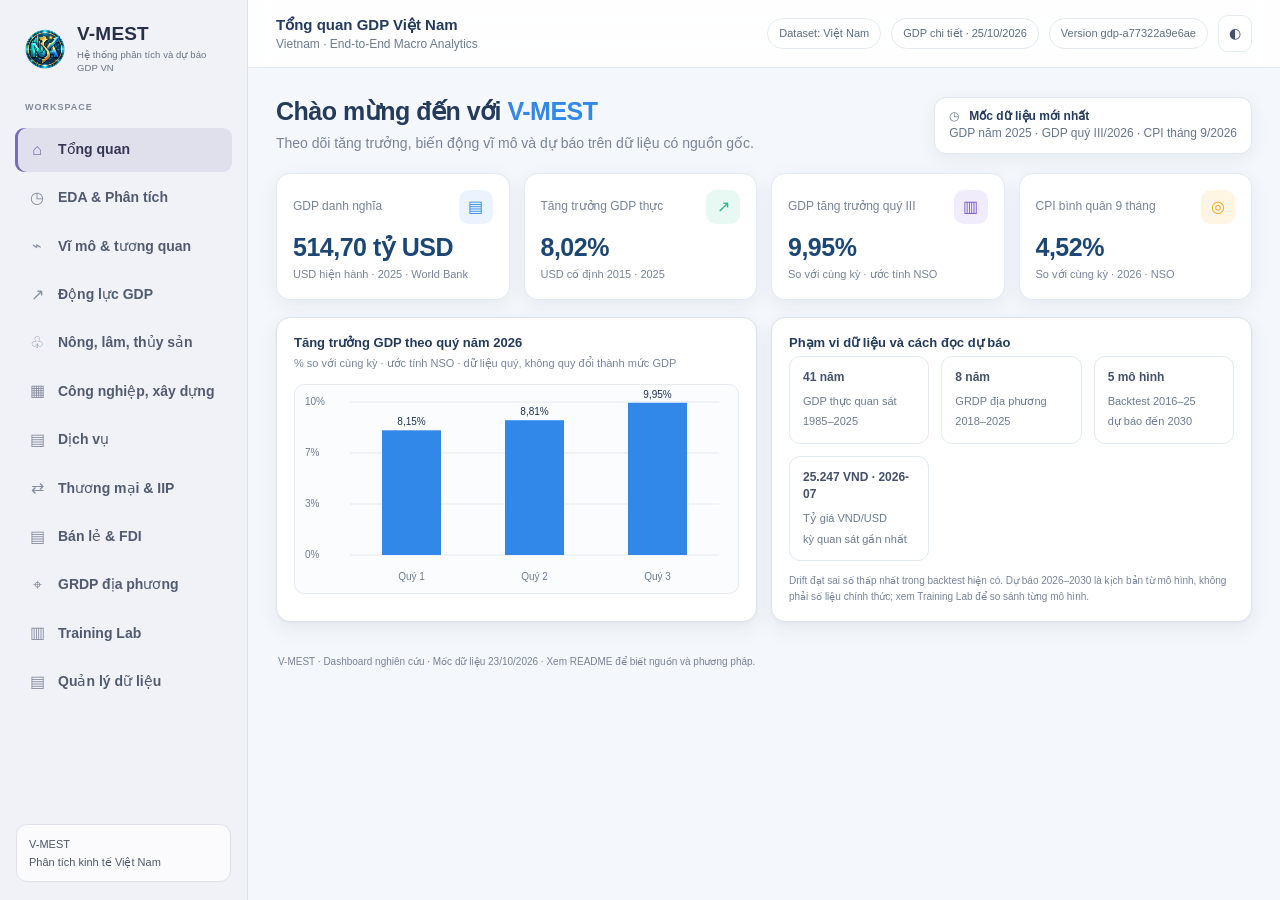
==== index.html @ 3a726ab4 "Improve typography and chart card contrast" ====
<!doctype html>
<html lang="vi">
<head>
<meta charset="utf-8"><meta name="viewport" content="width=device-width,initial-scale=1">
<title>V-MEST | Phân tích kinh tế Việt Nam</title>
<link rel="icon" type="image/png" href="assets/v-mest-logo.png">
<style>
:root{--bg:#f4f7fb;--surface:#fff;--text:#18324f;--muted:#6b7c91;--line:#e3eaf2;--blue:#3288e8;--green:#25b886;--orange:#f4a62a;--red:#e45a65;--purple:#7856d8;--shadow:0 5px 18px rgba(38,73,112,.07)}
*{box-sizing:border-box}body{margin:0;background:var(--bg);color:var(--text);font:14px/1.45 Inter,"Segoe UI",Arial,sans-serif}button,select{font:inherit;color:inherit}.app{display:grid;grid-template-columns:228px minmax(0,1fr);min-height:100vh}.sidebar{background:var(--surface);border-right:1px solid var(--line);padding:20px 14px;position:sticky;top:0;height:100vh}.brand{display:flex;align-items:center;gap:10px;padding:2px 10px 23px;font-size:19px;font-weight:800;letter-spacing:.2px}.brand-mark{width:30px;height:30px;border-radius:9px;background:linear-gradient(135deg,#3288e8,#67b4fb);display:grid;place-items:center;color:white;font-weight:900}.nav-label{font-size:10px;letter-spacing:1.1px;color:#9aa9ba;font-weight:700;padding:12px 11px 6px}.nav .nav-link{display:flex;align-items:center;gap:11px;width:100%;padding:10px 11px;margin:3px 0;border:0;border-radius:10px;background:transparent;text-align:left;color:#51647b;font-weight:600;cursor:pointer}.nav .nav-link:hover,.nav .nav-link.active{background:#eaf3fe;color:#1d66b3}.nav-icon{width:20px;text-align:center;font-size:16px}.side-bottom{position:absolute;bottom:18px;left:24px;color:#91a0b0;font-size:11px;line-height:1.7}.main{min-width:0}.topbar{height:68px;display:flex;align-items:center;justify-content:space-between;padding:0 28px;background:rgba(255,255,255,.88);border-bottom:1px solid var(--line);position:sticky;top:0;z-index:3;backdrop-filter:blur(12px)}.top-title{font-weight:700;font-size:15px}.top-sub{color:var(--muted);font-size:12px}.top-actions{display:flex;align-items:center;gap:10px}.pill{border:1px solid var(--line);background:#fff;border-radius:999px;padding:7px 11px;font-size:11px;color:#5c6e82}.theme-btn{border:1px solid var(--line);background:#fff;border-radius:10px;padding:7px 10px;cursor:pointer}.content{padding:25px 28px 50px;max-width:1600px;margin:auto}.welcome{display:flex;justify-content:space-between;align-items:end;gap:20px;margin-bottom:19px}.welcome h1{font-size:25px;letter-spacing:-.5px;margin:0 0 4px}.welcome p{margin:0;color:var(--muted)}.welcome-note{background:var(--surface);border:1px solid var(--line);border-radius:12px;padding:10px 14px;color:#52657b;font-size:12px;min-width:260px;box-shadow:var(--shadow)}.welcome-note b{color:var(--text)}.kpis{display:grid;grid-template-columns:repeat(4,minmax(0,1fr));gap:14px;margin-bottom:17px}.kpi{background:var(--surface);border:1px solid var(--line);border-radius:14px;padding:16px;box-shadow:var(--shadow);min-height:114px}.kpi-head{display:flex;align-items:center;justify-content:space-between;color:var(--muted);font-size:12px}.kpi-icon{width:34px;height:34px;border-radius:10px;display:grid;place-items:center;font-size:16px;color:var(--blue);background:#eaf3fe}.kpi:nth-child(2) .kpi-icon{color:var(--green);background:#e8f8f2}.kpi:nth-child(3) .kpi-icon{color:var(--purple);background:#f0ecfc}.kpi:nth-child(4) .kpi-icon{color:var(--orange);background:#fff5e2}.kpi-value{font-size:25px;font-weight:800;letter-spacing:-.5px;margin-top:5px}.kpi-foot{font-size:11px;color:var(--muted);margin-top:2px}.section{scroll-margin-top:84px;margin-top:17px}.page{display:none}.page.active{display:block}.page-footer{display:none}.page-footer.active{display:block}.section-head{display:flex;align-items:center;justify-content:space-between;gap:12px;margin:0 2px 11px}.section-head h2{margin:0;font-size:16px}.section-head .sub{color:var(--muted);font-size:11px}.grid-main{display:grid;grid-template-columns:minmax(0,1.45fr) minmax(300px,.85fr);gap:14px}.grid-equal{display:grid;grid-template-columns:repeat(2,minmax(0,1fr));gap:14px}.panel{background:var(--surface);border:1px solid var(--line);border-radius:14px;padding:16px 17px;box-shadow:var(--shadow);min-width:0}.panel-title{font-weight:700;font-size:13px;margin-bottom:3px}.panel-sub{font-size:11px;color:var(--muted);margin-bottom:12px}.chart-wrap{height:245px;position:relative}.chart-wrap.small{height:210px}.chart-wrap canvas{width:100%;height:100%;display:block}.controls{display:flex;gap:8px;align-items:center}.select{border:1px solid var(--line);background:var(--surface);border-radius:8px;padding:7px 9px;font-size:11px}.export-btn{cursor:pointer;color:#1d66b3;font-weight:650}.export-btn:hover{background:#eaf3fe}.interval-cell small{display:block;color:var(--muted);font-size:9px}.mini-grid{display:grid;grid-template-columns:repeat(3,1fr);gap:8px;margin-top:10px}.mini{border-radius:9px;background:#f7f9fc;padding:9px}.mini span{display:block;color:var(--muted);font-size:10px}.mini b{font-size:14px}.legend{display:flex;gap:13px;flex-wrap:wrap;font-size:10px;color:var(--muted);margin:4px 0 0}.dot{display:inline-block;width:8px;height:8px;border-radius:50%;margin-right:5px}.region-list{display:grid;gap:10px}.region-row{display:grid;grid-template-columns:minmax(140px,1fr) 2fr 54px;gap:9px;align-items:center;font-size:11px}.region-name{overflow:hidden;text-overflow:ellipsis;white-space:nowrap}.track{height:8px;border-radius:99px;background:#edf1f6;overflow:hidden}.fill{height:100%;border-radius:99px;background:var(--blue)}.region-row:nth-child(2n) .fill{background:#53a0ef}.region-value{text-align:right;font-variant-numeric:tabular-nums;font-weight:700}.table-wrap{overflow:auto}.table{width:100%;border-collapse:collapse;font-size:11px}.table th,.table td{padding:9px 8px;border-bottom:1px solid var(--line);text-align:right;white-space:nowrap}.table th:first-child,.table td:first-child{text-align:left}.table th{color:var(--muted);font-weight:600}.table a{color:#1d66b3}.table tr[style*="background"]{color:var(--text)}#data-catalog .table td{min-width:130px;text-align:left;white-space:normal;vertical-align:top}#data-catalog .table td:nth-child(2){min-width:210px}#data-catalog .table td:nth-child(6){min-width:230px}#data-catalog .table td:nth-child(7){min-width:240px}.rank{display:inline-grid;place-items:center;width:22px;height:22px;background:#eaf3fe;color:#1d66b3;border-radius:7px;font-weight:700;margin-right:7px}.model-layout{display:grid;grid-template-columns:minmax(0,1.2fr) minmax(180px,.8fr);gap:12px;align-items:center}.model-callout{background:#eef8f3;border-radius:11px;padding:13px;color:#27674f;font-size:12px}.model-callout strong{display:block;font-size:14px;margin-bottom:4px}.status-row{display:grid;grid-template-columns:1fr auto auto;gap:10px;align-items:center;padding:9px 0;border-bottom:1px solid var(--line);font-size:11px}.status-tag{border-radius:999px;padding:4px 8px;font-size:10px;font-weight:700;background:#e8f8f2;color:#14865f}.status-tag.warn{background:#fff5e2;color:#a36b05}.footnote{margin-top:12px;color:var(--muted);font-size:10px;line-height:1.6}.data-footer{display:grid;grid-template-columns:repeat(3,1fr);gap:12px}.data-box{padding:12px 13px;background:var(--surface);border:1px solid var(--line);border-radius:11px}.data-box b{display:block;font-size:12px;margin-bottom:4px}.data-box span{font-size:11px;color:var(--muted)}.badge{display:inline-flex;align-items:center;background:#fff5e2;color:#946300;border-radius:999px;padding:4px 8px;font-size:10px;font-weight:700}.tooltip{position:fixed;pointer-events:none;opacity:0;background:#18324f;color:#fff;border-radius:7px;padding:6px 8px;font-size:11px;z-index:10;transform:translate(-50%,-120%);white-space:nowrap}.dark{--bg:#111b29;--surface:#1b2838;--text:#e5edf5;--muted:#9aabc0;--line:#2c3b4d;--shadow:0 5px 18px rgba(0,0,0,.14)}.dark .topbar{background:rgba(27,40,56,.9)}.dark .pill,.dark .theme-btn{background:var(--surface);color:var(--text)}.dark .welcome-note,.dark .select{background:var(--surface);color:var(--text)}.dark .export-btn{color:#8fc5ff}.dark .mini{background:#233449}.dark .track{background:#334257}.dark .badge{background:#423722;color:#ffd477}.dark .model-callout{background:#203d36;color:#a9e8ce}
.nav{max-height:calc(100vh - 150px);overflow:auto}
.section-head{flex-wrap:wrap;align-items:flex-start}.section-head>div:first-child{min-width:0;flex:1 1 250px}.section-head h2,.panel-title{word-break:normal;overflow-wrap:break-word;hyphens:none}.section-head .controls{flex-wrap:wrap;min-width:0;max-width:100%}.section-head>.select,.section-head>button{flex:0 1 auto;max-width:100%;white-space:normal}.panel-sub{max-width:100%;overflow-wrap:normal}.chart-wrap{min-width:0;overflow:hidden}.chart-empty{height:100%;display:grid;place-items:center;padding:16px;text-align:center;color:var(--muted);background:linear-gradient(180deg,rgba(244,247,251,.35),rgba(244,247,251,.8));border:1px dashed var(--line);border-radius:10px;font-size:12px}.chart-wrap canvas[hidden],.chart-empty[hidden]{display:none!important}.dark .chart-empty{background:linear-gradient(180deg,rgba(17,27,41,.15),rgba(17,27,41,.55))}
@media(max-width:1120px){.app{grid-template-columns:190px minmax(0,1fr)}.content{padding:20px}.kpis{grid-template-columns:repeat(2,minmax(0,1fr))}.grid-main{grid-template-columns:1fr}.welcome-note{min-width:210px}}
@media(max-width:900px){.grid-equal{grid-template-columns:1fr}}
@media(max-width:740px){.app{display:block}.sidebar{position:static;height:auto;padding:10px 14px;border-right:0;border-bottom:1px solid var(--line)}.brand{padding:2px 7px 9px}.nav-label,.side-bottom{display:none}.nav{display:flex;overflow:auto;gap:4px}.nav .nav-link{white-space:nowrap;width:auto;padding:8px}.topbar{height:58px;padding:0 15px}.top-actions .pill:first-child{display:none}.content{padding:17px 14px 35px}.welcome{align-items:start;flex-direction:column}.welcome-note{width:100%}.kpis{gap:9px}.kpi{padding:12px;min-height:105px}.kpi-value{font-size:21px}.grid-equal{grid-template-columns:1fr}.model-layout{grid-template-columns:1fr}.data-footer{grid-template-columns:1fr}.region-row{grid-template-columns:minmax(115px,1fr) 1.5fr 45px}}

/* Brand and sidebar refinement */
.app{grid-template-columns:248px minmax(0,1fr)}
.sidebar{display:flex;flex-direction:column;overflow:hidden;background:#f1f2f7;border-right:1px solid #e0e2eb;padding:22px 14px 18px}
.brand{display:flex;align-items:center;gap:11px;padding:2px 10px 14px;color:#273148;font-size:19px;font-weight:800;letter-spacing:.2px}
.brand-copy{display:flex;flex-direction:column;align-items:flex-start;gap:3px;min-width:0}
.brand-name{display:block;color:#263149;font-size:19px;line-height:1.1;font-weight:800;letter-spacing:.2px}
.brand-subtitle{display:block;max-width:170px;color:#687287;font-size:9.5px;line-height:1.4;font-weight:500;letter-spacing:.01em}
.nav-label{padding:13px 11px 9px;color:#82899b;font-size:9px;letter-spacing:1px;font-weight:700}
.nav{flex:1;min-height:0;max-height:calc(100vh - 190px);overflow:auto;padding:0 1px 8px;scrollbar-width:thin;scrollbar-color:#c7cad8 transparent}
.nav .nav-link{display:flex;align-items:center;gap:11px;width:100%;padding:11px 12px;margin:4px 0;border:0;border-radius:9px;background:transparent;text-align:left;color:#505b70;font-weight:550;line-height:1.4;cursor:pointer;transition:background .16s ease,color .16s ease}
.nav .nav-link:hover{background:rgba(106,99,173,.08);color:#30364d}
.nav .nav-link.active{background:rgba(106,99,173,.13);box-shadow:inset 3px 0 0 #756db5;color:#343653}
.nav-icon{width:20px;flex:0 0 20px;text-align:center;font-size:16px;color:#858da1}
.nav-link.active .nav-icon{color:#6f67ae}
.side-bottom{position:relative;left:auto;bottom:auto;margin:8px 2px 0;padding:10px 12px;border:1px solid #e0e2eb;border-radius:11px;background:rgba(255,255,255,.72);color:#4d586d;font-size:11px;line-height:1.65}
.dark .sidebar{background:#211f32;border-right-color:#3a374e}
.dark .brand,.dark .brand-name{color:#efedf9}
.dark .brand-subtitle{color:#b7b4cb}
.dark .nav-label{color:#aaa7bf}
.dark .nav .nav-link{color:#d0cede}
.dark .nav .nav-link:hover{background:rgba(172,163,235,.12);color:#f1efff}
.dark .nav .nav-link.active{background:rgba(172,163,235,.18);box-shadow:inset 3px 0 0 #b2a8f0;color:#f5f3ff}
.dark .nav-icon{color:#aaa7c1}
.dark .nav-link.active .nav-icon{color:#d0c9ff}
.dark .side-bottom{background:rgba(255,255,255,.04);border-color:#3a374e;color:#ddd9eb}
@media(max-width:1120px){.app{grid-template-columns:218px minmax(0,1fr)}}
@media(max-width:740px){.app{display:block}.sidebar{position:static;height:auto;min-height:0;overflow:visible;padding:10px 14px;border-right:0;border-bottom:1px solid #e0e2eb}.dark .sidebar{border-bottom-color:#3a374e}.brand{padding:2px 7px 10px}.nav-label{display:none}.nav{display:flex;flex:0 0 auto;max-height:none;overflow:auto;gap:5px;padding:0 0 5px}.nav .nav-link{white-space:nowrap;width:auto;flex:0 0 auto;padding:9px 10px;margin:0}.side-bottom{display:none}}
/* Typography hierarchy and chart emphasis */
body{color:#43516a}
.top-title,.welcome h1,.section-head h2,.panel-title{color:#243b5c}
.welcome p,.section-head .sub,.panel-sub,.kpi-head,.kpi-foot,.footnote,.table th{color:#788499}
.kpi-value{color:#1c4774}
.welcome-note{color:#67768d;border-color:#e2e7ef}
.welcome-note b{color:#243b5c}
.panel{border-color:#dce3ee;box-shadow:0 7px 20px rgba(38,57,85,.07),0 1px 3px rgba(38,57,85,.04);transition:border-color .18s ease,box-shadow .18s ease}
.panel:hover{border-color:#d3ddea;box-shadow:0 9px 24px rgba(38,57,85,.09),0 2px 5px rgba(38,57,85,.045)}
.chart-wrap{border:1px solid #e6eaf1;border-radius:10px;background:#fbfcfe;padding:5px 7px 4px}
.chart-empty{border-color:transparent;background:transparent}
.dark body{color:var(--text)}
.dark .top-title,.dark .welcome h1,.dark .section-head h2,.dark .panel-title,.dark .welcome-note b{color:var(--text)}
.dark .welcome p,.dark .section-head .sub,.dark .panel-sub,.dark .kpi-head,.dark .kpi-foot,.dark .footnote,.dark .table th{color:var(--muted)}
.dark .kpi-value{color:#c6ddfa}
.dark .welcome-note{color:var(--muted);border-color:var(--line)}
.dark .panel{border-color:#354357;box-shadow:0 7px 20px rgba(0,0,0,.18),0 1px 3px rgba(0,0,0,.12)}
.dark .panel:hover{border-color:#485a70}
.dark .chart-wrap{border-color:#344257;background:#1b2838}
</style>
</head>
<body>
<div class="app">
  <aside class="sidebar">
    <div class="brand"><img src="assets/v-mest-logo.png" alt="V-MEST" style="width:42px;height:42px;object-fit:contain;flex:0 0 auto"><div class="brand-copy"><span class="brand-name">V-MEST</span><span class="brand-subtitle">Hệ thống phân tích và dự báo GDP VN</span></div></div>
    <div class="nav-label">WORKSPACE</div>
    <nav class="nav" aria-label="Điều hướng chính">
      <button type="button" class="nav-link active" data-page="overview"><span class="nav-icon">⌂</span>Tổng quan</button>
      <button type="button" class="nav-link" data-page="macro"><span class="nav-icon">◷</span>EDA & Phân tích</button>
      <button type="button" class="nav-link" data-page="macro-compare"><span class="nav-icon">⌁</span>Vĩ mô & tương quan</button>
      <button type="button" class="nav-link" data-page="growth-drivers"><span class="nav-icon">↗</span>Động lực GDP</button>
      <button type="button" class="nav-link" data-page="sector-agriculture"><span class="nav-icon">♧</span>Nông, lâm, thủy sản</button>
      <button type="button" class="nav-link" data-page="sector-industry"><span class="nav-icon">▦</span>Công nghiệp, xây dựng</button>
      <button type="button" class="nav-link" data-page="sector-services"><span class="nav-icon">▤</span>Dịch vụ</button>
      <button type="button" class="nav-link" data-page="trade"><span class="nav-icon">⇄</span>Thương mại & IIP</button>
      <button type="button" class="nav-link" data-page="retail-fdi"><span class="nav-icon">▤</span>Bán lẻ & FDI</button>
      <button type="button" class="nav-link" data-page="regional"><span class="nav-icon">⌖</span>GRDP địa phương</button>
      <button type="button" class="nav-link" data-page="models"><span class="nav-icon">▥</span>Training Lab</button>
      <button type="button" class="nav-link" data-page="data-status"><span class="nav-icon">▤</span>Quản lý dữ liệu</button>
    </nav>
     <div class="side-bottom">V-MEST<br>Phân tích kinh tế Việt Nam</div>
  </aside>
  <main class="main">
    <header class="topbar">
      <div><div><div id="top-title" class="top-title">Tổng quan GDP Việt Nam</div><div id="top-subtitle" class="top-sub">Vietnam · End-to-End Macro Analytics</div></div></div>
      <div class="top-actions"><span class="pill">Dataset: Việt Nam</span><span class="pill">GDP chi tiết · 25/10/2026</span><span id="version-pill" class="pill">Version —</span><button id="theme" class="theme-btn" aria-label="Đổi giao diện sáng tối">◐</button></div>
    </header>
    <div class="content">
      <section id="overview" class="section page active" style="margin-top:0">
        <div class="welcome"><div><h1>Chào mừng đến với <span style="color:#3288e8">V-MEST</span></h1><p>Theo dõi tăng trưởng, biến động vĩ mô và dự báo trên dữ liệu có nguồn gốc.</p></div><div class="welcome-note">◷ &nbsp; <b>Mốc dữ liệu mới nhất</b><br>GDP năm 2025 · GDP quý III/2026 · CPI tháng 9/2026</div></div>
        <div class="kpis">
          <article class="kpi"><div class="kpi-head"><span>GDP danh nghĩa</span><span class="kpi-icon">▤</span></div><div class="kpi-value" id="nominal-kpi">—</div><div class="kpi-foot">USD hiện hành · 2025 · World Bank</div></article>
          <article class="kpi"><div class="kpi-head"><span>Tăng trưởng GDP thực</span><span class="kpi-icon">↗</span></div><div class="kpi-value" id="real-kpi">—</div><div class="kpi-foot">USD cố định 2015 · 2025</div></article>
          <article class="kpi"><div class="kpi-head"><span>GDP tăng trưởng quý III</span><span class="kpi-icon">▥</span></div><div class="kpi-value" id="q3-kpi">—</div><div class="kpi-foot">So với cùng kỳ · ước tính NSO</div></article>
          <article class="kpi"><div class="kpi-head"><span>CPI bình quân 9 tháng</span><span class="kpi-icon">◎</span></div><div class="kpi-value" id="cpi-kpi">—</div><div class="kpi-foot">So với cùng kỳ · 2026 · NSO</div></article>
        </div>
        <div class="grid-equal"><article class="panel"><div class="panel-title">Tăng trưởng GDP theo quý năm 2026</div><div class="panel-sub">% so với cùng kỳ · ước tính NSO · dữ liệu quý, không quy đổi thành mức GDP</div><div class="chart-wrap small"><canvas id="quarter-chart" role="img" aria-label="Tăng trưởng GDP theo quý năm 2026"></canvas></div></article><article class="panel"><div class="panel-title">Phạm vi dữ liệu và cách đọc dự báo</div><div class="data-footer"><div class="data-box"><b>41 năm</b><span>GDP thực quan sát<br>1985–2025</span></div><div class="data-box"><b>8 năm</b><span>GRDP địa phương<br>2018–2025</span></div><div class="data-box"><b>5 mô hình</b><span>Backtest 2016–25<br>dự báo đến 2030</span></div><div class="data-box"><b id="overview-fx">—</b><span>Tỷ giá VND/USD<br>kỳ quan sát gần nhất</span></div></div><div class="footnote">Drift đạt sai số thấp nhất trong backtest hiện có. Dự báo 2026–2030 là kịch bản từ mô hình, không phải số liệu chính thức; xem Training Lab để so sánh từng mô hình.</div></article></div>
      </section>

      <section id="macro" class="section page">
        <div class="section-head"><h2>EDA & Phân tích</h2><span class="sub">Mức GDP thực và cơ cấu GDP hiện hành được trình bày riêng</span></div>
        <div class="grid-main">
          <article class="panel"><div class="section-head"><div><div class="panel-title">GDP thực Việt Nam</div><div class="panel-sub" id="gdp-subtitle">USD cố định 2015 · tỷ USD · World Bank</div></div><div class="controls"><select id="gdp-metric" class="select" aria-label="Chọn chỉ tiêu GDP"><option value="realB">GDP thực (tỷ USD)</option><option value="growth">Tăng trưởng thực (%)</option></select><select id="start-year" class="select" aria-label="Lọc năm bắt đầu"><option value="1985">1985–2025</option><option value="2000">2000–2025</option><option value="2015">2015–2025</option></select><button id="download-gdp" class="select export-btn" type="button">Tải GDP CSV</button></div></div><div class="chart-wrap"><canvas id="gdp-chart" role="img" aria-label="Biểu đồ GDP thực theo năm"></canvas></div><div class="legend"><span><i class="dot" style="background:#3288e8"></i><span id="gdp-legend">GDP thực</span></span></div></article>
          <article class="panel"><div class="section-head"><div><div class="panel-title">Cơ cấu GDP theo ngành</div><div class="panel-sub">Giá hiện hành · tỷ trọng GDP · NSO</div></div><div class="controls"><select id="sector-year" class="select" aria-label="Chọn năm cơ cấu GDP"></select><button id="download-sectors" class="select export-btn" type="button">Tải cơ cấu</button></div></div><div id="sector-bars" class="region-list"></div><div class="footnote">Giá trị ngành là danh nghĩa; thuế sản phẩm ròng được tách riêng.</div></article>
        </div>
        <article class="panel" style="margin-top:14px"><div class="section-head"><div><div class="panel-title">Diễn biến tỷ trọng các cấu phần GDP</div><div class="panel-sub">Tỷ trọng danh nghĩa qua các năm · thuế sản phẩm trừ trợ cấp được giữ riêng</div></div></div><div class="chart-wrap small"><canvas id="sector-trend-chart" role="img" aria-label="Tỷ trọng các cấu phần GDP theo thời gian"></canvas></div><div class="panel-title" style="margin-top:10px">So sánh ngành 2024–2025</div><div id="sector-compare-table" class="table-wrap"></div></article>
      </section>

      <section id="macro-compare" class="section page">
        <div class="section-head"><h2>So sánh vĩ mô</h2><span class="sub">So sánh tỷ lệ và chỉ số hóa; không suy diễn quan hệ nhân quả</span></div>
        <article class="panel"><div class="panel-title">CPI và tỷ giá VND/USD</div><div class="panel-sub">Chỉ số tháng 1/2020 = 100 · trục chung để so diễn biến, không so trực tiếp mức giá với tỷ giá</div><div class="chart-wrap"><canvas id="macro-monthly-chart" role="img" aria-label="CPI và chỉ số tỷ giá đã quy về 100 từ tháng 1 năm 2020"></canvas></div><div class="legend"><span><i class="dot" style="background:#3288e8"></i>CPI</span><span><i class="dot" style="background:#25b886"></i>Tỷ giá VND/USD</span></div></article>
        <div class="grid-main" style="margin-top:14px"><article class="panel"><div class="section-head"><div><div class="panel-title">Scatter: tăng trưởng và chỉ báo vĩ mô</div><div class="panel-sub" id="scatter-summary">Tương quan mô tả · lọc đúng các năm có đủ dữ liệu</div></div><select id="scatter-select" class="select" aria-label="Chọn cặp biến so sánh"></select></div><div class="chart-wrap small"><canvas id="macro-scatter-chart" role="img" aria-label="Scatter so sánh các chỉ báo vĩ mô"></canvas></div></article><article class="panel"><div class="panel-title">Hệ số tương quan theo cặp biến</div><div class="panel-sub">Pearson và Spearman · số quan sát của từng phép so sánh</div><div id="correlation-table" class="table-wrap"></div><div class="footnote">Tương quan chỉ mô tả đồng biến/biến thiên trong mẫu, không chứng minh quan hệ dự báo hoặc nhân quả.</div></article></div>
        <article class="panel" style="margin-top:14px"><div class="section-head"><div><div class="panel-title">Chỉ báo vĩ mô theo năm</div><div class="panel-sub">Tỷ lệ/biến động được giữ đúng cách tính và tần suất trong nguồn</div></div><select id="macro-years" class="select" aria-label="Chọn số năm hiển thị"><option value="10">10 năm gần nhất</option><option value="20">20 năm gần nhất</option><option value="all">Toàn bộ</option></select></div><div id="macro-annual-table" class="table-wrap"></div></article>
      </section>

      <section id="growth-drivers" class="section page">
        <div class="section-head"><div><h2>Động lực GDP · dữ liệu mở rộng</h2><span class="sub">Chi tiêu, sản xuất, lao động, đầu tư, tài khóa, tín dụng, đối ngoại và giá hàng hóa</span></div><div class="controls"><button id="download-driver-panel" class="select export-btn" type="button">Tải bảng so sánh</button><button id="download-driver-data" class="select export-btn" type="button">Tải bộ chỉ báo</button></div></div>
        <div class="grid-equal">
          <article class="panel"><div class="section-head"><div><div class="panel-title">Đóng góp vào tăng GDP theo chi tiêu</div><div class="panel-sub" id="contribution-sub">Điểm phần trăm · giá cố định 2010 · thành phần không cộng trùng</div></div><select id="driver-year" class="select" aria-label="Chọn năm phân rã GDP"></select></div><div class="chart-wrap small"><canvas id="driver-contribution-chart" role="img" aria-label="Đóng góp của tiêu dùng, đầu tư, tồn kho, thương mại và sai số thống kê vào tăng trưởng GDP"></canvas></div><div id="contribution-table" class="table-wrap"></div><div class="footnote">Đóng góp = thay đổi thành phần chia GDP năm trước. Năm 2010 không phân rã vì chuỗi đổi năm gốc; cán cân thương mại có thể đóng góp âm.</div></article>
          <article class="panel"><div class="panel-title">Tăng trưởng GDP thực theo khu vực sản xuất</div><div class="panel-sub">% so với năm trước · GDP giá cố định 2010 · NSO</div><div class="chart-wrap small"><canvas id="sector-real-growth-chart" role="img" aria-label="Tăng trưởng GDP thực nông nghiệp, công nghiệp xây dựng và dịch vụ"></canvas></div><div class="legend"><span><i class="dot" style="background:#25b886"></i>Nông, lâm, thủy sản</span><span><i class="dot" style="background:#3288e8"></i>Công nghiệp và xây dựng</span><span><i class="dot" style="background:#7856d8"></i>Dịch vụ</span></div></article>
        </div>
        <div class="grid-equal" style="margin-top:14px">
          <article class="panel"><div class="panel-title">Cơ cấu lao động theo khu vực</div><div class="panel-sub">Tỷ trọng việc làm · nhóm ngành đã gộp để so sánh</div><div class="chart-wrap small"><canvas id="employment-share-chart" role="img" aria-label="Cơ cấu lao động theo ba khu vực kinh tế"></canvas></div><div class="footnote">Năm 2006 không có trong bảng NSO; 2025 sơ bộ.</div></article>
          <article class="panel"><div class="panel-title">Năng suất lao động thực: proxy theo khu vực</div><div class="panel-sub">Triệu VND giá 2010/người · GDP thực ngành chia số lao động</div><div class="chart-wrap small"><canvas id="productivity-proxy-chart" role="img" aria-label="Proxy năng suất lao động thực theo ba khu vực"></canvas></div><div class="footnote">Proxy gộp ngành; khác phạm vi và cách tính với chỉ tiêu năng suất lao động danh nghĩa chính thức của NSO.</div></article>
        </div>
        <div class="grid-equal" style="margin-top:14px">
          <article class="panel"><div class="panel-title">Đầu tư thực hiện theo khu vực sở hữu</div><div class="panel-sub">Nghìn tỷ VND giá cố định 2010 · so sánh Nhà nước, ngoài nhà nước và FDI</div><div class="chart-wrap small"><canvas id="investment-ownership-chart" role="img" aria-label="Vốn đầu tư thực theo khu vực sở hữu"></canvas></div><div id="investment-share-table" class="table-wrap"></div></article>
          <article class="panel"><div class="panel-title">Chi đầu tư phát triển ngân sách</div><div class="panel-sub">Tỷ lệ trên GDP danh nghĩa và tỷ lệ trong tổng chi ngân sách</div><div class="chart-wrap small"><canvas id="fiscal-investment-chart" role="img" aria-label="Chi đầu tư phát triển ngân sách so với GDP và tổng chi"></canvas></div><div class="footnote">So tỷ lệ trên GDP cùng giá hiện hành; đây không phải chi đầu tư công thực đã giảm phát.</div></article>
        </div>
        <div class="grid-equal" style="margin-top:14px">
          <article class="panel"><div class="panel-title">Tín dụng và cán cân vãng lai</div><div class="panel-sub">Tỷ lệ trên GDP danh nghĩa · %</div><div class="chart-wrap small"><canvas id="credit-current-chart" role="img" aria-label="Tín dụng và cán cân vãng lai so với GDP"></canvas></div><div class="footnote">Dư nợ tín dụng là giá trị danh nghĩa cuối năm; cán cân vãng lai lấy từ cán cân thanh toán NSO, không phải cán cân hàng hóa hải quan.</div></article>
          <article class="panel"><div class="panel-title">Đóng góp năng suất nhân tố tổng hợp (TFP)</div><div class="panel-sub">Tỷ trọng đóng góp tăng trưởng theo các kỳ 5 năm do NSO công bố</div><div class="chart-wrap small"><canvas id="tfp-chart" role="img" aria-label="Đóng góp TFP, vốn và lao động trong ba kỳ năm năm"></canvas></div><div id="tfp-table" class="table-wrap"></div></article>
        </div>
        <div class="grid-equal" style="margin-top:14px">
          <article class="panel"><div class="panel-title">Lãi suất tiền gửi và cho vay VND</div><div class="panel-sub">Lãi suất bình quân năm theo nhóm kỳ hạn · %/năm</div><div class="chart-wrap small"><canvas id="interest-rates-chart" role="img" aria-label="Lãi suất tiền gửi và cho vay bằng VND"></canvas></div></article>
          <article class="panel"><div class="panel-title">Thất nghiệp theo vùng</div><div class="panel-sub">Lực lượng lao động trong độ tuổi · toàn quốc · %</div><div class="chart-wrap small"><canvas id="unemployment-region-chart" role="img" aria-label="Tỷ lệ thất nghiệp theo sáu vùng kinh tế"></canvas></div><div class="footnote">Tỷ lệ thất nghiệp không bao quát đầy đủ thiếu việc làm và chất lượng việc làm.</div></article>
        </div>
        <article class="panel" style="margin-top:14px"><div class="panel-title">Chỉ số giá hàng hóa quốc tế</div><div class="panel-sub">Chỉ số giá tháng, 2015 bình quân năm = 100 · giá USD danh nghĩa · World Bank Pink Sheet</div><div class="chart-wrap"><canvas id="commodity-index-chart" role="img" aria-label="Chỉ số giá dầu, than, khí, gạo, urê, quặng sắt và đồng"></canvas></div><div class="footnote">Chỉ số hóa để so biến động tương đối giữa các chuỗi có đơn vị khác nhau. Đây là giá hàng hóa quốc tế, không đại diện trực tiếp cho giá đầu vào doanh nghiệp Việt Nam.</div></article>
        <div class="grid-equal" style="margin-top:14px">
          <article class="panel"><div class="panel-title">Tương quan mô tả với tăng trưởng GDP thực</div><div class="panel-sub">So sánh trên năm có đủ cặp dữ liệu · không suy luận nhân quả</div><div id="driver-correlation-table" class="table-wrap"></div></article>
          <article class="panel"><div class="panel-title">Bảng động lực GDP theo năm</div><div class="panel-sub">Biến thực, danh nghĩa, tỷ lệ và trạng thái nguồn giữ riêng</div><div class="controls" style="margin-bottom:8px"><select id="driver-table-years" class="select" aria-label="Chọn độ dài bảng động lực"><option value="10">10 năm gần nhất</option><option value="20">20 năm gần nhất</option><option value="all">Toàn bộ</option></select></div><div id="driver-annual-table" class="table-wrap"></div></article>
        </div>
      </section>

      
      <section id="sector-agriculture" class="section page">
        <div class="section-head"><div><h2>Nông, lâm, thủy sản</h2><span class="sub">Tăng trưởng, cơ cấu GDP hiện hành và diễn biến GDP thực; số năm 2025 là ước tính NSO.</span></div><button id="download-activity-agriculture" class="select export-btn" type="button">Tải dữ liệu khu vực</button></div>
        <div class="kpis">
          <article class="kpi"><div class="kpi-head"><span>GDP giá hiện hành · 2025</span><span class="kpi-icon">▤</span></div><div class="kpi-value" id="activity-agriculture-nominal">—</div><div class="kpi-foot">Tỷ VND · NSO · ước tính</div></article>
          <article class="kpi"><div class="kpi-head"><span>Tỷ trọng GDP · 2025</span><span class="kpi-icon">◷</span></div><div class="kpi-value" id="activity-agriculture-share">—</div><div class="kpi-foot">Giá hiện hành · có thuế sản phẩm tách riêng</div></article>
          <article class="kpi"><div class="kpi-head"><span>Tăng GDP thực · 2025</span><span class="kpi-icon">↗</span></div><div class="kpi-value" id="activity-agriculture-growth">—</div><div class="kpi-foot">Chỉ số giá cố định của NSO</div></article>
          <article class="kpi"><div class="kpi-head"><span>Tăng GDP thực · 9 tháng 2026</span><span class="kpi-icon">▥</span></div><div class="kpi-value" id="activity-agriculture-growth-2026">—</div><div class="kpi-foot">Ước tính cùng kỳ · nguồn NSO</div></article>
        </div>
        <div class="grid-main">
          <article class="panel"><div class="section-head"><div><div class="panel-title">Tăng trưởng GDP thực theo hoạt động</div><div class="panel-sub">% cùng kỳ năm trước · chỉ số giá cố định NSO · không dùng mức danh nghĩa để suy ra tăng trưởng thực</div></div><select id="activity-agriculture-select" class="select" aria-label="Lọc hoạt động kinh tế"></select></div><div class="chart-wrap"><canvas id="activity-agriculture-growth-chart" role="img" aria-label="Tăng trưởng GDP thực theo hoạt động kinh tế"></canvas></div><div class="footnote" id="activity-agriculture-chart-note"></div></article>
          <article class="panel"><div class="panel-title">Cơ cấu danh nghĩa theo hoạt động · 2025</div><div class="panel-sub">Tỷ trọng trên GDP hiện hành; tổng khu vực này không bao gồm thuế sản phẩm ròng</div><div id="activity-agriculture-composition" class="region-list"></div></article>
        </div>
        <div class="grid-equal" style="margin-top:14px">
          <article class="panel"><div class="panel-title">So sánh các hoạt động · năm gần nhất</div><div class="panel-sub">Mức GDP hiện hành, tỷ trọng GDP, tăng trưởng GDP thực và đóng góp vào tăng GDP</div><div id="activity-agriculture-annual-table" class="table-wrap"></div></article>
          <article class="panel"><div class="section-head"><div><div class="panel-title">Cập nhật GDP mới nhất · quý III và 9 tháng 2026</div><div class="panel-sub">Chỉ tiêu GDP thực cùng kỳ; tỷ trọng đóng góp là phần trong mức tăng tổng giá trị tăng thêm</div></div><button id="download-activity-updates-agriculture" class="select export-btn" type="button">Tải CSV 2026</button></div><div id="activity-agriculture-update-table" class="table-wrap"></div><div class="footnote"><a href="https://www.nso.gov.vn/du-lieu-va-so-lieu-thong-ke/2026/10/thong-cao-bao-chi-tinh-hinh-kinh-te-xa-hoi-quy-iii-va-9-thang-nam-2026/" target="_blank" rel="noopener">Mở thông cáo gốc của Cục Thống kê ↗</a></div></article>
        </div>
        <div class="footnote">Bảng GDP năm chỉ có một dòng tổng hợp nông, lâm nghiệp và thủy sản. Báo cáo 9 tháng 2026 tách riêng tốc độ tăng của nông nghiệp, lâm nghiệp và thủy sản; các mức GDP danh nghĩa chi tiết theo ba nhánh chưa được công bố trong bảng này.</div>
       </section>
      <section id="sector-industry" class="section page">
        <div class="section-head"><div><h2>Công nghiệp, xây dựng</h2><span class="sub">So sánh khai khoáng, chế biến chế tạo, điện, nước và xây dựng; danh nghĩa và thực được tách riêng.</span></div><button id="download-activity-industry" class="select export-btn" type="button">Tải dữ liệu khu vực</button></div>
        <div class="kpis">
          <article class="kpi"><div class="kpi-head"><span>GDP giá hiện hành · 2025</span><span class="kpi-icon">▤</span></div><div class="kpi-value" id="activity-industry-nominal">—</div><div class="kpi-foot">Tỷ VND · NSO · ước tính</div></article>
          <article class="kpi"><div class="kpi-head"><span>Tỷ trọng GDP · 2025</span><span class="kpi-icon">◷</span></div><div class="kpi-value" id="activity-industry-share">—</div><div class="kpi-foot">Giá hiện hành · có thuế sản phẩm tách riêng</div></article>
          <article class="kpi"><div class="kpi-head"><span>Tăng GDP thực · 2025</span><span class="kpi-icon">↗</span></div><div class="kpi-value" id="activity-industry-growth">—</div><div class="kpi-foot">Chỉ số giá cố định của NSO</div></article>
          <article class="kpi"><div class="kpi-head"><span>Tăng GDP thực · 9 tháng 2026</span><span class="kpi-icon">▥</span></div><div class="kpi-value" id="activity-industry-growth-2026">—</div><div class="kpi-foot">Ước tính cùng kỳ · nguồn NSO</div></article>
        </div>
        <div class="grid-main">
          <article class="panel"><div class="section-head"><div><div class="panel-title">Tăng trưởng GDP thực theo hoạt động</div><div class="panel-sub">% cùng kỳ năm trước · chỉ số giá cố định NSO · không dùng mức danh nghĩa để suy ra tăng trưởng thực</div></div><select id="activity-industry-select" class="select" aria-label="Lọc hoạt động kinh tế"></select></div><div class="chart-wrap"><canvas id="activity-industry-growth-chart" role="img" aria-label="Tăng trưởng GDP thực theo hoạt động kinh tế"></canvas></div><div class="footnote" id="activity-industry-chart-note"></div></article>
          <article class="panel"><div class="panel-title">Cơ cấu danh nghĩa theo hoạt động · 2025</div><div class="panel-sub">Tỷ trọng trên GDP hiện hành; tổng khu vực này không bao gồm thuế sản phẩm ròng</div><div id="activity-industry-composition" class="region-list"></div></article>
        </div>
        <div class="grid-equal" style="margin-top:14px">
          <article class="panel"><div class="panel-title">So sánh các hoạt động · năm gần nhất</div><div class="panel-sub">Mức GDP hiện hành, tỷ trọng GDP, tăng trưởng GDP thực và đóng góp vào tăng GDP</div><div id="activity-industry-annual-table" class="table-wrap"></div></article>
          <article class="panel"><div class="section-head"><div><div class="panel-title">Cập nhật GDP mới nhất · quý III và 9 tháng 2026</div><div class="panel-sub">Chỉ tiêu GDP thực cùng kỳ; tỷ trọng đóng góp là phần trong mức tăng tổng giá trị tăng thêm</div></div><button id="download-activity-updates-industry" class="select export-btn" type="button">Tải CSV 2026</button></div><div id="activity-industry-update-table" class="table-wrap"></div><div class="footnote"><a href="https://www.nso.gov.vn/du-lieu-va-so-lieu-thong-ke/2026/10/thong-cao-bao-chi-tinh-hinh-kinh-te-xa-hoi-quy-iii-va-9-thang-nam-2026/" target="_blank" rel="noopener">Mở thông cáo gốc của Cục Thống kê ↗</a></div></article>
        </div>
        <div class="footnote">Bảng GDP năm công bố 5 hoạt động lớn trong khu vực này. Chỉ số IIP theo ngành sâu hơn là chỉ số sản lượng công nghiệp, không phải GDP/giá trị gia tăng; trang này không dùng IIP thay cho GDP.</div>
       </section>
      <section id="sector-services" class="section page">
        <div class="section-head"><div><h2>Dịch vụ</h2><span class="sub">Phân tích 14 hoạt động dịch vụ theo GDP danh nghĩa, tỷ trọng và tốc độ tăng GDP thực.</span></div><button id="download-activity-services" class="select export-btn" type="button">Tải dữ liệu khu vực</button></div>
        <div class="kpis">
          <article class="kpi"><div class="kpi-head"><span>GDP giá hiện hành · 2025</span><span class="kpi-icon">▤</span></div><div class="kpi-value" id="activity-services-nominal">—</div><div class="kpi-foot">Tỷ VND · NSO · ước tính</div></article>
          <article class="kpi"><div class="kpi-head"><span>Tỷ trọng GDP · 2025</span><span class="kpi-icon">◷</span></div><div class="kpi-value" id="activity-services-share">—</div><div class="kpi-foot">Giá hiện hành · có thuế sản phẩm tách riêng</div></article>
          <article class="kpi"><div class="kpi-head"><span>Tăng GDP thực · 2025</span><span class="kpi-icon">↗</span></div><div class="kpi-value" id="activity-services-growth">—</div><div class="kpi-foot">Chỉ số giá cố định của NSO</div></article>
          <article class="kpi"><div class="kpi-head"><span>Tăng GDP thực · 9 tháng 2026</span><span class="kpi-icon">▥</span></div><div class="kpi-value" id="activity-services-growth-2026">—</div><div class="kpi-foot">Ước tính cùng kỳ · nguồn NSO</div></article>
        </div>
        <div class="grid-main">
          <article class="panel"><div class="section-head"><div><div class="panel-title">Tăng trưởng GDP thực theo hoạt động</div><div class="panel-sub">% cùng kỳ năm trước · chỉ số giá cố định NSO · không dùng mức danh nghĩa để suy ra tăng trưởng thực</div></div><select id="activity-services-select" class="select" aria-label="Lọc hoạt động kinh tế"></select></div><div class="chart-wrap"><canvas id="activity-services-growth-chart" role="img" aria-label="Tăng trưởng GDP thực theo hoạt động kinh tế"></canvas></div><div class="footnote" id="activity-services-chart-note"></div></article>
          <article class="panel"><div class="panel-title">Cơ cấu danh nghĩa theo hoạt động · 2025</div><div class="panel-sub">Tỷ trọng trên GDP hiện hành; tổng khu vực này không bao gồm thuế sản phẩm ròng</div><div id="activity-services-composition" class="region-list"></div></article>
        </div>
        <div class="grid-equal" style="margin-top:14px">
          <article class="panel"><div class="panel-title">So sánh các hoạt động · năm gần nhất</div><div class="panel-sub">Mức GDP hiện hành, tỷ trọng GDP, tăng trưởng GDP thực và đóng góp vào tăng GDP</div><div id="activity-services-annual-table" class="table-wrap"></div></article>
          <article class="panel"><div class="section-head"><div><div class="panel-title">Cập nhật GDP mới nhất · quý III và 9 tháng 2026</div><div class="panel-sub">Chỉ tiêu GDP thực cùng kỳ; tỷ trọng đóng góp là phần trong mức tăng tổng giá trị tăng thêm</div></div><button id="download-activity-updates-services" class="select export-btn" type="button">Tải CSV 2026</button></div><div id="activity-services-update-table" class="table-wrap"></div><div class="footnote"><a href="https://www.nso.gov.vn/du-lieu-va-so-lieu-thong-ke/2026/10/thong-cao-bao-chi-tinh-hinh-kinh-te-xa-hoi-quy-iii-va-9-thang-nam-2026/" target="_blank" rel="noopener">Mở thông cáo gốc của Cục Thống kê ↗</a></div></article>
        </div>
        <div class="footnote">Bảng năm có 14 hoạt động dịch vụ. Báo cáo 9 tháng 2026 chỉ nêu tăng trưởng và tỷ trọng đóng góp cho một số hoạt động; không suy ra quy mô GDP con khi nguồn không công bố.</div>
       </section>

      <section id="trade" class="section page">
        <div class="section-head"><h2>Thương mại & sản xuất</h2><div class="controls"><span class="badge">Số liệu tháng 2026: sơ bộ</span><button id="download-trade" class="select export-btn" type="button">Tải ngoại thương</button><button id="download-iip" class="select export-btn" type="button">Tải IIP</button></div></div>
        <div class="grid-equal">
          <article class="panel"><div class="panel-title">Xuất khẩu và nhập khẩu hàng hóa</div><div class="panel-sub">Tỷ USD · từng tháng · dữ liệu sơ bộ NSO</div><div class="chart-wrap small"><canvas id="trade-flow-chart" role="img" aria-label="Kim ngạch xuất khẩu và nhập khẩu theo tháng năm 2026"></canvas></div><div class="panel-title" style="margin-top:8px">Cán cân thương mại (xuất khẩu trừ nhập khẩu)</div><div class="chart-wrap small"><canvas id="trade-chart" role="img" aria-label="Cán cân thương mại tháng một đến tháng chín năm 2026"></canvas></div><div class="mini-grid"><div class="mini"><span>Xuất khẩu 9 tháng</span><b id="export-total">—</b></div><div class="mini"><span>Nhập khẩu 9 tháng</span><b id="import-total">—</b></div><div class="mini"><span>Cán cân theo workbook</span><b id="trade-total">—</b></div></div><div class="footnote">Tổng từ bảng workbook tháng; có thể khác nhẹ bản tin tổng hợp do phiên bản sơ bộ.</div></article>
          <article class="panel"><div class="panel-title">IIP toàn ngành</div><div class="panel-sub">Chỉ số bình quân tháng năm 2015 = 100 · 2026</div><div class="chart-wrap small"><canvas id="iip-chart" role="img" aria-label="Chỉ số sản xuất công nghiệp từ tháng một đến tháng chín năm 2026"></canvas></div><div class="mini-grid"><div class="mini"><span>Tháng 9 vs tháng 8</span><b>+3,26%</b></div><div class="mini"><span>Tháng 9 cùng kỳ</span><b>+16,65%</b></div><div class="mini"><span>9 tháng cùng kỳ</span><b>+12,33%</b></div></div><div class="footnote">So sánh lũy kế 9 tháng là mức tăng của giai đoạn, không phải tốc độ riêng tháng 9.</div></article>
        </div>
      </section>

      <section id="retail-fdi" class="section page">
        <div class="section-head"><h2>Bán lẻ & đầu tư trực tiếp nước ngoài</h2><div class="controls"><span class="badge">Tách số năm và lũy kế 9 tháng 2026</span><button id="download-retail" class="select export-btn" type="button">Tải bán lẻ</button><button id="download-fdi" class="select export-btn" type="button">Tải FDI</button></div></div>
        <div class="grid-equal"><article class="panel"><div class="panel-title">Tổng mức bán lẻ theo năm</div><div class="panel-sub">Nghìn tỷ VND hiện hành · 1990–2025</div><div class="chart-wrap"><canvas id="retail-annual-chart" role="img" aria-label="Tổng mức bán lẻ tiêu dùng theo năm"></canvas></div></article><article class="panel"><div class="panel-title">FDI đăng ký và thực hiện theo năm</div><div class="panel-sub">Tỷ USD · định nghĩa vốn đăng ký cấp phép theo chuỗi năm</div><div class="chart-wrap"><canvas id="fdi-annual-chart" role="img" aria-label="FDI đăng ký và thực hiện theo năm"></canvas></div></article></div>
        <div class="grid-equal" style="margin-top:14px"><article class="panel"><div class="panel-title">Bán lẻ tháng năm 2026</div><div class="panel-sub">Tỷ VND hiện hành · tăng trưởng thực là lũy kế đến kỳ báo cáo, không phải tốc độ riêng từng tháng</div><div class="chart-wrap small"><canvas id="retail-month-chart" role="img" aria-label="Tổng mức bán lẻ hàng tháng năm 2026"></canvas></div><div id="retail-month-table" class="table-wrap"></div></article><article class="panel"><div class="panel-title">FDI lũy kế 9 tháng 2026</div><div class="panel-sub">Định nghĩa nguồn NSO · tách riêng khỏi chuỗi vốn đăng ký dự án cấp phép năm</div><div class="data-footer"><div class="data-box"><b id="fdi-registered">—</b><span>Vốn đăng ký tổng hợp</span></div><div class="data-box"><b id="fdi-implemented">—</b><span>Vốn thực hiện lũy kế</span></div><div class="data-box"><b id="fdi-growth">—</b><span>Tăng so cùng kỳ</span></div></div><div class="footnote" id="fdi-note">—</div></article></div>
      </section>

      <section id="regional" class="section page">
        <div class="section-head"><h2>So sánh GRDP địa phương</h2><div class="controls"><span class="sub">63 tỉnh truyền thống · 6 vùng thống kê</span><div class="controls"><select id="grdp-year" class="select" aria-label="Chọn năm GRDP"></select><button id="download-grdp" class="select export-btn" type="button">Tải GRDP</button></div></div></div>
        <div class="grid-main">
          <article class="panel"><div class="panel-title">Tỷ trọng GRDP theo 6 vùng thống kê</div><div class="panel-sub" id="region-sub">% tổng GRDP sáu vùng · không cộng cùng tỉnh thành phần</div><div id="region-bars" class="region-list"></div></article>
          <article class="panel"><div class="section-head"><div><div class="panel-title">Xếp hạng tỉnh/thành</div><div class="panel-sub" id="province-sub">Chọn thước đo để so sánh</div></div><div class="controls"><select id="province-metric" class="select" aria-label="Chọn chỉ tiêu xếp hạng"><option value="grdp">Quy mô GRDP</option><option value="perCapita">GRDP/người</option><option value="growth">Tăng trưởng GRDP nguồn</option></select><select id="province-direction" class="select" aria-label="Chọn nhóm xếp hạng"><option value="top">Top 10</option><option value="bottom">Bottom 10</option></select></div></div><div id="province-table" class="table-wrap"></div><div class="footnote">GRDP ước tính từ GRDP/người × dân số bình quân. Tăng trưởng nguồn là chỉ số giá so sánh, khác tăng trưởng danh nghĩa. Phạm vi là 63 tỉnh/thành truyền thống, không chuẩn hóa sang địa giới mới.</div></article>
        </div>
      </section>

      <section id="models" class="section page">
        <div class="section-head"><h2>Training Lab · So sánh mô hình</h2><div class="controls"><span class="sub">Rolling origin · expanding window</span><select id="backtest-horizon" class="select" aria-label="Chọn chân trời backtest"><option value="1">1 năm</option><option value="2">2 năm</option><option value="3">3 năm</option><option value="4">4 năm</option><option value="5">5 năm</option></select><button id="download-backtest" class="select export-btn" type="button">Tải backtest</button></div></div>
        <article class="panel"><div class="model-layout"><div><div class="section-head"><div><div id="metric-title" class="panel-title">Sai số MAPE theo mô hình</div><div id="backtest-sub" class="panel-sub">Dữ liệu GDP thực quan sát</div></div><div class="controls"><select id="model-metric" class="select" aria-label="Chọn chỉ số so sánh"><option value="mape">MAPE (%)</option><option value="smape">sMAPE (%)</option><option value="mae">MAE (tỷ USD 2015)</option><option value="rmse">RMSE (tỷ USD 2015)</option><option value="mase">MASE</option></select></div></div><div class="chart-wrap small"><canvas id="model-chart" role="img" aria-label="So sánh sai số dự báo của các mô hình"></canvas></div></div><div class="model-callout"><strong>Mô hình tốt nhất theo backtest</strong><span id="model-summary">—</span><br><br>GRU/LSTM hiện kém hơn baseline trên mẫu này. Chỉ 41 quan sát GDP năm; kết quả neural chỉ nên xem là thăm dò.</div></div><div class="footnote">Chuẩn hóa chỉ fit trên tập huấn luyện từng fold; không xáo trộn thời gian và không dùng chuỗi spline tháng làm dữ liệu thực.</div><div class="panel-title" style="margin-top:13px">Leaderboard đầy đủ</div><div id="model-leaderboard" class="table-wrap"></div>
        <article class="panel" style="margin-top:14px"><div class="section-head"><div><div class="panel-title">GDP thực: dự báo ngoài mẫu đến 2030</div><div class="panel-sub">Số liệu quan sát đến 2025 · tỷ USD cố định 2015 · dải P80 kinh nghiệm từ backtest</div></div><div class="controls"><select id="forecast-model" class="select" aria-label="Chọn mô hình dự báo GDP"></select><button id="download-projection" class="select export-btn" type="button">Tải dự báo</button></div></div><div class="chart-wrap"><canvas id="forecast-chart" role="img" aria-label="GDP thực quan sát, dự báo kiểm thử và dự báo đến năm 2030"></canvas></div><div class="legend"><span><i class="dot" style="background:#3288e8"></i>GDP quan sát</span><span><i class="dot" style="background:#f4a62a"></i><span id="backtest-legend">Backtest rolling-origin</span></span><span><i class="dot" style="background:#7856d8"></i>Dự báo 2026–2030</span><span><i class="dot" style="background:#b7aaf0"></i>Dải sai số P80 kinh nghiệm</span></div><div id="forecast-table" class="table-wrap"></div><div class="footnote">Dải P80 được hiệu chuẩn từ sai số log tuyệt đối backtest cùng chân trời; do sai số chuỗi thời gian có phụ thuộc và mẫu nhỏ, dải này không bảo đảm coverage 80%. Dự báo là kịch bản, không phải số liệu chính thức. GRU/LSTM còn mang tính thăm dò.</div></article>
      </section>

      <section id="data-status" class="section page">
        <div class="section-head"><h2>Quản lý dữ liệu</h2><div class="controls"><span class="sub">Nguồn, phiên bản và chất lượng dữ liệu</span><button id="download-catalog" class="select export-btn" type="button">Tải danh mục</button><button id="download-version" class="select export-btn" type="button">Tải manifest</button></div></div>
        <div class="grid-equal">
          <article class="panel"><div class="status-row"><span>GDP quốc gia</span><span>World Bank · năm 2025</span><span class="status-tag">Cập nhật</span></div><div class="status-row"><span>CPI tháng</span><span>NSO · 2026-09</span><span class="status-tag warn">Tái tạo mức</span></div><div class="status-row"><span>Tỷ giá VND/USD</span><span>IMF · 2026-07</span><span class="status-tag">Quan sát</span></div><div class="status-row"><span>Xuất nhập khẩu</span><span>NSO · 2026-09</span><span class="status-tag warn">Sơ bộ</span></div><div class="status-row"><span>IIP tháng</span><span>NSO · 2026-09</span><span class="status-tag warn">Ước tính</span></div><div class="status-row"><span>GRDP địa phương</span><span>NSO · 2018–2025</span><span class="status-tag warn">2025 ước tính</span></div><div class="status-row"><span>Phiên bản dữ liệu</span><span id="data-version-id">—</span><button id="version-download-inline" class="select export-btn" type="button">Manifest</button><a id="version-archive-link" class="select export-btn" href="#" download>Snapshot ZIP</a></div></article>
          <article class="panel"><div class="panel-title">Tỷ giá và lạm phát mới nhất</div><div class="panel-sub">Hai trục phân tích độc lập; không diễn giải nhân quả</div><div class="data-footer"><div class="data-box"><b id="fx-value">—</b><span>VND/USD bình quân tháng<br>kỳ gần nhất</span></div><div class="data-box"><b id="cpi-period">—</b><span>Tháng CPI có dữ liệu<br>trong bộ cập nhật</span></div><div class="data-box"><b>41 năm</b><span>Chuỗi GDP thực<br>1985–2025</span></div></div><div class="footnote">Chỉ số CPI 2026 được tái tạo từ tỷ lệ lũy kế chính thức làm tròn. GDP tháng spline chỉ để minh họa/giữ tương thích, không dùng huấn luyện hay backtest.</div></article>
        </div>
        <article class="panel" style="margin-top:14px"><div class="section-head"><div><div class="panel-title">Danh mục cấu trúc và nguồn dữ liệu</div><div class="panel-sub">Tệp đang cấp dữ liệu cho dashboard, tần suất, kỳ bao phủ, trường chính và lưu ý khi phân tích</div></div><button id="download-quality" class="select export-btn" type="button">Tải kiểm tra</button></div><div id="data-quality-summary" class="footnote">—</div><div id="data-catalog" class="table-wrap"></div><div class="footnote">Nhấn tên nguồn để mở trang dữ liệu gốc. Các giá trị được gắn chú thích sơ bộ/tái tạo được giữ đúng trạng thái; không xem tần suất nội suy là quan sát thực.</div><div id="data-quality" class="table-wrap" style="margin-top:14px"></div></article>
      </section>
      <footer id="page-footer" class="footnote page-footer active" style="padding:20px 2px 0">V-MEST · Dashboard nghiên cứu · Mốc dữ liệu 23/10/2026 · Xem README để biết nguồn và phương pháp.</footer>
    </div>
  </main>
</div>
<div id="tooltip" class="tooltip"></div>
<script>
const D={"gdp":[{"year":1985,"realB":35.6713,"growth":3.8059,"nominalUsdB":14.0947},{"year":1986,"realB":36.6663,"growth":2.7893,"nominalUsdB":26.3366},{"year":1987,"realB":37.9802,"growth":3.5835,"nominalUsdB":36.6581},{"year":1988,"realB":39.9305,"growth":5.135,"nominalUsdB":25.4238},{"year":1989,"realB":42.8712,"growth":7.3645,"nominalUsdB":6.2933},{"year":1990,"realB":45.058,"growth":5.1009,"nominalUsdB":6.4717},{"year":1991,"realB":47.7438,"growth":5.9608,"nominalUsdB":9.6134},{"year":1992,"realB":51.8718,"growth":8.646,"nominalUsdB":9.867},{"year":1993,"realB":56.0592,"growth":8.0727,"nominalUsdB":13.181},{"year":1994,"realB":61.0143,"growth":8.839,"nominalUsdB":16.2864},{"year":1995,"realB":66.8354,"growth":9.5405,"nominalUsdB":20.7362},{"year":1996,"realB":73.0778,"growth":9.34,"nominalUsdB":24.6575},{"year":1997,"realB":79.0352,"growth":8.1521,"nominalUsdB":26.8437},{"year":1998,"realB":83.5911,"growth":5.7645,"nominalUsdB":27.2096},{"year":1999,"realB":87.5814,"growth":4.7736,"nominalUsdB":28.6837},{"year":2000,"realB":93.5258,"growth":6.7873,"nominalUsdB":31.1725},{"year":2001,"realB":99.3178,"growth":6.1929,"nominalUsdB":32.6852},{"year":2002,"realB":105.5955,"growth":6.3208,"nominalUsdB":35.0641},{"year":2003,"realB":112.8806,"growth":6.8991,"nominalUsdB":39.5525},{"year":2004,"realB":121.3877,"growth":7.5364,"nominalUsdB":45.4279},{"year":2005,"realB":130.5492,"growth":7.5472,"nominalUsdB":57.6333},{"year":2006,"realB":139.6588,"growth":6.978,"nominalUsdB":66.3717},{"year":2007,"realB":149.6158,"growth":7.1295,"nominalUsdB":77.4144},{"year":2008,"realB":158.0867,"growth":5.6618,"nominalUsdB":99.1303},{"year":2009,"realB":166.6201,"growth":5.3979,"nominalUsdB":106.0147},{"year":2010,"realB":177.3225,"growth":6.4232,"nominalUsdB":147.2012},{"year":2011,"realB":188.6945,"growth":6.4132,"nominalUsdB":172.595},{"year":2012,"realB":199.0812,"growth":5.5045,"nominalUsdB":195.5907},{"year":2013,"realB":210.1372,"growth":5.5535,"nominalUsdB":213.7088},{"year":2014,"realB":223.6328,"growth":6.4222,"nominalUsdB":233.4515},{"year":2015,"realB":239.2583,"growth":6.9872,"nominalUsdB":239.2583},{"year":2016,"realB":255.2647,"growth":6.69,"nominalUsdB":257.096},{"year":2017,"realB":272.9806,"growth":6.9402,"nominalUsdB":281.3536},{"year":2018,"realB":293.3586,"growth":7.465,"nominalUsdB":310.1065},{"year":2019,"realB":314.9476,"growth":7.3593,"nominalUsdB":334.3653},{"year":2020,"realB":323.9722,"growth":2.8654,"nominalUsdB":346.6157},{"year":2021,"realB":332.2456,"growth":2.5537,"nominalUsdB":366.4748},{"year":2022,"realB":360.611,"growth":8.5375,"nominalUsdB":413.4452},{"year":2023,"realB":378.5646,"growth":4.9787,"nominalUsdB":433.805},{"year":2024,"realB":405.2139,"growth":7.0396,"nominalUsdB":476.3246},{"year":2025,"realB":437.7073,"growth":8.0188,"nominalUsdB":514.6972}],"sectors":[{"year":1986,"shares":[{"label":"Nông, lâm, thủy sản","value":38.06,"color":"#25b886"},{"label":"Công nghiệp, xây dựng","value":28.88,"color":"#3288e8"},{"label":"Dịch vụ","value":33.06,"color":"#7856d8"},{"label":"Thuế sản phẩm ròng","value":null,"color":"#f4a62a"}]},{"year":1987,"shares":[{"label":"Nông, lâm, thủy sản","value":40.56,"color":"#25b886"},{"label":"Công nghiệp, xây dựng","value":28.36,"color":"#3288e8"},{"label":"Dịch vụ","value":31.08,"color":"#7856d8"},{"label":"Thuế sản phẩm ròng","value":null,"color":"#f4a62a"}]},{"year":1988,"shares":[{"label":"Nông, lâm, thủy sản","value":46.3,"color":"#25b886"},{"label":"Công nghiệp, xây dựng","value":23.96,"color":"#3288e8"},{"label":"Dịch vụ","value":29.74,"color":"#7856d8"},{"label":"Thuế sản phẩm ròng","value":null,"color":"#f4a62a"}]},{"year":1989,"shares":[{"label":"Nông, lâm, thủy sản","value":42.07,"color":"#25b886"},{"label":"Công nghiệp, xây dựng","value":22.94,"color":"#3288e8"},{"label":"Dịch vụ","value":34.99,"color":"#7856d8"},{"label":"Thuế sản phẩm ròng","value":null,"color":"#f4a62a"}]},{"year":1990,"shares":[{"label":"Nông, lâm, thủy sản","value":38.74,"color":"#25b886"},{"label":"Công nghiệp, xây dựng","value":22.67,"color":"#3288e8"},{"label":"Dịch vụ","value":38.59,"color":"#7856d8"},{"label":"Thuế sản phẩm ròng","value":null,"color":"#f4a62a"}]},{"year":1991,"shares":[{"label":"Nông, lâm, thủy sản","value":40.49,"color":"#25b886"},{"label":"Công nghiệp, xây dựng","value":23.79,"color":"#3288e8"},{"label":"Dịch vụ","value":35.72,"color":"#7856d8"},{"label":"Thuế sản phẩm ròng","value":null,"color":"#f4a62a"}]},{"year":1992,"shares":[{"label":"Nông, lâm, thủy sản","value":33.94,"color":"#25b886"},{"label":"Công nghiệp, xây dựng","value":27.26,"color":"#3288e8"},{"label":"Dịch vụ","value":38.8,"color":"#7856d8"},{"label":"Thuế sản phẩm ròng","value":null,"color":"#f4a62a"}]},{"year":1993,"shares":[{"label":"Nông, lâm, thủy sản","value":29.87,"color":"#25b886"},{"label":"Công nghiệp, xây dựng","value":28.9,"color":"#3288e8"},{"label":"Dịch vụ","value":41.23,"color":"#7856d8"},{"label":"Thuế sản phẩm ròng","value":null,"color":"#f4a62a"}]},{"year":1994,"shares":[{"label":"Nông, lâm, thủy sản","value":27.43,"color":"#25b886"},{"label":"Công nghiệp, xây dựng","value":28.87,"color":"#3288e8"},{"label":"Dịch vụ","value":43.7,"color":"#7856d8"},{"label":"Thuế sản phẩm ròng","value":null,"color":"#f4a62a"}]},{"year":1995,"shares":[{"label":"Nông, lâm, thủy sản","value":27.18,"color":"#25b886"},{"label":"Công nghiệp, xây dựng","value":28.76,"color":"#3288e8"},{"label":"Dịch vụ","value":44.06,"color":"#7856d8"},{"label":"Thuế sản phẩm ròng","value":null,"color":"#f4a62a"}]},{"year":1996,"shares":[{"label":"Nông, lâm, thủy sản","value":27.76,"color":"#25b886"},{"label":"Công nghiệp, xây dựng","value":29.73,"color":"#3288e8"},{"label":"Dịch vụ","value":42.51,"color":"#7856d8"},{"label":"Thuế sản phẩm ròng","value":null,"color":"#f4a62a"}]},{"year":1997,"shares":[{"label":"Nông, lâm, thủy sản","value":25.77,"color":"#25b886"},{"label":"Công nghiệp, xây dựng","value":32.08,"color":"#3288e8"},{"label":"Dịch vụ","value":42.15,"color":"#7856d8"},{"label":"Thuế sản phẩm ròng","value":null,"color":"#f4a62a"}]},{"year":1998,"shares":[{"label":"Nông, lâm, thủy sản","value":25.78,"color":"#25b886"},{"label":"Công nghiệp, xây dựng","value":32.49,"color":"#3288e8"},{"label":"Dịch vụ","value":41.73,"color":"#7856d8"},{"label":"Thuế sản phẩm ròng","value":null,"color":"#f4a62a"}]},{"year":1999,"shares":[{"label":"Nông, lâm, thủy sản","value":25.43,"color":"#25b886"},{"label":"Công nghiệp, xây dựng","value":34.5,"color":"#3288e8"},{"label":"Dịch vụ","value":40.07,"color":"#7856d8"},{"label":"Thuế sản phẩm ròng","value":null,"color":"#f4a62a"}]},{"year":2000,"shares":[{"label":"Nông, lâm, thủy sản","value":24.53,"color":"#25b886"},{"label":"Công nghiệp, xây dựng","value":36.73,"color":"#3288e8"},{"label":"Dịch vụ","value":38.74,"color":"#7856d8"},{"label":"Thuế sản phẩm ròng","value":null,"color":"#f4a62a"}]},{"year":2001,"shares":[{"label":"Nông, lâm, thủy sản","value":23.24,"color":"#25b886"},{"label":"Công nghiệp, xây dựng","value":38.13,"color":"#3288e8"},{"label":"Dịch vụ","value":38.63,"color":"#7856d8"},{"label":"Thuế sản phẩm ròng","value":null,"color":"#f4a62a"}]},{"year":2002,"shares":[{"label":"Nông, lâm, thủy sản","value":23.03,"color":"#25b886"},{"label":"Công nghiệp, xây dựng","value":38.49,"color":"#3288e8"},{"label":"Dịch vụ","value":38.48,"color":"#7856d8"},{"label":"Thuế sản phẩm ròng","value":null,"color":"#f4a62a"}]},{"year":2003,"shares":[{"label":"Nông, lâm, thủy sản","value":22.54,"color":"#25b886"},{"label":"Công nghiệp, xây dựng","value":39.47,"color":"#3288e8"},{"label":"Dịch vụ","value":37.99,"color":"#7856d8"},{"label":"Thuế sản phẩm ròng","value":null,"color":"#f4a62a"}]},{"year":2004,"shares":[{"label":"Nông, lâm, thủy sản","value":21.81,"color":"#25b886"},{"label":"Công nghiệp, xây dựng","value":40.21,"color":"#3288e8"},{"label":"Dịch vụ","value":37.98,"color":"#7856d8"},{"label":"Thuế sản phẩm ròng","value":null,"color":"#f4a62a"}]},{"year":2005,"shares":[{"label":"Nông, lâm, thủy sản","value":19.3,"color":"#25b886"},{"label":"Công nghiệp, xây dựng","value":38.13,"color":"#3288e8"},{"label":"Dịch vụ","value":42.57,"color":"#7856d8"},{"label":"Thuế sản phẩm ròng","value":null,"color":"#f4a62a"}]},{"year":2006,"shares":[{"label":"Nông, lâm, thủy sản","value":18.73,"color":"#25b886"},{"label":"Công nghiệp, xây dựng","value":38.58,"color":"#3288e8"},{"label":"Dịch vụ","value":42.69,"color":"#7856d8"},{"label":"Thuế sản phẩm ròng","value":null,"color":"#f4a62a"}]},{"year":2007,"shares":[{"label":"Nông, lâm, thủy sản","value":18.66,"color":"#25b886"},{"label":"Công nghiệp, xây dựng","value":38.51,"color":"#3288e8"},{"label":"Dịch vụ","value":42.83,"color":"#7856d8"},{"label":"Thuế sản phẩm ròng","value":null,"color":"#f4a62a"}]},{"year":2008,"shares":[{"label":"Nông, lâm, thủy sản","value":20.41,"color":"#25b886"},{"label":"Công nghiệp, xây dựng","value":37.08,"color":"#3288e8"},{"label":"Dịch vụ","value":42.51,"color":"#7856d8"},{"label":"Thuế sản phẩm ròng","value":null,"color":"#f4a62a"}]},{"year":2009,"shares":[{"label":"Nông, lâm, thủy sản","value":19.17,"color":"#25b886"},{"label":"Công nghiệp, xây dựng","value":37.39,"color":"#3288e8"},{"label":"Dịch vụ","value":43.44,"color":"#7856d8"},{"label":"Thuế sản phẩm ròng","value":null,"color":"#f4a62a"}]},{"year":2010,"shares":[{"label":"Nông, lâm, thủy sản","value":15.38,"color":"#25b886"},{"label":"Công nghiệp, xây dựng","value":33.02,"color":"#3288e8"},{"label":"Dịch vụ","value":40.63,"color":"#7856d8"},{"label":"Thuế sản phẩm ròng","value":10.97,"color":"#f4a62a"}]},{"year":2011,"shares":[{"label":"Nông, lâm, thủy sản","value":16.26,"color":"#25b886"},{"label":"Công nghiệp, xây dựng","value":34.58,"color":"#3288e8"},{"label":"Dịch vụ","value":38.91,"color":"#7856d8"},{"label":"Thuế sản phẩm ròng","value":10.25,"color":"#f4a62a"}]},{"year":2012,"shares":[{"label":"Nông, lâm, thủy sản","value":16.2,"color":"#25b886"},{"label":"Công nghiệp, xây dựng","value":35.86,"color":"#3288e8"},{"label":"Dịch vụ","value":39.12,"color":"#7856d8"},{"label":"Thuế sản phẩm ròng","value":8.82,"color":"#f4a62a"}]},{"year":2013,"shares":[{"label":"Nông, lâm, thủy sản","value":15.22,"color":"#25b886"},{"label":"Công nghiệp, xây dựng","value":35.58,"color":"#3288e8"},{"label":"Dịch vụ","value":40.54,"color":"#7856d8"},{"label":"Thuế sản phẩm ròng","value":8.67,"color":"#f4a62a"}]},{"year":2014,"shares":[{"label":"Nông, lâm, thủy sản","value":14.88,"color":"#25b886"},{"label":"Công nghiệp, xây dựng","value":35.3,"color":"#3288e8"},{"label":"Dịch vụ","value":40.92,"color":"#7856d8"},{"label":"Thuế sản phẩm ròng","value":8.9,"color":"#f4a62a"}]},{"year":2015,"shares":[{"label":"Nông, lâm, thủy sản","value":14.47,"color":"#25b886"},{"label":"Công nghiệp, xây dựng","value":34.27,"color":"#3288e8"},{"label":"Dịch vụ","value":42.19,"color":"#7856d8"},{"label":"Thuế sản phẩm ròng","value":9.07,"color":"#f4a62a"}]},{"year":2016,"shares":[{"label":"Nông, lâm, thủy sản","value":13.82,"color":"#25b886"},{"label":"Công nghiệp, xây dựng","value":34.12,"color":"#3288e8"},{"label":"Dịch vụ","value":42.85,"color":"#7856d8"},{"label":"Thuế sản phẩm ròng","value":9.21,"color":"#f4a62a"}]},{"year":2017,"shares":[{"label":"Nông, lâm, thủy sản","value":12.93,"color":"#25b886"},{"label":"Công nghiệp, xây dựng","value":35.39,"color":"#3288e8"},{"label":"Dịch vụ","value":42.58,"color":"#7856d8"},{"label":"Thuế sản phẩm ròng","value":9.1,"color":"#f4a62a"}]},{"year":2018,"shares":[{"label":"Nông, lâm, thủy sản","value":12.31,"color":"#25b886"},{"label":"Công nghiệp, xây dựng","value":36.54,"color":"#3288e8"},{"label":"Dịch vụ","value":42.17,"color":"#7856d8"},{"label":"Thuế sản phẩm ròng","value":8.98,"color":"#f4a62a"}]},{"year":2019,"shares":[{"label":"Nông, lâm, thủy sản","value":11.78,"color":"#25b886"},{"label":"Công nghiệp, xây dựng","value":36.8,"color":"#3288e8"},{"label":"Dịch vụ","value":42.47,"color":"#7856d8"},{"label":"Thuế sản phẩm ròng","value":8.95,"color":"#f4a62a"}]},{"year":2020,"shares":[{"label":"Nông, lâm, thủy sản","value":12.66,"color":"#25b886"},{"label":"Công nghiệp, xây dựng","value":36.74,"color":"#3288e8"},{"label":"Dịch vụ","value":41.83,"color":"#7856d8"},{"label":"Thuế sản phẩm ròng","value":8.77,"color":"#f4a62a"}]},{"year":2021,"shares":[{"label":"Nông, lâm, thủy sản","value":12.6,"color":"#25b886"},{"label":"Công nghiệp, xây dựng","value":37.39,"color":"#3288e8"},{"label":"Dịch vụ","value":41.26,"color":"#7856d8"},{"label":"Thuế sản phẩm ròng","value":8.75,"color":"#f4a62a"}]},{"year":2022,"shares":[{"label":"Nông, lâm, thủy sản","value":11.88,"color":"#25b886"},{"label":"Công nghiệp, xây dựng","value":38.48,"color":"#3288e8"},{"label":"Dịch vụ","value":41.14,"color":"#7856d8"},{"label":"Thuế sản phẩm ròng","value":8.5,"color":"#f4a62a"}]},{"year":2023,"shares":[{"label":"Nông, lâm, thủy sản","value":11.87,"color":"#25b886"},{"label":"Công nghiệp, xây dựng","value":37.59,"color":"#3288e8"},{"label":"Dịch vụ","value":42.28,"color":"#7856d8"},{"label":"Thuế sản phẩm ròng","value":8.26,"color":"#f4a62a"}]},{"year":2024,"shares":[{"label":"Nông, lâm, thủy sản","value":12.03,"color":"#25b886"},{"label":"Công nghiệp, xây dựng","value":37.52,"color":"#3288e8"},{"label":"Dịch vụ","value":42.35,"color":"#7856d8"},{"label":"Thuế sản phẩm ròng","value":8.1,"color":"#f4a62a"}]},{"year":2025,"shares":[{"label":"Nông, lâm, thủy sản","value":11.65,"color":"#25b886"},{"label":"Công nghiệp, xây dựng","value":37.65,"color":"#3288e8"},{"label":"Dịch vụ","value":42.74,"color":"#7856d8"},{"label":"Thuế sản phẩm ròng","value":7.96,"color":"#f4a62a"}]}],"activityDetails":[{"year":2005,"sectorKey":"agriculture","sector":"Nông, lâm, thủy sản","activity":"Nông, lâm nghiệp và thủy sản","sourceActivity":"Agriculture, forestry and fishing","nominal":176402.0,"share":19.3,"realLevel":342811.0,"realIndex":104.19,"realGrowth":4.189999999999998,"nominalGrowth":null,"contribution":null,"shareChange5":null,"shareChange10":null,"status":"theo_bang_nguon"},{"year":2006,"sectorKey":"agriculture","sector":"Nông, lâm, thủy sản","activity":"Nông, lâm nghiệp và thủy sản","sourceActivity":"Agriculture, forestry and fishing","nominal":198797.0,"share":18.73,"realLevel":355831.0,"realIndex":103.8,"realGrowth":3.799999999999997,"nominalGrowth":12.695434292128205,"contribution":0.8195658441213461,"shareChange5":null,"shareChange10":null,"status":"theo_bang_nguon"},{"year":2007,"sectorKey":"agriculture","sector":"Nông, lâm, thủy sản","activity":"Nông, lâm nghiệp và thủy sản","sourceActivity":"Agriculture, forestry and fishing","nominal":232586.0,"share":18.66,"realLevel":369905.0,"realIndex":103.96,"realGrowth":3.9599999999999937,"nominalGrowth":16.996735363209716,"contribution":0.8281254321121317,"shareChange5":null,"shareChange10":null,"status":"theo_bang_nguon"},{"year":2008,"sectorKey":"agriculture","sector":"Nông, lâm, thủy sản","activity":"Nông, lâm nghiệp và thủy sản","sourceActivity":"Agriculture, forestry and fishing","nominal":329886.0,"share":20.42,"realLevel":387262.0,"realIndex":104.69,"realGrowth":4.689999999999998,"nominalGrowth":41.83398828820308,"contribution":0.9533319382402164,"shareChange5":null,"shareChange10":null,"status":"theo_bang_nguon"},{"year":2009,"sectorKey":"agriculture","sector":"Nông, lâm, thủy sản","activity":"Nông, lâm nghiệp và thủy sản","sourceActivity":"Agriculture, forestry and fishing","nominal":346786.0,"share":19.17,"realLevel":394658.0,"realIndex":101.91,"realGrowth":1.9099999999999968,"nominalGrowth":5.122981878588351,"contribution":0.3844576397440622,"shareChange5":null,"shareChange10":null,"status":"theo_bang_nguon"},{"year":2010,"sectorKey":"agriculture","sector":"Nông, lâm, thủy sản","activity":"Nông, lâm nghiệp và thủy sản","sourceActivity":"Agriculture, forestry and fishing","nominal":421253.37,"share":15.38,"realLevel":421253.37,"realIndex":103.29,"realGrowth":3.2900000000000063,"nominalGrowth":21.473580248337587,"contribution":null,"shareChange5":-3.92,"shareChange10":null,"status":"theo_bang_nguon"},{"year":2011,"sectorKey":"agriculture","sector":"Nông, lâm, thủy sản","activity":"Nông, lâm nghiệp và thủy sản","sourceActivity":"Agriculture, forestry and fishing","nominal":575554.56,"share":16.26,"realLevel":439124.03,"realIndex":104.24,"realGrowth":4.239999999999995,"nominalGrowth":36.62906957871934,"contribution":0.6522512016627592,"shareChange5":-2.469999999999999,"shareChange10":null,"status":"theo_bang_nguon"},{"year":2012,"sectorKey":"agriculture","sector":"Nông, lâm, thủy sản","activity":"Nông, lâm nghiệp và thủy sản","sourceActivity":"Agriculture, forestry and fishing","nominal":659929.43,"share":16.2,"realLevel":451733.37,"realIndex":102.87,"realGrowth":2.8700000000000045,"nominalGrowth":14.659751805284982,"contribution":0.4324852244030158,"shareChange5":-2.460000000000001,"shareChange10":null,"status":"theo_bang_nguon"},{"year":2013,"sectorKey":"agriculture","sector":"Nông, lâm, thủy sản","activity":"Nông, lâm nghiệp và thủy sản","sourceActivity":"Agriculture, forestry and fishing","nominal":680694.09,"share":15.22,"realLevel":463167.88,"realIndex":102.53,"realGrowth":2.530000000000001,"nominalGrowth":3.146497042873197,"contribution":0.3717280301944913,"shareChange5":-5.200000000000001,"shareChange10":null,"status":"theo_bang_nguon"},{"year":2014,"sectorKey":"agriculture","sector":"Nông, lâm, thủy sản","activity":"Nông, lâm nghiệp và thủy sản","sourceActivity":"Agriculture, forestry and fishing","nominal":734647.54,"share":14.88,"realLevel":478005.29,"realIndex":103.2,"realGrowth":3.200000000000003,"nominalGrowth":7.926240405583673,"contribution":0.4569757627794066,"shareChange5":-4.290000000000001,"shareChange10":null,"status":"theo_bang_nguon"},{"year":2015,"sectorKey":"agriculture","sector":"Nông, lâm, thủy sản","activity":"Nông, lâm nghiệp và thủy sản","sourceActivity":"Agriculture, forestry and fishing","nominal":751429.89,"share":14.47,"realLevel":489989.0,"realIndex":102.51,"realGrowth":2.510000000000005,"nominalGrowth":2.284408384461467,"contribution":0.3468118682090076,"shareChange5":-0.91,"shareChange10":-4.83,"status":"theo_bang_nguon"},{"year":2016,"sectorKey":"agriculture","sector":"Nông, lâm, thủy sản","activity":"Nông, lâm nghiệp và thủy sản","sourceActivity":"Agriculture, forestry and fishing","nominal":779266.83,"share":13.82,"realLevel":498092.3,"realIndex":101.65,"realGrowth":1.6500000000000057,"nominalGrowth":3.704529240911602,"contribution":0.2191961600483456,"shareChange5":-2.4400000000000013,"shareChange10":-4.91,"status":"theo_bang_nguon"},{"year":2017,"sectorKey":"agriculture","sector":"Nông, lâm, thủy sản","activity":"Nông, lâm nghiệp và thủy sản","sourceActivity":"Agriculture, forestry and fishing","nominal":813794.27,"share":12.93,"realLevel":513873.79,"realIndex":103.17,"realGrowth":3.1700000000000017,"nominalGrowth":4.430759615419544,"contribution":0.4001246222348571,"shareChange5":-3.27,"shareChange10":-5.73,"status":"theo_bang_nguon"},{"year":2018,"sectorKey":"agriculture","sector":"Nông, lâm, thủy sản","activity":"Nông, lâm nghiệp và thủy sản","sourceActivity":"Agriculture, forestry and fishing","nominal":862579.58,"share":12.31,"realLevel":535021.98,"realIndex":104.12,"realGrowth":4.1200000000000045,"nominalGrowth":5.994796448984574,"contribution":0.5013944510765892,"shareChange5":-2.91,"shareChange10":-8.110000000000001,"status":"theo_bang_nguon"},{"year":2019,"sectorKey":"agriculture","sector":"Nông, lâm, thủy sản","activity":"Nông, lâm nghiệp và thủy sản","sourceActivity":"Agriculture, forestry and fishing","nominal":908257.22,"share":11.78,"realLevel":549291.56,"realIndex":102.67,"realGrowth":2.6700000000000017,"nominalGrowth":5.295469665535091,"contribution":0.3148113919807539,"shareChange5":-3.1000000000000014,"shareChange10":-7.390000000000002,"status":"theo_bang_nguon"},{"year":2020,"sectorKey":"agriculture","sector":"Nông, lâm, thủy sản","activity":"Nông, lâm nghiệp và thủy sản","sourceActivity":"Agriculture, forestry and fishing","nominal":1018050.0,"share":12.66,"realLevel":565986.83,"realIndex":103.04,"realGrowth":3.0400000000000063,"nominalGrowth":12.088291464393762,"contribution":0.3430782417811106,"shareChange5":-1.8100000000000005,"shareChange10":-2.7200000000000006,"status":"theo_bang_nguon"},{"year":2021,"sectorKey":"agriculture","sector":"Nông, lâm, thủy sản","activity":"Nông, lâm nghiệp và thủy sản","sourceActivity":"Agriculture, forestry and fishing","nominal":1069685.0,"share":12.6,"realLevel":586989.21,"realIndex":103.71,"realGrowth":3.7099999999999937,"nominalGrowth":5.071951279406717,"contribution":0.4195646265714149,"shareChange5":-1.2200000000000006,"shareChange10":-3.660000000000002,"status":"theo_bang_nguon"},{"year":2022,"sectorKey":"agriculture","sector":"Nông, lâm, thủy sản","activity":"Nông, lâm nghiệp và thủy sản","sourceActivity":"Agriculture, forestry and fishing","nominal":1143047.82,"share":11.88,"realLevel":608728.78,"realIndex":103.7,"realGrowth":3.700000000000003,"nominalGrowth":6.858357366888379,"contribution":0.4234770205778814,"shareChange5":-1.049999999999999,"shareChange10":-4.319999999999999,"status":"theo_bang_nguon"},{"year":2023,"sectorKey":"agriculture","sector":"Nông, lâm, thủy sản","activity":"Nông, lâm nghiệp và thủy sản","sourceActivity":"Agriculture, forestry and fishing","nominal":1225009.18,"share":11.87,"realLevel":632749.95,"realIndex":103.95,"realGrowth":3.950000000000003,"nominalGrowth":7.170422668755871,"contribution":0.4311151055814872,"shareChange5":-0.4400000000000013,"shareChange10":-3.3500000000000014,"status":"theo_bang_nguon"},{"year":2024,"sectorKey":"agriculture","sector":"Nông, lâm, thủy sản","activity":"Nông, lâm nghiệp và thủy sản","sourceActivity":"Agriculture, forestry and fishing","nominal":1384569.86,"share":12.03,"realLevel":655415.09,"realIndex":103.58,"realGrowth":3.5799999999999983,"nominalGrowth":13.025264022919414,"contribution":0.3874864018372608,"shareChange5":0.25,"shareChange10":-2.8500000000000014,"status":"so_bo"},{"year":2025,"sectorKey":"agriculture","sector":"Nông, lâm, thủy sản","activity":"Nông, lâm nghiệp và thủy sản","sourceActivity":"Agriculture, forestry and fishing","nominal":1495975.06,"share":11.65,"realLevel":680208.13,"realIndex":103.78,"realGrowth":3.780000000000001,"nominalGrowth":8.046195661084221,"contribution":0.3959893981193033,"shareChange5":-1.0099999999999998,"shareChange10":-2.8200000000000003,"status":"uoc_tinh"},{"year":2005,"sectorKey":"industry","sector":"Công nghiệp và xây dựng","activity":"Cung cấp nước; quản lý và xử lý rác thải, nước thải","sourceActivity":"Water supply, sewerage, waste management and remediation activities","nominal":4516.0,"share":0.49,"realLevel":8108.0,"realIndex":111.08,"realGrowth":11.079999999999998,"nominalGrowth":null,"contribution":null,"shareChange5":null,"shareChange10":null,"status":"theo_bang_nguon"},{"year":2006,"sectorKey":"industry","sector":"Công nghiệp và xây dựng","activity":"Cung cấp nước; quản lý và xử lý rác thải, nước thải","sourceActivity":"Water supply, sewerage, waste management and remediation activities","nominal":5801.0,"share":0.55,"realLevel":8736.0,"realIndex":107.75,"realGrowth":7.75,"nominalGrowth":28.45438441098318,"contribution":0.0395305184414904,"shareChange5":null,"shareChange10":null,"status":"theo_bang_nguon"},{"year":2007,"sectorKey":"industry","sector":"Công nghiệp và xây dựng","activity":"Cung cấp nước; quản lý và xử lý rác thải, nước thải","sourceActivity":"Water supply, sewerage, waste management and remediation activities","nominal":6922.0,"share":0.56,"realLevel":9446.0,"realIndex":108.13,"realGrowth":8.129999999999995,"nominalGrowth":19.32425443888985,"contribution":0.0417769686513864,"shareChange5":null,"shareChange10":null,"status":"theo_bang_nguon"},{"year":2008,"sectorKey":"industry","sector":"Công nghiệp và xây dựng","activity":"Cung cấp nước; quản lý và xử lý rác thải, nước thải","sourceActivity":"Water supply, sewerage, waste management and remediation activities","nominal":7497.0,"share":0.46,"realLevel":10108.0,"realIndex":107.01,"realGrowth":7.010000000000005,"nominalGrowth":8.306847731869404,"contribution":0.0363603009226838,"shareChange5":null,"shareChange10":null,"status":"theo_bang_nguon"},{"year":2009,"sectorKey":"industry","sector":"Công nghiệp và xây dựng","activity":"Cung cấp nước; quản lý và xử lý rác thải, nước thải","sourceActivity":"Water supply, sewerage, waste management and remediation activities","nominal":8085.0,"share":0.45,"realLevel":10765.0,"realIndex":106.5,"realGrowth":6.5,"nominalGrowth":7.843137254901955,"contribution":0.0341520645364857,"shareChange5":null,"shareChange10":null,"status":"theo_bang_nguon"},{"year":2010,"sectorKey":"industry","sector":"Công nghiệp và xây dựng","activity":"Cung cấp nước; quản lý và xử lý rác thải, nước thải","sourceActivity":"Water supply, sewerage, waste management and remediation activities","nominal":11797.03,"share":0.43,"realLevel":11797.03,"realIndex":107.39,"realGrowth":7.390000000000001,"nominalGrowth":45.912554112554126,"contribution":null,"shareChange5":-0.06,"shareChange10":null,"status":"theo_bang_nguon"},{"year":2011,"sectorKey":"industry","sector":"Công nghiệp và xây dựng","activity":"Cung cấp nước; quản lý và xử lý rác thải, nước thải","sourceActivity":"Water supply, sewerage, waste management and remediation activities","nominal":14831.22,"share":0.42,"realLevel":13548.23,"realIndex":114.84,"realGrowth":14.840000000000003,"nominalGrowth":25.71994815644276,"contribution":0.0639160671375215,"shareChange5":-0.13,"shareChange10":null,"status":"theo_bang_nguon"},{"year":2012,"sectorKey":"industry","sector":"Công nghiệp và xây dựng","activity":"Cung cấp nước; quản lý và xử lý rác thải, nước thải","sourceActivity":"Water supply, sewerage, waste management and remediation activities","nominal":17937.81,"share":0.44,"realLevel":14735.12,"realIndex":108.76,"realGrowth":8.760000000000005,"nominalGrowth":20.94628762839472,"contribution":0.0407089021306188,"shareChange5":-0.12,"shareChange10":null,"status":"theo_bang_nguon"},{"year":2013,"sectorKey":"industry","sector":"Công nghiệp và xây dựng","activity":"Cung cấp nước; quản lý và xử lý rác thải, nước thải","sourceActivity":"Water supply, sewerage, waste management and remediation activities","nominal":20017.71,"share":0.45,"realLevel":15322.38,"realIndex":103.99,"realGrowth":3.989999999999995,"nominalGrowth":11.595060935532242,"contribution":0.0190914173857923,"shareChange5":-0.01,"shareChange10":null,"status":"theo_bang_nguon"},{"year":2014,"sectorKey":"industry","sector":"Công nghiệp và xây dựng","activity":"Cung cấp nước; quản lý và xử lý rác thải, nước thải","sourceActivity":"Water supply, sewerage, waste management and remediation activities","nominal":22545.14,"share":0.46,"realLevel":16528.15,"realIndex":107.87,"realGrowth":7.870000000000003,"nominalGrowth":12.625969703827256,"contribution":0.0371363779451081,"shareChange5":0.01,"shareChange10":null,"status":"theo_bang_nguon"},{"year":2015,"sectorKey":"industry","sector":"Công nghiệp và xây dựng","activity":"Cung cấp nước; quản lý và xử lý rác thải, nước thải","sourceActivity":"Water supply, sewerage, waste management and remediation activities","nominal":25305.92,"share":0.49,"realLevel":18346.72,"realIndex":111.0,"realGrowth":11.0,"nominalGrowth":12.245566006687024,"contribution":0.0526299167093374,"shareChange5":0.06,"shareChange10":0.0,"status":"theo_bang_nguon"},{"year":2016,"sectorKey":"industry","sector":"Công nghiệp và xây dựng","activity":"Cung cấp nước; quản lý và xử lý rác thải, nước thải","sourceActivity":"Water supply, sewerage, waste management and remediation activities","nominal":27844.19,"share":0.49,"realLevel":19832.8,"realIndex":108.1,"realGrowth":8.099999999999994,"nominalGrowth":10.030340726596789,"contribution":0.0401988115366141,"shareChange5":0.07,"shareChange10":-0.06,"status":"theo_bang_nguon"},{"year":2017,"sectorKey":"industry","sector":"Công nghiệp và xây dựng","activity":"Cung cấp nước; quản lý và xử lý rác thải, nước thải","sourceActivity":"Water supply, sewerage, waste management and remediation activities","nominal":30677.26,"share":0.49,"realLevel":21503.69,"realIndex":108.42,"realGrowth":8.420000000000002,"nominalGrowth":10.174725858428625,"contribution":0.0423638217966744,"shareChange5":0.0499999999999999,"shareChange10":-0.07,"status":"theo_bang_nguon"},{"year":2018,"sectorKey":"industry","sector":"Công nghiệp và xây dựng","activity":"Cung cấp nước; quản lý và xử lý rác thải, nước thải","sourceActivity":"Water supply, sewerage, waste management and remediation activities","nominal":34892.24,"share":0.5,"realLevel":23921.32,"realIndex":111.24,"realGrowth":11.239999999999997,"nominalGrowth":13.739753811129152,"contribution":0.0573186767641247,"shareChange5":0.0499999999999999,"shareChange10":0.0399999999999999,"status":"theo_bang_nguon"},{"year":2019,"sectorKey":"industry","sector":"Công nghiệp và xây dựng","activity":"Cung cấp nước; quản lý và xử lý rác thải, nước thải","sourceActivity":"Water supply, sewerage, waste management and remediation activities","nominal":38767.26,"share":0.5,"realLevel":26010.44,"realIndex":108.73,"realGrowth":8.730000000000004,"nominalGrowth":11.105678511898365,"contribution":0.0460895678229372,"shareChange5":0.0399999999999999,"shareChange10":0.0499999999999999,"status":"theo_bang_nguon"},{"year":2020,"sectorKey":"industry","sector":"Công nghiệp và xây dựng","activity":"Cung cấp nước; quản lý và xử lý rác thải, nước thải","sourceActivity":"Water supply, sewerage, waste management and remediation activities","nominal":40458.12,"share":0.5,"realLevel":27107.23,"realIndex":104.22,"realGrowth":4.219999999999999,"nominalGrowth":4.361566951081919,"contribution":0.0225384066746513,"shareChange5":0.01,"shareChange10":0.07,"status":"theo_bang_nguon"},{"year":2021,"sectorKey":"industry","sector":"Công nghiệp và xây dựng","activity":"Cung cấp nước; quản lý và xử lý rác thải, nước thải","sourceActivity":"Water supply, sewerage, waste management and remediation activities","nominal":42953.05,"share":0.51,"realLevel":28401.53,"realIndex":104.77,"realGrowth":4.769999999999996,"nominalGrowth":6.166697809982269,"contribution":0.0258562361109256,"shareChange5":0.02,"shareChange10":0.09,"status":"theo_bang_nguon"},{"year":2022,"sectorKey":"industry","sector":"Công nghiệp và xây dựng","activity":"Cung cấp nước; quản lý và xử lý rác thải, nước thải","sourceActivity":"Water supply, sewerage, waste management and remediation activities","nominal":47209.56,"share":0.49,"realLevel":30726.96,"realIndex":108.19,"realGrowth":8.189999999999998,"nominalGrowth":9.909680453425306,"contribution":0.0452983277940833,"shareChange5":0.0,"shareChange10":0.0499999999999999,"status":"theo_bang_nguon"},{"year":2023,"sectorKey":"industry","sector":"Công nghiệp và xây dựng","activity":"Cung cấp nước; quản lý và xử lý rác thải, nước thải","sourceActivity":"Water supply, sewerage, waste management and remediation activities","nominal":51246.42,"share":0.5,"realLevel":32812.18,"realIndex":106.79,"realGrowth":6.790000000000006,"nominalGrowth":8.550937564340778,"contribution":0.03742406554138,"shareChange5":0.0,"shareChange10":0.0499999999999999,"status":"theo_bang_nguon"},{"year":2024,"sectorKey":"industry","sector":"Công nghiệp và xây dựng","activity":"Cung cấp nước; quản lý và xử lý rác thải, nước thải","sourceActivity":"Water supply, sewerage, waste management and remediation activities","nominal":57169.73,"share":0.5,"realLevel":35609.97,"realIndex":108.53,"realGrowth":8.530000000000001,"nominalGrowth":11.5584854512764,"contribution":0.0478314089476733,"shareChange5":0.0,"shareChange10":0.0399999999999999,"status":"so_bo"},{"year":2025,"sectorKey":"industry","sector":"Công nghiệp và xây dựng","activity":"Cung cấp nước; quản lý và xử lý rác thải, nước thải","sourceActivity":"Water supply, sewerage, waste management and remediation activities","nominal":62632.64,"share":0.49,"realLevel":38393.34,"realIndex":107.82,"realGrowth":7.819999999999993,"nominalGrowth":9.555598740802164,"contribution":0.0444554201922524,"shareChange5":-0.01,"shareChange10":0.0,"status":"uoc_tinh"},{"year":2005,"sectorKey":"industry","sector":"Công nghiệp và xây dựng","activity":"Công nghiệp chế biến, chế tạo","sourceActivity":"Manufacturing","nominal":172045.0,"share":18.82,"realLevel":248709.0,"realIndex":112.92,"realGrowth":12.920000000000002,"nominalGrowth":null,"contribution":null,"shareChange5":null,"shareChange10":null,"status":"theo_bang_nguon"},{"year":2006,"sectorKey":"industry","sector":"Công nghiệp và xây dựng","activity":"Công nghiệp chế biến, chế tạo","sourceActivity":"Manufacturing","nominal":205739.0,"share":19.38,"realLevel":281925.0,"realIndex":113.36,"realGrowth":13.36,"nominalGrowth":19.584411055247173,"contribution":2.0908371027906782,"shareChange5":null,"shareChange10":null,"status":"theo_bang_nguon"},{"year":2007,"sectorKey":"industry","sector":"Công nghiệp và xây dựng","activity":"Công nghiệp chế biến, chế tạo","sourceActivity":"Manufacturing","nominal":241629.0,"share":19.39,"realLevel":316812.0,"realIndex":112.37,"realGrowth":12.370000000000005,"nominalGrowth":17.44443202309722,"contribution":2.0527790216069306,"shareChange5":null,"shareChange10":null,"status":"theo_bang_nguon"},{"year":2008,"sectorKey":"industry","sector":"Công nghiệp và xây dựng","activity":"Công nghiệp chế biến, chế tạo","sourceActivity":"Manufacturing","nominal":300256.0,"share":18.59,"realLevel":347808.0,"realIndex":109.78,"realGrowth":9.78,"nominalGrowth":24.263229993088583,"contribution":1.7024530021140605,"shareChange5":null,"shareChange10":null,"status":"theo_bang_nguon"},{"year":2009,"sectorKey":"industry","sector":"Công nghiệp và xây dựng","activity":"Công nghiệp chế biến, chế tạo","sourceActivity":"Manufacturing","nominal":331093.0,"share":18.3,"realLevel":357415.0,"realIndex":102.76,"realGrowth":2.760000000000005,"nominalGrowth":10.270236065224347,"contribution":0.4993894733668477,"shareChange5":null,"shareChange10":null,"status":"theo_bang_nguon"},{"year":2010,"sectorKey":"industry","sector":"Công nghiệp và xây dựng","activity":"Công nghiệp chế biến, chế tạo","sourceActivity":"Manufacturing","nominal":469350.77,"share":17.13,"realLevel":469350.77,"realIndex":108.38,"realGrowth":8.379999999999995,"nominalGrowth":41.75798642677435,"contribution":null,"shareChange5":-1.6900000000000013,"shareChange10":null,"status":"theo_bang_nguon"},{"year":2011,"sectorKey":"industry","sector":"Công nghiệp và xây dựng","activity":"Công nghiệp chế biến, chế tạo","sourceActivity":"Manufacturing","nominal":661750.56,"share":18.69,"realLevel":528448.29,"realIndex":112.59,"realGrowth":12.590000000000003,"nominalGrowth":40.99275047530018,"contribution":2.1569672544432543,"shareChange5":-0.6899999999999977,"shareChange10":null,"status":"theo_bang_nguon"},{"year":2012,"sectorKey":"industry","sector":"Công nghiệp và xây dựng","activity":"Công nghiệp chế biến, chế tạo","sourceActivity":"Manufacturing","nominal":825918.33,"share":20.27,"realLevel":572741.79,"realIndex":108.38,"realGrowth":8.379999999999995,"nominalGrowth":24.808104431373646,"contribution":1.5192138753570787,"shareChange5":0.879999999999999,"shareChange10":null,"status":"theo_bang_nguon"},{"year":2013,"sectorKey":"industry","sector":"Công nghiệp và xây dựng","activity":"Công nghiệp chế biến, chế tạo","sourceActivity":"Manufacturing","nominal":925485.43,"share":20.69,"realLevel":609970.9,"realIndex":106.5,"realGrowth":6.5,"nominalGrowth":12.0553202881452,"contribution":1.2102926777093224,"shareChange5":2.1000000000000014,"shareChange10":null,"status":"theo_bang_nguon"},{"year":2014,"sectorKey":"industry","sector":"Công nghiệp và xây dựng","activity":"Công nghiệp chế biến, chế tạo","sourceActivity":"Manufacturing","nominal":1005734.04,"share":20.37,"realLevel":649609.06,"realIndex":106.5,"realGrowth":6.5,"nominalGrowth":8.67097497148064,"contribution":1.2208113411418982,"shareChange5":2.0700000000000003,"shareChange10":null,"status":"theo_bang_nguon"},{"year":2015,"sectorKey":"industry","sector":"Công nghiệp và xây dựng","activity":"Công nghiệp chế biến, chế tạo","sourceActivity":"Manufacturing","nominal":1088106.21,"share":20.96,"realLevel":709280.71,"realIndex":109.19,"realGrowth":9.189999999999998,"nominalGrowth":8.190253757345234,"contribution":1.7269139870385684,"shareChange5":3.830000000000002,"shareChange10":2.140000000000001,"status":"theo_bang_nguon"},{"year":2016,"sectorKey":"industry","sector":"Công nghiệp và xây dựng","activity":"Công nghiệp chế biến, chế tạo","sourceActivity":"Manufacturing","nominal":1211808.77,"share":21.49,"realLevel":788296.13,"realIndex":111.14,"realGrowth":11.14,"nominalGrowth":11.368610790301448,"contribution":2.1373855896495604,"shareChange5":2.799999999999997,"shareChange10":2.1099999999999994,"status":"theo_bang_nguon"},{"year":2017,"sectorKey":"industry","sector":"Công nghiệp và xây dựng","activity":"Công nghiệp chế biến, chế tạo","sourceActivity":"Manufacturing","nominal":1424129.59,"share":22.63,"realLevel":883885.22,"realIndex":112.13,"realGrowth":12.129999999999995,"nominalGrowth":17.520983942045575,"contribution":2.4235701778490983,"shareChange5":2.3599999999999994,"shareChange10":3.2399999999999984,"status":"theo_bang_nguon"},{"year":2018,"sectorKey":"industry","sector":"Công nghiệp và xây dựng","activity":"Công nghiệp chế biến, chế tạo","sourceActivity":"Manufacturing","nominal":1637814.64,"share":23.37,"realLevel":985358.54,"realIndex":111.48,"realGrowth":11.480000000000004,"nominalGrowth":15.004607129889049,"contribution":2.4057926271855465,"shareChange5":2.68,"shareChange10":4.780000000000001,"status":"theo_bang_nguon"},{"year":2019,"sectorKey":"industry","sector":"Công nghiệp và xây dựng","activity":"Công nghiệp chế biến, chế tạo","sourceActivity":"Manufacturing","nominal":1833289.88,"share":23.79,"realLevel":1079901.98,"realIndex":109.59,"realGrowth":9.590000000000003,"nominalGrowth":11.935125943189773,"contribution":2.085790328029887,"shareChange5":3.419999999999998,"shareChange10":5.489999999999998,"status":"theo_bang_nguon"},{"year":2020,"sectorKey":"industry","sector":"Công nghiệp và xây dựng","activity":"Công nghiệp chế biến, chế tạo","sourceActivity":"Manufacturing","nominal":1926408.6,"share":23.95,"realLevel":1133812.2,"realIndex":104.99,"realGrowth":4.989999999999995,"nominalGrowth":5.079323298288219,"contribution":1.1078241616717168,"shareChange5":2.9899999999999984,"shareChange10":6.82,"status":"theo_bang_nguon"},{"year":2021,"sectorKey":"industry","sector":"Công nghiệp và xây dựng","activity":"Công nghiệp chế biến, chế tạo","sourceActivity":"Manufacturing","nominal":2075983.29,"share":24.46,"realLevel":1194641.93,"realIndex":105.37,"realGrowth":5.3700000000000045,"nominalGrowth":7.764432218585404,"contribution":1.2151957517143286,"shareChange5":2.9700000000000024,"shareChange10":5.77,"status":"theo_bang_nguon"},{"year":2022,"sectorKey":"industry","sector":"Công nghiệp và xây dựng","activity":"Công nghiệp chế biến, chế tạo","sourceActivity":"Manufacturing","nominal":2372282.2,"share":24.66,"realLevel":1302048.4,"realIndex":108.99,"realGrowth":8.989999999999995,"nominalGrowth":14.27270206977438,"contribution":2.092229602811254,"shareChange5":2.030000000000001,"shareChange10":4.390000000000001,"status":"theo_bang_nguon"},{"year":2023,"sectorKey":"industry","sector":"Công nghiệp và xây dựng","activity":"Công nghiệp chế biến, chế tạo","sourceActivity":"Manufacturing","nominal":2488213.42,"share":24.11,"realLevel":1348151.71,"realIndex":103.54,"realGrowth":3.5400000000000063,"nominalGrowth":4.886906793803858,"contribution":0.8274298611727124,"shareChange5":0.7399999999999984,"shareChange10":3.419999999999998,"status":"theo_bang_nguon"},{"year":2024,"sectorKey":"industry","sector":"Công nghiệp và xây dựng","activity":"Công nghiệp chế biến, chế tạo","sourceActivity":"Manufacturing","nominal":2800817.74,"share":24.33,"realLevel":1477401.54,"realIndex":109.59,"realGrowth":9.590000000000003,"nominalGrowth":12.563404629495167,"contribution":2.209673161726671,"shareChange5":0.5399999999999991,"shareChange10":3.959999999999997,"status":"so_bo"},{"year":2025,"sectorKey":"industry","sector":"Công nghiệp và xây dựng","activity":"Công nghiệp chế biến, chế tạo","sourceActivity":"Manufacturing","nominal":3151254.32,"share":24.53,"realLevel":1624660.82,"realIndex":109.97,"realGrowth":9.97,"nominalGrowth":12.511938031355063,"contribution":2.3519953041128434,"shareChange5":0.5800000000000018,"shareChange10":3.5700000000000003,"status":"uoc_tinh"},{"year":2005,"sectorKey":"industry","sector":"Công nghiệp và xây dựng","activity":"Khai khoáng","sourceActivity":"Mining and quarrying","nominal":88897.0,"share":9.73,"realLevel":212381.0,"realIndex":101.86,"realGrowth":1.8599999999999997,"nominalGrowth":null,"contribution":null,"shareChange5":null,"shareChange10":null,"status":"theo_bang_nguon"},{"year":2006,"sectorKey":"industry","sector":"Công nghiệp và xây dựng","activity":"Khai khoáng","sourceActivity":"Mining and quarrying","nominal":99702.0,"share":9.39,"realLevel":208134.0,"realIndex":98.0,"realGrowth":-2.0,"nominalGrowth":12.15451590042409,"contribution":-0.2673345729633914,"shareChange5":null,"shareChange10":null,"status":"theo_bang_nguon"},{"year":2007,"sectorKey":"industry","sector":"Công nghiệp và xây dựng","activity":"Khai khoáng","sourceActivity":"Mining and quarrying","nominal":111700.0,"share":8.96,"realLevel":203555.0,"realIndex":97.8,"realGrowth":-2.200000000000003,"nominalGrowth":12.033860905498384,"contribution":-0.2694320274009841,"shareChange5":null,"shareChange10":null,"status":"theo_bang_nguon"},{"year":2008,"sectorKey":"industry","sector":"Công nghiệp và xây dựng","activity":"Khai khoáng","sourceActivity":"Mining and quarrying","nominal":146607.0,"share":9.07,"realLevel":195756.0,"realIndex":96.17,"realGrowth":-3.8299999999999983,"nominalGrowth":31.25067144136078,"contribution":-0.4283594968217691,"shareChange5":null,"shareChange10":null,"status":"theo_bang_nguon"},{"year":2009,"sectorKey":"industry","sector":"Công nghiệp và xây dựng","activity":"Khai khoáng","sourceActivity":"Mining and quarrying","nominal":165310.0,"share":9.14,"realLevel":210666.0,"realIndex":107.62,"realGrowth":7.620000000000003,"nominalGrowth":12.757235329827354,"contribution":0.7750491358280108,"shareChange5":null,"shareChange10":null,"status":"theo_bang_nguon"},{"year":2010,"sectorKey":"industry","sector":"Công nghiệp và xây dựng","activity":"Khai khoáng","sourceActivity":"Mining and quarrying","nominal":186199.37,"share":6.8,"realLevel":186199.37,"realIndex":102.1,"realGrowth":2.0999999999999943,"nominalGrowth":12.636482971387084,"contribution":null,"shareChange5":-2.9300000000000006,"shareChange10":null,"status":"theo_bang_nguon"},{"year":2011,"sectorKey":"industry","sector":"Công nghiệp và xây dựng","activity":"Khai khoáng","sourceActivity":"Mining and quarrying","nominal":275760.36,"share":7.79,"realLevel":185605.36,"realIndex":99.68,"realGrowth":-0.3199999999999932,"nominalGrowth":48.0995129038299,"contribution":-0.0216804380084283,"shareChange5":-1.6000000000000003,"shareChange10":null,"status":"theo_bang_nguon"},{"year":2012,"sectorKey":"industry","sector":"Công nghiệp và xây dựng","activity":"Khai khoáng","sourceActivity":"Mining and quarrying","nominal":306415.51,"share":7.52,"realLevel":194884.29,"realIndex":105.0,"realGrowth":5.0,"nominalGrowth":11.116590506336731,"contribution":0.3182561595824916,"shareChange5":-1.4400000000000013,"shareChange10":null,"status":"theo_bang_nguon"},{"year":2013,"sectorKey":"industry","sector":"Công nghiệp và xây dựng","activity":"Khai khoáng","sourceActivity":"Mining and quarrying","nominal":305894.31,"share":6.84,"realLevel":193134.97,"realIndex":99.1,"realGrowth":-0.9000000000000057,"nominalGrowth":-0.1700958283737064,"contribution":-0.0568691861548793,"shareChange5":-2.2300000000000004,"shareChange10":null,"status":"theo_bang_nguon"},{"year":2014,"sectorKey":"industry","sector":"Công nghiệp và xây dựng","activity":"Khai khoáng","sourceActivity":"Mining and quarrying","nominal":326960.46,"share":6.62,"realLevel":197753.97,"realIndex":102.39,"realGrowth":2.390000000000001,"nominalGrowth":6.886741371554117,"contribution":0.1422600742500263,"shareChange5":-2.5200000000000005,"shareChange10":null,"status":"theo_bang_nguon"},{"year":2015,"sectorKey":"industry","sector":"Công nghiệp và xây dựng","activity":"Khai khoáng","sourceActivity":"Mining and quarrying","nominal":220782.16,"share":4.25,"realLevel":211057.33,"realIndex":106.73,"realGrowth":6.730000000000004,"nominalGrowth":-32.4743548501247,"contribution":0.3850029026951562,"shareChange5":-2.55,"shareChange10":-5.48,"status":"theo_bang_nguon"},{"year":2016,"sectorKey":"industry","sector":"Công nghiệp và xây dựng","activity":"Khai khoáng","sourceActivity":"Mining and quarrying","nominal":187960.61,"share":3.33,"realLevel":195201.48,"realIndex":92.49,"realGrowth":-7.510000000000005,"nominalGrowth":-14.866033559957936,"contribution":-0.428904450569837,"shareChange5":-4.46,"shareChange10":-6.0600000000000005,"status":"theo_bang_nguon"},{"year":2017,"sectorKey":"industry","sector":"Công nghiệp và xây dựng","activity":"Khai khoáng","sourceActivity":"Mining and quarrying","nominal":206361.06,"share":3.28,"realLevel":178821.96,"realIndex":91.61,"realGrowth":-8.39,"nominalGrowth":9.789524517929582,"contribution":-0.4152871023197618,"shareChange5":-4.24,"shareChange10":-5.6800000000000015,"status":"theo_bang_nguon"},{"year":2018,"sectorKey":"industry","sector":"Công nghiệp và xây dựng","activity":"Khai khoáng","sourceActivity":"Mining and quarrying","nominal":246235.62,"share":3.51,"realLevel":174241.01,"realIndex":97.44,"realGrowth":-2.5600000000000023,"nominalGrowth":19.322715244823808,"contribution":-0.1086080137666292,"shareChange5":-3.33,"shareChange10":-5.5600000000000005,"status":"theo_bang_nguon"},{"year":2019,"sectorKey":"industry","sector":"Công nghiệp và xây dựng","activity":"Khai khoáng","sourceActivity":"Mining and quarrying","nominal":231036.95,"share":3.0,"realLevel":172939.01,"realIndex":99.25,"realGrowth":-0.75,"nominalGrowth":-6.172409174594639,"contribution":-0.0287243515477638,"shareChange5":-3.62,"shareChange10":-6.140000000000001,"status":"theo_bang_nguon"},{"year":2020,"sectorKey":"industry","sector":"Công nghiệp và xây dựng","activity":"Khai khoáng","sourceActivity":"Mining and quarrying","nominal":192839.92,"share":2.4,"realLevel":161403.88,"realIndex":93.33,"realGrowth":-6.670000000000002,"nominalGrowth":-16.532866279614577,"contribution":-0.2370403185522946,"shareChange5":-1.85,"shareChange10":-4.4,"status":"theo_bang_nguon"},{"year":2021,"sectorKey":"industry","sector":"Công nghiệp và xây dựng","activity":"Khai khoáng","sourceActivity":"Mining and quarrying","nominal":211379.98,"share":2.49,"realLevel":151254.42,"realIndex":93.71,"realGrowth":-6.290000000000006,"nominalGrowth":9.614223030169278,"contribution":-0.2027558017139728,"shareChange5":-0.8399999999999999,"shareChange10":-5.3,"status":"theo_bang_nguon"},{"year":2022,"sectorKey":"industry","sector":"Công nghiệp và xây dựng","activity":"Khai khoáng","sourceActivity":"Mining and quarrying","nominal":314832.52,"share":3.27,"realLevel":159893.06,"realIndex":105.71,"realGrowth":5.709999999999994,"nominalGrowth":48.941503353345,"contribution":0.1682768117789308,"shareChange5":-0.0099999999999997,"shareChange10":-4.25,"status":"theo_bang_nguon"},{"year":2023,"sectorKey":"industry","sector":"Công nghiệp và xây dựng","activity":"Khai khoáng","sourceActivity":"Mining and quarrying","nominal":291317.36,"share":2.82,"realLevel":152036.52,"realIndex":95.09,"realGrowth":-4.909999999999997,"nominalGrowth":-7.469101349504815,"contribution":-0.1410036676650301,"shareChange5":-0.69,"shareChange10":-4.02,"status":"theo_bang_nguon"},{"year":2024,"sectorKey":"industry","sector":"Công nghiệp và xây dựng","activity":"Khai khoáng","sourceActivity":"Mining and quarrying","nominal":279295.94,"share":2.43,"realLevel":140631.77,"realIndex":92.5,"realGrowth":-7.5,"nominalGrowth":-4.126571790984235,"contribution":-0.1949772002887914,"shareChange5":-0.5699999999999998,"shareChange10":-4.19,"status":"so_bo"},{"year":2025,"sectorKey":"industry","sector":"Công nghiệp và xây dựng","activity":"Khai khoáng","sourceActivity":"Mining and quarrying","nominal":270360.55,"share":2.1,"realLevel":141226.62,"realIndex":100.42,"realGrowth":0.4200000000000017,"nominalGrowth":-3.199255241590704,"contribution":0.009500823354912,"shareChange5":-0.2999999999999998,"shareChange10":-2.15,"status":"uoc_tinh"},{"year":2005,"sectorKey":"industry","sector":"Công nghiệp và xây dựng","activity":"Sản xuất và phân phối điện, khí đốt, hơi nước và điều hòa không khí","sourceActivity":"Electricity, gas, stream and air conditioning supply","nominal":29785.0,"share":3.26,"realLevel":44794.0,"realIndex":112.3,"realGrowth":12.299999999999995,"nominalGrowth":null,"contribution":null,"shareChange5":null,"shareChange10":null,"status":"theo_bang_nguon"},{"year":2006,"sectorKey":"industry","sector":"Công nghiệp và xây dựng","activity":"Sản xuất và phân phối điện, khí đốt, hơi nước và điều hòa không khí","sourceActivity":"Electricity, gas, stream and air conditioning supply","nominal":33857.0,"share":3.19,"realLevel":49232.0,"realIndex":109.91,"realGrowth":9.909999999999997,"nominalGrowth":13.671311062615407,"contribution":0.2793573898779212,"shareChange5":null,"shareChange10":null,"status":"theo_bang_nguon"},{"year":2007,"sectorKey":"industry","sector":"Công nghiệp và xây dựng","activity":"Sản xuất và phân phối điện, khí đốt, hơi nước và điều hòa không khí","sourceActivity":"Electricity, gas, stream and air conditioning supply","nominal":40187.0,"share":3.22,"realLevel":53707.0,"realIndex":109.09,"realGrowth":9.090000000000003,"nominalGrowth":18.69628141890893,"contribution":0.2633125841055698,"shareChange5":null,"shareChange10":null,"status":"theo_bang_nguon"},{"year":2008,"sectorKey":"industry","sector":"Công nghiệp và xây dựng","activity":"Sản xuất và phân phối điện, khí đốt, hơi nước và điều hòa không khí","sourceActivity":"Electricity, gas, stream and air conditioning supply","nominal":49136.0,"share":3.04,"realLevel":59112.0,"realIndex":110.06,"realGrowth":10.060000000000002,"nominalGrowth":22.268395252195997,"contribution":0.2968692243007645,"shareChange5":null,"shareChange10":null,"status":"theo_bang_nguon"},{"year":2009,"sectorKey":"industry","sector":"Công nghiệp và xây dựng","activity":"Sản xuất và phân phối điện, khí đốt, hơi nước và điều hòa không khí","sourceActivity":"Electricity, gas, stream and air conditioning supply","nominal":61665.0,"share":3.41,"realLevel":64446.0,"realIndex":109.02,"realGrowth":9.019999999999996,"nominalGrowth":25.498616085965487,"contribution":0.2772710992962179,"shareChange5":null,"shareChange10":null,"status":"theo_bang_nguon"},{"year":2010,"sectorKey":"industry","sector":"Công nghiệp và xây dựng","activity":"Sản xuất và phân phối điện, khí đốt, hơi nước và điều hòa không khí","sourceActivity":"Electricity, gas, stream and air conditioning supply","nominal":65593.54,"share":2.39,"realLevel":65593.54,"realIndex":111.27,"realGrowth":11.269999999999996,"nominalGrowth":6.370777588583465,"contribution":null,"shareChange5":-0.8699999999999997,"shareChange10":null,"status":"theo_bang_nguon"},{"year":2011,"sectorKey":"industry","sector":"Công nghiệp và xây dựng","activity":"Sản xuất và phân phối điện, khí đốt, hơi nước và điều hòa không khí","sourceActivity":"Electricity, gas, stream and air conditioning supply","nominal":78473.67,"share":2.22,"realLevel":72270.96,"realIndex":110.18,"realGrowth":10.180000000000009,"nominalGrowth":19.63627820666487,"contribution":0.2437154094480529,"shareChange5":-0.9699999999999998,"shareChange10":null,"status":"theo_bang_nguon"},{"year":2012,"sectorKey":"industry","sector":"Công nghiệp và xây dựng","activity":"Sản xuất và phân phối điện, khí đốt, hơi nước và điều hòa không khí","sourceActivity":"Electricity, gas, stream and air conditioning supply","nominal":94187.12,"share":2.31,"realLevel":80850.4,"realIndex":111.87,"realGrowth":11.870000000000005,"nominalGrowth":20.023850037853453,"contribution":0.2942644923249126,"shareChange5":-0.91,"shareChange10":null,"status":"theo_bang_nguon"},{"year":2013,"sectorKey":"industry","sector":"Công nghiệp và xây dựng","activity":"Sản xuất và phân phối điện, khí đốt, hơi nước và điều hòa không khí","sourceActivity":"Electricity, gas, stream and air conditioning supply","nominal":112217.18,"share":2.51,"realLevel":87834.6,"realIndex":108.64,"realGrowth":8.64,"nominalGrowth":19.14280848591612,"contribution":0.227051522844824,"shareChange5":-0.5300000000000002,"shareChange10":null,"status":"theo_bang_nguon"},{"year":2014,"sectorKey":"industry","sector":"Công nghiệp và xây dựng","activity":"Sản xuất và phân phối điện, khí đốt, hơi nước và điều hòa không khí","sourceActivity":"Electricity, gas, stream and air conditioning supply","nominal":138286.08,"share":2.8,"realLevel":97672.08,"realIndex":111.2,"realGrowth":11.200000000000005,"nominalGrowth":23.230756645283712,"contribution":0.3029834672511687,"shareChange5":-0.6100000000000003,"shareChange10":null,"status":"theo_bang_nguon"},{"year":2015,"sectorKey":"industry","sector":"Công nghiệp và xây dựng","activity":"Sản xuất và phân phối điện, khí đốt, hơi nước và điều hòa không khí","sourceActivity":"Electricity, gas, stream and air conditioning supply","nominal":162205.32,"share":3.12,"realLevel":108209.03,"realIndex":110.79,"realGrowth":10.790000000000006,"nominalGrowth":17.296925330445422,"contribution":0.30494223531151,"shareChange5":0.73,"shareChange10":-0.1399999999999996,"status":"theo_bang_nguon"},{"year":2016,"sectorKey":"industry","sector":"Công nghiệp và xây dựng","activity":"Sản xuất và phân phối điện, khí đốt, hơi nước và điều hòa không khí","sourceActivity":"Electricity, gas, stream and air conditioning supply","nominal":184901.46,"share":3.28,"realLevel":120653.06,"realIndex":111.5,"realGrowth":11.5,"nominalGrowth":13.99222910814515,"contribution":0.3366139216771461,"shareChange5":1.0599999999999996,"shareChange10":0.0899999999999998,"status":"theo_bang_nguon"},{"year":2017,"sectorKey":"industry","sector":"Công nghiệp và xây dựng","activity":"Sản xuất và phân phối điện, khí đốt, hơi nước và điều hòa không khí","sourceActivity":"Electricity, gas, stream and air conditioning supply","nominal":214851.92,"share":3.41,"realLevel":131873.8,"realIndex":109.3,"realGrowth":9.299999999999995,"nominalGrowth":16.19806571565201,"contribution":0.2844911572795439,"shareChange5":1.1,"shareChange10":0.1899999999999999,"status":"theo_bang_nguon"},{"year":2018,"sectorKey":"industry","sector":"Công nghiệp và xây dựng","activity":"Sản xuất và phân phối điện, khí đốt, hơi nước và điều hòa không khí","sourceActivity":"Electricity, gas, stream and air conditioning supply","nominal":242446.5,"share":3.46,"realLevel":141929.91,"realIndex":107.63,"realGrowth":7.6299999999999955,"nominalGrowth":12.843534281657789,"contribution":0.2384165147663136,"shareChange5":0.9500000000000002,"shareChange10":0.4199999999999999,"status":"theo_bang_nguon"},{"year":2019,"sectorKey":"industry","sector":"Công nghiệp và xây dựng","activity":"Sản xuất và phân phối điện, khí đốt, hơi nước và điều hòa không khí","sourceActivity":"Electricity, gas, stream and air conditioning supply","nominal":281881.65,"share":3.66,"realLevel":154451.54,"realIndex":108.82,"realGrowth":8.819999999999993,"nominalGrowth":16.265505998230555,"contribution":0.2762486191021704,"shareChange5":0.8600000000000003,"shareChange10":0.25,"status":"theo_bang_nguon"},{"year":2020,"sectorKey":"industry","sector":"Công nghiệp và xây dựng","activity":"Sản xuất và phân phối điện, khí đốt, hơi nước và điều hòa không khí","sourceActivity":"Electricity, gas, stream and air conditioning supply","nominal":313805.8,"share":3.9,"realLevel":165041.38,"realIndex":106.86,"realGrowth":6.859999999999999,"nominalGrowth":11.325373609811052,"contribution":0.2176151501559002,"shareChange5":0.7799999999999998,"shareChange10":1.5099999999999998,"status":"theo_bang_nguon"},{"year":2021,"sectorKey":"industry","sector":"Công nghiệp và xây dựng","activity":"Sản xuất và phân phối điện, khí đốt, hơi nước và điều hòa không khí","sourceActivity":"Electricity, gas, stream and air conditioning supply","nominal":334679.07,"share":3.94,"realLevel":173519.2,"realIndex":105.14,"realGrowth":5.140000000000001,"nominalGrowth":6.651652072715053,"contribution":0.1693614429621631,"shareChange5":0.6600000000000001,"shareChange10":1.7199999999999998,"status":"theo_bang_nguon"},{"year":2022,"sectorKey":"industry","sector":"Công nghiệp và xây dựng","activity":"Sản xuất và phân phối điện, khí đốt, hơi nước và điều hòa không khí","sourceActivity":"Electricity, gas, stream and air conditioning supply","nominal":384919.53,"share":4.0,"realLevel":187075.91,"realIndex":107.81,"realGrowth":7.810000000000002,"nominalGrowth":15.011533287695578,"contribution":0.2640785976741191,"shareChange5":0.5899999999999999,"shareChange10":1.69,"status":"theo_bang_nguon"},{"year":2023,"sectorKey":"industry","sector":"Công nghiệp và xây dựng","activity":"Sản xuất và phân phối điện, khí đốt, hơi nước và điều hòa không khí","sourceActivity":"Electricity, gas, stream and air conditioning supply","nominal":418284.3,"share":4.05,"realLevel":195198.75,"realIndex":104.34,"realGrowth":4.340000000000003,"nominalGrowth":8.667985747566508,"contribution":0.1457830332253399,"shareChange5":0.5899999999999999,"shareChange10":1.54,"status":"theo_bang_nguon"},{"year":2024,"sectorKey":"industry","sector":"Công nghiệp và xây dựng","activity":"Sản xuất và phân phối điện, khí đốt, hơi nước và điều hòa không khí","sourceActivity":"Electricity, gas, stream and air conditioning supply","nominal":487185.85,"share":4.23,"realLevel":214819.49,"realIndex":110.05,"realGrowth":10.049999999999995,"nominalGrowth":16.472420791313457,"contribution":0.3354389138555689,"shareChange5":0.5700000000000003,"shareChange10":1.4300000000000006,"status":"so_bo"},{"year":2025,"sectorKey":"industry","sector":"Công nghiệp và xây dựng","activity":"Sản xuất và phân phối điện, khí đốt, hơi nước và điều hòa không khí","sourceActivity":"Electricity, gas, stream and air conditioning supply","nominal":565573.59,"share":4.4,"realLevel":228548.75,"realIndex":106.39,"realGrowth":6.390000000000001,"nominalGrowth":16.08990491000508,"contribution":0.2192809515905843,"shareChange5":0.5000000000000004,"shareChange10":1.2800000000000002,"status":"uoc_tinh"},{"year":2005,"sectorKey":"industry","sector":"Công nghiệp và xây dựng","activity":"Xây dựng","sourceActivity":"Construction","nominal":53276.0,"share":5.83,"realLevel":91523.0,"realIndex":110.87,"realGrowth":10.870000000000005,"nominalGrowth":null,"contribution":null,"shareChange5":null,"shareChange10":null,"status":"theo_bang_nguon"},{"year":2006,"sectorKey":"industry","sector":"Công nghiệp và xây dựng","activity":"Xây dựng","sourceActivity":"Construction","nominal":64503.0,"share":6.08,"realLevel":101632.0,"realIndex":111.05,"realGrowth":11.049999999999995,"nominalGrowth":21.07327877468279,"contribution":0.6363280428742464,"shareChange5":null,"shareChange10":null,"status":"theo_bang_nguon"},{"year":2007,"sectorKey":"industry","sector":"Công nghiệp và xây dựng","activity":"Xây dựng","sourceActivity":"Construction","nominal":79712.0,"share":6.39,"realLevel":113979.0,"realIndex":112.15,"realGrowth":12.150000000000006,"nominalGrowth":23.57874827527402,"contribution":0.726507368927703,"shareChange5":null,"shareChange10":null,"status":"theo_bang_nguon"},{"year":2008,"sectorKey":"industry","sector":"Công nghiệp và xây dựng","activity":"Xây dựng","sourceActivity":"Construction","nominal":95696.0,"share":5.92,"realLevel":113546.0,"realIndex":99.62,"realGrowth":-0.3799999999999954,"nominalGrowth":20.05218787635488,"contribution":-0.0237824928995802,"shareChange5":null,"shareChange10":null,"status":"theo_bang_nguon"},{"year":2009,"sectorKey":"industry","sector":"Công nghiệp và xây dựng","activity":"Xây dựng","sourceActivity":"Construction","nominal":110255.0,"share":6.09,"realLevel":126441.0,"realIndex":111.36,"realGrowth":11.36,"nominalGrowth":15.21380203979268,"contribution":0.6703057415494433,"shareChange5":null,"shareChange10":null,"status":"theo_bang_nguon"},{"year":2010,"sectorKey":"industry","sector":"Công nghiệp và xây dựng","activity":"Xây dựng","sourceActivity":"Construction","nominal":171834.34,"share":6.27,"realLevel":171834.34,"realIndex":110.06,"realGrowth":10.060000000000002,"nominalGrowth":55.851743685093645,"contribution":null,"shareChange5":0.4399999999999995,"shareChange10":null,"status":"theo_bang_nguon"},{"year":2011,"sectorKey":"industry","sector":"Công nghiệp và xây dựng","activity":"Xây dựng","sourceActivity":"Construction","nominal":193289.62,"share":5.46,"realLevel":171380.79,"realIndex":99.74,"realGrowth":-0.2600000000000051,"nominalGrowth":12.486025785067168,"contribution":-0.0165538672054717,"shareChange5":-0.6200000000000001,"shareChange10":null,"status":"theo_bang_nguon"},{"year":2012,"sectorKey":"industry","sector":"Công nghiệp và xây dựng","activity":"Xây dựng","sourceActivity":"Construction","nominal":216401.85,"share":5.31,"realLevel":177660.48,"realIndex":103.66,"realGrowth":3.6599999999999966,"nominalGrowth":11.957305312101084,"contribution":0.2153858281901655,"shareChange5":-1.08,"shareChange10":null,"status":"theo_bang_nguon"},{"year":2013,"sectorKey":"industry","sector":"Công nghiệp và xây dựng","activity":"Xây dựng","sourceActivity":"Construction","nominal":227895.07,"share":5.09,"realLevel":187936.31,"realIndex":105.78,"realGrowth":5.780000000000001,"nominalGrowth":5.311054411041316,"contribution":0.3340601428931762,"shareChange5":-0.8300000000000001,"shareChange10":null,"status":"theo_bang_nguon"},{"year":2014,"sectorKey":"industry","sector":"Công nghiệp và xây dựng","activity":"Xây dựng","sourceActivity":"Construction","nominal":249175.79,"share":5.05,"realLevel":200903.91,"realIndex":106.9,"realGrowth":6.900000000000006,"nominalGrowth":9.33794662605032,"contribution":0.3993876897260537,"shareChange5":-1.04,"shareChange10":null,"status":"theo_bang_nguon"},{"year":2015,"sectorKey":"industry","sector":"Công nghiệp và xây dựng","activity":"Xây dựng","sourceActivity":"Construction","nominal":282487.75,"share":5.44,"realLevel":222440.81,"realIndex":110.72,"realGrowth":10.72,"nominalGrowth":13.36885898906952,"contribution":0.6232838181523552,"shareChange5":-0.8299999999999992,"shareChange10":-0.3899999999999997,"status":"theo_bang_nguon"},{"year":2016,"sectorKey":"industry","sector":"Công nghiệp và xây dựng","activity":"Xây dựng","sourceActivity":"Construction","nominal":311379.53,"share":5.52,"realLevel":244684.89,"realIndex":110.0,"realGrowth":10.0,"nominalGrowth":10.22762225972631,"contribution":0.6017075660296687,"shareChange5":0.0599999999999996,"shareChange10":-0.5600000000000005,"status":"theo_bang_nguon"},{"year":2017,"sectorKey":"industry","sector":"Công nghiệp và xây dựng","activity":"Xây dựng","sourceActivity":"Construction","nominal":351415.9,"share":5.58,"realLevel":265972.48,"realIndex":108.7,"realGrowth":8.700000000000003,"nominalGrowth":12.857739877762665,"contribution":0.5397265345059632,"shareChange5":0.2700000000000004,"shareChange10":-0.8099999999999996,"status":"theo_bang_nguon"},{"year":2018,"sectorKey":"industry","sector":"Công nghiệp và xây dựng","activity":"Xây dựng","sourceActivity":"Construction","nominal":399885.55,"share":5.71,"realLevel":289820.06,"realIndex":108.97,"realGrowth":8.969999999999999,"nominalGrowth":13.79267415048664,"contribution":0.5653932692871141,"shareChange5":0.6200000000000001,"shareChange10":-0.2099999999999999,"status":"theo_bang_nguon"},{"year":2019,"sectorKey":"industry","sector":"Công nghiệp và xây dựng","activity":"Xây dựng","sourceActivity":"Construction","nominal":451515.72,"share":5.86,"realLevel":314571.4,"realIndex":108.54,"realGrowth":8.540000000000006,"nominalGrowth":12.911236727608678,"contribution":0.5460569826714508,"shareChange5":0.8100000000000005,"shareChange10":-0.2299999999999995,"status":"theo_bang_nguon"},{"year":2020,"sectorKey":"industry","sector":"Công nghiệp và xây dựng","activity":"Xây dựng","sourceActivity":"Construction","nominal":482293.59,"share":6.0,"realLevel":337050.04,"realIndex":107.15,"realGrowth":7.150000000000006,"nominalGrowth":6.816566652430178,"contribution":0.461923184760149,"shareChange5":0.5599999999999996,"shareChange10":-0.2699999999999996,"status":"theo_bang_nguon"},{"year":2021,"sectorKey":"industry","sector":"Công nghiệp và xây dựng","activity":"Xây dựng","sourceActivity":"Construction","nominal":508600.68,"share":5.99,"realLevel":335103.92,"realIndex":99.42,"realGrowth":-0.5799999999999983,"nominalGrowth":5.454580061907932,"contribution":-0.0388776467744684,"shareChange5":0.4700000000000006,"shareChange10":0.5300000000000002,"status":"theo_bang_nguon"},{"year":2022,"sectorKey":"industry","sector":"Công nghiệp và xây dựng","activity":"Xây dựng","sourceActivity":"Construction","nominal":583287.24,"share":6.06,"realLevel":357194.28,"realIndex":106.59,"realGrowth":6.590000000000003,"nominalGrowth":14.68471493195802,"contribution":0.4303102515961814,"shareChange5":0.4799999999999995,"shareChange10":0.75,"status":"theo_bang_nguon"},{"year":2023,"sectorKey":"industry","sector":"Công nghiệp và xây dựng","activity":"Xây dựng","sourceActivity":"Construction","nominal":630212.05,"share":6.11,"realLevel":382512.25,"realIndex":107.09,"realGrowth":7.090000000000003,"nominalGrowth":8.044888826986863,"contribution":0.4543891621290282,"shareChange5":0.4000000000000003,"shareChange10":1.0200000000000005,"status":"theo_bang_nguon"},{"year":2024,"sectorKey":"industry","sector":"Công nghiệp và xây dựng","activity":"Xây dựng","sourceActivity":"Construction","nominal":693779.53,"share":6.03,"realLevel":411553.45,"realIndex":107.59,"realGrowth":7.590000000000003,"nominalGrowth":10.086681141688736,"contribution":0.4964924149171925,"shareChange5":0.1699999999999999,"shareChange10":0.9800000000000004,"status":"so_bo"},{"year":2025,"sectorKey":"industry","sector":"Công nghiệp và xây dựng","activity":"Xây dựng","sourceActivity":"Construction","nominal":787176.86,"share":6.13,"realLevel":451150.37,"realIndex":109.62,"realGrowth":9.620000000000005,"nominalGrowth":13.462105173382666,"contribution":0.6324339620384662,"shareChange5":0.1299999999999999,"shareChange10":0.6899999999999995,"status":"uoc_tinh"},{"year":2005,"sectorKey":"services","sector":"Dịch vụ","activity":"Bán buôn, bán lẻ; sửa chữa ô tô, mô tô, xe máy","sourceActivity":"Wholesale and retail trade; repair of motor vehicles and motorcycles","nominal":111745.0,"share":12.23,"realLevel":193430.0,"realIndex":108.34,"realGrowth":8.340000000000003,"nominalGrowth":null,"contribution":null,"shareChange5":null,"shareChange10":null,"status":"theo_bang_nguon"},{"year":2006,"sectorKey":"services","sector":"Dịch vụ","activity":"Bán buôn, bán lẻ; sửa chữa ô tô, mô tô, xe máy","sourceActivity":"Wholesale and retail trade; repair of motor vehicles and motorcycles","nominal":130432.0,"share":12.29,"realLevel":209969.0,"realIndex":108.55,"realGrowth":8.549999999999997,"nominalGrowth":16.722895879010235,"contribution":1.0410752301016086,"shareChange5":null,"shareChange10":null,"status":"theo_bang_nguon"},{"year":2007,"sectorKey":"services","sector":"Dịch vụ","activity":"Bán buôn, bán lẻ; sửa chữa ô tô, mô tô, xe máy","sourceActivity":"Wholesale and retail trade; repair of motor vehicles and motorcycles","nominal":153660.0,"share":12.32,"realLevel":228477.0,"realIndex":108.81,"realGrowth":8.810000000000002,"nominalGrowth":17.80851324828263,"contribution":1.0890255433800864,"shareChange5":null,"shareChange10":null,"status":"theo_bang_nguon"},{"year":2008,"sectorKey":"services","sector":"Dịch vụ","activity":"Bán buôn, bán lẻ; sửa chữa ô tô, mô tô, xe máy","sourceActivity":"Wholesale and retail trade; repair of motor vehicles and motorcycles","nominal":208366.0,"share":12.89,"realLevel":243955.0,"realIndex":106.77,"realGrowth":6.769999999999996,"nominalGrowth":35.60197839385657,"contribution":0.8501280025397285,"shareChange5":null,"shareChange10":null,"status":"theo_bang_nguon"},{"year":2009,"sectorKey":"services","sector":"Dịch vụ","activity":"Bán buôn, bán lẻ; sửa chữa ô tô, mô tô, xe máy","sourceActivity":"Wholesale and retail trade; repair of motor vehicles and motorcycles","nominal":240577.0,"share":13.3,"realLevel":262686.0,"realIndex":107.68,"realGrowth":7.680000000000007,"nominalGrowth":15.45885605137114,"contribution":0.9736717212068726,"shareChange5":null,"shareChange10":null,"status":"theo_bang_nguon"},{"year":2010,"sectorKey":"services","sector":"Dịch vụ","activity":"Bán buôn, bán lẻ; sửa chữa ô tô, mô tô, xe máy","sourceActivity":"Wholesale and retail trade; repair of motor vehicles and motorcycles","nominal":202874.15,"share":7.4,"realLevel":202874.15,"realIndex":108.09,"realGrowth":8.090000000000003,"nominalGrowth":-15.671843110521788,"contribution":null,"shareChange5":-4.83,"shareChange10":null,"status":"theo_bang_nguon"},{"year":2011,"sectorKey":"services","sector":"Dịch vụ","activity":"Bán buôn, bán lẻ; sửa chữa ô tô, mô tô, xe máy","sourceActivity":"Wholesale and retail trade; repair of motor vehicles and motorcycles","nominal":269823.47,"share":7.62,"realLevel":222613.8,"realIndex":109.73,"realGrowth":9.730000000000004,"nominalGrowth":33.000419225416344,"contribution":0.7204664199812573,"shareChange5":-4.669999999999999,"shareChange10":null,"status":"theo_bang_nguon"},{"year":2012,"sectorKey":"services","sector":"Dịch vụ","activity":"Bán buôn, bán lẻ; sửa chữa ô tô, mô tô, xe máy","sourceActivity":"Wholesale and retail trade; repair of motor vehicles and motorcycles","nominal":333935.84,"share":8.2,"realLevel":242697.12,"realIndex":109.02,"realGrowth":9.019999999999996,"nominalGrowth":23.760857422817992,"contribution":0.688833765840052,"shareChange5":-4.120000000000001,"shareChange10":null,"status":"theo_bang_nguon"},{"year":2013,"sectorKey":"services","sector":"Dịch vụ","activity":"Bán buôn, bán lẻ; sửa chữa ô tô, mô tô, xe máy","sourceActivity":"Wholesale and retail trade; repair of motor vehicles and motorcycles","nominal":378239.39,"share":8.45,"realLevel":260046.65,"realIndex":107.15,"realGrowth":7.150000000000006,"nominalGrowth":13.267084479461676,"contribution":0.5640212489822676,"shareChange5":-4.440000000000001,"shareChange10":null,"status":"theo_bang_nguon"},{"year":2014,"sectorKey":"services","sector":"Dịch vụ","activity":"Bán buôn, bán lẻ; sửa chữa ô tô, mô tô, xe máy","sourceActivity":"Wholesale and retail trade; repair of motor vehicles and motorcycles","nominal":432279.64,"share":8.76,"realLevel":279602.15,"realIndex":107.52,"realGrowth":7.519999999999996,"nominalGrowth":14.287314179520006,"contribution":0.6022876990682818,"shareChange5":-4.540000000000001,"shareChange10":null,"status":"theo_bang_nguon"},{"year":2015,"sectorKey":"services","sector":"Dịch vụ","activity":"Bán buôn, bán lẻ; sửa chữa ô tô, mô tô, xe máy","sourceActivity":"Wholesale and retail trade; repair of motor vehicles and motorcycles","nominal":474414.27,"share":9.14,"realLevel":302026.25,"realIndex":108.02,"realGrowth":8.019999999999996,"nominalGrowth":9.74707714663592,"contribution":0.6489596305239017,"shareChange5":1.7400000000000002,"shareChange10":-3.09,"status":"theo_bang_nguon"},{"year":2016,"sectorKey":"services","sector":"Dịch vụ","activity":"Bán buôn, bán lẻ; sửa chữa ô tô, mô tô, xe máy","sourceActivity":"Wholesale and retail trade; repair of motor vehicles and motorcycles","nominal":518742.73,"share":9.2,"realLevel":326127.94,"realIndex":107.98,"realGrowth":7.980000000000004,"nominalGrowth":9.343829391978442,"contribution":0.6519563509527746,"shareChange5":1.5799999999999992,"shareChange10":-3.09,"status":"theo_bang_nguon"},{"year":2017,"sectorKey":"services","sector":"Dịch vụ","activity":"Bán buôn, bán lẻ; sửa chữa ô tô, mô tô, xe máy","sourceActivity":"Wholesale and retail trade; repair of motor vehicles and motorcycles","nominal":577449.76,"share":9.17,"realLevel":352413.85,"realIndex":108.06,"realGrowth":8.060000000000002,"nominalGrowth":11.317176435417233,"contribution":0.6664541693369541,"shareChange5":0.9700000000000006,"shareChange10":-3.1500000000000004,"status":"theo_bang_nguon"},{"year":2018,"sectorKey":"services","sector":"Dịch vụ","activity":"Bán buôn, bán lẻ; sửa chữa ô tô, mô tô, xe máy","sourceActivity":"Wholesale and retail trade; repair of motor vehicles and motorcycles","nominal":641081.15,"share":9.15,"realLevel":381684.6,"realIndex":108.31,"realGrowth":8.310000000000002,"nominalGrowth":11.01938114927956,"contribution":0.6939691590084103,"shareChange5":0.7000000000000011,"shareChange10":-3.74,"status":"theo_bang_nguon"},{"year":2019,"sectorKey":"services","sector":"Dịch vụ","activity":"Bán buôn, bán lẻ; sửa chữa ô tô, mô tô, xe máy","sourceActivity":"Wholesale and retail trade; repair of motor vehicles and motorcycles","nominal":720032.19,"share":9.34,"realLevel":419205.78,"realIndex":109.83,"realGrowth":9.829999999999998,"nominalGrowth":12.315295809274684,"contribution":0.8277815397902656,"shareChange5":0.5800000000000001,"shareChange10":-3.960000000000001,"status":"theo_bang_nguon"},{"year":2020,"sectorKey":"services","sector":"Dịch vụ","activity":"Bán buôn, bán lẻ; sửa chữa ô tô, mô tô, xe máy","sourceActivity":"Wholesale and retail trade; repair of motor vehicles and motorcycles","nominal":771378.55,"share":9.59,"realLevel":443630.1,"realIndex":105.83,"realGrowth":5.829999999999998,"nominalGrowth":7.1311200683958464,"contribution":0.5019057950125543,"shareChange5":0.4499999999999993,"shareChange10":2.1899999999999995,"status":"theo_bang_nguon"},{"year":2021,"sectorKey":"services","sector":"Dịch vụ","activity":"Bán buôn, bán lẻ; sửa chữa ô tô, mô tô, xe máy","sourceActivity":"Wholesale and retail trade; repair of motor vehicles and motorcycles","nominal":796389.55,"share":9.38,"realLevel":447702.92,"realIndex":100.92,"realGrowth":0.9200000000000016,"nominalGrowth":3.242376910791722,"contribution":0.0813627409080586,"shareChange5":0.1800000000000015,"shareChange10":1.760000000000001,"status":"theo_bang_nguon"},{"year":2022,"sectorKey":"services","sector":"Dịch vụ","activity":"Bán buôn, bán lẻ; sửa chữa ô tô, mô tô, xe máy","sourceActivity":"Wholesale and retail trade; repair of motor vehicles and motorcycles","nominal":924420.73,"share":9.61,"realLevel":495772.4,"realIndex":110.74,"realGrowth":10.739999999999997,"nominalGrowth":16.07645153053552,"contribution":0.9363717944342052,"shareChange5":0.4399999999999995,"shareChange10":1.41,"status":"theo_bang_nguon"},{"year":2023,"sectorKey":"services","sector":"Dịch vụ","activity":"Bán buôn, bán lẻ; sửa chữa ô tô, mô tô, xe máy","sourceActivity":"Wholesale and retail trade; repair of motor vehicles and motorcycles","nominal":1006896.95,"share":9.76,"realLevel":539512.94,"realIndex":108.82,"realGrowth":8.819999999999993,"nominalGrowth":8.921935361618294,"contribution":0.7850245229641726,"shareChange5":0.6099999999999994,"shareChange10":1.3100000000000005,"status":"theo_bang_nguon"},{"year":2024,"sectorKey":"services","sector":"Dịch vụ","activity":"Bán buôn, bán lẻ; sửa chữa ô tô, mô tô, xe máy","sourceActivity":"Wholesale and retail trade; repair of motor vehicles and motorcycles","nominal":1121919.98,"share":9.75,"realLevel":582760.65,"realIndex":108.02,"realGrowth":8.019999999999996,"nominalGrowth":11.423515584191613,"contribution":0.7393688958286312,"shareChange5":0.4100000000000001,"shareChange10":0.9900000000000002,"status":"so_bo"},{"year":2025,"sectorKey":"services","sector":"Dịch vụ","activity":"Bán buôn, bán lẻ; sửa chữa ô tô, mô tô, xe máy","sourceActivity":"Wholesale and retail trade; repair of motor vehicles and motorcycles","nominal":1249099.64,"share":9.72,"realLevel":632410.46,"realIndex":108.52,"realGrowth":8.519999999999996,"nominalGrowth":11.335894026951898,"contribution":0.7929966788517145,"shareChange5":0.1300000000000007,"shareChange10":0.5800000000000001,"status":"uoc_tinh"},{"year":2005,"sectorKey":"services","sector":"Dịch vụ","activity":"Chuyên môn, khoa học và công nghệ","sourceActivity":"Professional, scientific and technical activities","nominal":12908.0,"share":1.41,"realLevel":22630.0,"realIndex":108.27,"realGrowth":8.269999999999996,"nominalGrowth":null,"contribution":null,"shareChange5":null,"shareChange10":null,"status":"theo_bang_nguon"},{"year":2006,"sectorKey":"services","sector":"Dịch vụ","activity":"Chuyên môn, khoa học và công nghệ","sourceActivity":"Professional, scientific and technical activities","nominal":14450.0,"share":1.36,"realLevel":23725.0,"realIndex":104.84,"realGrowth":4.840000000000003,"nominalGrowth":11.946079950418342,"contribution":0.0689266205309427,"shareChange5":null,"shareChange10":null,"status":"theo_bang_nguon"},{"year":2007,"sectorKey":"services","sector":"Dịch vụ","activity":"Chuyên môn, khoa học và công nghệ","sourceActivity":"Professional, scientific and technical activities","nominal":16975.0,"share":1.36,"realLevel":25061.0,"realIndex":105.63,"realGrowth":5.629999999999996,"nominalGrowth":17.474048442906565,"contribution":0.0786113100257075,"shareChange5":null,"shareChange10":null,"status":"theo_bang_nguon"},{"year":2008,"sectorKey":"services","sector":"Dịch vụ","activity":"Chuyên môn, khoa học và công nghệ","sourceActivity":"Professional, scientific and technical activities","nominal":21528.0,"share":1.33,"realLevel":26096.0,"realIndex":104.13,"realGrowth":4.129999999999996,"nominalGrowth":26.821796759941098,"contribution":0.0568472982703591,"shareChange5":null,"shareChange10":null,"status":"theo_bang_nguon"},{"year":2009,"sectorKey":"services","sector":"Dịch vụ","activity":"Chuyên môn, khoa học và công nghệ","sourceActivity":"Professional, scientific and technical activities","nominal":24291.0,"share":1.34,"realLevel":27217.0,"realIndex":104.29,"realGrowth":4.290000000000006,"nominalGrowth":12.834448160535118,"contribution":0.0582716352289202,"shareChange5":null,"shareChange10":null,"status":"theo_bang_nguon"},{"year":2010,"sectorKey":"services","sector":"Dịch vụ","activity":"Chuyên môn, khoa học và công nghệ","sourceActivity":"Professional, scientific and technical activities","nominal":65338.11,"share":2.38,"realLevel":65338.11,"realIndex":104.54,"realGrowth":4.540000000000006,"nominalGrowth":168.9807336050389,"contribution":null,"shareChange5":0.97,"shareChange10":null,"status":"theo_bang_nguon"},{"year":2011,"sectorKey":"services","sector":"Dịch vụ","activity":"Chuyên môn, khoa học và công nghệ","sourceActivity":"Professional, scientific and technical activities","nominal":81619.34,"share":2.31,"realLevel":69720.85,"realIndex":106.71,"realGrowth":6.709999999999994,"nominalGrowth":24.91842815777805,"contribution":0.1599631704467232,"shareChange5":0.95,"shareChange10":null,"status":"theo_bang_nguon"},{"year":2012,"sectorKey":"services","sector":"Dịch vụ","activity":"Chuyên môn, khoa học và công nghệ","sourceActivity":"Professional, scientific and technical activities","nominal":93501.22,"share":2.3,"realLevel":75073.31,"realIndex":107.68,"realGrowth":7.680000000000007,"nominalGrowth":14.557677138776182,"contribution":0.1835829523359801,"shareChange5":0.9399999999999996,"shareChange10":null,"status":"theo_bang_nguon"},{"year":2013,"sectorKey":"services","sector":"Dịch vụ","activity":"Chuyên môn, khoa học và công nghệ","sourceActivity":"Professional, scientific and technical activities","nominal":105894.75,"share":2.37,"realLevel":80547.88,"realIndex":107.29,"realGrowth":7.290000000000006,"nominalGrowth":13.254939347315474,"contribution":0.1779744932018825,"shareChange5":1.04,"shareChange10":null,"status":"theo_bang_nguon"},{"year":2014,"sectorKey":"services","sector":"Dịch vụ","activity":"Chuyên môn, khoa học và công nghệ","sourceActivity":"Professional, scientific and technical activities","nominal":115840.64,"share":2.35,"realLevel":86158.9,"realIndex":106.97,"realGrowth":6.969999999999999,"nominalGrowth":9.392240880685776,"contribution":0.1728131893956226,"shareChange5":1.01,"shareChange10":null,"status":"theo_bang_nguon"},{"year":2015,"sectorKey":"services","sector":"Dịch vụ","activity":"Chuyên môn, khoa học và công nghệ","sourceActivity":"Professional, scientific and technical activities","nominal":125603.84,"share":2.42,"realLevel":92099.47,"realIndex":106.89,"realGrowth":6.890000000000001,"nominalGrowth":8.428130231324694,"contribution":0.1719217320784951,"shareChange5":0.04,"shareChange10":1.01,"status":"theo_bang_nguon"},{"year":2016,"sectorKey":"services","sector":"Dịch vụ","activity":"Chuyên môn, khoa học và công nghệ","sourceActivity":"Professional, scientific and technical activities","nominal":134933.3,"share":2.39,"realLevel":98627.88,"realIndex":107.09,"realGrowth":7.090000000000003,"nominalGrowth":7.427686924221422,"contribution":0.1765950172425089,"shareChange5":0.08,"shareChange10":1.03,"status":"theo_bang_nguon"},{"year":2017,"sectorKey":"services","sector":"Dịch vụ","activity":"Chuyên môn, khoa học và công nghệ","sourceActivity":"Professional, scientific and technical activities","nominal":145195.74,"share":2.31,"realLevel":105755.98,"realIndex":107.23,"realGrowth":7.230000000000004,"nominalGrowth":7.6055651199518515,"contribution":0.180726174762477,"shareChange5":0.0100000000000002,"shareChange10":0.95,"status":"theo_bang_nguon"},{"year":2018,"sectorKey":"services","sector":"Dịch vụ","activity":"Chuyên môn, khoa học và công nghệ","sourceActivity":"Professional, scientific and technical activities","nominal":156321.59,"share":2.23,"realLevel":112950.33,"realIndex":106.8,"realGrowth":6.799999999999997,"nominalGrowth":7.66265594293607,"contribution":0.170568127537291,"shareChange5":-0.1400000000000001,"shareChange10":0.8999999999999999,"status":"theo_bang_nguon"},{"year":2019,"sectorKey":"services","sector":"Dịch vụ","activity":"Chuyên môn, khoa học và công nghệ","sourceActivity":"Professional, scientific and technical activities","nominal":168260.87,"share":2.18,"realLevel":120529.53,"realIndex":106.71,"realGrowth":6.709999999999994,"nominalGrowth":7.637639816739328,"contribution":0.1672101422817291,"shareChange5":-0.1699999999999999,"shareChange10":0.8400000000000001,"status":"theo_bang_nguon"},{"year":2020,"sectorKey":"services","sector":"Dịch vụ","activity":"Chuyên môn, khoa học và công nghệ","sourceActivity":"Professional, scientific and technical activities","nominal":181369.18,"share":2.25,"realLevel":128073.93,"realIndex":106.26,"realGrowth":6.260000000000005,"nominalGrowth":7.790468455321786,"contribution":0.1550331014289331,"shareChange5":-0.1699999999999999,"shareChange10":-0.1299999999999999,"status":"theo_bang_nguon"},{"year":2021,"sectorKey":"services","sector":"Dịch vụ","activity":"Chuyên môn, khoa học và công nghệ","sourceActivity":"Professional, scientific and technical activities","nominal":190424.04,"share":2.24,"realLevel":134224.68,"realIndex":104.8,"realGrowth":4.799999999999997,"nominalGrowth":4.992502033697255,"contribution":0.1228735565628338,"shareChange5":-0.1499999999999999,"shareChange10":-0.0699999999999998,"status":"theo_bang_nguon"},{"year":2022,"sectorKey":"services","sector":"Dịch vụ","activity":"Chuyên môn, khoa học và công nghệ","sourceActivity":"Professional, scientific and technical activities","nominal":203327.57,"share":2.11,"realLevel":142432.72,"realIndex":106.12,"realGrowth":6.1200000000000045,"nominalGrowth":6.776208508127435,"contribution":0.1598889179493461,"shareChange5":-0.2000000000000001,"shareChange10":-0.1899999999999999,"status":"theo_bang_nguon"},{"year":2023,"sectorKey":"services","sector":"Dịch vụ","activity":"Chuyên môn, khoa học và công nghệ","sourceActivity":"Professional, scientific and technical activities","nominal":217117.27,"share":2.1,"realLevel":150131.65,"realIndex":105.41,"realGrowth":5.409999999999997,"nominalGrowth":6.782011903255403,"contribution":0.1381749939663425,"shareChange5":-0.1299999999999999,"shareChange10":-0.27,"status":"theo_bang_nguon"},{"year":2024,"sectorKey":"services","sector":"Dịch vụ","activity":"Chuyên môn, khoa học và công nghệ","sourceActivity":"Professional, scientific and technical activities","nominal":234450.73,"share":2.04,"realLevel":159785.17,"realIndex":106.43,"realGrowth":6.430000000000007,"nominalGrowth":7.983455208330503,"contribution":0.1650379274014649,"shareChange5":-0.1400000000000001,"shareChange10":-0.31,"status":"so_bo"},{"year":2025,"sectorKey":"services","sector":"Dịch vụ","activity":"Chuyên môn, khoa học và công nghệ","sourceActivity":"Professional, scientific and technical activities","nominal":255907.42,"share":1.99,"realLevel":171779.39,"realIndex":107.51,"realGrowth":7.510000000000005,"nominalGrowth":9.151897287758493,"contribution":0.1915692451877826,"shareChange5":-0.26,"shareChange10":-0.4299999999999999,"status":"uoc_tinh"},{"year":2005,"sectorKey":"services","sector":"Dịch vụ","activity":"Dịch vụ lưu trú và ăn uống","sourceActivity":"Accommodation and food service activities","nominal":29329.0,"share":3.21,"realLevel":52688.0,"realIndex":117.04,"realGrowth":17.040000000000006,"nominalGrowth":null,"contribution":null,"shareChange5":null,"shareChange10":null,"status":"theo_bang_nguon"},{"year":2006,"sectorKey":"services","sector":"Dịch vụ","activity":"Dịch vụ lưu trú và ăn uống","sourceActivity":"Accommodation and food service activities","nominal":35861.0,"share":3.38,"realLevel":59231.0,"realIndex":112.42,"realGrowth":12.420000000000002,"nominalGrowth":22.27147192198849,"contribution":0.4118601626794138,"shareChange5":null,"shareChange10":null,"status":"theo_bang_nguon"},{"year":2007,"sectorKey":"services","sector":"Dịch vụ","activity":"Dịch vụ lưu trú và ăn uống","sourceActivity":"Accommodation and food service activities","nominal":44992.0,"share":3.61,"realLevel":66822.0,"realIndex":112.82,"realGrowth":12.819999999999991,"nominalGrowth":25.46220127715346,"contribution":0.4466605197643308,"shareChange5":null,"shareChange10":null,"status":"theo_bang_nguon"},{"year":2008,"sectorKey":"services","sector":"Dịch vụ","activity":"Dịch vụ lưu trú và ăn uống","sourceActivity":"Accommodation and food service activities","nominal":57067.0,"share":3.53,"realLevel":72661.0,"realIndex":108.74,"realGrowth":8.739999999999995,"nominalGrowth":26.83810455192035,"contribution":0.3207066421262098,"shareChange5":null,"shareChange10":null,"status":"theo_bang_nguon"},{"year":2009,"sectorKey":"services","sector":"Dịch vụ","activity":"Dịch vụ lưu trú và ăn uống","sourceActivity":"Accommodation and food service activities","nominal":67394.0,"share":3.73,"realLevel":74328.0,"realIndex":102.29,"realGrowth":2.2900000000000063,"nominalGrowth":18.096272802144853,"contribution":0.0866537162592417,"shareChange5":null,"shareChange10":null,"status":"theo_bang_nguon"},{"year":2010,"sectorKey":"services","sector":"Dịch vụ","activity":"Dịch vụ lưu trú và ăn uống","sourceActivity":"Accommodation and food service activities","nominal":77427.31,"share":2.83,"realLevel":77427.31,"realIndex":108.69,"realGrowth":8.689999999999998,"nominalGrowth":14.88754191767814,"contribution":null,"shareChange5":-0.3799999999999999,"shareChange10":null,"status":"theo_bang_nguon"},{"year":2011,"sectorKey":"services","sector":"Dịch vụ","activity":"Dịch vụ lưu trú và ăn uống","sourceActivity":"Accommodation and food service activities","nominal":96713.75,"share":2.73,"realLevel":82113.56,"realIndex":106.05,"realGrowth":6.049999999999997,"nominalGrowth":24.909092153659994,"contribution":0.1710408117994578,"shareChange5":-0.6499999999999999,"shareChange10":null,"status":"theo_bang_nguon"},{"year":2012,"sectorKey":"services","sector":"Dịch vụ","activity":"Dịch vụ lưu trú và ăn uống","sourceActivity":"Accommodation and food service activities","nominal":110765.05,"share":2.72,"realLevel":87903.51,"realIndex":107.05,"realGrowth":7.049999999999997,"nominalGrowth":14.528751082446911,"contribution":0.19858833412631,"shareChange5":-0.8899999999999997,"shareChange10":null,"status":"theo_bang_nguon"},{"year":2013,"sectorKey":"services","sector":"Dịch vụ","activity":"Dịch vụ lưu trú và ăn uống","sourceActivity":"Accommodation and food service activities","nominal":126290.73,"share":2.82,"realLevel":96010.37,"realIndex":109.22,"realGrowth":9.22,"nominalGrowth":14.016767924539364,"contribution":0.2635484248002329,"shareChange5":-0.71,"shareChange10":null,"status":"theo_bang_nguon"},{"year":2014,"sectorKey":"services","sector":"Dịch vụ","activity":"Dịch vụ lưu trú và ăn uống","sourceActivity":"Accommodation and food service activities","nominal":140085.86,"share":2.84,"realLevel":101369.66,"realIndex":105.58,"realGrowth":5.579999999999998,"nominalGrowth":10.923311631819676,"contribution":0.1650601847428934,"shareChange5":-0.8900000000000001,"shareChange10":null,"status":"theo_bang_nguon"},{"year":2015,"sectorKey":"services","sector":"Dịch vụ","activity":"Dịch vụ lưu trú và ăn uống","sourceActivity":"Accommodation and food service activities","nominal":150435.81,"share":2.9,"realLevel":105731.01,"realIndex":104.3,"realGrowth":4.299999999999997,"nominalGrowth":7.388290295680111,"contribution":0.1262186702960393,"shareChange5":0.0699999999999998,"shareChange10":-0.31,"status":"theo_bang_nguon"},{"year":2016,"sectorKey":"services","sector":"Dịch vụ","activity":"Dịch vụ lưu trú và ăn uống","sourceActivity":"Accommodation and food service activities","nominal":164539.64,"share":2.92,"realLevel":112383.25,"realIndex":106.29,"realGrowth":6.290000000000006,"nominalGrowth":9.375314295180123,"contribution":0.1799446477015548,"shareChange5":0.1899999999999999,"shareChange10":-0.4599999999999999,"status":"theo_bang_nguon"},{"year":2017,"sectorKey":"services","sector":"Dịch vụ","activity":"Dịch vụ lưu trú và ăn uống","sourceActivity":"Accommodation and food service activities","nominal":185010.17,"share":2.94,"realLevel":122385.36,"realIndex":108.9,"realGrowth":8.900000000000006,"nominalGrowth":12.441093222277622,"contribution":0.2535939562931947,"shareChange5":0.2199999999999997,"shareChange10":-0.6699999999999999,"status":"theo_bang_nguon"},{"year":2018,"sectorKey":"services","sector":"Dịch vụ","activity":"Dịch vụ lưu trú và ăn uống","sourceActivity":"Accommodation and food service activities","nominal":203010.47,"share":2.9,"realLevel":131240.96,"realIndex":107.24,"realGrowth":7.239999999999995,"nominalGrowth":9.729357040210274,"contribution":0.2099540764932525,"shareChange5":0.08,"shareChange10":-0.6299999999999999,"status":"theo_bang_nguon"},{"year":2019,"sectorKey":"services","sector":"Dịch vụ","activity":"Dịch vụ lưu trú và ăn uống","sourceActivity":"Accommodation and food service activities","nominal":226488.34,"share":2.94,"realLevel":142999.65,"realIndex":108.96,"realGrowth":8.959999999999994,"nominalGrowth":11.564856728817974,"contribution":0.2594168550700268,"shareChange5":0.1,"shareChange10":-0.79,"status":"theo_bang_nguon"},{"year":2020,"sectorKey":"services","sector":"Dịch vụ","activity":"Dịch vụ lưu trú và ăn uống","sourceActivity":"Accommodation and food service activities","nominal":181550.13,"share":2.26,"realLevel":112769.73,"realIndex":78.86,"realGrowth":-21.14,"nominalGrowth":-19.84129072604797,"contribution":-0.6212075517666795,"shareChange5":-0.6400000000000001,"shareChange10":-0.5700000000000003,"status":"theo_bang_nguon"},{"year":2021,"sectorKey":"services","sector":"Dịch vụ","activity":"Dịch vụ lưu trú và ăn uống","sourceActivity":"Accommodation and food service activities","nominal":146743.82,"share":1.73,"realLevel":90102.16,"realIndex":79.9,"realGrowth":-20.099999999999994,"nominalGrowth":-19.17173510148409,"contribution":-0.4528301336482533,"shareChange5":-1.19,"shareChange10":-1.0,"status":"theo_bang_nguon"},{"year":2022,"sectorKey":"services","sector":"Dịch vụ","activity":"Dịch vụ lưu trú và ăn uống","sourceActivity":"Accommodation and food service activities","nominal":212817.5,"share":2.21,"realLevel":125686.76,"realIndex":139.49,"realGrowth":39.49000000000001,"nominalGrowth":45.0265503514901,"contribution":0.6931719618398905,"shareChange5":-0.73,"shareChange10":-0.5100000000000002,"status":"theo_bang_nguon"},{"year":2023,"sectorKey":"services","sector":"Dịch vụ","activity":"Dịch vụ lưu trú và ăn uống","sourceActivity":"Accommodation and food service activities","nominal":253050.29,"share":2.45,"realLevel":142077.18,"realIndex":113.04,"realGrowth":13.040000000000006,"nominalGrowth":18.904831604543794,"contribution":0.2941637584191337,"shareChange5":-0.4499999999999997,"shareChange10":-0.3699999999999996,"status":"theo_bang_nguon"},{"year":2024,"sectorKey":"services","sector":"Dịch vụ","activity":"Dịch vụ lưu trú và ăn uống","sourceActivity":"Accommodation and food service activities","nominal":291064.64,"share":2.53,"realLevel":155948.87,"realIndex":109.76,"realGrowth":9.760000000000003,"nominalGrowth":15.022448699821677,"contribution":0.2371523513863982,"shareChange5":-0.4100000000000001,"shareChange10":-0.31,"status":"so_bo"},{"year":2025,"sectorKey":"services","sector":"Dịch vụ","activity":"Dịch vụ lưu trú và ăn uống","sourceActivity":"Accommodation and food service activities","nominal":337051.21,"share":2.62,"realLevel":171578.62,"realIndex":110.02,"realGrowth":10.019999999999996,"nominalGrowth":15.799435479349189,"contribution":0.2496351917818537,"shareChange5":0.3600000000000003,"shareChange10":-0.2799999999999998,"status":"uoc_tinh"},{"year":2005,"sectorKey":"services","sector":"Dịch vụ","activity":"Giáo dục và đào tạo","sourceActivity":"Education and training","nominal":26948.0,"share":2.95,"realLevel":34805.0,"realIndex":108.26,"realGrowth":8.260000000000005,"nominalGrowth":null,"contribution":null,"shareChange5":null,"shareChange10":null,"status":"theo_bang_nguon"},{"year":2006,"sectorKey":"services","sector":"Dịch vụ","activity":"Giáo dục và đào tạo","sourceActivity":"Education and training","nominal":30718.0,"share":2.89,"realLevel":37735.0,"realIndex":108.42,"realGrowth":8.420000000000002,"nominalGrowth":13.989906486566728,"contribution":0.184433788270011,"shareChange5":null,"shareChange10":null,"status":"theo_bang_nguon"},{"year":2007,"sectorKey":"services","sector":"Dịch vụ","activity":"Giáo dục và đào tạo","sourceActivity":"Education and training","nominal":34843.0,"share":2.79,"realLevel":41037.0,"realIndex":108.75,"realGrowth":8.75,"nominalGrowth":13.428608633374562,"contribution":0.1942923246294059,"shareChange5":null,"shareChange10":null,"status":"theo_bang_nguon"},{"year":2008,"sectorKey":"services","sector":"Dịch vụ","activity":"Giáo dục và đào tạo","sourceActivity":"Education and training","nominal":38261.0,"share":2.37,"realLevel":44306.0,"realIndex":107.97,"realGrowth":7.969999999999999,"nominalGrowth":9.809717877335466,"contribution":0.1795495826529508,"shareChange5":null,"shareChange10":null,"status":"theo_bang_nguon"},{"year":2009,"sectorKey":"services","sector":"Dịch vụ","activity":"Giáo dục và đào tạo","sourceActivity":"Education and training","nominal":42780.0,"share":2.36,"realLevel":47215.0,"realIndex":106.56,"realGrowth":6.560000000000002,"nominalGrowth":11.810982462559782,"contribution":0.1512151533282148,"shareChange5":null,"shareChange10":null,"status":"theo_bang_nguon"},{"year":2010,"sectorKey":"services","sector":"Dịch vụ","activity":"Giáo dục và đào tạo","sourceActivity":"Education and training","nominal":79926.29,"share":2.92,"realLevel":79926.29,"realIndex":106.95,"realGrowth":6.950000000000003,"nominalGrowth":86.83097241701729,"contribution":null,"shareChange5":-0.0300000000000002,"shareChange10":null,"status":"theo_bang_nguon"},{"year":2011,"sectorKey":"services","sector":"Dịch vụ","activity":"Giáo dục và đào tạo","sourceActivity":"Education and training","nominal":94550.68,"share":2.67,"realLevel":85627.32,"realIndex":107.13,"realGrowth":7.129999999999996,"nominalGrowth":18.297346217371025,"contribution":0.2080786981686989,"shareChange5":-0.2200000000000002,"shareChange10":null,"status":"theo_bang_nguon"},{"year":2012,"sectorKey":"services","sector":"Dịch vụ","activity":"Giáo dục và đào tạo","sourceActivity":"Education and training","nominal":108055.73,"share":2.65,"realLevel":91951.04,"realIndex":107.39,"realGrowth":7.390000000000001,"nominalGrowth":14.283398067576035,"contribution":0.2168960043318556,"shareChange5":-0.1400000000000001,"shareChange10":null,"status":"theo_bang_nguon"},{"year":2013,"sectorKey":"services","sector":"Dịch vụ","activity":"Giáo dục và đào tạo","sourceActivity":"Education and training","nominal":125499.53,"share":2.81,"realLevel":99121.45,"realIndex":107.8,"realGrowth":7.799999999999997,"nominalGrowth":16.143336406130437,"contribution":0.2331050814583993,"shareChange5":0.4399999999999999,"shareChange10":null,"status":"theo_bang_nguon"},{"year":2014,"sectorKey":"services","sector":"Dịch vụ","activity":"Giáo dục và đào tạo","sourceActivity":"Education and training","nominal":145123.09,"share":2.94,"realLevel":106263.51,"realIndex":107.21,"realGrowth":7.209999999999994,"nominalGrowth":15.636361347329352,"contribution":0.2199675223853956,"shareChange5":0.5800000000000001,"shareChange10":null,"status":"theo_bang_nguon"},{"year":2015,"sectorKey":"services","sector":"Dịch vụ","activity":"Giáo dục và đào tạo","sourceActivity":"Education and training","nominal":165179.51,"share":3.18,"realLevel":113851.03,"realIndex":107.14,"realGrowth":7.140000000000001,"nominalGrowth":13.820281803536584,"contribution":0.2195849187165916,"shareChange5":0.2600000000000002,"shareChange10":0.2299999999999999,"status":"theo_bang_nguon"},{"year":2016,"sectorKey":"services","sector":"Dịch vụ","activity":"Giáo dục và đào tạo","sourceActivity":"Education and training","nominal":187401.35,"share":3.32,"realLevel":121968.46,"realIndex":107.13,"realGrowth":7.129999999999996,"nominalGrowth":13.453145611099092,"contribution":0.2195783798528064,"shareChange5":0.6499999999999999,"shareChange10":0.4299999999999997,"status":"theo_bang_nguon"},{"year":2017,"sectorKey":"services","sector":"Dịch vụ","activity":"Giáo dục và đào tạo","sourceActivity":"Education and training","nominal":215562.44,"share":3.42,"realLevel":130127.61,"realIndex":106.69,"realGrowth":6.689999999999998,"nominalGrowth":15.027154286775414,"contribution":0.206867463814097,"shareChange5":0.77,"shareChange10":0.6299999999999999,"status":"theo_bang_nguon"},{"year":2018,"sectorKey":"services","sector":"Dịch vụ","activity":"Giáo dục và đào tạo","sourceActivity":"Education and training","nominal":245997.93,"share":3.51,"realLevel":139080.39,"realIndex":106.88,"realGrowth":6.879999999999996,"nominalGrowth":14.119106278440707,"contribution":0.2122580804177318,"shareChange5":0.6999999999999997,"shareChange10":1.1399999999999997,"status":"theo_bang_nguon"},{"year":2019,"sectorKey":"services","sector":"Dịch vụ","activity":"Giáo dục và đào tạo","sourceActivity":"Education and training","nominal":281431.03,"share":3.65,"realLevel":148873.2,"realIndex":107.04,"realGrowth":7.040000000000006,"nominalGrowth":14.40382038987078,"contribution":0.2160461728728546,"shareChange5":0.71,"shareChange10":1.29,"status":"theo_bang_nguon"},{"year":2020,"sectorKey":"services","sector":"Dịch vụ","activity":"Giáo dục và đào tạo","sourceActivity":"Education and training","nominal":309031.67,"share":3.84,"realLevel":157984.24,"realIndex":106.12,"realGrowth":6.1200000000000045,"nominalGrowth":9.807248333632558,"contribution":0.1872266566516972,"shareChange5":0.6599999999999997,"shareChange10":0.92,"status":"theo_bang_nguon"},{"year":2021,"sectorKey":"services","sector":"Dịch vụ","activity":"Giáo dục và đào tạo","sourceActivity":"Education and training","nominal":328757.16,"share":3.87,"realLevel":164017.16,"realIndex":103.82,"realGrowth":3.819999999999993,"nominalGrowth":6.382999515874865,"contribution":0.1205196661966513,"shareChange5":0.5500000000000003,"shareChange10":1.2000000000000002,"status":"theo_bang_nguon"},{"year":2022,"sectorKey":"services","sector":"Dịch vụ","activity":"Giáo dục và đào tạo","sourceActivity":"Education and training","nominal":359196.34,"share":3.73,"realLevel":173327.51,"realIndex":105.68,"realGrowth":5.680000000000007,"nominalGrowth":9.258864506555554,"contribution":0.1813614196848083,"shareChange5":0.31,"shareChange10":1.08,"status":"theo_bang_nguon"},{"year":2023,"sectorKey":"services","sector":"Dịch vụ","activity":"Giáo dục và đào tạo","sourceActivity":"Education and training","nominal":400876.8,"share":3.88,"realLevel":181070.59,"realIndex":104.47,"realGrowth":4.469999999999999,"nominalGrowth":11.60380977155835,"contribution":0.1389673671901038,"shareChange5":0.3700000000000001,"shareChange10":1.0699999999999998,"status":"theo_bang_nguon"},{"year":2024,"sectorKey":"services","sector":"Dịch vụ","activity":"Giáo dục và đào tạo","sourceActivity":"Education and training","nominal":448291.12,"share":3.89,"realLevel":191627.01,"realIndex":105.83,"realGrowth":5.829999999999998,"nominalGrowth":11.827653782907866,"contribution":0.1804740320193433,"shareChange5":0.2400000000000002,"shareChange10":0.9500000000000002,"status":"so_bo"},{"year":2025,"sectorKey":"services","sector":"Dịch vụ","activity":"Giáo dục và đào tạo","sourceActivity":"Education and training","nominal":498673.41,"share":3.88,"realLevel":208528.51,"realIndex":108.82,"realGrowth":8.819999999999993,"nominalGrowth":11.238743698514476,"contribution":0.2699473244230395,"shareChange5":0.04,"shareChange10":0.6999999999999997,"status":"uoc_tinh"},{"year":2005,"sectorKey":"services","sector":"Dịch vụ","activity":"Hoạt động dịch vụ khác","sourceActivity":"Other service activities","nominal":13998.0,"share":1.53,"realLevel":24597.0,"realIndex":106.33,"realGrowth":6.329999999999998,"nominalGrowth":null,"contribution":null,"shareChange5":null,"shareChange10":null,"status":"theo_bang_nguon"},{"year":2006,"sectorKey":"services","sector":"Dịch vụ","activity":"Hoạt động dịch vụ khác","sourceActivity":"Other service activities","nominal":16173.0,"share":1.52,"realLevel":26436.0,"realIndex":107.48,"realGrowth":7.480000000000004,"nominalGrowth":15.537933990570084,"contribution":0.1157589544807339,"shareChange5":null,"shareChange10":null,"status":"theo_bang_nguon"},{"year":2007,"sectorKey":"services","sector":"Dịch vụ","activity":"Hoạt động dịch vụ khác","sourceActivity":"Other service activities","nominal":18927.0,"share":1.52,"realLevel":28573.0,"realIndex":108.08,"realGrowth":8.079999999999998,"nominalGrowth":17.02838063439065,"contribution":0.1257427915605816,"shareChange5":null,"shareChange10":null,"status":"theo_bang_nguon"},{"year":2008,"sectorKey":"services","sector":"Dịch vụ","activity":"Hoạt động dịch vụ khác","sourceActivity":"Other service activities","nominal":24923.0,"share":1.54,"realLevel":30408.0,"realIndex":106.42,"realGrowth":6.420000000000002,"nominalGrowth":31.6796111375284,"contribution":0.1007872389624242,"shareChange5":null,"shareChange10":null,"status":"theo_bang_nguon"},{"year":2009,"sectorKey":"services","sector":"Dịch vụ","activity":"Hoạt động dịch vụ khác","sourceActivity":"Other service activities","nominal":29087.0,"share":1.61,"realLevel":32312.0,"realIndex":106.26,"realGrowth":6.260000000000005,"nominalGrowth":16.70745897363881,"contribution":0.0989734107724032,"shareChange5":null,"shareChange10":null,"status":"theo_bang_nguon"},{"year":2010,"sectorKey":"services","sector":"Dịch vụ","activity":"Hoạt động dịch vụ khác","sourceActivity":"Other service activities","nominal":19316.29,"share":0.71,"realLevel":19316.29,"realIndex":106.75,"realGrowth":6.75,"nominalGrowth":-33.591329459896166,"contribution":null,"shareChange5":-0.8200000000000001,"shareChange10":null,"status":"theo_bang_nguon"},{"year":2011,"sectorKey":"services","sector":"Dịch vụ","activity":"Hoạt động dịch vụ khác","sourceActivity":"Other service activities","nominal":22046.87,"share":0.62,"realLevel":20527.07,"realIndex":106.27,"realGrowth":6.269999999999996,"nominalGrowth":14.1361514038151,"contribution":0.044191580498383,"shareChange5":-0.9,"shareChange10":null,"status":"theo_bang_nguon"},{"year":2012,"sectorKey":"services","sector":"Dịch vụ","activity":"Hoạt động dịch vụ khác","sourceActivity":"Other service activities","nominal":25706.93,"share":0.63,"realLevel":21749.83,"realIndex":105.96,"realGrowth":5.959999999999994,"nominalGrowth":16.601268116517232,"contribution":0.041939200068444,"shareChange5":-0.89,"shareChange10":null,"status":"theo_bang_nguon"},{"year":2013,"sectorKey":"services","sector":"Dịch vụ","activity":"Hoạt động dịch vụ khác","sourceActivity":"Other service activities","nominal":30479.35,"share":0.68,"realLevel":23419.12,"realIndex":107.67,"realGrowth":7.670000000000002,"nominalGrowth":18.56472165287726,"contribution":0.0542674660762342,"shareChange5":-0.86,"shareChange10":null,"status":"theo_bang_nguon"},{"year":2014,"sectorKey":"services","sector":"Dịch vụ","activity":"Hoạt động dịch vụ khác","sourceActivity":"Other service activities","nominal":34539.5,"share":0.7,"realLevel":24938.37,"realIndex":106.49,"realGrowth":6.489999999999995,"nominalGrowth":13.320986175886308,"contribution":0.0467912140732523,"shareChange5":-0.91,"shareChange10":null,"status":"theo_bang_nguon"},{"year":2015,"sectorKey":"services","sector":"Dịch vụ","activity":"Hoạt động dịch vụ khác","sourceActivity":"Other service activities","nominal":37511.49,"share":0.72,"realLevel":26402.87,"realIndex":105.87,"realGrowth":5.8700000000000045,"nominalGrowth":8.604612110771725,"contribution":0.0423830333838261,"shareChange5":0.01,"shareChange10":-0.81,"status":"theo_bang_nguon"},{"year":2016,"sectorKey":"services","sector":"Dịch vụ","activity":"Hoạt động dịch vụ khác","sourceActivity":"Other service activities","nominal":41538.5,"share":0.74,"realLevel":28130.08,"realIndex":106.54,"realGrowth":6.540000000000006,"nominalGrowth":10.735404005546044,"contribution":0.0467214344275917,"shareChange5":0.12,"shareChange10":-0.78,"status":"theo_bang_nguon"},{"year":2017,"sectorKey":"services","sector":"Dịch vụ","activity":"Hoạt động dịch vụ khác","sourceActivity":"Other service activities","nominal":45309.44,"share":0.72,"realLevel":30016.34,"realIndex":106.71,"realGrowth":6.709999999999994,"nominalGrowth":9.07818048316622,"contribution":0.0478243226676772,"shareChange5":0.0899999999999999,"shareChange10":-0.8,"status":"theo_bang_nguon"},{"year":2018,"sectorKey":"services","sector":"Dịch vụ","activity":"Hoạt động dịch vụ khác","sourceActivity":"Other service activities","nominal":48995.96,"share":0.7,"realLevel":31725.01,"realIndex":105.69,"realGrowth":5.689999999999998,"nominalGrowth":8.136317729815246,"contribution":0.0405102118299974,"shareChange5":0.0199999999999999,"shareChange10":-0.8400000000000001,"status":"theo_bang_nguon"},{"year":2019,"sectorKey":"services","sector":"Dịch vụ","activity":"Hoạt động dịch vụ khác","sourceActivity":"Other service activities","nominal":53496.09,"share":0.69,"realLevel":33662.34,"realIndex":106.11,"realGrowth":6.109999999999999,"nominalGrowth":9.184696044326923,"contribution":0.0427408202642313,"shareChange5":-0.01,"shareChange10":-0.9200000000000002,"status":"theo_bang_nguon"},{"year":2020,"sectorKey":"services","sector":"Dịch vụ","activity":"Hoạt động dịch vụ khác","sourceActivity":"Other service activities","nominal":51053.35,"share":0.63,"realLevel":31150.86,"realIndex":92.54,"realGrowth":-7.459999999999994,"nominalGrowth":-4.566202875761571,"contribution":-0.0516094763767478,"shareChange5":-0.0899999999999999,"shareChange10":-0.0799999999999999,"status":"theo_bang_nguon"},{"year":2021,"sectorKey":"services","sector":"Dịch vụ","activity":"Hoạt động dịch vụ khác","sourceActivity":"Other service activities","nominal":47822.86,"share":0.56,"realLevel":28762.3,"realIndex":92.33,"realGrowth":-7.670000000000002,"nominalGrowth":-6.327674873441214,"contribution":-0.0477162723673897,"shareChange5":-0.1799999999999999,"shareChange10":-0.0599999999999999,"status":"theo_bang_nguon"},{"year":2022,"sectorKey":"services","sector":"Dịch vụ","activity":"Hoạt động dịch vụ khác","sourceActivity":"Other service activities","nominal":60053.12,"share":0.62,"realLevel":34342.2,"realIndex":119.4,"realGrowth":19.40000000000001,"nominalGrowth":25.574087371604293,"contribution":0.1086939358562525,"shareChange5":-0.0999999999999999,"shareChange10":-0.01,"status":"theo_bang_nguon"},{"year":2023,"sectorKey":"services","sector":"Dịch vụ","activity":"Hoạt động dịch vụ khác","sourceActivity":"Other service activities","nominal":69186.95,"share":0.67,"realLevel":37569.11,"realIndex":109.4,"realGrowth":9.400000000000006,"nominalGrowth":15.209584447902124,"contribution":0.0579143166361989,"shareChange5":-0.0299999999999999,"shareChange10":-0.01,"status":"theo_bang_nguon"},{"year":2024,"sectorKey":"services","sector":"Dịch vụ","activity":"Hoạt động dịch vụ khác","sourceActivity":"Other service activities","nominal":76945.35,"share":0.67,"realLevel":39677.75,"realIndex":105.61,"realGrowth":5.609999999999999,"nominalGrowth":11.213675411331202,"contribution":0.0360496042102594,"shareChange5":-0.0199999999999999,"shareChange10":-0.0299999999999999,"status":"so_bo"},{"year":2025,"sectorKey":"services","sector":"Dịch vụ","activity":"Hoạt động dịch vụ khác","sourceActivity":"Other service activities","nominal":87009.84,"share":0.68,"realLevel":43288.87,"realIndex":109.1,"realGrowth":9.099999999999994,"nominalGrowth":13.080049671617576,"contribution":0.0576760750330164,"shareChange5":0.05,"shareChange10":-0.0399999999999999,"status":"uoc_tinh"},{"year":2005,"sectorKey":"services","sector":"Dịch vụ","activity":"Hành chính và dịch vụ hỗ trợ","sourceActivity":"Administrative and support service activities","nominal":3865.0,"share":0.42,"realLevel":6480.0,"realIndex":109.28,"realGrowth":9.28,"nominalGrowth":null,"contribution":null,"shareChange5":null,"shareChange10":null,"status":"theo_bang_nguon"},{"year":2006,"sectorKey":"services","sector":"Dịch vụ","activity":"Hành chính và dịch vụ hỗ trợ","sourceActivity":"Administrative and support service activities","nominal":4358.0,"share":0.41,"realLevel":6816.0,"realIndex":105.19,"realGrowth":5.189999999999998,"nominalGrowth":12.75549805950842,"contribution":0.0211500862999057,"shareChange5":null,"shareChange10":null,"status":"theo_bang_nguon"},{"year":2007,"sectorKey":"services","sector":"Dịch vụ","activity":"Hành chính và dịch vụ hỗ trợ","sourceActivity":"Administrative and support service activities","nominal":5127.0,"share":0.41,"realLevel":7256.0,"realIndex":106.46,"realGrowth":6.459999999999994,"nominalGrowth":17.645709040844416,"contribution":0.0258899524036761,"shareChange5":null,"shareChange10":null,"status":"theo_bang_nguon"},{"year":2008,"sectorKey":"services","sector":"Dịch vụ","activity":"Hành chính và dịch vụ hỗ trợ","sourceActivity":"Administrative and support service activities","nominal":6443.0,"share":0.4,"realLevel":7670.0,"realIndex":105.71,"realGrowth":5.709999999999994,"nominalGrowth":25.66803198751706,"contribution":0.0227389193081436,"shareChange5":null,"shareChange10":null,"status":"theo_bang_nguon"},{"year":2009,"sectorKey":"services","sector":"Dịch vụ","activity":"Hành chính và dịch vụ hỗ trợ","sourceActivity":"Administrative and support service activities","nominal":7154.0,"share":0.4,"realLevel":8031.0,"realIndex":104.7,"realGrowth":4.700000000000003,"nominalGrowth":11.035232034766418,"contribution":0.018765441853381,"shareChange5":null,"shareChange10":null,"status":"theo_bang_nguon"},{"year":2010,"sectorKey":"services","sector":"Dịch vụ","activity":"Hành chính và dịch vụ hỗ trợ","sourceActivity":"Administrative and support service activities","nominal":44171.55,"share":1.61,"realLevel":44171.55,"realIndex":104.91,"realGrowth":4.909999999999997,"nominalGrowth":517.4384959463238,"contribution":null,"shareChange5":1.1900000000000002,"shareChange10":null,"status":"theo_bang_nguon"},{"year":2011,"sectorKey":"services","sector":"Dịch vụ","activity":"Hành chính và dịch vụ hỗ trợ","sourceActivity":"Administrative and support service activities","nominal":52837.82,"share":1.49,"realLevel":47125.8,"realIndex":106.69,"realGrowth":6.689999999999998,"nominalGrowth":19.61957413765194,"contribution":0.1078255146990767,"shareChange5":1.08,"shareChange10":null,"status":"theo_bang_nguon"},{"year":2012,"sectorKey":"services","sector":"Dịch vụ","activity":"Hành chính và dịch vụ hỗ trợ","sourceActivity":"Administrative and support service activities","nominal":59088.32,"share":1.45,"realLevel":50409.97,"realIndex":106.97,"realGrowth":6.969999999999999,"nominalGrowth":11.829594786461662,"contribution":0.1126430883319551,"shareChange5":1.04,"shareChange10":null,"status":"theo_bang_nguon"},{"year":2013,"sectorKey":"services","sector":"Dịch vụ","activity":"Hành chính và dịch vụ hỗ trợ","sourceActivity":"Administrative and support service activities","nominal":67655.67,"share":1.51,"realLevel":53945.06,"realIndex":107.01,"realGrowth":7.010000000000005,"nominalGrowth":14.4992275969261,"contribution":0.1149233366589597,"shareChange5":1.11,"shareChange10":null,"status":"theo_bang_nguon"},{"year":2014,"sectorKey":"services","sector":"Dịch vụ","activity":"Hành chính và dịch vụ hỗ trợ","sourceActivity":"Administrative and support service activities","nominal":74548.29,"share":1.51,"realLevel":57988.47,"realIndex":107.5,"realGrowth":7.5,"nominalGrowth":10.187793572955515,"contribution":0.1245325409879409,"shareChange5":1.11,"shareChange10":null,"status":"theo_bang_nguon"},{"year":2015,"sectorKey":"services","sector":"Dịch vụ","activity":"Hành chính và dịch vụ hỗ trợ","sourceActivity":"Administrative and support service activities","nominal":80679.69,"share":1.55,"realLevel":61975.08,"realIndex":106.87,"realGrowth":6.8700000000000045,"nominalGrowth":8.224735939617144,"contribution":0.115373591477156,"shareChange5":-0.06,"shareChange10":1.13,"status":"theo_bang_nguon"},{"year":2016,"sectorKey":"services","sector":"Dịch vụ","activity":"Hành chính và dịch vụ hỗ trợ","sourceActivity":"Administrative and support service activities","nominal":87630.96,"share":1.55,"realLevel":66551.61,"realIndex":107.38,"realGrowth":7.3799999999999955,"nominalGrowth":8.615885856775108,"contribution":0.1237962067732968,"shareChange5":0.06,"shareChange10":1.14,"status":"theo_bang_nguon"},{"year":2017,"sectorKey":"services","sector":"Dịch vụ","activity":"Hành chính và dịch vụ hỗ trợ","sourceActivity":"Administrative and support service activities","nominal":95162.19,"share":1.51,"realLevel":71280.58,"realIndex":107.11,"realGrowth":7.109999999999999,"nominalGrowth":8.59425709817625,"contribution":0.1198985225609225,"shareChange5":0.06,"shareChange10":1.1,"status":"theo_bang_nguon"},{"year":2018,"sectorKey":"services","sector":"Dịch vụ","activity":"Hành chính và dịch vụ hỗ trợ","sourceActivity":"Administrative and support service activities","nominal":104124.45,"share":1.49,"realLevel":77513.26,"realIndex":108.74,"realGrowth":8.739999999999995,"nominalGrowth":9.417879096729486,"contribution":0.147768256637378,"shareChange5":-0.02,"shareChange10":1.09,"status":"theo_bang_nguon"},{"year":2019,"sectorKey":"services","sector":"Dịch vụ","activity":"Hành chính và dịch vụ hỗ trợ","sourceActivity":"Administrative and support service activities","nominal":114498.44,"share":1.49,"realLevel":83897.71,"realIndex":108.24,"realGrowth":8.239999999999995,"nominalGrowth":9.963068232293182,"contribution":0.1408519095538563,"shareChange5":-0.02,"shareChange10":1.09,"status":"theo_bang_nguon"},{"year":2020,"sectorKey":"services","sector":"Dịch vụ","activity":"Hành chính và dịch vụ hỗ trợ","sourceActivity":"Administrative and support service activities","nominal":94339.95,"share":1.17,"realLevel":70515.63,"realIndex":84.05,"realGrowth":-15.950000000000005,"nominalGrowth":-17.605907993156944,"contribution":-0.2749940838198,"shareChange5":-0.3800000000000001,"shareChange10":-0.4400000000000001,"status":"theo_bang_nguon"},{"year":2021,"sectorKey":"services","sector":"Dịch vụ","activity":"Hành chính và dịch vụ hỗ trợ","sourceActivity":"Administrative and support service activities","nominal":78706.14,"share":0.93,"realLevel":58910.26,"realIndex":83.54,"realGrowth":-16.459999999999994,"nominalGrowth":-16.57178109591959,"contribution":-0.2318405214205771,"shareChange5":-0.62,"shareChange10":-0.5599999999999999,"status":"theo_bang_nguon"},{"year":2022,"sectorKey":"services","sector":"Dịch vụ","activity":"Hành chính và dịch vụ hỗ trợ","sourceActivity":"Administrative and support service activities","nominal":106608.34,"share":1.11,"realLevel":78309.39,"realIndex":132.93,"realGrowth":32.93000000000001,"nominalGrowth":35.45110965929723,"contribution":0.3778863047522545,"shareChange5":-0.3999999999999999,"shareChange10":-0.3399999999999998,"status":"theo_bang_nguon"},{"year":2023,"sectorKey":"services","sector":"Dịch vụ","activity":"Hành chính và dịch vụ hỗ trợ","sourceActivity":"Administrative and support service activities","nominal":122767.54,"share":1.19,"realLevel":86392.83,"realIndex":110.32,"realGrowth":10.319999999999991,"nominalGrowth":15.157538331428857,"contribution":0.1450759096689141,"shareChange5":-0.3,"shareChange10":-0.32,"status":"theo_bang_nguon"},{"year":2024,"sectorKey":"services","sector":"Dịch vụ","activity":"Hành chính và dịch vụ hỗ trợ","sourceActivity":"Administrative and support service activities","nominal":138740.13,"share":1.21,"realLevel":96160.57,"realIndex":111.31,"realGrowth":11.310000000000002,"nominalGrowth":13.010434191317998,"contribution":0.1669906484884666,"shareChange5":-0.28,"shareChange10":-0.3,"status":"so_bo"},{"year":2025,"sectorKey":"services","sector":"Dịch vụ","activity":"Hành chính và dịch vụ hỗ trợ","sourceActivity":"Administrative and support service activities","nominal":158191.59,"share":1.23,"realLevel":108997.94,"realIndex":113.35,"realGrowth":13.349999999999994,"nominalGrowth":14.02006758967287,"contribution":0.2050358657000025,"shareChange5":0.06,"shareChange10":-0.32,"status":"uoc_tinh"},{"year":2005,"sectorKey":"services","sector":"Dịch vụ","activity":"Kinh doanh bất động sản","sourceActivity":"Real estate activities","nominal":61413.0,"share":6.72,"realLevel":105410.0,"realIndex":104.76,"realGrowth":4.760000000000005,"nominalGrowth":null,"contribution":null,"shareChange5":null,"shareChange10":null,"status":"theo_bang_nguon"},{"year":2006,"sectorKey":"services","sector":"Dịch vụ","activity":"Kinh doanh bất động sản","sourceActivity":"Real estate activities","nominal":70501.0,"share":6.64,"realLevel":112776.0,"realIndex":106.99,"realGrowth":6.989999999999995,"nominalGrowth":14.798169768615764,"contribution":0.4636652847770994,"shareChange5":null,"shareChange10":null,"status":"theo_bang_nguon"},{"year":2007,"sectorKey":"services","sector":"Dịch vụ","activity":"Kinh doanh bất động sản","sourceActivity":"Real estate activities","nominal":83322.0,"share":6.68,"realLevel":118561.0,"realIndex":105.13,"realGrowth":5.129999999999996,"nominalGrowth":18.18555765166452,"contribution":0.3403940333074238,"shareChange5":null,"shareChange10":null,"status":"theo_bang_nguon"},{"year":2008,"sectorKey":"services","sector":"Dịch vụ","activity":"Kinh doanh bất động sản","sourceActivity":"Real estate activities","nominal":102920.0,"share":6.37,"realLevel":124925.0,"realIndex":105.37,"realGrowth":5.3700000000000045,"nominalGrowth":23.52079882864069,"contribution":0.3495422282053774,"shareChange5":null,"shareChange10":null,"status":"theo_bang_nguon"},{"year":2009,"sectorKey":"services","sector":"Dịch vụ","activity":"Kinh doanh bất động sản","sourceActivity":"Real estate activities","nominal":115351.0,"share":6.38,"realLevel":130333.0,"realIndex":104.33,"realGrowth":4.329999999999998,"nominalGrowth":12.078313253012052,"contribution":0.2811177549669941,"shareChange5":null,"shareChange10":null,"status":"theo_bang_nguon"},{"year":2010,"sectorKey":"services","sector":"Dịch vụ","activity":"Kinh doanh bất động sản","sourceActivity":"Real estate activities","nominal":140926.38,"share":5.14,"realLevel":140926.38,"realIndex":103.41,"realGrowth":3.4099999999999966,"nominalGrowth":22.171788714445476,"contribution":null,"shareChange5":-1.58,"shareChange10":null,"status":"theo_bang_nguon"},{"year":2011,"sectorKey":"services","sector":"Dịch vụ","activity":"Kinh doanh bất động sản","sourceActivity":"Real estate activities","nominal":174197.12,"share":4.92,"realLevel":145944.37,"realIndex":103.56,"realGrowth":3.5600000000000023,"nominalGrowth":23.60859620462825,"contribution":0.1831488040974254,"shareChange5":-1.7199999999999998,"shareChange10":null,"status":"theo_bang_nguon"},{"year":2012,"sectorKey":"services","sector":"Dịch vụ","activity":"Kinh doanh bất động sản","sourceActivity":"Real estate activities","nominal":190384.21,"share":4.67,"realLevel":147690.84,"realIndex":101.2,"realGrowth":1.2000000000000028,"nominalGrowth":9.292398175124816,"contribution":0.0599018243510871,"shareChange5":-2.01,"shareChange10":null,"status":"theo_bang_nguon"},{"year":2013,"sectorKey":"services","sector":"Dịch vụ","activity":"Kinh doanh bất động sản","sourceActivity":"Real estate activities","nominal":206014.26,"share":4.61,"realLevel":150820.87,"realIndex":102.12,"realGrowth":2.1200000000000045,"nominalGrowth":8.2097407132661,"contribution":0.1017551155536758,"shareChange5":-1.7599999999999998,"shareChange10":null,"status":"theo_bang_nguon"},{"year":2014,"sectorKey":"services","sector":"Dịch vụ","activity":"Kinh doanh bất động sản","sourceActivity":"Real estate activities","nominal":222112.63,"share":4.5,"realLevel":155010.78,"realIndex":102.78,"realGrowth":2.780000000000001,"nominalGrowth":7.814201793603992,"contribution":0.1290445784154423,"shareChange5":-1.88,"shareChange10":null,"status":"theo_bang_nguon"},{"year":2015,"sectorKey":"services","sector":"Dịch vụ","activity":"Kinh doanh bất động sản","sourceActivity":"Real estate activities","nominal":233942.38,"share":4.51,"realLevel":159595.97,"realIndex":102.96,"realGrowth":2.9599999999999937,"nominalGrowth":5.326014103745469,"contribution":0.1326966615508267,"shareChange5":-0.6299999999999999,"shareChange10":-2.21,"status":"theo_bang_nguon"},{"year":2016,"sectorKey":"services","sector":"Dịch vụ","activity":"Kinh doanh bất động sản","sourceActivity":"Real estate activities","nominal":253297.57,"share":4.49,"realLevel":165918.55,"realIndex":103.96,"realGrowth":3.9599999999999937,"nominalGrowth":8.273485975478234,"contribution":0.1710272676068352,"shareChange5":-0.4299999999999997,"shareChange10":-2.1499999999999995,"status":"theo_bang_nguon"},{"year":2017,"sectorKey":"services","sector":"Dịch vụ","activity":"Kinh doanh bất động sản","sourceActivity":"Real estate activities","nominal":270030.34,"share":4.29,"realLevel":172561.76,"realIndex":104.0,"realGrowth":4.0,"nominalGrowth":6.605973361686823,"contribution":0.1684322514335994,"shareChange5":-0.3799999999999999,"shareChange10":-2.39,"status":"theo_bang_nguon"},{"year":2018,"sectorKey":"services","sector":"Dịch vụ","activity":"Kinh doanh bất động sản","sourceActivity":"Real estate activities","nominal":281503.82,"share":4.02,"realLevel":180753.19,"realIndex":104.75,"realGrowth":4.75,"nominalGrowth":4.248959579875344,"contribution":0.1942075207562586,"shareChange5":-0.5900000000000007,"shareChange10":-2.3500000000000005,"status":"theo_bang_nguon"},{"year":2019,"sectorKey":"services","sector":"Dịch vụ","activity":"Kinh doanh bất động sản","sourceActivity":"Real estate activities","nominal":301095.74,"share":3.91,"realLevel":188866.81,"realIndex":104.49,"realGrowth":4.489999999999995,"nominalGrowth":6.959735040185233,"contribution":0.1790003634446753,"shareChange5":-0.5899999999999999,"shareChange10":-2.47,"status":"theo_bang_nguon"},{"year":2020,"sectorKey":"services","sector":"Dịch vụ","activity":"Kinh doanh bất động sản","sourceActivity":"Real estate activities","nominal":308690.85,"share":3.84,"realLevel":190637.15,"realIndex":100.94,"realGrowth":0.9399999999999976,"nominalGrowth":2.5224900226087588,"contribution":0.0363794736206586,"shareChange5":-0.6699999999999999,"shareChange10":-1.2999999999999998,"status":"theo_bang_nguon"},{"year":2021,"sectorKey":"services","sector":"Dịch vụ","activity":"Kinh doanh bất động sản","sourceActivity":"Real estate activities","nominal":309641.88,"share":3.65,"realLevel":193084.7,"realIndex":101.28,"realGrowth":1.2800000000000011,"nominalGrowth":0.3080849335184377,"contribution":0.0488947158257718,"shareChange5":-0.8400000000000003,"shareChange10":-1.27,"status":"theo_bang_nguon"},{"year":2022,"sectorKey":"services","sector":"Dịch vụ","activity":"Kinh doanh bất động sản","sourceActivity":"Real estate activities","nominal":335068.35,"share":3.48,"realLevel":206497.5,"realIndex":106.95,"realGrowth":6.950000000000003,"nominalGrowth":8.211573318182918,"contribution":0.2612752957674409,"shareChange5":-0.81,"shareChange10":-1.19,"status":"theo_bang_nguon"},{"year":2023,"sectorKey":"services","sector":"Dịch vụ","activity":"Kinh doanh bất động sản","sourceActivity":"Real estate activities","nominal":370925.82,"share":3.59,"realLevel":206979.38,"realIndex":100.23,"realGrowth":0.2300000000000039,"nominalGrowth":10.701538954664036,"contribution":0.0086484441464595,"shareChange5":-0.4299999999999997,"shareChange10":-1.0200000000000005,"status":"theo_bang_nguon"},{"year":2024,"sectorKey":"services","sector":"Dịch vụ","activity":"Kinh doanh bất động sản","sourceActivity":"Real estate activities","nominal":401878.8,"share":3.49,"realLevel":213870.71,"realIndex":103.33,"realGrowth":3.3299999999999983,"nominalGrowth":8.344789801907027,"contribution":0.1178151410303736,"shareChange5":-0.4199999999999999,"shareChange10":-1.0099999999999998,"status":"so_bo"},{"year":2025,"sectorKey":"services","sector":"Dịch vụ","activity":"Kinh doanh bất động sản","sourceActivity":"Real estate activities","nominal":448273.16,"share":3.49,"realLevel":223768.37,"realIndex":104.63,"realGrowth":4.629999999999996,"nominalGrowth":11.544366112370197,"contribution":0.1580834147885656,"shareChange5":-0.3499999999999996,"shareChange10":-1.0199999999999996,"status":"uoc_tinh"},{"year":2005,"sectorKey":"services","sector":"Dịch vụ","activity":"Làm thuê trong hộ; sản xuất hàng hóa, dịch vụ tự tiêu dùng của hộ","sourceActivity":"Activities of households as employers; undifferentiated goods and services producing activities of households for own use","nominal":1421.0,"share":0.16,"realLevel":2374.0,"realIndex":106.02,"realGrowth":6.019999999999996,"nominalGrowth":null,"contribution":null,"shareChange5":null,"shareChange10":null,"status":"theo_bang_nguon"},{"year":2006,"sectorKey":"services","sector":"Dịch vụ","activity":"Làm thuê trong hộ; sản xuất hàng hóa, dịch vụ tự tiêu dùng của hộ","sourceActivity":"Activities of households as employers; undifferentiated goods and services producing activities of households for own use","nominal":1640.0,"share":0.15,"realLevel":2549.0,"realIndex":107.37,"realGrowth":7.370000000000003,"nominalGrowth":15.411681914144973,"contribution":0.0110156699478675,"shareChange5":null,"shareChange10":null,"status":"theo_bang_nguon"},{"year":2007,"sectorKey":"services","sector":"Dịch vụ","activity":"Làm thuê trong hộ; sản xuất hàng hóa, dịch vụ tự tiêu dùng của hộ","sourceActivity":"Activities of households as employers; undifferentiated goods and services producing activities of households for own use","nominal":1927.0,"share":0.15,"realLevel":2765.0,"realIndex":108.47,"realGrowth":8.469999999999999,"nominalGrowth":17.500000000000004,"contribution":0.0127096129981682,"shareChange5":null,"shareChange10":null,"status":"theo_bang_nguon"},{"year":2008,"sectorKey":"services","sector":"Dịch vụ","activity":"Làm thuê trong hộ; sản xuất hàng hóa, dịch vụ tự tiêu dùng của hộ","sourceActivity":"Activities of households as employers; undifferentiated goods and services producing activities of households for own use","nominal":2551.0,"share":0.16,"realLevel":2977.0,"realIndex":107.67,"realGrowth":7.670000000000002,"nominalGrowth":32.381940840685,"contribution":0.0116440842833972,"shareChange5":null,"shareChange10":null,"status":"theo_bang_nguon"},{"year":2009,"sectorKey":"services","sector":"Dịch vụ","activity":"Làm thuê trong hộ; sản xuất hàng hóa, dịch vụ tự tiêu dùng của hộ","sourceActivity":"Activities of households as employers; undifferentiated goods and services producing activities of households for own use","nominal":2898.0,"share":0.16,"realLevel":3164.0,"realIndex":106.28,"realGrowth":6.280000000000001,"nominalGrowth":13.602508820070568,"contribution":0.0097206028437181,"shareChange5":null,"shareChange10":null,"status":"theo_bang_nguon"},{"year":2010,"sectorKey":"services","sector":"Dịch vụ","activity":"Làm thuê trong hộ; sản xuất hàng hóa, dịch vụ tự tiêu dùng của hộ","sourceActivity":"Activities of households as employers; undifferentiated goods and services producing activities of households for own use","nominal":2950.76,"share":0.11,"realLevel":2950.76,"realIndex":106.81,"realGrowth":6.810000000000002,"nominalGrowth":1.8205659075224423,"contribution":null,"shareChange5":-0.05,"shareChange10":null,"status":"theo_bang_nguon"},{"year":2011,"sectorKey":"services","sector":"Dịch vụ","activity":"Làm thuê trong hộ; sản xuất hàng hóa, dịch vụ tự tiêu dùng của hộ","sourceActivity":"Activities of households as employers; undifferentiated goods and services producing activities of households for own use","nominal":3735.63,"share":0.11,"realLevel":3164.1,"realIndex":107.23,"realGrowth":7.230000000000004,"nominalGrowth":26.59891011129336,"contribution":0.0077865770689349,"shareChange5":-0.0399999999999999,"shareChange10":null,"status":"theo_bang_nguon"},{"year":2012,"sectorKey":"services","sector":"Dịch vụ","activity":"Làm thuê trong hộ; sản xuất hàng hóa, dịch vụ tự tiêu dùng của hộ","sourceActivity":"Activities of households as employers; undifferentiated goods and services producing activities of households for own use","nominal":4400.14,"share":0.11,"realLevel":3412.64,"realIndex":107.85,"realGrowth":7.849999999999994,"nominalGrowth":17.788431937852533,"contribution":0.0085246236260681,"shareChange5":-0.0399999999999999,"shareChange10":null,"status":"theo_bang_nguon"},{"year":2013,"sectorKey":"services","sector":"Dịch vụ","activity":"Làm thuê trong hộ; sản xuất hàng hóa, dịch vụ tự tiêu dùng của hộ","sourceActivity":"Activities of households as employers; undifferentiated goods and services producing activities of households for own use","nominal":5002.06,"share":0.11,"realLevel":3639.29,"realIndex":106.64,"realGrowth":6.640000000000001,"nominalGrowth":13.679564741121863,"contribution":0.0073682351096445,"shareChange5":-0.05,"shareChange10":null,"status":"theo_bang_nguon"},{"year":2014,"sectorKey":"services","sector":"Dịch vụ","activity":"Làm thuê trong hộ; sản xuất hàng hóa, dịch vụ tự tiêu dùng của hộ","sourceActivity":"Activities of households as employers; undifferentiated goods and services producing activities of households for own use","nominal":5730.79,"share":0.12,"realLevel":3856.7,"realIndex":105.97,"realGrowth":5.969999999999999,"nominalGrowth":14.568597737732048,"contribution":0.0066959867379731,"shareChange5":-0.04,"shareChange10":null,"status":"theo_bang_nguon"},{"year":2015,"sectorKey":"services","sector":"Dịch vụ","activity":"Làm thuê trong hộ; sản xuất hàng hóa, dịch vụ tự tiêu dùng của hộ","sourceActivity":"Activities of households as employers; undifferentiated goods and services producing activities of households for own use","nominal":6413.96,"share":0.12,"realLevel":4106.61,"realIndex":106.48,"realGrowth":6.480000000000004,"nominalGrowth":11.921044044538354,"contribution":0.0072324642355424,"shareChange5":0.0099999999999999,"shareChange10":-0.04,"status":"theo_bang_nguon"},{"year":2016,"sectorKey":"services","sector":"Dịch vụ","activity":"Làm thuê trong hộ; sản xuất hàng hóa, dịch vụ tự tiêu dùng của hộ","sourceActivity":"Activities of households as employers; undifferentiated goods and services producing activities of households for own use","nominal":7091.54,"share":0.13,"realLevel":4400.41,"realIndex":107.15,"realGrowth":7.150000000000006,"nominalGrowth":10.56414445989684,"contribution":0.0079473587084526,"shareChange5":0.02,"shareChange10":-0.0199999999999999,"status":"theo_bang_nguon"},{"year":2017,"sectorKey":"services","sector":"Dịch vụ","activity":"Làm thuê trong hộ; sản xuất hàng hóa, dịch vụ tự tiêu dùng của hộ","sourceActivity":"Activities of households as employers; undifferentiated goods and services producing activities of households for own use","nominal":7911.99,"share":0.13,"realLevel":4725.78,"realIndex":107.39,"realGrowth":7.390000000000001,"nominalGrowth":11.569419336279571,"contribution":0.0082494459228219,"shareChange5":0.02,"shareChange10":-0.0199999999999999,"status":"theo_bang_nguon"},{"year":2018,"sectorKey":"services","sector":"Dịch vụ","activity":"Làm thuê trong hộ; sản xuất hàng hóa, dịch vụ tự tiêu dùng của hộ","sourceActivity":"Activities of households as employers; undifferentiated goods and services producing activities of households for own use","nominal":8916.42,"share":0.13,"realLevel":5048.55,"realIndex":106.83,"realGrowth":6.829999999999998,"nominalGrowth":12.69503626774049,"contribution":0.0076524320508748,"shareChange5":0.02,"shareChange10":-0.03,"status":"theo_bang_nguon"},{"year":2019,"sectorKey":"services","sector":"Dịch vụ","activity":"Làm thuê trong hộ; sản xuất hàng hóa, dịch vụ tự tiêu dùng của hộ","sourceActivity":"Activities of households as employers; undifferentiated goods and services producing activities of households for own use","nominal":9797.71,"share":0.13,"realLevel":5367.73,"realIndex":106.32,"realGrowth":6.319999999999993,"nominalGrowth":9.883899591988698,"contribution":0.0070416578548504,"shareChange5":0.01,"shareChange10":-0.03,"status":"theo_bang_nguon"},{"year":2020,"sectorKey":"services","sector":"Dịch vụ","activity":"Làm thuê trong hộ; sản xuất hàng hóa, dịch vụ tự tiêu dùng của hộ","sourceActivity":"Activities of households as employers; undifferentiated goods and services producing activities of households for own use","nominal":10439.39,"share":0.13,"realLevel":5538.72,"realIndex":103.19,"realGrowth":3.1899999999999977,"nominalGrowth":6.5492854963047575,"contribution":0.0035137466217768,"shareChange5":0.01,"shareChange10":0.02,"status":"theo_bang_nguon"},{"year":2021,"sectorKey":"services","sector":"Dịch vụ","activity":"Làm thuê trong hộ; sản xuất hàng hóa, dịch vụ tự tiêu dùng của hộ","sourceActivity":"Activities of households as employers; undifferentiated goods and services producing activities of households for own use","nominal":10835.39,"share":0.13,"realLevel":5678.9,"realIndex":102.53,"realGrowth":2.530000000000001,"nominalGrowth":3.793325088918032,"contribution":0.0028003764027115,"shareChange5":0.0,"shareChange10":0.02,"status":"theo_bang_nguon"},{"year":2022,"sectorKey":"services","sector":"Dịch vụ","activity":"Làm thuê trong hộ; sản xuất hàng hóa, dịch vụ tự tiêu dùng của hộ","sourceActivity":"Activities of households as employers; undifferentiated goods and services producing activities of households for own use","nominal":11491.66,"share":0.12,"realLevel":5907.05,"realIndex":104.02,"realGrowth":4.019999999999996,"nominalGrowth":6.056727076736523,"contribution":0.0044442591203433,"shareChange5":-0.01,"shareChange10":0.0099999999999999,"status":"theo_bang_nguon"},{"year":2023,"sectorKey":"services","sector":"Dịch vụ","activity":"Làm thuê trong hộ; sản xuất hàng hóa, dịch vụ tự tiêu dùng của hộ","sourceActivity":"Activities of households as employers; undifferentiated goods and services producing activities of households for own use","nominal":12871.94,"share":0.12,"realLevel":6202.4,"realIndex":105.0,"realGrowth":5.0,"nominalGrowth":12.011145474196084,"contribution":0.0053007345784361,"shareChange5":-0.01,"shareChange10":0.0099999999999999,"status":"theo_bang_nguon"},{"year":2024,"sectorKey":"services","sector":"Dịch vụ","activity":"Làm thuê trong hộ; sản xuất hàng hóa, dịch vụ tự tiêu dùng của hộ","sourceActivity":"Activities of households as employers; undifferentiated goods and services producing activities of households for own use","nominal":14029.31,"share":0.12,"realLevel":6588.81,"realIndex":106.23,"realGrowth":6.230000000000004,"nominalGrowth":8.991418542970209,"contribution":0.0066061193768905,"shareChange5":-0.01,"shareChange10":0.0,"status":"so_bo"},{"year":2025,"sectorKey":"services","sector":"Dịch vụ","activity":"Làm thuê trong hộ; sản xuất hàng hóa, dịch vụ tự tiêu dùng của hộ","sourceActivity":"Activities of households as employers; undifferentiated goods and services producing activities of households for own use","nominal":15838.17,"share":0.12,"realLevel":7097.47,"realIndex":107.72,"realGrowth":7.719999999999999,"nominalGrowth":12.893435243786056,"contribution":0.0081242141846003,"shareChange5":-0.01,"shareChange10":0.0,"status":"uoc_tinh"},{"year":2005,"sectorKey":"services","sector":"Dịch vụ","activity":"Nghệ thuật, vui chơi và giải trí","sourceActivity":"Arts, entertainment and recreation","nominal":6319.0,"share":0.69,"realLevel":10169.0,"realIndex":108.31,"realGrowth":8.310000000000002,"nominalGrowth":null,"contribution":null,"shareChange5":null,"shareChange10":null,"status":"theo_bang_nguon"},{"year":2006,"sectorKey":"services","sector":"Dịch vụ","activity":"Nghệ thuật, vui chơi và giải trí","sourceActivity":"Arts, entertainment and recreation","nominal":7177.0,"share":0.68,"realLevel":10972.0,"realIndex":107.9,"realGrowth":7.900000000000006,"nominalGrowth":13.57809780028485,"contribution":0.0505461883893579,"shareChange5":null,"shareChange10":null,"status":"theo_bang_nguon"},{"year":2007,"sectorKey":"services","sector":"Dịch vụ","activity":"Nghệ thuật, vui chơi và giải trí","sourceActivity":"Arts, entertainment and recreation","nominal":8253.0,"share":0.66,"realLevel":11898.0,"realIndex":108.44,"realGrowth":8.439999999999998,"nominalGrowth":14.99233663090427,"contribution":0.0544865816495547,"shareChange5":null,"shareChange10":null,"status":"theo_bang_nguon"},{"year":2008,"sectorKey":"services","sector":"Dịch vụ","activity":"Nghệ thuật, vui chơi và giải trí","sourceActivity":"Arts, entertainment and recreation","nominal":9986.0,"share":0.62,"realLevel":12907.0,"realIndex":108.48,"realGrowth":8.480000000000004,"nominalGrowth":20.99842481521872,"contribution":0.055419250197867,"shareChange5":null,"shareChange10":null,"status":"theo_bang_nguon"},{"year":2009,"sectorKey":"services","sector":"Dịch vụ","activity":"Nghệ thuật, vui chơi và giải trí","sourceActivity":"Arts, entertainment and recreation","nominal":13053.0,"share":0.72,"realLevel":13925.0,"realIndex":107.89,"realGrowth":7.890000000000001,"nominalGrowth":30.71299819747646,"contribution":0.0529175063898668,"shareChange5":null,"shareChange10":null,"status":"theo_bang_nguon"},{"year":2010,"sectorKey":"services","sector":"Dịch vụ","activity":"Nghệ thuật, vui chơi và giải trí","sourceActivity":"Arts, entertainment and recreation","nominal":19408.8,"share":0.71,"realLevel":19408.8,"realIndex":108.09,"realGrowth":8.090000000000003,"nominalGrowth":48.6922546541025,"contribution":null,"shareChange5":0.02,"shareChange10":null,"status":"theo_bang_nguon"},{"year":2011,"sectorKey":"services","sector":"Dịch vụ","activity":"Nghệ thuật, vui chơi và giải trí","sourceActivity":"Arts, entertainment and recreation","nominal":22513.55,"share":0.64,"realLevel":20834.13,"realIndex":107.34,"realGrowth":7.340000000000003,"nominalGrowth":15.996609785252058,"contribution":0.0520223206790336,"shareChange5":-0.04,"shareChange10":null,"status":"theo_bang_nguon"},{"year":2012,"sectorKey":"services","sector":"Dịch vụ","activity":"Nghệ thuật, vui chơi và giải trí","sourceActivity":"Arts, entertainment and recreation","nominal":25892.72,"share":0.64,"realLevel":22373.68,"realIndex":107.39,"realGrowth":7.390000000000001,"nominalGrowth":15.009494282332202,"contribution":0.0528047167599306,"shareChange5":-0.02,"shareChange10":null,"status":"theo_bang_nguon"},{"year":2013,"sectorKey":"services","sector":"Dịch vụ","activity":"Nghệ thuật, vui chơi và giải trí","sourceActivity":"Arts, entertainment and recreation","nominal":29097.45,"share":0.65,"realLevel":24039.06,"realIndex":107.44,"realGrowth":7.439999999999998,"nominalGrowth":12.376953831038229,"contribution":0.0541403546741663,"shareChange5":0.03,"shareChange10":null,"status":"theo_bang_nguon"},{"year":2014,"sectorKey":"services","sector":"Dịch vụ","activity":"Nghệ thuật, vui chơi và giải trí","sourceActivity":"Arts, entertainment and recreation","nominal":32170.09,"share":0.65,"realLevel":25853.98,"realIndex":107.55,"realGrowth":7.549999999999997,"nominalGrowth":10.559825689192692,"contribution":0.0558975219653296,"shareChange5":-0.0699999999999999,"shareChange10":null,"status":"theo_bang_nguon"},{"year":2015,"sectorKey":"services","sector":"Dịch vụ","activity":"Nghệ thuật, vui chơi và giải trí","sourceActivity":"Arts, entertainment and recreation","nominal":35056.13,"share":0.68,"realLevel":27792.65,"realIndex":107.5,"realGrowth":7.5,"nominalGrowth":8.97119031995246,"contribution":0.056105643789841,"shareChange5":-0.0299999999999999,"shareChange10":-0.0099999999999998,"status":"theo_bang_nguon"},{"year":2016,"sectorKey":"services","sector":"Dịch vụ","activity":"Nghệ thuật, vui chơi và giải trí","sourceActivity":"Arts, entertainment and recreation","nominal":38359.52,"share":0.68,"realLevel":29854.54,"realIndex":107.42,"realGrowth":7.420000000000002,"nominalGrowth":9.423145110427187,"contribution":0.0557746066962945,"shareChange5":0.04,"shareChange10":0.0,"status":"theo_bang_nguon"},{"year":2017,"sectorKey":"services","sector":"Dịch vụ","activity":"Nghệ thuật, vui chơi và giải trí","sourceActivity":"Arts, entertainment and recreation","nominal":43033.08,"share":0.68,"realLevel":32062.22,"realIndex":107.39,"realGrowth":7.390000000000001,"nominalGrowth":12.183572682869867,"contribution":0.0559736201090929,"shareChange5":0.04,"shareChange10":0.02,"status":"theo_bang_nguon"},{"year":2018,"sectorKey":"services","sector":"Dịch vụ","activity":"Nghệ thuật, vui chơi và giải trí","sourceActivity":"Arts, entertainment and recreation","nominal":47356.8,"share":0.68,"realLevel":34377.52,"realIndex":107.22,"realGrowth":7.219999999999999,"nominalGrowth":10.047433276911622,"contribution":0.0548925734343045,"shareChange5":0.03,"shareChange10":0.06,"status":"theo_bang_nguon"},{"year":2019,"sectorKey":"services","sector":"Dịch vụ","activity":"Nghệ thuật, vui chơi và giải trí","sourceActivity":"Arts, entertainment and recreation","nominal":52097.32,"share":0.68,"realLevel":37097.93,"realIndex":107.91,"realGrowth":7.909999999999997,"nominalGrowth":10.010220285154393,"contribution":0.0600169072150938,"shareChange5":0.03,"shareChange10":-0.0399999999999999,"status":"theo_bang_nguon"},{"year":2020,"sectorKey":"services","sector":"Dịch vụ","activity":"Nghệ thuật, vui chơi và giải trí","sourceActivity":"Arts, entertainment and recreation","nominal":51401.4,"share":0.64,"realLevel":36541.31,"realIndex":98.5,"realGrowth":-1.5,"nominalGrowth":-1.335807676863221,"contribution":-0.0114382223791651,"shareChange5":-0.04,"shareChange10":-0.0699999999999999,"status":"theo_bang_nguon"},{"year":2021,"sectorKey":"services","sector":"Dịch vụ","activity":"Nghệ thuật, vui chơi và giải trí","sourceActivity":"Arts, entertainment and recreation","nominal":47261.89,"share":0.56,"realLevel":33335.99,"realIndex":91.23,"realGrowth":-8.769999999999996,"nominalGrowth":-8.053302050138711,"contribution":-0.0640326900495033,"shareChange5":-0.12,"shareChange10":-0.0799999999999999,"status":"theo_bang_nguon"},{"year":2022,"sectorKey":"services","sector":"Dịch vụ","activity":"Nghệ thuật, vui chơi và giải trí","sourceActivity":"Arts, entertainment and recreation","nominal":55693.53,"share":0.58,"realLevel":39020.1,"realIndex":117.05,"realGrowth":17.049999999999997,"nominalGrowth":17.840251416098685,"contribution":0.1107238996648477,"shareChange5":-0.1,"shareChange10":-0.06,"status":"theo_bang_nguon"},{"year":2023,"sectorKey":"services","sector":"Dịch vụ","activity":"Nghệ thuật, vui chơi và giải trí","sourceActivity":"Arts, entertainment and recreation","nominal":64576.26,"share":0.63,"realLevel":44018.18,"realIndex":112.81,"realGrowth":12.810000000000002,"nominalGrowth":15.94930326736337,"contribution":0.0897020331193163,"shareChange5":-0.05,"shareChange10":-0.02,"status":"theo_bang_nguon"},{"year":2024,"sectorKey":"services","sector":"Dịch vụ","activity":"Nghệ thuật, vui chơi và giải trí","sourceActivity":"Arts, entertainment and recreation","nominal":71611.86,"share":0.62,"realLevel":47537.72,"realIndex":108.0,"realGrowth":8.0,"nominalGrowth":10.89502550937449,"contribution":0.0601705478422949,"shareChange5":-0.06,"shareChange10":-0.03,"status":"so_bo"},{"year":2025,"sectorKey":"services","sector":"Dịch vụ","activity":"Nghệ thuật, vui chơi và giải trí","sourceActivity":"Arts, entertainment and recreation","nominal":80922.12,"share":0.63,"realLevel":52910.16,"realIndex":111.3,"realGrowth":11.299999999999995,"nominalGrowth":13.00100290650179,"contribution":0.085807520256978,"shareChange5":-0.01,"shareChange10":-0.05,"status":"uoc_tinh"},{"year":2005,"sectorKey":"services","sector":"Dịch vụ","activity":"Thông tin và truyền thông","sourceActivity":"Information and communication","nominal":9998.0,"share":1.09,"realLevel":14624.0,"realIndex":116.24,"realGrowth":16.239999999999995,"nominalGrowth":null,"contribution":null,"shareChange5":null,"shareChange10":null,"status":"theo_bang_nguon"},{"year":2006,"sectorKey":"services","sector":"Dịch vụ","activity":"Thông tin và truyền thông","sourceActivity":"Information and communication","nominal":11812.0,"share":1.11,"realLevel":16039.0,"realIndex":109.68,"realGrowth":9.680000000000009,"nominalGrowth":18.143628725745156,"contribution":0.0890695598641862,"shareChange5":null,"shareChange10":null,"status":"theo_bang_nguon"},{"year":2007,"sectorKey":"services","sector":"Dịch vụ","activity":"Thông tin và truyền thông","sourceActivity":"Information and communication","nominal":13778.0,"share":1.11,"realLevel":17745.0,"realIndex":110.64,"realGrowth":10.64,"nominalGrowth":16.644090755164243,"contribution":0.1003824063651624,"shareChange5":null,"shareChange10":null,"status":"theo_bang_nguon"},{"year":2008,"sectorKey":"services","sector":"Dịch vụ","activity":"Thông tin và truyền thông","sourceActivity":"Information and communication","nominal":17593.0,"share":1.09,"realLevel":19608.0,"realIndex":110.5,"realGrowth":10.5,"nominalGrowth":27.68906953113659,"contribution":0.1023251368866464,"shareChange5":null,"shareChange10":null,"status":"theo_bang_nguon"},{"year":2009,"sectorKey":"services","sector":"Dịch vụ","activity":"Thông tin và truyền thông","sourceActivity":"Information and communication","nominal":19349.0,"share":1.07,"realLevel":21014.0,"realIndex":107.17,"realGrowth":7.170000000000002,"nominalGrowth":9.981242539646452,"contribution":0.0730864577447473,"shareChange5":null,"shareChange10":null,"status":"theo_bang_nguon"},{"year":2010,"sectorKey":"services","sector":"Dịch vụ","activity":"Thông tin và truyền thông","sourceActivity":"Information and communication","nominal":120252.19,"share":4.39,"realLevel":120252.19,"realIndex":108.18,"realGrowth":8.180000000000007,"nominalGrowth":521.4904646234947,"contribution":null,"shareChange5":3.3,"shareChange10":null,"status":"theo_bang_nguon"},{"year":2011,"sectorKey":"services","sector":"Dịch vụ","activity":"Thông tin và truyền thông","sourceActivity":"Information and communication","nominal":134866.67,"share":3.81,"realLevel":134706.5,"realIndex":112.02,"realGrowth":12.019999999999996,"nominalGrowth":12.15319238676651,"contribution":0.5275597581010448,"shareChange5":2.7,"shareChange10":null,"status":"theo_bang_nguon"},{"year":2012,"sectorKey":"services","sector":"Dịch vụ","activity":"Thông tin và truyền thông","sourceActivity":"Information and communication","nominal":150902.0,"share":3.7,"realLevel":150332.46,"realIndex":111.6,"realGrowth":11.599999999999994,"nominalGrowth":11.889764906333046,"contribution":0.5359516689305357,"shareChange5":2.59,"shareChange10":null,"status":"theo_bang_nguon"},{"year":2013,"sectorKey":"services","sector":"Dịch vụ","activity":"Thông tin và truyền thông","sourceActivity":"Information and communication","nominal":167648.64,"share":3.75,"realLevel":162689.79,"realIndex":108.22,"realGrowth":8.219999999999999,"nominalGrowth":11.097692542179692,"contribution":0.4017282716411369,"shareChange5":2.66,"shareChange10":null,"status":"theo_bang_nguon"},{"year":2014,"sectorKey":"services","sector":"Dịch vụ","activity":"Thông tin và truyền thông","sourceActivity":"Information and communication","nominal":184869.88,"share":3.74,"realLevel":178649.65,"realIndex":109.81,"realGrowth":9.810000000000002,"nominalGrowth":10.272221713221176,"contribution":0.491545977185543,"shareChange5":2.67,"shareChange10":null,"status":"theo_bang_nguon"},{"year":2015,"sectorKey":"services","sector":"Dịch vụ","activity":"Thông tin và truyền thông","sourceActivity":"Information and communication","nominal":203272.67,"share":3.92,"realLevel":195621.37,"realIndex":109.5,"realGrowth":9.5,"nominalGrowth":9.954455533805715,"contribution":0.4911662515131098,"shareChange5":-0.4699999999999997,"shareChange10":2.83,"status":"theo_bang_nguon"},{"year":2016,"sectorKey":"services","sector":"Dịch vụ","activity":"Thông tin và truyền thông","sourceActivity":"Information and communication","nominal":221553.31,"share":3.93,"realLevel":212679.55,"realIndex":108.72,"realGrowth":8.719999999999999,"nominalGrowth":8.993161746731616,"contribution":0.4614277582483052,"shareChange5":0.1200000000000001,"shareChange10":2.8200000000000003,"status":"theo_bang_nguon"},{"year":2017,"sectorKey":"services","sector":"Dịch vụ","activity":"Thông tin và truyền thông","sourceActivity":"Information and communication","nominal":238918.53,"share":3.8,"realLevel":227630.93,"realIndex":107.03,"realGrowth":7.030000000000001,"nominalGrowth":7.837942028489664,"contribution":0.3790779751715334,"shareChange5":0.0999999999999996,"shareChange10":2.6899999999999995,"status":"theo_bang_nguon"},{"year":2018,"sectorKey":"services","sector":"Dịch vụ","activity":"Thông tin và truyền thông","sourceActivity":"Information and communication","nominal":258756.39,"share":3.69,"realLevel":245560.08,"realIndex":107.88,"realGrowth":7.8799999999999955,"nominalGrowth":8.303190212998546,"contribution":0.4250754472377931,"shareChange5":-0.06,"shareChange10":2.6,"status":"theo_bang_nguon"},{"year":2019,"sectorKey":"services","sector":"Dịch vụ","activity":"Thông tin và truyền thông","sourceActivity":"Information and communication","nominal":281613.16,"share":3.65,"realLevel":266045.44,"realIndex":108.34,"realGrowth":8.340000000000003,"nominalGrowth":8.833316155013593,"contribution":0.451942152244623,"shareChange5":-0.0900000000000003,"shareChange10":2.58,"status":"theo_bang_nguon"},{"year":2020,"sectorKey":"services","sector":"Dịch vụ","activity":"Thông tin và truyền thông","sourceActivity":"Information and communication","nominal":291247.84,"share":3.62,"realLevel":283316.46,"realIndex":106.49,"realGrowth":6.489999999999995,"nominalGrowth":3.4212463650491465,"contribution":0.3549095747098691,"shareChange5":-0.2999999999999998,"shareChange10":-0.7699999999999996,"status":"theo_bang_nguon"},{"year":2021,"sectorKey":"services","sector":"Dịch vụ","activity":"Thông tin và truyền thông","sourceActivity":"Information and communication","nominal":305437.41,"share":3.6,"realLevel":296378.61,"realIndex":104.61,"realGrowth":4.609999999999999,"nominalGrowth":4.8719914970013045,"contribution":0.2609426211205488,"shareChange5":-0.33,"shareChange10":-0.2099999999999999,"status":"theo_bang_nguon"},{"year":2022,"sectorKey":"services","sector":"Dịch vụ","activity":"Thông tin và truyền thông","sourceActivity":"Information and communication","nominal":336987.77,"share":3.5,"realLevel":322574.95,"realIndex":108.84,"realGrowth":8.840000000000003,"nominalGrowth":10.329566374989897,"contribution":0.5102928904870314,"shareChange5":-0.2999999999999998,"shareChange10":-0.2000000000000001,"status":"theo_bang_nguon"},{"year":2023,"sectorKey":"services","sector":"Dịch vụ","activity":"Thông tin và truyền thông","sourceActivity":"Information and communication","nominal":361075.21,"share":3.5,"realLevel":338831.68,"realIndex":105.04,"realGrowth":5.040000000000006,"nominalGrowth":7.147867710451328,"contribution":0.2917643840978497,"shareChange5":-0.1899999999999999,"shareChange10":-0.25,"status":"theo_bang_nguon"},{"year":2024,"sectorKey":"services","sector":"Dịch vụ","activity":"Thông tin và truyền thông","sourceActivity":"Information and communication","nominal":387488.95,"share":3.37,"realLevel":358390.41,"realIndex":105.77,"realGrowth":5.769999999999996,"nominalGrowth":7.315301429859988,"contribution":0.3343787822270886,"shareChange5":-0.2799999999999998,"shareChange10":-0.3700000000000001,"status":"so_bo"},{"year":2025,"sectorKey":"services","sector":"Dịch vụ","activity":"Thông tin và truyền thông","sourceActivity":"Information and communication","nominal":419203.55,"share":3.26,"realLevel":386400.38,"realIndex":107.82,"realGrowth":7.819999999999993,"nominalGrowth":8.184646297655718,"contribution":0.4473695505528865,"shareChange5":-0.3600000000000003,"shareChange10":-0.6600000000000001,"status":"uoc_tinh"},{"year":2005,"sectorKey":"services","sector":"Dịch vụ","activity":"Tài chính, ngân hàng và bảo hiểm","sourceActivity":"Financial, banking and insurance activities","nominal":47825.0,"share":5.23,"realLevel":77704.0,"realIndex":109.37,"realGrowth":9.370000000000005,"nominalGrowth":null,"contribution":null,"shareChange5":null,"shareChange10":null,"status":"theo_bang_nguon"},{"year":2006,"sectorKey":"services","sector":"Dịch vụ","activity":"Tài chính, ngân hàng và bảo hiểm","sourceActivity":"Financial, banking and insurance activities","nominal":55869.0,"share":5.26,"realLevel":84058.0,"realIndex":108.18,"realGrowth":8.180000000000007,"nominalGrowth":16.819654992158917,"contribution":0.3999632391357168,"shareChange5":null,"shareChange10":null,"status":"theo_bang_nguon"},{"year":2007,"sectorKey":"services","sector":"Dịch vụ","activity":"Tài chính, ngân hàng và bảo hiểm","sourceActivity":"Financial, banking and insurance activities","nominal":65861.0,"share":5.28,"realLevel":91490.0,"realIndex":108.84,"realGrowth":8.840000000000003,"nominalGrowth":17.884694553330107,"contribution":0.4373048324184569,"shareChange5":null,"shareChange10":null,"status":"theo_bang_nguon"},{"year":2008,"sectorKey":"services","sector":"Dịch vụ","activity":"Tài chính, ngân hàng và bảo hiểm","sourceActivity":"Financial, banking and insurance activities","nominal":86356.0,"share":5.34,"realLevel":100780.0,"realIndex":110.15,"realGrowth":10.150000000000006,"nominalGrowth":31.118567892986743,"contribution":0.5102525612866055,"shareChange5":null,"shareChange10":null,"status":"theo_bang_nguon"},{"year":2009,"sectorKey":"services","sector":"Dịch vụ","activity":"Tài chính, ngân hàng và bảo hiểm","sourceActivity":"Financial, banking and insurance activities","nominal":100324.0,"share":5.55,"realLevel":109545.0,"realIndex":108.7,"realGrowth":8.700000000000003,"nominalGrowth":16.17490388623837,"contribution":0.4556207696534215,"shareChange5":null,"shareChange10":null,"status":"theo_bang_nguon"},{"year":2010,"sectorKey":"services","sector":"Dịch vụ","activity":"Tài chính, ngân hàng và bảo hiểm","sourceActivity":"Financial, banking and insurance activities","nominal":123051.71,"share":4.49,"realLevel":123051.71,"realIndex":108.35,"realGrowth":8.349999999999994,"nominalGrowth":22.65431003548504,"contribution":null,"shareChange5":-0.7400000000000002,"shareChange10":null,"status":"theo_bang_nguon"},{"year":2011,"sectorKey":"services","sector":"Dịch vụ","activity":"Tài chính, ngân hàng và bảo hiểm","sourceActivity":"Financial, banking and insurance activities","nominal":155920.92,"share":4.4,"realLevel":132825.91,"realIndex":107.94,"realGrowth":7.939999999999998,"nominalGrowth":26.711705184755253,"contribution":0.3567430467197141,"shareChange5":-0.8599999999999994,"shareChange10":null,"status":"theo_bang_nguon"},{"year":2012,"sectorKey":"services","sector":"Dịch vụ","activity":"Tài chính, ngân hàng và bảo hiểm","sourceActivity":"Financial, banking and insurance activities","nominal":178377.4,"share":4.38,"realLevel":139924.81,"realIndex":105.34,"realGrowth":5.340000000000003,"nominalGrowth":14.402480436877864,"contribution":0.2434837477230825,"shareChange5":-0.9000000000000004,"shareChange10":null,"status":"theo_bang_nguon"},{"year":2013,"sectorKey":"services","sector":"Dịch vụ","activity":"Tài chính, ngân hàng và bảo hiểm","sourceActivity":"Financial, banking and insurance activities","nominal":201053.65,"share":4.49,"realLevel":149030.39,"realIndex":106.51,"realGrowth":6.510000000000005,"nominalGrowth":12.712512908025351,"contribution":0.2960161228752574,"shareChange5":-0.8499999999999996,"shareChange10":null,"status":"theo_bang_nguon"},{"year":2014,"sectorKey":"services","sector":"Dịch vụ","activity":"Tài chính, ngân hàng và bảo hiểm","sourceActivity":"Financial, banking and insurance activities","nominal":214364.69,"share":4.34,"realLevel":157761.18,"realIndex":105.86,"realGrowth":5.859999999999999,"nominalGrowth":6.620640809057687,"contribution":0.2688986433560044,"shareChange5":-1.21,"shareChange10":null,"status":"theo_bang_nguon"},{"year":2015,"sectorKey":"services","sector":"Dịch vụ","activity":"Tài chính, ngân hàng và bảo hiểm","sourceActivity":"Financial, banking and insurance activities","nominal":232142.09,"share":4.47,"realLevel":169612.5,"realIndex":107.51,"realGrowth":7.510000000000005,"nominalGrowth":8.293063563780013,"contribution":0.3429804651433297,"shareChange5":-0.0200000000000004,"shareChange10":-0.7600000000000007,"status":"theo_bang_nguon"},{"year":2016,"sectorKey":"services","sector":"Dịch vụ","activity":"Tài chính, ngân hàng và bảo hiểm","sourceActivity":"Financial, banking and insurance activities","nominal":251570.89,"share":4.46,"realLevel":182951.77,"realIndex":107.86,"realGrowth":7.859999999999999,"nominalGrowth":8.369356888274782,"contribution":0.3608303730391441,"shareChange5":0.0599999999999996,"shareChange10":-0.7999999999999998,"status":"theo_bang_nguon"},{"year":2017,"sectorKey":"services","sector":"Dịch vụ","activity":"Tài chính, ngân hàng và bảo hiểm","sourceActivity":"Financial, banking and insurance activities","nominal":276885.23,"share":4.4,"realLevel":197475.97,"realIndex":107.94,"realGrowth":7.939999999999998,"nominalGrowth":10.062507629559205,"contribution":0.3682472338330233,"shareChange5":0.0200000000000004,"shareChange10":-0.8799999999999999,"status":"theo_bang_nguon"},{"year":2018,"sectorKey":"services","sector":"Dịch vụ","activity":"Tài chính, ngân hàng và bảo hiểm","sourceActivity":"Financial, banking and insurance activities","nominal":305143.74,"share":4.35,"realLevel":213692.88,"realIndex":108.21,"realGrowth":8.209999999999994,"nominalGrowth":10.205856773219724,"contribution":0.3844805956258408,"shareChange5":-0.1400000000000005,"shareChange10":-0.9900000000000002,"status":"theo_bang_nguon"},{"year":2019,"sectorKey":"services","sector":"Dịch vụ","activity":"Tài chính, ngân hàng và bảo hiểm","sourceActivity":"Financial, banking and insurance activities","nominal":338245.38,"share":4.39,"realLevel":232840.52,"realIndex":108.96,"realGrowth":8.959999999999994,"nominalGrowth":10.847884344604283,"contribution":0.4224297562749798,"shareChange5":0.0499999999999998,"shareChange10":-1.16,"status":"theo_bang_nguon"},{"year":2020,"sectorKey":"services","sector":"Dịch vụ","activity":"Tài chính, ngân hàng và bảo hiểm","sourceActivity":"Financial, banking and insurance activities","nominal":357696.55,"share":4.45,"realLevel":250243.29,"realIndex":107.47,"realGrowth":7.469999999999999,"nominalGrowth":5.750609217485825,"contribution":0.3576169617934361,"shareChange5":-0.0199999999999995,"shareChange10":-0.04,"status":"theo_bang_nguon"},{"year":2021,"sectorKey":"services","sector":"Dịch vụ","activity":"Tài chính, ngân hàng và bảo hiểm","sourceActivity":"Financial, banking and insurance activities","nominal":401677.89,"share":4.73,"realLevel":274745.81,"realIndex":109.79,"realGrowth":9.790000000000006,"nominalGrowth":12.29571266482723,"contribution":0.4894869369023233,"shareChange5":0.2700000000000004,"shareChange10":0.33,"status":"theo_bang_nguon"},{"year":2022,"sectorKey":"services","sector":"Dịch vụ","activity":"Tài chính, ngân hàng và bảo hiểm","sourceActivity":"Financial, banking and insurance activities","nominal":455663.24,"share":4.74,"realLevel":302894.4,"realIndex":110.25,"realGrowth":10.25,"nominalGrowth":13.439960561433928,"contribution":0.5483218401591348,"shareChange5":0.3399999999999998,"shareChange10":0.3600000000000003,"status":"theo_bang_nguon"},{"year":2023,"sectorKey":"services","sector":"Dịch vụ","activity":"Tài chính, ngân hàng và bảo hiểm","sourceActivity":"Financial, banking and insurance activities","nominal":497789.31,"share":4.82,"realLevel":319941.23,"realIndex":105.63,"realGrowth":5.629999999999996,"nominalGrowth":9.245000759771616,"contribution":0.3059445445529785,"shareChange5":0.4700000000000006,"shareChange10":0.33,"status":"theo_bang_nguon"},{"year":2024,"sectorKey":"services","sector":"Dịch vụ","activity":"Tài chính, ngân hàng và bảo hiểm","sourceActivity":"Financial, banking and insurance activities","nominal":554100.92,"share":4.81,"realLevel":341998.05,"realIndex":106.89,"realGrowth":6.890000000000001,"nominalGrowth":11.31233814563033,"contribution":0.3770864780792057,"shareChange5":0.4199999999999999,"shareChange10":0.4699999999999997,"status":"so_bo"},{"year":2025,"sectorKey":"services","sector":"Dịch vụ","activity":"Tài chính, ngân hàng và bảo hiểm","sourceActivity":"Financial, banking and insurance activities","nominal":616521.53,"share":4.8,"realLevel":368731.73,"realIndex":107.82,"realGrowth":7.819999999999993,"nominalGrowth":11.265205984498271,"contribution":0.4269849059540112,"shareChange5":0.3499999999999996,"shareChange10":0.33,"status":"uoc_tinh"},{"year":2005,"sectorKey":"services","sector":"Dịch vụ","activity":"Vận tải, kho bãi","sourceActivity":"Transportation and storage","nominal":28013.0,"share":3.06,"realLevel":40322.0,"realIndex":109.61,"realGrowth":9.61,"nominalGrowth":null,"contribution":null,"shareChange5":null,"shareChange10":null,"status":"theo_bang_nguon"},{"year":2006,"sectorKey":"services","sector":"Dịch vụ","activity":"Vận tải, kho bãi","sourceActivity":"Transportation and storage","nominal":33516.0,"share":3.16,"realLevel":44406.0,"realIndex":110.13,"realGrowth":10.129999999999995,"nominalGrowth":19.644450790704315,"contribution":0.2570742632405205,"shareChange5":null,"shareChange10":null,"status":"theo_bang_nguon"},{"year":2007,"sectorKey":"services","sector":"Dịch vụ","activity":"Vận tải, kho bãi","sourceActivity":"Transportation and storage","nominal":39093.0,"share":3.14,"realLevel":49468.0,"realIndex":111.4,"realGrowth":11.400000000000006,"nominalGrowth":16.639813820264937,"contribution":0.2978521342441104,"shareChange5":null,"shareChange10":null,"status":"theo_bang_nguon"},{"year":2008,"sectorKey":"services","sector":"Dịch vụ","activity":"Vận tải, kho bãi","sourceActivity":"Transportation and storage","nominal":50749.0,"share":3.14,"realLevel":55360.0,"realIndex":111.91,"realGrowth":11.909999999999997,"nominalGrowth":29.816079605044376,"contribution":0.3236176631970591,"shareChange5":null,"shareChange10":null,"status":"theo_bang_nguon"},{"year":2009,"sectorKey":"services","sector":"Dịch vụ","activity":"Vận tải, kho bãi","sourceActivity":"Transportation and storage","nominal":55378.0,"share":3.06,"realLevel":60056.0,"realIndex":108.48,"realGrowth":8.480000000000004,"nominalGrowth":9.12136199728073,"contribution":0.2441066895941206,"shareChange5":null,"shareChange10":null,"status":"theo_bang_nguon"},{"year":2010,"sectorKey":"services","sector":"Dịch vụ","activity":"Vận tải, kho bãi","sourceActivity":"Transportation and storage","nominal":129254.93,"share":4.72,"realLevel":129254.93,"realIndex":108.74,"realGrowth":8.739999999999995,"nominalGrowth":133.40483585539383,"contribution":null,"shareChange5":1.6599999999999997,"shareChange10":null,"status":"theo_bang_nguon"},{"year":2011,"sectorKey":"services","sector":"Dịch vụ","activity":"Vận tải, kho bãi","sourceActivity":"Transportation and storage","nominal":162673.07,"share":4.6,"realLevel":138793.94,"realIndex":107.38,"realGrowth":7.3799999999999955,"nominalGrowth":25.8544412967459,"contribution":0.348158978749138,"shareChange5":1.4399999999999995,"shareChange10":null,"status":"theo_bang_nguon"},{"year":2012,"sectorKey":"services","sector":"Dịch vụ","activity":"Vận tải, kho bãi","sourceActivity":"Transportation and storage","nominal":188950.99,"share":4.64,"realLevel":148133.94,"realIndex":106.73,"realGrowth":6.730000000000004,"nominalGrowth":16.15382312511837,"contribution":0.3203507872675475,"shareChange5":1.4999999999999996,"shareChange10":null,"status":"theo_bang_nguon"},{"year":2013,"sectorKey":"services","sector":"Dịch vụ","activity":"Vận tải, kho bãi","sourceActivity":"Transportation and storage","nominal":217155.55,"share":4.85,"realLevel":158548.56,"realIndex":107.03,"realGrowth":7.030000000000001,"nominalGrowth":14.926918350626272,"contribution":0.3385721100269402,"shareChange5":1.7099999999999995,"shareChange10":null,"status":"theo_bang_nguon"},{"year":2014,"sectorKey":"services","sector":"Dịch vụ","activity":"Vận tải, kho bãi","sourceActivity":"Transportation and storage","nominal":243871.65,"share":4.94,"realLevel":177305.71,"realIndex":111.83,"realGrowth":11.829999999999998,"nominalGrowth":12.302747961081351,"contribution":0.5776994050051699,"shareChange5":1.8800000000000003,"shareChange10":null,"status":"theo_bang_nguon"},{"year":2015,"sectorKey":"services","sector":"Dịch vụ","activity":"Vận tải, kho bãi","sourceActivity":"Transportation and storage","nominal":255872.28,"share":4.93,"realLevel":192249.0,"realIndex":108.43,"realGrowth":8.430000000000007,"nominalGrowth":4.920879487222063,"contribution":0.4324629285996553,"shareChange5":0.2099999999999999,"shareChange10":1.87,"status":"theo_bang_nguon"},{"year":2016,"sectorKey":"services","sector":"Dịch vụ","activity":"Vận tải, kho bãi","sourceActivity":"Transportation and storage","nominal":285975.21,"share":5.07,"realLevel":211222.05,"realIndex":109.87,"realGrowth":9.870000000000005,"nominalGrowth":11.764826576759324,"contribution":0.51322543956231,"shareChange5":0.4700000000000006,"shareChange10":1.91,"status":"theo_bang_nguon"},{"year":2017,"sectorKey":"services","sector":"Dịch vụ","activity":"Vận tải, kho bãi","sourceActivity":"Transportation and storage","nominal":307396.11,"share":4.88,"realLevel":227811.03,"realIndex":107.85,"realGrowth":7.849999999999994,"nominalGrowth":7.49047443657791,"contribution":0.4205977607793438,"shareChange5":0.2400000000000002,"shareChange10":1.7399999999999998,"status":"theo_bang_nguon"},{"year":2018,"sectorKey":"services","sector":"Dịch vụ","activity":"Vận tải, kho bãi","sourceActivity":"Transportation and storage","nominal":346806.89,"share":4.95,"realLevel":248679.83,"realIndex":109.16,"realGrowth":9.159999999999997,"nominalGrowth":12.820845390658995,"contribution":0.4947704990652684,"shareChange5":0.1000000000000005,"shareChange10":1.81,"status":"theo_bang_nguon"},{"year":2019,"sectorKey":"services","sector":"Dịch vụ","activity":"Vận tải, kho bãi","sourceActivity":"Transportation and storage","nominal":387361.05,"share":5.03,"realLevel":273068.76,"realIndex":109.81,"realGrowth":9.810000000000002,"nominalGrowth":11.693585441742504,"contribution":0.5380615969230443,"shareChange5":0.0899999999999998,"shareChange10":1.97,"status":"theo_bang_nguon"},{"year":2020,"sectorKey":"services","sector":"Dịch vụ","activity":"Vận tải, kho bãi","sourceActivity":"Transportation and storage","nominal":386954.59,"share":4.81,"realLevel":275967.9,"realIndex":101.06,"realGrowth":1.0600000000000025,"nominalGrowth":-0.1049305292826874,"contribution":0.0595756674721223,"shareChange5":-0.1200000000000001,"shareChange10":0.0899999999999998,"status":"theo_bang_nguon"},{"year":2021,"sectorKey":"services","sector":"Dịch vụ","activity":"Vận tải, kho bãi","sourceActivity":"Transportation and storage","nominal":377904.65,"share":4.45,"realLevel":268048.09,"realIndex":97.13,"realGrowth":-2.8700000000000045,"nominalGrowth":-2.338760214732172,"contribution":-0.1582140750318085,"shareChange5":-0.6200000000000001,"shareChange10":-0.1499999999999994,"status":"theo_bang_nguon"},{"year":2022,"sectorKey":"services","sector":"Dịch vụ","activity":"Vận tải, kho bãi","sourceActivity":"Transportation and storage","nominal":449001.6,"share":4.67,"realLevel":303782.46,"realIndex":113.33,"realGrowth":13.329999999999998,"nominalGrowth":18.81346260227281,"contribution":0.6960894139041195,"shareChange5":-0.2099999999999999,"shareChange10":0.0300000000000002,"status":"theo_bang_nguon"},{"year":2023,"sectorKey":"services","sector":"Dịch vụ","activity":"Vận tải, kho bãi","sourceActivity":"Transportation and storage","nominal":509940.17,"share":4.94,"realLevel":333601.03,"realIndex":109.82,"realGrowth":9.819999999999991,"nominalGrowth":13.572016224441064,"contribution":0.5351627732470572,"shareChange5":-0.0099999999999997,"shareChange10":0.0900000000000007,"status":"theo_bang_nguon"},{"year":2024,"sectorKey":"services","sector":"Dịch vụ","activity":"Vận tải, kho bãi","sourceActivity":"Transportation and storage","nominal":596135.7,"share":5.18,"realLevel":369686.65,"realIndex":110.82,"realGrowth":10.819999999999991,"nominalGrowth":16.903067275519778,"contribution":0.6169248039882694,"shareChange5":0.1499999999999994,"shareChange10":0.2399999999999993,"status":"so_bo"},{"year":2025,"sectorKey":"services","sector":"Dịch vụ","activity":"Vận tải, kho bãi","sourceActivity":"Transportation and storage","nominal":680857.79,"share":5.3,"realLevel":410308.02,"realIndex":110.99,"realGrowth":10.989999999999997,"nominalGrowth":14.211879946126382,"contribution":0.648796269319192,"shareChange5":0.4900000000000002,"shareChange10":0.3700000000000001,"status":"uoc_tinh"},{"year":2005,"sectorKey":"services","sector":"Dịch vụ","activity":"Y tế và hoạt động trợ giúp xã hội","sourceActivity":"Human health and social work activities","nominal":12262.0,"share":1.34,"realLevel":16422.0,"realIndex":107.75,"realGrowth":7.75,"nominalGrowth":null,"contribution":null,"shareChange5":null,"shareChange10":null,"status":"theo_bang_nguon"},{"year":2006,"sectorKey":"services","sector":"Dịch vụ","activity":"Y tế và hoạt động trợ giúp xã hội","sourceActivity":"Human health and social work activities","nominal":13922.0,"share":1.31,"realLevel":17709.0,"realIndex":107.84,"realGrowth":7.840000000000003,"nominalGrowth":13.537758930027731,"contribution":0.0810123841308888,"shareChange5":null,"shareChange10":null,"status":"theo_bang_nguon"},{"year":2007,"sectorKey":"services","sector":"Dịch vụ","activity":"Y tế và hoạt động trợ giúp xã hội","sourceActivity":"Human health and social work activities","nominal":15964.0,"share":1.28,"realLevel":19135.0,"realIndex":108.05,"realGrowth":8.049999999999997,"nominalGrowth":14.667432840109186,"contribution":0.0839069821082776,"shareChange5":null,"shareChange10":null,"status":"theo_bang_nguon"},{"year":2008,"sectorKey":"services","sector":"Dịch vụ","activity":"Y tế và hoạt động trợ giúp xã hội","sourceActivity":"Human health and social work activities","nominal":18946.0,"share":1.17,"realLevel":20620.0,"realIndex":107.76,"realGrowth":7.760000000000005,"nominalGrowth":18.679528940115265,"contribution":0.0815635149096457,"shareChange5":null,"shareChange10":null,"status":"theo_bang_nguon"},{"year":2009,"sectorKey":"services","sector":"Dịch vụ","activity":"Y tế và hoạt động trợ giúp xã hội","sourceActivity":"Human health and social work activities","nominal":21276.0,"share":1.18,"realLevel":22008.0,"realIndex":106.73,"realGrowth":6.730000000000004,"nominalGrowth":12.298110419085816,"contribution":0.0721507847437477,"shareChange5":null,"shareChange10":null,"status":"theo_bang_nguon"},{"year":2010,"sectorKey":"services","sector":"Dịch vụ","activity":"Y tế và hoạt động trợ giúp xã hội","sourceActivity":"Human health and social work activities","nominal":28216.83,"share":1.03,"realLevel":28216.83,"realIndex":106.98,"realGrowth":6.980000000000004,"nominalGrowth":32.622814438804305,"contribution":null,"shareChange5":-0.31,"shareChange10":null,"status":"theo_bang_nguon"},{"year":2011,"sectorKey":"services","sector":"Dịch vụ","activity":"Y tế và hoạt động trợ giúp xã hội","sourceActivity":"Human health and social work activities","nominal":34087.33,"share":0.96,"realLevel":30249.43,"realIndex":107.2,"realGrowth":7.200000000000003,"nominalGrowth":20.80495930974529,"contribution":0.0741867279943617,"shareChange5":-0.3500000000000001,"shareChange10":null,"status":"theo_bang_nguon"},{"year":2012,"sectorKey":"services","sector":"Dịch vụ","activity":"Y tế và hoạt động trợ giúp xã hội","sourceActivity":"Human health and social work activities","nominal":39632.19,"share":0.97,"realLevel":32457.77,"realIndex":107.3,"realGrowth":7.299999999999997,"nominalGrowth":16.266630445975096,"contribution":0.0757434108730638,"shareChange5":-0.31,"shareChange10":null,"status":"theo_bang_nguon"},{"year":2013,"sectorKey":"services","sector":"Dịch vụ","activity":"Y tế và hoạt động trợ giúp xã hội","sourceActivity":"Human health and social work activities","nominal":57232.04,"share":1.28,"realLevel":34978.95,"realIndex":107.77,"realGrowth":7.769999999999996,"nominalGrowth":44.40796736188437,"contribution":0.0819618221651601,"shareChange5":0.1100000000000001,"shareChange10":null,"status":"theo_bang_nguon"},{"year":2014,"sectorKey":"services","sector":"Dịch vụ","activity":"Y tế và hoạt động trợ giúp xã hội","sourceActivity":"Human health and social work activities","nominal":66861.14,"share":1.35,"realLevel":37419.27,"realIndex":106.98,"realGrowth":6.980000000000004,"nominalGrowth":16.824666742614802,"contribution":0.0751591479527655,"shareChange5":0.1700000000000001,"shareChange10":null,"status":"theo_bang_nguon"},{"year":2015,"sectorKey":"services","sector":"Dịch vụ","activity":"Y tế và hoạt động trợ giúp xã hội","sourceActivity":"Human health and social work activities","nominal":73731.07,"share":1.42,"realLevel":40115.95,"realIndex":107.21,"realGrowth":7.209999999999994,"nominalGrowth":10.274922024961008,"contribution":0.0780426619771227,"shareChange5":0.3899999999999999,"shareChange10":0.0799999999999998,"status":"theo_bang_nguon"},{"year":2016,"sectorKey":"services","sector":"Dịch vụ","activity":"Y tế và hoạt động trợ giúp xã hội","sourceActivity":"Human health and social work activities","nominal":98717.75,"share":1.75,"realLevel":43063.44,"realIndex":107.35,"realGrowth":7.349999999999994,"nominalGrowth":33.888942612659754,"contribution":0.07973029380387,"shareChange5":0.79,"shareChange10":0.4399999999999999,"status":"theo_bang_nguon"},{"year":2017,"sectorKey":"services","sector":"Dịch vụ","activity":"Y tế và hoạt động trợ giúp xã hội","sourceActivity":"Human health and social work activities","nominal":137035.32,"share":2.18,"realLevel":45958.01,"realIndex":106.72,"realGrowth":6.719999999999999,"nominalGrowth":38.81527891387315,"contribution":0.0733890607149483,"shareChange5":1.2100000000000002,"shareChange10":0.9000000000000001,"status":"theo_bang_nguon"},{"year":2018,"sectorKey":"services","sector":"Dịch vụ","activity":"Y tế và hoạt động trợ giúp xã hội","sourceActivity":"Human health and social work activities","nominal":157130.69,"share":2.24,"realLevel":49166.49,"realIndex":106.98,"realGrowth":6.980000000000004,"nominalGrowth":14.664372659544988,"contribution":0.0760686407862901,"shareChange5":0.9600000000000002,"shareChange10":1.0700000000000005,"status":"theo_bang_nguon"},{"year":2019,"sectorKey":"services","sector":"Dịch vụ","activity":"Y tế và hoạt động trợ giúp xã hội","sourceActivity":"Human health and social work activities","nominal":172750.74,"share":2.24,"realLevel":52396.61,"realIndex":106.57,"realGrowth":6.569999999999993,"nominalGrowth":9.940801507331257,"contribution":0.0712619834266228,"shareChange5":0.8900000000000001,"shareChange10":1.0600000000000005,"status":"theo_bang_nguon"},{"year":2020,"sectorKey":"services","sector":"Dịch vụ","activity":"Y tế và hoạt động trợ giúp xã hội","sourceActivity":"Human health and social work activities","nominal":194414.64,"share":2.42,"realLevel":57825.08,"realIndex":110.36,"realGrowth":10.36,"nominalGrowth":12.540554095455692,"contribution":0.1115519511311597,"shareChange5":1.0,"shareChange10":1.39,"status":"theo_bang_nguon"},{"year":2021,"sectorKey":"services","sector":"Dịch vụ","activity":"Y tế và hoạt động trợ giúp xã hội","sourceActivity":"Human health and social work activities","nominal":275349.5,"share":3.24,"realLevel":81541.07,"realIndex":141.01,"realGrowth":41.00999999999999,"nominalGrowth":41.63002333569117,"contribution":0.4737744240472466,"shareChange5":1.4900000000000002,"shareChange10":2.28,"status":"theo_bang_nguon"},{"year":2022,"sectorKey":"services","sector":"Dịch vụ","activity":"Y tế và hoạt động trợ giúp xã hội","sourceActivity":"Human health and social work activities","nominal":255426.58,"share":2.65,"realLevel":75329.95,"realIndex":92.38,"realGrowth":-7.620000000000003,"nominalGrowth":-7.235502515893444,"contribution":-0.1209898168202814,"shareChange5":0.4699999999999997,"shareChange10":1.68,"status":"theo_bang_nguon"},{"year":2023,"sectorKey":"services","sector":"Dịch vụ","activity":"Y tế và hoạt động trợ giúp xã hội","sourceActivity":"Human health and social work activities","nominal":265469.87,"share":2.57,"realLevel":77460.99,"realIndex":102.83,"realGrowth":2.8299999999999983,"nominalGrowth":3.931967456166863,"contribution":0.038246410753447,"shareChange5":0.3299999999999996,"shareChange10":1.2899999999999998,"status":"theo_bang_nguon"},{"year":2024,"sectorKey":"services","sector":"Dịch vụ","activity":"Y tế và hoạt động trợ giúp xã hội","sourceActivity":"Human health and social work activities","nominal":304708.02,"share":2.65,"realLevel":81456.9,"realIndex":105.16,"realGrowth":5.159999999999997,"nominalGrowth":14.780641584674004,"contribution":0.0683146359548418,"shareChange5":0.4099999999999997,"shareChange10":1.2999999999999998,"status":"so_bo"},{"year":2025,"sectorKey":"services","sector":"Dịch vụ","activity":"Y tế và hoạt động trợ giúp xã hội","sourceActivity":"Human health and social work activities","nominal":378818.26,"share":2.95,"realLevel":86194.55,"realIndex":105.82,"realGrowth":5.819999999999993,"nominalGrowth":24.321722808608715,"contribution":0.0756687833359651,"shareChange5":0.5300000000000002,"shareChange10":1.5300000000000002,"status":"uoc_tinh"},{"year":2005,"sectorKey":"services","sector":"Dịch vụ","activity":"Đảng, tổ chức chính trị-xã hội; quản lý nhà nước, quốc phòng và an ninh; bảo đảm xã hội bắt buộc","sourceActivity":"Activities of Communist Party, socio-political organizations; public administration and defence; compulsory security","nominal":23038.0,"share":2.52,"realLevel":38666.0,"realIndex":107.21,"realGrowth":7.209999999999994,"nominalGrowth":null,"contribution":null,"shareChange5":null,"shareChange10":null,"status":"theo_bang_nguon"},{"year":2006,"sectorKey":"services","sector":"Dịch vụ","activity":"Đảng, tổ chức chính trị-xã hội; quản lý nhà nước, quốc phòng và an ninh; bảo đảm xã hội bắt buộc","sourceActivity":"Activities of Communist Party, socio-political organizations; public administration and defence; compulsory security","nominal":26737.0,"share":2.52,"realLevel":41593.0,"realIndex":107.57,"realGrowth":7.569999999999993,"nominalGrowth":16.056081257053556,"contribution":0.1842449482137619,"shareChange5":null,"shareChange10":null,"status":"theo_bang_nguon"},{"year":2007,"sectorKey":"services","sector":"Dịch vụ","activity":"Đảng, tổ chức chính trị-xã hội; quản lý nhà nước, quốc phòng và an ninh; bảo đảm xã hội bắt buộc","sourceActivity":"Activities of Communist Party, socio-political organizations; public administration and defence; compulsory security","nominal":31310.0,"share":2.51,"realLevel":44973.0,"realIndex":108.13,"realGrowth":8.129999999999995,"nominalGrowth":17.103639151737294,"contribution":0.1988819071009667,"shareChange5":null,"shareChange10":null,"status":"theo_bang_nguon"},{"year":2008,"sectorKey":"services","sector":"Dịch vụ","activity":"Đảng, tổ chức chính trị-xã hội; quản lý nhà nước, quốc phòng và an ninh; bảo đảm xã hội bắt buộc","sourceActivity":"Activities of Communist Party, socio-political organizations; public administration and defence; compulsory security","nominal":41279.0,"share":2.55,"realLevel":47883.0,"realIndex":106.47,"realGrowth":6.469999999999999,"nominalGrowth":31.83966783775152,"contribution":0.1598315342673866,"shareChange5":null,"shareChange10":null,"status":"theo_bang_nguon"},{"year":2009,"sectorKey":"services","sector":"Dịch vụ","activity":"Đảng, tổ chức chính trị-xã hội; quản lý nhà nước, quốc phòng và an ninh; bảo đảm xã hội bắt buộc","sourceActivity":"Activities of Communist Party, socio-political organizations; public administration and defence; compulsory security","nominal":47042.0,"share":2.6,"realLevel":51365.0,"realIndex":107.27,"realGrowth":7.269999999999996,"nominalGrowth":13.961094018750453,"contribution":0.1810007438600358,"shareChange5":null,"shareChange10":null,"status":"theo_bang_nguon"},{"year":2010,"sectorKey":"services","sector":"Dịch vụ","activity":"Đảng, tổ chức chính trị-xã hội; quản lý nhà nước, quốc phòng và an ninh; bảo đảm xã hội bắt buộc","sourceActivity":"Activities of Communist Party, socio-political organizations; public administration and defence; compulsory security","nominal":60010.98,"share":2.19,"realLevel":60010.98,"realIndex":107.47,"realGrowth":7.469999999999999,"nominalGrowth":27.568938395476383,"contribution":null,"shareChange5":-0.33,"shareChange10":null,"status":"theo_bang_nguon"},{"year":2011,"sectorKey":"services","sector":"Dịch vụ","activity":"Đảng, tổ chức chính trị-xã hội; quản lý nhà nước, quốc phòng và an ninh; bảo đảm xã hội bắt buộc","sourceActivity":"Activities of Communist Party, socio-political organizations; public administration and defence; compulsory security","nominal":71675.93,"share":2.02,"realLevel":64011.79,"realIndex":106.67,"realGrowth":6.670000000000002,"nominalGrowth":19.438026174543374,"contribution":0.1460233214735425,"shareChange5":-0.5,"shareChange10":null,"status":"theo_bang_nguon"},{"year":2012,"sectorKey":"services","sector":"Dịch vụ","activity":"Đảng, tổ chức chính trị-xã hội; quản lý nhà nước, quốc phòng và an ninh; bảo đảm xã hội bắt buộc","sourceActivity":"Activities of Communist Party, socio-political organizations; public administration and defence; compulsory security","nominal":84015.82,"share":2.06,"realLevel":68372.37,"realIndex":106.81,"realGrowth":6.810000000000002,"nominalGrowth":17.216225865503265,"contribution":0.1495626590945525,"shareChange5":-0.4499999999999997,"shareChange10":null,"status":"theo_bang_nguon"},{"year":2013,"sectorKey":"services","sector":"Dịch vụ","activity":"Đảng, tổ chức chính trị-xã hội; quản lý nhà nước, quốc phòng và an ninh; bảo đảm xã hội bắt buộc","sourceActivity":"Activities of Communist Party, socio-political organizations; public administration and defence; compulsory security","nominal":96446.84,"share":2.16,"realLevel":73053.48,"realIndex":106.85,"realGrowth":6.849999999999994,"nominalGrowth":14.796046744529768,"contribution":0.1521796560957779,"shareChange5":-0.3899999999999997,"shareChange10":null,"status":"theo_bang_nguon"},{"year":2014,"sectorKey":"services","sector":"Dịch vụ","activity":"Đảng, tổ chức chính trị-xã hội; quản lý nhà nước, quốc phòng và an ninh; bảo đảm xã hội bắt buộc","sourceActivity":"Activities of Communist Party, socio-political organizations; public administration and defence; compulsory security","nominal":108013.65,"share":2.19,"realLevel":77879.68,"realIndex":106.61,"realGrowth":6.609999999999999,"nominalGrowth":11.99293828600294,"contribution":0.1486416043181374,"shareChange5":-0.4100000000000001,"shareChange10":null,"status":"theo_bang_nguon"},{"year":2015,"sectorKey":"services","sector":"Dịch vụ","activity":"Đảng, tổ chức chính trị-xã hội; quản lý nhà nước, quốc phòng và an ninh; bảo đảm xã hội bắt buộc","sourceActivity":"Activities of Communist Party, socio-political organizations; public administration and defence; compulsory security","nominal":116120.5,"share":2.24,"realLevel":82458.82,"realIndex":105.88,"realGrowth":5.879999999999996,"nominalGrowth":7.505393994184994,"contribution":0.132521572884407,"shareChange5":0.0500000000000002,"shareChange10":-0.2799999999999998,"status":"theo_bang_nguon"},{"year":2016,"sectorKey":"services","sector":"Dịch vụ","activity":"Đảng, tổ chức chính trị-xã hội; quản lý nhà nước, quốc phòng và an ninh; bảo đảm xã hội bắt buộc","sourceActivity":"Activities of Communist Party, socio-political organizations; public administration and defence; compulsory security","nominal":125384.26,"share":2.22,"realLevel":87225.95,"realIndex":105.78,"realGrowth":5.780000000000001,"nominalGrowth":7.977712806954851,"contribution":0.1289519813472621,"shareChange5":0.2000000000000001,"shareChange10":-0.2999999999999998,"status":"theo_bang_nguon"},{"year":2017,"sectorKey":"services","sector":"Dịch vụ","activity":"Đảng, tổ chức chính trị-xã hội; quản lý nhà nước, quốc phòng và an ninh; bảo đảm xã hội bắt buộc","sourceActivity":"Activities of Communist Party, socio-political organizations; public administration and defence; compulsory security","nominal":135089.8,"share":2.15,"realLevel":91318.52,"realIndex":104.69,"realGrowth":4.689999999999998,"nominalGrowth":7.7406366636450175,"contribution":0.1037632077338523,"shareChange5":0.0899999999999998,"shareChange10":-0.3599999999999999,"status":"theo_bang_nguon"},{"year":2018,"sectorKey":"services","sector":"Dịch vụ","activity":"Đảng, tổ chức chính trị-xã hội; quản lý nhà nước, quốc phòng và an ninh; bảo đảm xã hội bắt buộc","sourceActivity":"Activities of Communist Party, socio-political organizations; public administration and defence; compulsory security","nominal":150631.1,"share":2.15,"realLevel":95153.9,"realIndex":104.2,"realGrowth":4.200000000000003,"nominalGrowth":11.504421503325958,"contribution":0.0909315761665714,"shareChange5":-0.0100000000000002,"shareChange10":-0.3999999999999999,"status":"theo_bang_nguon"},{"year":2019,"sectorKey":"services","sector":"Dịch vụ","activity":"Đảng, tổ chức chính trị-xã hội; quản lý nhà nước, quốc phòng và an ninh; bảo đảm xã hội bắt buộc","sourceActivity":"Activities of Communist Party, socio-political organizations; public administration and defence; compulsory security","nominal":165981.46,"share":2.15,"realLevel":99102.78,"realIndex":104.15,"realGrowth":4.150000000000006,"nominalGrowth":10.190697671330806,"contribution":0.087119060936969,"shareChange5":-0.04,"shareChange10":-0.4500000000000002,"status":"theo_bang_nguon"},{"year":2020,"sectorKey":"services","sector":"Dịch vụ","activity":"Đảng, tổ chức chính trị-xã hội; quản lý nhà nước, quốc phòng và an ninh; bảo đảm xã hội bắt buộc","sourceActivity":"Activities of Communist Party, socio-political organizations; public administration and defence; compulsory security","nominal":175491.83,"share":2.18,"realLevel":101956.95,"realIndex":102.88,"realGrowth":2.8799999999999955,"nominalGrowth":5.729778494537885,"contribution":0.0586515597138828,"shareChange5":-0.06,"shareChange10":-0.0099999999999997,"status":"theo_bang_nguon"},{"year":2021,"sectorKey":"services","sector":"Dịch vụ","activity":"Đảng, tổ chức chính trị-xã hội; quản lý nhà nước, quốc phòng và an ninh; bảo đảm xã hội bắt buộc","sourceActivity":"Activities of Communist Party, socio-political organizations; public administration and defence; compulsory security","nominal":184762.97,"share":2.18,"realLevel":107155.68,"realIndex":105.1,"realGrowth":5.099999999999994,"nominalGrowth":5.282946790172516,"contribution":0.1038550493370565,"shareChange5":-0.04,"shareChange10":0.1600000000000001,"status":"theo_bang_nguon"},{"year":2022,"sectorKey":"services","sector":"Dịch vụ","activity":"Đảng, tổ chức chính trị-xã hội; quản lý nhà nước, quốc phòng và an ninh; bảo đảm xã hội bắt buộc","sourceActivity":"Activities of Communist Party, socio-political organizations; public administration and defence; compulsory security","nominal":192056.79,"share":2.0,"realLevel":110666.49,"realIndex":103.28,"realGrowth":3.280000000000001,"nominalGrowth":3.947663322363781,"contribution":0.068388995670799,"shareChange5":-0.1499999999999999,"shareChange10":-0.06,"status":"theo_bang_nguon"},{"year":2023,"sectorKey":"services","sector":"Dịch vụ","activity":"Đảng, tổ chức chính trị-xã hội; quản lý nhà nước, quốc phòng và an ninh; bảo đảm xã hội bắt buộc","sourceActivity":"Activities of Communist Party, socio-political organizations; public administration and defence; compulsory security","nominal":210386.79,"share":2.04,"realLevel":117408.26,"realIndex":106.09,"realGrowth":6.090000000000003,"nominalGrowth":9.544052048355066,"contribution":0.120996557842774,"shareChange5":-0.1099999999999998,"shareChange10":-0.1200000000000001,"status":"theo_bang_nguon"},{"year":2024,"sectorKey":"services","sector":"Dịch vụ","activity":"Đảng, tổ chức chính trị-xã hội; quản lý nhà nước, quốc phòng và an ninh; bảo đảm xã hội bắt buộc","sourceActivity":"Activities of Communist Party, socio-political organizations; public administration and defence; compulsory security","nominal":233742.02,"share":2.03,"realLevel":125799.85,"realIndex":107.15,"realGrowth":7.150000000000006,"nominalGrowth":11.101091470619416,"contribution":0.1434637957141911,"shareChange5":-0.1200000000000001,"shareChange10":-0.1600000000000001,"status":"so_bo"},{"year":2025,"sectorKey":"services","sector":"Dịch vụ","activity":"Đảng, tổ chức chính trị-xã hội; quản lý nhà nước, quốc phòng và an ninh; bảo đảm xã hội bắt buộc","sourceActivity":"Activities of Communist Party, socio-political organizations; public administration and defence; compulsory security","nominal":265177.78,"share":2.06,"realLevel":138145.93,"realIndex":109.81,"realGrowth":9.810000000000002,"nominalGrowth":13.448912608866824,"contribution":0.1971890816266482,"shareChange5":-0.1200000000000001,"shareChange10":-0.1800000000000001,"status":"uoc_tinh"},{"year":2010,"sectorKey":"taxes","sector":"Thuế sản phẩm trừ trợ cấp","activity":"Thuế sản phẩm trừ trợ cấp","sourceActivity":"Taxes less subsidies on products","nominal":300688.48,"share":10.97,"realLevel":300688.48,"realIndex":null,"realGrowth":null,"nominalGrowth":null,"contribution":null,"shareChange5":null,"shareChange10":null,"status":"theo_bang_nguon"},{"year":2011,"sectorKey":"taxes","sector":"Thuế sản phẩm trừ trợ cấp","activity":"Thuế sản phẩm trừ trợ cấp","sourceActivity":"Taxes less subsidies on products","nominal":362959.19,"share":10.25,"realLevel":306917.69,"realIndex":102.07,"realGrowth":2.069999999999993,"nominalGrowth":20.709376694444703,"contribution":0.2273564439091607,"shareChange5":null,"shareChange10":null,"status":"theo_bang_nguon"},{"year":2012,"sectorKey":"taxes","sector":"Thuế sản phẩm trừ trợ cấp","activity":"Thuế sản phẩm trừ trợ cấp","sourceActivity":"Taxes less subsidies on products","nominal":359363.67,"share":8.82,"realLevel":300953.19,"realIndex":98.06,"realGrowth":-1.9399999999999975,"nominalGrowth":-0.990612746298014,"contribution":-0.204575189577868,"shareChange5":null,"shareChange10":null,"status":"theo_bang_nguon"},{"year":2013,"sectorKey":"taxes","sector":"Thuế sản phẩm trừ trợ cấp","activity":"Thuế sản phẩm trừ trợ cấp","sourceActivity":"Taxes less subsidies on products","nominal":387741.89,"share":8.67,"realLevel":319612.29,"realIndex":106.2,"realGrowth":6.200000000000003,"nominalGrowth":7.896797135893019,"contribution":0.606594466068246,"shareChange5":null,"shareChange10":null,"status":"theo_bang_nguon"},{"year":2014,"sectorKey":"taxes","sector":"Thuế sản phẩm trừ trợ cấp","activity":"Thuế sản phẩm trừ trợ cấp","sourceActivity":"Taxes less subsidies on products","nominal":439271.07,"share":8.9,"realLevel":344861.66,"realIndex":107.9,"realGrowth":7.900000000000006,"nominalGrowth":13.28955713296802,"contribution":0.7776525765244395,"shareChange5":null,"shareChange10":null,"status":"theo_bang_nguon"},{"year":2015,"sectorKey":"taxes","sector":"Thuế sản phẩm trừ trợ cấp","activity":"Thuế sản phẩm trừ trợ cấp","sourceActivity":"Taxes less subsidies on products","nominal":470630.79,"share":9.07,"realLevel":363863.54,"realIndex":105.51,"realGrowth":5.510000000000005,"nominalGrowth":7.139036039864855,"contribution":0.5499196411030781,"shareChange5":-1.9000000000000004,"shareChange10":null,"status":"theo_bang_nguon"},{"year":2016,"sectorKey":"taxes","sector":"Thuế sản phẩm trừ trợ cấp","activity":"Thuế sản phẩm trừ trợ cấp","sourceActivity":"Taxes less subsidies on products","nominal":519503.08,"share":9.21,"realLevel":386277.53,"realIndex":106.16,"realGrowth":6.159999999999997,"nominalGrowth":10.384422574647113,"contribution":0.6063036712650446,"shareChange5":-1.0399999999999991,"shareChange10":null,"status":"theo_bang_nguon"},{"year":2017,"sectorKey":"taxes","sector":"Thuế sản phẩm trừ trợ cấp","activity":"Thuế sản phẩm trừ trợ cấp","sourceActivity":"Taxes less subsidies on products","nominal":572684.4,"share":9.1,"realLevel":410419.88,"realIndex":106.25,"realGrowth":6.25,"nominalGrowth":10.236959519085056,"contribution":0.6121062506526125,"shareChange5":0.2799999999999993,"shareChange10":null,"status":"theo_bang_nguon"},{"year":2018,"sectorKey":"taxes","sector":"Thuế sản phẩm trừ trợ cấp","activity":"Thuế sản phẩm trừ trợ cấp","sourceActivity":"Taxes less subsidies on products","nominal":629410.6,"share":8.98,"realLevel":435819.58,"realIndex":106.19,"realGrowth":6.189999999999998,"nominalGrowth":9.905316086835958,"contribution":0.6021918962809606,"shareChange5":0.3100000000000005,"shareChange10":null,"status":"theo_bang_nguon"},{"year":2019,"sectorKey":"taxes","sector":"Thuế sản phẩm trừ trợ cấp","activity":"Thuế sản phẩm trừ trợ cấp","sourceActivity":"Taxes less subsidies on products","nominal":689302.07,"share":8.95,"realLevel":465194.85,"realIndex":106.74,"realGrowth":6.739999999999995,"nominalGrowth":9.515484804355046,"contribution":0.6480688036025182,"shareChange5":0.0499999999999989,"shareChange10":null,"status":"theo_bang_nguon"},{"year":2020,"sectorKey":"taxes","sector":"Thuế sản phẩm trừ trợ cấp","activity":"Thuế sản phẩm trừ trợ cấp","sourceActivity":"Taxes less subsidies on products","nominal":705470.32,"share":8.77,"realLevel":469202.75,"realIndex":100.86,"realGrowth":0.8599999999999994,"nominalGrowth":2.345597192244031,"contribution":0.0823600507948975,"shareChange5":-0.3000000000000007,"shareChange10":-2.200000000000001,"status":"theo_bang_nguon"},{"year":2021,"sectorKey":"taxes","sector":"Thuế sản phẩm trừ trợ cấp","activity":"Thuế sản phẩm trừ trợ cấp","sourceActivity":"Taxes less subsidies on products","nominal":742480.14,"share":8.75,"realLevel":479990.53,"realIndex":102.3,"realGrowth":2.299999999999997,"nominalGrowth":5.246120063562709,"contribution":0.2155075228252507,"shareChange5":-0.4600000000000008,"shareChange10":-1.5,"status":"theo_bang_nguon"},{"year":2022,"sectorKey":"taxes","sector":"Thuế sản phẩm trừ trợ cấp","activity":"Thuế sản phẩm trừ trợ cấp","sourceActivity":"Taxes less subsidies on products","nominal":817979.83,"share":8.5,"realLevel":509657.98,"realIndex":106.18,"realGrowth":6.180000000000007,"nominalGrowth":10.168580401355907,"contribution":0.5779085480597458,"shareChange5":-0.5999999999999996,"shareChange10":-0.3200000000000003,"status":"theo_bang_nguon"},{"year":2023,"sectorKey":"taxes","sector":"Thuế sản phẩm trừ trợ cấp","activity":"Thuế sản phẩm trừ trợ cấp","sourceActivity":"Taxes less subsidies on products","nominal":851844.97,"share":8.26,"realLevel":524614.82,"realIndex":102.93,"realGrowth":2.930000000000007,"nominalGrowth":4.140094750258094,"contribution":0.2684348703982953,"shareChange5":-0.7200000000000006,"shareChange10":-0.4100000000000001,"status":"theo_bang_nguon"},{"year":2024,"sectorKey":"taxes","sector":"Thuế sản phẩm trừ trợ cấp","activity":"Thuế sản phẩm trừ trợ cấp","sourceActivity":"Taxes less subsidies on products","nominal":932402.75,"share":8.1,"realLevel":554315.88,"realIndex":105.66,"realGrowth":5.659999999999997,"nominalGrowth":9.456859268653073,"contribution":0.5077734737201097,"shareChange5":-0.8499999999999996,"shareChange10":-0.8000000000000007,"status":"so_bo"},{"year":2025,"sectorKey":"taxes","sector":"Thuế sản phẩm trừ trợ cấp","activity":"Thuế sản phẩm trừ trợ cấp","sourceActivity":"Taxes less subsidies on products","nominal":1023052.71,"share":7.96,"realLevel":588769.74,"realIndex":106.22,"realGrowth":6.219999999999999,"nominalGrowth":9.7221892578073,"contribution":0.5502900525424358,"shareChange5":-0.8099999999999996,"shareChange10":-1.1100000000000003,"status":"uoc_tinh"}],"activityUpdates":[{"period":"2026-Q3","periodLabel":"Quý III/2026","sectorKey":"agriculture","activity":"Nông, lâm, thủy sản","realGrowth":4.21,"contributionShare":5.14,"gdpShare":null,"analysisLevel":"q3_broad","status":"uoc_tinh","source":"https://www.nso.gov.vn/du-lieu-va-so-lieu-thong-ke/2026/10/thong-cao-bao-chi-tinh-hinh-kinh-te-xa-hoi-quy-iii-va-9-thang-nam-2026/"},{"period":"2026-Q3","periodLabel":"Quý III/2026","sectorKey":"industry","activity":"Công nghiệp và xây dựng","realGrowth":12.5,"contributionShare":51.57,"gdpShare":null,"analysisLevel":"q3_broad","status":"uoc_tinh","source":"https://www.nso.gov.vn/du-lieu-va-so-lieu-thong-ke/2026/10/thong-cao-bao-chi-tinh-hinh-kinh-te-xa-hoi-quy-iii-va-9-thang-nam-2026/"},{"period":"2026-Q3","periodLabel":"Quý III/2026","sectorKey":"services","activity":"Dịch vụ","realGrowth":9.54,"contributionShare":43.29,"gdpShare":null,"analysisLevel":"q3_broad","status":"uoc_tinh","source":"https://www.nso.gov.vn/du-lieu-va-so-lieu-thong-ke/2026/10/thong-cao-bao-chi-tinh-hinh-kinh-te-xa-hoi-quy-iii-va-9-thang-nam-2026/"},{"period":"2026-9M","periodLabel":"9 tháng/2026","sectorKey":"agriculture","activity":"Nông, lâm, thủy sản","realGrowth":4.02,"contributionShare":5.35,"gdpShare":10.65,"analysisLevel":"9m_broad","status":"uoc_tinh","source":"https://www.nso.gov.vn/du-lieu-va-so-lieu-thong-ke/2026/10/thong-cao-bao-chi-tinh-hinh-kinh-te-xa-hoi-quy-iii-va-9-thang-nam-2026/"},{"period":"2026-9M","periodLabel":"9 tháng/2026","sectorKey":"agriculture","activity":"Nông nghiệp","realGrowth":3.72,"contributionShare":3.6,"gdpShare":null,"analysisLevel":"9m_subsector","status":"uoc_tinh","source":"https://www.nso.gov.vn/du-lieu-va-so-lieu-thong-ke/2026/10/thong-cao-bao-chi-tinh-hinh-kinh-te-xa-hoi-quy-iii-va-9-thang-nam-2026/"},{"period":"2026-9M","periodLabel":"9 tháng/2026","sectorKey":"agriculture","activity":"Lâm nghiệp","realGrowth":3.99,"contributionShare":0.25,"gdpShare":null,"analysisLevel":"9m_subsector","status":"uoc_tinh","source":"https://www.nso.gov.vn/du-lieu-va-so-lieu-thong-ke/2026/10/thong-cao-bao-chi-tinh-hinh-kinh-te-xa-hoi-quy-iii-va-9-thang-nam-2026/"},{"period":"2026-9M","periodLabel":"9 tháng/2026","sectorKey":"agriculture","activity":"Thủy sản","realGrowth":4.99,"contributionShare":1.5,"gdpShare":null,"analysisLevel":"9m_subsector","status":"uoc_tinh","source":"https://www.nso.gov.vn/du-lieu-va-so-lieu-thong-ke/2026/10/thong-cao-bao-chi-tinh-hinh-kinh-te-xa-hoi-quy-iii-va-9-thang-nam-2026/"},{"period":"2026-9M","periodLabel":"9 tháng/2026","sectorKey":"industry","activity":"Công nghiệp và xây dựng","realGrowth":11.21,"contributionShare":49.62,"gdpShare":38.35,"analysisLevel":"9m_broad","status":"uoc_tinh","source":"https://www.nso.gov.vn/du-lieu-va-so-lieu-thong-ke/2026/10/thong-cao-bao-chi-tinh-hinh-kinh-te-xa-hoi-quy-iii-va-9-thang-nam-2026/"},{"period":"2026-9M","periodLabel":"9 tháng/2026","sectorKey":"industry","activity":"Công nghiệp","realGrowth":11.02,"contributionShare":41.39,"gdpShare":null,"analysisLevel":"9m_subsector","status":"uoc_tinh","source":"https://www.nso.gov.vn/du-lieu-va-so-lieu-thong-ke/2026/10/thong-cao-bao-chi-tinh-hinh-kinh-te-xa-hoi-quy-iii-va-9-thang-nam-2026/"},{"period":"2026-9M","periodLabel":"9 tháng/2026","sectorKey":"industry","activity":"Công nghiệp chế biến, chế tạo","realGrowth":11.36,"contributionShare":33.85,"gdpShare":null,"analysisLevel":"9m_subsector","status":"uoc_tinh","source":"https://www.nso.gov.vn/du-lieu-va-so-lieu-thong-ke/2026/10/thong-cao-bao-chi-tinh-hinh-kinh-te-xa-hoi-quy-iii-va-9-thang-nam-2026/"},{"period":"2026-9M","periodLabel":"9 tháng/2026","sectorKey":"industry","activity":"Xây dựng","realGrowth":12.22,"contributionShare":8.23,"gdpShare":null,"analysisLevel":"9m_subsector","status":"uoc_tinh","source":"https://www.nso.gov.vn/du-lieu-va-so-lieu-thong-ke/2026/10/thong-cao-bao-chi-tinh-hinh-kinh-te-xa-hoi-quy-iii-va-9-thang-nam-2026/"},{"period":"2026-9M","periodLabel":"9 tháng/2026","sectorKey":"services","activity":"Dịch vụ","realGrowth":8.69,"contributionShare":45.03,"gdpShare":42.97,"analysisLevel":"9m_broad","status":"uoc_tinh","source":"https://www.nso.gov.vn/du-lieu-va-so-lieu-thong-ke/2026/10/thong-cao-bao-chi-tinh-hinh-kinh-te-xa-hoi-quy-iii-va-9-thang-nam-2026/"},{"period":"2026-9M","periodLabel":"9 tháng/2026","sectorKey":"services","activity":"Vận tải, kho bãi","realGrowth":11.03,"contributionShare":7.21,"gdpShare":null,"analysisLevel":"9m_subsector","status":"uoc_tinh","source":"https://www.nso.gov.vn/du-lieu-va-so-lieu-thong-ke/2026/10/thong-cao-bao-chi-tinh-hinh-kinh-te-xa-hoi-quy-iii-va-9-thang-nam-2026/"},{"period":"2026-9M","periodLabel":"9 tháng/2026","sectorKey":"services","activity":"Bán buôn và bán lẻ","realGrowth":9.85,"contributionShare":11.99,"gdpShare":null,"analysisLevel":"9m_subsector","status":"uoc_tinh","source":"https://www.nso.gov.vn/du-lieu-va-so-lieu-thong-ke/2026/10/thong-cao-bao-chi-tinh-hinh-kinh-te-xa-hoi-quy-iii-va-9-thang-nam-2026/"},{"period":"2026-9M","periodLabel":"9 tháng/2026","sectorKey":"services","activity":"Tài chính, ngân hàng và bảo hiểm","realGrowth":9.45,"contributionShare":5.27,"gdpShare":null,"analysisLevel":"9m_subsector","status":"uoc_tinh","source":"https://www.nso.gov.vn/du-lieu-va-so-lieu-thong-ke/2026/10/thong-cao-bao-chi-tinh-hinh-kinh-te-xa-hoi-quy-iii-va-9-thang-nam-2026/"},{"period":"2026-9M","periodLabel":"9 tháng/2026","sectorKey":"services","activity":"Lưu trú và ăn uống","realGrowth":8.83,"contributionShare":2.69,"gdpShare":null,"analysisLevel":"9m_subsector","status":"uoc_tinh","source":"https://www.nso.gov.vn/du-lieu-va-so-lieu-thong-ke/2026/10/thong-cao-bao-chi-tinh-hinh-kinh-te-xa-hoi-quy-iii-va-9-thang-nam-2026/"}],"sectorCompare":[{"name":"nong_lam_thuy_san","value":1495975.06,"share":11.65,"growth":8.04619566,"shareChange":-0.38},{"name":"cong_nghiep_xay_dung","value":4836997.96,"share":37.65,"growth":12.01295262,"shareChange":0.13},{"name":"dich_vu","value":5491545.48,"share":42.74,"growth":12.64461436,"shareChange":0.39},{"name":"thue_san_pham","value":1023052.71,"share":7.96,"growth":9.72218926,"shareChange":-0.14}],"macroAnnual":[{"year":1985,"realGrowth":3.8059,"nominalGrowth":null,"inflation":null,"fxGrowth":null,"tradeToGdp":null,"balanceToGdp":null,"fdiToGdp":null,"retailNominalGrowth":null,"retailRealGrowth":null},{"year":1986,"realGrowth":2.7893,"nominalGrowth":86.85491006,"inflation":null,"fxGrowth":23.287670791086,"tradeToGdp":null,"balanceToGdp":null,"fdiToGdp":null,"retailNominalGrowth":null,"retailRealGrowth":null},{"year":1987,"realGrowth":3.5835,"nominalGrowth":39.19065571,"inflation":null,"fxGrowth":244.22222515783423,"tradeToGdp":null,"balanceToGdp":null,"fdiToGdp":null,"retailNominalGrowth":null,"retailRealGrowth":null},{"year":1988,"realGrowth":5.135,"nominalGrowth":-30.6461423,"inflation":null,"fxGrowth":674.6933524913213,"tradeToGdp":null,"balanceToGdp":null,"fdiToGdp":null,"retailNominalGrowth":null,"retailRealGrowth":null},{"year":1989,"realGrowth":7.3645,"nominalGrowth":-75.24641539,"inflation":null,"fxGrowth":635.9953127747203,"tradeToGdp":null,"balanceToGdp":null,"fdiToGdp":null,"retailNominalGrowth":null,"retailRealGrowth":null},{"year":1990,"realGrowth":5.1009,"nominalGrowth":2.83532789,"inflation":null,"fxGrowth":45.22567582774788,"tradeToGdp":79.675626,"balanceToGdp":-5.38340472,"fdiToGdp":null,"retailNominalGrowth":null,"retailRealGrowth":null},{"year":1991,"realGrowth":5.9608,"nominalGrowth":48.54379694,"inflation":null,"fxGrowth":54.825715491985385,"tradeToGdp":46.03172686,"balanceToGdp":-2.61094718,"fdiToGdp":4.45733412,"retailNominalGrowth":75.52019841,"retailRealGrowth":null},{"year":1992,"realGrowth":8.646,"nominalGrowth":2.63820834,"inflation":null,"fxGrowth":10.67288906622812,"tradeToGdp":51.9053924,"balanceToGdp":0.40437863,"fdiToGdp":5.82649811,"retailNominalGrowth":53.32030081,"retailRealGrowth":null},{"year":1993,"realGrowth":8.0727,"nominalGrowth":33.58636506,"inflation":null,"fxGrowth":-5.010031519187841,"tradeToGdp":52.41730007,"balanceToGdp":-7.12163952,"fdiToGdp":8.47814228,"retailNominalGrowth":31.35596364,"retailRealGrowth":null},{"year":1994,"realGrowth":8.839,"nominalGrowth":23.5603586,"inflation":null,"fxGrowth":3.0514952053043665,"tradeToGdp":60.66460149,"balanceToGdp":-10.8771512,"fdiToGdp":13.75746259,"retailNominalGrowth":38.97043849,"retailRealGrowth":null},{"year":1995,"realGrowth":9.5405,"nominalGrowth":27.32170255,"inflation":null,"fxGrowth":0.6619144602545202,"tradeToGdp":65.6066363,"balanceToGdp":-13.05207627,"fdiToGdp":13.46439939,"retailNominalGrowth":29.59674832,"retailRealGrowth":null},{"year":1996,"realGrowth":9.34,"nominalGrowth":18.91046979,"inflation":5.675,"fxGrowth":-0.05133664004710603,"tradeToGdp":74.61998158,"balanceToGdp":-15.7672296,"fdiToGdp":11.9160641,"retailNominalGrowth":20.39782106,"retailRealGrowth":13.93217039},{"year":1997,"realGrowth":8.1521,"nominalGrowth":8.86639958,"inflation":3.209526,"fxGrowth":5.898437204947737,"tradeToGdp":77.40102765,"balanceToGdp":-8.96783961,"fdiToGdp":12.20807842,"retailNominalGrowth":10.98598791,"retailRealGrowth":7.53463581},{"year":1998,"realGrowth":5.7645,"nominalGrowth":1.36308185,"inflation":7.266198,"fxGrowth":13.563480741829824,"tradeToGdp":76.66374525,"balanceToGdp":-7.86229801,"fdiToGdp":8.71898088,"retailNominalGrowth":14.6377047,"retailRealGrowth":6.87216182},{"year":1999,"realGrowth":4.7736,"nominalGrowth":5.41741461,"inflation":4.117102,"fxGrowth":5.088684554341283,"tradeToGdp":81.17339561,"balanceToGdp":-0.69970153,"fdiToGdp":8.81442636,"retailNominalGrowth":8.25741212,"retailRealGrowth":3.97658986},{"year":2000,"realGrowth":6.7873,"nominalGrowth":8.67692436,"inflation":-1.710337,"fxGrowth":1.6107053634153878,"tradeToGdp":96.62100319,"balanceToGdp":-3.70133714,"fdiToGdp":7.69491887,"retailNominalGrowth":9.69865675,"retailRealGrowth":11.60752149},{"year":2001,"realGrowth":6.1929,"nominalGrowth":4.85260891,"inflation":-0.431545,"fxGrowth":3.9344050161105315,"tradeToGdp":95.60015279,"balanceToGdp":-3.63681435,"fdiToGdp":6.8091983,"retailNominalGrowth":11.2990936,"retailRealGrowth":11.78148099},{"year":2002,"realGrowth":6.3208,"nominalGrowth":7.2782384,"inflation":3.830828,"fxGrowth":3.7645301128218733,"tradeToGdp":103.95730756,"balanceToGdp":-8.66840878,"fdiToGdp":8.22693167,"retailNominalGrowth":14.4993172,"retailRealGrowth":10.27487636},{"year":2003,"realGrowth":6.8991,"nominalGrowth":12.80057674,"inflation":3.234648,"fxGrowth":1.5058302518407007,"tradeToGdp":114.7970035,"balanceToGdp":-12.91068401,"fdiToGdp":6.88527676,"retailNominalGrowth":18.84240469,"retailRealGrowth":15.11871934},{"year":2004,"realGrowth":7.5364,"nominalGrowth":14.85453384,"inflation":7.754947,"fxGrowth":1.5243263573815113,"tradeToGdp":128.67391691,"balanceToGdp":-12.07144832,"fdiToGdp":5.96198086,"retailNominalGrowth":19.38687748,"retailRealGrowth":10.7947995},{"year":2005,"realGrowth":7.5472,"nominalGrowth":26.8676589,"inflation":8.284572,"fxGrowth":0.7171133409754837,"tradeToGdp":120.08379383,"balanceToGdp":-7.48526167,"fdiToGdp":5.72672836,"retailNominalGrowth":20.51793553,"retailRealGrowth":11.29742059},{"year":2006,"realGrowth":6.978,"nominalGrowth":15.16209516,"inflation":7.418017,"fxGrowth":0.8533579952180625,"tradeToGdp":127.64076392,"balanceToGdp":-7.63111791,"fdiToGdp":6.17793755,"retailNominalGrowth":24.13390979,"retailRealGrowth":15.56153544},{"year":2007,"realGrowth":7.1295,"nominalGrowth":16.63776364,"inflation":8.344449,"fxGrowth":0.6932178751738904,"tradeToGdp":143.80536862,"balanceToGdp":-18.34709733,"fdiToGdp":10.37803994,"retailNominalGrowth":25.15104231,"retailRealGrowth":15.5121868},{"year":2008,"realGrowth":5.6618,"nominalGrowth":28.05146252,"inflation":23.115448,"fxGrowth":1.2239892580777845,"tradeToGdp":144.65697579,"balanceToGdp":-18.18687047,"fdiToGdp":11.60109424,"retailNominalGrowth":34.98637154,"retailRealGrowth":9.64210726},{"year":2009,"realGrowth":5.3979,"nominalGrowth":6.9447537,"inflation":6.716983,"fxGrowth":4.679313182720168,"tradeToGdp":119.83729469,"balanceToGdp":-12.12332337,"fdiToGdp":9.43312938,"retailNominalGrowth":39.57960254,"retailRealGrowth":30.79417972},{"year":2010,"realGrowth":6.4232,"nominalGrowth":38.84982869,"inflation":9.207466,"fxGrowth":9.070177409077807,"tradeToGdp":106.70791312,"balanceToGdp":-8.56100514,"fdiToGdp":7.47297033,"retailNominalGrowth":19.31054385,"retailRealGrowth":9.25127028},{"year":2011,"realGrowth":6.4132,"nominalGrowth":17.25113695,"inflation":18.677732,"fxGrowth":10.190951624076439,"tradeToGdp":117.99614239,"balanceToGdp":-5.70358191,"fdiToGdp":6.37335778,"retailNominalGrowth":23.97711097,"retailRealGrowth":4.46535241},{"year":2012,"realGrowth":5.5045,"nominalGrowth":13.32344818,"inflation":9.094703,"fxGrowth":1.5517010202464654,"tradeToGdp":116.72827255,"balanceToGdp":0.38284036,"fdiToGdp":5.13654381,"retailNominalGrowth":13.92660867,"retailRealGrowth":4.42909283},{"year":2013,"realGrowth":5.5535,"nominalGrowth":9.26330042,"inflation":6.592675,"fxGrowth":0.5061295691857204,"tradeToGdp":123.56322509,"balanceToGdp":0.00014038,"fdiToGdp":5.38115387,"retailNominalGrowth":10.38663719,"retailRealGrowth":3.55930855},{"year":2014,"realGrowth":6.4222,"nominalGrowth":9.23811135,"inflation":4.084554,"fxGrowth":1.0250755371035813,"tradeToGdp":127.67801396,"balanceToGdp":1.01434358,"fdiToGdp":5.35443192,"retailNominalGrowth":11.51077874,"retailRealGrowth":7.13479998},{"year":2015,"realGrowth":6.9872,"nominalGrowth":2.48739438,"inflation":0.631201,"fxGrowth":2.598673633440529,"tradeToGdp":137.00363211,"balanceToGdp":-1.57118878,"fdiToGdp":6.0603951,"retailNominalGrowth":10.52620299,"retailRealGrowth":9.8329364},{"year":2016,"realGrowth":6.69,"nominalGrowth":7.45540309,"inflation":2.668248,"fxGrowth":1.0942854922792566,"tradeToGdp":136.74238354,"balanceToGdp":0.62326913,"fdiToGdp":6.14556427,"retailNominalGrowth":10.02313662,"retailRealGrowth":7.16374221},{"year":2017,"realGrowth":6.9402,"nominalGrowth":9.43523225,"inflation":3.520257,"fxGrowth":1.9835232131784952,"tradeToGdp":152.24041593,"balanceToGdp":0.67647969,"fdiToGdp":6.21993094,"retailNominalGrowth":11.57076765,"retailRealGrowth":7.7767491},{"year":2018,"realGrowth":7.465,"nominalGrowth":10.2194789,"inflation":3.539628,"fxGrowth":1.0369353359529487,"tradeToGdp":155.08814988,"balanceToGdp":2.08160759,"fdiToGdp":6.15917478,"retailNominalGrowth":11.0429788,"retailRealGrowth":7.24683964},{"year":2019,"realGrowth":7.3593,"nominalGrowth":7.82272987,"inflation":2.795824,"fxGrowth":1.982969096475773,"tradeToGdp":154.90953927,"balanceToGdp":3.16142283,"fdiToGdp":6.09513062,"retailNominalGrowth":11.34826439,"retailRealGrowth":8.31983252},{"year":2020,"realGrowth":2.8654,"nominalGrowth":3.66379798,"inflation":3.220934,"fxGrowth":0.6860087149916705,"tradeToGdp":157.35578029,"balanceToGdp":5.72331195,"fdiToGdp":5.76430836,"retailNominalGrowth":-0.9089953,"retailRealGrowth":-4.00105787},{"year":2021,"realGrowth":2.5537,"nominalGrowth":5.72940349,"inflation":1.834716,"fxGrowth":-0.2093457844695834,"tradeToGdp":182.58733922,"balanceToGdp":0.87239298,"fdiToGdp":5.38645564,"retailNominalGrowth":-9.07312381,"retailRealGrowth":-10.71131755},{"year":2022,"realGrowth":8.5375,"nominalGrowth":12.81683869,"inflation":3.156507,"fxGrowth":0.48113537756482305,"tradeToGdp":176.92682023,"balanceToGdp":2.88679107,"fdiToGdp":5.41692063,"retailNominalGrowth":21.47411313,"retailRealGrowth":17.75710197},{"year":2023,"realGrowth":4.9787,"nominalGrowth":4.92442643,"inflation":3.252893,"fxGrowth":2.2177901846326176,"tradeToGdp":157.05854982,"balanceToGdp":6.48081456,"fdiToGdp":5.34410577,"retailNominalGrowth":10.44744102,"retailRealGrowth":6.96789001},{"year":2024,"realGrowth":7.0396,"nominalGrowth":9.80153116,"inflation":3.621093,"fxGrowth":1.5872602709641859,"tradeToGdp":165.27366946,"balanceToGdp":5.17120078,"fdiToGdp":5.32221125,"retailNominalGrowth":9.29504497,"retailRealGrowth":5.47567277},{"year":2025,"realGrowth":8.0188,"nominalGrowth":8.05598631,"inflation":3.309993,"fxGrowth":3.186910390935105,"tradeToGdp":180.67402982,"balanceToGdp":3.89965195,"fdiToGdp":5.36626179,"retailNominalGrowth":9.8949889,"retailRealGrowth":6.3740164}],"monthlyMacro":[{"month":"2020-01","cpi100":100.0,"fx100":100.0},{"month":"2020-02","cpi100":99.83697736862294,"fx100":100.23268564126695},{"month":"2020-03","cpi100":99.11775987725355,"fx100":100.25522031747127},{"month":"2020-04","cpi100":97.59301879555044,"fx100":100.3332714565085},{"month":"2020-05","cpi100":97.56425009589566,"fx100":100.39802627318761},{"month":"2020-06","cpi100":98.20675105485232,"fx100":100.30918266470388},{"month":"2020-07","cpi100":98.59992328346759,"fx100":100.25150770798167},{"month":"2020-08","cpi100":98.66705024932872,"fx100":100.19296935370376},{"month":"2020-09","cpi100":98.79171461449941,"fx100":100.18364466010196},{"month":"2020-10","cpi100":98.87802071346375,"fx100":100.14211523767177},{"month":"2020-11","cpi100":98.86843114691214,"fx100":100.06328704083438},{"month":"2020-12","cpi100":98.97391637897967,"fx100":99.92099912365148},{"month":"2021-01","cpi100":99.03145377828922,"fx100":99.88214623364402},{"month":"2021-02","cpi100":100.53701572688915,"fx100":99.88910138014099},{"month":"2021-03","cpi100":100.26850786344457,"fx100":100.13667583307071},{"month":"2021-04","cpi100":100.2301495972382,"fx100":100.16762863544335},{"month":"2021-05","cpi100":100.38358266206369,"fx100":99.97837189122917},{"month":"2021-06","cpi100":100.57537399309551,"fx100":99.89906882573615},{"month":"2021-07","cpi100":101.19869581894898,"fx100":100.14518029899457},{"month":"2021-08","cpi100":101.44802454929038,"fx100":99.97945113817383},{"month":"2021-09","cpi100":100.82470272343691,"fx100":99.83198283565659},{"month":"2021-10","cpi100":100.62332182585348,"fx100":99.95670061258058},{"month":"2021-11","cpi100":100.9493670886076,"fx100":99.83716322099093},{"month":"2021-12","cpi100":100.76716532412735,"fx100":100.06250998303423},{"month":"2022-01","cpi100":100.9589566551592,"fx100":99.7312243409039},{"month":"2022-02","cpi100":101.96586114307632,"fx100":99.78717250251465},{"month":"2022-03","cpi100":102.68507863444572,"fx100":99.95074316944608},{"month":"2022-04","cpi100":102.87686996547755,"fx100":99.77819316793514},{"month":"2022-05","cpi100":103.26045262754124,"fx100":99.84950980603774},{"month":"2022-06","cpi100":103.97008055235904,"fx100":99.64570481300967},{"month":"2022-07","cpi100":104.38243191407747,"fx100":100.0979956225744},{"month":"2022-08","cpi100":104.38243191407747,"fx100":100.11271655089944},{"month":"2022-09","cpi100":104.80437284234753,"fx100":100.56423030266401},{"month":"2022-10","cpi100":104.94821634062139,"fx100":101.72714047046534},{"month":"2022-11","cpi100":105.36056770233986,"fx100":102.22346455537183},{"month":"2022-12","cpi100":105.34138856923667,"fx100":102.07038416874241},{"month":"2023-01","cpi100":105.8879938626774,"fx100":101.90154677672108},{"month":"2023-02","cpi100":106.36747219025699,"fx100":102.0093419615529},{"month":"2023-03","cpi100":106.12773302646721,"fx100":101.97506507859077},{"month":"2023-04","cpi100":105.7633294975067,"fx100":101.9476522061966},{"month":"2023-05","cpi100":105.7729190640583,"fx100":102.15935728685952},{"month":"2023-06","cpi100":106.05101649405447,"fx100":102.58522813121917},{"month":"2023-07","cpi100":106.53049482163406,"fx100":102.58522813121917},{"month":"2023-08","cpi100":107.47027234369007,"fx100":103.09894967687347},{"month":"2023-09","cpi100":108.63060989643267,"fx100":103.76968006803573},{"month":"2023-10","cpi100":108.7265055619486,"fx100":103.9490077403591},{"month":"2023-11","cpi100":108.99501342539317,"fx100":103.04632559585222},{"month":"2023-12","cpi100":109.11967779056386,"fx100":103.24741088657979},{"month":"2024-01","cpi100":109.45531261986959,"fx100":103.53466325336834},{"month":"2024-02","cpi100":110.596471039509,"fx100":103.50448750879586},{"month":"2024-03","cpi100":110.33755274261603,"fx100":103.5856037091559},{"month":"2024-04","cpi100":110.41426927502877,"fx100":104.2131210526543},{"month":"2024-05","cpi100":110.47180667433831,"fx100":104.54216186113976},{"month":"2024-06","cpi100":110.65400843881856,"fx100":104.69904119701437},{"month":"2024-07","cpi100":111.1814345991561,"fx100":104.6936881321689},{"month":"2024-08","cpi100":111.1814345991561,"fx100":104.66903813195304},{"month":"2024-09","cpi100":111.49789029535864,"fx100":104.31370686789587},{"month":"2024-10","cpi100":111.86229382431914,"fx100":104.43881317371991},{"month":"2024-11","cpi100":112.00613732259302,"fx100":104.80100844834507},{"month":"2024-12","cpi100":112.33218258534714,"fx100":104.83886843116348},{"month":"2025-01","cpi100":97.58342922899885,"fx100":105.05864627897239},{"month":"2025-02","cpi100":97.90947449175297,"fx100":105.96801975453607},{"month":"2025-03","cpi100":97.89029535864978,"fx100":107.00914769710286},{"month":"2025-04","cpi100":97.95742232451093,"fx100":107.51768885742285},{"month":"2025-05","cpi100":98.11085538933641,"fx100":107.73353824635323},{"month":"2025-06","cpi100":98.5807441503644,"fx100":107.96751898395375},{"month":"2025-07","cpi100":98.6958189489835,"fx100":108.57638694024858},{"month":"2025-08","cpi100":98.74376678174146,"fx100":null},{"month":"2025-09","cpi100":99.15611814345992,"fx100":108.80937477066004},{"month":"2025-10","cpi100":99.35749904104334,"fx100":108.4371209145107},{"month":"2025-11","cpi100":99.80820866896816,"fx100":108.45827415462585},{"month":"2025-12","cpi100":100.0,"fx100":108.54923308712112},{"month":"2026-01","cpi100":100.05,"fx100":108.43509193025476},{"month":"2026-02","cpi100":101.19,"fx100":108.16575506274742},{"month":"2026-03","cpi100":102.44,"fx100":108.24479910897374},{"month":"2026-04","cpi100":103.30999999999999,"fx100":108.38264052874467},{"month":"2026-05","cpi100":103.61,"fx100":108.47139779747283},{"month":"2026-06","cpi100":103.21000000000001,"fx100":108.65158886735193},{"month":"2026-07","cpi100":103.08,"fx100":108.99081776699491},{"month":"2026-08","cpi100":103.57000000000001,"fx100":null},{"month":"2026-09","cpi100":104.2,"fx100":null}],"scatterComparisons":[{"title":"Tăng trưởng GDP thực và lạm phát CPI năm","points":[{"year":1996,"x":9.34,"y":5.675},{"year":1997,"x":8.1521,"y":3.209526},{"year":1998,"x":5.7645,"y":7.266198},{"year":1999,"x":4.7736,"y":4.117102},{"year":2000,"x":6.7873,"y":-1.710337},{"year":2001,"x":6.1929,"y":-0.431545},{"year":2002,"x":6.3208,"y":3.830828},{"year":2003,"x":6.8991,"y":3.234648},{"year":2004,"x":7.5364,"y":7.754947},{"year":2005,"x":7.5472,"y":8.284572},{"year":2006,"x":6.978,"y":7.418017},{"year":2007,"x":7.1295,"y":8.344449},{"year":2008,"x":5.6618,"y":23.115448},{"year":2009,"x":5.3979,"y":6.716983},{"year":2010,"x":6.4232,"y":9.207466},{"year":2011,"x":6.4132,"y":18.677732},{"year":2012,"x":5.5045,"y":9.094703},{"year":2013,"x":5.5535,"y":6.592675},{"year":2014,"x":6.4222,"y":4.084554},{"year":2015,"x":6.9872,"y":0.631201},{"year":2016,"x":6.69,"y":2.668248},{"year":2017,"x":6.9402,"y":3.520257},{"year":2018,"x":7.465,"y":3.539628},{"year":2019,"x":7.3593,"y":2.795824},{"year":2020,"x":2.8654,"y":3.220934},{"year":2021,"x":2.5537,"y":1.834716},{"year":2022,"x":8.5375,"y":3.156507},{"year":2023,"x":4.9787,"y":3.252893},{"year":2024,"x":7.0396,"y":3.621093},{"year":2025,"x":8.0188,"y":3.309993}],"pearson":-0.03807585,"spearman":-0.07185762,"n":30},{"title":"Tăng trưởng GDP thực và biến động tỷ giá bình quân năm","points":[{"year":1986,"x":2.7893,"y":23.287670791086},{"year":1987,"x":3.5835,"y":244.22222515783423},{"year":1988,"x":5.135,"y":674.6933524913213},{"year":1989,"x":7.3645,"y":635.9953127747203},{"year":1990,"x":5.1009,"y":45.22567582774788},{"year":1991,"x":5.9608,"y":54.825715491985385},{"year":1992,"x":8.646,"y":10.67288906622812},{"year":1993,"x":8.0727,"y":-5.010031519187841},{"year":1994,"x":8.839,"y":3.0514952053043665},{"year":1995,"x":9.5405,"y":0.6619144602545202},{"year":1996,"x":9.34,"y":-0.05133664004710603},{"year":1997,"x":8.1521,"y":5.898437204947737},{"year":1998,"x":5.7645,"y":13.563480741829824},{"year":1999,"x":4.7736,"y":5.088684554341283},{"year":2000,"x":6.7873,"y":1.6107053634153878},{"year":2001,"x":6.1929,"y":3.9344050161105315},{"year":2002,"x":6.3208,"y":3.7645301128218733},{"year":2003,"x":6.8991,"y":1.5058302518407007},{"year":2004,"x":7.5364,"y":1.5243263573815113},{"year":2005,"x":7.5472,"y":0.7171133409754837},{"year":2006,"x":6.978,"y":0.8533579952180625},{"year":2007,"x":7.1295,"y":0.6932178751738904},{"year":2008,"x":5.6618,"y":1.2239892580777845},{"year":2009,"x":5.3979,"y":4.679313182720168},{"year":2010,"x":6.4232,"y":9.070177409077807},{"year":2011,"x":6.4132,"y":10.190951624076439},{"year":2012,"x":5.5045,"y":1.5517010202464654},{"year":2013,"x":5.5535,"y":0.5061295691857204},{"year":2014,"x":6.4222,"y":1.0250755371035813},{"year":2015,"x":6.9872,"y":2.598673633440529},{"year":2016,"x":6.69,"y":1.0942854922792566},{"year":2017,"x":6.9402,"y":1.9835232131784952},{"year":2018,"x":7.465,"y":1.0369353359529487},{"year":2019,"x":7.3593,"y":1.982969096475773},{"year":2020,"x":2.8654,"y":0.6860087149916705},{"year":2021,"x":2.5537,"y":-0.2093457844695834},{"year":2022,"x":8.5375,"y":0.48113537756482305},{"year":2023,"x":4.9787,"y":2.2177901846326176},{"year":2024,"x":7.0396,"y":1.5872602709641859},{"year":2025,"x":8.0188,"y":3.186910390935105}],"pearson":-0.12584412,"spearman":-0.30206379,"n":40},{"title":"Tăng trưởng GDP thực và IIP cùng năm","points":[{"year":2012,"x":5.5045,"y":5.8},{"year":2013,"x":5.5535,"y":5.9},{"year":2014,"x":6.4222,"y":7.6},{"year":2015,"x":6.9872,"y":9.8},{"year":2016,"x":6.69,"y":7.4},{"year":2017,"x":6.9402,"y":11.3},{"year":2018,"x":7.465,"y":10.09},{"year":2019,"x":7.3593,"y":9.09},{"year":2020,"x":2.8654,"y":3.29},{"year":2021,"x":2.5537,"y":4.66},{"year":2022,"x":8.5375,"y":7.43},{"year":2023,"x":4.9787,"y":1.33},{"year":2024,"x":7.0396,"y":8.24},{"year":2025,"x":8.0188,"y":9.27}],"pearson":0.74228475,"spearman":0.74945055,"n":14},{"title":"Tăng trưởng GDP thực và IIP năm trước","points":[{"year":2013,"x":5.5535,"y":5.8},{"year":2014,"x":6.4222,"y":5.9},{"year":2015,"x":6.9872,"y":7.6},{"year":2016,"x":6.69,"y":9.8},{"year":2017,"x":6.9402,"y":7.4},{"year":2018,"x":7.465,"y":11.3},{"year":2019,"x":7.3593,"y":10.09},{"year":2020,"x":2.8654,"y":9.09},{"year":2021,"x":2.5537,"y":3.29},{"year":2022,"x":8.5375,"y":4.66},{"year":2023,"x":4.9787,"y":7.43},{"year":2024,"x":7.0396,"y":1.33},{"year":2025,"x":8.0188,"y":8.24}],"pearson":0.15576342,"spearman":0.20879121,"n":13},{"title":"Tăng trưởng GDP thực và IIP trễ 2 năm","points":[{"year":2014,"x":6.4222,"y":5.8},{"year":2015,"x":6.9872,"y":5.9},{"year":2016,"x":6.69,"y":7.6},{"year":2017,"x":6.9402,"y":9.8},{"year":2018,"x":7.465,"y":7.4},{"year":2019,"x":7.3593,"y":11.3},{"year":2020,"x":2.8654,"y":10.09},{"year":2021,"x":2.5537,"y":9.09},{"year":2022,"x":8.5375,"y":3.29},{"year":2023,"x":4.9787,"y":4.66},{"year":2024,"x":7.0396,"y":7.43},{"year":2025,"x":8.0188,"y":1.33}],"pearson":-0.43902826588542204,"spearman":-0.39860139860139865,"n":12},{"title":"Tăng trưởng GDP thực và IIP trễ 3 năm","points":[{"year":2015,"x":6.9872,"y":5.8},{"year":2016,"x":6.69,"y":5.9},{"year":2017,"x":6.9402,"y":7.6},{"year":2018,"x":7.465,"y":9.8},{"year":2019,"x":7.3593,"y":7.4},{"year":2020,"x":2.8654,"y":11.3},{"year":2021,"x":2.5537,"y":10.09},{"year":2022,"x":8.5375,"y":9.09},{"year":2023,"x":4.9787,"y":3.29},{"year":2024,"x":7.0396,"y":4.66},{"year":2025,"x":8.0188,"y":7.43}],"pearson":-0.307315988603102,"spearman":-0.08181818181818183,"n":11},{"title":"Tăng trưởng GDP thực và tăng trưởng bán lẻ thực ước tính","points":[{"year":1996,"x":9.34,"y":13.93217039},{"year":1997,"x":8.1521,"y":7.53463581},{"year":1998,"x":5.7645,"y":6.87216182},{"year":1999,"x":4.7736,"y":3.97658986},{"year":2000,"x":6.7873,"y":11.60752149},{"year":2001,"x":6.1929,"y":11.78148099},{"year":2002,"x":6.3208,"y":10.27487636},{"year":2003,"x":6.8991,"y":15.11871934},{"year":2004,"x":7.5364,"y":10.7947995},{"year":2005,"x":7.5472,"y":11.29742059},{"year":2006,"x":6.978,"y":15.56153544},{"year":2007,"x":7.1295,"y":15.5121868},{"year":2008,"x":5.6618,"y":9.64210726},{"year":2009,"x":5.3979,"y":30.79417972},{"year":2010,"x":6.4232,"y":9.25127028},{"year":2011,"x":6.4132,"y":4.46535241},{"year":2012,"x":5.5045,"y":4.42909283},{"year":2013,"x":5.5535,"y":3.55930855},{"year":2014,"x":6.4222,"y":7.13479998},{"year":2015,"x":6.9872,"y":9.8329364},{"year":2016,"x":6.69,"y":7.16374221},{"year":2017,"x":6.9402,"y":7.7767491},{"year":2018,"x":7.465,"y":7.24683964},{"year":2019,"x":7.3593,"y":8.31983252},{"year":2020,"x":2.8654,"y":-4.00105787},{"year":2021,"x":2.5537,"y":-10.71131755},{"year":2022,"x":8.5375,"y":17.75710197},{"year":2023,"x":4.9787,"y":6.96789001},{"year":2024,"x":7.0396,"y":5.47567277},{"year":2025,"x":8.0188,"y":6.3740164}],"pearson":0.53673323,"spearman":0.47942158,"n":30},{"title":"Tăng trưởng GDP danh nghĩa USD và biến động tỷ giá","points":[{"year":1986,"x":86.85491006,"y":23.287670791086},{"year":1987,"x":39.19065571,"y":244.22222515783423},{"year":1988,"x":-30.6461423,"y":674.6933524913213},{"year":1989,"x":-75.24641539,"y":635.9953127747203},{"year":1990,"x":2.83532789,"y":45.22567582774788},{"year":1991,"x":48.54379694,"y":54.825715491985385},{"year":1992,"x":2.63820834,"y":10.67288906622812},{"year":1993,"x":33.58636506,"y":-5.010031519187841},{"year":1994,"x":23.5603586,"y":3.0514952053043665},{"year":1995,"x":27.32170255,"y":0.6619144602545202},{"year":1996,"x":18.91046979,"y":-0.05133664004710603},{"year":1997,"x":8.86639958,"y":5.898437204947737},{"year":1998,"x":1.36308185,"y":13.563480741829824},{"year":1999,"x":5.41741461,"y":5.088684554341283},{"year":2000,"x":8.67692436,"y":1.6107053634153878},{"year":2001,"x":4.85260891,"y":3.9344050161105315},{"year":2002,"x":7.2782384,"y":3.7645301128218733},{"year":2003,"x":12.80057674,"y":1.5058302518407007},{"year":2004,"x":14.85453384,"y":1.5243263573815113},{"year":2005,"x":26.8676589,"y":0.7171133409754837},{"year":2006,"x":15.16209516,"y":0.8533579952180625},{"year":2007,"x":16.63776364,"y":0.6932178751738904},{"year":2008,"x":28.05146252,"y":1.2239892580777845},{"year":2009,"x":6.9447537,"y":4.679313182720168},{"year":2010,"x":38.84982869,"y":9.070177409077807},{"year":2011,"x":17.25113695,"y":10.190951624076439},{"year":2012,"x":13.32344818,"y":1.5517010202464654},{"year":2013,"x":9.26330042,"y":0.5061295691857204},{"year":2014,"x":9.23811135,"y":1.0250755371035813},{"year":2015,"x":2.48739438,"y":2.598673633440529},{"year":2016,"x":7.45540309,"y":1.0942854922792566},{"year":2017,"x":9.43523225,"y":1.9835232131784952},{"year":2018,"x":10.2194789,"y":1.0369353359529487},{"year":2019,"x":7.82272987,"y":1.982969096475773},{"year":2020,"x":3.66379798,"y":0.6860087149916705},{"year":2021,"x":5.72940349,"y":-0.2093457844695834},{"year":2022,"x":12.81683869,"y":0.48113537756482305},{"year":2023,"x":4.92442643,"y":2.2177901846326176},{"year":2024,"x":9.80153116,"y":1.5872602709641859},{"year":2025,"x":8.05598631,"y":3.186910390935105}],"pearson":-0.58046327,"spearman":-0.25741088,"n":40}],"growthDrivers":{"contributions":[{"nam":2006,"tang_truong_gdp_thuc_chi_tieu_pct":6.98,"gdp_thuc_vnd_ty_gia_2010":1699501.0,"trang_thai":"theo_bang_nguon","muc_von_co_dinh_vnd_ty_gia_2010":453157.0,"dong_gop_von_co_dinh_diem_pct":2.5701131656,"muc_ton_kho_vnd_ty_gia_2010":43116.0,"dong_gop_ton_kho_diem_pct":0.735343179,"muc_tieu_dung_nha_nuoc_vnd_ty_gia_2010":91410.0,"dong_gop_tieu_dung_nha_nuoc_diem_pct":0.4506353209,"muc_tieu_dung_ho_gia_dinh_vnd_ty_gia_2010":1098469.0,"dong_gop_tieu_dung_ho_gia_dinh_diem_pct":4.8035874575,"muc_can_can_hang_hoa_dich_vu_vnd_ty_gia_2010":4234.0,"dong_gop_can_can_hang_hoa_dich_vu_diem_pct":-0.4418227849,"muc_chenh_lech_thong_ke_vnd_ty_gia_2010":9114.0,"dong_gop_chenh_lech_thong_ke_diem_pct":-1.1399644729,"tong_dong_gop_phan_ra_diem_pct":6.9778918651,"ghi_chu":null,"sai_lech_phan_ra_diem_pct":-0.0021081349},{"nam":2007,"tang_truong_gdp_thuc_chi_tieu_pct":7.13,"gdp_thuc_vnd_ty_gia_2010":1820667.0,"trang_thai":"theo_bang_nguon","muc_von_co_dinh_vnd_ty_gia_2010":562627.0,"dong_gop_von_co_dinh_diem_pct":6.4413024764,"muc_ton_kho_vnd_ty_gia_2010":66640.0,"dong_gop_ton_kho_diem_pct":1.3841710008,"muc_tieu_dung_nha_nuoc_vnd_ty_gia_2010":99549.0,"dong_gop_tieu_dung_nha_nuoc_diem_pct":0.4789052787,"muc_tieu_dung_ho_gia_dinh_vnd_ty_gia_2010":1205895.0,"dong_gop_tieu_dung_ho_gia_dinh_diem_pct":6.3210318794,"muc_can_can_hang_hoa_dich_vu_vnd_ty_gia_2010":-164920.0,"dong_gop_can_can_hang_hoa_dich_vu_diem_pct":-9.9531568384,"muc_chenh_lech_thong_ke_vnd_ty_gia_2010":50875.0,"dong_gop_chenh_lech_thong_ke_diem_pct":2.4572506871,"tong_dong_gop_phan_ra_diem_pct":7.129504484,"ghi_chu":null,"sai_lech_phan_ra_diem_pct":-0.000495516},{"nam":2008,"tang_truong_gdp_thuc_chi_tieu_pct":5.66,"gdp_thuc_vnd_ty_gia_2010":1923749.0,"trang_thai":"theo_bang_nguon","muc_von_co_dinh_vnd_ty_gia_2010":584225.0,"dong_gop_von_co_dinh_diem_pct":1.1862685488,"muc_ton_kho_vnd_ty_gia_2010":84549.0,"dong_gop_ton_kho_diem_pct":0.9836504973,"muc_tieu_dung_nha_nuoc_vnd_ty_gia_2010":107036.0,"dong_gop_tieu_dung_nha_nuoc_diem_pct":0.41122292,"muc_tieu_dung_ho_gia_dinh_vnd_ty_gia_2010":1298368.0,"dong_gop_tieu_dung_ho_gia_dinh_diem_pct":5.0790726695,"muc_can_can_hang_hoa_dich_vu_vnd_ty_gia_2010":-207083.0,"dong_gop_can_can_hang_hoa_dich_vu_diem_pct":-2.3157996492,"muc_chenh_lech_thong_ke_vnd_ty_gia_2010":56654.0,"dong_gop_chenh_lech_thong_ke_diem_pct":0.3174111466,"tong_dong_gop_phan_ra_diem_pct":5.661826133,"ghi_chu":null,"sai_lech_phan_ra_diem_pct":0.001826133},{"nam":2009,"tang_truong_gdp_thuc_chi_tieu_pct":5.4,"gdp_thuc_vnd_ty_gia_2010":2027591.0,"trang_thai":"theo_bang_nguon","muc_von_co_dinh_vnd_ty_gia_2010":635201.0,"dong_gop_von_co_dinh_diem_pct":2.6498259388,"muc_ton_kho_vnd_ty_gia_2010":62413.0,"dong_gop_ton_kho_diem_pct":-1.1506698639,"muc_tieu_dung_nha_nuoc_vnd_ty_gia_2010":115167.0,"dong_gop_tieu_dung_nha_nuoc_diem_pct":0.4226642873,"muc_tieu_dung_ho_gia_dinh_vnd_ty_gia_2010":1327608.0,"dong_gop_tieu_dung_ho_gia_dinh_diem_pct":1.5199488083,"muc_can_can_hang_hoa_dich_vu_vnd_ty_gia_2010":-166757.0,"dong_gop_can_can_hang_hoa_dich_vu_diem_pct":2.0962194132,"muc_chenh_lech_thong_ke_vnd_ty_gia_2010":53959.0,"dong_gop_chenh_lech_thong_ke_diem_pct":-0.140091041,"tong_dong_gop_phan_ra_diem_pct":5.3978975428,"ghi_chu":null,"sai_lech_phan_ra_diem_pct":-0.0021024572},{"nam":2010,"tang_truong_gdp_thuc_chi_tieu_pct":6.42,"gdp_thuc_vnd_ty_gia_2010":2739843.17,"trang_thai":"theo_bang_nguon","muc_von_co_dinh_vnd_ty_gia_2010":null,"dong_gop_von_co_dinh_diem_pct":null,"muc_ton_kho_vnd_ty_gia_2010":null,"dong_gop_ton_kho_diem_pct":null,"muc_tieu_dung_nha_nuoc_vnd_ty_gia_2010":null,"dong_gop_tieu_dung_nha_nuoc_diem_pct":null,"muc_tieu_dung_ho_gia_dinh_vnd_ty_gia_2010":null,"dong_gop_tieu_dung_ho_gia_dinh_diem_pct":null,"muc_can_can_hang_hoa_dich_vu_vnd_ty_gia_2010":null,"dong_gop_can_can_hang_hoa_dich_vu_diem_pct":null,"muc_chenh_lech_thong_ke_vnd_ty_gia_2010":null,"dong_gop_chenh_lech_thong_ke_diem_pct":null,"tong_dong_gop_phan_ra_diem_pct":null,"ghi_chu":"Không tính đóng góp 2010/so với 2009 vì chuyển năm gốc sang giá cố định 2010; giữ tốc độ tăng chính thức từ bảng NSO.","sai_lech_phan_ra_diem_pct":null},{"nam":2011,"tang_truong_gdp_thuc_chi_tieu_pct":6.41,"gdp_thuc_vnd_ty_gia_2010":2915553.94,"trang_thai":"theo_bang_nguon","muc_von_co_dinh_vnd_ty_gia_2010":917334.26,"dong_gop_von_co_dinh_diem_pct":-1.6784176008,"muc_ton_kho_vnd_ty_gia_2010":55075.71,"dong_gop_ton_kho_diem_pct":0.0707879933,"muc_tieu_dung_nha_nuoc_vnd_ty_gia_2010":296700.91,"dong_gop_tieu_dung_nha_nuoc_diem_pct":0.4458120134,"muc_tieu_dung_ho_gia_dinh_vnd_ty_gia_2010":1686190.09,"dong_gop_tieu_dung_ho_gia_dinh_diem_pct":3.1087199053,"muc_can_can_hang_hoa_dich_vu_vnd_ty_gia_2010":-74355.37,"dong_gop_can_can_hang_hoa_dich_vu_diem_pct":2.9121407705,"muc_chenh_lech_thong_ke_vnd_ty_gia_2010":34608.34,"dong_gop_chenh_lech_thong_ke_diem_pct":1.5541258152,"tong_dong_gop_phan_ra_diem_pct":6.4131688968,"ghi_chu":null,"sai_lech_phan_ra_diem_pct":0.0031688968},{"nam":2012,"tang_truong_gdp_thuc_chi_tieu_pct":5.5,"gdp_thuc_vnd_ty_gia_2010":3076041.91,"trang_thai":"theo_bang_nguon","muc_von_co_dinh_vnd_ty_gia_2010":938799.88,"dong_gop_von_co_dinh_diem_pct":0.7362449964,"muc_ton_kho_vnd_ty_gia_2010":59261.46,"dong_gop_ton_kho_diem_pct":0.1435662,"muc_tieu_dung_nha_nuoc_vnd_ty_gia_2010":321920.49,"dong_gop_tieu_dung_nha_nuoc_diem_pct":0.8650013177,"muc_tieu_dung_ho_gia_dinh_vnd_ty_gia_2010":1768644.79,"dong_gop_tieu_dung_ho_gia_dinh_diem_pct":2.8280972226,"muc_can_can_hang_hoa_dich_vu_vnd_ty_gia_2010":-19410.24,"dong_gop_can_can_hang_hoa_dich_vu_diem_pct":1.884551997,"muc_chenh_lech_thong_ke_vnd_ty_gia_2010":6825.53,"dong_gop_chenh_lech_thong_ke_diem_pct":-0.9529170296,"tong_dong_gop_phan_ra_diem_pct":5.5045447041,"ghi_chu":null,"sai_lech_phan_ra_diem_pct":0.0045447041},{"nam":2013,"tang_truong_gdp_thuc_chi_tieu_pct":5.55,"gdp_thuc_vnd_ty_gia_2010":3246870.23,"trang_thai":"theo_bang_nguon","muc_von_co_dinh_vnd_ty_gia_2010":993719.67,"dong_gop_von_co_dinh_diem_pct":1.7854044778,"muc_ton_kho_vnd_ty_gia_2010":63350.5,"dong_gop_ton_kho_diem_pct":0.1329318689,"muc_tieu_dung_nha_nuoc_vnd_ty_gia_2010":345485.07,"dong_gop_tieu_dung_nha_nuoc_diem_pct":0.766068236,"muc_tieu_dung_ho_gia_dinh_vnd_ty_gia_2010":1860614.31,"dong_gop_tieu_dung_ho_gia_dinh_diem_pct":2.9898656355,"muc_can_can_hang_hoa_dich_vu_vnd_ty_gia_2010":-62939.75,"dong_gop_can_can_hang_hoa_dich_vu_diem_pct":-1.4151143344,"muc_chenh_lech_thong_ke_vnd_ty_gia_2010":46640.41,"dong_gop_chenh_lech_thong_ke_diem_pct":1.2943542762,"tong_dong_gop_phan_ra_diem_pct":5.5535101601,"ghi_chu":null,"sai_lech_phan_ra_diem_pct":0.0035101601},{"nam":2014,"tang_truong_gdp_thuc_chi_tieu_pct":6.42,"gdp_thuc_vnd_ty_gia_2010":3455392.13,"trang_thai":"theo_bang_nguon","muc_von_co_dinh_vnd_ty_gia_2010":1085936.86,"dong_gop_von_co_dinh_diem_pct":2.8401871177,"muc_ton_kho_vnd_ty_gia_2010":67037.5,"dong_gop_ton_kho_diem_pct":0.1135555085,"muc_tieu_dung_nha_nuoc_vnd_ty_gia_2010":353258.49,"dong_gop_tieu_dung_nha_nuoc_diem_pct":0.2394127098,"muc_tieu_dung_ho_gia_dinh_vnd_ty_gia_2010":1977460.89,"dong_gop_tieu_dung_ho_gia_dinh_diem_pct":3.5987449982,"muc_can_can_hang_hoa_dich_vu_vnd_ty_gia_2010":-90404.73,"dong_gop_can_can_hang_hoa_dich_vu_diem_pct":-0.8458909058,"muc_chenh_lech_thong_ke_vnd_ty_gia_2010":62103.12,"dong_gop_chenh_lech_thong_ke_diem_pct":0.4762343089,"tong_dong_gop_phan_ra_diem_pct":6.4222437372,"ghi_chu":null,"sai_lech_phan_ra_diem_pct":0.0022437372},{"nam":2015,"tang_truong_gdp_thuc_chi_tieu_pct":6.99,"gdp_thuc_vnd_ty_gia_2010":3696825.71,"trang_thai":"theo_bang_nguon","muc_von_co_dinh_vnd_ty_gia_2010":1192358.67,"dong_gop_von_co_dinh_diem_pct":3.0798764944,"muc_ton_kho_vnd_ty_gia_2010":71636.27,"dong_gop_ton_kho_diem_pct":0.1330896705,"muc_tieu_dung_nha_nuoc_vnd_ty_gia_2010":380936.3,"dong_gop_tieu_dung_nha_nuoc_diem_pct":0.801003445,"muc_tieu_dung_ho_gia_dinh_vnd_ty_gia_2010":2151279.71,"dong_gop_tieu_dung_ho_gia_dinh_diem_pct":5.0303645277,"muc_can_can_hang_hoa_dich_vu_vnd_ty_gia_2010":-151148.31,"dong_gop_can_can_hang_hoa_dich_vu_diem_pct":-1.7579359365,"muc_chenh_lech_thong_ke_vnd_ty_gia_2010":51763.06,"dong_gop_chenh_lech_thong_ke_diem_pct":-0.2992441845,"tong_dong_gop_phan_ra_diem_pct":6.9871540166,"ghi_chu":null,"sai_lech_phan_ra_diem_pct":-0.0028459834},{"nam":2016,"tang_truong_gdp_thuc_chi_tieu_pct":6.69,"gdp_thuc_vnd_ty_gia_2010":3944143.68,"trang_thai":"theo_bang_nguon","muc_von_co_dinh_vnd_ty_gia_2010":1311594.54,"dong_gop_von_co_dinh_diem_pct":3.2253581682,"muc_ton_kho_vnd_ty_gia_2010":77051.98,"dong_gop_ton_kho_diem_pct":0.146496222,"muc_tieu_dung_nha_nuoc_vnd_ty_gia_2010":395546.12,"dong_gop_tieu_dung_nha_nuoc_diem_pct":0.3951990477,"muc_tieu_dung_ho_gia_dinh_vnd_ty_gia_2010":2290037.25,"dong_gop_tieu_dung_ho_gia_dinh_diem_pct":3.753423907,"muc_can_can_hang_hoa_dich_vu_vnd_ty_gia_2010":-176560.45,"dong_gop_can_can_hang_hoa_dich_vu_diem_pct":-0.6874043299,"muc_chenh_lech_thong_ke_vnd_ty_gia_2010":46474.25,"dong_gop_chenh_lech_thong_ke_diem_pct":-0.1430635473,"tong_dong_gop_phan_ra_diem_pct":6.6900094676,"ghi_chu":null,"sai_lech_phan_ra_diem_pct":9.4676e-06},{"nam":2017,"tang_truong_gdp_thuc_chi_tieu_pct":6.94,"gdp_thuc_vnd_ty_gia_2010":4217874.76,"trang_thai":"theo_bang_nguon","muc_von_co_dinh_vnd_ty_gia_2010":1449311.97,"dong_gop_von_co_dinh_diem_pct":3.491694045,"muc_ton_kho_vnd_ty_gia_2010":81598.04,"dong_gop_ton_kho_diem_pct":0.115261014,"muc_tieu_dung_nha_nuoc_vnd_ty_gia_2010":417736.26,"dong_gop_tieu_dung_nha_nuoc_diem_pct":0.5626098287,"muc_tieu_dung_ho_gia_dinh_vnd_ty_gia_2010":2454919.93,"dong_gop_tieu_dung_ho_gia_dinh_diem_pct":4.1804430411,"muc_can_can_hang_hoa_dich_vu_vnd_ty_gia_2010":-238964.54,"dong_gop_can_can_hang_hoa_dich_vu_diem_pct":-1.5821961638,"muc_chenh_lech_thong_ke_vnd_ty_gia_2010":53273.11,"dong_gop_chenh_lech_thong_ke_diem_pct":0.1723786087,"tong_dong_gop_phan_ra_diem_pct":6.9401903736,"ghi_chu":null,"sai_lech_phan_ra_diem_pct":0.0001903736},{"nam":2018,"tang_truong_gdp_thuc_chi_tieu_pct":7.47,"gdp_thuc_vnd_ty_gia_2010":4532739.4,"trang_thai":"theo_bang_nguon","muc_von_co_dinh_vnd_ty_gia_2010":1568735.27,"dong_gop_von_co_dinh_diem_pct":2.831361925,"muc_ton_kho_vnd_ty_gia_2010":84870.12,"dong_gop_ton_kho_diem_pct":0.0775765092,"muc_tieu_dung_nha_nuoc_vnd_ty_gia_2010":437286.32,"dong_gop_tieu_dung_nha_nuoc_diem_pct":0.4635049904,"muc_tieu_dung_ho_gia_dinh_vnd_ty_gia_2010":2624309.4,"dong_gop_tieu_dung_ho_gia_dinh_diem_pct":4.0159909822,"muc_can_can_hang_hoa_dich_vu_vnd_ty_gia_2010":-162282.57,"dong_gop_can_can_hang_hoa_dich_vu_diem_pct":1.8180238713,"muc_chenh_lech_thong_ke_vnd_ty_gia_2010":-20179.15,"dong_gop_chenh_lech_thong_ke_diem_pct":-1.7414518965,"tong_dong_gop_phan_ra_diem_pct":7.4650063816,"ghi_chu":null,"sai_lech_phan_ra_diem_pct":-0.0049936184},{"nam":2019,"tang_truong_gdp_thuc_chi_tieu_pct":7.36,"gdp_thuc_vnd_ty_gia_2010":4866315.6,"trang_thai":"theo_bang_nguon","muc_von_co_dinh_vnd_ty_gia_2010":1689198.87,"dong_gop_von_co_dinh_diem_pct":2.6576334832,"muc_ton_kho_vnd_ty_gia_2010":88171.0,"dong_gop_ton_kho_diem_pct":0.0728230703,"muc_tieu_dung_nha_nuoc_vnd_ty_gia_2010":461074.69,"dong_gop_tieu_dung_nha_nuoc_diem_pct":0.524812214,"muc_tieu_dung_ho_gia_dinh_vnd_ty_gia_2010":2808535.92,"dong_gop_tieu_dung_ho_gia_dinh_diem_pct":4.0643527841,"muc_can_can_hang_hoa_dich_vu_vnd_ty_gia_2010":-112584.33,"dong_gop_can_can_hang_hoa_dich_vu_diem_pct":1.0964283541,"muc_chenh_lech_thong_ke_vnd_ty_gia_2010":-68081.13,"dong_gop_chenh_lech_thong_ke_diem_pct":-1.0567997798,"tong_dong_gop_phan_ra_diem_pct":7.3592501259,"ghi_chu":null,"sai_lech_phan_ra_diem_pct":-0.0007498741},{"nam":2020,"tang_truong_gdp_thuc_chi_tieu_pct":2.87,"gdp_thuc_vnd_ty_gia_2010":5005755.65,"trang_thai":"theo_bang_nguon","muc_von_co_dinh_vnd_ty_gia_2010":1758456.03,"dong_gop_von_co_dinh_diem_pct":1.4231949938,"muc_ton_kho_vnd_ty_gia_2010":91998.22,"dong_gop_ton_kho_diem_pct":0.0786471802,"muc_tieu_dung_nha_nuoc_vnd_ty_gia_2010":466792.02,"dong_gop_tieu_dung_nha_nuoc_diem_pct":0.1174878588,"muc_tieu_dung_ho_gia_dinh_vnd_ty_gia_2010":2819209.0,"dong_gop_tieu_dung_ho_gia_dinh_diem_pct":0.2193256845,"muc_can_can_hang_hoa_dich_vu_vnd_ty_gia_2010":-81800.78,"dong_gop_can_can_hang_hoa_dich_vu_diem_pct":0.6325843314,"muc_chenh_lech_thong_ke_vnd_ty_gia_2010":-48898.19,"dong_gop_chenh_lech_thong_ke_diem_pct":0.3941984363,"tong_dong_gop_phan_ra_diem_pct":2.8654384849,"ghi_chu":null,"sai_lech_phan_ra_diem_pct":-0.0045615151},{"nam":2021,"tang_truong_gdp_thuc_chi_tieu_pct":2.55,"gdp_thuc_vnd_ty_gia_2010":5133589.06,"trang_thai":"theo_bang_nguon","muc_von_co_dinh_vnd_ty_gia_2010":1807700.92,"dong_gop_von_co_dinh_diem_pct":0.9837653582,"muc_ton_kho_vnd_ty_gia_2010":103495.0,"dong_gop_ton_kho_diem_pct":0.2296712186,"muc_tieu_dung_nha_nuoc_vnd_ty_gia_2010":488020.53,"dong_gop_tieu_dung_nha_nuoc_diem_pct":0.4240820265,"muc_tieu_dung_ho_gia_dinh_vnd_ty_gia_2010":2880397.92,"dong_gop_tieu_dung_ho_gia_dinh_diem_pct":1.2223712917,"muc_can_can_hang_hoa_dich_vu_vnd_ty_gia_2010":-180454.7,"dong_gop_can_can_hang_hoa_dich_vu_diem_pct":-1.9708097418,"muc_chenh_lech_thong_ke_vnd_ty_gia_2010":34429.39,"dong_gop_chenh_lech_thong_ke_diem_pct":1.6646353883,"tong_dong_gop_phan_ra_diem_pct":2.5537155414,"ghi_chu":null,"sai_lech_phan_ra_diem_pct":0.0037155414},{"nam":2022,"tang_truong_gdp_thuc_chi_tieu_pct":8.54,"gdp_thuc_vnd_ty_gia_2010":5571869.25,"trang_thai":"theo_bang_nguon","muc_von_co_dinh_vnd_ty_gia_2010":1913744.27,"dong_gop_von_co_dinh_diem_pct":2.0656766399,"muc_ton_kho_vnd_ty_gia_2010":105461.0,"dong_gop_ton_kho_diem_pct":0.0382967935,"muc_tieu_dung_nha_nuoc_vnd_ty_gia_2010":502465.93,"dong_gop_tieu_dung_nha_nuoc_diem_pct":0.2813898781,"muc_tieu_dung_ho_gia_dinh_vnd_ty_gia_2010":3107373.28,"dong_gop_tieu_dung_ho_gia_dinh_diem_pct":4.4213776628,"muc_can_can_hang_hoa_dich_vu_vnd_ty_gia_2010":-47572.82,"dong_gop_can_can_hang_hoa_dich_vu_diem_pct":2.588479102,"muc_chenh_lech_thong_ke_vnd_ty_gia_2010":-9601.89,"dong_gop_chenh_lech_thong_ke_diem_pct":-0.8577094794,"tong_dong_gop_phan_ra_diem_pct":8.5375105969,"ghi_chu":null,"sai_lech_phan_ra_diem_pct":-0.0024894031},{"nam":2023,"tang_truong_gdp_thuc_chi_tieu_pct":4.98,"gdp_thuc_vnd_ty_gia_2010":5849273.65,"trang_thai":"theo_bang_nguon","muc_von_co_dinh_vnd_ty_gia_2010":2002775.86,"dong_gop_von_co_dinh_diem_pct":1.5978765115,"muc_ton_kho_vnd_ty_gia_2010":100398.38,"dong_gop_ton_kho_diem_pct":-0.0908603518,"muc_tieu_dung_nha_nuoc_vnd_ty_gia_2010":525634.64,"dong_gop_tieu_dung_nha_nuoc_diem_pct":0.4158157516,"muc_tieu_dung_ho_gia_dinh_vnd_ty_gia_2010":3202878.42,"dong_gop_tieu_dung_ho_gia_dinh_diem_pct":1.714059245,"muc_can_can_hang_hoa_dich_vu_vnd_ty_gia_2010":98864.44,"dong_gop_can_can_hang_hoa_dich_vu_diem_pct":2.6281532001,"muc_chenh_lech_thong_ke_vnd_ty_gia_2010":-81278.09,"dong_gop_chenh_lech_thong_ke_diem_pct":-1.2863941486,"tong_dong_gop_phan_ra_diem_pct":4.9786502079,"ghi_chu":null,"sai_lech_phan_ra_diem_pct":-0.0013497921},{"nam":2024,"tang_truong_gdp_thuc_chi_tieu_pct":7.04,"gdp_thuc_vnd_ty_gia_2010":6261036.31,"trang_thai":"so_bo","muc_von_co_dinh_vnd_ty_gia_2010":2144855.28,"dong_gop_von_co_dinh_diem_pct":2.4290096258,"muc_ton_kho_vnd_ty_gia_2010":109707.63,"dong_gop_ton_kho_diem_pct":0.1591522394,"muc_tieu_dung_nha_nuoc_vnd_ty_gia_2010":556099.97,"dong_gop_tieu_dung_nha_nuoc_diem_pct":0.5208395405,"muc_tieu_dung_ho_gia_dinh_vnd_ty_gia_2010":3417375.43,"dong_gop_tieu_dung_ho_gia_dinh_diem_pct":3.6670708679,"muc_can_can_hang_hoa_dich_vu_vnd_ty_gia_2010":91074.2,"dong_gop_can_can_hang_hoa_dich_vu_diem_pct":-0.1331830321,"muc_chenh_lech_thong_ke_vnd_ty_gia_2010":-58076.2,"dong_gop_chenh_lech_thong_ke_diem_pct":0.3966627549,"tong_dong_gop_phan_ra_diem_pct":7.0395519963,"ghi_chu":null,"sai_lech_phan_ra_diem_pct":-0.0004480037},{"nam":2025,"tang_truong_gdp_thuc_chi_tieu_pct":8.02,"gdp_thuc_vnd_ty_gia_2010":6763098.17,"trang_thai":"uoc_tinh","muc_von_co_dinh_vnd_ty_gia_2010":2329312.83,"dong_gop_von_co_dinh_diem_pct":2.9461185156,"muc_ton_kho_vnd_ty_gia_2010":120980.09,"dong_gop_ton_kho_diem_pct":0.1800414411,"muc_tieu_dung_nha_nuoc_vnd_ty_gia_2010":622220.26,"dong_gop_tieu_dung_nha_nuoc_diem_pct":1.0560598394,"muc_tieu_dung_ho_gia_dinh_vnd_ty_gia_2010":3667287.99,"dong_gop_tieu_dung_ho_gia_dinh_diem_pct":3.991552638,"muc_can_can_hang_hoa_dich_vu_vnd_ty_gia_2010":54243.68,"dong_gop_can_can_hang_hoa_dich_vu_diem_pct":-0.5882495832,"muc_chenh_lech_thong_ke_vnd_ty_gia_2010":-30946.68,"dong_gop_chenh_lech_thong_ke_diem_pct":0.433307182,"tong_dong_gop_phan_ra_diem_pct":8.0188300329,"ghi_chu":null,"sai_lech_phan_ra_diem_pct":-0.0011699671}],"sectorGrowth":[{"nam":2005,"nganh":"Nông, lâm, thủy sản","ma_nganh":"nong_nghiep","tang_truong_yoy_pct":4.19,"trang_thai":"theo_bang_nguon"},{"nam":2005,"nganh":"Công nghiệp và xây dựng","ma_nganh":"cong_nghiep_xay_dung","tang_truong_yoy_pct":8.42,"trang_thai":"theo_bang_nguon"},{"nam":2005,"nganh":"Dịch vụ","ma_nganh":"dich_vu","tang_truong_yoy_pct":8.59,"trang_thai":"theo_bang_nguon"},{"nam":2006,"nganh":"Nông, lâm, thủy sản","ma_nganh":"nong_nghiep","tang_truong_yoy_pct":3.8,"trang_thai":"theo_bang_nguon"},{"nam":2006,"nganh":"Công nghiệp và xây dựng","ma_nganh":"cong_nghiep_xay_dung","tang_truong_yoy_pct":7.29,"trang_thai":"theo_bang_nguon"},{"nam":2006,"nganh":"Dịch vụ","ma_nganh":"dich_vu","tang_truong_yoy_pct":8.39,"trang_thai":"theo_bang_nguon"},{"nam":2007,"nganh":"Nông, lâm, thủy sản","ma_nganh":"nong_nghiep","tang_truong_yoy_pct":3.96,"trang_thai":"theo_bang_nguon"},{"nam":2007,"nganh":"Công nghiệp và xây dựng","ma_nganh":"cong_nghiep_xay_dung","tang_truong_yoy_pct":7.36,"trang_thai":"theo_bang_nguon"},{"nam":2007,"nganh":"Dịch vụ","ma_nganh":"dich_vu","tang_truong_yoy_pct":8.54,"trang_thai":"theo_bang_nguon"},{"nam":2008,"nganh":"Nông, lâm, thủy sản","ma_nganh":"nong_nghiep","tang_truong_yoy_pct":4.69,"trang_thai":"theo_bang_nguon"},{"nam":2008,"nganh":"Công nghiệp và xây dựng","ma_nganh":"cong_nghiep_xay_dung","tang_truong_yoy_pct":4.13,"trang_thai":"theo_bang_nguon"},{"nam":2008,"nganh":"Dịch vụ","ma_nganh":"dich_vu","tang_truong_yoy_pct":7.55,"trang_thai":"theo_bang_nguon"},{"nam":2009,"nganh":"Nông, lâm, thủy sản","ma_nganh":"nong_nghiep","tang_truong_yoy_pct":1.91,"trang_thai":"theo_bang_nguon"},{"nam":2009,"nganh":"Công nghiệp và xây dựng","ma_nganh":"cong_nghiep_xay_dung","tang_truong_yoy_pct":5.98,"trang_thai":"theo_bang_nguon"},{"nam":2009,"nganh":"Dịch vụ","ma_nganh":"dich_vu","tang_truong_yoy_pct":6.55,"trang_thai":"theo_bang_nguon"},{"nam":2010,"nganh":"Nông, lâm, thủy sản","ma_nganh":"nong_nghiep","tang_truong_yoy_pct":3.29,"trang_thai":"theo_bang_nguon"},{"nam":2010,"nganh":"Công nghiệp và xây dựng","ma_nganh":"cong_nghiep_xay_dung","tang_truong_yoy_pct":7.17,"trang_thai":"theo_bang_nguon"},{"nam":2010,"nganh":"Dịch vụ","ma_nganh":"dich_vu","tang_truong_yoy_pct":7.19,"trang_thai":"theo_bang_nguon"},{"nam":2011,"nganh":"Nông, lâm, thủy sản","ma_nganh":"nong_nghiep","tang_truong_yoy_pct":4.24,"trang_thai":"theo_bang_nguon"},{"nam":2011,"nganh":"Công nghiệp và xây dựng","ma_nganh":"cong_nghiep_xay_dung","tang_truong_yoy_pct":7.35,"trang_thai":"theo_bang_nguon"},{"nam":2011,"nganh":"Dịch vụ","ma_nganh":"dich_vu","tang_truong_yoy_pct":7.65,"trang_thai":"theo_bang_nguon"},{"nam":2012,"nganh":"Nông, lâm, thủy sản","ma_nganh":"nong_nghiep","tang_truong_yoy_pct":2.87,"trang_thai":"theo_bang_nguon"},{"nam":2012,"nganh":"Công nghiệp và xây dựng","ma_nganh":"cong_nghiep_xay_dung","tang_truong_yoy_pct":7.17,"trang_thai":"theo_bang_nguon"},{"nam":2012,"nganh":"Dịch vụ","ma_nganh":"dich_vu","tang_truong_yoy_pct":7.03,"trang_thai":"theo_bang_nguon"},{"nam":2013,"nganh":"Nông, lâm, thủy sản","ma_nganh":"nong_nghiep","tang_truong_yoy_pct":2.53,"trang_thai":"theo_bang_nguon"},{"nam":2013,"nganh":"Công nghiệp và xây dựng","ma_nganh":"cong_nghiep_xay_dung","tang_truong_yoy_pct":5.12,"trang_thai":"theo_bang_nguon"},{"nam":2013,"nganh":"Dịch vụ","ma_nganh":"dich_vu","tang_truong_yoy_pct":6.82,"trang_thai":"theo_bang_nguon"},{"nam":2014,"nganh":"Nông, lâm, thủy sản","ma_nganh":"nong_nghiep","tang_truong_yoy_pct":3.2,"trang_thai":"theo_bang_nguon"},{"nam":2014,"nganh":"Công nghiệp và xây dựng","ma_nganh":"cong_nghiep_xay_dung","tang_truong_yoy_pct":6.24,"trang_thai":"theo_bang_nguon"},{"nam":2014,"nganh":"Dịch vụ","ma_nganh":"dich_vu","tang_truong_yoy_pct":7.31,"trang_thai":"theo_bang_nguon"},{"nam":2015,"nganh":"Nông, lâm, thủy sản","ma_nganh":"nong_nghiep","tang_truong_yoy_pct":2.51,"trang_thai":"theo_bang_nguon"},{"nam":2015,"nganh":"Công nghiệp và xây dựng","ma_nganh":"cong_nghiep_xay_dung","tang_truong_yoy_pct":9.19,"trang_thai":"theo_bang_nguon"},{"nam":2015,"nganh":"Dịch vụ","ma_nganh":"dich_vu","tang_truong_yoy_pct":7.05,"trang_thai":"theo_bang_nguon"},{"nam":2016,"nganh":"Nông, lâm, thủy sản","ma_nganh":"nong_nghiep","tang_truong_yoy_pct":1.65,"trang_thai":"theo_bang_nguon"},{"nam":2016,"nganh":"Công nghiệp và xây dựng","ma_nganh":"cong_nghiep_xay_dung","tang_truong_yoy_pct":7.83,"trang_thai":"theo_bang_nguon"},{"nam":2016,"nganh":"Dịch vụ","ma_nganh":"dich_vu","tang_truong_yoy_pct":7.46,"trang_thai":"theo_bang_nguon"},{"nam":2017,"nganh":"Nông, lâm, thủy sản","ma_nganh":"nong_nghiep","tang_truong_yoy_pct":3.17,"trang_thai":"theo_bang_nguon"},{"nam":2017,"nganh":"Công nghiệp và xây dựng","ma_nganh":"cong_nghiep_xay_dung","tang_truong_yoy_pct":8.28,"trang_thai":"theo_bang_nguon"},{"nam":2017,"nganh":"Dịch vụ","ma_nganh":"dich_vu","tang_truong_yoy_pct":7.12,"trang_thai":"theo_bang_nguon"},{"nam":2018,"nganh":"Nông, lâm, thủy sản","ma_nganh":"nong_nghiep","tang_truong_yoy_pct":4.12,"trang_thai":"theo_bang_nguon"},{"nam":2018,"nganh":"Công nghiệp và xây dựng","ma_nganh":"cong_nghiep_xay_dung","tang_truong_yoy_pct":8.99,"trang_thai":"theo_bang_nguon"},{"nam":2018,"nganh":"Dịch vụ","ma_nganh":"dich_vu","tang_truong_yoy_pct":7.46,"trang_thai":"theo_bang_nguon"},{"nam":2019,"nganh":"Nông, lâm, thủy sản","ma_nganh":"nong_nghiep","tang_truong_yoy_pct":2.67,"trang_thai":"theo_bang_nguon"},{"nam":2019,"nganh":"Công nghiệp và xây dựng","ma_nganh":"cong_nghiep_xay_dung","tang_truong_yoy_pct":8.21,"trang_thai":"theo_bang_nguon"},{"nam":2019,"nganh":"Dịch vụ","ma_nganh":"dich_vu","tang_truong_yoy_pct":8.08,"trang_thai":"theo_bang_nguon"},{"nam":2020,"nganh":"Nông, lâm, thủy sản","ma_nganh":"nong_nghiep","tang_truong_yoy_pct":3.04,"trang_thai":"theo_bang_nguon"},{"nam":2020,"nganh":"Công nghiệp và xây dựng","ma_nganh":"cong_nghiep_xay_dung","tang_truong_yoy_pct":4.38,"trang_thai":"theo_bang_nguon"},{"nam":2020,"nganh":"Dịch vụ","ma_nganh":"dich_vu","tang_truong_yoy_pct":2.01,"trang_thai":"theo_bang_nguon"},{"nam":2021,"nganh":"Nông, lâm, thủy sản","ma_nganh":"nong_nghiep","tang_truong_yoy_pct":3.71,"trang_thai":"theo_bang_nguon"},{"nam":2021,"nganh":"Công nghiệp và xây dựng","ma_nganh":"cong_nghiep_xay_dung","tang_truong_yoy_pct":3.21,"trang_thai":"theo_bang_nguon"},{"nam":2021,"nganh":"Dịch vụ","ma_nganh":"dich_vu","tang_truong_yoy_pct":1.75,"trang_thai":"theo_bang_nguon"},{"nam":2022,"nganh":"Nông, lâm, thủy sản","ma_nganh":"nong_nghiep","tang_truong_yoy_pct":3.7,"trang_thai":"theo_bang_nguon"},{"nam":2022,"nganh":"Công nghiệp và xây dựng","ma_nganh":"cong_nghiep_xay_dung","tang_truong_yoy_pct":8.18,"trang_thai":"theo_bang_nguon"},{"nam":2022,"nganh":"Dịch vụ","ma_nganh":"dich_vu","tang_truong_yoy_pct":10.66,"trang_thai":"theo_bang_nguon"},{"nam":2023,"nganh":"Nông, lâm, thủy sản","ma_nganh":"nong_nghiep","tang_truong_yoy_pct":3.95,"trang_thai":"theo_bang_nguon"},{"nam":2023,"nganh":"Công nghiệp và xây dựng","ma_nganh":"cong_nghiep_xay_dung","tang_truong_yoy_pct":3.62,"trang_thai":"theo_bang_nguon"},{"nam":2023,"nganh":"Dịch vụ","ma_nganh":"dich_vu","tang_truong_yoy_pct":6.81,"trang_thai":"theo_bang_nguon"},{"nam":2024,"nganh":"Nông, lâm, thủy sản","ma_nganh":"nong_nghiep","tang_truong_yoy_pct":3.58,"trang_thai":"so_bo"},{"nam":2024,"nganh":"Công nghiệp và xây dựng","ma_nganh":"cong_nghiep_xay_dung","tang_truong_yoy_pct":8.02,"trang_thai":"so_bo"},{"nam":2024,"nganh":"Dịch vụ","ma_nganh":"dich_vu","tang_truong_yoy_pct":7.36,"trang_thai":"so_bo"},{"nam":2025,"nganh":"Nông, lâm, thủy sản","ma_nganh":"nong_nghiep","tang_truong_yoy_pct":3.78,"trang_thai":"uoc_tinh"},{"nam":2025,"nganh":"Công nghiệp và xây dựng","ma_nganh":"cong_nghiep_xay_dung","tang_truong_yoy_pct":8.95,"trang_thai":"uoc_tinh"},{"nam":2025,"nganh":"Dịch vụ","ma_nganh":"dich_vu","tang_truong_yoy_pct":8.62,"trang_thai":"uoc_tinh"}],"employment":[{"nam":2005,"khu_vuc":"Công nghiệp và xây dựng","so_lao_dong_nghin_nguoi":7524.0,"ty_trong_lao_dong_pct":17.6},{"nam":2005,"khu_vuc":"Dịch vụ","so_lao_dong_nghin_nguoi":11687.7,"ty_trong_lao_dong_pct":27.1},{"nam":2005,"khu_vuc":"Nông, lâm, thủy sản","so_lao_dong_nghin_nguoi":23563.2,"ty_trong_lao_dong_pct":55.1},{"nam":2007,"khu_vuc":"Công nghiệp và xây dựng","so_lao_dong_nghin_nguoi":8565.2,"ty_trong_lao_dong_pct":18.9},{"nam":2007,"khu_vuc":"Dịch vụ","so_lao_dong_nghin_nguoi":12711.2,"ty_trong_lao_dong_pct":28.1},{"nam":2007,"khu_vuc":"Nông, lâm, thủy sản","so_lao_dong_nghin_nguoi":23931.5,"ty_trong_lao_dong_pct":52.9},{"nam":2008,"khu_vuc":"Công nghiệp và xây dựng","so_lao_dong_nghin_nguoi":8985.5,"ty_trong_lao_dong_pct":19.3},{"nam":2008,"khu_vuc":"Dịch vụ","so_lao_dong_nghin_nguoi":13171.9,"ty_trong_lao_dong_pct":28.4},{"nam":2008,"khu_vuc":"Nông, lâm, thủy sản","so_lao_dong_nghin_nguoi":24303.4,"ty_trong_lao_dong_pct":52.3},{"nam":2009,"khu_vuc":"Công nghiệp và xây dựng","so_lao_dong_nghin_nguoi":9561.6,"ty_trong_lao_dong_pct":20.0},{"nam":2009,"khu_vuc":"Dịch vụ","so_lao_dong_nghin_nguoi":13576.1,"ty_trong_lao_dong_pct":28.5},{"nam":2009,"khu_vuc":"Nông, lâm, thủy sản","so_lao_dong_nghin_nguoi":24606.0,"ty_trong_lao_dong_pct":51.5},{"nam":2010,"khu_vuc":"Công nghiệp và xây dựng","so_lao_dong_nghin_nguoi":10659.8,"ty_trong_lao_dong_pct":21.8},{"nam":2010,"khu_vuc":"Dịch vụ","so_lao_dong_nghin_nguoi":14574.3,"ty_trong_lao_dong_pct":29.61},{"nam":2010,"khu_vuc":"Nông, lâm, thủy sản","so_lao_dong_nghin_nguoi":23890.3,"ty_trong_lao_dong_pct":48.6},{"nam":2011,"khu_vuc":"Công nghiệp và xây dựng","so_lao_dong_nghin_nguoi":10782.0,"ty_trong_lao_dong_pct":21.4},{"nam":2011,"khu_vuc":"Dịch vụ","so_lao_dong_nghin_nguoi":15276.7,"ty_trong_lao_dong_pct":30.21},{"nam":2011,"khu_vuc":"Nông, lâm, thủy sản","so_lao_dong_nghin_nguoi":24488.5,"ty_trong_lao_dong_pct":48.4},{"nam":2012,"khu_vuc":"Công nghiệp và xây dựng","so_lao_dong_nghin_nguoi":10990.5,"ty_trong_lao_dong_pct":21.3},{"nam":2012,"khu_vuc":"Dịch vụ","so_lao_dong_nghin_nguoi":16139.6,"ty_trong_lao_dong_pct":31.21},{"nam":2012,"khu_vuc":"Nông, lâm, thủy sản","so_lao_dong_nghin_nguoi":24560.4,"ty_trong_lao_dong_pct":47.5},{"nam":2013,"khu_vuc":"Công nghiệp và xây dựng","so_lao_dong_nghin_nguoi":11176.3,"ty_trong_lao_dong_pct":21.3},{"nam":2013,"khu_vuc":"Dịch vụ","so_lao_dong_nghin_nguoi":16761.6,"ty_trong_lao_dong_pct":31.91},{"nam":2013,"khu_vuc":"Nông, lâm, thủy sản","so_lao_dong_nghin_nguoi":24569.9,"ty_trong_lao_dong_pct":46.8},{"nam":2014,"khu_vuc":"Công nghiệp và xây dựng","so_lao_dong_nghin_nguoi":11445.8,"ty_trong_lao_dong_pct":21.6},{"nam":2014,"khu_vuc":"Dịch vụ","so_lao_dong_nghin_nguoi":17100.5,"ty_trong_lao_dong_pct":32.2},{"nam":2014,"khu_vuc":"Nông, lâm, thủy sản","so_lao_dong_nghin_nguoi":24484.3,"ty_trong_lao_dong_pct":46.2},{"nam":2015,"khu_vuc":"Công nghiệp và xây dựng","so_lao_dong_nghin_nguoi":12240.9,"ty_trong_lao_dong_pct":23.0},{"nam":2015,"khu_vuc":"Dịch vụ","so_lao_dong_nghin_nguoi":17733.9,"ty_trong_lao_dong_pct":33.41},{"nam":2015,"khu_vuc":"Nông, lâm, thủy sản","so_lao_dong_nghin_nguoi":23135.7,"ty_trong_lao_dong_pct":43.6},{"nam":2016,"khu_vuc":"Công nghiệp và xây dựng","so_lao_dong_nghin_nguoi":13422.5,"ty_trong_lao_dong_pct":25.2},{"nam":2016,"khu_vuc":"Dịch vụ","so_lao_dong_nghin_nguoi":17738.7,"ty_trong_lao_dong_pct":33.2},{"nam":2016,"khu_vuc":"Nông, lâm, thủy sản","so_lao_dong_nghin_nguoi":22184.3,"ty_trong_lao_dong_pct":41.6},{"nam":2017,"khu_vuc":"Công nghiệp và xây dựng","so_lao_dong_nghin_nguoi":14104.5,"ty_trong_lao_dong_pct":26.3},{"nam":2017,"khu_vuc":"Dịch vụ","so_lao_dong_nghin_nguoi":18145.4,"ty_trong_lao_dong_pct":33.71},{"nam":2017,"khu_vuc":"Nông, lâm, thủy sản","so_lao_dong_nghin_nguoi":21458.7,"ty_trong_lao_dong_pct":40.0},{"nam":2018,"khu_vuc":"Công nghiệp và xây dựng","so_lao_dong_nghin_nguoi":14785.4,"ty_trong_lao_dong_pct":27.3},{"nam":2018,"khu_vuc":"Dịch vụ","so_lao_dong_nghin_nguoi":19077.3,"ty_trong_lao_dong_pct":35.11},{"nam":2018,"khu_vuc":"Nông, lâm, thủy sản","so_lao_dong_nghin_nguoi":20419.8,"ty_trong_lao_dong_pct":37.6},{"nam":2019,"khu_vuc":"Công nghiệp và xây dựng","so_lao_dong_nghin_nguoi":16456.7,"ty_trong_lao_dong_pct":30.2},{"nam":2019,"khu_vuc":"Dịch vụ","so_lao_dong_nghin_nguoi":19371.1,"ty_trong_lao_dong_pct":35.31},{"nam":2019,"khu_vuc":"Nông, lâm, thủy sản","so_lao_dong_nghin_nguoi":18831.4,"ty_trong_lao_dong_pct":34.5},{"nam":2020,"khu_vuc":"Công nghiệp và xây dựng","so_lao_dong_nghin_nguoi":16508.71,"ty_trong_lao_dong_pct":30.79},{"nam":2020,"khu_vuc":"Dịch vụ","so_lao_dong_nghin_nguoi":19376.31,"ty_trong_lao_dong_pct":36.15},{"nam":2020,"khu_vuc":"Nông, lâm, thủy sản","so_lao_dong_nghin_nguoi":17724.55,"ty_trong_lao_dong_pct":33.06},{"nam":2021,"khu_vuc":"Công nghiệp và xây dựng","so_lao_dong_nghin_nguoi":16249.8,"ty_trong_lao_dong_pct":33.11},{"nam":2021,"khu_vuc":"Dịch vụ","so_lao_dong_nghin_nguoi":18559.9,"ty_trong_lao_dong_pct":37.83},{"nam":2021,"khu_vuc":"Nông, lâm, thủy sản","so_lao_dong_nghin_nguoi":14262.3,"ty_trong_lao_dong_pct":29.06},{"nam":2022,"khu_vuc":"Công nghiệp và xây dựng","so_lao_dong_nghin_nguoi":16926.91,"ty_trong_lao_dong_pct":33.45},{"nam":2022,"khu_vuc":"Dịch vụ","so_lao_dong_nghin_nguoi":19740.21,"ty_trong_lao_dong_pct":39.02},{"nam":2022,"khu_vuc":"Nông, lâm, thủy sản","so_lao_dong_nghin_nguoi":13937.6,"ty_trong_lao_dong_pct":27.54},{"nam":2023,"khu_vuc":"Công nghiệp và xây dựng","so_lao_dong_nghin_nguoi":17173.63,"ty_trong_lao_dong_pct":33.47},{"nam":2023,"khu_vuc":"Dịch vụ","so_lao_dong_nghin_nguoi":20297.93,"ty_trong_lao_dong_pct":39.57},{"nam":2023,"khu_vuc":"Nông, lâm, thủy sản","so_lao_dong_nghin_nguoi":13815.44,"ty_trong_lao_dong_pct":26.94},{"nam":2024,"khu_vuc":"Công nghiệp và xây dựng","so_lao_dong_nghin_nguoi":17365.67,"ty_trong_lao_dong_pct":33.49},{"nam":2024,"khu_vuc":"Dịch vụ","so_lao_dong_nghin_nguoi":20823.62,"ty_trong_lao_dong_pct":40.15},{"nam":2024,"khu_vuc":"Nông, lâm, thủy sản","so_lao_dong_nghin_nguoi":13671.04,"ty_trong_lao_dong_pct":26.36},{"nam":2025,"khu_vuc":"Công nghiệp và xây dựng","so_lao_dong_nghin_nguoi":17603.25,"ty_trong_lao_dong_pct":33.55},{"nam":2025,"khu_vuc":"Dịch vụ","so_lao_dong_nghin_nguoi":21432.29,"ty_trong_lao_dong_pct":40.85},{"nam":2025,"khu_vuc":"Nông, lâm, thủy sản","so_lao_dong_nghin_nguoi":13439.43,"ty_trong_lao_dong_pct":25.61}],"productivity":[{"nam":2005,"khu_vuc":"Nông, lâm, thủy sản","nang_suat_thuc_proxy_trieu_vnd_2010_nguoi":14.5485757452,"tang_truong_nang_suat_thuc_proxy_yoy_pct":null},{"nam":2005,"khu_vuc":"Công nghiệp và xây dựng","nang_suat_thuc_proxy_trieu_vnd_2010_nguoi":80.4779372674,"tang_truong_nang_suat_thuc_proxy_yoy_pct":null},{"nam":2005,"khu_vuc":"Dịch vụ","nang_suat_thuc_proxy_trieu_vnd_2010_nguoi":54.7857148969,"tang_truong_nang_suat_thuc_proxy_yoy_pct":null},{"nam":2007,"khu_vuc":"Nông, lâm, thủy sản","nang_suat_thuc_proxy_trieu_vnd_2010_nguoi":15.4568246871,"tang_truong_nang_suat_thuc_proxy_yoy_pct":6.2428718646},{"nam":2007,"khu_vuc":"Công nghiệp và xây dựng","nang_suat_thuc_proxy_trieu_vnd_2010_nguoi":81.4340587494,"tang_truong_nang_suat_thuc_proxy_yoy_pct":1.1880541604},{"nam":2007,"khu_vuc":"Dịch vụ","nang_suat_thuc_proxy_trieu_vnd_2010_nguoi":59.2597866448,"tang_truong_nang_suat_thuc_proxy_yoy_pct":8.1664933211},{"nam":2008,"khu_vuc":"Nông, lâm, thủy sản","nang_suat_thuc_proxy_trieu_vnd_2010_nguoi":15.9344783034,"tang_truong_nang_suat_thuc_proxy_yoy_pct":3.0902441219},{"nam":2008,"khu_vuc":"Công nghiệp và xây dựng","nang_suat_thuc_proxy_trieu_vnd_2010_nguoi":80.8334538979,"tang_truong_nang_suat_thuc_proxy_yoy_pct":-0.7375352041},{"nam":2008,"khu_vuc":"Dịch vụ","nang_suat_thuc_proxy_trieu_vnd_2010_nguoi":61.5065404384,"tang_truong_nang_suat_thuc_proxy_yoy_pct":3.7913632848},{"nam":2009,"khu_vuc":"Nông, lâm, thủy sản","nang_suat_thuc_proxy_trieu_vnd_2010_nguoi":16.0390961554,"tang_truong_nang_suat_thuc_proxy_yoy_pct":0.6565502175},{"nam":2009,"khu_vuc":"Công nghiệp và xây dựng","nang_suat_thuc_proxy_trieu_vnd_2010_nguoi":80.5025309572,"tang_truong_nang_suat_thuc_proxy_yoy_pct":-0.4093885945},{"nam":2009,"khu_vuc":"Dịch vụ","nang_suat_thuc_proxy_trieu_vnd_2010_nguoi":63.5823248208,"tang_truong_nang_suat_thuc_proxy_yoy_pct":3.3749002426},{"nam":2010,"khu_vuc":"Nông, lâm, thủy sản","nang_suat_thuc_proxy_trieu_vnd_2010_nguoi":17.6328204334,"tang_truong_nang_suat_thuc_proxy_yoy_pct":9.936496811},{"nam":2010,"khu_vuc":"Công nghiệp và xây dựng","nang_suat_thuc_proxy_trieu_vnd_2010_nguoi":84.8772997617,"tang_truong_nang_suat_thuc_proxy_yoy_pct":5.4343245517},{"nam":2010,"khu_vuc":"Dịch vụ","nang_suat_thuc_proxy_trieu_vnd_2010_nguoi":76.3759686572,"tang_truong_nang_suat_thuc_proxy_yoy_pct":20.121384162},{"nam":2011,"khu_vuc":"Nông, lâm, thủy sản","nang_suat_thuc_proxy_trieu_vnd_2010_nguoi":17.9318467852,"tang_truong_nang_suat_thuc_proxy_yoy_pct":1.6958509443},{"nam":2011,"khu_vuc":"Công nghiệp và xây dựng","nang_suat_thuc_proxy_trieu_vnd_2010_nguoi":90.0810267112,"tang_truong_nang_suat_thuc_proxy_yoy_pct":6.1308818307},{"nam":2011,"khu_vuc":"Dịch vụ","nang_suat_thuc_proxy_trieu_vnd_2010_nguoi":78.4370047196,"tang_truong_nang_suat_thuc_proxy_yoy_pct":2.6985399972},{"nam":2012,"khu_vuc":"Nông, lâm, thủy sản","nang_suat_thuc_proxy_trieu_vnd_2010_nguoi":18.3927529682,"tang_truong_nang_suat_thuc_proxy_yoy_pct":2.5703218887},{"nam":2012,"khu_vuc":"Công nghiệp và xây dựng","nang_suat_thuc_proxy_trieu_vnd_2010_nguoi":94.7065256358,"tang_truong_nang_suat_thuc_proxy_yoy_pct":5.1348203872},{"nam":2012,"khu_vuc":"Dịch vụ","nang_suat_thuc_proxy_trieu_vnd_2010_nguoi":79.4618999232,"tang_truong_nang_suat_thuc_proxy_yoy_pct":1.306647554},{"nam":2013,"khu_vuc":"Nông, lâm, thủy sản","nang_suat_thuc_proxy_trieu_vnd_2010_nguoi":18.8510282907,"tang_truong_nang_suat_thuc_proxy_yoy_pct":2.4916080987},{"nam":2013,"khu_vuc":"Công nghiệp và xây dựng","nang_suat_thuc_proxy_trieu_vnd_2010_nguoi":97.9035244222,"tang_truong_nang_suat_thuc_proxy_yoy_pct":3.3756900752},{"nam":2013,"khu_vuc":"Dịch vụ","nang_suat_thuc_proxy_trieu_vnd_2010_nguoi":81.7279311044,"tang_truong_nang_suat_thuc_proxy_yoy_pct":2.8517203634},{"nam":2014,"khu_vuc":"Nông, lâm, thủy sản","nang_suat_thuc_proxy_trieu_vnd_2010_nguoi":19.5229306127,"tang_truong_nang_suat_thuc_proxy_yoy_pct":3.564274116},{"nam":2014,"khu_vuc":"Công nghiệp và xây dựng","nang_suat_thuc_proxy_trieu_vnd_2010_nguoi":101.5627723707,"tang_truong_nang_suat_thuc_proxy_yoy_pct":3.7376059443},{"nam":2014,"khu_vuc":"Dịch vụ","nang_suat_thuc_proxy_trieu_vnd_2010_nguoi":85.965790474,"tang_truong_nang_suat_thuc_proxy_yoy_pct":5.1853256436},{"nam":2015,"khu_vuc":"Nông, lâm, thủy sản","nang_suat_thuc_proxy_trieu_vnd_2010_nguoi":21.1789139728,"tang_truong_nang_suat_thuc_proxy_yoy_pct":8.4822478395},{"nam":2015,"khu_vuc":"Công nghiệp và xây dựng","nang_suat_thuc_proxy_trieu_vnd_2010_nguoi":103.6961816533,"tang_truong_nang_suat_thuc_proxy_yoy_pct":2.100581968},{"nam":2015,"khu_vuc":"Dịch vụ","nang_suat_thuc_proxy_trieu_vnd_2010_nguoi":88.7361826784,"tang_truong_nang_suat_thuc_proxy_yoy_pct":3.2226682139},{"nam":2016,"khu_vuc":"Nông, lâm, thủy sản","nang_suat_thuc_proxy_trieu_vnd_2010_nguoi":22.4524686377,"tang_truong_nang_suat_thuc_proxy_yoy_pct":6.0133143115},{"nam":2016,"khu_vuc":"Công nghiệp và xây dựng","nang_suat_thuc_proxy_trieu_vnd_2010_nguoi":101.9682153101,"tang_truong_nang_suat_thuc_proxy_yoy_pct":-1.6663741284},{"nam":2016,"khu_vuc":"Dịch vụ","nang_suat_thuc_proxy_trieu_vnd_2010_nguoi":95.3342691404,"tang_truong_nang_suat_thuc_proxy_yoy_pct":7.4356212571},{"nam":2017,"khu_vuc":"Nông, lâm, thủy sản","nang_suat_thuc_proxy_trieu_vnd_2010_nguoi":23.9471072339,"tang_truong_nang_suat_thuc_proxy_yoy_pct":6.6569009416},{"nam":2017,"khu_vuc":"Công nghiệp và xây dựng","nang_suat_thuc_proxy_trieu_vnd_2010_nguoi":105.0769002801,"tang_truong_nang_suat_thuc_proxy_yoy_pct":3.048680376},{"nam":2017,"khu_vuc":"Dịch vụ","nang_suat_thuc_proxy_trieu_vnd_2010_nguoi":99.83378432,"tang_truong_nang_suat_thuc_proxy_yoy_pct":4.7197248379},{"nam":2018,"khu_vuc":"Nông, lâm, thủy sản","nang_suat_thuc_proxy_trieu_vnd_2010_nguoi":26.2011371316,"tang_truong_nang_suat_thuc_proxy_yoy_pct":9.4125351997},{"nam":2018,"khu_vuc":"Công nghiệp và xây dựng","nang_suat_thuc_proxy_trieu_vnd_2010_nguoi":109.2476936708,"tang_truong_nang_suat_thuc_proxy_yoy_pct":3.9692771481},{"nam":2018,"khu_vuc":"Dịch vụ","nang_suat_thuc_proxy_trieu_vnd_2010_nguoi":102.038914836,"tang_truong_nang_suat_thuc_proxy_yoy_pct":2.208801891},{"nam":2019,"khu_vuc":"Nông, lâm, thủy sản","nang_suat_thuc_proxy_trieu_vnd_2010_nguoi":29.1689178712,"tang_truong_nang_suat_thuc_proxy_yoy_pct":11.3269157926},{"nam":2019,"khu_vuc":"Công nghiệp và xây dựng","nang_suat_thuc_proxy_trieu_vnd_2010_nguoi":106.2105021055,"tang_truong_nang_suat_thuc_proxy_yoy_pct":-2.7800967354},{"nam":2019,"khu_vuc":"Dịch vụ","nang_suat_thuc_proxy_trieu_vnd_2010_nguoi":108.6130787617,"tang_truong_nang_suat_thuc_proxy_yoy_pct":6.4428007063},{"nam":2020,"khu_vuc":"Nông, lâm, thủy sản","nang_suat_thuc_proxy_trieu_vnd_2010_nguoi":31.9323666891,"tang_truong_nang_suat_thuc_proxy_yoy_pct":9.4739504226},{"nam":2020,"khu_vuc":"Công nghiệp và xây dựng","nang_suat_thuc_proxy_trieu_vnd_2010_nguoi":110.5122520173,"tang_truong_nang_suat_thuc_proxy_yoy_pct":4.0502114447},{"nam":2020,"khu_vuc":"Dịch vụ","nang_suat_thuc_proxy_trieu_vnd_2010_nguoi":110.7616130213,"tang_truong_nang_suat_thuc_proxy_yoy_pct":1.978154274},{"nam":2021,"khu_vuc":"Nông, lâm, thủy sản","nang_suat_thuc_proxy_trieu_vnd_2010_nguoi":41.1567005322,"tang_truong_nang_suat_thuc_proxy_yoy_pct":28.887097323},{"nam":2021,"khu_vuc":"Công nghiệp và xây dựng","nang_suat_thuc_proxy_trieu_vnd_2010_nguoi":115.8734876737,"tang_truong_nang_suat_thuc_proxy_yoy_pct":4.8512590763},{"nam":2021,"khu_vuc":"Dịch vụ","nang_suat_thuc_proxy_trieu_vnd_2010_nguoi":117.6562546134,"tang_truong_nang_suat_thuc_proxy_yoy_pct":6.2247573},{"nam":2022,"khu_vuc":"Nông, lâm, thủy sản","nang_suat_thuc_proxy_trieu_vnd_2010_nguoi":43.6752941683,"tang_truong_nang_suat_thuc_proxy_yoy_pct":6.1195227109},{"nam":2022,"khu_vuc":"Công nghiệp và xây dựng","nang_suat_thuc_proxy_trieu_vnd_2010_nguoi":120.3372978293,"tang_truong_nang_suat_thuc_proxy_yoy_pct":3.8523136269},{"nam":2022,"khu_vuc":"Dịch vụ","nang_suat_thuc_proxy_trieu_vnd_2010_nguoi":122.4173339595,"tang_truong_nang_suat_thuc_proxy_yoy_pct":4.0466011447},{"nam":2023,"khu_vuc":"Nông, lâm, thủy sản","nang_suat_thuc_proxy_trieu_vnd_2010_nguoi":45.800202527,"tang_truong_nang_suat_thuc_proxy_yoy_pct":4.8652410916},{"nam":2023,"khu_vuc":"Công nghiệp và xây dựng","nang_suat_thuc_proxy_trieu_vnd_2010_nguoi":122.9042089529,"tang_truong_nang_suat_thuc_proxy_yoy_pct":2.1330968618},{"nam":2023,"khu_vuc":"Dịch vụ","nang_suat_thuc_proxy_trieu_vnd_2010_nguoi":127.1655523494,"tang_truong_nang_suat_thuc_proxy_yoy_pct":3.8787140974},{"nam":2024,"khu_vuc":"Nông, lâm, thủy sản","nang_suat_thuc_proxy_trieu_vnd_2010_nguoi":47.941860312,"tang_truong_nang_suat_thuc_proxy_yoy_pct":4.6760880232},{"nam":2024,"khu_vuc":"Công nghiệp và xây dựng","nang_suat_thuc_proxy_trieu_vnd_2010_nguoi":131.2944579737,"tang_truong_nang_suat_thuc_proxy_yoy_pct":6.8266571928},{"nam":2024,"khu_vuc":"Dịch vụ","nang_suat_thuc_proxy_trieu_vnd_2010_nguoi":133.0839263298,"tang_truong_nang_suat_thuc_proxy_yoy_pct":4.6540701244},{"nam":2025,"khu_vuc":"Nông, lâm, thủy sản","nang_suat_thuc_proxy_trieu_vnd_2010_nguoi":50.6128704863,"tang_truong_nang_suat_thuc_proxy_yoy_pct":5.5713527947},{"nam":2025,"khu_vuc":"Công nghiệp và xây dựng","nang_suat_thuc_proxy_trieu_vnd_2010_nguoi":141.1091645009,"tang_truong_nang_suat_thuc_proxy_yoy_pct":7.4753395373},{"nam":2025,"khu_vuc":"Dịch vụ","nang_suat_thuc_proxy_trieu_vnd_2010_nguoi":140.4488461102,"tang_truong_nang_suat_thuc_proxy_yoy_pct":5.5340415507}],"investment":[{"nam":2010,"loai_hinh_so_huu":"Nhà nước","gia_tri_nghin_ty_vnd":364.286,"trang_thai":"theo_bang_nguon"},{"nam":2010,"loai_hinh_so_huu":"Ngoài nhà nước","gia_tri_nghin_ty_vnd":466.083,"trang_thai":"theo_bang_nguon"},{"nam":2010,"loai_hinh_so_huu":"Khu vực FDI","gia_tri_nghin_ty_vnd":214.506,"trang_thai":"theo_bang_nguon"},{"nam":2011,"loai_hinh_so_huu":"Nhà nước","gia_tri_nghin_ty_vnd":324.94,"trang_thai":"theo_bang_nguon"},{"nam":2011,"loai_hinh_so_huu":"Ngoài nhà nước","gia_tri_nghin_ty_vnd":456.931,"trang_thai":"theo_bang_nguon"},{"nam":2011,"loai_hinh_so_huu":"Khu vực FDI","gia_tri_nghin_ty_vnd":184.752,"trang_thai":"theo_bang_nguon"},{"nam":2012,"loai_hinh_so_huu":"Nhà nước","gia_tri_nghin_ty_vnd":368.629,"trang_thai":"theo_bang_nguon"},{"nam":2012,"loai_hinh_so_huu":"Ngoài nhà nước","gia_tri_nghin_ty_vnd":478.853,"trang_thai":"theo_bang_nguon"},{"nam":2012,"loai_hinh_so_huu":"Khu vực FDI","gia_tri_nghin_ty_vnd":177.475,"trang_thai":"theo_bang_nguon"},{"nam":2013,"loai_hinh_so_huu":"Nhà nước","gia_tri_nghin_ty_vnd":392.359,"trang_thai":"theo_bang_nguon"},{"nam":2013,"loai_hinh_so_huu":"Ngoài nhà nước","gia_tri_nghin_ty_vnd":521.07,"trang_thai":"theo_bang_nguon"},{"nam":2013,"loai_hinh_so_huu":"Khu vực FDI","gia_tri_nghin_ty_vnd":193.112,"trang_thai":"theo_bang_nguon"},{"nam":2014,"loai_hinh_so_huu":"Nhà nước","gia_tri_nghin_ty_vnd":413.319,"trang_thai":"theo_bang_nguon"},{"nam":2014,"loai_hinh_so_huu":"Ngoài nhà nước","gia_tri_nghin_ty_vnd":598.033,"trang_thai":"theo_bang_nguon"},{"nam":2014,"loai_hinh_so_huu":"Khu vực FDI","gia_tri_nghin_ty_vnd":211.818,"trang_thai":"theo_bang_nguon"},{"nam":2015,"loai_hinh_so_huu":"Nhà nước","gia_tri_nghin_ty_vnd":425.225,"trang_thai":"theo_bang_nguon"},{"nam":2015,"loai_hinh_so_huu":"Ngoài nhà nước","gia_tri_nghin_ty_vnd":673.912,"trang_thai":"theo_bang_nguon"},{"nam":2015,"loai_hinh_so_huu":"Khu vực FDI","gia_tri_nghin_ty_vnd":243.174,"trang_thai":"theo_bang_nguon"},{"nam":2016,"loai_hinh_so_huu":"Nhà nước","gia_tri_nghin_ty_vnd":453.106,"trang_thai":"theo_bang_nguon"},{"nam":2016,"loai_hinh_so_huu":"Ngoài nhà nước","gia_tri_nghin_ty_vnd":762.756,"trang_thai":"theo_bang_nguon"},{"nam":2016,"loai_hinh_so_huu":"Khu vực FDI","gia_tri_nghin_ty_vnd":270.186,"trang_thai":"theo_bang_nguon"},{"nam":2017,"loai_hinh_so_huu":"Nhà nước","gia_tri_nghin_ty_vnd":468.411,"trang_thai":"theo_bang_nguon"},{"nam":2017,"loai_hinh_so_huu":"Ngoài nhà nước","gia_tri_nghin_ty_vnd":892.093,"trang_thai":"theo_bang_nguon"},{"nam":2017,"loai_hinh_so_huu":"Khu vực FDI","gia_tri_nghin_ty_vnd":303.772,"trang_thai":"theo_bang_nguon"},{"nam":2018,"loai_hinh_so_huu":"Nhà nước","gia_tri_nghin_ty_vnd":463.566,"trang_thai":"theo_bang_nguon"},{"nam":2018,"loai_hinh_so_huu":"Ngoài nhà nước","gia_tri_nghin_ty_vnd":1003.046,"trang_thai":"theo_bang_nguon"},{"nam":2018,"loai_hinh_so_huu":"Khu vực FDI","gia_tri_nghin_ty_vnd":327.84,"trang_thai":"theo_bang_nguon"},{"nam":2019,"loai_hinh_so_huu":"Nhà nước","gia_tri_nghin_ty_vnd":461.107,"trang_thai":"theo_bang_nguon"},{"nam":2019,"loai_hinh_so_huu":"Ngoài nhà nước","gia_tri_nghin_ty_vnd":1120.21,"trang_thai":"theo_bang_nguon"},{"nam":2019,"loai_hinh_so_huu":"Khu vực FDI","gia_tri_nghin_ty_vnd":340.05,"trang_thai":"theo_bang_nguon"},{"nam":2020,"loai_hinh_so_huu":"Nhà nước","gia_tri_nghin_ty_vnd":518.787,"trang_thai":"theo_bang_nguon"},{"nam":2020,"loai_hinh_so_huu":"Ngoài nhà nước","gia_tri_nghin_ty_vnd":1138.979,"trang_thai":"theo_bang_nguon"},{"nam":2020,"loai_hinh_so_huu":"Khu vực FDI","gia_tri_nghin_ty_vnd":331.607,"trang_thai":"theo_bang_nguon"},{"nam":2021,"loai_hinh_so_huu":"Nhà nước","gia_tri_nghin_ty_vnd":491.046,"trang_thai":"theo_bang_nguon"},{"nam":2021,"loai_hinh_so_huu":"Ngoài nhà nước","gia_tri_nghin_ty_vnd":1183.77,"trang_thai":"theo_bang_nguon"},{"nam":2021,"loai_hinh_so_huu":"Khu vực FDI","gia_tri_nghin_ty_vnd":321.089,"trang_thai":"theo_bang_nguon"},{"nam":2022,"loai_hinh_so_huu":"Nhà nước","gia_tri_nghin_ty_vnd":539.345,"trang_thai":"theo_bang_nguon"},{"nam":2022,"loai_hinh_so_huu":"Ngoài nhà nước","gia_tri_nghin_ty_vnd":1224.213,"trang_thai":"theo_bang_nguon"},{"nam":2022,"loai_hinh_so_huu":"Khu vực FDI","gia_tri_nghin_ty_vnd":349.008,"trang_thai":"theo_bang_nguon"},{"nam":2023,"loai_hinh_so_huu":"Nhà nước","gia_tri_nghin_ty_vnd":619.155,"trang_thai":"theo_bang_nguon"},{"nam":2023,"loai_hinh_so_huu":"Ngoài nhà nước","gia_tri_nghin_ty_vnd":1237.991,"trang_thai":"theo_bang_nguon"},{"nam":2023,"loai_hinh_so_huu":"Khu vực FDI","gia_tri_nghin_ty_vnd":361.158,"trang_thai":"theo_bang_nguon"},{"nam":2024,"loai_hinh_so_huu":"Nhà nước","gia_tri_nghin_ty_vnd":656.012,"trang_thai":"theo_bang_nguon"},{"nam":2024,"loai_hinh_so_huu":"Ngoài nhà nước","gia_tri_nghin_ty_vnd":1327.816,"trang_thai":"theo_bang_nguon"},{"nam":2024,"loai_hinh_so_huu":"Khu vực FDI","gia_tri_nghin_ty_vnd":398.69,"trang_thai":"theo_bang_nguon"},{"nam":2025,"loai_hinh_so_huu":"Nhà nước","gia_tri_nghin_ty_vnd":761.302,"trang_thai":"so_bo"},{"nam":2025,"loai_hinh_so_huu":"Ngoài nhà nước","gia_tri_nghin_ty_vnd":1393.979,"trang_thai":"so_bo"},{"nam":2025,"loai_hinh_so_huu":"Khu vực FDI","gia_tri_nghin_ty_vnd":430.263,"trang_thai":"so_bo"}],"investmentShares":[{"nam":2010,"loai_hinh_so_huu":"Nhà nước","ty_trong_pct":34.9,"trang_thai":"theo_bang_nguon"},{"nam":2010,"loai_hinh_so_huu":"Ngoài nhà nước","ty_trong_pct":44.6,"trang_thai":"theo_bang_nguon"},{"nam":2010,"loai_hinh_so_huu":"Khu vực FDI","ty_trong_pct":20.5,"trang_thai":"theo_bang_nguon"},{"nam":2011,"loai_hinh_so_huu":"Nhà nước","ty_trong_pct":33.4,"trang_thai":"theo_bang_nguon"},{"nam":2011,"loai_hinh_so_huu":"Ngoài nhà nước","ty_trong_pct":47.0,"trang_thai":"theo_bang_nguon"},{"nam":2011,"loai_hinh_so_huu":"Khu vực FDI","ty_trong_pct":19.6,"trang_thai":"theo_bang_nguon"},{"nam":2012,"loai_hinh_so_huu":"Nhà nước","ty_trong_pct":36.1,"trang_thai":"theo_bang_nguon"},{"nam":2012,"loai_hinh_so_huu":"Ngoài nhà nước","ty_trong_pct":46.8,"trang_thai":"theo_bang_nguon"},{"nam":2012,"loai_hinh_so_huu":"Khu vực FDI","ty_trong_pct":17.2,"trang_thai":"theo_bang_nguon"},{"nam":2013,"loai_hinh_so_huu":"Nhà nước","ty_trong_pct":35.5,"trang_thai":"theo_bang_nguon"},{"nam":2013,"loai_hinh_so_huu":"Ngoài nhà nước","ty_trong_pct":47.2,"trang_thai":"theo_bang_nguon"},{"nam":2013,"loai_hinh_so_huu":"Khu vực FDI","ty_trong_pct":17.3,"trang_thai":"theo_bang_nguon"},{"nam":2014,"loai_hinh_so_huu":"Nhà nước","ty_trong_pct":33.9,"trang_thai":"theo_bang_nguon"},{"nam":2014,"loai_hinh_so_huu":"Ngoài nhà nước","ty_trong_pct":49.1,"trang_thai":"theo_bang_nguon"},{"nam":2014,"loai_hinh_so_huu":"Khu vực FDI","ty_trong_pct":17.0,"trang_thai":"theo_bang_nguon"},{"nam":2015,"loai_hinh_so_huu":"Nhà nước","ty_trong_pct":31.7,"trang_thai":"theo_bang_nguon"},{"nam":2015,"loai_hinh_so_huu":"Ngoài nhà nước","ty_trong_pct":50.2,"trang_thai":"theo_bang_nguon"},{"nam":2015,"loai_hinh_so_huu":"Khu vực FDI","ty_trong_pct":18.1,"trang_thai":"theo_bang_nguon"},{"nam":2016,"loai_hinh_so_huu":"Nhà nước","ty_trong_pct":30.5,"trang_thai":"theo_bang_nguon"},{"nam":2016,"loai_hinh_so_huu":"Ngoài nhà nước","ty_trong_pct":51.3,"trang_thai":"theo_bang_nguon"},{"nam":2016,"loai_hinh_so_huu":"Khu vực FDI","ty_trong_pct":18.2,"trang_thai":"theo_bang_nguon"},{"nam":2017,"loai_hinh_so_huu":"Nhà nước","ty_trong_pct":28.2,"trang_thai":"theo_bang_nguon"},{"nam":2017,"loai_hinh_so_huu":"Ngoài nhà nước","ty_trong_pct":53.7,"trang_thai":"theo_bang_nguon"},{"nam":2017,"loai_hinh_so_huu":"Khu vực FDI","ty_trong_pct":18.1,"trang_thai":"theo_bang_nguon"},{"nam":2018,"loai_hinh_so_huu":"Nhà nước","ty_trong_pct":26.0,"trang_thai":"theo_bang_nguon"},{"nam":2018,"loai_hinh_so_huu":"Ngoài nhà nước","ty_trong_pct":56.1,"trang_thai":"theo_bang_nguon"},{"nam":2018,"loai_hinh_so_huu":"Khu vực FDI","ty_trong_pct":17.9,"trang_thai":"theo_bang_nguon"},{"nam":2019,"loai_hinh_so_huu":"Nhà nước","ty_trong_pct":24.1,"trang_thai":"theo_bang_nguon"},{"nam":2019,"loai_hinh_so_huu":"Ngoài nhà nước","ty_trong_pct":58.3,"trang_thai":"theo_bang_nguon"},{"nam":2019,"loai_hinh_so_huu":"Khu vực FDI","ty_trong_pct":17.6,"trang_thai":"theo_bang_nguon"},{"nam":2020,"loai_hinh_so_huu":"Nhà nước","ty_trong_pct":26.2,"trang_thai":"theo_bang_nguon"},{"nam":2020,"loai_hinh_so_huu":"Ngoài nhà nước","ty_trong_pct":57.3,"trang_thai":"theo_bang_nguon"},{"nam":2020,"loai_hinh_so_huu":"Khu vực FDI","ty_trong_pct":16.5,"trang_thai":"theo_bang_nguon"},{"nam":2021,"loai_hinh_so_huu":"Nhà nước","ty_trong_pct":25.8,"trang_thai":"theo_bang_nguon"},{"nam":2021,"loai_hinh_so_huu":"Ngoài nhà nước","ty_trong_pct":58.0,"trang_thai":"theo_bang_nguon"},{"nam":2021,"loai_hinh_so_huu":"Khu vực FDI","ty_trong_pct":16.2,"trang_thai":"theo_bang_nguon"},{"nam":2022,"loai_hinh_so_huu":"Nhà nước","ty_trong_pct":25.8,"trang_thai":"theo_bang_nguon"},{"nam":2022,"loai_hinh_so_huu":"Ngoài nhà nước","ty_trong_pct":58.0,"trang_thai":"theo_bang_nguon"},{"nam":2022,"loai_hinh_so_huu":"Khu vực FDI","ty_trong_pct":16.2,"trang_thai":"theo_bang_nguon"},{"nam":2023,"loai_hinh_so_huu":"Nhà nước","ty_trong_pct":28.2,"trang_thai":"theo_bang_nguon"},{"nam":2023,"loai_hinh_so_huu":"Ngoài nhà nước","ty_trong_pct":55.8,"trang_thai":"theo_bang_nguon"},{"nam":2023,"loai_hinh_so_huu":"Khu vực FDI","ty_trong_pct":16.0,"trang_thai":"theo_bang_nguon"},{"nam":2024,"loai_hinh_so_huu":"Nhà nước","ty_trong_pct":27.8,"trang_thai":"theo_bang_nguon"},{"nam":2024,"loai_hinh_so_huu":"Ngoài nhà nước","ty_trong_pct":55.8,"trang_thai":"theo_bang_nguon"},{"nam":2024,"loai_hinh_so_huu":"Khu vực FDI","ty_trong_pct":16.4,"trang_thai":"theo_bang_nguon"},{"nam":2025,"loai_hinh_so_huu":"Nhà nước","ty_trong_pct":29.7,"trang_thai":"so_bo"},{"nam":2025,"loai_hinh_so_huu":"Ngoài nhà nước","ty_trong_pct":53.9,"trang_thai":"so_bo"},{"nam":2025,"loai_hinh_so_huu":"Khu vực FDI","ty_trong_pct":16.4,"trang_thai":"so_bo"}],"panel":[{"nam":1985,"tang_truong_gdp_thuc_pct":3.8059,"lam_phat_cpi_yoy_pct":null,"trade_to_gdp_pct":null,"can_can_thuong_mai_tren_gdp_pct":null,"von_fdi_thuc_hien_tren_gdp_pct":null,"dong_gop_von_co_dinh_diem_pct":null,"dong_gop_ton_kho_diem_pct":null,"dong_gop_tieu_dung_nha_nuoc_diem_pct":null,"dong_gop_tieu_dung_ho_gia_dinh_diem_pct":null,"dong_gop_can_can_hang_hoa_dich_vu_diem_pct":null,"dong_gop_chenh_lech_thong_ke_diem_pct":null,"tang_truong_nganh_cong_nghiep_xay_dung_pct":null,"tang_truong_nganh_dich_vu_pct":null,"tang_truong_nganh_nong_nghiep_pct":null,"dau_tu_thuc_fdi_vnd_ty":null,"dau_tu_thuc_ngoai_nha_nuoc_vnd_ty":null,"dau_tu_thuc_nha_nuoc_vnd_ty":null,"dau_tu_thuc_fdi_tang_truong_yoy_pct":null,"dau_tu_thuc_ngoai_nha_nuoc_tang_truong_yoy_pct":null,"dau_tu_thuc_nha_nuoc_tang_truong_yoy_pct":null,"dau_tu_thuc_tong_vnd_ty":null,"tang_truong_dau_tu_thuc_tong_yoy_pct":null,"dau_tu_thuc_toan_nganh_vnd_ty":null,"tang_truong_dau_tu_nganh_yoy_pct":null,"gdp_danh_nghia_vnd_ty":null,"chi_dau_tu_phat_trien_vnd_ty":null,"tong_chi_ngan_sach_vnd_ty":null,"tong_thu_ngan_sach_vnd_ty":null,"dau_tu_phat_trien_chi_ngan_sach_tren_gdp_pct":null,"ty_trong_dau_tu_phat_trien_trong_chi_pct":null,"can_doi_ngan_sach_don_gian_vnd_ty":null,"du_no_tin_dung_tong_nghin_ty_vnd":null,"tang_truong_du_no_tin_dung_yoy_pct":null,"du_no_tin_dung_tren_gdp_pct":null,"can_can_vang_lai_trieu_usd":null,"can_can_vang_lai_tren_gdp_pct":null,"that_nghiep_do_tuoi_lao_dong_pct":null,"tang_truong_nang_suat_thuc_proxy_binh_quan_pct":null,"thay_doi_gia_dau_binh_quan_nam_yoy_pct":-4.841061534,"thay_doi_gia_gao_viet_nam_nam_yoy_pct":null,"thay_doi_gia_khi_chau_au_nam_yoy_pct":-2.9255319149,"thay_doi_gia_quang_sat_nam_yoy_pct":1.5267175573,"thay_doi_gia_than_australia_nam_yoy_pct":9.0029561946,"thay_doi_gia_ure_nam_yoy_pct":-25.6659267481,"thay_doi_gia_dong_nam_yoy_pct":2.9038112523,"trang_thai":"theo_bang_nguon"},{"nam":1986,"tang_truong_gdp_thuc_pct":2.7893,"lam_phat_cpi_yoy_pct":null,"trade_to_gdp_pct":null,"can_can_thuong_mai_tren_gdp_pct":null,"von_fdi_thuc_hien_tren_gdp_pct":null,"dong_gop_von_co_dinh_diem_pct":null,"dong_gop_ton_kho_diem_pct":null,"dong_gop_tieu_dung_nha_nuoc_diem_pct":null,"dong_gop_tieu_dung_ho_gia_dinh_diem_pct":null,"dong_gop_can_can_hang_hoa_dich_vu_diem_pct":null,"dong_gop_chenh_lech_thong_ke_diem_pct":null,"tang_truong_nganh_cong_nghiep_xay_dung_pct":null,"tang_truong_nganh_dich_vu_pct":null,"tang_truong_nganh_nong_nghiep_pct":null,"dau_tu_thuc_fdi_vnd_ty":null,"dau_tu_thuc_ngoai_nha_nuoc_vnd_ty":null,"dau_tu_thuc_nha_nuoc_vnd_ty":null,"dau_tu_thuc_fdi_tang_truong_yoy_pct":null,"dau_tu_thuc_ngoai_nha_nuoc_tang_truong_yoy_pct":null,"dau_tu_thuc_nha_nuoc_tang_truong_yoy_pct":null,"dau_tu_thuc_tong_vnd_ty":null,"tang_truong_dau_tu_thuc_tong_yoy_pct":null,"dau_tu_thuc_toan_nganh_vnd_ty":null,"tang_truong_dau_tu_nganh_yoy_pct":null,"gdp_danh_nghia_vnd_ty":null,"chi_dau_tu_phat_trien_vnd_ty":null,"tong_chi_ngan_sach_vnd_ty":null,"tong_thu_ngan_sach_vnd_ty":null,"dau_tu_phat_trien_chi_ngan_sach_tren_gdp_pct":null,"ty_trong_dau_tu_phat_trien_trong_chi_pct":null,"can_doi_ngan_sach_don_gian_vnd_ty":null,"du_no_tin_dung_tong_nghin_ty_vnd":null,"tang_truong_du_no_tin_dung_yoy_pct":null,"du_no_tin_dung_tren_gdp_pct":null,"can_can_vang_lai_trieu_usd":null,"can_can_vang_lai_tren_gdp_pct":null,"that_nghiep_do_tuoi_lao_dong_pct":null,"tang_truong_nang_suat_thuc_proxy_binh_quan_pct":null,"thay_doi_gia_dau_binh_quan_nam_yoy_pct":-47.1651854122,"thay_doi_gia_gao_viet_nam_nam_yoy_pct":null,"thay_doi_gia_khi_chau_au_nam_yoy_pct":0.0,"thay_doi_gia_quang_sat_nam_yoy_pct":-1.1278195489,"thay_doi_gia_than_australia_nam_yoy_pct":-7.7662721893,"thay_doi_gia_ure_nam_yoy_pct":-36.6181410974,"thay_doi_gia_dong_nam_yoy_pct":-3.0805408583,"trang_thai":"theo_bang_nguon"},{"nam":1987,"tang_truong_gdp_thuc_pct":3.5835,"lam_phat_cpi_yoy_pct":null,"trade_to_gdp_pct":null,"can_can_thuong_mai_tren_gdp_pct":null,"von_fdi_thuc_hien_tren_gdp_pct":null,"dong_gop_von_co_dinh_diem_pct":null,"dong_gop_ton_kho_diem_pct":null,"dong_gop_tieu_dung_nha_nuoc_diem_pct":null,"dong_gop_tieu_dung_ho_gia_dinh_diem_pct":null,"dong_gop_can_can_hang_hoa_dich_vu_diem_pct":null,"dong_gop_chenh_lech_thong_ke_diem_pct":null,"tang_truong_nganh_cong_nghiep_xay_dung_pct":null,"tang_truong_nganh_dich_vu_pct":null,"tang_truong_nganh_nong_nghiep_pct":null,"dau_tu_thuc_fdi_vnd_ty":null,"dau_tu_thuc_ngoai_nha_nuoc_vnd_ty":null,"dau_tu_thuc_nha_nuoc_vnd_ty":null,"dau_tu_thuc_fdi_tang_truong_yoy_pct":null,"dau_tu_thuc_ngoai_nha_nuoc_tang_truong_yoy_pct":null,"dau_tu_thuc_nha_nuoc_tang_truong_yoy_pct":null,"dau_tu_thuc_tong_vnd_ty":null,"tang_truong_dau_tu_thuc_tong_yoy_pct":null,"dau_tu_thuc_toan_nganh_vnd_ty":null,"tang_truong_dau_tu_nganh_yoy_pct":null,"gdp_danh_nghia_vnd_ty":null,"chi_dau_tu_phat_trien_vnd_ty":null,"tong_chi_ngan_sach_vnd_ty":null,"tong_thu_ngan_sach_vnd_ty":null,"dau_tu_phat_trien_chi_ngan_sach_tren_gdp_pct":null,"ty_trong_dau_tu_phat_trien_trong_chi_pct":null,"can_doi_ngan_sach_don_gian_vnd_ty":null,"du_no_tin_dung_tong_nghin_ty_vnd":null,"tang_truong_du_no_tin_dung_yoy_pct":null,"du_no_tin_dung_tren_gdp_pct":null,"can_can_vang_lai_trieu_usd":null,"can_can_vang_lai_tren_gdp_pct":null,"that_nghiep_do_tuoi_lao_dong_pct":null,"tang_truong_nang_suat_thuc_proxy_binh_quan_pct":null,"thay_doi_gia_dau_binh_quan_nam_yoy_pct":26.3921113689,"thay_doi_gia_gao_viet_nam_nam_yoy_pct":null,"thay_doi_gia_khi_chau_au_nam_yoy_pct":-29.0410958904,"thay_doi_gia_quang_sat_nam_yoy_pct":-3.8022813688,"thay_doi_gia_than_australia_nam_yoy_pct":-11.7080994387,"thay_doi_gia_ure_nam_yoy_pct":16.6077738516,"thay_doi_gia_dong_nam_yoy_pct":29.7464515346,"trang_thai":"theo_bang_nguon"},{"nam":1988,"tang_truong_gdp_thuc_pct":5.135,"lam_phat_cpi_yoy_pct":null,"trade_to_gdp_pct":null,"can_can_thuong_mai_tren_gdp_pct":null,"von_fdi_thuc_hien_tren_gdp_pct":null,"dong_gop_von_co_dinh_diem_pct":null,"dong_gop_ton_kho_diem_pct":null,"dong_gop_tieu_dung_nha_nuoc_diem_pct":null,"dong_gop_tieu_dung_ho_gia_dinh_diem_pct":null,"dong_gop_can_can_hang_hoa_dich_vu_diem_pct":null,"dong_gop_chenh_lech_thong_ke_diem_pct":null,"tang_truong_nganh_cong_nghiep_xay_dung_pct":null,"tang_truong_nganh_dich_vu_pct":null,"tang_truong_nganh_nong_nghiep_pct":null,"dau_tu_thuc_fdi_vnd_ty":null,"dau_tu_thuc_ngoai_nha_nuoc_vnd_ty":null,"dau_tu_thuc_nha_nuoc_vnd_ty":null,"dau_tu_thuc_fdi_tang_truong_yoy_pct":null,"dau_tu_thuc_ngoai_nha_nuoc_tang_truong_yoy_pct":null,"dau_tu_thuc_nha_nuoc_tang_truong_yoy_pct":null,"dau_tu_thuc_tong_vnd_ty":null,"tang_truong_dau_tu_thuc_tong_yoy_pct":null,"dau_tu_thuc_toan_nganh_vnd_ty":null,"tang_truong_dau_tu_nganh_yoy_pct":null,"gdp_danh_nghia_vnd_ty":null,"chi_dau_tu_phat_trien_vnd_ty":null,"tong_chi_ngan_sach_vnd_ty":null,"tong_thu_ngan_sach_vnd_ty":null,"dau_tu_phat_trien_chi_ngan_sach_tren_gdp_pct":null,"ty_trong_dau_tu_phat_trien_trong_chi_pct":null,"can_doi_ngan_sach_don_gian_vnd_ty":null,"du_no_tin_dung_tong_nghin_ty_vnd":null,"tang_truong_du_no_tin_dung_yoy_pct":null,"du_no_tin_dung_tren_gdp_pct":null,"can_can_vang_lai_trieu_usd":null,"can_can_vang_lai_tren_gdp_pct":null,"that_nghiep_do_tuoi_lao_dong_pct":null,"tang_truong_nang_suat_thuc_proxy_binh_quan_pct":null,"thay_doi_gia_dau_binh_quan_nam_yoy_pct":-18.86186324,"thay_doi_gia_gao_viet_nam_nam_yoy_pct":null,"thay_doi_gia_khi_chau_au_nam_yoy_pct":-8.8803088803,"thay_doi_gia_quang_sat_nam_yoy_pct":-3.95256917,"thay_doi_gia_than_australia_nam_yoy_pct":26.7029972752,"thay_doi_gia_ure_nam_yoy_pct":37.6262626263,"thay_doi_gia_dong_nam_yoy_pct":45.9607293128,"trang_thai":"theo_bang_nguon"},{"nam":1989,"tang_truong_gdp_thuc_pct":7.3645,"lam_phat_cpi_yoy_pct":null,"trade_to_gdp_pct":null,"can_can_thuong_mai_tren_gdp_pct":null,"von_fdi_thuc_hien_tren_gdp_pct":null,"dong_gop_von_co_dinh_diem_pct":null,"dong_gop_ton_kho_diem_pct":null,"dong_gop_tieu_dung_nha_nuoc_diem_pct":null,"dong_gop_tieu_dung_ho_gia_dinh_diem_pct":null,"dong_gop_can_can_hang_hoa_dich_vu_diem_pct":null,"dong_gop_chenh_lech_thong_ke_diem_pct":null,"tang_truong_nganh_cong_nghiep_xay_dung_pct":null,"tang_truong_nganh_dich_vu_pct":null,"tang_truong_nganh_nong_nghiep_pct":null,"dau_tu_thuc_fdi_vnd_ty":null,"dau_tu_thuc_ngoai_nha_nuoc_vnd_ty":null,"dau_tu_thuc_nha_nuoc_vnd_ty":null,"dau_tu_thuc_fdi_tang_truong_yoy_pct":null,"dau_tu_thuc_ngoai_nha_nuoc_tang_truong_yoy_pct":null,"dau_tu_thuc_nha_nuoc_tang_truong_yoy_pct":null,"dau_tu_thuc_tong_vnd_ty":null,"tang_truong_dau_tu_thuc_tong_yoy_pct":null,"dau_tu_thuc_toan_nganh_vnd_ty":null,"tang_truong_dau_tu_nganh_yoy_pct":null,"gdp_danh_nghia_vnd_ty":null,"chi_dau_tu_phat_trien_vnd_ty":null,"tong_chi_ngan_sach_vnd_ty":null,"tong_thu_ngan_sach_vnd_ty":null,"dau_tu_phat_trien_chi_ngan_sach_tren_gdp_pct":null,"ty_trong_dau_tu_phat_trien_trong_chi_pct":null,"can_doi_ngan_sach_don_gian_vnd_ty":null,"du_no_tin_dung_tong_nghin_ty_vnd":null,"tang_truong_du_no_tin_dung_yoy_pct":null,"du_no_tin_dung_tren_gdp_pct":null,"can_can_vang_lai_trieu_usd":null,"can_can_vang_lai_tren_gdp_pct":null,"that_nghiep_do_tuoi_lao_dong_pct":null,"tang_truong_nang_suat_thuc_proxy_binh_quan_pct":null,"thay_doi_gia_dau_binh_quan_nam_yoy_pct":21.1538461538,"thay_doi_gia_gao_viet_nam_nam_yoy_pct":null,"thay_doi_gia_khi_chau_au_nam_yoy_pct":-11.4406779661,"thay_doi_gia_quang_sat_nam_yoy_pct":14.4032921811,"thay_doi_gia_than_australia_nam_yoy_pct":8.9605734767,"thay_doi_gia_ure_nam_yoy_pct":-9.3211009174,"thay_doi_gia_dong_nam_yoy_pct":9.4775952084,"trang_thai":"theo_bang_nguon"},{"nam":1990,"tang_truong_gdp_thuc_pct":5.1009,"lam_phat_cpi_yoy_pct":null,"trade_to_gdp_pct":79.675626,"can_can_thuong_mai_tren_gdp_pct":-5.38340472,"von_fdi_thuc_hien_tren_gdp_pct":null,"dong_gop_von_co_dinh_diem_pct":null,"dong_gop_ton_kho_diem_pct":null,"dong_gop_tieu_dung_nha_nuoc_diem_pct":null,"dong_gop_tieu_dung_ho_gia_dinh_diem_pct":null,"dong_gop_can_can_hang_hoa_dich_vu_diem_pct":null,"dong_gop_chenh_lech_thong_ke_diem_pct":null,"tang_truong_nganh_cong_nghiep_xay_dung_pct":null,"tang_truong_nganh_dich_vu_pct":null,"tang_truong_nganh_nong_nghiep_pct":null,"dau_tu_thuc_fdi_vnd_ty":null,"dau_tu_thuc_ngoai_nha_nuoc_vnd_ty":null,"dau_tu_thuc_nha_nuoc_vnd_ty":null,"dau_tu_thuc_fdi_tang_truong_yoy_pct":null,"dau_tu_thuc_ngoai_nha_nuoc_tang_truong_yoy_pct":null,"dau_tu_thuc_nha_nuoc_tang_truong_yoy_pct":null,"dau_tu_thuc_tong_vnd_ty":null,"tang_truong_dau_tu_thuc_tong_yoy_pct":null,"dau_tu_thuc_toan_nganh_vnd_ty":null,"tang_truong_dau_tu_nganh_yoy_pct":null,"gdp_danh_nghia_vnd_ty":null,"chi_dau_tu_phat_trien_vnd_ty":null,"tong_chi_ngan_sach_vnd_ty":null,"tong_thu_ngan_sach_vnd_ty":null,"dau_tu_phat_trien_chi_ngan_sach_tren_gdp_pct":null,"ty_trong_dau_tu_phat_trien_trong_chi_pct":null,"can_doi_ngan_sach_don_gian_vnd_ty":null,"du_no_tin_dung_tong_nghin_ty_vnd":null,"tang_truong_du_no_tin_dung_yoy_pct":null,"du_no_tin_dung_tren_gdp_pct":null,"can_can_vang_lai_trieu_usd":null,"can_can_vang_lai_tren_gdp_pct":null,"that_nghiep_do_tuoi_lao_dong_pct":null,"tang_truong_nang_suat_thuc_proxy_binh_quan_pct":null,"thay_doi_gia_dau_binh_quan_nam_yoy_pct":28.2446311858,"thay_doi_gia_gao_viet_nam_nam_yoy_pct":null,"thay_doi_gia_khi_chau_au_nam_yoy_pct":34.9282296651,"thay_doi_gia_quang_sat_nam_yoy_pct":16.9064748201,"thay_doi_gia_than_australia_nam_yoy_pct":4.3859649123,"thay_doi_gia_ure_nam_yoy_pct":12.3269931202,"thay_doi_gia_dong_nam_yoy_pct":-6.559391457,"trang_thai":"theo_bang_nguon"},{"nam":1991,"tang_truong_gdp_thuc_pct":5.9608,"lam_phat_cpi_yoy_pct":null,"trade_to_gdp_pct":46.03172686,"can_can_thuong_mai_tren_gdp_pct":-2.61094718,"von_fdi_thuc_hien_tren_gdp_pct":4.45733412,"dong_gop_von_co_dinh_diem_pct":null,"dong_gop_ton_kho_diem_pct":null,"dong_gop_tieu_dung_nha_nuoc_diem_pct":null,"dong_gop_tieu_dung_ho_gia_dinh_diem_pct":null,"dong_gop_can_can_hang_hoa_dich_vu_diem_pct":null,"dong_gop_chenh_lech_thong_ke_diem_pct":null,"tang_truong_nganh_cong_nghiep_xay_dung_pct":null,"tang_truong_nganh_dich_vu_pct":null,"tang_truong_nganh_nong_nghiep_pct":null,"dau_tu_thuc_fdi_vnd_ty":null,"dau_tu_thuc_ngoai_nha_nuoc_vnd_ty":null,"dau_tu_thuc_nha_nuoc_vnd_ty":null,"dau_tu_thuc_fdi_tang_truong_yoy_pct":null,"dau_tu_thuc_ngoai_nha_nuoc_tang_truong_yoy_pct":null,"dau_tu_thuc_nha_nuoc_tang_truong_yoy_pct":null,"dau_tu_thuc_tong_vnd_ty":null,"tang_truong_dau_tu_thuc_tong_yoy_pct":null,"dau_tu_thuc_toan_nganh_vnd_ty":null,"tang_truong_dau_tu_nganh_yoy_pct":null,"gdp_danh_nghia_vnd_ty":null,"chi_dau_tu_phat_trien_vnd_ty":null,"tong_chi_ngan_sach_vnd_ty":null,"tong_thu_ngan_sach_vnd_ty":null,"dau_tu_phat_trien_chi_ngan_sach_tren_gdp_pct":null,"ty_trong_dau_tu_phat_trien_trong_chi_pct":null,"can_doi_ngan_sach_don_gian_vnd_ty":null,"du_no_tin_dung_tong_nghin_ty_vnd":null,"tang_truong_du_no_tin_dung_yoy_pct":null,"du_no_tin_dung_tren_gdp_pct":null,"can_can_vang_lai_trieu_usd":null,"can_can_vang_lai_tren_gdp_pct":null,"that_nghiep_do_tuoi_lao_dong_pct":null,"tang_truong_nang_suat_thuc_proxy_binh_quan_pct":null,"thay_doi_gia_dau_binh_quan_nam_yoy_pct":-15.2894066254,"thay_doi_gia_gao_viet_nam_nam_yoy_pct":null,"thay_doi_gia_khi_chau_au_nam_yoy_pct":10.4314420804,"thay_doi_gia_quang_sat_nam_yoy_pct":7.0769230769,"thay_doi_gia_than_australia_nam_yoy_pct":0.0,"thay_doi_gia_ure_nam_yoy_pct":19.6714223952,"thay_doi_gia_dong_nam_yoy_pct":-12.1234892604,"trang_thai":"theo_bang_nguon"},{"nam":1992,"tang_truong_gdp_thuc_pct":8.646,"lam_phat_cpi_yoy_pct":null,"trade_to_gdp_pct":51.9053924,"can_can_thuong_mai_tren_gdp_pct":0.40437863,"von_fdi_thuc_hien_tren_gdp_pct":5.82649811,"dong_gop_von_co_dinh_diem_pct":null,"dong_gop_ton_kho_diem_pct":null,"dong_gop_tieu_dung_nha_nuoc_diem_pct":null,"dong_gop_tieu_dung_ho_gia_dinh_diem_pct":null,"dong_gop_can_can_hang_hoa_dich_vu_diem_pct":null,"dong_gop_chenh_lech_thong_ke_diem_pct":null,"tang_truong_nganh_cong_nghiep_xay_dung_pct":null,"tang_truong_nganh_dich_vu_pct":null,"tang_truong_nganh_nong_nghiep_pct":null,"dau_tu_thuc_fdi_vnd_ty":null,"dau_tu_thuc_ngoai_nha_nuoc_vnd_ty":null,"dau_tu_thuc_nha_nuoc_vnd_ty":null,"dau_tu_thuc_fdi_tang_truong_yoy_pct":null,"dau_tu_thuc_ngoai_nha_nuoc_tang_truong_yoy_pct":null,"dau_tu_thuc_nha_nuoc_tang_truong_yoy_pct":null,"dau_tu_thuc_tong_vnd_ty":null,"tang_truong_dau_tu_thuc_tong_yoy_pct":null,"dau_tu_thuc_toan_nganh_vnd_ty":null,"tang_truong_dau_tu_nganh_yoy_pct":null,"gdp_danh_nghia_vnd_ty":null,"chi_dau_tu_phat_trien_vnd_ty":null,"tong_chi_ngan_sach_vnd_ty":null,"tong_thu_ngan_sach_vnd_ty":null,"dau_tu_phat_trien_chi_ngan_sach_tren_gdp_pct":null,"ty_trong_dau_tu_phat_trien_trong_chi_pct":null,"can_doi_ngan_sach_don_gian_vnd_ty":null,"du_no_tin_dung_tong_nghin_ty_vnd":null,"tang_truong_du_no_tin_dung_yoy_pct":null,"du_no_tin_dung_tren_gdp_pct":null,"can_can_vang_lai_trieu_usd":null,"can_can_vang_lai_tren_gdp_pct":null,"that_nghiep_do_tuoi_lao_dong_pct":null,"tang_truong_nang_suat_thuc_proxy_binh_quan_pct":null,"thay_doi_gia_dau_binh_quan_nam_yoy_pct":-1.8908465836,"thay_doi_gia_gao_viet_nam_nam_yoy_pct":null,"thay_doi_gia_khi_chau_au_nam_yoy_pct":-17.8485416109,"thay_doi_gia_quang_sat_nam_yoy_pct":-4.8850574713,"thay_doi_gia_than_australia_nam_yoy_pct":-2.7731092437,"thay_doi_gia_ure_nam_yoy_pct":-15.0228805395,"thay_doi_gia_dong_nam_yoy_pct":-2.4691797905,"trang_thai":"theo_bang_nguon"},{"nam":1993,"tang_truong_gdp_thuc_pct":8.0727,"lam_phat_cpi_yoy_pct":null,"trade_to_gdp_pct":52.41730007,"can_can_thuong_mai_tren_gdp_pct":-7.12163952,"von_fdi_thuc_hien_tren_gdp_pct":8.47814228,"dong_gop_von_co_dinh_diem_pct":null,"dong_gop_ton_kho_diem_pct":null,"dong_gop_tieu_dung_nha_nuoc_diem_pct":null,"dong_gop_tieu_dung_ho_gia_dinh_diem_pct":null,"dong_gop_can_can_hang_hoa_dich_vu_diem_pct":null,"dong_gop_chenh_lech_thong_ke_diem_pct":null,"tang_truong_nganh_cong_nghiep_xay_dung_pct":null,"tang_truong_nganh_dich_vu_pct":null,"tang_truong_nganh_nong_nghiep_pct":null,"dau_tu_thuc_fdi_vnd_ty":null,"dau_tu_thuc_ngoai_nha_nuoc_vnd_ty":null,"dau_tu_thuc_nha_nuoc_vnd_ty":null,"dau_tu_thuc_fdi_tang_truong_yoy_pct":null,"dau_tu_thuc_ngoai_nha_nuoc_tang_truong_yoy_pct":null,"dau_tu_thuc_nha_nuoc_tang_truong_yoy_pct":null,"dau_tu_thuc_tong_vnd_ty":null,"tang_truong_dau_tu_thuc_tong_yoy_pct":null,"dau_tu_thuc_toan_nganh_vnd_ty":null,"tang_truong_dau_tu_nganh_yoy_pct":null,"gdp_danh_nghia_vnd_ty":null,"chi_dau_tu_phat_trien_vnd_ty":null,"tong_chi_ngan_sach_vnd_ty":null,"tong_thu_ngan_sach_vnd_ty":null,"dau_tu_phat_trien_chi_ngan_sach_tren_gdp_pct":null,"ty_trong_dau_tu_phat_trien_trong_chi_pct":null,"can_doi_ngan_sach_don_gian_vnd_ty":null,"du_no_tin_dung_tong_nghin_ty_vnd":null,"tang_truong_du_no_tin_dung_yoy_pct":null,"du_no_tin_dung_tren_gdp_pct":null,"can_can_vang_lai_trieu_usd":null,"can_can_vang_lai_tren_gdp_pct":null,"that_nghiep_do_tuoi_lao_dong_pct":null,"tang_truong_nang_suat_thuc_proxy_binh_quan_pct":null,"thay_doi_gia_dau_binh_quan_nam_yoy_pct":-11.432325887,"thay_doi_gia_gao_viet_nam_nam_yoy_pct":null,"thay_doi_gia_khi_chau_au_nam_yoy_pct":4.4299674267,"thay_doi_gia_quang_sat_nam_yoy_pct":-12.084592145,"thay_doi_gia_than_australia_nam_yoy_pct":-18.7554019015,"thay_doi_gia_ure_nam_yoy_pct":-27.265641607,"thay_doi_gia_dong_nam_yoy_pct":-16.132685493,"trang_thai":"theo_bang_nguon"},{"nam":1994,"tang_truong_gdp_thuc_pct":8.839,"lam_phat_cpi_yoy_pct":null,"trade_to_gdp_pct":60.66460149,"can_can_thuong_mai_tren_gdp_pct":-10.8771512,"von_fdi_thuc_hien_tren_gdp_pct":13.75746259,"dong_gop_von_co_dinh_diem_pct":null,"dong_gop_ton_kho_diem_pct":null,"dong_gop_tieu_dung_nha_nuoc_diem_pct":null,"dong_gop_tieu_dung_ho_gia_dinh_diem_pct":null,"dong_gop_can_can_hang_hoa_dich_vu_diem_pct":null,"dong_gop_chenh_lech_thong_ke_diem_pct":null,"tang_truong_nganh_cong_nghiep_xay_dung_pct":null,"tang_truong_nganh_dich_vu_pct":null,"tang_truong_nganh_nong_nghiep_pct":null,"dau_tu_thuc_fdi_vnd_ty":null,"dau_tu_thuc_ngoai_nha_nuoc_vnd_ty":null,"dau_tu_thuc_nha_nuoc_vnd_ty":null,"dau_tu_thuc_fdi_tang_truong_yoy_pct":null,"dau_tu_thuc_ngoai_nha_nuoc_tang_truong_yoy_pct":null,"dau_tu_thuc_nha_nuoc_tang_truong_yoy_pct":null,"dau_tu_thuc_tong_vnd_ty":null,"tang_truong_dau_tu_thuc_tong_yoy_pct":null,"dau_tu_thuc_toan_nganh_vnd_ty":null,"tang_truong_dau_tu_nganh_yoy_pct":null,"gdp_danh_nghia_vnd_ty":null,"chi_dau_tu_phat_trien_vnd_ty":null,"tong_chi_ngan_sach_vnd_ty":null,"tong_thu_ngan_sach_vnd_ty":null,"dau_tu_phat_trien_chi_ngan_sach_tren_gdp_pct":null,"ty_trong_dau_tu_phat_trien_trong_chi_pct":null,"can_doi_ngan_sach_don_gian_vnd_ty":null,"du_no_tin_dung_tong_nghin_ty_vnd":null,"tang_truong_du_no_tin_dung_yoy_pct":null,"du_no_tin_dung_tren_gdp_pct":null,"can_can_vang_lai_trieu_usd":null,"can_can_vang_lai_tren_gdp_pct":null,"that_nghiep_do_tuoi_lao_dong_pct":null,"tang_truong_nang_suat_thuc_proxy_binh_quan_pct":null,"thay_doi_gia_dau_binh_quan_nam_yoy_pct":-5.68743818,"thay_doi_gia_gao_viet_nam_nam_yoy_pct":null,"thay_doi_gia_khi_chau_au_nam_yoy_pct":-8.5464753587,"thay_doi_gia_quang_sat_nam_yoy_pct":-8.9347079038,"thay_doi_gia_than_australia_nam_yoy_pct":3.085106383,"thay_doi_gia_ure_nam_yoy_pct":9.7515830492,"thay_doi_gia_dong_nam_yoy_pct":20.608093392,"trang_thai":"theo_bang_nguon"},{"nam":1995,"tang_truong_gdp_thuc_pct":9.5405,"lam_phat_cpi_yoy_pct":null,"trade_to_gdp_pct":65.6066363,"can_can_thuong_mai_tren_gdp_pct":-13.05207627,"von_fdi_thuc_hien_tren_gdp_pct":13.46439939,"dong_gop_von_co_dinh_diem_pct":null,"dong_gop_ton_kho_diem_pct":null,"dong_gop_tieu_dung_nha_nuoc_diem_pct":null,"dong_gop_tieu_dung_ho_gia_dinh_diem_pct":null,"dong_gop_can_can_hang_hoa_dich_vu_diem_pct":null,"dong_gop_chenh_lech_thong_ke_diem_pct":null,"tang_truong_nganh_cong_nghiep_xay_dung_pct":null,"tang_truong_nganh_dich_vu_pct":null,"tang_truong_nganh_nong_nghiep_pct":null,"dau_tu_thuc_fdi_vnd_ty":null,"dau_tu_thuc_ngoai_nha_nuoc_vnd_ty":null,"dau_tu_thuc_nha_nuoc_vnd_ty":null,"dau_tu_thuc_fdi_tang_truong_yoy_pct":null,"dau_tu_thuc_ngoai_nha_nuoc_tang_truong_yoy_pct":null,"dau_tu_thuc_nha_nuoc_tang_truong_yoy_pct":null,"dau_tu_thuc_tong_vnd_ty":null,"tang_truong_dau_tu_thuc_tong_yoy_pct":null,"dau_tu_thuc_toan_nganh_vnd_ty":null,"tang_truong_dau_tu_nganh_yoy_pct":null,"gdp_danh_nghia_vnd_ty":228892.0,"chi_dau_tu_phat_trien_vnd_ty":null,"tong_chi_ngan_sach_vnd_ty":null,"tong_thu_ngan_sach_vnd_ty":null,"dau_tu_phat_trien_chi_ngan_sach_tren_gdp_pct":null,"ty_trong_dau_tu_phat_trien_trong_chi_pct":null,"can_doi_ngan_sach_don_gian_vnd_ty":null,"du_no_tin_dung_tong_nghin_ty_vnd":null,"tang_truong_du_no_tin_dung_yoy_pct":null,"du_no_tin_dung_tren_gdp_pct":null,"can_can_vang_lai_trieu_usd":null,"can_can_vang_lai_tren_gdp_pct":null,"that_nghiep_do_tuoi_lao_dong_pct":null,"tang_truong_nang_suat_thuc_proxy_binh_quan_pct":null,"thay_doi_gia_dau_binh_quan_nam_yoy_pct":8.0755112743,"thay_doi_gia_gao_viet_nam_nam_yoy_pct":null,"thay_doi_gia_khi_chau_au_nam_yoy_pct":11.6302864939,"thay_doi_gia_quang_sat_nam_yoy_pct":7.1698113208,"thay_doi_gia_than_australia_nam_yoy_pct":21.955624355,"thay_doi_gia_ure_nam_yoy_pct":35.1322563465,"thay_doi_gia_dong_nam_yoy_pct":27.2356255418,"trang_thai":"theo_bang_nguon"},{"nam":1996,"tang_truong_gdp_thuc_pct":9.34,"lam_phat_cpi_yoy_pct":5.675,"trade_to_gdp_pct":74.61998158,"can_can_thuong_mai_tren_gdp_pct":-15.7672296,"von_fdi_thuc_hien_tren_gdp_pct":11.9160641,"dong_gop_von_co_dinh_diem_pct":null,"dong_gop_ton_kho_diem_pct":null,"dong_gop_tieu_dung_nha_nuoc_diem_pct":null,"dong_gop_tieu_dung_ho_gia_dinh_diem_pct":null,"dong_gop_can_can_hang_hoa_dich_vu_diem_pct":null,"dong_gop_chenh_lech_thong_ke_diem_pct":null,"tang_truong_nganh_cong_nghiep_xay_dung_pct":null,"tang_truong_nganh_dich_vu_pct":null,"tang_truong_nganh_nong_nghiep_pct":null,"dau_tu_thuc_fdi_vnd_ty":null,"dau_tu_thuc_ngoai_nha_nuoc_vnd_ty":null,"dau_tu_thuc_nha_nuoc_vnd_ty":null,"dau_tu_thuc_fdi_tang_truong_yoy_pct":null,"dau_tu_thuc_ngoai_nha_nuoc_tang_truong_yoy_pct":null,"dau_tu_thuc_nha_nuoc_tang_truong_yoy_pct":null,"dau_tu_thuc_tong_vnd_ty":null,"tang_truong_dau_tu_thuc_tong_yoy_pct":null,"dau_tu_thuc_toan_nganh_vnd_ty":null,"tang_truong_dau_tu_nganh_yoy_pct":null,"gdp_danh_nghia_vnd_ty":272036.0,"chi_dau_tu_phat_trien_vnd_ty":null,"tong_chi_ngan_sach_vnd_ty":null,"tong_thu_ngan_sach_vnd_ty":null,"dau_tu_phat_trien_chi_ngan_sach_tren_gdp_pct":null,"ty_trong_dau_tu_phat_trien_trong_chi_pct":null,"can_doi_ngan_sach_don_gian_vnd_ty":null,"du_no_tin_dung_tong_nghin_ty_vnd":null,"tang_truong_du_no_tin_dung_yoy_pct":null,"du_no_tin_dung_tren_gdp_pct":null,"can_can_vang_lai_trieu_usd":null,"can_can_vang_lai_tren_gdp_pct":null,"that_nghiep_do_tuoi_lao_dong_pct":null,"tang_truong_nang_suat_thuc_proxy_binh_quan_pct":null,"thay_doi_gia_dau_binh_quan_nam_yoy_pct":18.922852984,"thay_doi_gia_gao_viet_nam_nam_yoy_pct":null,"thay_doi_gia_khi_chau_au_nam_yoy_pct":4.277421326,"thay_doi_gia_quang_sat_nam_yoy_pct":5.6338028169,"thay_doi_gia_than_australia_nam_yoy_pct":-3.3213454622,"thay_doi_gia_ure_nam_yoy_pct":21.1442459275,"thay_doi_gia_dong_nam_yoy_pct":-21.831445684,"trang_thai":"theo_bang_nguon"},{"nam":1997,"tang_truong_gdp_thuc_pct":8.1521,"lam_phat_cpi_yoy_pct":3.209526,"trade_to_gdp_pct":77.40102765,"can_can_thuong_mai_tren_gdp_pct":-8.96783961,"von_fdi_thuc_hien_tren_gdp_pct":12.20807842,"dong_gop_von_co_dinh_diem_pct":null,"dong_gop_ton_kho_diem_pct":null,"dong_gop_tieu_dung_nha_nuoc_diem_pct":null,"dong_gop_tieu_dung_ho_gia_dinh_diem_pct":null,"dong_gop_can_can_hang_hoa_dich_vu_diem_pct":null,"dong_gop_chenh_lech_thong_ke_diem_pct":null,"tang_truong_nganh_cong_nghiep_xay_dung_pct":null,"tang_truong_nganh_dich_vu_pct":null,"tang_truong_nganh_nong_nghiep_pct":null,"dau_tu_thuc_fdi_vnd_ty":null,"dau_tu_thuc_ngoai_nha_nuoc_vnd_ty":null,"dau_tu_thuc_nha_nuoc_vnd_ty":null,"dau_tu_thuc_fdi_tang_truong_yoy_pct":null,"dau_tu_thuc_ngoai_nha_nuoc_tang_truong_yoy_pct":null,"dau_tu_thuc_nha_nuoc_tang_truong_yoy_pct":null,"dau_tu_thuc_tong_vnd_ty":null,"tang_truong_dau_tu_thuc_tong_yoy_pct":null,"dau_tu_thuc_toan_nganh_vnd_ty":null,"tang_truong_dau_tu_nganh_yoy_pct":null,"gdp_danh_nghia_vnd_ty":313623.0,"chi_dau_tu_phat_trien_vnd_ty":null,"tong_chi_ngan_sach_vnd_ty":null,"tong_thu_ngan_sach_vnd_ty":null,"dau_tu_phat_trien_chi_ngan_sach_tren_gdp_pct":null,"ty_trong_dau_tu_phat_trien_trong_chi_pct":null,"can_doi_ngan_sach_don_gian_vnd_ty":null,"du_no_tin_dung_tong_nghin_ty_vnd":null,"tang_truong_du_no_tin_dung_yoy_pct":null,"du_no_tin_dung_tren_gdp_pct":null,"can_can_vang_lai_trieu_usd":null,"can_can_vang_lai_tren_gdp_pct":null,"that_nghiep_do_tuoi_lao_dong_pct":null,"tang_truong_nang_suat_thuc_proxy_binh_quan_pct":null,"thay_doi_gia_dau_binh_quan_nam_yoy_pct":-6.160750714,"thay_doi_gia_gao_viet_nam_nam_yoy_pct":null,"thay_doi_gia_khi_chau_au_nam_yoy_pct":-3.7210665104,"thay_doi_gia_quang_sat_nam_yoy_pct":0.6666666667,"thay_doi_gia_than_australia_nam_yoy_pct":-7.8336980306,"thay_doi_gia_ure_nam_yoy_pct":-23.553651792,"thay_doi_gia_dong_nam_yoy_pct":-0.7952647251,"trang_thai":"theo_bang_nguon"},{"nam":1998,"tang_truong_gdp_thuc_pct":5.7645,"lam_phat_cpi_yoy_pct":7.266198,"trade_to_gdp_pct":76.66374525,"can_can_thuong_mai_tren_gdp_pct":-7.86229801,"von_fdi_thuc_hien_tren_gdp_pct":8.71898088,"dong_gop_von_co_dinh_diem_pct":null,"dong_gop_ton_kho_diem_pct":null,"dong_gop_tieu_dung_nha_nuoc_diem_pct":null,"dong_gop_tieu_dung_ho_gia_dinh_diem_pct":null,"dong_gop_can_can_hang_hoa_dich_vu_diem_pct":null,"dong_gop_chenh_lech_thong_ke_diem_pct":null,"tang_truong_nganh_cong_nghiep_xay_dung_pct":null,"tang_truong_nganh_dich_vu_pct":null,"tang_truong_nganh_nong_nghiep_pct":null,"dau_tu_thuc_fdi_vnd_ty":null,"dau_tu_thuc_ngoai_nha_nuoc_vnd_ty":null,"dau_tu_thuc_nha_nuoc_vnd_ty":null,"dau_tu_thuc_fdi_tang_truong_yoy_pct":null,"dau_tu_thuc_ngoai_nha_nuoc_tang_truong_yoy_pct":null,"dau_tu_thuc_nha_nuoc_tang_truong_yoy_pct":null,"dau_tu_thuc_tong_vnd_ty":null,"tang_truong_dau_tu_thuc_tong_yoy_pct":null,"dau_tu_thuc_toan_nganh_vnd_ty":null,"tang_truong_dau_tu_nganh_yoy_pct":null,"gdp_danh_nghia_vnd_ty":361016.0,"chi_dau_tu_phat_trien_vnd_ty":null,"tong_chi_ngan_sach_vnd_ty":null,"tong_thu_ngan_sach_vnd_ty":null,"dau_tu_phat_trien_chi_ngan_sach_tren_gdp_pct":null,"ty_trong_dau_tu_phat_trien_trong_chi_pct":null,"can_doi_ngan_sach_don_gian_vnd_ty":null,"du_no_tin_dung_tong_nghin_ty_vnd":null,"tang_truong_du_no_tin_dung_yoy_pct":null,"du_no_tin_dung_tren_gdp_pct":null,"can_can_vang_lai_trieu_usd":null,"can_can_vang_lai_tren_gdp_pct":null,"that_nghiep_do_tuoi_lao_dong_pct":null,"tang_truong_nang_suat_thuc_proxy_binh_quan_pct":null,"thay_doi_gia_dau_binh_quan_nam_yoy_pct":-31.8260869565,"thay_doi_gia_gao_viet_nam_nam_yoy_pct":null,"thay_doi_gia_khi_chau_au_nam_yoy_pct":-11.777236762,"thay_doi_gia_quang_sat_nam_yoy_pct":2.6490066225,"thay_doi_gia_than_australia_nam_yoy_pct":-16.7141500475,"thay_doi_gia_ure_nam_yoy_pct":-29.1722817221,"thay_doi_gia_dong_nam_yoy_pct":-27.3399465573,"trang_thai":"theo_bang_nguon"},{"nam":1999,"tang_truong_gdp_thuc_pct":4.7736,"lam_phat_cpi_yoy_pct":4.117102,"trade_to_gdp_pct":81.17339561,"can_can_thuong_mai_tren_gdp_pct":-0.69970153,"von_fdi_thuc_hien_tren_gdp_pct":8.81442636,"dong_gop_von_co_dinh_diem_pct":null,"dong_gop_ton_kho_diem_pct":null,"dong_gop_tieu_dung_nha_nuoc_diem_pct":null,"dong_gop_tieu_dung_ho_gia_dinh_diem_pct":null,"dong_gop_can_can_hang_hoa_dich_vu_diem_pct":null,"dong_gop_chenh_lech_thong_ke_diem_pct":null,"tang_truong_nganh_cong_nghiep_xay_dung_pct":null,"tang_truong_nganh_dich_vu_pct":null,"tang_truong_nganh_nong_nghiep_pct":null,"dau_tu_thuc_fdi_vnd_ty":null,"dau_tu_thuc_ngoai_nha_nuoc_vnd_ty":null,"dau_tu_thuc_nha_nuoc_vnd_ty":null,"dau_tu_thuc_fdi_tang_truong_yoy_pct":null,"dau_tu_thuc_ngoai_nha_nuoc_tang_truong_yoy_pct":null,"dau_tu_thuc_nha_nuoc_tang_truong_yoy_pct":null,"dau_tu_thuc_tong_vnd_ty":null,"tang_truong_dau_tu_thuc_tong_yoy_pct":null,"dau_tu_thuc_toan_nganh_vnd_ty":null,"tang_truong_dau_tu_nganh_yoy_pct":null,"gdp_danh_nghia_vnd_ty":399942.0,"chi_dau_tu_phat_trien_vnd_ty":null,"tong_chi_ngan_sach_vnd_ty":null,"tong_thu_ngan_sach_vnd_ty":null,"dau_tu_phat_trien_chi_ngan_sach_tren_gdp_pct":null,"ty_trong_dau_tu_phat_trien_trong_chi_pct":null,"can_doi_ngan_sach_don_gian_vnd_ty":null,"du_no_tin_dung_tong_nghin_ty_vnd":null,"tang_truong_du_no_tin_dung_yoy_pct":null,"du_no_tin_dung_tren_gdp_pct":null,"can_can_vang_lai_trieu_usd":null,"can_can_vang_lai_tren_gdp_pct":null,"that_nghiep_do_tuoi_lao_dong_pct":null,"tang_truong_nang_suat_thuc_proxy_binh_quan_pct":null,"thay_doi_gia_dau_binh_quan_nam_yoy_pct":38.4566326531,"thay_doi_gia_gao_viet_nam_nam_yoy_pct":null,"thay_doi_gia_khi_chau_au_nam_yoy_pct":-11.7971714384,"thay_doi_gia_quang_sat_nam_yoy_pct":-10.9677419355,"thay_doi_gia_than_australia_nam_yoy_pct":-11.4310148233,"thay_doi_gia_ure_nam_yoy_pct":-20.7490486681,"thay_doi_gia_dong_nam_yoy_pct":-4.9168765743,"trang_thai":"theo_bang_nguon"},{"nam":2000,"tang_truong_gdp_thuc_pct":6.7873,"lam_phat_cpi_yoy_pct":-1.710337,"trade_to_gdp_pct":96.62100319,"can_can_thuong_mai_tren_gdp_pct":-3.70133714,"von_fdi_thuc_hien_tren_gdp_pct":7.69491887,"dong_gop_von_co_dinh_diem_pct":null,"dong_gop_ton_kho_diem_pct":null,"dong_gop_tieu_dung_nha_nuoc_diem_pct":null,"dong_gop_tieu_dung_ho_gia_dinh_diem_pct":null,"dong_gop_can_can_hang_hoa_dich_vu_diem_pct":null,"dong_gop_chenh_lech_thong_ke_diem_pct":null,"tang_truong_nganh_cong_nghiep_xay_dung_pct":null,"tang_truong_nganh_dich_vu_pct":null,"tang_truong_nganh_nong_nghiep_pct":null,"dau_tu_thuc_fdi_vnd_ty":null,"dau_tu_thuc_ngoai_nha_nuoc_vnd_ty":null,"dau_tu_thuc_nha_nuoc_vnd_ty":null,"dau_tu_thuc_fdi_tang_truong_yoy_pct":null,"dau_tu_thuc_ngoai_nha_nuoc_tang_truong_yoy_pct":null,"dau_tu_thuc_nha_nuoc_tang_truong_yoy_pct":null,"dau_tu_thuc_tong_vnd_ty":null,"tang_truong_dau_tu_thuc_tong_yoy_pct":null,"dau_tu_thuc_toan_nganh_vnd_ty":null,"tang_truong_dau_tu_nganh_yoy_pct":null,"gdp_danh_nghia_vnd_ty":441646.0,"chi_dau_tu_phat_trien_vnd_ty":null,"tong_chi_ngan_sach_vnd_ty":null,"tong_thu_ngan_sach_vnd_ty":90749.0,"dau_tu_phat_trien_chi_ngan_sach_tren_gdp_pct":null,"ty_trong_dau_tu_phat_trien_trong_chi_pct":null,"can_doi_ngan_sach_don_gian_vnd_ty":null,"du_no_tin_dung_tong_nghin_ty_vnd":null,"tang_truong_du_no_tin_dung_yoy_pct":null,"du_no_tin_dung_tren_gdp_pct":null,"can_can_vang_lai_trieu_usd":null,"can_can_vang_lai_tren_gdp_pct":null,"that_nghiep_do_tuoi_lao_dong_pct":null,"tang_truong_nang_suat_thuc_proxy_binh_quan_pct":null,"thay_doi_gia_dau_binh_quan_nam_yoy_pct":56.0571165362,"thay_doi_gia_gao_viet_nam_nam_yoy_pct":null,"thay_doi_gia_khi_chau_au_nam_yoy_pct":81.071568244,"thay_doi_gia_quang_sat_nam_yoy_pct":4.347826087,"thay_doi_gia_than_australia_nam_yoy_pct":1.4483424525,"thay_doi_gia_ure_nam_yoy_pct":53.0452362901,"thay_doi_gia_dong_nam_yoy_pct":15.3014729257,"trang_thai":"theo_bang_nguon"},{"nam":2001,"tang_truong_gdp_thuc_pct":6.1929,"lam_phat_cpi_yoy_pct":-0.431545,"trade_to_gdp_pct":95.60015279,"can_can_thuong_mai_tren_gdp_pct":-3.63681435,"von_fdi_thuc_hien_tren_gdp_pct":6.8091983,"dong_gop_von_co_dinh_diem_pct":null,"dong_gop_ton_kho_diem_pct":null,"dong_gop_tieu_dung_nha_nuoc_diem_pct":null,"dong_gop_tieu_dung_ho_gia_dinh_diem_pct":null,"dong_gop_can_can_hang_hoa_dich_vu_diem_pct":null,"dong_gop_chenh_lech_thong_ke_diem_pct":null,"tang_truong_nganh_cong_nghiep_xay_dung_pct":null,"tang_truong_nganh_dich_vu_pct":null,"tang_truong_nganh_nong_nghiep_pct":null,"dau_tu_thuc_fdi_vnd_ty":null,"dau_tu_thuc_ngoai_nha_nuoc_vnd_ty":null,"dau_tu_thuc_nha_nuoc_vnd_ty":null,"dau_tu_thuc_fdi_tang_truong_yoy_pct":null,"dau_tu_thuc_ngoai_nha_nuoc_tang_truong_yoy_pct":null,"dau_tu_thuc_nha_nuoc_tang_truong_yoy_pct":null,"dau_tu_thuc_tong_vnd_ty":null,"tang_truong_dau_tu_thuc_tong_yoy_pct":null,"dau_tu_thuc_toan_nganh_vnd_ty":null,"tang_truong_dau_tu_nganh_yoy_pct":null,"gdp_danh_nghia_vnd_ty":481295.0,"chi_dau_tu_phat_trien_vnd_ty":null,"tong_chi_ngan_sach_vnd_ty":null,"tong_thu_ngan_sach_vnd_ty":null,"dau_tu_phat_trien_chi_ngan_sach_tren_gdp_pct":null,"ty_trong_dau_tu_phat_trien_trong_chi_pct":null,"can_doi_ngan_sach_don_gian_vnd_ty":null,"du_no_tin_dung_tong_nghin_ty_vnd":null,"tang_truong_du_no_tin_dung_yoy_pct":null,"du_no_tin_dung_tren_gdp_pct":null,"can_can_vang_lai_trieu_usd":null,"can_can_vang_lai_tren_gdp_pct":null,"that_nghiep_do_tuoi_lao_dong_pct":null,"tang_truong_nang_suat_thuc_proxy_binh_quan_pct":null,"thay_doi_gia_dau_binh_quan_nam_yoy_pct":-13.7839433294,"thay_doi_gia_gao_viet_nam_nam_yoy_pct":null,"thay_doi_gia_khi_chau_au_nam_yoy_pct":5.161987041,"thay_doi_gia_quang_sat_nam_yoy_pct":4.1666666667,"thay_doi_gia_than_australia_nam_yoy_pct":23.0329949239,"thay_doi_gia_ure_nam_yoy_pct":-4.4253632761,"thay_doi_gia_dong_nam_yoy_pct":-12.9721532947,"trang_thai":"theo_bang_nguon"},{"nam":2002,"tang_truong_gdp_thuc_pct":6.3208,"lam_phat_cpi_yoy_pct":3.830828,"trade_to_gdp_pct":103.95730756,"can_can_thuong_mai_tren_gdp_pct":-8.66840878,"von_fdi_thuc_hien_tren_gdp_pct":8.22693167,"dong_gop_von_co_dinh_diem_pct":null,"dong_gop_ton_kho_diem_pct":null,"dong_gop_tieu_dung_nha_nuoc_diem_pct":null,"dong_gop_tieu_dung_ho_gia_dinh_diem_pct":null,"dong_gop_can_can_hang_hoa_dich_vu_diem_pct":null,"dong_gop_chenh_lech_thong_ke_diem_pct":null,"tang_truong_nganh_cong_nghiep_xay_dung_pct":null,"tang_truong_nganh_dich_vu_pct":null,"tang_truong_nganh_nong_nghiep_pct":null,"dau_tu_thuc_fdi_vnd_ty":null,"dau_tu_thuc_ngoai_nha_nuoc_vnd_ty":null,"dau_tu_thuc_nha_nuoc_vnd_ty":null,"dau_tu_thuc_fdi_tang_truong_yoy_pct":null,"dau_tu_thuc_ngoai_nha_nuoc_tang_truong_yoy_pct":null,"dau_tu_thuc_nha_nuoc_tang_truong_yoy_pct":null,"dau_tu_thuc_tong_vnd_ty":null,"tang_truong_dau_tu_thuc_tong_yoy_pct":null,"dau_tu_thuc_toan_nganh_vnd_ty":null,"tang_truong_dau_tu_nganh_yoy_pct":null,"gdp_danh_nghia_vnd_ty":535762.0,"chi_dau_tu_phat_trien_vnd_ty":null,"tong_chi_ngan_sach_vnd_ty":null,"tong_thu_ngan_sach_vnd_ty":123860.0,"dau_tu_phat_trien_chi_ngan_sach_tren_gdp_pct":null,"ty_trong_dau_tu_phat_trien_trong_chi_pct":null,"can_doi_ngan_sach_don_gian_vnd_ty":null,"du_no_tin_dung_tong_nghin_ty_vnd":null,"tang_truong_du_no_tin_dung_yoy_pct":null,"du_no_tin_dung_tren_gdp_pct":null,"can_can_vang_lai_trieu_usd":null,"can_can_vang_lai_tren_gdp_pct":null,"that_nghiep_do_tuoi_lao_dong_pct":null,"tang_truong_nang_suat_thuc_proxy_binh_quan_pct":null,"thay_doi_gia_dau_binh_quan_nam_yoy_pct":2.4306744266,"thay_doi_gia_gao_viet_nam_nam_yoy_pct":null,"thay_doi_gia_khi_chau_au_nam_yoy_pct":-24.7894844937,"thay_doi_gia_quang_sat_nam_yoy_pct":-2.3333333333,"thay_doi_gia_than_australia_nam_yoy_pct":-21.6348633316,"thay_doi_gia_ure_nam_yoy_pct":-2.1078092605,"thay_doi_gia_dong_nam_yoy_pct":-1.1827446011,"trang_thai":"theo_bang_nguon"},{"nam":2003,"tang_truong_gdp_thuc_pct":6.8991,"lam_phat_cpi_yoy_pct":3.234648,"trade_to_gdp_pct":114.7970035,"can_can_thuong_mai_tren_gdp_pct":-12.91068401,"von_fdi_thuc_hien_tren_gdp_pct":6.88527676,"dong_gop_von_co_dinh_diem_pct":null,"dong_gop_ton_kho_diem_pct":null,"dong_gop_tieu_dung_nha_nuoc_diem_pct":null,"dong_gop_tieu_dung_ho_gia_dinh_diem_pct":null,"dong_gop_can_can_hang_hoa_dich_vu_diem_pct":null,"dong_gop_chenh_lech_thong_ke_diem_pct":null,"tang_truong_nganh_cong_nghiep_xay_dung_pct":null,"tang_truong_nganh_dich_vu_pct":null,"tang_truong_nganh_nong_nghiep_pct":null,"dau_tu_thuc_fdi_vnd_ty":null,"dau_tu_thuc_ngoai_nha_nuoc_vnd_ty":null,"dau_tu_thuc_nha_nuoc_vnd_ty":null,"dau_tu_thuc_fdi_tang_truong_yoy_pct":null,"dau_tu_thuc_ngoai_nha_nuoc_tang_truong_yoy_pct":null,"dau_tu_thuc_nha_nuoc_tang_truong_yoy_pct":null,"dau_tu_thuc_tong_vnd_ty":null,"tang_truong_dau_tu_thuc_tong_yoy_pct":null,"dau_tu_thuc_toan_nganh_vnd_ty":null,"tang_truong_dau_tu_nganh_yoy_pct":null,"gdp_danh_nghia_vnd_ty":613443.0,"chi_dau_tu_phat_trien_vnd_ty":null,"tong_chi_ngan_sach_vnd_ty":null,"tong_thu_ngan_sach_vnd_ty":152274.0,"dau_tu_phat_trien_chi_ngan_sach_tren_gdp_pct":null,"ty_trong_dau_tu_phat_trien_trong_chi_pct":null,"can_doi_ngan_sach_don_gian_vnd_ty":null,"du_no_tin_dung_tong_nghin_ty_vnd":null,"tang_truong_du_no_tin_dung_yoy_pct":null,"du_no_tin_dung_tren_gdp_pct":null,"can_can_vang_lai_trieu_usd":null,"can_can_vang_lai_tren_gdp_pct":null,"that_nghiep_do_tuoi_lao_dong_pct":null,"tang_truong_nang_suat_thuc_proxy_binh_quan_pct":null,"thay_doi_gia_dau_binh_quan_nam_yoy_pct":15.9759358289,"thay_doi_gia_gao_viet_nam_nam_yoy_pct":null,"thay_doi_gia_khi_chau_au_nam_yoy_pct":28.0174767886,"thay_doi_gia_quang_sat_nam_yoy_pct":9.2150170648,"thay_doi_gia_than_australia_nam_yoy_pct":3.0602171767,"thay_doi_gia_ure_nam_yoy_pct":46.32897988,"thay_doi_gia_dong_nam_yoy_pct":14.0796152819,"trang_thai":"theo_bang_nguon"},{"nam":2004,"tang_truong_gdp_thuc_pct":7.5364,"lam_phat_cpi_yoy_pct":7.754947,"trade_to_gdp_pct":128.67391691,"can_can_thuong_mai_tren_gdp_pct":-12.07144832,"von_fdi_thuc_hien_tren_gdp_pct":5.96198086,"dong_gop_von_co_dinh_diem_pct":null,"dong_gop_ton_kho_diem_pct":null,"dong_gop_tieu_dung_nha_nuoc_diem_pct":null,"dong_gop_tieu_dung_ho_gia_dinh_diem_pct":null,"dong_gop_can_can_hang_hoa_dich_vu_diem_pct":null,"dong_gop_chenh_lech_thong_ke_diem_pct":null,"tang_truong_nganh_cong_nghiep_xay_dung_pct":null,"tang_truong_nganh_dich_vu_pct":null,"tang_truong_nganh_nong_nghiep_pct":null,"dau_tu_thuc_fdi_vnd_ty":null,"dau_tu_thuc_ngoai_nha_nuoc_vnd_ty":null,"dau_tu_thuc_nha_nuoc_vnd_ty":null,"dau_tu_thuc_fdi_tang_truong_yoy_pct":null,"dau_tu_thuc_ngoai_nha_nuoc_tang_truong_yoy_pct":null,"dau_tu_thuc_nha_nuoc_tang_truong_yoy_pct":null,"dau_tu_thuc_tong_vnd_ty":null,"tang_truong_dau_tu_thuc_tong_yoy_pct":null,"dau_tu_thuc_toan_nganh_vnd_ty":null,"tang_truong_dau_tu_nganh_yoy_pct":null,"gdp_danh_nghia_vnd_ty":715307.0,"chi_dau_tu_phat_trien_vnd_ty":null,"tong_chi_ngan_sach_vnd_ty":null,"tong_thu_ngan_sach_vnd_ty":190928.0,"dau_tu_phat_trien_chi_ngan_sach_tren_gdp_pct":null,"ty_trong_dau_tu_phat_trien_trong_chi_pct":null,"can_doi_ngan_sach_don_gian_vnd_ty":null,"du_no_tin_dung_tong_nghin_ty_vnd":null,"tang_truong_du_no_tin_dung_yoy_pct":null,"du_no_tin_dung_tren_gdp_pct":null,"can_can_vang_lai_trieu_usd":null,"can_can_vang_lai_tren_gdp_pct":null,"that_nghiep_do_tuoi_lao_dong_pct":null,"tang_truong_nang_suat_thuc_proxy_binh_quan_pct":null,"thay_doi_gia_dau_binh_quan_nam_yoy_pct":30.4899135447,"thay_doi_gia_gao_viet_nam_nam_yoy_pct":14.8815566836,"thay_doi_gia_khi_chau_au_nam_yoy_pct":9.4923208191,"thay_doi_gia_quang_sat_nam_yoy_pct":18.4375,"thay_doi_gia_than_australia_nam_yoy_pct":102.9374201788,"thay_doi_gia_ure_nam_yoy_pct":26.5890724882,"thay_doi_gia_dong_nam_yoy_pct":61.0866510539,"trang_thai":"theo_bang_nguon"},{"nam":2005,"tang_truong_gdp_thuc_pct":7.5472,"lam_phat_cpi_yoy_pct":8.284572,"trade_to_gdp_pct":120.08379383,"can_can_thuong_mai_tren_gdp_pct":-7.48526167,"von_fdi_thuc_hien_tren_gdp_pct":5.72672836,"dong_gop_von_co_dinh_diem_pct":null,"dong_gop_ton_kho_diem_pct":null,"dong_gop_tieu_dung_nha_nuoc_diem_pct":null,"dong_gop_tieu_dung_ho_gia_dinh_diem_pct":null,"dong_gop_can_can_hang_hoa_dich_vu_diem_pct":null,"dong_gop_chenh_lech_thong_ke_diem_pct":null,"tang_truong_nganh_cong_nghiep_xay_dung_pct":8.42,"tang_truong_nganh_dich_vu_pct":8.59,"tang_truong_nganh_nong_nghiep_pct":4.19,"dau_tu_thuc_fdi_vnd_ty":null,"dau_tu_thuc_ngoai_nha_nuoc_vnd_ty":null,"dau_tu_thuc_nha_nuoc_vnd_ty":null,"dau_tu_thuc_fdi_tang_truong_yoy_pct":null,"dau_tu_thuc_ngoai_nha_nuoc_tang_truong_yoy_pct":null,"dau_tu_thuc_nha_nuoc_tang_truong_yoy_pct":null,"dau_tu_thuc_tong_vnd_ty":null,"tang_truong_dau_tu_thuc_tong_yoy_pct":null,"dau_tu_thuc_toan_nganh_vnd_ty":null,"tang_truong_dau_tu_nganh_yoy_pct":null,"gdp_danh_nghia_vnd_ty":914001.0,"chi_dau_tu_phat_trien_vnd_ty":79199.0,"tong_chi_ngan_sach_vnd_ty":262697.0,"tong_thu_ngan_sach_vnd_ty":228287.0,"dau_tu_phat_trien_chi_ngan_sach_tren_gdp_pct":8.6650889879,"ty_trong_dau_tu_phat_trien_trong_chi_pct":30.1484219462,"can_doi_ngan_sach_don_gian_vnd_ty":-34410.0,"du_no_tin_dung_tong_nghin_ty_vnd":null,"tang_truong_du_no_tin_dung_yoy_pct":null,"du_no_tin_dung_tren_gdp_pct":null,"can_can_vang_lai_trieu_usd":null,"can_can_vang_lai_tren_gdp_pct":null,"that_nghiep_do_tuoi_lao_dong_pct":null,"tang_truong_nang_suat_thuc_proxy_binh_quan_pct":null,"thay_doi_gia_dau_binh_quan_nam_yoy_pct":41.4752650177,"thay_doi_gia_gao_viet_nam_nam_yoy_pct":13.7866625605,"thay_doi_gia_khi_chau_au_nam_yoy_pct":47.9057081629,"thay_doi_gia_quang_sat_nam_yoy_pct":71.5039577836,"thay_doi_gia_than_australia_nam_yoy_pct":-10.0849590938,"thay_doi_gia_ure_nam_yoy_pct":24.2580153399,"thay_doi_gia_dong_nam_yoy_pct":28.3612468016,"trang_thai":"theo_bang_nguon"},{"nam":2006,"tang_truong_gdp_thuc_pct":6.978,"lam_phat_cpi_yoy_pct":7.418017,"trade_to_gdp_pct":127.64076392,"can_can_thuong_mai_tren_gdp_pct":-7.63111791,"von_fdi_thuc_hien_tren_gdp_pct":6.17793755,"dong_gop_von_co_dinh_diem_pct":2.5701131656,"dong_gop_ton_kho_diem_pct":0.735343179,"dong_gop_tieu_dung_nha_nuoc_diem_pct":0.4506353209,"dong_gop_tieu_dung_ho_gia_dinh_diem_pct":4.8035874575,"dong_gop_can_can_hang_hoa_dich_vu_diem_pct":-0.4418227849,"dong_gop_chenh_lech_thong_ke_diem_pct":-1.1399644729,"tang_truong_nganh_cong_nghiep_xay_dung_pct":7.29,"tang_truong_nganh_dich_vu_pct":8.39,"tang_truong_nganh_nong_nghiep_pct":3.8,"dau_tu_thuc_fdi_vnd_ty":null,"dau_tu_thuc_ngoai_nha_nuoc_vnd_ty":null,"dau_tu_thuc_nha_nuoc_vnd_ty":null,"dau_tu_thuc_fdi_tang_truong_yoy_pct":null,"dau_tu_thuc_ngoai_nha_nuoc_tang_truong_yoy_pct":null,"dau_tu_thuc_nha_nuoc_tang_truong_yoy_pct":null,"dau_tu_thuc_tong_vnd_ty":null,"tang_truong_dau_tu_thuc_tong_yoy_pct":null,"dau_tu_thuc_toan_nganh_vnd_ty":null,"tang_truong_dau_tu_nganh_yoy_pct":null,"gdp_danh_nghia_vnd_ty":1061565.0,"chi_dau_tu_phat_trien_vnd_ty":null,"tong_chi_ngan_sach_vnd_ty":null,"tong_thu_ngan_sach_vnd_ty":279472.0,"dau_tu_phat_trien_chi_ngan_sach_tren_gdp_pct":null,"ty_trong_dau_tu_phat_trien_trong_chi_pct":null,"can_doi_ngan_sach_don_gian_vnd_ty":null,"du_no_tin_dung_tong_nghin_ty_vnd":null,"tang_truong_du_no_tin_dung_yoy_pct":null,"du_no_tin_dung_tren_gdp_pct":null,"can_can_vang_lai_trieu_usd":null,"can_can_vang_lai_tren_gdp_pct":null,"that_nghiep_do_tuoi_lao_dong_pct":null,"tang_truong_nang_suat_thuc_proxy_binh_quan_pct":null,"thay_doi_gia_dau_binh_quan_nam_yoy_pct":20.4339681549,"thay_doi_gia_gao_viet_nam_nam_yoy_pct":1.1540226639,"thay_doi_gia_khi_chau_au_nam_yoy_pct":33.8909378293,"thay_doi_gia_quang_sat_nam_yoy_pct":6.6666666667,"thay_doi_gia_than_australia_nam_yoy_pct":3.1146106737,"thay_doi_gia_ure_nam_yoy_pct":2.2006671012,"thay_doi_gia_dong_nam_yoy_pct":82.7232365333,"trang_thai":"theo_bang_nguon"},{"nam":2007,"tang_truong_gdp_thuc_pct":7.1295,"lam_phat_cpi_yoy_pct":8.344449,"trade_to_gdp_pct":143.80536862,"can_can_thuong_mai_tren_gdp_pct":-18.34709733,"von_fdi_thuc_hien_tren_gdp_pct":10.37803994,"dong_gop_von_co_dinh_diem_pct":6.4413024764,"dong_gop_ton_kho_diem_pct":1.3841710008,"dong_gop_tieu_dung_nha_nuoc_diem_pct":0.4789052787,"dong_gop_tieu_dung_ho_gia_dinh_diem_pct":6.3210318794,"dong_gop_can_can_hang_hoa_dich_vu_diem_pct":-9.9531568384,"dong_gop_chenh_lech_thong_ke_diem_pct":2.4572506871,"tang_truong_nganh_cong_nghiep_xay_dung_pct":7.36,"tang_truong_nganh_dich_vu_pct":8.54,"tang_truong_nganh_nong_nghiep_pct":3.96,"dau_tu_thuc_fdi_vnd_ty":null,"dau_tu_thuc_ngoai_nha_nuoc_vnd_ty":null,"dau_tu_thuc_nha_nuoc_vnd_ty":null,"dau_tu_thuc_fdi_tang_truong_yoy_pct":null,"dau_tu_thuc_ngoai_nha_nuoc_tang_truong_yoy_pct":null,"dau_tu_thuc_nha_nuoc_tang_truong_yoy_pct":null,"dau_tu_thuc_tong_vnd_ty":null,"tang_truong_dau_tu_thuc_tong_yoy_pct":null,"dau_tu_thuc_toan_nganh_vnd_ty":null,"tang_truong_dau_tu_nganh_yoy_pct":null,"gdp_danh_nghia_vnd_ty":1246769.0,"chi_dau_tu_phat_trien_vnd_ty":112160.0,"tong_chi_ngan_sach_vnd_ty":399402.0,"tong_thu_ngan_sach_vnd_ty":315915.0,"dau_tu_phat_trien_chi_ngan_sach_tren_gdp_pct":8.9960529978,"ty_trong_dau_tu_phat_trien_trong_chi_pct":28.0819825639,"can_doi_ngan_sach_don_gian_vnd_ty":-83487.0,"du_no_tin_dung_tong_nghin_ty_vnd":null,"tang_truong_du_no_tin_dung_yoy_pct":null,"du_no_tin_dung_tren_gdp_pct":null,"can_can_vang_lai_trieu_usd":null,"can_can_vang_lai_tren_gdp_pct":null,"that_nghiep_do_tuoi_lao_dong_pct":null,"tang_truong_nang_suat_thuc_proxy_binh_quan_pct":5.8260423383,"thay_doi_gia_dau_binh_quan_nam_yoy_pct":10.6286454958,"thay_doi_gia_gao_viet_nam_nam_yoy_pct":18.3960996583,"thay_doi_gia_khi_chau_au_nam_yoy_pct":0.9936055091,"thay_doi_gia_quang_sat_nam_yoy_pct":77.4038461538,"thay_doi_gia_than_australia_nam_yoy_pct":33.8537247582,"thay_doi_gia_ure_nam_yoy_pct":38.2526165735,"thay_doi_gia_dong_nam_yoy_pct":5.8922705015,"trang_thai":"theo_bang_nguon"},{"nam":2008,"tang_truong_gdp_thuc_pct":5.6618,"lam_phat_cpi_yoy_pct":23.115448,"trade_to_gdp_pct":144.65697579,"can_can_thuong_mai_tren_gdp_pct":-18.18687047,"von_fdi_thuc_hien_tren_gdp_pct":11.60109424,"dong_gop_von_co_dinh_diem_pct":1.1862685488,"dong_gop_ton_kho_diem_pct":0.9836504973,"dong_gop_tieu_dung_nha_nuoc_diem_pct":0.41122292,"dong_gop_tieu_dung_ho_gia_dinh_diem_pct":5.0790726695,"dong_gop_can_can_hang_hoa_dich_vu_diem_pct":-2.3157996492,"dong_gop_chenh_lech_thong_ke_diem_pct":0.3174111466,"tang_truong_nganh_cong_nghiep_xay_dung_pct":4.13,"tang_truong_nganh_dich_vu_pct":7.55,"tang_truong_nganh_nong_nghiep_pct":4.69,"dau_tu_thuc_fdi_vnd_ty":null,"dau_tu_thuc_ngoai_nha_nuoc_vnd_ty":null,"dau_tu_thuc_nha_nuoc_vnd_ty":null,"dau_tu_thuc_fdi_tang_truong_yoy_pct":null,"dau_tu_thuc_ngoai_nha_nuoc_tang_truong_yoy_pct":null,"dau_tu_thuc_nha_nuoc_tang_truong_yoy_pct":null,"dau_tu_thuc_tong_vnd_ty":null,"tang_truong_dau_tu_thuc_tong_yoy_pct":null,"dau_tu_thuc_toan_nganh_vnd_ty":null,"tang_truong_dau_tu_nganh_yoy_pct":null,"gdp_danh_nghia_vnd_ty":1616047.0,"chi_dau_tu_phat_trien_vnd_ty":119462.0,"tong_chi_ngan_sach_vnd_ty":452766.0,"tong_thu_ngan_sach_vnd_ty":430549.0,"dau_tu_phat_trien_chi_ngan_sach_tren_gdp_pct":7.3922354981,"ty_trong_dau_tu_phat_trien_trong_chi_pct":26.3849317307,"can_doi_ngan_sach_don_gian_vnd_ty":-22217.0,"du_no_tin_dung_tong_nghin_ty_vnd":null,"tang_truong_du_no_tin_dung_yoy_pct":null,"du_no_tin_dung_tren_gdp_pct":null,"can_can_vang_lai_trieu_usd":null,"can_can_vang_lai_tren_gdp_pct":null,"that_nghiep_do_tuoi_lao_dong_pct":null,"tang_truong_nang_suat_thuc_proxy_binh_quan_pct":2.548724397,"thay_doi_gia_dau_binh_quan_nam_yoy_pct":36.3678968951,"thay_doi_gia_gao_viet_nam_nam_yoy_pct":83.8924993168,"thay_doi_gia_khi_chau_au_nam_yoy_pct":56.7114747711,"thay_doi_gia_quang_sat_nam_yoy_pct":26.8292682927,"thay_doi_gia_than_australia_nam_yoy_pct":93.395030426,"thay_doi_gia_ure_nam_yoy_pct":67.6832908232,"thay_doi_gia_dong_nam_yoy_pct":-2.2782083402,"trang_thai":"theo_bang_nguon"},{"nam":2009,"tang_truong_gdp_thuc_pct":5.3979,"lam_phat_cpi_yoy_pct":6.716983,"trade_to_gdp_pct":119.83729469,"can_can_thuong_mai_tren_gdp_pct":-12.12332337,"von_fdi_thuc_hien_tren_gdp_pct":9.43312938,"dong_gop_von_co_dinh_diem_pct":2.6498259388,"dong_gop_ton_kho_diem_pct":-1.1506698639,"dong_gop_tieu_dung_nha_nuoc_diem_pct":0.4226642873,"dong_gop_tieu_dung_ho_gia_dinh_diem_pct":1.5199488083,"dong_gop_can_can_hang_hoa_dich_vu_diem_pct":2.0962194132,"dong_gop_chenh_lech_thong_ke_diem_pct":-0.140091041,"tang_truong_nganh_cong_nghiep_xay_dung_pct":5.98,"tang_truong_nganh_dich_vu_pct":6.55,"tang_truong_nganh_nong_nghiep_pct":1.91,"dau_tu_thuc_fdi_vnd_ty":null,"dau_tu_thuc_ngoai_nha_nuoc_vnd_ty":null,"dau_tu_thuc_nha_nuoc_vnd_ty":null,"dau_tu_thuc_fdi_tang_truong_yoy_pct":null,"dau_tu_thuc_ngoai_nha_nuoc_tang_truong_yoy_pct":null,"dau_tu_thuc_nha_nuoc_tang_truong_yoy_pct":null,"dau_tu_thuc_tong_vnd_ty":null,"tang_truong_dau_tu_thuc_tong_yoy_pct":null,"dau_tu_thuc_toan_nganh_vnd_ty":null,"tang_truong_dau_tu_nganh_yoy_pct":null,"gdp_danh_nghia_vnd_ty":1809149.0,"chi_dau_tu_phat_trien_vnd_ty":181363.0,"tong_chi_ngan_sach_vnd_ty":561273.0,"tong_thu_ngan_sach_vnd_ty":454786.0,"dau_tu_phat_trien_chi_ngan_sach_tren_gdp_pct":10.0247685514,"ty_trong_dau_tu_phat_trien_trong_chi_pct":32.3127960903,"can_doi_ngan_sach_don_gian_vnd_ty":-106487.0,"du_no_tin_dung_tong_nghin_ty_vnd":null,"tang_truong_du_no_tin_dung_yoy_pct":null,"du_no_tin_dung_tren_gdp_pct":null,"can_can_vang_lai_trieu_usd":null,"can_can_vang_lai_tren_gdp_pct":null,"that_nghiep_do_tuoi_lao_dong_pct":null,"tang_truong_nang_suat_thuc_proxy_binh_quan_pct":1.2160483551,"thay_doi_gia_dau_binh_quan_nam_yoy_pct":-36.3261448578,"thay_doi_gia_gao_viet_nam_nam_yoy_pct":-25.0020609114,"thay_doi_gia_khi_chau_au_nam_yoy_pct":-35.0323222277,"thay_doi_gia_quang_sat_nam_yoy_pct":-48.7179487179,"thay_doi_gia_than_australia_nam_yoy_pct":-43.4808259587,"thay_doi_gia_ure_nam_yoy_pct":-51.24114049,"thay_doi_gia_dong_nam_yoy_pct":-25.9643952463,"trang_thai":"theo_bang_nguon"},{"nam":2010,"tang_truong_gdp_thuc_pct":6.4232,"lam_phat_cpi_yoy_pct":9.207466,"trade_to_gdp_pct":106.70791312,"can_can_thuong_mai_tren_gdp_pct":-8.56100514,"von_fdi_thuc_hien_tren_gdp_pct":7.47297033,"dong_gop_von_co_dinh_diem_pct":null,"dong_gop_ton_kho_diem_pct":null,"dong_gop_tieu_dung_nha_nuoc_diem_pct":null,"dong_gop_tieu_dung_ho_gia_dinh_diem_pct":null,"dong_gop_can_can_hang_hoa_dich_vu_diem_pct":null,"dong_gop_chenh_lech_thong_ke_diem_pct":null,"tang_truong_nganh_cong_nghiep_xay_dung_pct":7.17,"tang_truong_nganh_dich_vu_pct":7.19,"tang_truong_nganh_nong_nghiep_pct":3.29,"dau_tu_thuc_fdi_vnd_ty":214506.0,"dau_tu_thuc_ngoai_nha_nuoc_vnd_ty":466083.0,"dau_tu_thuc_nha_nuoc_vnd_ty":364286.0,"dau_tu_thuc_fdi_tang_truong_yoy_pct":null,"dau_tu_thuc_ngoai_nha_nuoc_tang_truong_yoy_pct":null,"dau_tu_thuc_nha_nuoc_tang_truong_yoy_pct":null,"dau_tu_thuc_tong_vnd_ty":1044875.0,"tang_truong_dau_tu_thuc_tong_yoy_pct":null,"dau_tu_thuc_toan_nganh_vnd_ty":1044875.0,"tang_truong_dau_tu_nganh_yoy_pct":null,"gdp_danh_nghia_vnd_ty":2739843.17,"chi_dau_tu_phat_trien_vnd_ty":252743.0,"tong_chi_ngan_sach_vnd_ty":657582.0,"tong_thu_ngan_sach_vnd_ty":599974.0,"dau_tu_phat_trien_chi_ngan_sach_tren_gdp_pct":9.224725078,"ty_trong_dau_tu_phat_trien_trong_chi_pct":38.4352065598,"can_doi_ngan_sach_don_gian_vnd_ty":-57608.0,"du_no_tin_dung_tong_nghin_ty_vnd":null,"tang_truong_du_no_tin_dung_yoy_pct":null,"du_no_tin_dung_tren_gdp_pct":null,"can_can_vang_lai_trieu_usd":null,"can_can_vang_lai_tren_gdp_pct":null,"that_nghiep_do_tuoi_lao_dong_pct":2.91,"tang_truong_nang_suat_thuc_proxy_binh_quan_pct":11.9812107998,"thay_doi_gia_dau_binh_quan_nam_yoy_pct":27.9719336122,"thay_doi_gia_gao_viet_nam_nam_yoy_pct":0.9062152689,"thay_doi_gia_khi_chau_au_nam_yoy_pct":-4.8507462687,"thay_doi_gia_quang_sat_nam_yoy_pct":82.3333333333,"thay_doi_gia_than_australia_nam_yoy_pct":37.7638598933,"thay_doi_gia_ure_nam_yoy_pct":15.0604009027,"thay_doi_gia_dong_nam_yoy_pct":46.30657454,"trang_thai":"theo_bang_nguon"},{"nam":2011,"tang_truong_gdp_thuc_pct":6.4132,"lam_phat_cpi_yoy_pct":18.677732,"trade_to_gdp_pct":117.99614239,"can_can_thuong_mai_tren_gdp_pct":-5.70358191,"von_fdi_thuc_hien_tren_gdp_pct":6.37335778,"dong_gop_von_co_dinh_diem_pct":-1.6784176008,"dong_gop_ton_kho_diem_pct":0.0707879933,"dong_gop_tieu_dung_nha_nuoc_diem_pct":0.4458120134,"dong_gop_tieu_dung_ho_gia_dinh_diem_pct":3.1087199053,"dong_gop_can_can_hang_hoa_dich_vu_diem_pct":2.9121407705,"dong_gop_chenh_lech_thong_ke_diem_pct":1.5541258152,"tang_truong_nganh_cong_nghiep_xay_dung_pct":7.35,"tang_truong_nganh_dich_vu_pct":7.65,"tang_truong_nganh_nong_nghiep_pct":4.24,"dau_tu_thuc_fdi_vnd_ty":184752.0,"dau_tu_thuc_ngoai_nha_nuoc_vnd_ty":456931.0,"dau_tu_thuc_nha_nuoc_vnd_ty":324940.0,"dau_tu_thuc_fdi_tang_truong_yoy_pct":-13.870940673,"dau_tu_thuc_ngoai_nha_nuoc_tang_truong_yoy_pct":-1.9635987582,"dau_tu_thuc_nha_nuoc_tang_truong_yoy_pct":-10.8008542738,"dau_tu_thuc_tong_vnd_ty":966623.0,"tang_truong_dau_tu_thuc_tong_yoy_pct":-7.4891254935,"dau_tu_thuc_toan_nganh_vnd_ty":966622.0,"tang_truong_dau_tu_nganh_yoy_pct":-7.4892211987,"gdp_danh_nghia_vnd_ty":3539881.31,"chi_dau_tu_phat_trien_vnd_ty":208306.0,"tong_chi_ngan_sach_vnd_ty":787554.0,"tong_thu_ngan_sach_vnd_ty":721804.0,"dau_tu_phat_trien_chi_ngan_sach_tren_gdp_pct":5.8845475811,"ty_trong_dau_tu_phat_trien_trong_chi_pct":26.449741859,"can_doi_ngan_sach_don_gian_vnd_ty":-65750.0,"du_no_tin_dung_tong_nghin_ty_vnd":null,"tang_truong_du_no_tin_dung_yoy_pct":null,"du_no_tin_dung_tren_gdp_pct":null,"can_can_vang_lai_trieu_usd":null,"can_can_vang_lai_tren_gdp_pct":null,"that_nghiep_do_tuoi_lao_dong_pct":2.22,"tang_truong_nang_suat_thuc_proxy_binh_quan_pct":2.944906933,"thay_doi_gia_dau_binh_quan_nam_yoy_pct":31.5795023197,"thay_doi_gia_gao_viet_nam_nam_yoy_pct":19.6722584654,"thay_doi_gia_khi_chau_au_nam_yoy_pct":26.8778280543,"thay_doi_gia_quang_sat_nam_yoy_pct":15.0079981718,"thay_doi_gia_than_australia_nam_yoy_pct":22.7058427345,"thay_doi_gia_ure_nam_yoy_pct":38.0819152005,"thay_doi_gia_dong_nam_yoy_pct":17.1673155194,"trang_thai":"theo_bang_nguon"},{"nam":2012,"tang_truong_gdp_thuc_pct":5.5045,"lam_phat_cpi_yoy_pct":9.094703,"trade_to_gdp_pct":116.72827255,"can_can_thuong_mai_tren_gdp_pct":0.38284036,"von_fdi_thuc_hien_tren_gdp_pct":5.13654381,"dong_gop_von_co_dinh_diem_pct":0.7362449964,"dong_gop_ton_kho_diem_pct":0.1435662,"dong_gop_tieu_dung_nha_nuoc_diem_pct":0.8650013177,"dong_gop_tieu_dung_ho_gia_dinh_diem_pct":2.8280972226,"dong_gop_can_can_hang_hoa_dich_vu_diem_pct":1.884551997,"dong_gop_chenh_lech_thong_ke_diem_pct":-0.9529170296,"tang_truong_nganh_cong_nghiep_xay_dung_pct":7.17,"tang_truong_nganh_dich_vu_pct":7.03,"tang_truong_nganh_nong_nghiep_pct":2.87,"dau_tu_thuc_fdi_vnd_ty":177475.0,"dau_tu_thuc_ngoai_nha_nuoc_vnd_ty":478853.0,"dau_tu_thuc_nha_nuoc_vnd_ty":368629.0,"dau_tu_thuc_fdi_tang_truong_yoy_pct":-3.9387936261,"dau_tu_thuc_ngoai_nha_nuoc_tang_truong_yoy_pct":4.797660916,"dau_tu_thuc_nha_nuoc_tang_truong_yoy_pct":13.445251431,"dau_tu_thuc_tong_vnd_ty":1024957.0,"tang_truong_dau_tu_thuc_tong_yoy_pct":6.0348243317,"dau_tu_thuc_toan_nganh_vnd_ty":1024957.0,"tang_truong_dau_tu_nganh_yoy_pct":6.034934028,"gdp_danh_nghia_vnd_ty":4073762.29,"chi_dau_tu_phat_trien_vnd_ty":268812.0,"tong_chi_ngan_sach_vnd_ty":978463.0,"tong_thu_ngan_sach_vnd_ty":734883.0,"dau_tu_phat_trien_chi_ngan_sach_tren_gdp_pct":6.5986177117,"ty_trong_dau_tu_phat_trien_trong_chi_pct":27.4728834918,"can_doi_ngan_sach_don_gian_vnd_ty":-243580.0,"du_no_tin_dung_tong_nghin_ty_vnd":null,"tang_truong_du_no_tin_dung_yoy_pct":null,"du_no_tin_dung_tren_gdp_pct":null,"can_can_vang_lai_trieu_usd":null,"can_can_vang_lai_tren_gdp_pct":null,"that_nghiep_do_tuoi_lao_dong_pct":1.95,"tang_truong_nang_suat_thuc_proxy_binh_quan_pct":2.7210250635,"thay_doi_gia_dau_binh_quan_nam_yoy_pct":0.9936693645,"thay_doi_gia_gao_viet_nam_nam_yoy_pct":-15.4195599974,"thay_doi_gia_khi_chau_au_nam_yoy_pct":9.1139641782,"thay_doi_gia_quang_sat_nam_yoy_pct":-23.3967512791,"thay_doi_gia_than_australia_nam_yoy_pct":-20.6518010292,"thay_doi_gia_ure_nam_yoy_pct":-0.0856432645,"thay_doi_gia_dong_nam_yoy_pct":-9.8085672752,"trang_thai":"theo_bang_nguon"},{"nam":2013,"tang_truong_gdp_thuc_pct":5.5535,"lam_phat_cpi_yoy_pct":6.592675,"trade_to_gdp_pct":123.56322509,"can_can_thuong_mai_tren_gdp_pct":0.00014038,"von_fdi_thuc_hien_tren_gdp_pct":5.38115387,"dong_gop_von_co_dinh_diem_pct":1.7854044778,"dong_gop_ton_kho_diem_pct":0.1329318689,"dong_gop_tieu_dung_nha_nuoc_diem_pct":0.766068236,"dong_gop_tieu_dung_ho_gia_dinh_diem_pct":2.9898656355,"dong_gop_can_can_hang_hoa_dich_vu_diem_pct":-1.4151143344,"dong_gop_chenh_lech_thong_ke_diem_pct":1.2943542762,"tang_truong_nganh_cong_nghiep_xay_dung_pct":5.12,"tang_truong_nganh_dich_vu_pct":6.82,"tang_truong_nganh_nong_nghiep_pct":2.53,"dau_tu_thuc_fdi_vnd_ty":193112.0,"dau_tu_thuc_ngoai_nha_nuoc_vnd_ty":521070.0,"dau_tu_thuc_nha_nuoc_vnd_ty":392359.0,"dau_tu_thuc_fdi_tang_truong_yoy_pct":8.8108184251,"dau_tu_thuc_ngoai_nha_nuoc_tang_truong_yoy_pct":8.8162755585,"dau_tu_thuc_nha_nuoc_tang_truong_yoy_pct":6.4373665664,"dau_tu_thuc_tong_vnd_ty":1106541.0,"tang_truong_dau_tu_thuc_tong_yoy_pct":7.9597485553,"dau_tu_thuc_toan_nganh_vnd_ty":1106541.0,"tang_truong_dau_tu_nganh_yoy_pct":7.9597485553,"gdp_danh_nghia_vnd_ty":4473655.6,"chi_dau_tu_phat_trien_vnd_ty":271680.0,"tong_chi_ngan_sach_vnd_ty":1088153.0,"tong_thu_ngan_sach_vnd_ty":828348.0,"dau_tu_phat_trien_chi_ngan_sach_tren_gdp_pct":6.0728858967,"ty_trong_dau_tu_phat_trien_trong_chi_pct":24.9670772401,"can_doi_ngan_sach_don_gian_vnd_ty":-259805.0,"du_no_tin_dung_tong_nghin_ty_vnd":null,"tang_truong_du_no_tin_dung_yoy_pct":null,"du_no_tin_dung_tren_gdp_pct":null,"can_can_vang_lai_trieu_usd":null,"can_can_vang_lai_tren_gdp_pct":null,"that_nghiep_do_tuoi_lao_dong_pct":2.17,"tang_truong_nang_suat_thuc_proxy_binh_quan_pct":2.7947406453,"thay_doi_gia_dau_binh_quan_nam_yoy_pct":-0.8966119178,"thay_doi_gia_gao_viet_nam_nam_yoy_pct":-9.6792756848,"thay_doi_gia_khi_chau_au_nam_yoy_pct":2.723707147,"thay_doi_gia_quang_sat_nam_yoy_pct":5.3368782829,"thay_doi_gia_than_australia_nam_yoy_pct":-12.2438391699,"thay_doi_gia_ure_nam_yoy_pct":-14.7997156715,"thay_doi_gia_dong_nam_yoy_pct":-7.9144295478,"trang_thai":"theo_bang_nguon"},{"nam":2014,"tang_truong_gdp_thuc_pct":6.4222,"lam_phat_cpi_yoy_pct":4.084554,"trade_to_gdp_pct":127.67801396,"can_can_thuong_mai_tren_gdp_pct":1.01434358,"von_fdi_thuc_hien_tren_gdp_pct":5.35443192,"dong_gop_von_co_dinh_diem_pct":2.8401871177,"dong_gop_ton_kho_diem_pct":0.1135555085,"dong_gop_tieu_dung_nha_nuoc_diem_pct":0.2394127098,"dong_gop_tieu_dung_ho_gia_dinh_diem_pct":3.5987449982,"dong_gop_can_can_hang_hoa_dich_vu_diem_pct":-0.8458909058,"dong_gop_chenh_lech_thong_ke_diem_pct":0.4762343089,"tang_truong_nganh_cong_nghiep_xay_dung_pct":6.24,"tang_truong_nganh_dich_vu_pct":7.31,"tang_truong_nganh_nong_nghiep_pct":3.2,"dau_tu_thuc_fdi_vnd_ty":211818.0,"dau_tu_thuc_ngoai_nha_nuoc_vnd_ty":598033.0,"dau_tu_thuc_nha_nuoc_vnd_ty":413319.0,"dau_tu_thuc_fdi_tang_truong_yoy_pct":9.686606736,"dau_tu_thuc_ngoai_nha_nuoc_tang_truong_yoy_pct":14.7701844282,"dau_tu_thuc_nha_nuoc_tang_truong_yoy_pct":5.3420464422,"dau_tu_thuc_tong_vnd_ty":1223170.0,"tang_truong_dau_tu_thuc_tong_yoy_pct":10.5399619174,"dau_tu_thuc_toan_nganh_vnd_ty":1223163.0,"tang_truong_dau_tu_nganh_yoy_pct":10.5393293154,"gdp_danh_nghia_vnd_ty":4937031.68,"chi_dau_tu_phat_trien_vnd_ty":248452.0,"tong_chi_ngan_sach_vnd_ty":1103983.0,"tong_thu_ngan_sach_vnd_ty":877697.0,"dau_tu_phat_trien_chi_ngan_sach_tren_gdp_pct":5.0324165633,"ty_trong_dau_tu_phat_trien_trong_chi_pct":22.5050566902,"can_doi_ngan_sach_don_gian_vnd_ty":-226286.0,"du_no_tin_dung_tong_nghin_ty_vnd":null,"tang_truong_du_no_tin_dung_yoy_pct":null,"du_no_tin_dung_tren_gdp_pct":null,"can_can_vang_lai_trieu_usd":null,"can_can_vang_lai_tren_gdp_pct":null,"that_nghiep_do_tuoi_lao_dong_pct":2.1,"tang_truong_nang_suat_thuc_proxy_binh_quan_pct":4.1244169974,"thay_doi_gia_dau_binh_quan_nam_yoy_pct":-7.5340272218,"thay_doi_gia_gao_viet_nam_nam_yoy_pct":3.7824406405,"thay_doi_gia_khi_chau_au_nam_yoy_pct":-14.713992788,"thay_doi_gia_quang_sat_nam_yoy_pct":-28.373553312,"thay_doi_gia_than_australia_nam_yoy_pct":-17.0854271357,"thay_doi_gia_ure_nam_yoy_pct":-9.1772384855,"thay_doi_gia_dong_nam_yoy_pct":-6.3942717509,"trang_thai":"theo_bang_nguon"},{"nam":2015,"tang_truong_gdp_thuc_pct":6.9872,"lam_phat_cpi_yoy_pct":0.631201,"trade_to_gdp_pct":137.00363211,"can_can_thuong_mai_tren_gdp_pct":-1.57118878,"von_fdi_thuc_hien_tren_gdp_pct":6.0603951,"dong_gop_von_co_dinh_diem_pct":3.0798764944,"dong_gop_ton_kho_diem_pct":0.1330896705,"dong_gop_tieu_dung_nha_nuoc_diem_pct":0.801003445,"dong_gop_tieu_dung_ho_gia_dinh_diem_pct":5.0303645277,"dong_gop_can_can_hang_hoa_dich_vu_diem_pct":-1.7579359365,"dong_gop_chenh_lech_thong_ke_diem_pct":-0.2992441845,"tang_truong_nganh_cong_nghiep_xay_dung_pct":9.19,"tang_truong_nganh_dich_vu_pct":7.05,"tang_truong_nganh_nong_nghiep_pct":2.51,"dau_tu_thuc_fdi_vnd_ty":243174.0,"dau_tu_thuc_ngoai_nha_nuoc_vnd_ty":673912.0,"dau_tu_thuc_nha_nuoc_vnd_ty":425225.0,"dau_tu_thuc_fdi_tang_truong_yoy_pct":14.8032745092,"dau_tu_thuc_ngoai_nha_nuoc_tang_truong_yoy_pct":12.6880958074,"dau_tu_thuc_nha_nuoc_tang_truong_yoy_pct":2.8805837622,"dau_tu_thuc_tong_vnd_ty":1342311.0,"tang_truong_dau_tu_thuc_tong_yoy_pct":9.7403468038,"dau_tu_thuc_toan_nganh_vnd_ty":1342311.0,"tang_truong_dau_tu_nganh_yoy_pct":9.7409748333,"gdp_danh_nghia_vnd_ty":5191323.73,"chi_dau_tu_phat_trien_vnd_ty":401719.0,"tong_chi_ngan_sach_vnd_ty":1276451.0,"tong_thu_ngan_sach_vnd_ty":1020589.0,"dau_tu_phat_trien_chi_ngan_sach_tren_gdp_pct":7.7382768036,"ty_trong_dau_tu_phat_trien_trong_chi_pct":31.4715566833,"can_doi_ngan_sach_don_gian_vnd_ty":-255862.0,"du_no_tin_dung_tong_nghin_ty_vnd":4655.9,"tang_truong_du_no_tin_dung_yoy_pct":null,"du_no_tin_dung_tren_gdp_pct":89.686181062,"can_can_vang_lai_trieu_usd":null,"can_can_vang_lai_tren_gdp_pct":null,"that_nghiep_do_tuoi_lao_dong_pct":2.34,"tang_truong_nang_suat_thuc_proxy_binh_quan_pct":5.2551987082,"thay_doi_gia_dau_binh_quan_nam_yoy_pct":-47.2681617456,"thay_doi_gia_gao_viet_nam_nam_yoy_pct":-13.6042728221,"thay_doi_gia_khi_chau_au_nam_yoy_pct":-32.1422649644,"thay_doi_gia_quang_sat_nam_yoy_pct":-42.3807477439,"thay_doi_gia_than_australia_nam_yoy_pct":-15.935828877,"thay_doi_gia_ure_nam_yoy_pct":-9.888417583,"thay_doi_gia_dong_nam_yoy_pct":-19.7100499035,"trang_thai":"theo_bang_nguon"},{"nam":2016,"tang_truong_gdp_thuc_pct":6.69,"lam_phat_cpi_yoy_pct":2.668248,"trade_to_gdp_pct":136.74238354,"can_can_thuong_mai_tren_gdp_pct":0.62326913,"von_fdi_thuc_hien_tren_gdp_pct":6.14556427,"dong_gop_von_co_dinh_diem_pct":3.2253581682,"dong_gop_ton_kho_diem_pct":0.146496222,"dong_gop_tieu_dung_nha_nuoc_diem_pct":0.3951990477,"dong_gop_tieu_dung_ho_gia_dinh_diem_pct":3.753423907,"dong_gop_can_can_hang_hoa_dich_vu_diem_pct":-0.6874043299,"dong_gop_chenh_lech_thong_ke_diem_pct":-0.1430635473,"tang_truong_nganh_cong_nghiep_xay_dung_pct":7.83,"tang_truong_nganh_dich_vu_pct":7.46,"tang_truong_nganh_nong_nghiep_pct":1.65,"dau_tu_thuc_fdi_vnd_ty":270186.0,"dau_tu_thuc_ngoai_nha_nuoc_vnd_ty":762756.0,"dau_tu_thuc_nha_nuoc_vnd_ty":453106.0,"dau_tu_thuc_fdi_tang_truong_yoy_pct":11.1080954378,"dau_tu_thuc_ngoai_nha_nuoc_tang_truong_yoy_pct":13.1833236387,"dau_tu_thuc_nha_nuoc_tang_truong_yoy_pct":6.5567640661,"dau_tu_thuc_tong_vnd_ty":1486048.0,"tang_truong_dau_tu_thuc_tong_yoy_pct":10.7081741862,"dau_tu_thuc_toan_nganh_vnd_ty":1486049.0,"tang_truong_dau_tu_nganh_yoy_pct":10.7082486845,"gdp_danh_nghia_vnd_ty":5639401.0,"chi_dau_tu_phat_trien_vnd_ty":365903.0,"tong_chi_ngan_sach_vnd_ty":1298290.0,"tong_thu_ngan_sach_vnd_ty":1131498.0,"dau_tu_phat_trien_chi_ngan_sach_tren_gdp_pct":6.4883309415,"ty_trong_dau_tu_phat_trien_trong_chi_pct":28.1834567007,"can_doi_ngan_sach_don_gian_vnd_ty":-166792.0,"du_no_tin_dung_tong_nghin_ty_vnd":5505.4,"tang_truong_du_no_tin_dung_yoy_pct":18.2456667884,"du_no_tin_dung_tren_gdp_pct":97.6238433834,"can_can_vang_lai_trieu_usd":null,"can_can_vang_lai_tren_gdp_pct":null,"that_nghiep_do_tuoi_lao_dong_pct":2.29,"tang_truong_nang_suat_thuc_proxy_binh_quan_pct":4.5539458199,"thay_doi_gia_dau_binh_quan_nam_yoy_pct":-15.6486042693,"thay_doi_gia_gao_viet_nam_nam_yoy_pct":1.2150927308,"thay_doi_gia_khi_chau_au_nam_yoy_pct":-33.0971288943,"thay_doi_gia_quang_sat_nam_yoy_pct":4.5793556086,"thay_doi_gia_than_australia_nam_yoy_pct":12.171331637,"thay_doi_gia_ure_nam_yoy_pct":-30.1472131442,"thay_doi_gia_dong_nam_yoy_pct":-11.6595590237,"trang_thai":"theo_bang_nguon"},{"nam":2017,"tang_truong_gdp_thuc_pct":6.9402,"lam_phat_cpi_yoy_pct":3.520257,"trade_to_gdp_pct":152.24041593,"can_can_thuong_mai_tren_gdp_pct":0.67647969,"von_fdi_thuc_hien_tren_gdp_pct":6.21993094,"dong_gop_von_co_dinh_diem_pct":3.491694045,"dong_gop_ton_kho_diem_pct":0.115261014,"dong_gop_tieu_dung_nha_nuoc_diem_pct":0.5626098287,"dong_gop_tieu_dung_ho_gia_dinh_diem_pct":4.1804430411,"dong_gop_can_can_hang_hoa_dich_vu_diem_pct":-1.5821961638,"dong_gop_chenh_lech_thong_ke_diem_pct":0.1723786087,"tang_truong_nganh_cong_nghiep_xay_dung_pct":8.28,"tang_truong_nganh_dich_vu_pct":7.12,"tang_truong_nganh_nong_nghiep_pct":3.17,"dau_tu_thuc_fdi_vnd_ty":303772.0,"dau_tu_thuc_ngoai_nha_nuoc_vnd_ty":892093.0,"dau_tu_thuc_nha_nuoc_vnd_ty":468411.0,"dau_tu_thuc_fdi_tang_truong_yoy_pct":12.430695891,"dau_tu_thuc_ngoai_nha_nuoc_tang_truong_yoy_pct":16.9565365595,"dau_tu_thuc_nha_nuoc_tang_truong_yoy_pct":3.3777968069,"dau_tu_thuc_tong_vnd_ty":1664276.0,"tang_truong_dau_tu_thuc_tong_yoy_pct":11.9934214776,"dau_tu_thuc_toan_nganh_vnd_ty":1664276.0,"tang_truong_dau_tu_nganh_yoy_pct":11.9933461144,"gdp_danh_nghia_vnd_ty":6293904.55,"chi_dau_tu_phat_trien_vnd_ty":372792.0,"tong_chi_ngan_sach_vnd_ty":1355034.0,"tong_thu_ngan_sach_vnd_ty":1293627.0,"dau_tu_phat_trien_chi_ngan_sach_tren_gdp_pct":5.9230640859,"ty_trong_dau_tu_phat_trien_trong_chi_pct":27.5116343944,"can_doi_ngan_sach_don_gian_vnd_ty":-61407.0,"du_no_tin_dung_tong_nghin_ty_vnd":6512.0,"tang_truong_du_no_tin_dung_yoy_pct":18.283866749,"du_no_tin_dung_tren_gdp_pct":103.4651852164,"can_can_vang_lai_trieu_usd":null,"can_can_vang_lai_tren_gdp_pct":null,"that_nghiep_do_tuoi_lao_dong_pct":2.22,"tang_truong_nang_suat_thuc_proxy_binh_quan_pct":5.0548673336,"thay_doi_gia_dau_binh_quan_nam_yoy_pct":23.3794043216,"thay_doi_gia_gao_viet_nam_nam_yoy_pct":2.0102031265,"thay_doi_gia_khi_chau_au_nam_yoy_pct":25.2739225712,"thay_doi_gia_quang_sat_nam_yoy_pct":22.8212808444,"thay_doi_gia_than_australia_nam_yoy_pct":33.8626339004,"thay_doi_gia_ure_nam_yoy_pct":10.1639625719,"thay_doi_gia_dong_nam_yoy_pct":26.7495206793,"trang_thai":"theo_bang_nguon"},{"nam":2018,"tang_truong_gdp_thuc_pct":7.465,"lam_phat_cpi_yoy_pct":3.539628,"trade_to_gdp_pct":155.08814988,"can_can_thuong_mai_tren_gdp_pct":2.08160759,"von_fdi_thuc_hien_tren_gdp_pct":6.15917478,"dong_gop_von_co_dinh_diem_pct":2.831361925,"dong_gop_ton_kho_diem_pct":0.0775765092,"dong_gop_tieu_dung_nha_nuoc_diem_pct":0.4635049904,"dong_gop_tieu_dung_ho_gia_dinh_diem_pct":4.0159909822,"dong_gop_can_can_hang_hoa_dich_vu_diem_pct":1.8180238713,"dong_gop_chenh_lech_thong_ke_diem_pct":-1.7414518965,"tang_truong_nganh_cong_nghiep_xay_dung_pct":8.99,"tang_truong_nganh_dich_vu_pct":7.46,"tang_truong_nganh_nong_nghiep_pct":4.12,"dau_tu_thuc_fdi_vnd_ty":327840.0,"dau_tu_thuc_ngoai_nha_nuoc_vnd_ty":1003046.0,"dau_tu_thuc_nha_nuoc_vnd_ty":463566.0,"dau_tu_thuc_fdi_tang_truong_yoy_pct":7.9230475488,"dau_tu_thuc_ngoai_nha_nuoc_tang_truong_yoy_pct":12.4373804076,"dau_tu_thuc_nha_nuoc_tang_truong_yoy_pct":-1.0343480405,"dau_tu_thuc_tong_vnd_ty":1794452.0,"tang_truong_dau_tu_thuc_tong_yoy_pct":7.8217795606,"dau_tu_thuc_toan_nganh_vnd_ty":1794452.0,"tang_truong_dau_tu_nganh_yoy_pct":7.8217795606,"gdp_danh_nghia_vnd_ty":7009042.13,"chi_dau_tu_phat_trien_vnd_ty":393304.0,"tong_chi_ngan_sach_vnd_ty":1435435.0,"tong_thu_ngan_sach_vnd_ty":1431662.0,"dau_tu_phat_trien_chi_ngan_sach_tren_gdp_pct":5.6113801673,"ty_trong_dau_tu_phat_trien_trong_chi_pct":27.3996384371,"can_doi_ngan_sach_don_gian_vnd_ty":-3773.0,"du_no_tin_dung_tong_nghin_ty_vnd":7211.2,"tang_truong_du_no_tin_dung_yoy_pct":10.7371007371,"du_no_tin_dung_tren_gdp_pct":102.8842438988,"can_can_vang_lai_trieu_usd":5768.85,"can_can_vang_lai_tren_gdp_pct":1.86,"that_nghiep_do_tuoi_lao_dong_pct":2.19,"tang_truong_nang_suat_thuc_proxy_binh_quan_pct":5.398193026,"thay_doi_gia_dau_binh_quan_nam_yoy_pct":29.4256863364,"thay_doi_gia_gao_viet_nam_nam_yoy_pct":11.8051891445,"thay_doi_gia_khi_chau_au_nam_yoy_pct":34.387755102,"thay_doi_gia_quang_sat_nam_yoy_pct":-2.7755196841,"thay_doi_gia_than_australia_nam_yoy_pct":20.9188476746,"thay_doi_gia_ure_nam_yoy_pct":16.6290033507,"thay_doi_gia_dong_nam_yoy_pct":5.8304745955,"trang_thai":"theo_bang_nguon"},{"nam":2019,"tang_truong_gdp_thuc_pct":7.3593,"lam_phat_cpi_yoy_pct":2.795824,"trade_to_gdp_pct":154.90953927,"can_can_thuong_mai_tren_gdp_pct":3.16142283,"von_fdi_thuc_hien_tren_gdp_pct":6.09513062,"dong_gop_von_co_dinh_diem_pct":2.6576334832,"dong_gop_ton_kho_diem_pct":0.0728230703,"dong_gop_tieu_dung_nha_nuoc_diem_pct":0.524812214,"dong_gop_tieu_dung_ho_gia_dinh_diem_pct":4.0643527841,"dong_gop_can_can_hang_hoa_dich_vu_diem_pct":1.0964283541,"dong_gop_chenh_lech_thong_ke_diem_pct":-1.0567997798,"tang_truong_nganh_cong_nghiep_xay_dung_pct":8.21,"tang_truong_nganh_dich_vu_pct":8.08,"tang_truong_nganh_nong_nghiep_pct":2.67,"dau_tu_thuc_fdi_vnd_ty":340050.0,"dau_tu_thuc_ngoai_nha_nuoc_vnd_ty":1120210.0,"dau_tu_thuc_nha_nuoc_vnd_ty":461107.0,"dau_tu_thuc_fdi_tang_truong_yoy_pct":3.7243777452,"dau_tu_thuc_ngoai_nha_nuoc_tang_truong_yoy_pct":11.6808202216,"dau_tu_thuc_nha_nuoc_tang_truong_yoy_pct":-0.5304530531,"dau_tu_thuc_tong_vnd_ty":1921367.0,"tang_truong_dau_tu_thuc_tong_yoy_pct":7.0726327592,"dau_tu_thuc_toan_nganh_vnd_ty":1921367.0,"tang_truong_dau_tu_nganh_yoy_pct":7.0726327592,"gdp_danh_nghia_vnd_ty":7707200.29,"chi_dau_tu_phat_trien_vnd_ty":421845.0,"tong_chi_ngan_sach_vnd_ty":1526893.0,"tong_thu_ngan_sach_vnd_ty":1553611.0,"dau_tu_phat_trien_chi_ngan_sach_tren_gdp_pct":5.4733883139,"ty_trong_dau_tu_phat_trien_trong_chi_pct":27.627672666,"can_doi_ngan_sach_don_gian_vnd_ty":26718.0,"du_no_tin_dung_tong_nghin_ty_vnd":8195.39,"tang_truong_du_no_tin_dung_yoy_pct":13.6480752163,"du_no_tin_dung_tren_gdp_pct":106.3342029742,"can_can_vang_lai_trieu_usd":12474.58,"can_can_vang_lai_tren_gdp_pct":3.73,"that_nghiep_do_tuoi_lao_dong_pct":2.17,"tang_truong_nang_suat_thuc_proxy_binh_quan_pct":5.3486805675,"thay_doi_gia_dau_binh_quan_nam_yoy_pct":-10.1548214068,"thay_doi_gia_gao_viet_nam_nam_yoy_pct":-13.3594599586,"thay_doi_gia_khi_chau_au_nam_yoy_pct":-37.4769497776,"thay_doi_gia_quang_sat_nam_yoy_pct":34.5317725753,"thay_doi_gia_than_australia_nam_yoy_pct":-27.2189349112,"thay_doi_gia_ure_nam_yoy_pct":-1.6703414178,"thay_doi_gia_dong_nam_yoy_pct":-7.9633481795,"trang_thai":"theo_bang_nguon"},{"nam":2020,"tang_truong_gdp_thuc_pct":2.8654,"lam_phat_cpi_yoy_pct":3.220934,"trade_to_gdp_pct":157.35578029,"can_can_thuong_mai_tren_gdp_pct":5.72331195,"von_fdi_thuc_hien_tren_gdp_pct":5.76430836,"dong_gop_von_co_dinh_diem_pct":1.4231949938,"dong_gop_ton_kho_diem_pct":0.0786471802,"dong_gop_tieu_dung_nha_nuoc_diem_pct":0.1174878588,"dong_gop_tieu_dung_ho_gia_dinh_diem_pct":0.2193256845,"dong_gop_can_can_hang_hoa_dich_vu_diem_pct":0.6325843314,"dong_gop_chenh_lech_thong_ke_diem_pct":0.3941984363,"tang_truong_nganh_cong_nghiep_xay_dung_pct":4.38,"tang_truong_nganh_dich_vu_pct":2.01,"tang_truong_nganh_nong_nghiep_pct":3.04,"dau_tu_thuc_fdi_vnd_ty":331607.0,"dau_tu_thuc_ngoai_nha_nuoc_vnd_ty":1138979.0,"dau_tu_thuc_nha_nuoc_vnd_ty":518787.0,"dau_tu_thuc_fdi_tang_truong_yoy_pct":-2.4828701662,"dau_tu_thuc_ngoai_nha_nuoc_tang_truong_yoy_pct":1.6754894172,"dau_tu_thuc_nha_nuoc_tang_truong_yoy_pct":12.5090271889,"dau_tu_thuc_tong_vnd_ty":1989373.0,"tang_truong_dau_tu_thuc_tong_yoy_pct":3.5394591455,"dau_tu_thuc_toan_nganh_vnd_ty":1989373.0,"tang_truong_dau_tu_nganh_yoy_pct":3.5394591455,"gdp_danh_nghia_vnd_ty":8044385.73,"chi_dau_tu_phat_trien_vnd_ty":576432.0,"tong_chi_ngan_sach_vnd_ty":1709524.0,"tong_thu_ngan_sach_vnd_ty":1510579.0,"dau_tu_phat_trien_chi_ngan_sach_tren_gdp_pct":7.1656434605,"ty_trong_dau_tu_phat_trien_trong_chi_pct":33.7188597528,"can_doi_ngan_sach_don_gian_vnd_ty":-198945.0,"du_no_tin_dung_tong_nghin_ty_vnd":9192.57,"tang_truong_du_no_tin_dung_yoy_pct":12.1675722571,"du_no_tin_dung_tren_gdp_pct":114.2731130572,"can_can_vang_lai_trieu_usd":15060.0,"can_can_vang_lai_tren_gdp_pct":4.34,"that_nghiep_do_tuoi_lao_dong_pct":2.48,"tang_truong_nang_suat_thuc_proxy_binh_quan_pct":5.0945121287,"thay_doi_gia_dau_binh_quan_nam_yoy_pct":-32.8358208955,"thay_doi_gia_gao_viet_nam_nam_yoy_pct":21.6217496329,"thay_doi_gia_khi_chau_au_nam_yoy_pct":-32.4947952811,"thay_doi_gia_quang_sat_nam_yoy_pct":16.0614401136,"thay_doi_gia_than_australia_nam_yoy_pct":-21.972614463,"thay_doi_gia_ure_nam_yoy_pct":-6.5978120541,"thay_doi_gia_dong_nam_yoy_pct":2.7274365978,"trang_thai":"theo_bang_nguon"},{"nam":2021,"tang_truong_gdp_thuc_pct":2.5537,"lam_phat_cpi_yoy_pct":1.834716,"trade_to_gdp_pct":182.58733922,"can_can_thuong_mai_tren_gdp_pct":0.87239298,"von_fdi_thuc_hien_tren_gdp_pct":5.38645564,"dong_gop_von_co_dinh_diem_pct":0.9837653582,"dong_gop_ton_kho_diem_pct":0.2296712186,"dong_gop_tieu_dung_nha_nuoc_diem_pct":0.4240820265,"dong_gop_tieu_dung_ho_gia_dinh_diem_pct":1.2223712917,"dong_gop_can_can_hang_hoa_dich_vu_diem_pct":-1.9708097418,"dong_gop_chenh_lech_thong_ke_diem_pct":1.6646353883,"tang_truong_nganh_cong_nghiep_xay_dung_pct":3.21,"tang_truong_nganh_dich_vu_pct":1.75,"tang_truong_nganh_nong_nghiep_pct":3.71,"dau_tu_thuc_fdi_vnd_ty":321089.0,"dau_tu_thuc_ngoai_nha_nuoc_vnd_ty":1183770.0,"dau_tu_thuc_nha_nuoc_vnd_ty":491046.0,"dau_tu_thuc_fdi_tang_truong_yoy_pct":-3.1718268915,"dau_tu_thuc_ngoai_nha_nuoc_tang_truong_yoy_pct":3.9325571411,"dau_tu_thuc_nha_nuoc_tang_truong_yoy_pct":-5.3472812542,"dau_tu_thuc_tong_vnd_ty":1995905.0,"tang_truong_dau_tu_thuc_tong_yoy_pct":0.3283446593,"dau_tu_thuc_toan_nganh_vnd_ty":1995905.0,"tang_truong_dau_tu_nganh_yoy_pct":0.3283446593,"gdp_danh_nghia_vnd_ty":8487475.6,"chi_dau_tu_phat_trien_vnd_ty":540046.06,"tong_chi_ngan_sach_vnd_ty":1708088.0,"tong_thu_ngan_sach_vnd_ty":1591410.69,"dau_tu_phat_trien_chi_ngan_sach_tren_gdp_pct":6.3628584688,"ty_trong_dau_tu_phat_trien_trong_chi_pct":31.6169928013,"can_doi_ngan_sach_don_gian_vnd_ty":-116677.3100000001,"du_no_tin_dung_tong_nghin_ty_vnd":10444.08,"tang_truong_du_no_tin_dung_yoy_pct":13.6143646445,"du_no_tin_dung_tren_gdp_pct":123.0528427086,"can_can_vang_lai_trieu_usd":-8149.52,"can_can_vang_lai_tren_gdp_pct":-2.22,"that_nghiep_do_tuoi_lao_dong_pct":3.2,"tang_truong_nang_suat_thuc_proxy_binh_quan_pct":12.3565232903,"thay_doi_gia_dau_binh_quan_nam_yoy_pct":67.4747474747,"thay_doi_gia_gao_viet_nam_nam_yoy_pct":4.2994002648,"thay_doi_gia_khi_chau_au_nam_yoy_pct":397.044461578,"thay_doi_gia_quang_sat_nam_yoy_pct":48.4394124847,"thay_doi_gia_than_australia_nam_yoy_pct":127.1181793255,"thay_doi_gia_ure_nam_yoy_pct":110.9195402299,"thay_doi_gia_dong_nam_yoy_pct":50.9124530951,"trang_thai":"theo_bang_nguon"},{"nam":2022,"tang_truong_gdp_thuc_pct":8.5375,"lam_phat_cpi_yoy_pct":3.156507,"trade_to_gdp_pct":176.92682023,"can_can_thuong_mai_tren_gdp_pct":2.88679107,"von_fdi_thuc_hien_tren_gdp_pct":5.41692063,"dong_gop_von_co_dinh_diem_pct":2.0656766399,"dong_gop_ton_kho_diem_pct":0.0382967935,"dong_gop_tieu_dung_nha_nuoc_diem_pct":0.2813898781,"dong_gop_tieu_dung_ho_gia_dinh_diem_pct":4.4213776628,"dong_gop_can_can_hang_hoa_dich_vu_diem_pct":2.588479102,"dong_gop_chenh_lech_thong_ke_diem_pct":-0.8577094794,"tang_truong_nganh_cong_nghiep_xay_dung_pct":8.18,"tang_truong_nganh_dich_vu_pct":10.66,"tang_truong_nganh_nong_nghiep_pct":3.7,"dau_tu_thuc_fdi_vnd_ty":349008.0,"dau_tu_thuc_ngoai_nha_nuoc_vnd_ty":1224213.0,"dau_tu_thuc_nha_nuoc_vnd_ty":539345.0,"dau_tu_thuc_fdi_tang_truong_yoy_pct":8.695096998,"dau_tu_thuc_ngoai_nha_nuoc_tang_truong_yoy_pct":3.4164575889,"dau_tu_thuc_nha_nuoc_tang_truong_yoy_pct":9.8359420502,"dau_tu_thuc_tong_vnd_ty":2112566.0,"tang_truong_dau_tu_thuc_tong_yoy_pct":5.8450176737,"dau_tu_thuc_toan_nganh_vnd_ty":2112566.0,"tang_truong_dau_tu_nganh_yoy_pct":5.8450176737,"gdp_danh_nghia_vnd_ty":9621371.82,"chi_dau_tu_phat_trien_vnd_ty":615640.0,"tong_chi_ngan_sach_vnd_ty":1750790.0,"tong_thu_ngan_sach_vnd_ty":1820310.0,"dau_tu_phat_trien_chi_ngan_sach_tren_gdp_pct":6.3986717437,"ty_trong_dau_tu_phat_trien_trong_chi_pct":35.1635547381,"can_doi_ngan_sach_don_gian_vnd_ty":69520.0,"du_no_tin_dung_tong_nghin_ty_vnd":11926.68,"tang_truong_du_no_tin_dung_yoy_pct":14.1956017189,"du_no_tin_dung_tren_gdp_pct":123.9602857381,"can_can_vang_lai_trieu_usd":1403.6,"can_can_vang_lai_tren_gdp_pct":0.34,"that_nghiep_do_tuoi_lao_dong_pct":2.34,"tang_truong_nang_suat_thuc_proxy_binh_quan_pct":4.5525394108,"thay_doi_gia_dau_binh_quan_nam_yoy_pct":40.5548854041,"thay_doi_gia_gao_viet_nam_nam_yoy_pct":-9.371966246,"thay_doi_gia_khi_chau_au_nam_yoy_pct":150.2895553257,"thay_doi_gia_quang_sat_nam_yoy_pct":-24.9845392703,"thay_doi_gia_than_australia_nam_yoy_pct":149.8430520343,"thay_doi_gia_ure_nam_yoy_pct":44.8694512469,"thay_doi_gia_dong_nam_yoy_pct":-5.3110326014,"trang_thai":"theo_bang_nguon"},{"nam":2023,"tang_truong_gdp_thuc_pct":4.9787,"lam_phat_cpi_yoy_pct":3.252893,"trade_to_gdp_pct":157.05854982,"can_can_thuong_mai_tren_gdp_pct":6.48081456,"von_fdi_thuc_hien_tren_gdp_pct":5.34410577,"dong_gop_von_co_dinh_diem_pct":1.5978765115,"dong_gop_ton_kho_diem_pct":-0.0908603518,"dong_gop_tieu_dung_nha_nuoc_diem_pct":0.4158157516,"dong_gop_tieu_dung_ho_gia_dinh_diem_pct":1.714059245,"dong_gop_can_can_hang_hoa_dich_vu_diem_pct":2.6281532001,"dong_gop_chenh_lech_thong_ke_diem_pct":-1.2863941486,"tang_truong_nganh_cong_nghiep_xay_dung_pct":3.62,"tang_truong_nganh_dich_vu_pct":6.81,"tang_truong_nganh_nong_nghiep_pct":3.95,"dau_tu_thuc_fdi_vnd_ty":361158.0,"dau_tu_thuc_ngoai_nha_nuoc_vnd_ty":1237991.0,"dau_tu_thuc_nha_nuoc_vnd_ty":619155.0,"dau_tu_thuc_fdi_tang_truong_yoy_pct":3.4812955577,"dau_tu_thuc_ngoai_nha_nuoc_tang_truong_yoy_pct":1.1254577431,"dau_tu_thuc_nha_nuoc_tang_truong_yoy_pct":14.7975785443,"dau_tu_thuc_tong_vnd_ty":2218304.0,"tang_truong_dau_tu_thuc_tong_yoy_pct":5.0051927372,"dau_tu_thuc_toan_nganh_vnd_ty":2218304.0,"tang_truong_dau_tu_nganh_yoy_pct":5.0051927372,"gdp_danh_nghia_vnd_ty":10319058.87,"chi_dau_tu_phat_trien_vnd_ty":723839.0,"tong_chi_ngan_sach_vnd_ty":1936912.0,"tong_thu_ngan_sach_vnd_ty":1770776.0,"dau_tu_phat_trien_chi_ngan_sach_tren_gdp_pct":7.0145834918,"ty_trong_dau_tu_phat_trien_trong_chi_pct":37.3707736851,"can_doi_ngan_sach_don_gian_vnd_ty":-166136.0,"du_no_tin_dung_tong_nghin_ty_vnd":13569.73,"tang_truong_du_no_tin_dung_yoy_pct":13.7762562591,"du_no_tin_dung_tren_gdp_pct":131.501624043,"can_can_vang_lai_trieu_usd":27590.18,"can_can_vang_lai_tren_gdp_pct":6.36,"that_nghiep_do_tuoi_lao_dong_pct":2.28,"tang_truong_nang_suat_thuc_proxy_binh_quan_pct":3.5599338991,"thay_doi_gia_dau_binh_quan_nam_yoy_pct":-16.8211465843,"thay_doi_gia_gao_viet_nam_nam_yoy_pct":29.4557514832,"thay_doi_gia_khi_chau_au_nam_yoy_pct":-67.489567409,"thay_doi_gia_quang_sat_nam_yoy_pct":-0.5839516351,"thay_doi_gia_than_australia_nam_yoy_pct":-49.9069801155,"thay_doi_gia_ure_nam_yoy_pct":-48.8583876958,"thay_doi_gia_dong_nam_yoy_pct":-3.762267751,"trang_thai":"theo_bang_nguon"},{"nam":2024,"tang_truong_gdp_thuc_pct":7.0396,"lam_phat_cpi_yoy_pct":3.621093,"trade_to_gdp_pct":165.27366946,"can_can_thuong_mai_tren_gdp_pct":5.17120078,"von_fdi_thuc_hien_tren_gdp_pct":5.32221125,"dong_gop_von_co_dinh_diem_pct":2.4290096258,"dong_gop_ton_kho_diem_pct":0.1591522394,"dong_gop_tieu_dung_nha_nuoc_diem_pct":0.5208395405,"dong_gop_tieu_dung_ho_gia_dinh_diem_pct":3.6670708679,"dong_gop_can_can_hang_hoa_dich_vu_diem_pct":-0.1331830321,"dong_gop_chenh_lech_thong_ke_diem_pct":0.3966627549,"tang_truong_nganh_cong_nghiep_xay_dung_pct":8.02,"tang_truong_nganh_dich_vu_pct":7.36,"tang_truong_nganh_nong_nghiep_pct":3.58,"dau_tu_thuc_fdi_vnd_ty":398690.0,"dau_tu_thuc_ngoai_nha_nuoc_vnd_ty":1327816.0,"dau_tu_thuc_nha_nuoc_vnd_ty":656012.0,"dau_tu_thuc_fdi_tang_truong_yoy_pct":10.3921275453,"dau_tu_thuc_ngoai_nha_nuoc_tang_truong_yoy_pct":7.2557070286,"dau_tu_thuc_nha_nuoc_tang_truong_yoy_pct":5.9527904967,"dau_tu_thuc_tong_vnd_ty":2382518.0,"tang_truong_dau_tu_thuc_tong_yoy_pct":7.4026824096,"dau_tu_thuc_toan_nganh_vnd_ty":2382518.0,"tang_truong_dau_tu_nganh_yoy_pct":7.4026824096,"gdp_danh_nghia_vnd_ty":11510328.92,"chi_dau_tu_phat_trien_vnd_ty":720862.0,"tong_chi_ngan_sach_vnd_ty":2148477.0,"tong_thu_ngan_sach_vnd_ty":2057544.0,"dau_tu_phat_trien_chi_ngan_sach_tren_gdp_pct":6.2627402311,"ty_trong_dau_tu_phat_trien_trong_chi_pct":33.5522325815,"can_doi_ngan_sach_don_gian_vnd_ty":-90933.0,"du_no_tin_dung_tong_nghin_ty_vnd":15619.53,"tang_truong_du_no_tin_dung_yoy_pct":15.1056800688,"du_no_tin_dung_tren_gdp_pct":135.7001186374,"can_can_vang_lai_trieu_usd":30384.57,"can_can_vang_lai_tren_gdp_pct":6.38,"that_nghiep_do_tuoi_lao_dong_pct":2.24,"tang_truong_nang_suat_thuc_proxy_binh_quan_pct":5.3873750928,"thay_doi_gia_dau_binh_quan_nam_yoy_pct":-2.5278580272,"thay_doi_gia_gao_viet_nam_nam_yoy_pct":6.4509969289,"thay_doi_gia_khi_chau_au_nam_yoy_pct":-16.4071932389,"thay_doi_gia_quang_sat_nam_yoy_pct":-9.2737198535,"thay_doi_gia_than_australia_nam_yoy_pct":-21.1980900014,"thay_doi_gia_ure_nam_yoy_pct":-5.5096482857,"thay_doi_gia_dong_nam_yoy_pct":7.6753955479,"trang_thai":"theo_bang_nguon"},{"nam":2025,"tang_truong_gdp_thuc_pct":8.0188,"lam_phat_cpi_yoy_pct":3.309993,"trade_to_gdp_pct":180.67402982,"can_can_thuong_mai_tren_gdp_pct":3.89965195,"von_fdi_thuc_hien_tren_gdp_pct":5.36626179,"dong_gop_von_co_dinh_diem_pct":2.9461185156,"dong_gop_ton_kho_diem_pct":0.1800414411,"dong_gop_tieu_dung_nha_nuoc_diem_pct":1.0560598394,"dong_gop_tieu_dung_ho_gia_dinh_diem_pct":3.991552638,"dong_gop_can_can_hang_hoa_dich_vu_diem_pct":-0.5882495832,"dong_gop_chenh_lech_thong_ke_diem_pct":0.433307182,"tang_truong_nganh_cong_nghiep_xay_dung_pct":8.95,"tang_truong_nganh_dich_vu_pct":8.62,"tang_truong_nganh_nong_nghiep_pct":3.78,"dau_tu_thuc_fdi_vnd_ty":430263.0,"dau_tu_thuc_ngoai_nha_nuoc_vnd_ty":1393979.0,"dau_tu_thuc_nha_nuoc_vnd_ty":761302.0,"dau_tu_thuc_fdi_tang_truong_yoy_pct":7.919185332,"dau_tu_thuc_ngoai_nha_nuoc_tang_truong_yoy_pct":4.9828440085,"dau_tu_thuc_nha_nuoc_tang_truong_yoy_pct":16.0500112803,"dau_tu_thuc_tong_vnd_ty":2585544.0,"tang_truong_dau_tu_thuc_tong_yoy_pct":8.5214886099,"dau_tu_thuc_toan_nganh_vnd_ty":2585544.0,"tang_truong_dau_tu_nganh_yoy_pct":8.5214886099,"gdp_danh_nghia_vnd_ty":12847571.22,"chi_dau_tu_phat_trien_vnd_ty":1039053.0,"tong_chi_ngan_sach_vnd_ty":3312560.0,"tong_thu_ngan_sach_vnd_ty":2681469.0,"dau_tu_phat_trien_chi_ngan_sach_tren_gdp_pct":8.0875441919,"ty_trong_dau_tu_phat_trien_trong_chi_pct":31.3670695776,"can_doi_ngan_sach_don_gian_vnd_ty":-631091.0,"du_no_tin_dung_tong_nghin_ty_vnd":18597.97,"tang_truong_du_no_tin_dung_yoy_pct":19.0686915675,"du_no_tin_dung_tren_gdp_pct":144.7586448951,"can_can_vang_lai_trieu_usd":33135.29,"can_can_vang_lai_tren_gdp_pct":6.44,"that_nghiep_do_tuoi_lao_dong_pct":2.21,"tang_truong_nang_suat_thuc_proxy_binh_quan_pct":6.1948250754,"thay_doi_gia_dau_binh_quan_nam_yoy_pct":-14.3643484704,"thay_doi_gia_gao_viet_nam_nam_yoy_pct":-31.8370031541,"thay_doi_gia_khi_chau_au_nam_yoy_pct":9.1144051691,"thay_doi_gia_quang_sat_nam_yoy_pct":-8.4317160484,"thay_doi_gia_than_australia_nam_yoy_pct":-20.3880523932,"thay_doi_gia_ure_nam_yoy_pct":24.9421096714,"thay_doi_gia_dong_nam_yoy_pct":8.8100707358,"trang_thai":"uoc_tinh"}],"creditGrowth":[{"nam":2015,"tang_truong_du_no_yoy_pct":17.3,"trang_thai":"theo_bang_nguon"},{"nam":2016,"tang_truong_du_no_yoy_pct":18.2,"trang_thai":"theo_bang_nguon"},{"nam":2017,"tang_truong_du_no_yoy_pct":18.3,"trang_thai":"theo_bang_nguon"},{"nam":2018,"tang_truong_du_no_yoy_pct":13.9,"trang_thai":"theo_bang_nguon"},{"nam":2019,"tang_truong_du_no_yoy_pct":13.65,"trang_thai":"theo_bang_nguon"},{"nam":2020,"tang_truong_du_no_yoy_pct":12.17,"trang_thai":"theo_bang_nguon"},{"nam":2021,"tang_truong_du_no_yoy_pct":13.61,"trang_thai":"theo_bang_nguon"},{"nam":2022,"tang_truong_du_no_yoy_pct":14.2,"trang_thai":"theo_bang_nguon"},{"nam":2023,"tang_truong_du_no_yoy_pct":13.78,"trang_thai":"theo_bang_nguon"},{"nam":2024,"tang_truong_du_no_yoy_pct":15.11,"trang_thai":"theo_bang_nguon"},{"nam":2025,"tang_truong_du_no_yoy_pct":19.07,"trang_thai":"so_bo"}],"rates":[{"nam":2015,"nhan":"Tiền gửi VND 3 tháng","gia_tri_pct":5.04,"trang_thai":"theo_bang_nguon"},{"nam":2016,"nhan":"Tiền gửi VND 3 tháng","gia_tri_pct":5.25,"trang_thai":"theo_bang_nguon"},{"nam":2017,"nhan":"Tiền gửi VND 3 tháng","gia_tri_pct":5.29,"trang_thai":"theo_bang_nguon"},{"nam":2018,"nhan":"Tiền gửi VND 3 tháng","gia_tri_pct":5.28,"trang_thai":"theo_bang_nguon"},{"nam":2019,"nhan":"Tiền gửi VND 3 tháng","gia_tri_pct":5.32,"trang_thai":"theo_bang_nguon"},{"nam":2020,"nhan":"Tiền gửi VND 3 tháng","gia_tri_pct":4.25,"trang_thai":"theo_bang_nguon"},{"nam":2021,"nhan":"Tiền gửi VND 3 tháng","gia_tri_pct":3.59,"trang_thai":"theo_bang_nguon"},{"nam":2022,"nhan":"Tiền gửi VND 3 tháng","gia_tri_pct":4.2,"trang_thai":"theo_bang_nguon"},{"nam":2023,"nhan":"Tiền gửi VND 3 tháng","gia_tri_pct":4.7,"trang_thai":"theo_bang_nguon"},{"nam":2024,"nhan":"Tiền gửi VND 3 tháng","gia_tri_pct":2.95,"trang_thai":"theo_bang_nguon"},{"nam":2025,"nhan":"Tiền gửi VND 3 tháng","gia_tri_pct":3.75,"trang_thai":"so_bo"},{"nam":2015,"nhan":"Tiền gửi VND 12 tháng","gia_tri_pct":6.58,"trang_thai":"theo_bang_nguon"},{"nam":2016,"nhan":"Tiền gửi VND 12 tháng","gia_tri_pct":6.81,"trang_thai":"theo_bang_nguon"},{"nam":2017,"nhan":"Tiền gửi VND 12 tháng","gia_tri_pct":6.93,"trang_thai":"theo_bang_nguon"},{"nam":2018,"nhan":"Tiền gửi VND 12 tháng","gia_tri_pct":7.09,"trang_thai":"theo_bang_nguon"},{"nam":2019,"nhan":"Tiền gửi VND 12 tháng","gia_tri_pct":7.29,"trang_thai":"theo_bang_nguon"},{"nam":2020,"nhan":"Tiền gửi VND 12 tháng","gia_tri_pct":6.81,"trang_thai":"theo_bang_nguon"},{"nam":2021,"nhan":"Tiền gửi VND 12 tháng","gia_tri_pct":5.88,"trang_thai":"theo_bang_nguon"},{"nam":2022,"nhan":"Tiền gửi VND 12 tháng","gia_tri_pct":6.68,"trang_thai":"theo_bang_nguon"},{"nam":2023,"nhan":"Tiền gửi VND 12 tháng","gia_tri_pct":6.96,"trang_thai":"theo_bang_nguon"},{"nam":2024,"nhan":"Tiền gửi VND 12 tháng","gia_tri_pct":4.91,"trang_thai":"theo_bang_nguon"},{"nam":2025,"nhan":"Tiền gửi VND 12 tháng","gia_tri_pct":5.13,"trang_thai":"so_bo"},{"nam":2015,"nhan":"Cho vay VND ngắn hạn","gia_tri_pct":8.66,"trang_thai":"theo_bang_nguon"},{"nam":2016,"nhan":"Cho vay VND ngắn hạn","gia_tri_pct":8.39,"trang_thai":"theo_bang_nguon"},{"nam":2017,"nhan":"Cho vay VND ngắn hạn","gia_tri_pct":8.9,"trang_thai":"theo_bang_nguon"},{"nam":2018,"nhan":"Cho vay VND ngắn hạn","gia_tri_pct":8.76,"trang_thai":"theo_bang_nguon"},{"nam":2019,"nhan":"Cho vay VND ngắn hạn","gia_tri_pct":9.24,"trang_thai":"theo_bang_nguon"},{"nam":2020,"nhan":"Cho vay VND ngắn hạn","gia_tri_pct":9.13,"trang_thai":"theo_bang_nguon"},{"nam":2021,"nhan":"Cho vay VND ngắn hạn","gia_tri_pct":8.18,"trang_thai":"theo_bang_nguon"},{"nam":2022,"nhan":"Cho vay VND ngắn hạn","gia_tri_pct":8.94,"trang_thai":"theo_bang_nguon"},{"nam":2023,"nhan":"Cho vay VND ngắn hạn","gia_tri_pct":9.3,"trang_thai":"theo_bang_nguon"},{"nam":2024,"nhan":"Cho vay VND ngắn hạn","gia_tri_pct":6.19,"trang_thai":"theo_bang_nguon"},{"nam":2025,"nhan":"Cho vay VND ngắn hạn","gia_tri_pct":6.23,"trang_thai":"so_bo"},{"nam":2015,"nhan":"Cho vay VND trung/dài hạn","gia_tri_pct":10.1,"trang_thai":"theo_bang_nguon"},{"nam":2016,"nhan":"Cho vay VND trung/dài hạn","gia_tri_pct":9.73,"trang_thai":"theo_bang_nguon"},{"nam":2017,"nhan":"Cho vay VND trung/dài hạn","gia_tri_pct":9.99,"trang_thai":"theo_bang_nguon"},{"nam":2018,"nhan":"Cho vay VND trung/dài hạn","gia_tri_pct":10.12,"trang_thai":"theo_bang_nguon"},{"nam":2019,"nhan":"Cho vay VND trung/dài hạn","gia_tri_pct":10.52,"trang_thai":"theo_bang_nguon"},{"nam":2020,"nhan":"Cho vay VND trung/dài hạn","gia_tri_pct":10.25,"trang_thai":"theo_bang_nguon"},{"nam":2021,"nhan":"Cho vay VND trung/dài hạn","gia_tri_pct":9.23,"trang_thai":"theo_bang_nguon"},{"nam":2022,"nhan":"Cho vay VND trung/dài hạn","gia_tri_pct":9.92,"trang_thai":"theo_bang_nguon"},{"nam":2023,"nhan":"Cho vay VND trung/dài hạn","gia_tri_pct":11.0,"trang_thai":"theo_bang_nguon"},{"nam":2024,"nhan":"Cho vay VND trung/dài hạn","gia_tri_pct":8.42,"trang_thai":"theo_bang_nguon"},{"nam":2025,"nhan":"Cho vay VND trung/dài hạn","gia_tri_pct":8.3,"trang_thai":"so_bo"}],"currentAccount":[{"nam":2018,"can_can_vang_lai_tren_gdp_pct":1.86,"trang_thai":"theo_bang_nguon"},{"nam":2019,"can_can_vang_lai_tren_gdp_pct":3.73,"trang_thai":"theo_bang_nguon"},{"nam":2020,"can_can_vang_lai_tren_gdp_pct":4.34,"trang_thai":"theo_bang_nguon"},{"nam":2021,"can_can_vang_lai_tren_gdp_pct":-2.22,"trang_thai":"theo_bang_nguon"},{"nam":2022,"can_can_vang_lai_tren_gdp_pct":0.34,"trang_thai":"theo_bang_nguon"},{"nam":2023,"can_can_vang_lai_tren_gdp_pct":6.36,"trang_thai":"theo_bang_nguon"},{"nam":2024,"can_can_vang_lai_tren_gdp_pct":6.38,"trang_thai":"theo_bang_nguon"},{"nam":2025,"can_can_vang_lai_tren_gdp_pct":6.44,"trang_thai":"so_bo"}],"unemployment":[{"nam":2010,"khu_vuc_cu_tru":"WHOLE COUNTRY","vung_kinh_te":"Total","ty_le_that_nghiep_luc_luong_lao_dong_trong_do_tuoi_pct":2.91,"trang_thai":"theo_bang_nguon"},{"nam":2011,"khu_vuc_cu_tru":"WHOLE COUNTRY","vung_kinh_te":"Total","ty_le_that_nghiep_luc_luong_lao_dong_trong_do_tuoi_pct":2.22,"trang_thai":"theo_bang_nguon"},{"nam":2012,"khu_vuc_cu_tru":"WHOLE COUNTRY","vung_kinh_te":"Total","ty_le_that_nghiep_luc_luong_lao_dong_trong_do_tuoi_pct":1.95,"trang_thai":"theo_bang_nguon"},{"nam":2013,"khu_vuc_cu_tru":"WHOLE COUNTRY","vung_kinh_te":"Total","ty_le_that_nghiep_luc_luong_lao_dong_trong_do_tuoi_pct":2.17,"trang_thai":"theo_bang_nguon"},{"nam":2014,"khu_vuc_cu_tru":"WHOLE COUNTRY","vung_kinh_te":"Total","ty_le_that_nghiep_luc_luong_lao_dong_trong_do_tuoi_pct":2.1,"trang_thai":"theo_bang_nguon"},{"nam":2015,"khu_vuc_cu_tru":"WHOLE COUNTRY","vung_kinh_te":"Total","ty_le_that_nghiep_luc_luong_lao_dong_trong_do_tuoi_pct":2.34,"trang_thai":"theo_bang_nguon"},{"nam":2016,"khu_vuc_cu_tru":"WHOLE COUNTRY","vung_kinh_te":"Total","ty_le_that_nghiep_luc_luong_lao_dong_trong_do_tuoi_pct":2.29,"trang_thai":"theo_bang_nguon"},{"nam":2017,"khu_vuc_cu_tru":"WHOLE COUNTRY","vung_kinh_te":"Total","ty_le_that_nghiep_luc_luong_lao_dong_trong_do_tuoi_pct":2.22,"trang_thai":"theo_bang_nguon"},{"nam":2018,"khu_vuc_cu_tru":"WHOLE COUNTRY","vung_kinh_te":"Total","ty_le_that_nghiep_luc_luong_lao_dong_trong_do_tuoi_pct":2.19,"trang_thai":"theo_bang_nguon"},{"nam":2019,"khu_vuc_cu_tru":"WHOLE COUNTRY","vung_kinh_te":"Total","ty_le_that_nghiep_luc_luong_lao_dong_trong_do_tuoi_pct":2.17,"trang_thai":"theo_bang_nguon"},{"nam":2020,"khu_vuc_cu_tru":"WHOLE COUNTRY","vung_kinh_te":"Total","ty_le_that_nghiep_luc_luong_lao_dong_trong_do_tuoi_pct":2.48,"trang_thai":"theo_bang_nguon"},{"nam":2021,"khu_vuc_cu_tru":"WHOLE COUNTRY","vung_kinh_te":"Total","ty_le_that_nghiep_luc_luong_lao_dong_trong_do_tuoi_pct":3.2,"trang_thai":"theo_bang_nguon"},{"nam":2022,"khu_vuc_cu_tru":"WHOLE COUNTRY","vung_kinh_te":"Total","ty_le_that_nghiep_luc_luong_lao_dong_trong_do_tuoi_pct":2.34,"trang_thai":"theo_bang_nguon"},{"nam":2023,"khu_vuc_cu_tru":"WHOLE COUNTRY","vung_kinh_te":"Total","ty_le_that_nghiep_luc_luong_lao_dong_trong_do_tuoi_pct":2.28,"trang_thai":"theo_bang_nguon"},{"nam":2024,"khu_vuc_cu_tru":"WHOLE COUNTRY","vung_kinh_te":"Total","ty_le_that_nghiep_luc_luong_lao_dong_trong_do_tuoi_pct":2.24,"trang_thai":"theo_bang_nguon"},{"nam":2025,"khu_vuc_cu_tru":"WHOLE COUNTRY","vung_kinh_te":"Total","ty_le_that_nghiep_luc_luong_lao_dong_trong_do_tuoi_pct":2.21,"trang_thai":"so_bo"},{"nam":2010,"khu_vuc_cu_tru":"WHOLE COUNTRY","vung_kinh_te":"Red River Delta","ty_le_that_nghiep_luc_luong_lao_dong_trong_do_tuoi_pct":2.64,"trang_thai":"theo_bang_nguon"},{"nam":2011,"khu_vuc_cu_tru":"WHOLE COUNTRY","vung_kinh_te":"Red River Delta","ty_le_that_nghiep_luc_luong_lao_dong_trong_do_tuoi_pct":2.0,"trang_thai":"theo_bang_nguon"},{"nam":2012,"khu_vuc_cu_tru":"WHOLE COUNTRY","vung_kinh_te":"Red River Delta","ty_le_that_nghiep_luc_luong_lao_dong_trong_do_tuoi_pct":1.89,"trang_thai":"theo_bang_nguon"},{"nam":2013,"khu_vuc_cu_tru":"WHOLE COUNTRY","vung_kinh_te":"Red River Delta","ty_le_that_nghiep_luc_luong_lao_dong_trong_do_tuoi_pct":2.64,"trang_thai":"theo_bang_nguon"},{"nam":2014,"khu_vuc_cu_tru":"WHOLE COUNTRY","vung_kinh_te":"Red River Delta","ty_le_that_nghiep_luc_luong_lao_dong_trong_do_tuoi_pct":2.83,"trang_thai":"theo_bang_nguon"},{"nam":2015,"khu_vuc_cu_tru":"WHOLE COUNTRY","vung_kinh_te":"Red River Delta","ty_le_that_nghiep_luc_luong_lao_dong_trong_do_tuoi_pct":2.77,"trang_thai":"theo_bang_nguon"},{"nam":2016,"khu_vuc_cu_tru":"WHOLE COUNTRY","vung_kinh_te":"Red River Delta","ty_le_that_nghiep_luc_luong_lao_dong_trong_do_tuoi_pct":2.22,"trang_thai":"theo_bang_nguon"},{"nam":2017,"khu_vuc_cu_tru":"WHOLE COUNTRY","vung_kinh_te":"Red River Delta","ty_le_that_nghiep_luc_luong_lao_dong_trong_do_tuoi_pct":2.15,"trang_thai":"theo_bang_nguon"},{"nam":2018,"khu_vuc_cu_tru":"WHOLE COUNTRY","vung_kinh_te":"Red River Delta","ty_le_that_nghiep_luc_luong_lao_dong_trong_do_tuoi_pct":1.97,"trang_thai":"theo_bang_nguon"},{"nam":2019,"khu_vuc_cu_tru":"WHOLE COUNTRY","vung_kinh_te":"Red River Delta","ty_le_that_nghiep_luc_luong_lao_dong_trong_do_tuoi_pct":1.82,"trang_thai":"theo_bang_nguon"},{"nam":2020,"khu_vuc_cu_tru":"WHOLE COUNTRY","vung_kinh_te":"Red River Delta","ty_le_that_nghiep_luc_luong_lao_dong_trong_do_tuoi_pct":2.05,"trang_thai":"theo_bang_nguon"},{"nam":2021,"khu_vuc_cu_tru":"WHOLE COUNTRY","vung_kinh_te":"Red River Delta","ty_le_that_nghiep_luc_luong_lao_dong_trong_do_tuoi_pct":2.18,"trang_thai":"theo_bang_nguon"},{"nam":2022,"khu_vuc_cu_tru":"WHOLE COUNTRY","vung_kinh_te":"Red River Delta","ty_le_that_nghiep_luc_luong_lao_dong_trong_do_tuoi_pct":1.93,"trang_thai":"theo_bang_nguon"},{"nam":2023,"khu_vuc_cu_tru":"WHOLE COUNTRY","vung_kinh_te":"Red River Delta","ty_le_that_nghiep_luc_luong_lao_dong_trong_do_tuoi_pct":1.86,"trang_thai":"theo_bang_nguon"},{"nam":2024,"khu_vuc_cu_tru":"WHOLE COUNTRY","vung_kinh_te":"Red River Delta","ty_le_that_nghiep_luc_luong_lao_dong_trong_do_tuoi_pct":1.72,"trang_thai":"theo_bang_nguon"},{"nam":2025,"khu_vuc_cu_tru":"WHOLE COUNTRY","vung_kinh_te":"Red River Delta","ty_le_that_nghiep_luc_luong_lao_dong_trong_do_tuoi_pct":1.65,"trang_thai":"so_bo"},{"nam":2010,"khu_vuc_cu_tru":"WHOLE COUNTRY","vung_kinh_te":"Northern midlands and mountain areas","ty_le_that_nghiep_luc_luong_lao_dong_trong_do_tuoi_pct":1.23,"trang_thai":"theo_bang_nguon"},{"nam":2011,"khu_vuc_cu_tru":"WHOLE COUNTRY","vung_kinh_te":"Northern midlands and mountain areas","ty_le_that_nghiep_luc_luong_lao_dong_trong_do_tuoi_pct":0.87,"trang_thai":"theo_bang_nguon"},{"nam":2012,"khu_vuc_cu_tru":"WHOLE COUNTRY","vung_kinh_te":"Northern midlands and mountain areas","ty_le_that_nghiep_luc_luong_lao_dong_trong_do_tuoi_pct":0.75,"trang_thai":"theo_bang_nguon"},{"nam":2013,"khu_vuc_cu_tru":"WHOLE COUNTRY","vung_kinh_te":"Northern midlands and mountain areas","ty_le_that_nghiep_luc_luong_lao_dong_trong_do_tuoi_pct":0.81,"trang_thai":"theo_bang_nguon"},{"nam":2014,"khu_vuc_cu_tru":"WHOLE COUNTRY","vung_kinh_te":"Northern midlands and mountain areas","ty_le_that_nghiep_luc_luong_lao_dong_trong_do_tuoi_pct":0.77,"trang_thai":"theo_bang_nguon"},{"nam":2015,"khu_vuc_cu_tru":"WHOLE COUNTRY","vung_kinh_te":"Northern midlands and mountain areas","ty_le_that_nghiep_luc_luong_lao_dong_trong_do_tuoi_pct":1.2,"trang_thai":"theo_bang_nguon"},{"nam":2016,"khu_vuc_cu_tru":"WHOLE COUNTRY","vung_kinh_te":"Northern midlands and mountain areas","ty_le_that_nghiep_luc_luong_lao_dong_trong_do_tuoi_pct":1.18,"trang_thai":"theo_bang_nguon"},{"nam":2017,"khu_vuc_cu_tru":"WHOLE COUNTRY","vung_kinh_te":"Northern midlands and mountain areas","ty_le_that_nghiep_luc_luong_lao_dong_trong_do_tuoi_pct":1.02,"trang_thai":"theo_bang_nguon"},{"nam":2018,"khu_vuc_cu_tru":"WHOLE COUNTRY","vung_kinh_te":"Northern midlands and mountain areas","ty_le_that_nghiep_luc_luong_lao_dong_trong_do_tuoi_pct":1.05,"trang_thai":"theo_bang_nguon"},{"nam":2019,"khu_vuc_cu_tru":"WHOLE COUNTRY","vung_kinh_te":"Northern midlands and mountain areas","ty_le_that_nghiep_luc_luong_lao_dong_trong_do_tuoi_pct":1.29,"trang_thai":"theo_bang_nguon"},{"nam":2020,"khu_vuc_cu_tru":"WHOLE COUNTRY","vung_kinh_te":"Northern midlands and mountain areas","ty_le_that_nghiep_luc_luong_lao_dong_trong_do_tuoi_pct":1.06,"trang_thai":"theo_bang_nguon"},{"nam":2021,"khu_vuc_cu_tru":"WHOLE COUNTRY","vung_kinh_te":"Northern midlands and mountain areas","ty_le_that_nghiep_luc_luong_lao_dong_trong_do_tuoi_pct":2.42,"trang_thai":"theo_bang_nguon"},{"nam":2022,"khu_vuc_cu_tru":"WHOLE COUNTRY","vung_kinh_te":"Northern midlands and mountain areas","ty_le_that_nghiep_luc_luong_lao_dong_trong_do_tuoi_pct":2.1,"trang_thai":"theo_bang_nguon"},{"nam":2023,"khu_vuc_cu_tru":"WHOLE COUNTRY","vung_kinh_te":"Northern midlands and mountain areas","ty_le_that_nghiep_luc_luong_lao_dong_trong_do_tuoi_pct":1.91,"trang_thai":"theo_bang_nguon"},{"nam":2024,"khu_vuc_cu_tru":"WHOLE COUNTRY","vung_kinh_te":"Northern midlands and mountain areas","ty_le_that_nghiep_luc_luong_lao_dong_trong_do_tuoi_pct":1.91,"trang_thai":"theo_bang_nguon"},{"nam":2025,"khu_vuc_cu_tru":"WHOLE COUNTRY","vung_kinh_te":"Northern midlands and mountain areas","ty_le_that_nghiep_luc_luong_lao_dong_trong_do_tuoi_pct":2.31,"trang_thai":"so_bo"},{"nam":2010,"khu_vuc_cu_tru":"WHOLE COUNTRY","vung_kinh_te":"North Central and Central coastal areas","ty_le_that_nghiep_luc_luong_lao_dong_trong_do_tuoi_pct":2.97,"trang_thai":"theo_bang_nguon"},{"nam":2011,"khu_vuc_cu_tru":"WHOLE COUNTRY","vung_kinh_te":"North Central and Central coastal areas","ty_le_that_nghiep_luc_luong_lao_dong_trong_do_tuoi_pct":2.29,"trang_thai":"theo_bang_nguon"},{"nam":2012,"khu_vuc_cu_tru":"WHOLE COUNTRY","vung_kinh_te":"North Central and Central coastal areas","ty_le_that_nghiep_luc_luong_lao_dong_trong_do_tuoi_pct":2.21,"trang_thai":"theo_bang_nguon"},{"nam":2013,"khu_vuc_cu_tru":"WHOLE COUNTRY","vung_kinh_te":"North Central and Central coastal areas","ty_le_that_nghiep_luc_luong_lao_dong_trong_do_tuoi_pct":2.15,"trang_thai":"theo_bang_nguon"},{"nam":2014,"khu_vuc_cu_tru":"WHOLE COUNTRY","vung_kinh_te":"North Central and Central coastal areas","ty_le_that_nghiep_luc_luong_lao_dong_trong_do_tuoi_pct":2.22,"trang_thai":"theo_bang_nguon"},{"nam":2015,"khu_vuc_cu_tru":"WHOLE COUNTRY","vung_kinh_te":"North Central and Central coastal areas","ty_le_that_nghiep_luc_luong_lao_dong_trong_do_tuoi_pct":2.4,"trang_thai":"theo_bang_nguon"},{"nam":2016,"khu_vuc_cu_tru":"WHOLE COUNTRY","vung_kinh_te":"North Central and Central coastal areas","ty_le_that_nghiep_luc_luong_lao_dong_trong_do_tuoi_pct":2.74,"trang_thai":"theo_bang_nguon"},{"nam":2017,"khu_vuc_cu_tru":"WHOLE COUNTRY","vung_kinh_te":"North Central and Central coastal areas","ty_le_that_nghiep_luc_luong_lao_dong_trong_do_tuoi_pct":2.52,"trang_thai":"theo_bang_nguon"},{"nam":2018,"khu_vuc_cu_tru":"WHOLE COUNTRY","vung_kinh_te":"North Central and Central coastal areas","ty_le_that_nghiep_luc_luong_lao_dong_trong_do_tuoi_pct":2.7,"trang_thai":"theo_bang_nguon"},{"nam":2019,"khu_vuc_cu_tru":"WHOLE COUNTRY","vung_kinh_te":"North Central and Central coastal areas","ty_le_that_nghiep_luc_luong_lao_dong_trong_do_tuoi_pct":2.47,"trang_thai":"theo_bang_nguon"},{"nam":2020,"khu_vuc_cu_tru":"WHOLE COUNTRY","vung_kinh_te":"North Central and Central coastal areas","ty_le_that_nghiep_luc_luong_lao_dong_trong_do_tuoi_pct":3.16,"trang_thai":"theo_bang_nguon"},{"nam":2021,"khu_vuc_cu_tru":"WHOLE COUNTRY","vung_kinh_te":"North Central and Central coastal areas","ty_le_that_nghiep_luc_luong_lao_dong_trong_do_tuoi_pct":3.3,"trang_thai":"theo_bang_nguon"},{"nam":2022,"khu_vuc_cu_tru":"WHOLE COUNTRY","vung_kinh_te":"North Central and Central coastal areas","ty_le_that_nghiep_luc_luong_lao_dong_trong_do_tuoi_pct":2.59,"trang_thai":"theo_bang_nguon"},{"nam":2023,"khu_vuc_cu_tru":"WHOLE COUNTRY","vung_kinh_te":"North Central and Central coastal areas","ty_le_that_nghiep_luc_luong_lao_dong_trong_do_tuoi_pct":2.37,"trang_thai":"theo_bang_nguon"},{"nam":2024,"khu_vuc_cu_tru":"WHOLE COUNTRY","vung_kinh_te":"North Central and Central coastal areas","ty_le_that_nghiep_luc_luong_lao_dong_trong_do_tuoi_pct":2.38,"trang_thai":"theo_bang_nguon"},{"nam":2025,"khu_vuc_cu_tru":"WHOLE COUNTRY","vung_kinh_te":"North Central and Central coastal areas","ty_le_that_nghiep_luc_luong_lao_dong_trong_do_tuoi_pct":2.38,"trang_thai":"so_bo"},{"nam":2010,"khu_vuc_cu_tru":"WHOLE COUNTRY","vung_kinh_te":"Central Highlands","ty_le_that_nghiep_luc_luong_lao_dong_trong_do_tuoi_pct":2.16,"trang_thai":"theo_bang_nguon"},{"nam":2011,"khu_vuc_cu_tru":"WHOLE COUNTRY","vung_kinh_te":"Central Highlands","ty_le_that_nghiep_luc_luong_lao_dong_trong_do_tuoi_pct":1.32,"trang_thai":"theo_bang_nguon"},{"nam":2012,"khu_vuc_cu_tru":"WHOLE COUNTRY","vung_kinh_te":"Central Highlands","ty_le_that_nghiep_luc_luong_lao_dong_trong_do_tuoi_pct":1.46,"trang_thai":"theo_bang_nguon"},{"nam":2013,"khu_vuc_cu_tru":"WHOLE COUNTRY","vung_kinh_te":"Central Highlands","ty_le_that_nghiep_luc_luong_lao_dong_trong_do_tuoi_pct":1.51,"trang_thai":"theo_bang_nguon"},{"nam":2014,"khu_vuc_cu_tru":"WHOLE COUNTRY","vung_kinh_te":"Central Highlands","ty_le_that_nghiep_luc_luong_lao_dong_trong_do_tuoi_pct":1.2,"trang_thai":"theo_bang_nguon"},{"nam":2015,"khu_vuc_cu_tru":"WHOLE COUNTRY","vung_kinh_te":"Central Highlands","ty_le_that_nghiep_luc_luong_lao_dong_trong_do_tuoi_pct":1.27,"trang_thai":"theo_bang_nguon"},{"nam":2016,"khu_vuc_cu_tru":"WHOLE COUNTRY","vung_kinh_te":"Central Highlands","ty_le_that_nghiep_luc_luong_lao_dong_trong_do_tuoi_pct":1.23,"trang_thai":"theo_bang_nguon"},{"nam":2017,"khu_vuc_cu_tru":"WHOLE COUNTRY","vung_kinh_te":"Central Highlands","ty_le_that_nghiep_luc_luong_lao_dong_trong_do_tuoi_pct":1.05,"trang_thai":"theo_bang_nguon"},{"nam":2018,"khu_vuc_cu_tru":"WHOLE COUNTRY","vung_kinh_te":"Central Highlands","ty_le_that_nghiep_luc_luong_lao_dong_trong_do_tuoi_pct":1.05,"trang_thai":"theo_bang_nguon"},{"nam":2019,"khu_vuc_cu_tru":"WHOLE COUNTRY","vung_kinh_te":"Central Highlands","ty_le_that_nghiep_luc_luong_lao_dong_trong_do_tuoi_pct":1.37,"trang_thai":"theo_bang_nguon"},{"nam":2020,"khu_vuc_cu_tru":"WHOLE COUNTRY","vung_kinh_te":"Central Highlands","ty_le_that_nghiep_luc_luong_lao_dong_trong_do_tuoi_pct":1.66,"trang_thai":"theo_bang_nguon"},{"nam":2021,"khu_vuc_cu_tru":"WHOLE COUNTRY","vung_kinh_te":"Central Highlands","ty_le_that_nghiep_luc_luong_lao_dong_trong_do_tuoi_pct":0.96,"trang_thai":"theo_bang_nguon"},{"nam":2022,"khu_vuc_cu_tru":"WHOLE COUNTRY","vung_kinh_te":"Central Highlands","ty_le_that_nghiep_luc_luong_lao_dong_trong_do_tuoi_pct":0.67,"trang_thai":"theo_bang_nguon"},{"nam":2023,"khu_vuc_cu_tru":"WHOLE COUNTRY","vung_kinh_te":"Central Highlands","ty_le_that_nghiep_luc_luong_lao_dong_trong_do_tuoi_pct":0.7,"trang_thai":"theo_bang_nguon"},{"nam":2024,"khu_vuc_cu_tru":"WHOLE COUNTRY","vung_kinh_te":"Central Highlands","ty_le_that_nghiep_luc_luong_lao_dong_trong_do_tuoi_pct":0.85,"trang_thai":"theo_bang_nguon"},{"nam":2025,"khu_vuc_cu_tru":"WHOLE COUNTRY","vung_kinh_te":"Central Highlands","ty_le_that_nghiep_luc_luong_lao_dong_trong_do_tuoi_pct":1.06,"trang_thai":"so_bo"},{"nam":2010,"khu_vuc_cu_tru":"WHOLE COUNTRY","vung_kinh_te":"South East","ty_le_that_nghiep_luc_luong_lao_dong_trong_do_tuoi_pct":3.95,"trang_thai":"theo_bang_nguon"},{"nam":2011,"khu_vuc_cu_tru":"WHOLE COUNTRY","vung_kinh_te":"South East","ty_le_that_nghiep_luc_luong_lao_dong_trong_do_tuoi_pct":3.21,"trang_thai":"theo_bang_nguon"},{"nam":2012,"khu_vuc_cu_tru":"WHOLE COUNTRY","vung_kinh_te":"South East","ty_le_that_nghiep_luc_luong_lao_dong_trong_do_tuoi_pct":2.64,"trang_thai":"theo_bang_nguon"},{"nam":2013,"khu_vuc_cu_tru":"WHOLE COUNTRY","vung_kinh_te":"South East","ty_le_that_nghiep_luc_luong_lao_dong_trong_do_tuoi_pct":2.7,"trang_thai":"theo_bang_nguon"},{"nam":2014,"khu_vuc_cu_tru":"WHOLE COUNTRY","vung_kinh_te":"South East","ty_le_that_nghiep_luc_luong_lao_dong_trong_do_tuoi_pct":2.47,"trang_thai":"theo_bang_nguon"},{"nam":2015,"khu_vuc_cu_tru":"WHOLE COUNTRY","vung_kinh_te":"South East","ty_le_that_nghiep_luc_luong_lao_dong_trong_do_tuoi_pct":2.66,"trang_thai":"theo_bang_nguon"},{"nam":2016,"khu_vuc_cu_tru":"WHOLE COUNTRY","vung_kinh_te":"South East","ty_le_that_nghiep_luc_luong_lao_dong_trong_do_tuoi_pct":2.46,"trang_thai":"theo_bang_nguon"},{"nam":2017,"khu_vuc_cu_tru":"WHOLE COUNTRY","vung_kinh_te":"South East","ty_le_that_nghiep_luc_luong_lao_dong_trong_do_tuoi_pct":2.68,"trang_thai":"theo_bang_nguon"},{"nam":2018,"khu_vuc_cu_tru":"WHOLE COUNTRY","vung_kinh_te":"South East","ty_le_that_nghiep_luc_luong_lao_dong_trong_do_tuoi_pct":2.63,"trang_thai":"theo_bang_nguon"},{"nam":2019,"khu_vuc_cu_tru":"WHOLE COUNTRY","vung_kinh_te":"South East","ty_le_that_nghiep_luc_luong_lao_dong_trong_do_tuoi_pct":2.45,"trang_thai":"theo_bang_nguon"},{"nam":2020,"khu_vuc_cu_tru":"WHOLE COUNTRY","vung_kinh_te":"South East","ty_le_that_nghiep_luc_luong_lao_dong_trong_do_tuoi_pct":3.23,"trang_thai":"theo_bang_nguon"},{"nam":2021,"khu_vuc_cu_tru":"WHOLE COUNTRY","vung_kinh_te":"South East","ty_le_that_nghiep_luc_luong_lao_dong_trong_do_tuoi_pct":4.66,"trang_thai":"theo_bang_nguon"},{"nam":2022,"khu_vuc_cu_tru":"WHOLE COUNTRY","vung_kinh_te":"South East","ty_le_that_nghiep_luc_luong_lao_dong_trong_do_tuoi_pct":2.88,"trang_thai":"theo_bang_nguon"},{"nam":2023,"khu_vuc_cu_tru":"WHOLE COUNTRY","vung_kinh_te":"South East","ty_le_that_nghiep_luc_luong_lao_dong_trong_do_tuoi_pct":2.91,"trang_thai":"theo_bang_nguon"},{"nam":2024,"khu_vuc_cu_tru":"WHOLE COUNTRY","vung_kinh_te":"South East","ty_le_that_nghiep_luc_luong_lao_dong_trong_do_tuoi_pct":2.71,"trang_thai":"theo_bang_nguon"},{"nam":2025,"khu_vuc_cu_tru":"WHOLE COUNTRY","vung_kinh_te":"South East","ty_le_that_nghiep_luc_luong_lao_dong_trong_do_tuoi_pct":2.37,"trang_thai":"so_bo"},{"nam":2010,"khu_vuc_cu_tru":"WHOLE COUNTRY","vung_kinh_te":"Mekong River Delta","ty_le_that_nghiep_luc_luong_lao_dong_trong_do_tuoi_pct":3.63,"trang_thai":"theo_bang_nguon"},{"nam":2011,"khu_vuc_cu_tru":"WHOLE COUNTRY","vung_kinh_te":"Mekong River Delta","ty_le_that_nghiep_luc_luong_lao_dong_trong_do_tuoi_pct":2.79,"trang_thai":"theo_bang_nguon"},{"nam":2012,"khu_vuc_cu_tru":"WHOLE COUNTRY","vung_kinh_te":"Mekong River Delta","ty_le_that_nghiep_luc_luong_lao_dong_trong_do_tuoi_pct":2.15,"trang_thai":"theo_bang_nguon"},{"nam":2013,"khu_vuc_cu_tru":"WHOLE COUNTRY","vung_kinh_te":"Mekong River Delta","ty_le_that_nghiep_luc_luong_lao_dong_trong_do_tuoi_pct":2.4,"trang_thai":"theo_bang_nguon"},{"nam":2014,"khu_vuc_cu_tru":"WHOLE COUNTRY","vung_kinh_te":"Mekong River Delta","ty_le_that_nghiep_luc_luong_lao_dong_trong_do_tuoi_pct":2.05,"trang_thai":"theo_bang_nguon"},{"nam":2015,"khu_vuc_cu_tru":"WHOLE COUNTRY","vung_kinh_te":"Mekong River Delta","ty_le_that_nghiep_luc_luong_lao_dong_trong_do_tuoi_pct":2.66,"trang_thai":"theo_bang_nguon"},{"nam":2016,"khu_vuc_cu_tru":"WHOLE COUNTRY","vung_kinh_te":"Mekong River Delta","ty_le_that_nghiep_luc_luong_lao_dong_trong_do_tuoi_pct":2.89,"trang_thai":"theo_bang_nguon"},{"nam":2017,"khu_vuc_cu_tru":"WHOLE COUNTRY","vung_kinh_te":"Mekong River Delta","ty_le_that_nghiep_luc_luong_lao_dong_trong_do_tuoi_pct":2.85,"trang_thai":"theo_bang_nguon"},{"nam":2018,"khu_vuc_cu_tru":"WHOLE COUNTRY","vung_kinh_te":"Mekong River Delta","ty_le_that_nghiep_luc_luong_lao_dong_trong_do_tuoi_pct":2.71,"trang_thai":"theo_bang_nguon"},{"nam":2019,"khu_vuc_cu_tru":"WHOLE COUNTRY","vung_kinh_te":"Mekong River Delta","ty_le_that_nghiep_luc_luong_lao_dong_trong_do_tuoi_pct":2.9,"trang_thai":"theo_bang_nguon"},{"nam":2020,"khu_vuc_cu_tru":"WHOLE COUNTRY","vung_kinh_te":"Mekong River Delta","ty_le_that_nghiep_luc_luong_lao_dong_trong_do_tuoi_pct":2.82,"trang_thai":"theo_bang_nguon"},{"nam":2021,"khu_vuc_cu_tru":"WHOLE COUNTRY","vung_kinh_te":"Mekong River Delta","ty_le_that_nghiep_luc_luong_lao_dong_trong_do_tuoi_pct":4.05,"trang_thai":"theo_bang_nguon"},{"nam":2022,"khu_vuc_cu_tru":"WHOLE COUNTRY","vung_kinh_te":"Mekong River Delta","ty_le_that_nghiep_luc_luong_lao_dong_trong_do_tuoi_pct":2.76,"trang_thai":"theo_bang_nguon"},{"nam":2023,"khu_vuc_cu_tru":"WHOLE COUNTRY","vung_kinh_te":"Mekong River Delta","ty_le_that_nghiep_luc_luong_lao_dong_trong_do_tuoi_pct":2.82,"trang_thai":"theo_bang_nguon"},{"nam":2024,"khu_vuc_cu_tru":"WHOLE COUNTRY","vung_kinh_te":"Mekong River Delta","ty_le_that_nghiep_luc_luong_lao_dong_trong_do_tuoi_pct":2.93,"trang_thai":"theo_bang_nguon"},{"nam":2025,"khu_vuc_cu_tru":"WHOLE COUNTRY","vung_kinh_te":"Mekong River Delta","ty_le_that_nghiep_luc_luong_lao_dong_trong_do_tuoi_pct":2.91,"trang_thai":"so_bo"},{"nam":2010,"khu_vuc_cu_tru":"URBAN","vung_kinh_te":"Total","ty_le_that_nghiep_luc_luong_lao_dong_trong_do_tuoi_pct":4.27,"trang_thai":"theo_bang_nguon"},{"nam":2011,"khu_vuc_cu_tru":"URBAN","vung_kinh_te":"Total","ty_le_that_nghiep_luc_luong_lao_dong_trong_do_tuoi_pct":3.6,"trang_thai":"theo_bang_nguon"},{"nam":2012,"khu_vuc_cu_tru":"URBAN","vung_kinh_te":"Total","ty_le_that_nghiep_luc_luong_lao_dong_trong_do_tuoi_pct":3.21,"trang_thai":"theo_bang_nguon"},{"nam":2013,"khu_vuc_cu_tru":"URBAN","vung_kinh_te":"Total","ty_le_that_nghiep_luc_luong_lao_dong_trong_do_tuoi_pct":3.59,"trang_thai":"theo_bang_nguon"},{"nam":2014,"khu_vuc_cu_tru":"URBAN","vung_kinh_te":"Total","ty_le_that_nghiep_luc_luong_lao_dong_trong_do_tuoi_pct":3.41,"trang_thai":"theo_bang_nguon"},{"nam":2015,"khu_vuc_cu_tru":"URBAN","vung_kinh_te":"Total","ty_le_that_nghiep_luc_luong_lao_dong_trong_do_tuoi_pct":3.56,"trang_thai":"theo_bang_nguon"},{"nam":2016,"khu_vuc_cu_tru":"URBAN","vung_kinh_te":"Total","ty_le_that_nghiep_luc_luong_lao_dong_trong_do_tuoi_pct":3.21,"trang_thai":"theo_bang_nguon"},{"nam":2017,"khu_vuc_cu_tru":"URBAN","vung_kinh_te":"Total","ty_le_that_nghiep_luc_luong_lao_dong_trong_do_tuoi_pct":3.17,"trang_thai":"theo_bang_nguon"},{"nam":2018,"khu_vuc_cu_tru":"URBAN","vung_kinh_te":"Total","ty_le_that_nghiep_luc_luong_lao_dong_trong_do_tuoi_pct":3.1,"trang_thai":"theo_bang_nguon"},{"nam":2019,"khu_vuc_cu_tru":"URBAN","vung_kinh_te":"Total","ty_le_that_nghiep_luc_luong_lao_dong_trong_do_tuoi_pct":3.11,"trang_thai":"theo_bang_nguon"},{"nam":2020,"khu_vuc_cu_tru":"URBAN","vung_kinh_te":"Total","ty_le_that_nghiep_luc_luong_lao_dong_trong_do_tuoi_pct":3.89,"trang_thai":"theo_bang_nguon"},{"nam":2021,"khu_vuc_cu_tru":"URBAN","vung_kinh_te":"Total","ty_le_that_nghiep_luc_luong_lao_dong_trong_do_tuoi_pct":4.33,"trang_thai":"theo_bang_nguon"},{"nam":2022,"khu_vuc_cu_tru":"URBAN","vung_kinh_te":"Total","ty_le_that_nghiep_luc_luong_lao_dong_trong_do_tuoi_pct":2.82,"trang_thai":"theo_bang_nguon"},{"nam":2023,"khu_vuc_cu_tru":"URBAN","vung_kinh_te":"Total","ty_le_that_nghiep_luc_luong_lao_dong_trong_do_tuoi_pct":2.75,"trang_thai":"theo_bang_nguon"},{"nam":2024,"khu_vuc_cu_tru":"URBAN","vung_kinh_te":"Total","ty_le_that_nghiep_luc_luong_lao_dong_trong_do_tuoi_pct":2.53,"trang_thai":"theo_bang_nguon"},{"nam":2025,"khu_vuc_cu_tru":"URBAN","vung_kinh_te":"Total","ty_le_that_nghiep_luc_luong_lao_dong_trong_do_tuoi_pct":2.5,"trang_thai":"so_bo"},{"nam":2010,"khu_vuc_cu_tru":"URBAN","vung_kinh_te":"Red River Delta","ty_le_that_nghiep_luc_luong_lao_dong_trong_do_tuoi_pct":3.72,"trang_thai":"theo_bang_nguon"},{"nam":2011,"khu_vuc_cu_tru":"URBAN","vung_kinh_te":"Red River Delta","ty_le_that_nghiep_luc_luong_lao_dong_trong_do_tuoi_pct":3.42,"trang_thai":"theo_bang_nguon"},{"nam":2012,"khu_vuc_cu_tru":"URBAN","vung_kinh_te":"Red River Delta","ty_le_that_nghiep_luc_luong_lao_dong_trong_do_tuoi_pct":3.47,"trang_thai":"theo_bang_nguon"},{"nam":2013,"khu_vuc_cu_tru":"URBAN","vung_kinh_te":"Red River Delta","ty_le_that_nghiep_luc_luong_lao_dong_trong_do_tuoi_pct":5.1,"trang_thai":"theo_bang_nguon"},{"nam":2014,"khu_vuc_cu_tru":"URBAN","vung_kinh_te":"Red River Delta","ty_le_that_nghiep_luc_luong_lao_dong_trong_do_tuoi_pct":4.91,"trang_thai":"theo_bang_nguon"},{"nam":2015,"khu_vuc_cu_tru":"URBAN","vung_kinh_te":"Red River Delta","ty_le_that_nghiep_luc_luong_lao_dong_trong_do_tuoi_pct":4.32,"trang_thai":"theo_bang_nguon"},{"nam":2016,"khu_vuc_cu_tru":"URBAN","vung_kinh_te":"Red River Delta","ty_le_that_nghiep_luc_luong_lao_dong_trong_do_tuoi_pct":3.24,"trang_thai":"theo_bang_nguon"},{"nam":2017,"khu_vuc_cu_tru":"URBAN","vung_kinh_te":"Red River Delta","ty_le_that_nghiep_luc_luong_lao_dong_trong_do_tuoi_pct":3.21,"trang_thai":"theo_bang_nguon"},{"nam":2018,"khu_vuc_cu_tru":"URBAN","vung_kinh_te":"Red River Delta","ty_le_that_nghiep_luc_luong_lao_dong_trong_do_tuoi_pct":3.0,"trang_thai":"theo_bang_nguon"},{"nam":2019,"khu_vuc_cu_tru":"URBAN","vung_kinh_te":"Red River Delta","ty_le_that_nghiep_luc_luong_lao_dong_trong_do_tuoi_pct":2.53,"trang_thai":"theo_bang_nguon"},{"nam":2020,"khu_vuc_cu_tru":"URBAN","vung_kinh_te":"Red River Delta","ty_le_that_nghiep_luc_luong_lao_dong_trong_do_tuoi_pct":3.28,"trang_thai":"theo_bang_nguon"},{"nam":2021,"khu_vuc_cu_tru":"URBAN","vung_kinh_te":"Red River Delta","ty_le_that_nghiep_luc_luong_lao_dong_trong_do_tuoi_pct":3.14,"trang_thai":"theo_bang_nguon"},{"nam":2022,"khu_vuc_cu_tru":"URBAN","vung_kinh_te":"Red River Delta","ty_le_that_nghiep_luc_luong_lao_dong_trong_do_tuoi_pct":2.68,"trang_thai":"theo_bang_nguon"},{"nam":2023,"khu_vuc_cu_tru":"URBAN","vung_kinh_te":"Red River Delta","ty_le_that_nghiep_luc_luong_lao_dong_trong_do_tuoi_pct":2.67,"trang_thai":"theo_bang_nguon"},{"nam":2024,"khu_vuc_cu_tru":"URBAN","vung_kinh_te":"Red River Delta","ty_le_that_nghiep_luc_luong_lao_dong_trong_do_tuoi_pct":2.31,"trang_thai":"theo_bang_nguon"},{"nam":2025,"khu_vuc_cu_tru":"URBAN","vung_kinh_te":"Red River Delta","ty_le_that_nghiep_luc_luong_lao_dong_trong_do_tuoi_pct":2.04,"trang_thai":"so_bo"},{"nam":2010,"khu_vuc_cu_tru":"URBAN","vung_kinh_te":"Northern midlands and mountain areas","ty_le_that_nghiep_luc_luong_lao_dong_trong_do_tuoi_pct":3.42,"trang_thai":"theo_bang_nguon"},{"nam":2011,"khu_vuc_cu_tru":"URBAN","vung_kinh_te":"Northern midlands and mountain areas","ty_le_that_nghiep_luc_luong_lao_dong_trong_do_tuoi_pct":2.62,"trang_thai":"theo_bang_nguon"},{"nam":2012,"khu_vuc_cu_tru":"URBAN","vung_kinh_te":"Northern midlands and mountain areas","ty_le_that_nghiep_luc_luong_lao_dong_trong_do_tuoi_pct":2.29,"trang_thai":"theo_bang_nguon"},{"nam":2013,"khu_vuc_cu_tru":"URBAN","vung_kinh_te":"Northern midlands and mountain areas","ty_le_that_nghiep_luc_luong_lao_dong_trong_do_tuoi_pct":2.26,"trang_thai":"theo_bang_nguon"},{"nam":2014,"khu_vuc_cu_tru":"URBAN","vung_kinh_te":"Northern midlands and mountain areas","ty_le_that_nghiep_luc_luong_lao_dong_trong_do_tuoi_pct":2.36,"trang_thai":"theo_bang_nguon"},{"nam":2015,"khu_vuc_cu_tru":"URBAN","vung_kinh_te":"Northern midlands and mountain areas","ty_le_that_nghiep_luc_luong_lao_dong_trong_do_tuoi_pct":3.31,"trang_thai":"theo_bang_nguon"},{"nam":2016,"khu_vuc_cu_tru":"URBAN","vung_kinh_te":"Northern midlands and mountain areas","ty_le_that_nghiep_luc_luong_lao_dong_trong_do_tuoi_pct":3.24,"trang_thai":"theo_bang_nguon"},{"nam":2017,"khu_vuc_cu_tru":"URBAN","vung_kinh_te":"Northern midlands and mountain areas","ty_le_that_nghiep_luc_luong_lao_dong_trong_do_tuoi_pct":2.71,"trang_thai":"theo_bang_nguon"},{"nam":2018,"khu_vuc_cu_tru":"URBAN","vung_kinh_te":"Northern midlands and mountain areas","ty_le_that_nghiep_luc_luong_lao_dong_trong_do_tuoi_pct":2.09,"trang_thai":"theo_bang_nguon"},{"nam":2019,"khu_vuc_cu_tru":"URBAN","vung_kinh_te":"Northern midlands and mountain areas","ty_le_that_nghiep_luc_luong_lao_dong_trong_do_tuoi_pct":2.93,"trang_thai":"theo_bang_nguon"},{"nam":2020,"khu_vuc_cu_tru":"URBAN","vung_kinh_te":"Northern midlands and mountain areas","ty_le_that_nghiep_luc_luong_lao_dong_trong_do_tuoi_pct":3.02,"trang_thai":"theo_bang_nguon"},{"nam":2021,"khu_vuc_cu_tru":"URBAN","vung_kinh_te":"Northern midlands and mountain areas","ty_le_that_nghiep_luc_luong_lao_dong_trong_do_tuoi_pct":2.72,"trang_thai":"theo_bang_nguon"},{"nam":2022,"khu_vuc_cu_tru":"URBAN","vung_kinh_te":"Northern midlands and mountain areas","ty_le_that_nghiep_luc_luong_lao_dong_trong_do_tuoi_pct":1.92,"trang_thai":"theo_bang_nguon"},{"nam":2023,"khu_vuc_cu_tru":"URBAN","vung_kinh_te":"Northern midlands and mountain areas","ty_le_that_nghiep_luc_luong_lao_dong_trong_do_tuoi_pct":2.1,"trang_thai":"theo_bang_nguon"},{"nam":2024,"khu_vuc_cu_tru":"URBAN","vung_kinh_te":"Northern midlands and mountain areas","ty_le_that_nghiep_luc_luong_lao_dong_trong_do_tuoi_pct":2.21,"trang_thai":"theo_bang_nguon"},{"nam":2025,"khu_vuc_cu_tru":"URBAN","vung_kinh_te":"Northern midlands and mountain areas","ty_le_that_nghiep_luc_luong_lao_dong_trong_do_tuoi_pct":2.04,"trang_thai":"so_bo"},{"nam":2010,"khu_vuc_cu_tru":"URBAN","vung_kinh_te":"North Central and Central coastal areas","ty_le_that_nghiep_luc_luong_lao_dong_trong_do_tuoi_pct":5.02,"trang_thai":"theo_bang_nguon"},{"nam":2011,"khu_vuc_cu_tru":"URBAN","vung_kinh_te":"North Central and Central coastal areas","ty_le_that_nghiep_luc_luong_lao_dong_trong_do_tuoi_pct":3.96,"trang_thai":"theo_bang_nguon"},{"nam":2012,"khu_vuc_cu_tru":"URBAN","vung_kinh_te":"North Central and Central coastal areas","ty_le_that_nghiep_luc_luong_lao_dong_trong_do_tuoi_pct":3.96,"trang_thai":"theo_bang_nguon"},{"nam":2013,"khu_vuc_cu_tru":"URBAN","vung_kinh_te":"North Central and Central coastal areas","ty_le_that_nghiep_luc_luong_lao_dong_trong_do_tuoi_pct":3.82,"trang_thai":"theo_bang_nguon"},{"nam":2014,"khu_vuc_cu_tru":"URBAN","vung_kinh_te":"North Central and Central coastal areas","ty_le_that_nghiep_luc_luong_lao_dong_trong_do_tuoi_pct":3.71,"trang_thai":"theo_bang_nguon"},{"nam":2015,"khu_vuc_cu_tru":"URBAN","vung_kinh_te":"North Central and Central coastal areas","ty_le_that_nghiep_luc_luong_lao_dong_trong_do_tuoi_pct":4.14,"trang_thai":"theo_bang_nguon"},{"nam":2016,"khu_vuc_cu_tru":"URBAN","vung_kinh_te":"North Central and Central coastal areas","ty_le_that_nghiep_luc_luong_lao_dong_trong_do_tuoi_pct":4.28,"trang_thai":"theo_bang_nguon"},{"nam":2017,"khu_vuc_cu_tru":"URBAN","vung_kinh_te":"North Central and Central coastal areas","ty_le_that_nghiep_luc_luong_lao_dong_trong_do_tuoi_pct":4.03,"trang_thai":"theo_bang_nguon"},{"nam":2018,"khu_vuc_cu_tru":"URBAN","vung_kinh_te":"North Central and Central coastal areas","ty_le_that_nghiep_luc_luong_lao_dong_trong_do_tuoi_pct":3.95,"trang_thai":"theo_bang_nguon"},{"nam":2019,"khu_vuc_cu_tru":"URBAN","vung_kinh_te":"North Central and Central coastal areas","ty_le_that_nghiep_luc_luong_lao_dong_trong_do_tuoi_pct":4.09,"trang_thai":"theo_bang_nguon"},{"nam":2020,"khu_vuc_cu_tru":"URBAN","vung_kinh_te":"North Central and Central coastal areas","ty_le_that_nghiep_luc_luong_lao_dong_trong_do_tuoi_pct":5.75,"trang_thai":"theo_bang_nguon"},{"nam":2021,"khu_vuc_cu_tru":"URBAN","vung_kinh_te":"North Central and Central coastal areas","ty_le_that_nghiep_luc_luong_lao_dong_trong_do_tuoi_pct":4.46,"trang_thai":"theo_bang_nguon"},{"nam":2022,"khu_vuc_cu_tru":"URBAN","vung_kinh_te":"North Central and Central coastal areas","ty_le_that_nghiep_luc_luong_lao_dong_trong_do_tuoi_pct":2.72,"trang_thai":"theo_bang_nguon"},{"nam":2023,"khu_vuc_cu_tru":"URBAN","vung_kinh_te":"North Central and Central coastal areas","ty_le_that_nghiep_luc_luong_lao_dong_trong_do_tuoi_pct":2.61,"trang_thai":"theo_bang_nguon"},{"nam":2024,"khu_vuc_cu_tru":"URBAN","vung_kinh_te":"North Central and Central coastal areas","ty_le_that_nghiep_luc_luong_lao_dong_trong_do_tuoi_pct":2.17,"trang_thai":"theo_bang_nguon"},{"nam":2025,"khu_vuc_cu_tru":"URBAN","vung_kinh_te":"North Central and Central coastal areas","ty_le_that_nghiep_luc_luong_lao_dong_trong_do_tuoi_pct":2.39,"trang_thai":"so_bo"},{"nam":2010,"khu_vuc_cu_tru":"URBAN","vung_kinh_te":"Central Highlands","ty_le_that_nghiep_luc_luong_lao_dong_trong_do_tuoi_pct":3.35,"trang_thai":"theo_bang_nguon"},{"nam":2011,"khu_vuc_cu_tru":"URBAN","vung_kinh_te":"Central Highlands","ty_le_that_nghiep_luc_luong_lao_dong_trong_do_tuoi_pct":1.96,"trang_thai":"theo_bang_nguon"},{"nam":2012,"khu_vuc_cu_tru":"URBAN","vung_kinh_te":"Central Highlands","ty_le_that_nghiep_luc_luong_lao_dong_trong_do_tuoi_pct":1.9,"trang_thai":"theo_bang_nguon"},{"nam":2013,"khu_vuc_cu_tru":"URBAN","vung_kinh_te":"Central Highlands","ty_le_that_nghiep_luc_luong_lao_dong_trong_do_tuoi_pct":2.08,"trang_thai":"theo_bang_nguon"},{"nam":2014,"khu_vuc_cu_tru":"URBAN","vung_kinh_te":"Central Highlands","ty_le_that_nghiep_luc_luong_lao_dong_trong_do_tuoi_pct":1.93,"trang_thai":"theo_bang_nguon"},{"nam":2015,"khu_vuc_cu_tru":"URBAN","vung_kinh_te":"Central Highlands","ty_le_that_nghiep_luc_luong_lao_dong_trong_do_tuoi_pct":2.84,"trang_thai":"theo_bang_nguon"},{"nam":2016,"khu_vuc_cu_tru":"URBAN","vung_kinh_te":"Central Highlands","ty_le_that_nghiep_luc_luong_lao_dong_trong_do_tuoi_pct":2.18,"trang_thai":"theo_bang_nguon"},{"nam":2017,"khu_vuc_cu_tru":"URBAN","vung_kinh_te":"Central Highlands","ty_le_that_nghiep_luc_luong_lao_dong_trong_do_tuoi_pct":1.98,"trang_thai":"theo_bang_nguon"},{"nam":2018,"khu_vuc_cu_tru":"URBAN","vung_kinh_te":"Central Highlands","ty_le_that_nghiep_luc_luong_lao_dong_trong_do_tuoi_pct":1.51,"trang_thai":"theo_bang_nguon"},{"nam":2019,"khu_vuc_cu_tru":"URBAN","vung_kinh_te":"Central Highlands","ty_le_that_nghiep_luc_luong_lao_dong_trong_do_tuoi_pct":2.52,"trang_thai":"theo_bang_nguon"},{"nam":2020,"khu_vuc_cu_tru":"URBAN","vung_kinh_te":"Central Highlands","ty_le_that_nghiep_luc_luong_lao_dong_trong_do_tuoi_pct":2.67,"trang_thai":"theo_bang_nguon"},{"nam":2021,"khu_vuc_cu_tru":"URBAN","vung_kinh_te":"Central Highlands","ty_le_that_nghiep_luc_luong_lao_dong_trong_do_tuoi_pct":1.73,"trang_thai":"theo_bang_nguon"},{"nam":2022,"khu_vuc_cu_tru":"URBAN","vung_kinh_te":"Central Highlands","ty_le_that_nghiep_luc_luong_lao_dong_trong_do_tuoi_pct":1.04,"trang_thai":"theo_bang_nguon"},{"nam":2023,"khu_vuc_cu_tru":"URBAN","vung_kinh_te":"Central Highlands","ty_le_that_nghiep_luc_luong_lao_dong_trong_do_tuoi_pct":0.92,"trang_thai":"theo_bang_nguon"},{"nam":2024,"khu_vuc_cu_tru":"URBAN","vung_kinh_te":"Central Highlands","ty_le_that_nghiep_luc_luong_lao_dong_trong_do_tuoi_pct":0.85,"trang_thai":"theo_bang_nguon"},{"nam":2025,"khu_vuc_cu_tru":"URBAN","vung_kinh_te":"Central Highlands","ty_le_that_nghiep_luc_luong_lao_dong_trong_do_tuoi_pct":1.82,"trang_thai":"so_bo"},{"nam":2010,"khu_vuc_cu_tru":"URBAN","vung_kinh_te":"South East","ty_le_that_nghiep_luc_luong_lao_dong_trong_do_tuoi_pct":4.7,"trang_thai":"theo_bang_nguon"},{"nam":2011,"khu_vuc_cu_tru":"URBAN","vung_kinh_te":"South East","ty_le_that_nghiep_luc_luong_lao_dong_trong_do_tuoi_pct":4.13,"trang_thai":"theo_bang_nguon"},{"nam":2012,"khu_vuc_cu_tru":"URBAN","vung_kinh_te":"South East","ty_le_that_nghiep_luc_luong_lao_dong_trong_do_tuoi_pct":3.24,"trang_thai":"theo_bang_nguon"},{"nam":2013,"khu_vuc_cu_tru":"URBAN","vung_kinh_te":"South East","ty_le_that_nghiep_luc_luong_lao_dong_trong_do_tuoi_pct":3.34,"trang_thai":"theo_bang_nguon"},{"nam":2014,"khu_vuc_cu_tru":"URBAN","vung_kinh_te":"South East","ty_le_that_nghiep_luc_luong_lao_dong_trong_do_tuoi_pct":2.99,"trang_thai":"theo_bang_nguon"},{"nam":2015,"khu_vuc_cu_tru":"URBAN","vung_kinh_te":"South East","ty_le_that_nghiep_luc_luong_lao_dong_trong_do_tuoi_pct":3.08,"trang_thai":"theo_bang_nguon"},{"nam":2016,"khu_vuc_cu_tru":"URBAN","vung_kinh_te":"South East","ty_le_that_nghiep_luc_luong_lao_dong_trong_do_tuoi_pct":2.62,"trang_thai":"theo_bang_nguon"},{"nam":2017,"khu_vuc_cu_tru":"URBAN","vung_kinh_te":"South East","ty_le_that_nghiep_luc_luong_lao_dong_trong_do_tuoi_pct":2.82,"trang_thai":"theo_bang_nguon"},{"nam":2018,"khu_vuc_cu_tru":"URBAN","vung_kinh_te":"South East","ty_le_that_nghiep_luc_luong_lao_dong_trong_do_tuoi_pct":2.93,"trang_thai":"theo_bang_nguon"},{"nam":2019,"khu_vuc_cu_tru":"URBAN","vung_kinh_te":"South East","ty_le_that_nghiep_luc_luong_lao_dong_trong_do_tuoi_pct":2.88,"trang_thai":"theo_bang_nguon"},{"nam":2020,"khu_vuc_cu_tru":"URBAN","vung_kinh_te":"South East","ty_le_that_nghiep_luc_luong_lao_dong_trong_do_tuoi_pct":3.78,"trang_thai":"theo_bang_nguon"},{"nam":2021,"khu_vuc_cu_tru":"URBAN","vung_kinh_te":"South East","ty_le_that_nghiep_luc_luong_lao_dong_trong_do_tuoi_pct":5.51,"trang_thai":"theo_bang_nguon"},{"nam":2022,"khu_vuc_cu_tru":"URBAN","vung_kinh_te":"South East","ty_le_that_nghiep_luc_luong_lao_dong_trong_do_tuoi_pct":3.2,"trang_thai":"theo_bang_nguon"},{"nam":2023,"khu_vuc_cu_tru":"URBAN","vung_kinh_te":"South East","ty_le_that_nghiep_luc_luong_lao_dong_trong_do_tuoi_pct":2.96,"trang_thai":"theo_bang_nguon"},{"nam":2024,"khu_vuc_cu_tru":"URBAN","vung_kinh_te":"South East","ty_le_that_nghiep_luc_luong_lao_dong_trong_do_tuoi_pct":2.79,"trang_thai":"theo_bang_nguon"},{"nam":2025,"khu_vuc_cu_tru":"URBAN","vung_kinh_te":"South East","ty_le_that_nghiep_luc_luong_lao_dong_trong_do_tuoi_pct":2.59,"trang_thai":"so_bo"},{"nam":2010,"khu_vuc_cu_tru":"URBAN","vung_kinh_te":"Mekong River Delta","ty_le_that_nghiep_luc_luong_lao_dong_trong_do_tuoi_pct":4.04,"trang_thai":"theo_bang_nguon"},{"nam":2011,"khu_vuc_cu_tru":"URBAN","vung_kinh_te":"Mekong River Delta","ty_le_that_nghiep_luc_luong_lao_dong_trong_do_tuoi_pct":3.36,"trang_thai":"theo_bang_nguon"},{"nam":2012,"khu_vuc_cu_tru":"URBAN","vung_kinh_te":"Mekong River Delta","ty_le_that_nghiep_luc_luong_lao_dong_trong_do_tuoi_pct":2.85,"trang_thai":"theo_bang_nguon"},{"nam":2013,"khu_vuc_cu_tru":"URBAN","vung_kinh_te":"Mekong River Delta","ty_le_that_nghiep_luc_luong_lao_dong_trong_do_tuoi_pct":2.94,"trang_thai":"theo_bang_nguon"},{"nam":2014,"khu_vuc_cu_tru":"URBAN","vung_kinh_te":"Mekong River Delta","ty_le_that_nghiep_luc_luong_lao_dong_trong_do_tuoi_pct":2.79,"trang_thai":"theo_bang_nguon"},{"nam":2015,"khu_vuc_cu_tru":"URBAN","vung_kinh_te":"Mekong River Delta","ty_le_that_nghiep_luc_luong_lao_dong_trong_do_tuoi_pct":3.2,"trang_thai":"theo_bang_nguon"},{"nam":2016,"khu_vuc_cu_tru":"URBAN","vung_kinh_te":"Mekong River Delta","ty_le_that_nghiep_luc_luong_lao_dong_trong_do_tuoi_pct":3.74,"trang_thai":"theo_bang_nguon"},{"nam":2017,"khu_vuc_cu_tru":"URBAN","vung_kinh_te":"Mekong River Delta","ty_le_that_nghiep_luc_luong_lao_dong_trong_do_tuoi_pct":3.63,"trang_thai":"theo_bang_nguon"},{"nam":2018,"khu_vuc_cu_tru":"URBAN","vung_kinh_te":"Mekong River Delta","ty_le_that_nghiep_luc_luong_lao_dong_trong_do_tuoi_pct":3.74,"trang_thai":"theo_bang_nguon"},{"nam":2019,"khu_vuc_cu_tru":"URBAN","vung_kinh_te":"Mekong River Delta","ty_le_that_nghiep_luc_luong_lao_dong_trong_do_tuoi_pct":3.86,"trang_thai":"theo_bang_nguon"},{"nam":2020,"khu_vuc_cu_tru":"URBAN","vung_kinh_te":"Mekong River Delta","ty_le_that_nghiep_luc_luong_lao_dong_trong_do_tuoi_pct":3.73,"trang_thai":"theo_bang_nguon"},{"nam":2021,"khu_vuc_cu_tru":"URBAN","vung_kinh_te":"Mekong River Delta","ty_le_that_nghiep_luc_luong_lao_dong_trong_do_tuoi_pct":4.72,"trang_thai":"theo_bang_nguon"},{"nam":2022,"khu_vuc_cu_tru":"URBAN","vung_kinh_te":"Mekong River Delta","ty_le_that_nghiep_luc_luong_lao_dong_trong_do_tuoi_pct":3.35,"trang_thai":"theo_bang_nguon"},{"nam":2023,"khu_vuc_cu_tru":"URBAN","vung_kinh_te":"Mekong River Delta","ty_le_that_nghiep_luc_luong_lao_dong_trong_do_tuoi_pct":3.57,"trang_thai":"theo_bang_nguon"},{"nam":2024,"khu_vuc_cu_tru":"URBAN","vung_kinh_te":"Mekong River Delta","ty_le_that_nghiep_luc_luong_lao_dong_trong_do_tuoi_pct":3.57,"trang_thai":"theo_bang_nguon"},{"nam":2025,"khu_vuc_cu_tru":"URBAN","vung_kinh_te":"Mekong River Delta","ty_le_that_nghiep_luc_luong_lao_dong_trong_do_tuoi_pct":3.87,"trang_thai":"so_bo"},{"nam":2010,"khu_vuc_cu_tru":"RURAL","vung_kinh_te":"Total","ty_le_that_nghiep_luc_luong_lao_dong_trong_do_tuoi_pct":2.35,"trang_thai":"theo_bang_nguon"},{"nam":2011,"khu_vuc_cu_tru":"RURAL","vung_kinh_te":"Total","ty_le_that_nghiep_luc_luong_lao_dong_trong_do_tuoi_pct":1.62,"trang_thai":"theo_bang_nguon"},{"nam":2012,"khu_vuc_cu_tru":"RURAL","vung_kinh_te":"Total","ty_le_that_nghiep_luc_luong_lao_dong_trong_do_tuoi_pct":1.4,"trang_thai":"theo_bang_nguon"},{"nam":2013,"khu_vuc_cu_tru":"RURAL","vung_kinh_te":"Total","ty_le_that_nghiep_luc_luong_lao_dong_trong_do_tuoi_pct":1.54,"trang_thai":"theo_bang_nguon"},{"nam":2014,"khu_vuc_cu_tru":"RURAL","vung_kinh_te":"Total","ty_le_that_nghiep_luc_luong_lao_dong_trong_do_tuoi_pct":1.49,"trang_thai":"theo_bang_nguon"},{"nam":2015,"khu_vuc_cu_tru":"RURAL","vung_kinh_te":"Total","ty_le_that_nghiep_luc_luong_lao_dong_trong_do_tuoi_pct":1.9,"trang_thai":"theo_bang_nguon"},{"nam":2016,"khu_vuc_cu_tru":"RURAL","vung_kinh_te":"Total","ty_le_that_nghiep_luc_luong_lao_dong_trong_do_tuoi_pct":1.84,"trang_thai":"theo_bang_nguon"},{"nam":2017,"khu_vuc_cu_tru":"RURAL","vung_kinh_te":"Total","ty_le_that_nghiep_luc_luong_lao_dong_trong_do_tuoi_pct":1.77,"trang_thai":"theo_bang_nguon"},{"nam":2018,"khu_vuc_cu_tru":"RURAL","vung_kinh_te":"Total","ty_le_that_nghiep_luc_luong_lao_dong_trong_do_tuoi_pct":1.74,"trang_thai":"theo_bang_nguon"},{"nam":2019,"khu_vuc_cu_tru":"RURAL","vung_kinh_te":"Total","ty_le_that_nghiep_luc_luong_lao_dong_trong_do_tuoi_pct":1.69,"trang_thai":"theo_bang_nguon"},{"nam":2020,"khu_vuc_cu_tru":"RURAL","vung_kinh_te":"Total","ty_le_that_nghiep_luc_luong_lao_dong_trong_do_tuoi_pct":1.75,"trang_thai":"theo_bang_nguon"},{"nam":2021,"khu_vuc_cu_tru":"RURAL","vung_kinh_te":"Total","ty_le_that_nghiep_luc_luong_lao_dong_trong_do_tuoi_pct":2.5,"trang_thai":"theo_bang_nguon"},{"nam":2022,"khu_vuc_cu_tru":"RURAL","vung_kinh_te":"Total","ty_le_that_nghiep_luc_luong_lao_dong_trong_do_tuoi_pct":2.04,"trang_thai":"theo_bang_nguon"},{"nam":2023,"khu_vuc_cu_tru":"RURAL","vung_kinh_te":"Total","ty_le_that_nghiep_luc_luong_lao_dong_trong_do_tuoi_pct":1.99,"trang_thai":"theo_bang_nguon"},{"nam":2024,"khu_vuc_cu_tru":"RURAL","vung_kinh_te":"Total","ty_le_that_nghiep_luc_luong_lao_dong_trong_do_tuoi_pct":2.04,"trang_thai":"theo_bang_nguon"},{"nam":2025,"khu_vuc_cu_tru":"RURAL","vung_kinh_te":"Total","ty_le_that_nghiep_luc_luong_lao_dong_trong_do_tuoi_pct":2.01,"trang_thai":"so_bo"},{"nam":2010,"khu_vuc_cu_tru":"RURAL","vung_kinh_te":"Red River Delta","ty_le_that_nghiep_luc_luong_lao_dong_trong_do_tuoi_pct":2.22,"trang_thai":"theo_bang_nguon"},{"nam":2011,"khu_vuc_cu_tru":"RURAL","vung_kinh_te":"Red River Delta","ty_le_that_nghiep_luc_luong_lao_dong_trong_do_tuoi_pct":1.43,"trang_thai":"theo_bang_nguon"},{"nam":2012,"khu_vuc_cu_tru":"RURAL","vung_kinh_te":"Red River Delta","ty_le_that_nghiep_luc_luong_lao_dong_trong_do_tuoi_pct":1.25,"trang_thai":"theo_bang_nguon"},{"nam":2013,"khu_vuc_cu_tru":"RURAL","vung_kinh_te":"Red River Delta","ty_le_that_nghiep_luc_luong_lao_dong_trong_do_tuoi_pct":1.6,"trang_thai":"theo_bang_nguon"},{"nam":2014,"khu_vuc_cu_tru":"RURAL","vung_kinh_te":"Red River Delta","ty_le_that_nghiep_luc_luong_lao_dong_trong_do_tuoi_pct":1.86,"trang_thai":"theo_bang_nguon"},{"nam":2015,"khu_vuc_cu_tru":"RURAL","vung_kinh_te":"Red River Delta","ty_le_that_nghiep_luc_luong_lao_dong_trong_do_tuoi_pct":2.2,"trang_thai":"theo_bang_nguon"},{"nam":2016,"khu_vuc_cu_tru":"RURAL","vung_kinh_te":"Red River Delta","ty_le_that_nghiep_luc_luong_lao_dong_trong_do_tuoi_pct":1.73,"trang_thai":"theo_bang_nguon"},{"nam":2017,"khu_vuc_cu_tru":"RURAL","vung_kinh_te":"Red River Delta","ty_le_that_nghiep_luc_luong_lao_dong_trong_do_tuoi_pct":1.64,"trang_thai":"theo_bang_nguon"},{"nam":2018,"khu_vuc_cu_tru":"RURAL","vung_kinh_te":"Red River Delta","ty_le_that_nghiep_luc_luong_lao_dong_trong_do_tuoi_pct":1.44,"trang_thai":"theo_bang_nguon"},{"nam":2019,"khu_vuc_cu_tru":"RURAL","vung_kinh_te":"Red River Delta","ty_le_that_nghiep_luc_luong_lao_dong_trong_do_tuoi_pct":1.46,"trang_thai":"theo_bang_nguon"},{"nam":2020,"khu_vuc_cu_tru":"RURAL","vung_kinh_te":"Red River Delta","ty_le_that_nghiep_luc_luong_lao_dong_trong_do_tuoi_pct":1.45,"trang_thai":"theo_bang_nguon"},{"nam":2021,"khu_vuc_cu_tru":"RURAL","vung_kinh_te":"Red River Delta","ty_le_that_nghiep_luc_luong_lao_dong_trong_do_tuoi_pct":1.6,"trang_thai":"theo_bang_nguon"},{"nam":2022,"khu_vuc_cu_tru":"RURAL","vung_kinh_te":"Red River Delta","ty_le_that_nghiep_luc_luong_lao_dong_trong_do_tuoi_pct":1.49,"trang_thai":"theo_bang_nguon"},{"nam":2023,"khu_vuc_cu_tru":"RURAL","vung_kinh_te":"Red River Delta","ty_le_that_nghiep_luc_luong_lao_dong_trong_do_tuoi_pct":1.35,"trang_thai":"theo_bang_nguon"},{"nam":2024,"khu_vuc_cu_tru":"RURAL","vung_kinh_te":"Red River Delta","ty_le_that_nghiep_luc_luong_lao_dong_trong_do_tuoi_pct":1.31,"trang_thai":"theo_bang_nguon"},{"nam":2025,"khu_vuc_cu_tru":"RURAL","vung_kinh_te":"Red River Delta","ty_le_that_nghiep_luc_luong_lao_dong_trong_do_tuoi_pct":1.34,"trang_thai":"so_bo"},{"nam":2010,"khu_vuc_cu_tru":"RURAL","vung_kinh_te":"Northern midlands and mountain areas","ty_le_that_nghiep_luc_luong_lao_dong_trong_do_tuoi_pct":0.83,"trang_thai":"theo_bang_nguon"},{"nam":2011,"khu_vuc_cu_tru":"RURAL","vung_kinh_te":"Northern midlands and mountain areas","ty_le_that_nghiep_luc_luong_lao_dong_trong_do_tuoi_pct":0.55,"trang_thai":"theo_bang_nguon"},{"nam":2012,"khu_vuc_cu_tru":"RURAL","vung_kinh_te":"Northern midlands and mountain areas","ty_le_that_nghiep_luc_luong_lao_dong_trong_do_tuoi_pct":0.46,"trang_thai":"theo_bang_nguon"},{"nam":2013,"khu_vuc_cu_tru":"RURAL","vung_kinh_te":"Northern midlands and mountain areas","ty_le_that_nghiep_luc_luong_lao_dong_trong_do_tuoi_pct":0.54,"trang_thai":"theo_bang_nguon"},{"nam":2014,"khu_vuc_cu_tru":"RURAL","vung_kinh_te":"Northern midlands and mountain areas","ty_le_that_nghiep_luc_luong_lao_dong_trong_do_tuoi_pct":0.46,"trang_thai":"theo_bang_nguon"},{"nam":2015,"khu_vuc_cu_tru":"RURAL","vung_kinh_te":"Northern midlands and mountain areas","ty_le_that_nghiep_luc_luong_lao_dong_trong_do_tuoi_pct":0.85,"trang_thai":"theo_bang_nguon"},{"nam":2016,"khu_vuc_cu_tru":"RURAL","vung_kinh_te":"Northern midlands and mountain areas","ty_le_that_nghiep_luc_luong_lao_dong_trong_do_tuoi_pct":0.78,"trang_thai":"theo_bang_nguon"},{"nam":2017,"khu_vuc_cu_tru":"RURAL","vung_kinh_te":"Northern midlands and mountain areas","ty_le_that_nghiep_luc_luong_lao_dong_trong_do_tuoi_pct":0.69,"trang_thai":"theo_bang_nguon"},{"nam":2018,"khu_vuc_cu_tru":"RURAL","vung_kinh_te":"Northern midlands and mountain areas","ty_le_that_nghiep_luc_luong_lao_dong_trong_do_tuoi_pct":0.85,"trang_thai":"theo_bang_nguon"},{"nam":2019,"khu_vuc_cu_tru":"RURAL","vung_kinh_te":"Northern midlands and mountain areas","ty_le_that_nghiep_luc_luong_lao_dong_trong_do_tuoi_pct":0.98,"trang_thai":"theo_bang_nguon"},{"nam":2020,"khu_vuc_cu_tru":"RURAL","vung_kinh_te":"Northern midlands and mountain areas","ty_le_that_nghiep_luc_luong_lao_dong_trong_do_tuoi_pct":0.67,"trang_thai":"theo_bang_nguon"},{"nam":2021,"khu_vuc_cu_tru":"RURAL","vung_kinh_te":"Northern midlands and mountain areas","ty_le_that_nghiep_luc_luong_lao_dong_trong_do_tuoi_pct":2.34,"trang_thai":"theo_bang_nguon"},{"nam":2022,"khu_vuc_cu_tru":"RURAL","vung_kinh_te":"Northern midlands and mountain areas","ty_le_that_nghiep_luc_luong_lao_dong_trong_do_tuoi_pct":2.15,"trang_thai":"theo_bang_nguon"},{"nam":2023,"khu_vuc_cu_tru":"RURAL","vung_kinh_te":"Northern midlands and mountain areas","ty_le_that_nghiep_luc_luong_lao_dong_trong_do_tuoi_pct":1.86,"trang_thai":"theo_bang_nguon"},{"nam":2024,"khu_vuc_cu_tru":"RURAL","vung_kinh_te":"Northern midlands and mountain areas","ty_le_that_nghiep_luc_luong_lao_dong_trong_do_tuoi_pct":1.82,"trang_thai":"theo_bang_nguon"},{"nam":2025,"khu_vuc_cu_tru":"RURAL","vung_kinh_te":"Northern midlands and mountain areas","ty_le_that_nghiep_luc_luong_lao_dong_trong_do_tuoi_pct":2.39,"trang_thai":"so_bo"},{"nam":2010,"khu_vuc_cu_tru":"RURAL","vung_kinh_te":"North Central and Central coastal areas","ty_le_that_nghiep_luc_luong_lao_dong_trong_do_tuoi_pct":2.33,"trang_thai":"theo_bang_nguon"},{"nam":2011,"khu_vuc_cu_tru":"RURAL","vung_kinh_te":"North Central and Central coastal areas","ty_le_that_nghiep_luc_luong_lao_dong_trong_do_tuoi_pct":1.74,"trang_thai":"theo_bang_nguon"},{"nam":2012,"khu_vuc_cu_tru":"RURAL","vung_kinh_te":"North Central and Central coastal areas","ty_le_that_nghiep_luc_luong_lao_dong_trong_do_tuoi_pct":1.62,"trang_thai":"theo_bang_nguon"},{"nam":2013,"khu_vuc_cu_tru":"RURAL","vung_kinh_te":"North Central and Central coastal areas","ty_le_that_nghiep_luc_luong_lao_dong_trong_do_tuoi_pct":1.58,"trang_thai":"theo_bang_nguon"},{"nam":2014,"khu_vuc_cu_tru":"RURAL","vung_kinh_te":"North Central and Central coastal areas","ty_le_that_nghiep_luc_luong_lao_dong_trong_do_tuoi_pct":1.7,"trang_thai":"theo_bang_nguon"},{"nam":2015,"khu_vuc_cu_tru":"RURAL","vung_kinh_te":"North Central and Central coastal areas","ty_le_that_nghiep_luc_luong_lao_dong_trong_do_tuoi_pct":1.9,"trang_thai":"theo_bang_nguon"},{"nam":2016,"khu_vuc_cu_tru":"RURAL","vung_kinh_te":"North Central and Central coastal areas","ty_le_that_nghiep_luc_luong_lao_dong_trong_do_tuoi_pct":2.17,"trang_thai":"theo_bang_nguon"},{"nam":2017,"khu_vuc_cu_tru":"RURAL","vung_kinh_te":"North Central and Central coastal areas","ty_le_that_nghiep_luc_luong_lao_dong_trong_do_tuoi_pct":1.95,"trang_thai":"theo_bang_nguon"},{"nam":2018,"khu_vuc_cu_tru":"RURAL","vung_kinh_te":"North Central and Central coastal areas","ty_le_that_nghiep_luc_luong_lao_dong_trong_do_tuoi_pct":2.22,"trang_thai":"theo_bang_nguon"},{"nam":2019,"khu_vuc_cu_tru":"RURAL","vung_kinh_te":"North Central and Central coastal areas","ty_le_that_nghiep_luc_luong_lao_dong_trong_do_tuoi_pct":1.86,"trang_thai":"theo_bang_nguon"},{"nam":2020,"khu_vuc_cu_tru":"RURAL","vung_kinh_te":"North Central and Central coastal areas","ty_le_that_nghiep_luc_luong_lao_dong_trong_do_tuoi_pct":2.14,"trang_thai":"theo_bang_nguon"},{"nam":2021,"khu_vuc_cu_tru":"RURAL","vung_kinh_te":"North Central and Central coastal areas","ty_le_that_nghiep_luc_luong_lao_dong_trong_do_tuoi_pct":2.72,"trang_thai":"theo_bang_nguon"},{"nam":2022,"khu_vuc_cu_tru":"RURAL","vung_kinh_te":"North Central and Central coastal areas","ty_le_that_nghiep_luc_luong_lao_dong_trong_do_tuoi_pct":2.15,"trang_thai":"theo_bang_nguon"},{"nam":2023,"khu_vuc_cu_tru":"RURAL","vung_kinh_te":"North Central and Central coastal areas","ty_le_that_nghiep_luc_luong_lao_dong_trong_do_tuoi_pct":2.25,"trang_thai":"theo_bang_nguon"},{"nam":2024,"khu_vuc_cu_tru":"RURAL","vung_kinh_te":"North Central and Central coastal areas","ty_le_that_nghiep_luc_luong_lao_dong_trong_do_tuoi_pct":2.49,"trang_thai":"theo_bang_nguon"},{"nam":2025,"khu_vuc_cu_tru":"RURAL","vung_kinh_te":"North Central and Central coastal areas","ty_le_that_nghiep_luc_luong_lao_dong_trong_do_tuoi_pct":2.37,"trang_thai":"so_bo"},{"nam":2010,"khu_vuc_cu_tru":"RURAL","vung_kinh_te":"Central Highlands","ty_le_that_nghiep_luc_luong_lao_dong_trong_do_tuoi_pct":1.69,"trang_thai":"theo_bang_nguon"},{"nam":2011,"khu_vuc_cu_tru":"RURAL","vung_kinh_te":"Central Highlands","ty_le_that_nghiep_luc_luong_lao_dong_trong_do_tuoi_pct":1.06,"trang_thai":"theo_bang_nguon"},{"nam":2012,"khu_vuc_cu_tru":"RURAL","vung_kinh_te":"Central Highlands","ty_le_that_nghiep_luc_luong_lao_dong_trong_do_tuoi_pct":1.28,"trang_thai":"theo_bang_nguon"},{"nam":2013,"khu_vuc_cu_tru":"RURAL","vung_kinh_te":"Central Highlands","ty_le_that_nghiep_luc_luong_lao_dong_trong_do_tuoi_pct":1.29,"trang_thai":"theo_bang_nguon"},{"nam":2014,"khu_vuc_cu_tru":"RURAL","vung_kinh_te":"Central Highlands","ty_le_that_nghiep_luc_luong_lao_dong_trong_do_tuoi_pct":0.92,"trang_thai":"theo_bang_nguon"},{"nam":2015,"khu_vuc_cu_tru":"RURAL","vung_kinh_te":"Central Highlands","ty_le_that_nghiep_luc_luong_lao_dong_trong_do_tuoi_pct":0.76,"trang_thai":"theo_bang_nguon"},{"nam":2016,"khu_vuc_cu_tru":"RURAL","vung_kinh_te":"Central Highlands","ty_le_that_nghiep_luc_luong_lao_dong_trong_do_tuoi_pct":0.88,"trang_thai":"theo_bang_nguon"},{"nam":2017,"khu_vuc_cu_tru":"RURAL","vung_kinh_te":"Central Highlands","ty_le_that_nghiep_luc_luong_lao_dong_trong_do_tuoi_pct":0.69,"trang_thai":"theo_bang_nguon"},{"nam":2018,"khu_vuc_cu_tru":"RURAL","vung_kinh_te":"Central Highlands","ty_le_that_nghiep_luc_luong_lao_dong_trong_do_tuoi_pct":0.88,"trang_thai":"theo_bang_nguon"},{"nam":2019,"khu_vuc_cu_tru":"RURAL","vung_kinh_te":"Central Highlands","ty_le_that_nghiep_luc_luong_lao_dong_trong_do_tuoi_pct":0.94,"trang_thai":"theo_bang_nguon"},{"nam":2020,"khu_vuc_cu_tru":"RURAL","vung_kinh_te":"Central Highlands","ty_le_that_nghiep_luc_luong_lao_dong_trong_do_tuoi_pct":1.29,"trang_thai":"theo_bang_nguon"},{"nam":2021,"khu_vuc_cu_tru":"RURAL","vung_kinh_te":"Central Highlands","ty_le_that_nghiep_luc_luong_lao_dong_trong_do_tuoi_pct":0.67,"trang_thai":"theo_bang_nguon"},{"nam":2022,"khu_vuc_cu_tru":"RURAL","vung_kinh_te":"Central Highlands","ty_le_that_nghiep_luc_luong_lao_dong_trong_do_tuoi_pct":0.53,"trang_thai":"theo_bang_nguon"},{"nam":2023,"khu_vuc_cu_tru":"RURAL","vung_kinh_te":"Central Highlands","ty_le_that_nghiep_luc_luong_lao_dong_trong_do_tuoi_pct":0.61,"trang_thai":"theo_bang_nguon"},{"nam":2024,"khu_vuc_cu_tru":"RURAL","vung_kinh_te":"Central Highlands","ty_le_that_nghiep_luc_luong_lao_dong_trong_do_tuoi_pct":0.85,"trang_thai":"theo_bang_nguon"},{"nam":2025,"khu_vuc_cu_tru":"RURAL","vung_kinh_te":"Central Highlands","ty_le_that_nghiep_luc_luong_lao_dong_trong_do_tuoi_pct":0.8,"trang_thai":"so_bo"},{"nam":2010,"khu_vuc_cu_tru":"RURAL","vung_kinh_te":"South East","ty_le_that_nghiep_luc_luong_lao_dong_trong_do_tuoi_pct":2.98,"trang_thai":"theo_bang_nguon"},{"nam":2011,"khu_vuc_cu_tru":"RURAL","vung_kinh_te":"South East","ty_le_that_nghiep_luc_luong_lao_dong_trong_do_tuoi_pct":1.83,"trang_thai":"theo_bang_nguon"},{"nam":2012,"khu_vuc_cu_tru":"RURAL","vung_kinh_te":"South East","ty_le_that_nghiep_luc_luong_lao_dong_trong_do_tuoi_pct":1.73,"trang_thai":"theo_bang_nguon"},{"nam":2013,"khu_vuc_cu_tru":"RURAL","vung_kinh_te":"South East","ty_le_that_nghiep_luc_luong_lao_dong_trong_do_tuoi_pct":1.71,"trang_thai":"theo_bang_nguon"},{"nam":2014,"khu_vuc_cu_tru":"RURAL","vung_kinh_te":"South East","ty_le_that_nghiep_luc_luong_lao_dong_trong_do_tuoi_pct":1.61,"trang_thai":"theo_bang_nguon"},{"nam":2015,"khu_vuc_cu_tru":"RURAL","vung_kinh_te":"South East","ty_le_that_nghiep_luc_luong_lao_dong_trong_do_tuoi_pct":2.26,"trang_thai":"theo_bang_nguon"},{"nam":2016,"khu_vuc_cu_tru":"RURAL","vung_kinh_te":"South East","ty_le_that_nghiep_luc_luong_lao_dong_trong_do_tuoi_pct":2.2,"trang_thai":"theo_bang_nguon"},{"nam":2017,"khu_vuc_cu_tru":"RURAL","vung_kinh_te":"South East","ty_le_that_nghiep_luc_luong_lao_dong_trong_do_tuoi_pct":2.45,"trang_thai":"theo_bang_nguon"},{"nam":2018,"khu_vuc_cu_tru":"RURAL","vung_kinh_te":"South East","ty_le_that_nghiep_luc_luong_lao_dong_trong_do_tuoi_pct":2.11,"trang_thai":"theo_bang_nguon"},{"nam":2019,"khu_vuc_cu_tru":"RURAL","vung_kinh_te":"South East","ty_le_that_nghiep_luc_luong_lao_dong_trong_do_tuoi_pct":1.76,"trang_thai":"theo_bang_nguon"},{"nam":2020,"khu_vuc_cu_tru":"RURAL","vung_kinh_te":"South East","ty_le_that_nghiep_luc_luong_lao_dong_trong_do_tuoi_pct":2.2,"trang_thai":"theo_bang_nguon"},{"nam":2021,"khu_vuc_cu_tru":"RURAL","vung_kinh_te":"South East","ty_le_that_nghiep_luc_luong_lao_dong_trong_do_tuoi_pct":2.95,"trang_thai":"theo_bang_nguon"},{"nam":2022,"khu_vuc_cu_tru":"RURAL","vung_kinh_te":"South East","ty_le_that_nghiep_luc_luong_lao_dong_trong_do_tuoi_pct":2.21,"trang_thai":"theo_bang_nguon"},{"nam":2023,"khu_vuc_cu_tru":"RURAL","vung_kinh_te":"South East","ty_le_that_nghiep_luc_luong_lao_dong_trong_do_tuoi_pct":2.82,"trang_thai":"theo_bang_nguon"},{"nam":2024,"khu_vuc_cu_tru":"RURAL","vung_kinh_te":"South East","ty_le_that_nghiep_luc_luong_lao_dong_trong_do_tuoi_pct":2.52,"trang_thai":"theo_bang_nguon"},{"nam":2025,"khu_vuc_cu_tru":"RURAL","vung_kinh_te":"South East","ty_le_that_nghiep_luc_luong_lao_dong_trong_do_tuoi_pct":1.89,"trang_thai":"so_bo"},{"nam":2010,"khu_vuc_cu_tru":"RURAL","vung_kinh_te":"Mekong River Delta","ty_le_that_nghiep_luc_luong_lao_dong_trong_do_tuoi_pct":3.52,"trang_thai":"theo_bang_nguon"},{"nam":2011,"khu_vuc_cu_tru":"RURAL","vung_kinh_te":"Mekong River Delta","ty_le_that_nghiep_luc_luong_lao_dong_trong_do_tuoi_pct":2.62,"trang_thai":"theo_bang_nguon"},{"nam":2012,"khu_vuc_cu_tru":"RURAL","vung_kinh_te":"Mekong River Delta","ty_le_that_nghiep_luc_luong_lao_dong_trong_do_tuoi_pct":1.93,"trang_thai":"theo_bang_nguon"},{"nam":2013,"khu_vuc_cu_tru":"RURAL","vung_kinh_te":"Mekong River Delta","ty_le_that_nghiep_luc_luong_lao_dong_trong_do_tuoi_pct":2.23,"trang_thai":"theo_bang_nguon"},{"nam":2014,"khu_vuc_cu_tru":"RURAL","vung_kinh_te":"Mekong River Delta","ty_le_that_nghiep_luc_luong_lao_dong_trong_do_tuoi_pct":1.82,"trang_thai":"theo_bang_nguon"},{"nam":2015,"khu_vuc_cu_tru":"RURAL","vung_kinh_te":"Mekong River Delta","ty_le_that_nghiep_luc_luong_lao_dong_trong_do_tuoi_pct":2.64,"trang_thai":"theo_bang_nguon"},{"nam":2016,"khu_vuc_cu_tru":"RURAL","vung_kinh_te":"Mekong River Delta","ty_le_that_nghiep_luc_luong_lao_dong_trong_do_tuoi_pct":2.62,"trang_thai":"theo_bang_nguon"},{"nam":2017,"khu_vuc_cu_tru":"RURAL","vung_kinh_te":"Mekong River Delta","ty_le_that_nghiep_luc_luong_lao_dong_trong_do_tuoi_pct":2.61,"trang_thai":"theo_bang_nguon"},{"nam":2018,"khu_vuc_cu_tru":"RURAL","vung_kinh_te":"Mekong River Delta","ty_le_that_nghiep_luc_luong_lao_dong_trong_do_tuoi_pct":2.37,"trang_thai":"theo_bang_nguon"},{"nam":2019,"khu_vuc_cu_tru":"RURAL","vung_kinh_te":"Mekong River Delta","ty_le_that_nghiep_luc_luong_lao_dong_trong_do_tuoi_pct":2.6,"trang_thai":"theo_bang_nguon"},{"nam":2020,"khu_vuc_cu_tru":"RURAL","vung_kinh_te":"Mekong River Delta","ty_le_that_nghiep_luc_luong_lao_dong_trong_do_tuoi_pct":2.53,"trang_thai":"theo_bang_nguon"},{"nam":2021,"khu_vuc_cu_tru":"RURAL","vung_kinh_te":"Mekong River Delta","ty_le_that_nghiep_luc_luong_lao_dong_trong_do_tuoi_pct":3.82,"trang_thai":"theo_bang_nguon"},{"nam":2022,"khu_vuc_cu_tru":"RURAL","vung_kinh_te":"Mekong River Delta","ty_le_that_nghiep_luc_luong_lao_dong_trong_do_tuoi_pct":2.56,"trang_thai":"theo_bang_nguon"},{"nam":2023,"khu_vuc_cu_tru":"RURAL","vung_kinh_te":"Mekong River Delta","ty_le_that_nghiep_luc_luong_lao_dong_trong_do_tuoi_pct":2.55,"trang_thai":"theo_bang_nguon"},{"nam":2024,"khu_vuc_cu_tru":"RURAL","vung_kinh_te":"Mekong River Delta","ty_le_that_nghiep_luc_luong_lao_dong_trong_do_tuoi_pct":2.69,"trang_thai":"theo_bang_nguon"},{"nam":2025,"khu_vuc_cu_tru":"RURAL","vung_kinh_te":"Mekong River Delta","ty_le_that_nghiep_luc_luong_lao_dong_trong_do_tuoi_pct":2.57,"trang_thai":"so_bo"}],"tfp":[{"giai_doan":"2011-2015","dong_gop_von_pct":49.97,"dong_gop_lao_dong_pct":15.28,"dong_gop_tfp_pct":34.75,"tang_truong_tfp_pct":2.15,"ghi_chu":"Tỷ trọng đóng góp theo kỳ 5 năm; không phải chuỗi năm. TFP là phần đóng góp vào tăng trưởng theo bảng NSO."},{"giai_doan":"2016-2020","dong_gop_von_pct":52.16,"dong_gop_lao_dong_pct":1.8,"dong_gop_tfp_pct":46.04,"tang_truong_tfp_pct":2.88,"ghi_chu":"Tỷ trọng đóng góp theo kỳ 5 năm; không phải chuỗi năm. TFP là phần đóng góp vào tăng trưởng theo bảng NSO."},{"giai_doan":"2021-2025","dong_gop_von_pct":43.75,"dong_gop_lao_dong_pct":9.41,"dong_gop_tfp_pct":46.84,"tang_truong_tfp_pct":2.91,"ghi_chu":"Tỷ trọng đóng góp theo kỳ 5 năm; không phải chuỗi năm. TFP là phần đóng góp vào tăng trưởng theo bảng NSO."}],"commodities":[{"thoi_gian":"2010-01","hang_hoa":"Than Australia","gia_usd":97.0,"don_vi_nguon":"($/mt)","chi_so_2015_100":164.5462256149,"thay_doi_yoy_pct":22.1662468514},{"thoi_gian":"2010-02","hang_hoa":"Than Australia","gia_usd":94.2,"don_vi_nguon":"($/mt)","chi_so_2015_100":159.796437659,"thay_doi_yoy_pct":24.9336870027},{"thoi_gian":"2010-03","hang_hoa":"Than Australia","gia_usd":94.4,"don_vi_nguon":"($/mt)","chi_so_2015_100":160.1357082273,"thay_doi_yoy_pct":54.7540983607},{"thoi_gian":"2010-04","hang_hoa":"Than Australia","gia_usd":100.2,"don_vi_nguon":"($/mt)","chi_so_2015_100":169.9745547074,"thay_doi_yoy_pct":57.5471698113},{"thoi_gian":"2010-05","hang_hoa":"Than Australia","gia_usd":100.1,"don_vi_nguon":"($/mt)","chi_so_2015_100":169.8049194232,"thay_doi_yoy_pct":55.1937984496},{"thoi_gian":"2010-06","hang_hoa":"Than Australia","gia_usd":98.2,"don_vi_nguon":"($/mt)","chi_so_2015_100":166.5818490246,"thay_doi_yoy_pct":37.5350140056},{"thoi_gian":"2010-07","hang_hoa":"Than Australia","gia_usd":96.0,"don_vi_nguon":"($/mt)","chi_so_2015_100":162.8498727735,"thay_doi_yoy_pct":30.081300813},{"thoi_gian":"2010-08","hang_hoa":"Than Australia","gia_usd":89.8,"don_vi_nguon":"($/mt)","chi_so_2015_100":152.3324851569,"thay_doi_yoy_pct":23.8620689655},{"thoi_gian":"2010-09","hang_hoa":"Than Australia","gia_usd":94.9,"don_vi_nguon":"($/mt)","chi_so_2015_100":160.983884648,"thay_doi_yoy_pct":40.3846153846},{"thoi_gian":"2010-10","hang_hoa":"Than Australia","gia_usd":97.5,"don_vi_nguon":"($/mt)","chi_so_2015_100":165.3944020356,"thay_doi_yoy_pct":37.1308016878},{"thoi_gian":"2010-11","hang_hoa":"Than Australia","gia_usd":107.2,"don_vi_nguon":"($/mt)","chi_so_2015_100":181.8490245971,"thay_doi_yoy_pct":36.0406091371},{"thoi_gian":"2010-12","hang_hoa":"Than Australia","gia_usd":118.3,"don_vi_nguon":"($/mt)","chi_so_2015_100":200.6785411366,"thay_doi_yoy_pct":42.3586040915},{"thoi_gian":"2011-01","hang_hoa":"Than Australia","gia_usd":132.5,"don_vi_nguon":"($/mt)","chi_so_2015_100":224.7667514843,"thay_doi_yoy_pct":36.5979381443},{"thoi_gian":"2011-02","hang_hoa":"Than Australia","gia_usd":128.4,"don_vi_nguon":"($/mt)","chi_so_2015_100":217.8117048346,"thay_doi_yoy_pct":36.3057324841},{"thoi_gian":"2011-03","hang_hoa":"Than Australia","gia_usd":126.1,"don_vi_nguon":"($/mt)","chi_so_2015_100":213.9100932994,"thay_doi_yoy_pct":33.5805084746},{"thoi_gian":"2011-04","hang_hoa":"Than Australia","gia_usd":122.5,"don_vi_nguon":"($/mt)","chi_so_2015_100":207.8032230704,"thay_doi_yoy_pct":22.255489022},{"thoi_gian":"2011-05","hang_hoa":"Than Australia","gia_usd":119.1,"don_vi_nguon":"($/mt)","chi_so_2015_100":202.0356234097,"thay_doi_yoy_pct":18.981018981},{"thoi_gian":"2011-06","hang_hoa":"Than Australia","gia_usd":120.1,"don_vi_nguon":"($/mt)","chi_so_2015_100":203.7319762511,"thay_doi_yoy_pct":22.3014256619},{"thoi_gian":"2011-07","hang_hoa":"Than Australia","gia_usd":120.8,"don_vi_nguon":"($/mt)","chi_so_2015_100":204.91942324,"thay_doi_yoy_pct":25.8333333333},{"thoi_gian":"2011-08","hang_hoa":"Than Australia","gia_usd":120.1,"don_vi_nguon":"($/mt)","chi_so_2015_100":203.7319762511,"thay_doi_yoy_pct":33.7416481069},{"thoi_gian":"2011-09","hang_hoa":"Than Australia","gia_usd":123.1,"don_vi_nguon":"($/mt)","chi_so_2015_100":208.8210347752,"thay_doi_yoy_pct":29.7154899895},{"thoi_gian":"2011-10","hang_hoa":"Than Australia","gia_usd":119.4,"don_vi_nguon":"($/mt)","chi_so_2015_100":202.5445292621,"thay_doi_yoy_pct":22.4615384615},{"thoi_gian":"2011-11","hang_hoa":"Than Australia","gia_usd":113.8,"don_vi_nguon":"($/mt)","chi_so_2015_100":193.0449533503,"thay_doi_yoy_pct":6.1567164179},{"thoi_gian":"2011-12","hang_hoa":"Than Australia","gia_usd":111.6,"don_vi_nguon":"($/mt)","chi_so_2015_100":189.3129770992,"thay_doi_yoy_pct":-5.663567202},{"thoi_gian":"2012-01","hang_hoa":"Than Australia","gia_usd":116.5,"don_vi_nguon":"($/mt)","chi_so_2015_100":197.6251060221,"thay_doi_yoy_pct":-12.0754716981},{"thoi_gian":"2012-02","hang_hoa":"Than Australia","gia_usd":117.0,"don_vi_nguon":"($/mt)","chi_so_2015_100":198.4732824427,"thay_doi_yoy_pct":-8.8785046729},{"thoi_gian":"2012-03","hang_hoa":"Than Australia","gia_usd":107.5,"don_vi_nguon":"($/mt)","chi_so_2015_100":182.3579304495,"thay_doi_yoy_pct":-14.7501982554},{"thoi_gian":"2012-04","hang_hoa":"Than Australia","gia_usd":103.6,"don_vi_nguon":"($/mt)","chi_so_2015_100":175.7421543681,"thay_doi_yoy_pct":-15.4285714286},{"thoi_gian":"2012-05","hang_hoa":"Than Australia","gia_usd":95.8,"don_vi_nguon":"($/mt)","chi_so_2015_100":162.5106022053,"thay_doi_yoy_pct":-19.5633921075},{"thoi_gian":"2012-06","hang_hoa":"Than Australia","gia_usd":87.2,"don_vi_nguon":"($/mt)","chi_so_2015_100":147.9219677693,"thay_doi_yoy_pct":-27.3938384679},{"thoi_gian":"2012-07","hang_hoa":"Than Australia","gia_usd":88.2,"don_vi_nguon":"($/mt)","chi_so_2015_100":149.6183206107,"thay_doi_yoy_pct":-26.9867549669},{"thoi_gian":"2012-08","hang_hoa":"Than Australia","gia_usd":91.0,"don_vi_nguon":"($/mt)","chi_so_2015_100":154.3681085666,"thay_doi_yoy_pct":-24.2298084929},{"thoi_gian":"2012-09","hang_hoa":"Than Australia","gia_usd":89.0,"don_vi_nguon":"($/mt)","chi_so_2015_100":150.9754028838,"thay_doi_yoy_pct":-27.701056052},{"thoi_gian":"2012-10","hang_hoa":"Than Australia","gia_usd":81.9,"don_vi_nguon":"($/mt)","chi_so_2015_100":138.9312977099,"thay_doi_yoy_pct":-31.4070351759},{"thoi_gian":"2012-11","hang_hoa":"Than Australia","gia_usd":85.9,"don_vi_nguon":"($/mt)","chi_so_2015_100":145.7167090755,"thay_doi_yoy_pct":-24.5166959578},{"thoi_gian":"2012-12","hang_hoa":"Than Australia","gia_usd":92.9,"don_vi_nguon":"($/mt)","chi_so_2015_100":157.5911789652,"thay_doi_yoy_pct":-16.7562724014},{"thoi_gian":"2013-01","hang_hoa":"Than Australia","gia_usd":92.8,"don_vi_nguon":"($/mt)","chi_so_2015_100":157.4215436811,"thay_doi_yoy_pct":-20.3433476395},{"thoi_gian":"2013-02","hang_hoa":"Than Australia","gia_usd":94.9,"don_vi_nguon":"($/mt)","chi_so_2015_100":160.983884648,"thay_doi_yoy_pct":-18.8888888889},{"thoi_gian":"2013-03","hang_hoa":"Than Australia","gia_usd":91.0,"don_vi_nguon":"($/mt)","chi_so_2015_100":154.3681085666,"thay_doi_yoy_pct":-15.3488372093},{"thoi_gian":"2013-04","hang_hoa":"Than Australia","gia_usd":87.8,"don_vi_nguon":"($/mt)","chi_so_2015_100":148.9397794741,"thay_doi_yoy_pct":-15.250965251},{"thoi_gian":"2013-05","hang_hoa":"Than Australia","gia_usd":87.7,"don_vi_nguon":"($/mt)","chi_so_2015_100":148.77014419,"thay_doi_yoy_pct":-8.4551148225},{"thoi_gian":"2013-06","hang_hoa":"Than Australia","gia_usd":82.8,"don_vi_nguon":"($/mt)","chi_so_2015_100":140.4580152672,"thay_doi_yoy_pct":-5.0458715596},{"thoi_gian":"2013-07","hang_hoa":"Than Australia","gia_usd":77.3,"don_vi_nguon":"($/mt)","chi_so_2015_100":131.1280746395,"thay_doi_yoy_pct":-12.358276644},{"thoi_gian":"2013-08","hang_hoa":"Than Australia","gia_usd":77.0,"don_vi_nguon":"($/mt)","chi_so_2015_100":130.6191687871,"thay_doi_yoy_pct":-15.3846153846},{"thoi_gian":"2013-09","hang_hoa":"Than Australia","gia_usd":77.6,"don_vi_nguon":"($/mt)","chi_so_2015_100":131.6369804919,"thay_doi_yoy_pct":-12.808988764},{"thoi_gian":"2013-10","hang_hoa":"Than Australia","gia_usd":79.4,"don_vi_nguon":"($/mt)","chi_so_2015_100":134.6904156064,"thay_doi_yoy_pct":-3.0525030525},{"thoi_gian":"2013-11","hang_hoa":"Than Australia","gia_usd":82.3,"don_vi_nguon":"($/mt)","chi_so_2015_100":139.6098388465,"thay_doi_yoy_pct":-4.190919674},{"thoi_gian":"2013-12","hang_hoa":"Than Australia","gia_usd":84.3,"don_vi_nguon":"($/mt)","chi_so_2015_100":143.0025445293,"thay_doi_yoy_pct":-9.2572658773},{"thoi_gian":"2014-01","hang_hoa":"Than Australia","gia_usd":81.6,"don_vi_nguon":"($/mt)","chi_so_2015_100":138.4223918575,"thay_doi_yoy_pct":-12.0689655172},{"thoi_gian":"2014-02","hang_hoa":"Than Australia","gia_usd":76.3,"don_vi_nguon":"($/mt)","chi_so_2015_100":129.4317217981,"thay_doi_yoy_pct":-19.5995785037},{"thoi_gian":"2014-03","hang_hoa":"Than Australia","gia_usd":73.3,"don_vi_nguon":"($/mt)","chi_so_2015_100":124.342663274,"thay_doi_yoy_pct":-19.4505494505},{"thoi_gian":"2014-04","hang_hoa":"Than Australia","gia_usd":72.8,"don_vi_nguon":"($/mt)","chi_so_2015_100":123.4944868533,"thay_doi_yoy_pct":-17.0842824601},{"thoi_gian":"2014-05","hang_hoa":"Than Australia","gia_usd":73.7,"don_vi_nguon":"($/mt)","chi_so_2015_100":125.0212044105,"thay_doi_yoy_pct":-15.9635119726},{"thoi_gian":"2014-06","hang_hoa":"Than Australia","gia_usd":71.5,"don_vi_nguon":"($/mt)","chi_so_2015_100":121.2892281595,"thay_doi_yoy_pct":-13.6473429952},{"thoi_gian":"2014-07","hang_hoa":"Than Australia","gia_usd":68.8,"don_vi_nguon":"($/mt)","chi_so_2015_100":116.7090754877,"thay_doi_yoy_pct":-10.9961190168},{"thoi_gian":"2014-08","hang_hoa":"Than Australia","gia_usd":68.9,"don_vi_nguon":"($/mt)","chi_so_2015_100":116.8787107718,"thay_doi_yoy_pct":-10.5194805195},{"thoi_gian":"2014-09","hang_hoa":"Than Australia","gia_usd":65.9,"don_vi_nguon":"($/mt)","chi_so_2015_100":111.7896522477,"thay_doi_yoy_pct":-15.0773195876},{"thoi_gian":"2014-10","hang_hoa":"Than Australia","gia_usd":63.7,"don_vi_nguon":"($/mt)","chi_so_2015_100":108.0576759966,"thay_doi_yoy_pct":-19.7732997481},{"thoi_gian":"2014-11","hang_hoa":"Than Australia","gia_usd":62.6,"don_vi_nguon":"($/mt)","chi_so_2015_100":106.1916878711,"thay_doi_yoy_pct":-23.9368165249},{"thoi_gian":"2014-12","hang_hoa":"Than Australia","gia_usd":62.4,"don_vi_nguon":"($/mt)","chi_so_2015_100":105.8524173028,"thay_doi_yoy_pct":-25.9786476868},{"thoi_gian":"2015-01","hang_hoa":"Than Australia","gia_usd":61.4,"don_vi_nguon":"($/mt)","chi_so_2015_100":104.1560644614,"thay_doi_yoy_pct":-24.7549019608},{"thoi_gian":"2015-02","hang_hoa":"Than Australia","gia_usd":69.1,"don_vi_nguon":"($/mt)","chi_so_2015_100":117.2179813401,"thay_doi_yoy_pct":-9.4364351245},{"thoi_gian":"2015-03","hang_hoa":"Than Australia","gia_usd":64.8,"don_vi_nguon":"($/mt)","chi_so_2015_100":109.9236641221,"thay_doi_yoy_pct":-11.5961800819},{"thoi_gian":"2015-04","hang_hoa":"Than Australia","gia_usd":56.2,"don_vi_nguon":"($/mt)","chi_so_2015_100":95.3350296862,"thay_doi_yoy_pct":-22.8021978022},{"thoi_gian":"2015-05","hang_hoa":"Than Australia","gia_usd":61.2,"don_vi_nguon":"($/mt)","chi_so_2015_100":103.8167938931,"thay_doi_yoy_pct":-16.960651289},{"thoi_gian":"2015-06","hang_hoa":"Than Australia","gia_usd":59.0,"don_vi_nguon":"($/mt)","chi_so_2015_100":100.0848176421,"thay_doi_yoy_pct":-17.4825174825},{"thoi_gian":"2015-07","hang_hoa":"Than Australia","gia_usd":59.9,"don_vi_nguon":"($/mt)","chi_so_2015_100":101.6115351993,"thay_doi_yoy_pct":-12.9360465116},{"thoi_gian":"2015-08","hang_hoa":"Than Australia","gia_usd":59.1,"don_vi_nguon":"($/mt)","chi_so_2015_100":100.2544529262,"thay_doi_yoy_pct":-14.2235123367},{"thoi_gian":"2015-09","hang_hoa":"Than Australia","gia_usd":57.7,"don_vi_nguon":"($/mt)","chi_so_2015_100":97.8795589483,"thay_doi_yoy_pct":-12.4430955994},{"thoi_gian":"2015-10","hang_hoa":"Than Australia","gia_usd":54.3,"don_vi_nguon":"($/mt)","chi_so_2015_100":92.1119592875,"thay_doi_yoy_pct":-14.7566718995},{"thoi_gian":"2015-11","hang_hoa":"Than Australia","gia_usd":52.5,"don_vi_nguon":"($/mt)","chi_so_2015_100":89.058524173,"thay_doi_yoy_pct":-16.1341853035},{"thoi_gian":"2015-12","hang_hoa":"Than Australia","gia_usd":52.2,"don_vi_nguon":"($/mt)","chi_so_2015_100":88.5496183206,"thay_doi_yoy_pct":-16.3461538462},{"thoi_gian":"2016-01","hang_hoa":"Than Australia","gia_usd":49.0,"don_vi_nguon":"($/mt)","chi_so_2015_100":83.1212892282,"thay_doi_yoy_pct":-20.1954397394},{"thoi_gian":"2016-02","hang_hoa":"Than Australia","gia_usd":50.3,"don_vi_nguon":"($/mt)","chi_so_2015_100":85.326547922,"thay_doi_yoy_pct":-27.2069464544},{"thoi_gian":"2016-03","hang_hoa":"Than Australia","gia_usd":52.2,"don_vi_nguon":"($/mt)","chi_so_2015_100":88.5496183206,"thay_doi_yoy_pct":-19.4444444444},{"thoi_gian":"2016-04","hang_hoa":"Than Australia","gia_usd":50.7,"don_vi_nguon":"($/mt)","chi_so_2015_100":86.0050890585,"thay_doi_yoy_pct":-9.7864768683},{"thoi_gian":"2016-05","hang_hoa":"Than Australia","gia_usd":51.3,"don_vi_nguon":"($/mt)","chi_so_2015_100":87.0229007634,"thay_doi_yoy_pct":-16.1764705882},{"thoi_gian":"2016-06","hang_hoa":"Than Australia","gia_usd":52.9,"don_vi_nguon":"($/mt)","chi_so_2015_100":89.7370653096,"thay_doi_yoy_pct":-10.3389830508},{"thoi_gian":"2016-07","hang_hoa":"Than Australia","gia_usd":61.2,"don_vi_nguon":"($/mt)","chi_so_2015_100":103.8167938931,"thay_doi_yoy_pct":2.1702838063},{"thoi_gian":"2016-08","hang_hoa":"Than Australia","gia_usd":67.4,"don_vi_nguon":"($/mt)","chi_so_2015_100":114.3341815098,"thay_doi_yoy_pct":14.0439932318},{"thoi_gian":"2016-09","hang_hoa":"Than Australia","gia_usd":72.7,"don_vi_nguon":"($/mt)","chi_so_2015_100":123.3248515691,"thay_doi_yoy_pct":25.9965337955},{"thoi_gian":"2016-10","hang_hoa":"Than Australia","gia_usd":94.2,"don_vi_nguon":"($/mt)","chi_so_2015_100":159.796437659,"thay_doi_yoy_pct":73.4806629834},{"thoi_gian":"2016-11","hang_hoa":"Than Australia","gia_usd":103.4,"don_vi_nguon":"($/mt)","chi_so_2015_100":175.4028837998,"thay_doi_yoy_pct":96.9523809524},{"thoi_gian":"2016-12","hang_hoa":"Than Australia","gia_usd":88.2,"don_vi_nguon":"($/mt)","chi_so_2015_100":149.6183206107,"thay_doi_yoy_pct":68.9655172414},{"thoi_gian":"2017-01","hang_hoa":"Than Australia","gia_usd":83.7,"don_vi_nguon":"($/mt)","chi_so_2015_100":141.9847328244,"thay_doi_yoy_pct":70.8163265306},{"thoi_gian":"2017-02","hang_hoa":"Than Australia","gia_usd":80.0,"don_vi_nguon":"($/mt)","chi_so_2015_100":135.7082273113,"thay_doi_yoy_pct":59.0457256461},{"thoi_gian":"2017-03","hang_hoa":"Than Australia","gia_usd":80.9,"don_vi_nguon":"($/mt)","chi_so_2015_100":137.2349448685,"thay_doi_yoy_pct":54.9808429119},{"thoi_gian":"2017-04","hang_hoa":"Than Australia","gia_usd":83.7,"don_vi_nguon":"($/mt)","chi_so_2015_100":141.9847328244,"thay_doi_yoy_pct":65.0887573964},{"thoi_gian":"2017-05","hang_hoa":"Than Australia","gia_usd":74.4,"don_vi_nguon":"($/mt)","chi_so_2015_100":126.2086513995,"thay_doi_yoy_pct":45.0292397661},{"thoi_gian":"2017-06","hang_hoa":"Than Australia","gia_usd":81.1,"don_vi_nguon":"($/mt)","chi_so_2015_100":137.5742154368,"thay_doi_yoy_pct":53.3081285444},{"thoi_gian":"2017-07","hang_hoa":"Than Australia","gia_usd":87.5,"don_vi_nguon":"($/mt)","chi_so_2015_100":148.4308736217,"thay_doi_yoy_pct":42.9738562092},{"thoi_gian":"2017-08","hang_hoa":"Than Australia","gia_usd":98.6,"don_vi_nguon":"($/mt)","chi_so_2015_100":167.2603901612,"thay_doi_yoy_pct":46.2908011869},{"thoi_gian":"2017-09","hang_hoa":"Than Australia","gia_usd":97.8,"don_vi_nguon":"($/mt)","chi_so_2015_100":165.903307888,"thay_doi_yoy_pct":34.5254470426},{"thoi_gian":"2017-10","hang_hoa":"Than Australia","gia_usd":97.1,"don_vi_nguon":"($/mt)","chi_so_2015_100":164.7158608991,"thay_doi_yoy_pct":3.0785562633},{"thoi_gian":"2017-11","hang_hoa":"Than Australia","gia_usd":96.6,"don_vi_nguon":"($/mt)","chi_so_2015_100":163.8676844784,"thay_doi_yoy_pct":-6.5764023211},{"thoi_gian":"2017-12","hang_hoa":"Than Australia","gia_usd":100.8,"don_vi_nguon":"($/mt)","chi_so_2015_100":170.9923664122,"thay_doi_yoy_pct":14.2857142857},{"thoi_gian":"2018-01","hang_hoa":"Than Australia","gia_usd":106.5,"don_vi_nguon":"($/mt)","chi_so_2015_100":180.6615776081,"thay_doi_yoy_pct":27.2401433692},{"thoi_gian":"2018-02","hang_hoa":"Than Australia","gia_usd":106.0,"don_vi_nguon":"($/mt)","chi_so_2015_100":179.8134011874,"thay_doi_yoy_pct":32.5},{"thoi_gian":"2018-03","hang_hoa":"Than Australia","gia_usd":96.7,"don_vi_nguon":"($/mt)","chi_so_2015_100":164.0373197625,"thay_doi_yoy_pct":19.5302843016},{"thoi_gian":"2018-04","hang_hoa":"Than Australia","gia_usd":93.7,"don_vi_nguon":"($/mt)","chi_so_2015_100":158.9482612383,"thay_doi_yoy_pct":11.9474313023},{"thoi_gian":"2018-05","hang_hoa":"Than Australia","gia_usd":105.3,"don_vi_nguon":"($/mt)","chi_so_2015_100":178.6259541985,"thay_doi_yoy_pct":41.5322580645},{"thoi_gian":"2018-06","hang_hoa":"Than Australia","gia_usd":114.3,"don_vi_nguon":"($/mt)","chi_so_2015_100":193.893129771,"thay_doi_yoy_pct":40.9371146732},{"thoi_gian":"2018-07","hang_hoa":"Than Australia","gia_usd":119.6,"don_vi_nguon":"($/mt)","chi_so_2015_100":202.8837998304,"thay_doi_yoy_pct":36.6857142857},{"thoi_gian":"2018-08","hang_hoa":"Than Australia","gia_usd":117.3,"don_vi_nguon":"($/mt)","chi_so_2015_100":198.9821882952,"thay_doi_yoy_pct":18.9655172414},{"thoi_gian":"2018-09","hang_hoa":"Than Australia","gia_usd":114.2,"don_vi_nguon":"($/mt)","chi_so_2015_100":193.7234944869,"thay_doi_yoy_pct":16.7689161554},{"thoi_gian":"2018-10","hang_hoa":"Than Australia","gia_usd":108.7,"don_vi_nguon":"($/mt)","chi_so_2015_100":184.3935538592,"thay_doi_yoy_pct":11.9464469619},{"thoi_gian":"2018-11","hang_hoa":"Than Australia","gia_usd":100.7,"don_vi_nguon":"($/mt)","chi_so_2015_100":170.8227311281,"thay_doi_yoy_pct":4.2443064182},{"thoi_gian":"2018-12","hang_hoa":"Than Australia","gia_usd":101.4,"don_vi_nguon":"($/mt)","chi_so_2015_100":172.010178117,"thay_doi_yoy_pct":0.5952380952},{"thoi_gian":"2019-01","hang_hoa":"Than Australia","gia_usd":98.6,"don_vi_nguon":"($/mt)","chi_so_2015_100":167.2603901612,"thay_doi_yoy_pct":-7.4178403756},{"thoi_gian":"2019-02","hang_hoa":"Than Australia","gia_usd":95.4,"don_vi_nguon":"($/mt)","chi_so_2015_100":161.8320610687,"thay_doi_yoy_pct":-10.0},{"thoi_gian":"2019-03","hang_hoa":"Than Australia","gia_usd":93.1,"don_vi_nguon":"($/mt)","chi_so_2015_100":157.9304495335,"thay_doi_yoy_pct":-3.7228541882},{"thoi_gian":"2019-04","hang_hoa":"Than Australia","gia_usd":86.8,"don_vi_nguon":"($/mt)","chi_so_2015_100":147.2434266327,"thay_doi_yoy_pct":-7.363927428},{"thoi_gian":"2019-05","hang_hoa":"Than Australia","gia_usd":82.3,"don_vi_nguon":"($/mt)","chi_so_2015_100":139.6098388465,"thay_doi_yoy_pct":-21.8423551757},{"thoi_gian":"2019-06","hang_hoa":"Than Australia","gia_usd":72.5,"don_vi_nguon":"($/mt)","chi_so_2015_100":122.9855810008,"thay_doi_yoy_pct":-36.5704286964},{"thoi_gian":"2019-07","hang_hoa":"Than Australia","gia_usd":72.1,"don_vi_nguon":"($/mt)","chi_so_2015_100":122.3070398643,"thay_doi_yoy_pct":-39.7157190635},{"thoi_gian":"2019-08","hang_hoa":"Than Australia","gia_usd":65.6,"don_vi_nguon":"($/mt)","chi_so_2015_100":111.2807463953,"thay_doi_yoy_pct":-44.0750213129},{"thoi_gian":"2019-09","hang_hoa":"Than Australia","gia_usd":66.0,"don_vi_nguon":"($/mt)","chi_so_2015_100":111.9592875318,"thay_doi_yoy_pct":-42.2066549912},{"thoi_gian":"2019-10","hang_hoa":"Than Australia","gia_usd":69.2,"don_vi_nguon":"($/mt)","chi_so_2015_100":117.3876166243,"thay_doi_yoy_pct":-36.3385464581},{"thoi_gian":"2019-11","hang_hoa":"Than Australia","gia_usd":67.0,"don_vi_nguon":"($/mt)","chi_so_2015_100":113.6556403732,"thay_doi_yoy_pct":-33.4657398213},{"thoi_gian":"2019-12","hang_hoa":"Than Australia","gia_usd":66.2,"don_vi_nguon":"($/mt)","chi_so_2015_100":112.2985581001,"thay_doi_yoy_pct":-34.7140039448},{"thoi_gian":"2020-01","hang_hoa":"Than Australia","gia_usd":69.7,"don_vi_nguon":"($/mt)","chi_so_2015_100":118.235793045,"thay_doi_yoy_pct":-29.3103448276},{"thoi_gian":"2020-02","hang_hoa":"Than Australia","gia_usd":67.6,"don_vi_nguon":"($/mt)","chi_so_2015_100":114.673452078,"thay_doi_yoy_pct":-29.1404612159},{"thoi_gian":"2020-03","hang_hoa":"Than Australia","gia_usd":66.7,"don_vi_nguon":"($/mt)","chi_so_2015_100":113.1467345208,"thay_doi_yoy_pct":-28.3566058002},{"thoi_gian":"2020-04","hang_hoa":"Than Australia","gia_usd":58.6,"don_vi_nguon":"($/mt)","chi_so_2015_100":99.4062765055,"thay_doi_yoy_pct":-32.4884792627},{"thoi_gian":"2020-05","hang_hoa":"Than Australia","gia_usd":52.5,"don_vi_nguon":"($/mt)","chi_so_2015_100":89.058524173,"thay_doi_yoy_pct":-36.2089914945},{"thoi_gian":"2020-06","hang_hoa":"Than Australia","gia_usd":52.2,"don_vi_nguon":"($/mt)","chi_so_2015_100":88.5496183206,"thay_doi_yoy_pct":-28.0},{"thoi_gian":"2020-07","hang_hoa":"Than Australia","gia_usd":51.6,"don_vi_nguon":"($/mt)","chi_so_2015_100":87.5318066158,"thay_doi_yoy_pct":-28.4327323162},{"thoi_gian":"2020-08","hang_hoa":"Than Australia","gia_usd":50.1,"don_vi_nguon":"($/mt)","chi_so_2015_100":84.9872773537,"thay_doi_yoy_pct":-23.6280487805},{"thoi_gian":"2020-09","hang_hoa":"Than Australia","gia_usd":54.6,"don_vi_nguon":"($/mt)","chi_so_2015_100":92.6208651399,"thay_doi_yoy_pct":-17.2727272727},{"thoi_gian":"2020-10","hang_hoa":"Than Australia","gia_usd":58.4,"don_vi_nguon":"($/mt)","chi_so_2015_100":99.0670059372,"thay_doi_yoy_pct":-15.6069364162},{"thoi_gian":"2020-11","hang_hoa":"Than Australia","gia_usd":64.4,"don_vi_nguon":"($/mt)","chi_so_2015_100":109.2451229856,"thay_doi_yoy_pct":-3.8805970149},{"thoi_gian":"2020-12","hang_hoa":"Than Australia","gia_usd":83.0,"don_vi_nguon":"($/mt)","chi_so_2015_100":140.7972858355,"thay_doi_yoy_pct":25.3776435045},{"thoi_gian":"2021-01","hang_hoa":"Than Australia","gia_usd":86.8,"don_vi_nguon":"($/mt)","chi_so_2015_100":147.2434266327,"thay_doi_yoy_pct":24.5337159254},{"thoi_gian":"2021-02","hang_hoa":"Than Australia","gia_usd":86.7,"don_vi_nguon":"($/mt)","chi_so_2015_100":147.0737913486,"thay_doi_yoy_pct":28.2544378698},{"thoi_gian":"2021-03","hang_hoa":"Than Australia","gia_usd":94.9,"don_vi_nguon":"($/mt)","chi_so_2015_100":160.983884648,"thay_doi_yoy_pct":42.2788605697},{"thoi_gian":"2021-04","hang_hoa":"Than Australia","gia_usd":92.2,"don_vi_nguon":"($/mt)","chi_so_2015_100":156.4037319763,"thay_doi_yoy_pct":57.337883959},{"thoi_gian":"2021-05","hang_hoa":"Than Australia","gia_usd":107.0,"don_vi_nguon":"($/mt)","chi_so_2015_100":181.5097540288,"thay_doi_yoy_pct":103.8095238095},{"thoi_gian":"2021-06","hang_hoa":"Than Australia","gia_usd":130.0,"don_vi_nguon":"($/mt)","chi_so_2015_100":220.5258693808,"thay_doi_yoy_pct":149.0421455939},{"thoi_gian":"2021-07","hang_hoa":"Than Australia","gia_usd":152.0,"don_vi_nguon":"($/mt)","chi_so_2015_100":257.8456318914,"thay_doi_yoy_pct":194.5736434109},{"thoi_gian":"2021-08","hang_hoa":"Than Australia","gia_usd":169.6,"don_vi_nguon":"($/mt)","chi_so_2015_100":287.7014418999,"thay_doi_yoy_pct":238.5229540918},{"thoi_gian":"2021-09","hang_hoa":"Than Australia","gia_usd":185.7,"don_vi_nguon":"($/mt)","chi_so_2015_100":315.0127226463,"thay_doi_yoy_pct":240.1098901099},{"thoi_gian":"2021-10","hang_hoa":"Than Australia","gia_usd":224.5,"don_vi_nguon":"($/mt)","chi_so_2015_100":380.8312128923,"thay_doi_yoy_pct":284.4178082192},{"thoi_gian":"2021-11","hang_hoa":"Than Australia","gia_usd":157.5,"don_vi_nguon":"($/mt)","chi_so_2015_100":267.1755725191,"thay_doi_yoy_pct":144.5652173913},{"thoi_gian":"2021-12","hang_hoa":"Than Australia","gia_usd":169.7,"don_vi_nguon":"($/mt)","chi_so_2015_100":287.8710771841,"thay_doi_yoy_pct":104.4578313253},{"thoi_gian":"2022-01","hang_hoa":"Than Australia","gia_usd":197.0,"don_vi_nguon":"($/mt)","chi_so_2015_100":334.181509754,"thay_doi_yoy_pct":126.9585253456},{"thoi_gian":"2022-02","hang_hoa":"Than Australia","gia_usd":219.8,"don_vi_nguon":"($/mt)","chi_so_2015_100":372.8583545377,"thay_doi_yoy_pct":153.5178777393},{"thoi_gian":"2022-03","hang_hoa":"Than Australia","gia_usd":314.0,"don_vi_nguon":"($/mt)","chi_so_2015_100":532.6547921968,"thay_doi_yoy_pct":230.8746048472},{"thoi_gian":"2022-04","hang_hoa":"Than Australia","gia_usd":310.9,"don_vi_nguon":"($/mt)","chi_so_2015_100":527.3960983885,"thay_doi_yoy_pct":237.2017353579},{"thoi_gian":"2022-05","hang_hoa":"Than Australia","gia_usd":371.9,"don_vi_nguon":"($/mt)","chi_so_2015_100":630.8736217133,"thay_doi_yoy_pct":247.5700934579},{"thoi_gian":"2022-06","hang_hoa":"Than Australia","gia_usd":374.1,"don_vi_nguon":"($/mt)","chi_so_2015_100":634.6055979644,"thay_doi_yoy_pct":187.7692307692},{"thoi_gian":"2022-07","hang_hoa":"Than Australia","gia_usd":402.2,"don_vi_nguon":"($/mt)","chi_so_2015_100":682.2731128075,"thay_doi_yoy_pct":164.6052631579},{"thoi_gian":"2022-08","hang_hoa":"Than Australia","gia_usd":407.0,"don_vi_nguon":"($/mt)","chi_so_2015_100":690.4156064461,"thay_doi_yoy_pct":139.9764150943},{"thoi_gian":"2022-09","hang_hoa":"Than Australia","gia_usd":430.8,"don_vi_nguon":"($/mt)","chi_so_2015_100":730.7888040712,"thay_doi_yoy_pct":131.9870759289},{"thoi_gian":"2022-10","hang_hoa":"Than Australia","gia_usd":389.8,"don_vi_nguon":"($/mt)","chi_so_2015_100":661.2383375742,"thay_doi_yoy_pct":73.6302895323},{"thoi_gian":"2022-11","hang_hoa":"Than Australia","gia_usd":342.2,"don_vi_nguon":"($/mt)","chi_so_2015_100":580.491942324,"thay_doi_yoy_pct":117.2698412698},{"thoi_gian":"2022-12","hang_hoa":"Than Australia","gia_usd":379.2,"don_vi_nguon":"($/mt)","chi_so_2015_100":643.2569974555,"thay_doi_yoy_pct":123.4531526223},{"thoi_gian":"2023-01","hang_hoa":"Than Australia","gia_usd":318.0,"don_vi_nguon":"($/mt)","chi_so_2015_100":539.4402035623,"thay_doi_yoy_pct":61.421319797},{"thoi_gian":"2023-02","hang_hoa":"Than Australia","gia_usd":207.5,"don_vi_nguon":"($/mt)","chi_so_2015_100":351.9932145886,"thay_doi_yoy_pct":-5.5959963603},{"thoi_gian":"2023-03","hang_hoa":"Than Australia","gia_usd":187.2,"don_vi_nguon":"($/mt)","chi_so_2015_100":317.5572519084,"thay_doi_yoy_pct":-40.3821656051},{"thoi_gian":"2023-04","hang_hoa":"Than Australia","gia_usd":194.3,"don_vi_nguon":"($/mt)","chi_so_2015_100":329.6013570823,"thay_doi_yoy_pct":-37.5040205854},{"thoi_gian":"2023-05","hang_hoa":"Than Australia","gia_usd":160.5,"don_vi_nguon":"($/mt)","chi_so_2015_100":272.2646310433,"thay_doi_yoy_pct":-56.8432374294},{"thoi_gian":"2023-06","hang_hoa":"Than Australia","gia_usd":139.4,"don_vi_nguon":"($/mt)","chi_so_2015_100":236.4715860899,"thay_doi_yoy_pct":-62.7372360331},{"thoi_gian":"2023-07","hang_hoa":"Than Australia","gia_usd":140.6,"don_vi_nguon":"($/mt)","chi_so_2015_100":238.5072094996,"thay_doi_yoy_pct":-65.0422675286},{"thoi_gian":"2023-08","hang_hoa":"Than Australia","gia_usd":152.6,"don_vi_nguon":"($/mt)","chi_so_2015_100":258.8634435963,"thay_doi_yoy_pct":-62.5061425061},{"thoi_gian":"2023-09","hang_hoa":"Than Australia","gia_usd":162.5,"don_vi_nguon":"($/mt)","chi_so_2015_100":275.657336726,"thay_doi_yoy_pct":-62.2794800371},{"thoi_gian":"2023-10","hang_hoa":"Than Australia","gia_usd":142.1,"don_vi_nguon":"($/mt)","chi_so_2015_100":241.0517387617,"thay_doi_yoy_pct":-63.5454079015},{"thoi_gian":"2023-11","hang_hoa":"Than Australia","gia_usd":126.8,"don_vi_nguon":"($/mt)","chi_so_2015_100":215.0975402884,"thay_doi_yoy_pct":-62.9456458212},{"thoi_gian":"2023-12","hang_hoa":"Than Australia","gia_usd":141.8,"don_vi_nguon":"($/mt)","chi_so_2015_100":240.5428329092,"thay_doi_yoy_pct":-62.6054852321},{"thoi_gian":"2024-01","hang_hoa":"Than Australia","gia_usd":124.9,"don_vi_nguon":"($/mt)","chi_so_2015_100":211.8744698897,"thay_doi_yoy_pct":-60.7232704403},{"thoi_gian":"2024-02","hang_hoa":"Than Australia","gia_usd":124.2,"don_vi_nguon":"($/mt)","chi_so_2015_100":210.6870229008,"thay_doi_yoy_pct":-40.1445783133},{"thoi_gian":"2024-03","hang_hoa":"Than Australia","gia_usd":131.5,"don_vi_nguon":"($/mt)","chi_so_2015_100":223.0703986429,"thay_doi_yoy_pct":-29.7542735043},{"thoi_gian":"2024-04","hang_hoa":"Than Australia","gia_usd":135.0,"don_vi_nguon":"($/mt)","chi_so_2015_100":229.0076335878,"thay_doi_yoy_pct":-30.5198147195},{"thoi_gian":"2024-05","hang_hoa":"Than Australia","gia_usd":142.0,"don_vi_nguon":"($/mt)","chi_so_2015_100":240.8821034775,"thay_doi_yoy_pct":-11.5264797508},{"thoi_gian":"2024-06","hang_hoa":"Than Australia","gia_usd":135.1,"don_vi_nguon":"($/mt)","chi_so_2015_100":229.1772688719,"thay_doi_yoy_pct":-3.0846484935},{"thoi_gian":"2024-07","hang_hoa":"Than Australia","gia_usd":137.6,"don_vi_nguon":"($/mt)","chi_so_2015_100":233.4181509754,"thay_doi_yoy_pct":-2.13371266},{"thoi_gian":"2024-08","hang_hoa":"Than Australia","gia_usd":145.8,"don_vi_nguon":"($/mt)","chi_so_2015_100":247.3282442748,"thay_doi_yoy_pct":-4.4560943644},{"thoi_gian":"2024-09","hang_hoa":"Than Australia","gia_usd":139.2,"don_vi_nguon":"($/mt)","chi_so_2015_100":236.1323155216,"thay_doi_yoy_pct":-14.3384615385},{"thoi_gian":"2024-10","hang_hoa":"Than Australia","gia_usd":146.6,"don_vi_nguon":"($/mt)","chi_so_2015_100":248.6853265479,"thay_doi_yoy_pct":3.166783955},{"thoi_gian":"2024-11","hang_hoa":"Than Australia","gia_usd":142.1,"don_vi_nguon":"($/mt)","chi_so_2015_100":241.0517387617,"thay_doi_yoy_pct":12.0662460568},{"thoi_gian":"2024-12","hang_hoa":"Than Australia","gia_usd":129.8,"don_vi_nguon":"($/mt)","chi_so_2015_100":220.1865988126,"thay_doi_yoy_pct":-8.4626234133},{"thoi_gian":"2025-01","hang_hoa":"Than Australia","gia_usd":118.6,"don_vi_nguon":"($/mt)","chi_so_2015_100":201.187446989,"thay_doi_yoy_pct":-5.0440352282},{"thoi_gian":"2025-02","hang_hoa":"Than Australia","gia_usd":106.9,"don_vi_nguon":"($/mt)","chi_so_2015_100":181.3401187447,"thay_doi_yoy_pct":-13.9291465378},{"thoi_gian":"2025-03","hang_hoa":"Than Australia","gia_usd":104.0,"don_vi_nguon":"($/mt)","chi_so_2015_100":176.4206955047,"thay_doi_yoy_pct":-20.9125475285},{"thoi_gian":"2025-04","hang_hoa":"Than Australia","gia_usd":98.6,"don_vi_nguon":"($/mt)","chi_so_2015_100":167.2603901612,"thay_doi_yoy_pct":-26.962962963},{"thoi_gian":"2025-05","hang_hoa":"Than Australia","gia_usd":104.4,"don_vi_nguon":"($/mt)","chi_so_2015_100":177.0992366412,"thay_doi_yoy_pct":-26.4788732394},{"thoi_gian":"2025-06","hang_hoa":"Than Australia","gia_usd":109.0,"don_vi_nguon":"($/mt)","chi_so_2015_100":184.9024597116,"thay_doi_yoy_pct":-19.319022946},{"thoi_gian":"2025-07","hang_hoa":"Than Australia","gia_usd":112.9,"don_vi_nguon":"($/mt)","chi_so_2015_100":191.518235793,"thay_doi_yoy_pct":-17.9505813953},{"thoi_gian":"2025-08","hang_hoa":"Than Australia","gia_usd":112.2,"don_vi_nguon":"($/mt)","chi_so_2015_100":190.3307888041,"thay_doi_yoy_pct":-23.0452674897},{"thoi_gian":"2025-09","hang_hoa":"Than Australia","gia_usd":106.3,"don_vi_nguon":"($/mt)","chi_so_2015_100":180.3223070399,"thay_doi_yoy_pct":-23.6350574713},{"thoi_gian":"2025-10","hang_hoa":"Than Australia","gia_usd":107.5,"don_vi_nguon":"($/mt)","chi_so_2015_100":182.3579304495,"thay_doi_yoy_pct":-26.6712141883},{"thoi_gian":"2025-11","hang_hoa":"Than Australia","gia_usd":112.6,"don_vi_nguon":"($/mt)","chi_so_2015_100":191.0093299406,"thay_doi_yoy_pct":-20.7600281492},{"thoi_gian":"2025-12","hang_hoa":"Than Australia","gia_usd":107.7,"don_vi_nguon":"($/mt)","chi_so_2015_100":182.6972010178,"thay_doi_yoy_pct":-17.0261941448},{"thoi_gian":"2026-01","hang_hoa":"Than Australia","gia_usd":109.8,"don_vi_nguon":"($/mt)","chi_so_2015_100":186.2595419847,"thay_doi_yoy_pct":-7.4198988196},{"thoi_gian":"2026-02","hang_hoa":"Than Australia","gia_usd":118.4,"don_vi_nguon":"($/mt)","chi_so_2015_100":200.8481764207,"thay_doi_yoy_pct":10.757717493},{"thoi_gian":"2026-03","hang_hoa":"Than Australia","gia_usd":138.6,"don_vi_nguon":"($/mt)","chi_so_2015_100":235.1145038168,"thay_doi_yoy_pct":33.2692307692},{"thoi_gian":"2026-04","hang_hoa":"Than Australia","gia_usd":130.9,"don_vi_nguon":"($/mt)","chi_so_2015_100":222.0525869381,"thay_doi_yoy_pct":32.7586206897},{"thoi_gian":"2026-05","hang_hoa":"Than Australia","gia_usd":136.9,"don_vi_nguon":"($/mt)","chi_so_2015_100":232.2307039864,"thay_doi_yoy_pct":31.1302681992},{"thoi_gian":"2026-06","hang_hoa":"Than Australia","gia_usd":138.5,"don_vi_nguon":"($/mt)","chi_so_2015_100":234.9448685327,"thay_doi_yoy_pct":27.0642201835},{"thoi_gian":"2026-07","hang_hoa":"Than Australia","gia_usd":131.9,"don_vi_nguon":"($/mt)","chi_so_2015_100":223.7489397795,"thay_doi_yoy_pct":16.8290522586},{"thoi_gian":"2026-08","hang_hoa":"Than Australia","gia_usd":135.2,"don_vi_nguon":"($/mt)","chi_so_2015_100":229.3469041561,"thay_doi_yoy_pct":20.4991087344},{"thoi_gian":"2026-09","hang_hoa":"Than Australia","gia_usd":147.1,"don_vi_nguon":"($/mt)","chi_so_2015_100":249.5335029686,"thay_doi_yoy_pct":38.3819379116},{"thoi_gian":"2010-01","hang_hoa":"Đồng","gia_usd":7386.0,"don_vi_nguon":"($/mt)","chi_so_2015_100":134.035024045,"thay_doi_yoy_pct":129.307668426},{"thoi_gian":"2010-02","hang_hoa":"Đồng","gia_usd":6848.0,"don_vi_nguon":"($/mt)","chi_so_2015_100":124.2718446602,"thay_doi_yoy_pct":106.5761689291},{"thoi_gian":"2010-03","hang_hoa":"Đồng","gia_usd":7463.0,"don_vi_nguon":"($/mt)","chi_so_2015_100":135.4323564105,"thay_doi_yoy_pct":99.0133333333},{"thoi_gian":"2010-04","hang_hoa":"Đồng","gia_usd":7745.0,"don_vi_nguon":"($/mt)","chi_so_2015_100":140.5498593594,"thay_doi_yoy_pct":75.7431359201},{"thoi_gian":"2010-05","hang_hoa":"Đồng","gia_usd":6838.0,"don_vi_nguon":"($/mt)","chi_so_2015_100":124.0903729244,"thay_doi_yoy_pct":49.6607572773},{"thoi_gian":"2010-06","hang_hoa":"Đồng","gia_usd":6499.0,"don_vi_nguon":"($/mt)","chi_so_2015_100":117.9384810816,"thay_doi_yoy_pct":29.6170721978},{"thoi_gian":"2010-07","hang_hoa":"Đồng","gia_usd":6735.0,"don_vi_nguon":"($/mt)","chi_so_2015_100":122.2212140459,"thay_doi_yoy_pct":29.1219325153},{"thoi_gian":"2010-08","hang_hoa":"Đồng","gia_usd":7284.0,"don_vi_nguon":"($/mt)","chi_so_2015_100":132.1840123401,"thay_doi_yoy_pct":18.1508515815},{"thoi_gian":"2010-09","hang_hoa":"Đồng","gia_usd":7709.0,"don_vi_nguon":"($/mt)","chi_so_2015_100":139.8965611106,"thay_doi_yoy_pct":24.4189799871},{"thoi_gian":"2010-10","hang_hoa":"Đồng","gia_usd":8292.0,"don_vi_nguon":"($/mt)","chi_so_2015_100":150.4763633064,"thay_doi_yoy_pct":31.8702290076},{"thoi_gian":"2010-11","hang_hoa":"Đồng","gia_usd":8470.0,"don_vi_nguon":"($/mt)","chi_so_2015_100":153.7065602032,"thay_doi_yoy_pct":26.8723786699},{"thoi_gian":"2010-12","hang_hoa":"Đồng","gia_usd":9147.0,"don_vi_nguon":"($/mt)","chi_so_2015_100":165.9921967154,"thay_doi_yoy_pct":31.0083070753},{"thoi_gian":"2011-01","hang_hoa":"Đồng","gia_usd":9556.0,"don_vi_nguon":"($/mt)","chi_so_2015_100":173.4143907086,"thay_doi_yoy_pct":29.3799079339},{"thoi_gian":"2011-02","hang_hoa":"Đồng","gia_usd":9868.0,"don_vi_nguon":"($/mt)","chi_so_2015_100":179.0763088649,"thay_doi_yoy_pct":44.1004672897},{"thoi_gian":"2011-03","hang_hoa":"Đồng","gia_usd":9503.0,"don_vi_nguon":"($/mt)","chi_so_2015_100":172.452590509,"thay_doi_yoy_pct":27.3348519362},{"thoi_gian":"2011-04","hang_hoa":"Đồng","gia_usd":9493.0,"don_vi_nguon":"($/mt)","chi_so_2015_100":172.2711187733,"thay_doi_yoy_pct":22.5693996127},{"thoi_gian":"2011-05","hang_hoa":"Đồng","gia_usd":8960.0,"don_vi_nguon":"($/mt)","chi_so_2015_100":162.5986752563,"thay_doi_yoy_pct":31.0324656332},{"thoi_gian":"2011-06","hang_hoa":"Đồng","gia_usd":9067.0,"don_vi_nguon":"($/mt)","chi_so_2015_100":164.5404228291,"thay_doi_yoy_pct":39.5137713494},{"thoi_gian":"2011-07","hang_hoa":"Đồng","gia_usd":9650.0,"don_vi_nguon":"($/mt)","chi_so_2015_100":175.120225025,"thay_doi_yoy_pct":43.2813659985},{"thoi_gian":"2011-08","hang_hoa":"Đồng","gia_usd":9001.0,"don_vi_nguon":"($/mt)","chi_so_2015_100":163.342709373,"thay_doi_yoy_pct":23.5722130697},{"thoi_gian":"2011-09","hang_hoa":"Đồng","gia_usd":8300.0,"don_vi_nguon":"($/mt)","chi_so_2015_100":150.621540695,"thay_doi_yoy_pct":7.6663639901},{"thoi_gian":"2011-10","hang_hoa":"Đồng","gia_usd":7394.0,"don_vi_nguon":"($/mt)","chi_so_2015_100":134.1802014336,"thay_doi_yoy_pct":-10.8297153883},{"thoi_gian":"2011-11","hang_hoa":"Đồng","gia_usd":7581.0,"don_vi_nguon":"($/mt)","chi_so_2015_100":137.5737228927,"thay_doi_yoy_pct":-10.4958677686},{"thoi_gian":"2011-12","hang_hoa":"Đồng","gia_usd":7565.0,"don_vi_nguon":"($/mt)","chi_so_2015_100":137.2833681154,"thay_doi_yoy_pct":-17.2952880726},{"thoi_gian":"2012-01","hang_hoa":"Đồng","gia_usd":8040.0,"don_vi_nguon":"($/mt)","chi_so_2015_100":145.9032755648,"thay_doi_yoy_pct":-15.864378401},{"thoi_gian":"2012-02","hang_hoa":"Đồng","gia_usd":8441.0,"don_vi_nguon":"($/mt)","chi_so_2015_100":153.1802921695,"thay_doi_yoy_pct":-14.4608836644},{"thoi_gian":"2012-03","hang_hoa":"Đồng","gia_usd":8471.0,"don_vi_nguon":"($/mt)","chi_so_2015_100":153.7247073768,"thay_doi_yoy_pct":-10.8597285068},{"thoi_gian":"2012-04","hang_hoa":"Đồng","gia_usd":8289.0,"don_vi_nguon":"($/mt)","chi_so_2015_100":150.4219217857,"thay_doi_yoy_pct":-12.6830296008},{"thoi_gian":"2012-05","hang_hoa":"Đồng","gia_usd":7956.0,"don_vi_nguon":"($/mt)","chi_so_2015_100":144.3789129843,"thay_doi_yoy_pct":-11.2053571429},{"thoi_gian":"2012-06","hang_hoa":"Đồng","gia_usd":7423.0,"don_vi_nguon":"($/mt)","chi_so_2015_100":134.7064694674,"thay_doi_yoy_pct":-18.1316863351},{"thoi_gian":"2012-07","hang_hoa":"Đồng","gia_usd":7584.0,"don_vi_nguon":"($/mt)","chi_so_2015_100":137.6281644134,"thay_doi_yoy_pct":-21.4093264249},{"thoi_gian":"2012-08","hang_hoa":"Đồng","gia_usd":7516.0,"don_vi_nguon":"($/mt)","chi_so_2015_100":136.3941566101,"thay_doi_yoy_pct":-16.4981668703},{"thoi_gian":"2012-09","hang_hoa":"Đồng","gia_usd":8088.0,"don_vi_nguon":"($/mt)","chi_so_2015_100":146.7743398966,"thay_doi_yoy_pct":-2.5542168675},{"thoi_gian":"2012-10","hang_hoa":"Đồng","gia_usd":8062.0,"don_vi_nguon":"($/mt)","chi_so_2015_100":146.3025133835,"thay_doi_yoy_pct":9.0343521774},{"thoi_gian":"2012-11","hang_hoa":"Đồng","gia_usd":7711.0,"don_vi_nguon":"($/mt)","chi_so_2015_100":139.9328554578,"thay_doi_yoy_pct":1.7148133492},{"thoi_gian":"2012-12","hang_hoa":"Đồng","gia_usd":7966.0,"don_vi_nguon":"($/mt)","chi_so_2015_100":144.5603847201,"thay_doi_yoy_pct":5.3007270324},{"thoi_gian":"2013-01","hang_hoa":"Đồng","gia_usd":8047.0,"don_vi_nguon":"($/mt)","chi_so_2015_100":146.0303057799,"thay_doi_yoy_pct":0.0870646766},{"thoi_gian":"2013-02","hang_hoa":"Đồng","gia_usd":8061.0,"don_vi_nguon":"($/mt)","chi_so_2015_100":146.28436621,"thay_doi_yoy_pct":-4.5018362753},{"thoi_gian":"2013-03","hang_hoa":"Đồng","gia_usd":7646.0,"don_vi_nguon":"($/mt)","chi_so_2015_100":138.7532891752,"thay_doi_yoy_pct":-9.7391099044},{"thoi_gian":"2013-04","hang_hoa":"Đồng","gia_usd":7234.0,"don_vi_nguon":"($/mt)","chi_so_2015_100":131.2766536612,"thay_doi_yoy_pct":-12.7277114248},{"thoi_gian":"2013-05","hang_hoa":"Đồng","gia_usd":7249.0,"don_vi_nguon":"($/mt)","chi_so_2015_100":131.5488612649,"thay_doi_yoy_pct":-8.8863750628},{"thoi_gian":"2013-06","hang_hoa":"Đồng","gia_usd":7000.0,"don_vi_nguon":"($/mt)","chi_so_2015_100":127.030215044,"thay_doi_yoy_pct":-5.6985046477},{"thoi_gian":"2013-07","hang_hoa":"Đồng","gia_usd":6907.0,"don_vi_nguon":"($/mt)","chi_so_2015_100":125.3425279013,"thay_doi_yoy_pct":-8.9266877637},{"thoi_gian":"2013-08","hang_hoa":"Đồng","gia_usd":7193.0,"don_vi_nguon":"($/mt)","chi_so_2015_100":130.5326195445,"thay_doi_yoy_pct":-4.2974986695},{"thoi_gian":"2013-09","hang_hoa":"Đồng","gia_usd":7159.0,"don_vi_nguon":"($/mt)","chi_so_2015_100":129.9156156429,"thay_doi_yoy_pct":-11.4861523244},{"thoi_gian":"2013-10","hang_hoa":"Đồng","gia_usd":7203.0,"don_vi_nguon":"($/mt)","chi_so_2015_100":130.7140912803,"thay_doi_yoy_pct":-10.6549243364},{"thoi_gian":"2013-11","hang_hoa":"Đồng","gia_usd":7071.0,"don_vi_nguon":"($/mt)","chi_so_2015_100":128.318664368,"thay_doi_yoy_pct":-8.2998314097},{"thoi_gian":"2013-12","hang_hoa":"Đồng","gia_usd":7215.0,"don_vi_nguon":"($/mt)","chi_so_2015_100":130.9318573632,"thay_doi_yoy_pct":-9.4275671604},{"thoi_gian":"2014-01","hang_hoa":"Đồng","gia_usd":7291.0,"don_vi_nguon":"($/mt)","chi_so_2015_100":132.3110425551,"thay_doi_yoy_pct":-9.3948055176},{"thoi_gian":"2014-02","hang_hoa":"Đồng","gia_usd":7149.0,"don_vi_nguon":"($/mt)","chi_so_2015_100":129.7341439071,"thay_doi_yoy_pct":-11.3137327875},{"thoi_gian":"2014-03","hang_hoa":"Đồng","gia_usd":6650.0,"don_vi_nguon":"($/mt)","chi_so_2015_100":120.6787042918,"thay_doi_yoy_pct":-13.0264190426},{"thoi_gian":"2014-04","hang_hoa":"Đồng","gia_usd":6674.0,"don_vi_nguon":"($/mt)","chi_so_2015_100":121.1142364577,"thay_doi_yoy_pct":-7.7412220072},{"thoi_gian":"2014-05","hang_hoa":"Đồng","gia_usd":6891.0,"don_vi_nguon":"($/mt)","chi_so_2015_100":125.052173124,"thay_doi_yoy_pct":-4.9386122224},{"thoi_gian":"2014-06","hang_hoa":"Đồng","gia_usd":6821.0,"don_vi_nguon":"($/mt)","chi_so_2015_100":123.7818709736,"thay_doi_yoy_pct":-2.5571428571},{"thoi_gian":"2014-07","hang_hoa":"Đồng","gia_usd":7113.0,"don_vi_nguon":"($/mt)","chi_so_2015_100":129.0808456583,"thay_doi_yoy_pct":2.9824815405},{"thoi_gian":"2014-08","hang_hoa":"Đồng","gia_usd":7002.0,"don_vi_nguon":"($/mt)","chi_so_2015_100":127.0665093912,"thay_doi_yoy_pct":-2.6553593772},{"thoi_gian":"2014-09","hang_hoa":"Đồng","gia_usd":6872.0,"don_vi_nguon":"($/mt)","chi_so_2015_100":124.7073768261,"thay_doi_yoy_pct":-4.0089397961},{"thoi_gian":"2014-10","hang_hoa":"Đồng","gia_usd":6737.0,"don_vi_nguon":"($/mt)","chi_so_2015_100":122.2575083931,"thay_doi_yoy_pct":-6.4695265861},{"thoi_gian":"2014-11","hang_hoa":"Đồng","gia_usd":6713.0,"don_vi_nguon":"($/mt)","chi_so_2015_100":121.8219762272,"thay_doi_yoy_pct":-5.0629331071},{"thoi_gian":"2014-12","hang_hoa":"Đồng","gia_usd":6446.0,"don_vi_nguon":"($/mt)","chi_so_2015_100":116.976680882,"thay_doi_yoy_pct":-10.6583506584},{"thoi_gian":"2015-01","hang_hoa":"Đồng","gia_usd":5831.0,"don_vi_nguon":"($/mt)","chi_so_2015_100":105.8161691317,"thay_doi_yoy_pct":-20.0246879715},{"thoi_gian":"2015-02","hang_hoa":"Đồng","gia_usd":5729.0,"don_vi_nguon":"($/mt)","chi_so_2015_100":103.9651574267,"thay_doi_yoy_pct":-19.8629178906},{"thoi_gian":"2015-03","hang_hoa":"Đồng","gia_usd":5940.0,"don_vi_nguon":"($/mt)","chi_so_2015_100":107.7942110516,"thay_doi_yoy_pct":-10.6766917293},{"thoi_gian":"2015-04","hang_hoa":"Đồng","gia_usd":6042.0,"don_vi_nguon":"($/mt)","chi_so_2015_100":109.6452227566,"thay_doi_yoy_pct":-9.4695834582},{"thoi_gian":"2015-05","hang_hoa":"Đồng","gia_usd":6295.0,"don_vi_nguon":"($/mt)","chi_so_2015_100":114.2364576717,"thay_doi_yoy_pct":-8.6489624147},{"thoi_gian":"2015-06","hang_hoa":"Đồng","gia_usd":5833.0,"don_vi_nguon":"($/mt)","chi_so_2015_100":105.8524634788,"thay_doi_yoy_pct":-14.4846796657},{"thoi_gian":"2015-07","hang_hoa":"Đồng","gia_usd":5457.0,"don_vi_nguon":"($/mt)","chi_so_2015_100":99.0291262136,"thay_doi_yoy_pct":-23.2813159005},{"thoi_gian":"2015-08","hang_hoa":"Đồng","gia_usd":5127.0,"don_vi_nguon":"($/mt)","chi_so_2015_100":93.0405589329,"thay_doi_yoy_pct":-26.7780634105},{"thoi_gian":"2015-09","hang_hoa":"Đồng","gia_usd":5217.0,"don_vi_nguon":"($/mt)","chi_so_2015_100":94.6738045549,"thay_doi_yoy_pct":-24.0832363213},{"thoi_gian":"2015-10","hang_hoa":"Đồng","gia_usd":5216.0,"don_vi_nguon":"($/mt)","chi_so_2015_100":94.6556573814,"thay_doi_yoy_pct":-22.5768146059},{"thoi_gian":"2015-11","hang_hoa":"Đồng","gia_usd":4800.0,"don_vi_nguon":"($/mt)","chi_so_2015_100":87.106433173,"thay_doi_yoy_pct":-28.4969462237},{"thoi_gian":"2015-12","hang_hoa":"Đồng","gia_usd":4639.0,"don_vi_nguon":"($/mt)","chi_so_2015_100":84.184738227,"thay_doi_yoy_pct":-28.0328886131},{"thoi_gian":"2016-01","hang_hoa":"Đồng","gia_usd":4472.0,"don_vi_nguon":"($/mt)","chi_so_2015_100":81.1541602395,"thay_doi_yoy_pct":-23.3064654433},{"thoi_gian":"2016-02","hang_hoa":"Đồng","gia_usd":4599.0,"don_vi_nguon":"($/mt)","chi_so_2015_100":83.4588512839,"thay_doi_yoy_pct":-19.7242101588},{"thoi_gian":"2016-03","hang_hoa":"Đồng","gia_usd":4954.0,"don_vi_nguon":"($/mt)","chi_so_2015_100":89.901097904,"thay_doi_yoy_pct":-16.5993265993},{"thoi_gian":"2016-04","hang_hoa":"Đồng","gia_usd":4873.0,"don_vi_nguon":"($/mt)","chi_so_2015_100":88.4311768442,"thay_doi_yoy_pct":-19.347898047},{"thoi_gian":"2016-05","hang_hoa":"Đồng","gia_usd":4695.0,"don_vi_nguon":"($/mt)","chi_so_2015_100":85.2009799474,"thay_doi_yoy_pct":-25.4169976172},{"thoi_gian":"2016-06","hang_hoa":"Đồng","gia_usd":4642.0,"don_vi_nguon":"($/mt)","chi_so_2015_100":84.2391797478,"thay_doi_yoy_pct":-20.4183096177},{"thoi_gian":"2016-07","hang_hoa":"Đồng","gia_usd":4865.0,"don_vi_nguon":"($/mt)","chi_so_2015_100":88.2859994556,"thay_doi_yoy_pct":-10.8484515301},{"thoi_gian":"2016-08","hang_hoa":"Đồng","gia_usd":4752.0,"don_vi_nguon":"($/mt)","chi_so_2015_100":86.2353688413,"thay_doi_yoy_pct":-7.3142188414},{"thoi_gian":"2016-09","hang_hoa":"Đồng","gia_usd":4722.0,"don_vi_nguon":"($/mt)","chi_so_2015_100":85.690953634,"thay_doi_yoy_pct":-9.4882116159},{"thoi_gian":"2016-10","hang_hoa":"Đồng","gia_usd":4731.0,"don_vi_nguon":"($/mt)","chi_so_2015_100":85.8542781962,"thay_doi_yoy_pct":-9.2983128834},{"thoi_gian":"2016-11","hang_hoa":"Đồng","gia_usd":5451.0,"don_vi_nguon":"($/mt)","chi_so_2015_100":98.9202431721,"thay_doi_yoy_pct":13.5625},{"thoi_gian":"2016-12","hang_hoa":"Đồng","gia_usd":5660.0,"don_vi_nguon":"($/mt)","chi_so_2015_100":102.7130024499,"thay_doi_yoy_pct":22.0090536754},{"thoi_gian":"2017-01","hang_hoa":"Đồng","gia_usd":5755.0,"don_vi_nguon":"($/mt)","chi_so_2015_100":104.4369839398,"thay_doi_yoy_pct":28.6896243292},{"thoi_gian":"2017-02","hang_hoa":"Đồng","gia_usd":5941.0,"don_vi_nguon":"($/mt)","chi_so_2015_100":107.8123582252,"thay_doi_yoy_pct":29.1802565775},{"thoi_gian":"2017-03","hang_hoa":"Đồng","gia_usd":5825.0,"don_vi_nguon":"($/mt)","chi_so_2015_100":105.7072860902,"thay_doi_yoy_pct":17.5817521195},{"thoi_gian":"2017-04","hang_hoa":"Đồng","gia_usd":5684.0,"don_vi_nguon":"($/mt)","chi_so_2015_100":103.1485346157,"thay_doi_yoy_pct":16.6427252206},{"thoi_gian":"2017-05","hang_hoa":"Đồng","gia_usd":5600.0,"don_vi_nguon":"($/mt)","chi_so_2015_100":101.6241720352,"thay_doi_yoy_pct":19.2758253461},{"thoi_gian":"2017-06","hang_hoa":"Đồng","gia_usd":5720.0,"don_vi_nguon":"($/mt)","chi_so_2015_100":103.8018328645,"thay_doi_yoy_pct":23.2227488152},{"thoi_gian":"2017-07","hang_hoa":"Đồng","gia_usd":5985.0,"don_vi_nguon":"($/mt)","chi_so_2015_100":108.6108338626,"thay_doi_yoy_pct":23.0215827338},{"thoi_gian":"2017-08","hang_hoa":"Đồng","gia_usd":6486.0,"don_vi_nguon":"($/mt)","chi_so_2015_100":117.7025678251,"thay_doi_yoy_pct":36.4898989899},{"thoi_gian":"2017-09","hang_hoa":"Đồng","gia_usd":6577.0,"don_vi_nguon":"($/mt)","chi_so_2015_100":119.3539606206,"thay_doi_yoy_pct":39.2842016095},{"thoi_gian":"2017-10","hang_hoa":"Đồng","gia_usd":6808.0,"don_vi_nguon":"($/mt)","chi_so_2015_100":123.5459577171,"thay_doi_yoy_pct":43.9019234834},{"thoi_gian":"2017-11","hang_hoa":"Đồng","gia_usd":6827.0,"don_vi_nguon":"($/mt)","chi_so_2015_100":123.8907540151,"thay_doi_yoy_pct":25.2430746652},{"thoi_gian":"2017-12","hang_hoa":"Đồng","gia_usd":6834.0,"don_vi_nguon":"($/mt)","chi_so_2015_100":124.0177842301,"thay_doi_yoy_pct":20.74204947},{"thoi_gian":"2018-01","hang_hoa":"Đồng","gia_usd":7066.0,"don_vi_nguon":"($/mt)","chi_so_2015_100":128.2279285001,"thay_doi_yoy_pct":22.7801911381},{"thoi_gian":"2018-02","hang_hoa":"Đồng","gia_usd":7007.0,"don_vi_nguon":"($/mt)","chi_so_2015_100":127.1572452591,"thay_doi_yoy_pct":17.943107221},{"thoi_gian":"2018-03","hang_hoa":"Đồng","gia_usd":6799.0,"don_vi_nguon":"($/mt)","chi_so_2015_100":123.3826331549,"thay_doi_yoy_pct":16.7210300429},{"thoi_gian":"2018-04","hang_hoa":"Đồng","gia_usd":6852.0,"don_vi_nguon":"($/mt)","chi_so_2015_100":124.3444333545,"thay_doi_yoy_pct":20.5489092189},{"thoi_gian":"2018-05","hang_hoa":"Đồng","gia_usd":6825.0,"don_vi_nguon":"($/mt)","chi_so_2015_100":123.8544596679,"thay_doi_yoy_pct":21.875},{"thoi_gian":"2018-06","hang_hoa":"Đồng","gia_usd":6966.0,"don_vi_nguon":"($/mt)","chi_so_2015_100":126.4132111424,"thay_doi_yoy_pct":21.7832167832},{"thoi_gian":"2018-07","hang_hoa":"Đồng","gia_usd":6251.0,"don_vi_nguon":"($/mt)","chi_so_2015_100":113.4379820343,"thay_doi_yoy_pct":4.4444444444},{"thoi_gian":"2018-08","hang_hoa":"Đồng","gia_usd":6051.0,"don_vi_nguon":"($/mt)","chi_so_2015_100":109.8085473188,"thay_doi_yoy_pct":-6.7067530065},{"thoi_gian":"2018-09","hang_hoa":"Đồng","gia_usd":6051.0,"don_vi_nguon":"($/mt)","chi_so_2015_100":109.8085473188,"thay_doi_yoy_pct":-7.9975672799},{"thoi_gian":"2018-10","hang_hoa":"Đồng","gia_usd":6220.0,"don_vi_nguon":"($/mt)","chi_so_2015_100":112.8754196534,"thay_doi_yoy_pct":-8.6368977673},{"thoi_gian":"2018-11","hang_hoa":"Đồng","gia_usd":6196.0,"don_vi_nguon":"($/mt)","chi_so_2015_100":112.4398874875,"thay_doi_yoy_pct":-9.2427127582},{"thoi_gian":"2018-12","hang_hoa":"Đồng","gia_usd":6075.0,"don_vi_nguon":"($/mt)","chi_so_2015_100":110.2440794846,"thay_doi_yoy_pct":-11.1062335382},{"thoi_gian":"2019-01","hang_hoa":"Đồng","gia_usd":5939.0,"don_vi_nguon":"($/mt)","chi_so_2015_100":107.7760638781,"thay_doi_yoy_pct":-15.9496178885},{"thoi_gian":"2019-02","hang_hoa":"Đồng","gia_usd":6300.0,"don_vi_nguon":"($/mt)","chi_so_2015_100":114.3271935396,"thay_doi_yoy_pct":-10.0899100899},{"thoi_gian":"2019-03","hang_hoa":"Đồng","gia_usd":6439.0,"don_vi_nguon":"($/mt)","chi_so_2015_100":116.8496506669,"thay_doi_yoy_pct":-5.2948963083},{"thoi_gian":"2019-04","hang_hoa":"Đồng","gia_usd":6438.0,"don_vi_nguon":"($/mt)","chi_so_2015_100":116.8315034933,"thay_doi_yoy_pct":-6.0420315236},{"thoi_gian":"2019-05","hang_hoa":"Đồng","gia_usd":6018.0,"don_vi_nguon":"($/mt)","chi_so_2015_100":109.2096905907,"thay_doi_yoy_pct":-11.8241758242},{"thoi_gian":"2019-06","hang_hoa":"Đồng","gia_usd":5882.0,"don_vi_nguon":"($/mt)","chi_so_2015_100":106.7416749841,"thay_doi_yoy_pct":-15.5612977318},{"thoi_gian":"2019-07","hang_hoa":"Đồng","gia_usd":5941.0,"don_vi_nguon":"($/mt)","chi_so_2015_100":107.8123582252,"thay_doi_yoy_pct":-4.959206527},{"thoi_gian":"2019-08","hang_hoa":"Đồng","gia_usd":5709.0,"don_vi_nguon":"($/mt)","chi_so_2015_100":103.6022139552,"thay_doi_yoy_pct":-5.651958354},{"thoi_gian":"2019-09","hang_hoa":"Đồng","gia_usd":5759.0,"don_vi_nguon":"($/mt)","chi_so_2015_100":104.5095726341,"thay_doi_yoy_pct":-4.8256486531},{"thoi_gian":"2019-10","hang_hoa":"Đồng","gia_usd":5757.0,"don_vi_nguon":"($/mt)","chi_so_2015_100":104.4732782869,"thay_doi_yoy_pct":-7.4437299035},{"thoi_gian":"2019-11","hang_hoa":"Đồng","gia_usd":5860.0,"don_vi_nguon":"($/mt)","chi_so_2015_100":106.3424371654,"thay_doi_yoy_pct":-5.4228534538},{"thoi_gian":"2019-12","hang_hoa":"Đồng","gia_usd":6077.0,"don_vi_nguon":"($/mt)","chi_so_2015_100":110.2803738318,"thay_doi_yoy_pct":0.0329218107},{"thoi_gian":"2020-01","hang_hoa":"Đồng","gia_usd":6031.0,"don_vi_nguon":"($/mt)","chi_so_2015_100":109.4456038472,"thay_doi_yoy_pct":1.5490823371},{"thoi_gian":"2020-02","hang_hoa":"Đồng","gia_usd":5688.0,"don_vi_nguon":"($/mt)","chi_so_2015_100":103.22112331,"thay_doi_yoy_pct":-9.7142857143},{"thoi_gian":"2020-03","hang_hoa":"Đồng","gia_usd":5183.0,"don_vi_nguon":"($/mt)","chi_so_2015_100":94.0568006533,"thay_doi_yoy_pct":-19.5061344929},{"thoi_gian":"2020-04","hang_hoa":"Đồng","gia_usd":5058.0,"don_vi_nguon":"($/mt)","chi_so_2015_100":91.7884039561,"thay_doi_yoy_pct":-21.4352283318},{"thoi_gian":"2020-05","hang_hoa":"Đồng","gia_usd":5240.0,"don_vi_nguon":"($/mt)","chi_so_2015_100":95.0911895472,"thay_doi_yoy_pct":-12.9278830176},{"thoi_gian":"2020-06","hang_hoa":"Đồng","gia_usd":5755.0,"don_vi_nguon":"($/mt)","chi_so_2015_100":104.4369839398,"thay_doi_yoy_pct":-2.1591295478},{"thoi_gian":"2020-07","hang_hoa":"Đồng","gia_usd":6372.0,"don_vi_nguon":"($/mt)","chi_so_2015_100":115.6337900372,"thay_doi_yoy_pct":7.2546709308},{"thoi_gian":"2020-08","hang_hoa":"Đồng","gia_usd":6499.0,"don_vi_nguon":"($/mt)","chi_so_2015_100":117.9384810816,"thay_doi_yoy_pct":13.837799965},{"thoi_gian":"2020-09","hang_hoa":"Đồng","gia_usd":6705.0,"don_vi_nguon":"($/mt)","chi_so_2015_100":121.6767988386,"thay_doi_yoy_pct":16.4264629276},{"thoi_gian":"2020-10","hang_hoa":"Đồng","gia_usd":6714.0,"don_vi_nguon":"($/mt)","chi_so_2015_100":121.8401234008,"thay_doi_yoy_pct":16.6232412715},{"thoi_gian":"2020-11","hang_hoa":"Đồng","gia_usd":7069.0,"don_vi_nguon":"($/mt)","chi_so_2015_100":128.2823700209,"thay_doi_yoy_pct":20.6313993174},{"thoi_gian":"2020-12","hang_hoa":"Đồng","gia_usd":7772.0,"don_vi_nguon":"($/mt)","chi_so_2015_100":141.039833046,"thay_doi_yoy_pct":27.8920519993},{"thoi_gian":"2021-01","hang_hoa":"Đồng","gia_usd":7972.0,"don_vi_nguon":"($/mt)","chi_so_2015_100":144.6692677615,"thay_doi_yoy_pct":32.1837174598},{"thoi_gian":"2021-02","hang_hoa":"Đồng","gia_usd":8471.0,"don_vi_nguon":"($/mt)","chi_so_2015_100":153.7247073768,"thay_doi_yoy_pct":48.9275668073},{"thoi_gian":"2021-03","hang_hoa":"Đồng","gia_usd":8988.0,"don_vi_nguon":"($/mt)","chi_so_2015_100":163.1067961165,"thay_doi_yoy_pct":73.4130812271},{"thoi_gian":"2021-04","hang_hoa":"Đồng","gia_usd":9325.0,"don_vi_nguon":"($/mt)","chi_so_2015_100":169.2223936122,"thay_doi_yoy_pct":84.361407671},{"thoi_gian":"2021-05","hang_hoa":"Đồng","gia_usd":10162.0,"don_vi_nguon":"($/mt)","chi_so_2015_100":184.4115778967,"thay_doi_yoy_pct":93.9312977099},{"thoi_gian":"2021-06","hang_hoa":"Đồng","gia_usd":9632.0,"don_vi_nguon":"($/mt)","chi_so_2015_100":174.7935759006,"thay_doi_yoy_pct":67.3675065161},{"thoi_gian":"2021-07","hang_hoa":"Đồng","gia_usd":9451.0,"don_vi_nguon":"($/mt)","chi_so_2015_100":171.508937483,"thay_doi_yoy_pct":48.3207784055},{"thoi_gian":"2021-08","hang_hoa":"Đồng","gia_usd":9370.0,"don_vi_nguon":"($/mt)","chi_so_2015_100":170.0390164232,"thay_doi_yoy_pct":44.1760270811},{"thoi_gian":"2021-09","hang_hoa":"Đồng","gia_usd":9325.0,"don_vi_nguon":"($/mt)","chi_so_2015_100":169.2223936122,"thay_doi_yoy_pct":39.0753169277},{"thoi_gian":"2021-10","hang_hoa":"Đồng","gia_usd":9829.0,"don_vi_nguon":"($/mt)","chi_so_2015_100":178.3685690954,"thay_doi_yoy_pct":46.3955913018},{"thoi_gian":"2021-11","hang_hoa":"Đồng","gia_usd":9729.0,"don_vi_nguon":"($/mt)","chi_so_2015_100":176.5538517376,"thay_doi_yoy_pct":37.6290847362},{"thoi_gian":"2021-12","hang_hoa":"Đồng","gia_usd":9551.0,"don_vi_nguon":"($/mt)","chi_so_2015_100":173.3236548408,"thay_doi_yoy_pct":22.8898610396},{"thoi_gian":"2022-01","hang_hoa":"Đồng","gia_usd":9782.0,"don_vi_nguon":"($/mt)","chi_so_2015_100":177.5156519372,"thay_doi_yoy_pct":22.7044656297},{"thoi_gian":"2022-02","hang_hoa":"Đồng","gia_usd":9943.0,"don_vi_nguon":"($/mt)","chi_so_2015_100":180.4373468832,"thay_doi_yoy_pct":17.3769330658},{"thoi_gian":"2022-03","hang_hoa":"Đồng","gia_usd":10231.0,"don_vi_nguon":"($/mt)","chi_so_2015_100":185.6637328736,"thay_doi_yoy_pct":13.8295505118},{"thoi_gian":"2022-04","hang_hoa":"Đồng","gia_usd":10161.0,"don_vi_nguon":"($/mt)","chi_so_2015_100":184.3934307232,"thay_doi_yoy_pct":8.9651474531},{"thoi_gian":"2022-05","hang_hoa":"Đồng","gia_usd":9377.0,"don_vi_nguon":"($/mt)","chi_so_2015_100":170.1660466382,"thay_doi_yoy_pct":-7.7248573116},{"thoi_gian":"2022-06","hang_hoa":"Đồng","gia_usd":9024.0,"don_vi_nguon":"($/mt)","chi_so_2015_100":163.7600943653,"thay_doi_yoy_pct":-6.3122923588},{"thoi_gian":"2022-07","hang_hoa":"Đồng","gia_usd":7545.0,"don_vi_nguon":"($/mt)","chi_so_2015_100":136.9204246439,"thay_doi_yoy_pct":-20.1671780764},{"thoi_gian":"2022-08","hang_hoa":"Đồng","gia_usd":7982.0,"don_vi_nguon":"($/mt)","chi_so_2015_100":144.8507394973,"thay_doi_yoy_pct":-14.8132337247},{"thoi_gian":"2022-09","hang_hoa":"Đồng","gia_usd":7746.0,"don_vi_nguon":"($/mt)","chi_so_2015_100":140.568006533,"thay_doi_yoy_pct":-16.9329758713},{"thoi_gian":"2022-10","hang_hoa":"Đồng","gia_usd":7651.0,"don_vi_nguon":"($/mt)","chi_so_2015_100":138.8440250431,"thay_doi_yoy_pct":-22.1589174891},{"thoi_gian":"2022-11","hang_hoa":"Đồng","gia_usd":8050.0,"don_vi_nguon":"($/mt)","chi_so_2015_100":146.0847473006,"thay_doi_yoy_pct":-17.2576832151},{"thoi_gian":"2022-12","hang_hoa":"Đồng","gia_usd":8375.0,"don_vi_nguon":"($/mt)","chi_so_2015_100":151.9825787134,"thay_doi_yoy_pct":-12.3128468223},{"thoi_gian":"2023-01","hang_hoa":"Đồng","gia_usd":9038.0,"don_vi_nguon":"($/mt)","chi_so_2015_100":164.0141547954,"thay_doi_yoy_pct":-7.6058065835},{"thoi_gian":"2023-02","hang_hoa":"Đồng","gia_usd":8937.0,"don_vi_nguon":"($/mt)","chi_so_2015_100":162.181290264,"thay_doi_yoy_pct":-10.1176707231},{"thoi_gian":"2023-03","hang_hoa":"Đồng","gia_usd":8856.0,"don_vi_nguon":"($/mt)","chi_so_2015_100":160.7113692042,"thay_doi_yoy_pct":-13.4395464764},{"thoi_gian":"2023-04","hang_hoa":"Đồng","gia_usd":8809.0,"don_vi_nguon":"($/mt)","chi_so_2015_100":159.8584520461,"thay_doi_yoy_pct":-13.3057769905},{"thoi_gian":"2023-05","hang_hoa":"Đồng","gia_usd":8217.0,"don_vi_nguon":"($/mt)","chi_so_2015_100":149.1153252881,"thay_doi_yoy_pct":-12.3706942519},{"thoi_gian":"2023-06","hang_hoa":"Đồng","gia_usd":8397.0,"don_vi_nguon":"($/mt)","chi_so_2015_100":152.3818165321,"thay_doi_yoy_pct":-6.9481382979},{"thoi_gian":"2023-07","hang_hoa":"Đồng","gia_usd":8477.0,"don_vi_nguon":"($/mt)","chi_so_2015_100":153.8335904183,"thay_doi_yoy_pct":12.3525513585},{"thoi_gian":"2023-08","hang_hoa":"Đồng","gia_usd":8349.0,"don_vi_nguon":"($/mt)","chi_so_2015_100":151.5107522003,"thay_doi_yoy_pct":4.5978451516},{"thoi_gian":"2023-09","hang_hoa":"Đồng","gia_usd":8277.0,"don_vi_nguon":"($/mt)","chi_so_2015_100":150.2041557027,"thay_doi_yoy_pct":6.8551510457},{"thoi_gian":"2023-10","hang_hoa":"Đồng","gia_usd":7937.0,"don_vi_nguon":"($/mt)","chi_so_2015_100":144.0341166863,"thay_doi_yoy_pct":3.7380734545},{"thoi_gian":"2023-11","hang_hoa":"Đồng","gia_usd":8190.0,"don_vi_nguon":"($/mt)","chi_so_2015_100":148.6253516015,"thay_doi_yoy_pct":1.7391304348},{"thoi_gian":"2023-12","hang_hoa":"Đồng","gia_usd":8400.0,"don_vi_nguon":"($/mt)","chi_so_2015_100":152.4362580528,"thay_doi_yoy_pct":0.2985074627},{"thoi_gian":"2024-01","hang_hoa":"Đồng","gia_usd":8339.0,"don_vi_nguon":"($/mt)","chi_so_2015_100":151.3292804646,"thay_doi_yoy_pct":-7.7340119495},{"thoi_gian":"2024-02","hang_hoa":"Đồng","gia_usd":8305.0,"don_vi_nguon":"($/mt)","chi_so_2015_100":150.7122765629,"thay_doi_yoy_pct":-7.0717242923},{"thoi_gian":"2024-03","hang_hoa":"Đồng","gia_usd":8689.0,"don_vi_nguon":"($/mt)","chi_so_2015_100":157.6807912168,"thay_doi_yoy_pct":-1.8857271906},{"thoi_gian":"2024-04","hang_hoa":"Đồng","gia_usd":9464.0,"don_vi_nguon":"($/mt)","chi_so_2015_100":171.7448507395,"thay_doi_yoy_pct":7.4355772505},{"thoi_gian":"2024-05","hang_hoa":"Đồng","gia_usd":10139.0,"don_vi_nguon":"($/mt)","chi_so_2015_100":183.9941929045,"thay_doi_yoy_pct":23.3905318243},{"thoi_gian":"2024-06","hang_hoa":"Đồng","gia_usd":9648.0,"don_vi_nguon":"($/mt)","chi_so_2015_100":175.0839306778,"thay_doi_yoy_pct":14.8981779207},{"thoi_gian":"2024-07","hang_hoa":"Đồng","gia_usd":9385.0,"don_vi_nguon":"($/mt)","chi_so_2015_100":170.3112240269,"thay_doi_yoy_pct":10.7113365577},{"thoi_gian":"2024-08","hang_hoa":"Đồng","gia_usd":8972.0,"don_vi_nguon":"($/mt)","chi_so_2015_100":162.8164413393,"thay_doi_yoy_pct":7.4619714936},{"thoi_gian":"2024-09","hang_hoa":"Đồng","gia_usd":9237.0,"don_vi_nguon":"($/mt)","chi_so_2015_100":167.6254423374,"thay_doi_yoy_pct":11.5984052193},{"thoi_gian":"2024-10","hang_hoa":"Đồng","gia_usd":9534.0,"don_vi_nguon":"($/mt)","chi_so_2015_100":173.0151528899,"thay_doi_yoy_pct":20.1209525009},{"thoi_gian":"2024-11","hang_hoa":"Đồng","gia_usd":9076.0,"don_vi_nguon":"($/mt)","chi_so_2015_100":164.7037473913,"thay_doi_yoy_pct":10.8180708181},{"thoi_gian":"2024-12","hang_hoa":"Đồng","gia_usd":8916.0,"don_vi_nguon":"($/mt)","chi_so_2015_100":161.8001996189,"thay_doi_yoy_pct":6.1428571429},{"thoi_gian":"2025-01","hang_hoa":"Đồng","gia_usd":8991.0,"don_vi_nguon":"($/mt)","chi_so_2015_100":163.1612376372,"thay_doi_yoy_pct":7.8186832954},{"thoi_gian":"2025-02","hang_hoa":"Đồng","gia_usd":9331.0,"don_vi_nguon":"($/mt)","chi_so_2015_100":169.3312766537,"thay_doi_yoy_pct":12.3540036123},{"thoi_gian":"2025-03","hang_hoa":"Đồng","gia_usd":9740.0,"don_vi_nguon":"($/mt)","chi_so_2015_100":176.7534706469,"thay_doi_yoy_pct":12.0957532512},{"thoi_gian":"2025-04","hang_hoa":"Đồng","gia_usd":9177.0,"don_vi_nguon":"($/mt)","chi_so_2015_100":166.5366119227,"thay_doi_yoy_pct":-3.0325443787},{"thoi_gian":"2025-05","hang_hoa":"Đồng","gia_usd":9533.0,"don_vi_nguon":"($/mt)","chi_so_2015_100":172.9970057164,"thay_doi_yoy_pct":-5.9769208009},{"thoi_gian":"2025-06","hang_hoa":"Đồng","gia_usd":9835.0,"don_vi_nguon":"($/mt)","chi_so_2015_100":178.4774521368,"thay_doi_yoy_pct":1.938225539},{"thoi_gian":"2025-07","hang_hoa":"Đồng","gia_usd":9771.0,"don_vi_nguon":"($/mt)","chi_so_2015_100":177.3160330279,"thay_doi_yoy_pct":4.1129461907},{"thoi_gian":"2025-08","hang_hoa":"Đồng","gia_usd":9670.0,"don_vi_nguon":"($/mt)","chi_so_2015_100":175.4831684965,"thay_doi_yoy_pct":7.779759251},{"thoi_gian":"2025-09","hang_hoa":"Đồng","gia_usd":9984.0,"don_vi_nguon":"($/mt)","chi_so_2015_100":181.1813809999,"thay_doi_yoy_pct":8.0870412472},{"thoi_gian":"2025-10","hang_hoa":"Đồng","gia_usd":10740.0,"don_vi_nguon":"($/mt)","chi_so_2015_100":194.9006442247,"thay_doi_yoy_pct":12.6494650724},{"thoi_gian":"2025-11","hang_hoa":"Đồng","gia_usd":10812.0,"don_vi_nguon":"($/mt)","chi_so_2015_100":196.2072407223,"thay_doi_yoy_pct":19.127368885},{"thoi_gian":"2025-12","hang_hoa":"Đồng","gia_usd":11785.0,"don_vi_nguon":"($/mt)","chi_so_2015_100":213.8644406134,"thay_doi_yoy_pct":32.1781067743},{"thoi_gian":"2026-01","hang_hoa":"Đồng","gia_usd":13012.0,"don_vi_nguon":"($/mt)","chi_so_2015_100":236.1310225932,"thay_doi_yoy_pct":44.7225002781},{"thoi_gian":"2026-02","hang_hoa":"Đồng","gia_usd":12951.0,"don_vi_nguon":"($/mt)","chi_so_2015_100":235.024045005,"thay_doi_yoy_pct":38.795413139},{"thoi_gian":"2026-03","hang_hoa":"Đồng","gia_usd":12529.0,"don_vi_nguon":"($/mt)","chi_so_2015_100":227.3659377552,"thay_doi_yoy_pct":28.6344969199},{"thoi_gian":"2026-04","hang_hoa":"Đồng","gia_usd":12951.0,"don_vi_nguon":"($/mt)","chi_so_2015_100":235.024045005,"thay_doi_yoy_pct":41.1245505067},{"thoi_gian":"2026-05","hang_hoa":"Đồng","gia_usd":13543.0,"don_vi_nguon":"($/mt)","chi_so_2015_100":245.767171763,"thay_doi_yoy_pct":42.0644078464},{"thoi_gian":"2026-06","hang_hoa":"Đồng","gia_usd":13552.0,"don_vi_nguon":"($/mt)","chi_so_2015_100":245.9304963252,"thay_doi_yoy_pct":37.793594306},{"thoi_gian":"2026-07","hang_hoa":"Đồng","gia_usd":13543.0,"don_vi_nguon":"($/mt)","chi_so_2015_100":245.767171763,"thay_doi_yoy_pct":38.6040323406},{"thoi_gian":"2026-08","hang_hoa":"Đồng","gia_usd":14326.0,"don_vi_nguon":"($/mt)","chi_so_2015_100":259.9764086743,"thay_doi_yoy_pct":48.1489141675},{"thoi_gian":"2026-09","hang_hoa":"Đồng","gia_usd":14474.0,"don_vi_nguon":"($/mt)","chi_so_2015_100":262.6621903639,"thay_doi_yoy_pct":44.9719551282},{"thoi_gian":"2010-01","hang_hoa":"Dầu thô bình quân","gia_usd":77.1,"don_vi_nguon":"($/bbl)","chi_so_2015_100":151.921182266,"thay_doi_yoy_pct":75.6264236902},{"thoi_gian":"2010-02","hang_hoa":"Dầu thô bình quân","gia_usd":74.8,"don_vi_nguon":"($/bbl)","chi_so_2015_100":147.3891625616,"thay_doi_yoy_pct":78.9473684211},{"thoi_gian":"2010-03","hang_hoa":"Dầu thô bình quân","gia_usd":79.3,"don_vi_nguon":"($/bbl)","chi_so_2015_100":156.2561576355,"thay_doi_yoy_pct":70.1716738197},{"thoi_gian":"2010-04","hang_hoa":"Dầu thô bình quân","gia_usd":84.2,"don_vi_nguon":"($/bbl)","chi_so_2015_100":165.9113300493,"thay_doi_yoy_pct":67.3956262425},{"thoi_gian":"2010-05","hang_hoa":"Dầu thô bình quân","gia_usd":75.6,"don_vi_nguon":"($/bbl)","chi_so_2015_100":148.9655172414,"thay_doi_yoy_pct":29.8969072165},{"thoi_gian":"2010-06","hang_hoa":"Dầu thô bình quân","gia_usd":74.7,"don_vi_nguon":"($/bbl)","chi_so_2015_100":147.1921182266,"thay_doi_yoy_pct":8.1041968162},{"thoi_gian":"2010-07","hang_hoa":"Dầu thô bình quân","gia_usd":74.6,"don_vi_nguon":"($/bbl)","chi_so_2015_100":146.9950738916,"thay_doi_yoy_pct":15.3013910355},{"thoi_gian":"2010-08","hang_hoa":"Dầu thô bình quân","gia_usd":75.8,"don_vi_nguon":"($/bbl)","chi_so_2015_100":149.3596059113,"thay_doi_yoy_pct":5.8659217877},{"thoi_gian":"2010-09","hang_hoa":"Dầu thô bình quân","gia_usd":76.1,"don_vi_nguon":"($/bbl)","chi_so_2015_100":149.9507389163,"thay_doi_yoy_pct":11.420204978},{"thoi_gian":"2010-10","hang_hoa":"Dầu thô bình quân","gia_usd":81.7,"don_vi_nguon":"($/bbl)","chi_so_2015_100":160.9852216749,"thay_doi_yoy_pct":10.2564102564},{"thoi_gian":"2010-11","hang_hoa":"Dầu thô bình quân","gia_usd":84.5,"don_vi_nguon":"($/bbl)","chi_so_2015_100":166.5024630542,"thay_doi_yoy_pct":8.8917525773},{"thoi_gian":"2010-12","hang_hoa":"Dầu thô bình quân","gia_usd":90.0,"don_vi_nguon":"($/bbl)","chi_so_2015_100":177.3399014778,"thay_doi_yoy_pct":20.1602136182},{"thoi_gian":"2011-01","hang_hoa":"Dầu thô bình quân","gia_usd":92.7,"don_vi_nguon":"($/bbl)","chi_so_2015_100":182.6600985222,"thay_doi_yoy_pct":20.233463035},{"thoi_gian":"2011-02","hang_hoa":"Dầu thô bình quân","gia_usd":97.9,"don_vi_nguon":"($/bbl)","chi_so_2015_100":192.9064039409,"thay_doi_yoy_pct":30.8823529412},{"thoi_gian":"2011-03","hang_hoa":"Dầu thô bình quân","gia_usd":108.6,"don_vi_nguon":"($/bbl)","chi_so_2015_100":213.9901477833,"thay_doi_yoy_pct":36.948297604},{"thoi_gian":"2011-04","hang_hoa":"Dầu thô bình quân","gia_usd":116.2,"don_vi_nguon":"($/bbl)","chi_so_2015_100":228.9655172414,"thay_doi_yoy_pct":38.0047505938},{"thoi_gian":"2011-05","hang_hoa":"Dầu thô bình quân","gia_usd":108.1,"don_vi_nguon":"($/bbl)","chi_so_2015_100":213.0049261084,"thay_doi_yoy_pct":42.9894179894},{"thoi_gian":"2011-06","hang_hoa":"Dầu thô bình quân","gia_usd":105.8,"don_vi_nguon":"($/bbl)","chi_so_2015_100":208.4729064039,"thay_doi_yoy_pct":41.6331994645},{"thoi_gian":"2011-07","hang_hoa":"Dầu thô bình quân","gia_usd":107.9,"don_vi_nguon":"($/bbl)","chi_so_2015_100":212.6108374384,"thay_doi_yoy_pct":44.6380697051},{"thoi_gian":"2011-08","hang_hoa":"Dầu thô bình quân","gia_usd":100.5,"don_vi_nguon":"($/bbl)","chi_so_2015_100":198.0295566502,"thay_doi_yoy_pct":32.5857519789},{"thoi_gian":"2011-09","hang_hoa":"Dầu thô bình quân","gia_usd":100.8,"don_vi_nguon":"($/bbl)","chi_so_2015_100":198.6206896552,"thay_doi_yoy_pct":32.4572930355},{"thoi_gian":"2011-10","hang_hoa":"Dầu thô bình quân","gia_usd":99.8,"don_vi_nguon":"($/bbl)","chi_so_2015_100":196.6502463054,"thay_doi_yoy_pct":22.1542227662},{"thoi_gian":"2011-11","hang_hoa":"Dầu thô bình quân","gia_usd":105.4,"don_vi_nguon":"($/bbl)","chi_so_2015_100":207.684729064,"thay_doi_yoy_pct":24.7337278107},{"thoi_gian":"2011-12","hang_hoa":"Dầu thô bình quân","gia_usd":104.2,"don_vi_nguon":"($/bbl)","chi_so_2015_100":205.3201970443,"thay_doi_yoy_pct":15.7777777778},{"thoi_gian":"2012-01","hang_hoa":"Dầu thô bình quân","gia_usd":107.1,"don_vi_nguon":"($/bbl)","chi_so_2015_100":211.0344827586,"thay_doi_yoy_pct":15.5339805825},{"thoi_gian":"2012-02","hang_hoa":"Dầu thô bình quân","gia_usd":112.7,"don_vi_nguon":"($/bbl)","chi_so_2015_100":222.0689655172,"thay_doi_yoy_pct":15.1174668029},{"thoi_gian":"2012-03","hang_hoa":"Dầu thô bình quân","gia_usd":117.8,"don_vi_nguon":"($/bbl)","chi_so_2015_100":232.118226601,"thay_doi_yoy_pct":8.4714548803},{"thoi_gian":"2012-04","hang_hoa":"Dầu thô bình quân","gia_usd":113.7,"don_vi_nguon":"($/bbl)","chi_so_2015_100":224.039408867,"thay_doi_yoy_pct":-2.1514629948},{"thoi_gian":"2012-05","hang_hoa":"Dầu thô bình quân","gia_usd":104.1,"don_vi_nguon":"($/bbl)","chi_so_2015_100":205.1231527094,"thay_doi_yoy_pct":-3.7002775208},{"thoi_gian":"2012-06","hang_hoa":"Dầu thô bình quân","gia_usd":90.7,"don_vi_nguon":"($/bbl)","chi_so_2015_100":178.7192118227,"thay_doi_yoy_pct":-14.2722117202},{"thoi_gian":"2012-07","hang_hoa":"Dầu thô bình quân","gia_usd":96.8,"don_vi_nguon":"($/bbl)","chi_so_2015_100":190.7389162562,"thay_doi_yoy_pct":-10.2873030584},{"thoi_gian":"2012-08","hang_hoa":"Dầu thô bình quân","gia_usd":105.3,"don_vi_nguon":"($/bbl)","chi_so_2015_100":207.4876847291,"thay_doi_yoy_pct":4.776119403},{"thoi_gian":"2012-09","hang_hoa":"Dầu thô bình quân","gia_usd":106.3,"don_vi_nguon":"($/bbl)","chi_so_2015_100":209.4581280788,"thay_doi_yoy_pct":5.4563492063},{"thoi_gian":"2012-10","hang_hoa":"Dầu thô bình quân","gia_usd":103.4,"don_vi_nguon":"($/bbl)","chi_so_2015_100":203.7438423645,"thay_doi_yoy_pct":3.6072144289},{"thoi_gian":"2012-11","hang_hoa":"Dầu thô bình quân","gia_usd":101.2,"don_vi_nguon":"($/bbl)","chi_so_2015_100":199.4088669951,"thay_doi_yoy_pct":-3.9848197343},{"thoi_gian":"2012-12","hang_hoa":"Dầu thô bình quân","gia_usd":101.2,"don_vi_nguon":"($/bbl)","chi_so_2015_100":199.4088669951,"thay_doi_yoy_pct":-2.8790786948},{"thoi_gian":"2013-01","hang_hoa":"Dầu thô bình quân","gia_usd":105.1,"don_vi_nguon":"($/bbl)","chi_so_2015_100":207.0935960591,"thay_doi_yoy_pct":-1.8674136321},{"thoi_gian":"2013-02","hang_hoa":"Dầu thô bình quân","gia_usd":107.6,"don_vi_nguon":"($/bbl)","chi_so_2015_100":212.0197044335,"thay_doi_yoy_pct":-4.5252883762},{"thoi_gian":"2013-03","hang_hoa":"Dầu thô bình quân","gia_usd":102.5,"don_vi_nguon":"($/bbl)","chi_so_2015_100":201.9704433498,"thay_doi_yoy_pct":-12.9881154499},{"thoi_gian":"2013-04","hang_hoa":"Dầu thô bình quân","gia_usd":98.9,"don_vi_nguon":"($/bbl)","chi_so_2015_100":194.8768472906,"thay_doi_yoy_pct":-13.016710642},{"thoi_gian":"2013-05","hang_hoa":"Dầu thô bình quân","gia_usd":99.4,"don_vi_nguon":"($/bbl)","chi_so_2015_100":195.8620689655,"thay_doi_yoy_pct":-4.5148895293},{"thoi_gian":"2013-06","hang_hoa":"Dầu thô bình quân","gia_usd":99.7,"don_vi_nguon":"($/bbl)","chi_so_2015_100":196.4532019704,"thay_doi_yoy_pct":9.9228224917},{"thoi_gian":"2013-07","hang_hoa":"Dầu thô bình quân","gia_usd":105.3,"don_vi_nguon":"($/bbl)","chi_so_2015_100":207.4876847291,"thay_doi_yoy_pct":8.7809917355},{"thoi_gian":"2013-08","hang_hoa":"Dầu thô bình quân","gia_usd":108.2,"don_vi_nguon":"($/bbl)","chi_so_2015_100":213.2019704433,"thay_doi_yoy_pct":2.7540360874},{"thoi_gian":"2013-09","hang_hoa":"Dầu thô bình quân","gia_usd":108.8,"don_vi_nguon":"($/bbl)","chi_so_2015_100":214.3842364532,"thay_doi_yoy_pct":2.3518344309},{"thoi_gian":"2013-10","hang_hoa":"Dầu thô bình quân","gia_usd":105.4,"don_vi_nguon":"($/bbl)","chi_so_2015_100":207.684729064,"thay_doi_yoy_pct":1.9342359768},{"thoi_gian":"2013-11","hang_hoa":"Dầu thô bình quân","gia_usd":102.6,"don_vi_nguon":"($/bbl)","chi_so_2015_100":202.1674876847,"thay_doi_yoy_pct":1.3833992095},{"thoi_gian":"2013-12","hang_hoa":"Dầu thô bình quân","gia_usd":105.5,"don_vi_nguon":"($/bbl)","chi_so_2015_100":207.881773399,"thay_doi_yoy_pct":4.2490118577},{"thoi_gian":"2014-01","hang_hoa":"Dầu thô bình quân","gia_usd":102.1,"don_vi_nguon":"($/bbl)","chi_so_2015_100":201.1822660099,"thay_doi_yoy_pct":-2.8544243578},{"thoi_gian":"2014-02","hang_hoa":"Dầu thô bình quân","gia_usd":104.8,"don_vi_nguon":"($/bbl)","chi_so_2015_100":206.5024630542,"thay_doi_yoy_pct":-2.6022304833},{"thoi_gian":"2014-03","hang_hoa":"Dầu thô bình quân","gia_usd":104.0,"don_vi_nguon":"($/bbl)","chi_so_2015_100":204.9261083744,"thay_doi_yoy_pct":1.4634146341},{"thoi_gian":"2014-04","hang_hoa":"Dầu thô bình quân","gia_usd":104.9,"don_vi_nguon":"($/bbl)","chi_so_2015_100":206.6995073892,"thay_doi_yoy_pct":6.0667340748},{"thoi_gian":"2014-05","hang_hoa":"Dầu thô bình quân","gia_usd":105.7,"don_vi_nguon":"($/bbl)","chi_so_2015_100":208.275862069,"thay_doi_yoy_pct":6.338028169},{"thoi_gian":"2014-06","hang_hoa":"Dầu thô bình quân","gia_usd":108.4,"don_vi_nguon":"($/bbl)","chi_so_2015_100":213.5960591133,"thay_doi_yoy_pct":8.7261785356},{"thoi_gian":"2014-07","hang_hoa":"Dầu thô bình quân","gia_usd":105.2,"don_vi_nguon":"($/bbl)","chi_so_2015_100":207.2906403941,"thay_doi_yoy_pct":-0.0949667616},{"thoi_gian":"2014-08","hang_hoa":"Dầu thô bình quân","gia_usd":100.1,"don_vi_nguon":"($/bbl)","chi_so_2015_100":197.2413793103,"thay_doi_yoy_pct":-7.4861367837},{"thoi_gian":"2014-09","hang_hoa":"Dầu thô bình quân","gia_usd":95.9,"don_vi_nguon":"($/bbl)","chi_so_2015_100":188.9655172414,"thay_doi_yoy_pct":-11.8566176471},{"thoi_gian":"2014-10","hang_hoa":"Dầu thô bình quân","gia_usd":86.1,"don_vi_nguon":"($/bbl)","chi_so_2015_100":169.6551724138,"thay_doi_yoy_pct":-18.3111954459},{"thoi_gian":"2014-11","hang_hoa":"Dầu thô bình quân","gia_usd":77.0,"don_vi_nguon":"($/bbl)","chi_so_2015_100":151.724137931,"thay_doi_yoy_pct":-24.9512670565},{"thoi_gian":"2014-12","hang_hoa":"Dầu thô bình quân","gia_usd":60.7,"don_vi_nguon":"($/bbl)","chi_so_2015_100":119.60591133,"thay_doi_yoy_pct":-42.4644549763},{"thoi_gian":"2015-01","hang_hoa":"Dầu thô bình quân","gia_usd":47.1,"don_vi_nguon":"($/bbl)","chi_so_2015_100":92.8078817734,"thay_doi_yoy_pct":-53.8687561214},{"thoi_gian":"2015-02","hang_hoa":"Dầu thô bình quân","gia_usd":54.8,"don_vi_nguon":"($/bbl)","chi_so_2015_100":107.9802955665,"thay_doi_yoy_pct":-47.7099236641},{"thoi_gian":"2015-03","hang_hoa":"Dầu thô bình quân","gia_usd":52.8,"don_vi_nguon":"($/bbl)","chi_so_2015_100":104.039408867,"thay_doi_yoy_pct":-49.2307692308},{"thoi_gian":"2015-04","hang_hoa":"Dầu thô bình quân","gia_usd":57.5,"don_vi_nguon":"($/bbl)","chi_so_2015_100":113.3004926108,"thay_doi_yoy_pct":-45.1858913251},{"thoi_gian":"2015-05","hang_hoa":"Dầu thô bình quân","gia_usd":62.5,"don_vi_nguon":"($/bbl)","chi_so_2015_100":123.1527093596,"thay_doi_yoy_pct":-40.8703878903},{"thoi_gian":"2015-06","hang_hoa":"Dầu thô bình quân","gia_usd":61.3,"don_vi_nguon":"($/bbl)","chi_so_2015_100":120.7881773399,"thay_doi_yoy_pct":-43.4501845018},{"thoi_gian":"2015-07","hang_hoa":"Dầu thô bình quân","gia_usd":54.3,"don_vi_nguon":"($/bbl)","chi_so_2015_100":106.9950738916,"thay_doi_yoy_pct":-48.3840304183},{"thoi_gian":"2015-08","hang_hoa":"Dầu thô bình quân","gia_usd":45.7,"don_vi_nguon":"($/bbl)","chi_so_2015_100":90.0492610837,"thay_doi_yoy_pct":-54.3456543457},{"thoi_gian":"2015-09","hang_hoa":"Dầu thô bình quân","gia_usd":46.3,"don_vi_nguon":"($/bbl)","chi_so_2015_100":91.2315270936,"thay_doi_yoy_pct":-51.7205422315},{"thoi_gian":"2015-10","hang_hoa":"Dầu thô bình quân","gia_usd":47.0,"don_vi_nguon":"($/bbl)","chi_so_2015_100":92.6108374384,"thay_doi_yoy_pct":-45.412311266},{"thoi_gian":"2015-11","hang_hoa":"Dầu thô bình quân","gia_usd":43.1,"don_vi_nguon":"($/bbl)","chi_so_2015_100":84.9261083744,"thay_doi_yoy_pct":-44.025974026},{"thoi_gian":"2015-12","hang_hoa":"Dầu thô bình quân","gia_usd":36.6,"don_vi_nguon":"($/bbl)","chi_so_2015_100":72.118226601,"thay_doi_yoy_pct":-39.7034596376},{"thoi_gian":"2016-01","hang_hoa":"Dầu thô bình quân","gia_usd":29.8,"don_vi_nguon":"($/bbl)","chi_so_2015_100":58.7192118227,"thay_doi_yoy_pct":-36.7303609342},{"thoi_gian":"2016-02","hang_hoa":"Dầu thô bình quân","gia_usd":31.0,"don_vi_nguon":"($/bbl)","chi_so_2015_100":61.0837438424,"thay_doi_yoy_pct":-43.4306569343},{"thoi_gian":"2016-03","hang_hoa":"Dầu thô bình quân","gia_usd":37.3,"don_vi_nguon":"($/bbl)","chi_so_2015_100":73.4975369458,"thay_doi_yoy_pct":-29.3560606061},{"thoi_gian":"2016-04","hang_hoa":"Dầu thô bình quân","gia_usd":40.8,"don_vi_nguon":"($/bbl)","chi_so_2015_100":80.39408867,"thay_doi_yoy_pct":-29.0434782609},{"thoi_gian":"2016-05","hang_hoa":"Dầu thô bình quân","gia_usd":45.9,"don_vi_nguon":"($/bbl)","chi_so_2015_100":90.4433497537,"thay_doi_yoy_pct":-26.56},{"thoi_gian":"2016-06","hang_hoa":"Dầu thô bình quân","gia_usd":47.7,"don_vi_nguon":"($/bbl)","chi_so_2015_100":93.9901477833,"thay_doi_yoy_pct":-22.1859706362},{"thoi_gian":"2016-07","hang_hoa":"Dầu thô bình quân","gia_usd":44.1,"don_vi_nguon":"($/bbl)","chi_so_2015_100":86.8965517241,"thay_doi_yoy_pct":-18.7845303867},{"thoi_gian":"2016-08","hang_hoa":"Dầu thô bình quân","gia_usd":44.9,"don_vi_nguon":"($/bbl)","chi_so_2015_100":88.4729064039,"thay_doi_yoy_pct":-1.750547046},{"thoi_gian":"2016-09","hang_hoa":"Dầu thô bình quân","gia_usd":45.0,"don_vi_nguon":"($/bbl)","chi_so_2015_100":88.6699507389,"thay_doi_yoy_pct":-2.807775378},{"thoi_gian":"2016-10","hang_hoa":"Dầu thô bình quân","gia_usd":49.3,"don_vi_nguon":"($/bbl)","chi_so_2015_100":97.1428571429,"thay_doi_yoy_pct":4.8936170213},{"thoi_gian":"2016-11","hang_hoa":"Dầu thô bình quân","gia_usd":45.3,"don_vi_nguon":"($/bbl)","chi_so_2015_100":89.2610837438,"thay_doi_yoy_pct":5.1044083527},{"thoi_gian":"2016-12","hang_hoa":"Dầu thô bình quân","gia_usd":52.6,"don_vi_nguon":"($/bbl)","chi_so_2015_100":103.645320197,"thay_doi_yoy_pct":43.7158469945},{"thoi_gian":"2017-01","hang_hoa":"Dầu thô bình quân","gia_usd":53.6,"don_vi_nguon":"($/bbl)","chi_so_2015_100":105.6157635468,"thay_doi_yoy_pct":79.8657718121},{"thoi_gian":"2017-02","hang_hoa":"Dầu thô bình quân","gia_usd":54.4,"don_vi_nguon":"($/bbl)","chi_so_2015_100":107.1921182266,"thay_doi_yoy_pct":75.4838709677},{"thoi_gian":"2017-03","hang_hoa":"Dầu thô bình quân","gia_usd":50.9,"don_vi_nguon":"($/bbl)","chi_so_2015_100":100.2955665025,"thay_doi_yoy_pct":36.4611260054},{"thoi_gian":"2017-04","hang_hoa":"Dầu thô bình quân","gia_usd":52.2,"don_vi_nguon":"($/bbl)","chi_so_2015_100":102.8571428571,"thay_doi_yoy_pct":27.9411764706},{"thoi_gian":"2017-05","hang_hoa":"Dầu thô bình quân","gia_usd":49.9,"don_vi_nguon":"($/bbl)","chi_so_2015_100":98.3251231527,"thay_doi_yoy_pct":8.7145969499},{"thoi_gian":"2017-06","hang_hoa":"Dầu thô bình quân","gia_usd":46.2,"don_vi_nguon":"($/bbl)","chi_so_2015_100":91.0344827586,"thay_doi_yoy_pct":-3.1446540881},{"thoi_gian":"2017-07","hang_hoa":"Dầu thô bình quân","gia_usd":47.7,"don_vi_nguon":"($/bbl)","chi_so_2015_100":93.9901477833,"thay_doi_yoy_pct":8.1632653061},{"thoi_gian":"2017-08","hang_hoa":"Dầu thô bình quân","gia_usd":49.9,"don_vi_nguon":"($/bbl)","chi_so_2015_100":98.3251231527,"thay_doi_yoy_pct":11.135857461},{"thoi_gian":"2017-09","hang_hoa":"Dầu thô bình quân","gia_usd":53.0,"don_vi_nguon":"($/bbl)","chi_so_2015_100":104.4334975369,"thay_doi_yoy_pct":17.7777777778},{"thoi_gian":"2017-10","hang_hoa":"Dầu thô bình quân","gia_usd":54.9,"don_vi_nguon":"($/bbl)","chi_so_2015_100":108.1773399015,"thay_doi_yoy_pct":11.3590263692},{"thoi_gian":"2017-11","hang_hoa":"Dầu thô bình quân","gia_usd":59.9,"don_vi_nguon":"($/bbl)","chi_so_2015_100":118.0295566502,"thay_doi_yoy_pct":32.229580574},{"thoi_gian":"2017-12","hang_hoa":"Dầu thô bình quân","gia_usd":61.2,"don_vi_nguon":"($/bbl)","chi_so_2015_100":120.5911330049,"thay_doi_yoy_pct":16.3498098859},{"thoi_gian":"2018-01","hang_hoa":"Dầu thô bình quân","gia_usd":66.2,"don_vi_nguon":"($/bbl)","chi_so_2015_100":130.4433497537,"thay_doi_yoy_pct":23.5074626866},{"thoi_gian":"2018-02","hang_hoa":"Dầu thô bình quân","gia_usd":63.5,"don_vi_nguon":"($/bbl)","chi_so_2015_100":125.1231527094,"thay_doi_yoy_pct":16.7279411765},{"thoi_gian":"2018-03","hang_hoa":"Dầu thô bình quân","gia_usd":64.2,"don_vi_nguon":"($/bbl)","chi_so_2015_100":126.5024630542,"thay_doi_yoy_pct":26.1296660118},{"thoi_gian":"2018-04","hang_hoa":"Dầu thô bình quân","gia_usd":68.8,"don_vi_nguon":"($/bbl)","chi_so_2015_100":135.5665024631,"thay_doi_yoy_pct":31.8007662835},{"thoi_gian":"2018-05","hang_hoa":"Dầu thô bình quân","gia_usd":73.4,"don_vi_nguon":"($/bbl)","chi_so_2015_100":144.6305418719,"thay_doi_yoy_pct":47.0941883768},{"thoi_gian":"2018-06","hang_hoa":"Dầu thô bình quân","gia_usd":72.0,"don_vi_nguon":"($/bbl)","chi_so_2015_100":141.8719211823,"thay_doi_yoy_pct":55.8441558442},{"thoi_gian":"2018-07","hang_hoa":"Dầu thô bình quân","gia_usd":72.7,"don_vi_nguon":"($/bbl)","chi_so_2015_100":143.2512315271,"thay_doi_yoy_pct":52.4109014675},{"thoi_gian":"2018-08","hang_hoa":"Dầu thô bình quân","gia_usd":71.1,"don_vi_nguon":"($/bbl)","chi_so_2015_100":140.0985221675,"thay_doi_yoy_pct":42.4849699399},{"thoi_gian":"2018-09","hang_hoa":"Dầu thô bình quân","gia_usd":75.4,"don_vi_nguon":"($/bbl)","chi_so_2015_100":148.5714285714,"thay_doi_yoy_pct":42.2641509434},{"thoi_gian":"2018-10","hang_hoa":"Dầu thô bình quân","gia_usd":76.7,"don_vi_nguon":"($/bbl)","chi_so_2015_100":151.1330049261,"thay_doi_yoy_pct":39.70856102},{"thoi_gian":"2018-11","hang_hoa":"Dầu thô bình quân","gia_usd":62.3,"don_vi_nguon":"($/bbl)","chi_so_2015_100":122.7586206897,"thay_doi_yoy_pct":4.0066777963},{"thoi_gian":"2018-12","hang_hoa":"Dầu thô bình quân","gia_usd":54.0,"don_vi_nguon":"($/bbl)","chi_so_2015_100":106.4039408867,"thay_doi_yoy_pct":-11.7647058824},{"thoi_gian":"2019-01","hang_hoa":"Dầu thô bình quân","gia_usd":56.6,"don_vi_nguon":"($/bbl)","chi_so_2015_100":111.5270935961,"thay_doi_yoy_pct":-14.501510574},{"thoi_gian":"2019-02","hang_hoa":"Dầu thô bình quân","gia_usd":61.1,"don_vi_nguon":"($/bbl)","chi_so_2015_100":120.39408867,"thay_doi_yoy_pct":-3.7795275591},{"thoi_gian":"2019-03","hang_hoa":"Dầu thô bình quân","gia_usd":63.8,"don_vi_nguon":"($/bbl)","chi_so_2015_100":125.7142857143,"thay_doi_yoy_pct":-0.6230529595},{"thoi_gian":"2019-04","hang_hoa":"Dầu thô bình quân","gia_usd":68.6,"don_vi_nguon":"($/bbl)","chi_so_2015_100":135.1724137931,"thay_doi_yoy_pct":-0.2906976744},{"thoi_gian":"2019-05","hang_hoa":"Dầu thô bình quân","gia_usd":66.8,"don_vi_nguon":"($/bbl)","chi_so_2015_100":131.6256157635,"thay_doi_yoy_pct":-8.9918256131},{"thoi_gian":"2019-06","hang_hoa":"Dầu thô bình quân","gia_usd":59.8,"don_vi_nguon":"($/bbl)","chi_so_2015_100":117.8325123153,"thay_doi_yoy_pct":-16.9444444444},{"thoi_gian":"2019-07","hang_hoa":"Dầu thô bình quân","gia_usd":61.5,"don_vi_nguon":"($/bbl)","chi_so_2015_100":121.1822660099,"thay_doi_yoy_pct":-15.4057771664},{"thoi_gian":"2019-08","hang_hoa":"Dầu thô bình quân","gia_usd":57.7,"don_vi_nguon":"($/bbl)","chi_so_2015_100":113.6945812808,"thay_doi_yoy_pct":-18.8466947961},{"thoi_gian":"2019-09","hang_hoa":"Dầu thô bình quân","gia_usd":60.0,"don_vi_nguon":"($/bbl)","chi_so_2015_100":118.2266009852,"thay_doi_yoy_pct":-20.424403183},{"thoi_gian":"2019-10","hang_hoa":"Dầu thô bình quân","gia_usd":57.3,"don_vi_nguon":"($/bbl)","chi_so_2015_100":112.9064039409,"thay_doi_yoy_pct":-25.2933507171},{"thoi_gian":"2019-11","hang_hoa":"Dầu thô bình quân","gia_usd":60.4,"don_vi_nguon":"($/bbl)","chi_so_2015_100":119.0147783251,"thay_doi_yoy_pct":-3.0497592295},{"thoi_gian":"2019-12","hang_hoa":"Dầu thô bình quân","gia_usd":63.4,"don_vi_nguon":"($/bbl)","chi_so_2015_100":124.9261083744,"thay_doi_yoy_pct":17.4074074074},{"thoi_gian":"2020-01","hang_hoa":"Dầu thô bình quân","gia_usd":61.6,"don_vi_nguon":"($/bbl)","chi_so_2015_100":121.3793103448,"thay_doi_yoy_pct":8.8339222615},{"thoi_gian":"2020-02","hang_hoa":"Dầu thô bình quân","gia_usd":53.3,"don_vi_nguon":"($/bbl)","chi_so_2015_100":105.0246305419,"thay_doi_yoy_pct":-12.7659574468},{"thoi_gian":"2020-03","hang_hoa":"Dầu thô bình quân","gia_usd":32.2,"don_vi_nguon":"($/bbl)","chi_so_2015_100":63.4482758621,"thay_doi_yoy_pct":-49.5297805643},{"thoi_gian":"2020-04","hang_hoa":"Dầu thô bình quân","gia_usd":21.0,"don_vi_nguon":"($/bbl)","chi_so_2015_100":41.3793103448,"thay_doi_yoy_pct":-69.387755102},{"thoi_gian":"2020-05","hang_hoa":"Dầu thô bình quân","gia_usd":30.4,"don_vi_nguon":"($/bbl)","chi_so_2015_100":59.9014778325,"thay_doi_yoy_pct":-54.4910179641},{"thoi_gian":"2020-06","hang_hoa":"Dầu thô bình quân","gia_usd":39.5,"don_vi_nguon":"($/bbl)","chi_so_2015_100":77.8325123153,"thay_doi_yoy_pct":-33.9464882943},{"thoi_gian":"2020-07","hang_hoa":"Dầu thô bình quân","gia_usd":42.1,"don_vi_nguon":"($/bbl)","chi_so_2015_100":82.9556650246,"thay_doi_yoy_pct":-31.5447154472},{"thoi_gian":"2020-08","hang_hoa":"Dầu thô bình quân","gia_usd":43.4,"don_vi_nguon":"($/bbl)","chi_so_2015_100":85.5172413793,"thay_doi_yoy_pct":-24.7833622184},{"thoi_gian":"2020-09","hang_hoa":"Dầu thô bình quân","gia_usd":40.6,"don_vi_nguon":"($/bbl)","chi_so_2015_100":80.0,"thay_doi_yoy_pct":-32.3333333333},{"thoi_gian":"2020-10","hang_hoa":"Dầu thô bình quân","gia_usd":39.9,"don_vi_nguon":"($/bbl)","chi_so_2015_100":78.6206896552,"thay_doi_yoy_pct":-30.3664921466},{"thoi_gian":"2020-11","hang_hoa":"Dầu thô bình quân","gia_usd":42.3,"don_vi_nguon":"($/bbl)","chi_so_2015_100":83.3497536946,"thay_doi_yoy_pct":-29.9668874172},{"thoi_gian":"2020-12","hang_hoa":"Dầu thô bình quân","gia_usd":48.7,"don_vi_nguon":"($/bbl)","chi_so_2015_100":95.960591133,"thay_doi_yoy_pct":-23.1861198738},{"thoi_gian":"2021-01","hang_hoa":"Dầu thô bình quân","gia_usd":53.6,"don_vi_nguon":"($/bbl)","chi_so_2015_100":105.6157635468,"thay_doi_yoy_pct":-12.987012987},{"thoi_gian":"2021-02","hang_hoa":"Dầu thô bình quân","gia_usd":60.5,"don_vi_nguon":"($/bbl)","chi_so_2015_100":119.2118226601,"thay_doi_yoy_pct":13.5084427767},{"thoi_gian":"2021-03","hang_hoa":"Dầu thô bình quân","gia_usd":63.8,"don_vi_nguon":"($/bbl)","chi_so_2015_100":125.7142857143,"thay_doi_yoy_pct":98.1366459627},{"thoi_gian":"2021-04","hang_hoa":"Dầu thô bình quân","gia_usd":63.0,"don_vi_nguon":"($/bbl)","chi_so_2015_100":124.1379310345,"thay_doi_yoy_pct":200.0},{"thoi_gian":"2021-05","hang_hoa":"Dầu thô bình quân","gia_usd":66.4,"don_vi_nguon":"($/bbl)","chi_so_2015_100":130.8374384236,"thay_doi_yoy_pct":118.4210526316},{"thoi_gian":"2021-06","hang_hoa":"Dầu thô bình quân","gia_usd":71.8,"don_vi_nguon":"($/bbl)","chi_so_2015_100":141.4778325123,"thay_doi_yoy_pct":81.7721518987},{"thoi_gian":"2021-07","hang_hoa":"Dầu thô bình quân","gia_usd":73.3,"don_vi_nguon":"($/bbl)","chi_so_2015_100":144.4334975369,"thay_doi_yoy_pct":74.109263658},{"thoi_gian":"2021-08","hang_hoa":"Dầu thô bình quân","gia_usd":68.9,"don_vi_nguon":"($/bbl)","chi_so_2015_100":135.763546798,"thay_doi_yoy_pct":58.7557603687},{"thoi_gian":"2021-09","hang_hoa":"Dầu thô bình quân","gia_usd":72.8,"don_vi_nguon":"($/bbl)","chi_so_2015_100":143.4482758621,"thay_doi_yoy_pct":79.3103448276},{"thoi_gian":"2021-10","hang_hoa":"Dầu thô bình quân","gia_usd":82.1,"don_vi_nguon":"($/bbl)","chi_so_2015_100":161.7733990148,"thay_doi_yoy_pct":105.7644110276},{"thoi_gian":"2021-11","hang_hoa":"Dầu thô bình quân","gia_usd":79.9,"don_vi_nguon":"($/bbl)","chi_so_2015_100":157.4384236453,"thay_doi_yoy_pct":88.8888888889},{"thoi_gian":"2021-12","hang_hoa":"Dầu thô bình quân","gia_usd":72.9,"don_vi_nguon":"($/bbl)","chi_so_2015_100":143.645320197,"thay_doi_yoy_pct":49.6919917864},{"thoi_gian":"2022-01","hang_hoa":"Dầu thô bình quân","gia_usd":83.9,"don_vi_nguon":"($/bbl)","chi_so_2015_100":165.3201970443,"thay_doi_yoy_pct":56.5298507463},{"thoi_gian":"2022-02","hang_hoa":"Dầu thô bình quân","gia_usd":93.5,"don_vi_nguon":"($/bbl)","chi_so_2015_100":184.236453202,"thay_doi_yoy_pct":54.5454545455},{"thoi_gian":"2022-03","hang_hoa":"Dầu thô bình quân","gia_usd":112.4,"don_vi_nguon":"($/bbl)","chi_so_2015_100":221.4778325123,"thay_doi_yoy_pct":76.1755485893},{"thoi_gian":"2022-04","hang_hoa":"Dầu thô bình quân","gia_usd":103.4,"don_vi_nguon":"($/bbl)","chi_so_2015_100":203.7438423645,"thay_doi_yoy_pct":64.126984127},{"thoi_gian":"2022-05","hang_hoa":"Dầu thô bình quân","gia_usd":110.1,"don_vi_nguon":"($/bbl)","chi_so_2015_100":216.9458128079,"thay_doi_yoy_pct":65.813253012},{"thoi_gian":"2022-06","hang_hoa":"Dầu thô bình quân","gia_usd":116.8,"don_vi_nguon":"($/bbl)","chi_so_2015_100":230.1477832512,"thay_doi_yoy_pct":62.6740947075},{"thoi_gian":"2022-07","hang_hoa":"Dầu thô bình quân","gia_usd":105.1,"don_vi_nguon":"($/bbl)","chi_so_2015_100":207.0935960591,"thay_doi_yoy_pct":43.3833560709},{"thoi_gian":"2022-08","hang_hoa":"Dầu thô bình quân","gia_usd":96.0,"don_vi_nguon":"($/bbl)","chi_so_2015_100":189.1625615764,"thay_doi_yoy_pct":39.3323657475},{"thoi_gian":"2022-09","hang_hoa":"Dầu thô bình quân","gia_usd":88.2,"don_vi_nguon":"($/bbl)","chi_so_2015_100":173.7931034483,"thay_doi_yoy_pct":21.1538461538},{"thoi_gian":"2022-10","hang_hoa":"Dầu thô bình quân","gia_usd":90.3,"don_vi_nguon":"($/bbl)","chi_so_2015_100":177.9310344828,"thay_doi_yoy_pct":9.987819732},{"thoi_gian":"2022-11","hang_hoa":"Dầu thô bình quân","gia_usd":87.4,"don_vi_nguon":"($/bbl)","chi_so_2015_100":172.2167487685,"thay_doi_yoy_pct":9.3867334168},{"thoi_gian":"2022-12","hang_hoa":"Dầu thô bình quân","gia_usd":78.1,"don_vi_nguon":"($/bbl)","chi_so_2015_100":153.8916256158,"thay_doi_yoy_pct":7.1330589849},{"thoi_gian":"2023-01","hang_hoa":"Dầu thô bình quân","gia_usd":80.4,"don_vi_nguon":"($/bbl)","chi_so_2015_100":158.4236453202,"thay_doi_yoy_pct":-4.1716328963},{"thoi_gian":"2023-02","hang_hoa":"Dầu thô bình quân","gia_usd":80.3,"don_vi_nguon":"($/bbl)","chi_so_2015_100":158.2266009852,"thay_doi_yoy_pct":-14.1176470588},{"thoi_gian":"2023-03","hang_hoa":"Dầu thô bình quân","gia_usd":76.5,"don_vi_nguon":"($/bbl)","chi_so_2015_100":150.7389162562,"thay_doi_yoy_pct":-31.9395017794},{"thoi_gian":"2023-04","hang_hoa":"Dầu thô bình quân","gia_usd":82.5,"don_vi_nguon":"($/bbl)","chi_so_2015_100":162.5615763547,"thay_doi_yoy_pct":-20.2127659574},{"thoi_gian":"2023-05","hang_hoa":"Dầu thô bình quân","gia_usd":74.1,"don_vi_nguon":"($/bbl)","chi_so_2015_100":146.0098522167,"thay_doi_yoy_pct":-32.6975476839},{"thoi_gian":"2023-06","hang_hoa":"Dầu thô bình quân","gia_usd":73.3,"don_vi_nguon":"($/bbl)","chi_so_2015_100":144.4334975369,"thay_doi_yoy_pct":-37.2431506849},{"thoi_gian":"2023-07","hang_hoa":"Dầu thô bình quân","gia_usd":79.0,"don_vi_nguon":"($/bbl)","chi_so_2015_100":155.6650246305,"thay_doi_yoy_pct":-24.8334919125},{"thoi_gian":"2023-08","hang_hoa":"Dầu thô bình quân","gia_usd":84.7,"don_vi_nguon":"($/bbl)","chi_so_2015_100":166.8965517241,"thay_doi_yoy_pct":-11.7708333333},{"thoi_gian":"2023-09","hang_hoa":"Dầu thô bình quân","gia_usd":92.2,"don_vi_nguon":"($/bbl)","chi_so_2015_100":181.6748768473,"thay_doi_yoy_pct":4.5351473923},{"thoi_gian":"2023-10","hang_hoa":"Dầu thô bình quân","gia_usd":89.1,"don_vi_nguon":"($/bbl)","chi_so_2015_100":175.5665024631,"thay_doi_yoy_pct":-1.3289036545},{"thoi_gian":"2023-11","hang_hoa":"Dầu thô bình quân","gia_usd":81.4,"don_vi_nguon":"($/bbl)","chi_so_2015_100":160.39408867,"thay_doi_yoy_pct":-6.8649885584},{"thoi_gian":"2023-12","hang_hoa":"Dầu thô bình quân","gia_usd":75.7,"don_vi_nguon":"($/bbl)","chi_so_2015_100":149.1625615764,"thay_doi_yoy_pct":-3.0729833547},{"thoi_gian":"2024-01","hang_hoa":"Dầu thô bình quân","gia_usd":77.7,"don_vi_nguon":"($/bbl)","chi_so_2015_100":153.1034482759,"thay_doi_yoy_pct":-3.3582089552},{"thoi_gian":"2024-02","hang_hoa":"Dầu thô bình quân","gia_usd":80.5,"don_vi_nguon":"($/bbl)","chi_so_2015_100":158.6206896552,"thay_doi_yoy_pct":0.2490660025},{"thoi_gian":"2024-03","hang_hoa":"Dầu thô bình quân","gia_usd":83.5,"don_vi_nguon":"($/bbl)","chi_so_2015_100":164.5320197044,"thay_doi_yoy_pct":9.1503267974},{"thoi_gian":"2024-04","hang_hoa":"Dầu thô bình quân","gia_usd":88.0,"don_vi_nguon":"($/bbl)","chi_so_2015_100":173.3990147783,"thay_doi_yoy_pct":6.6666666667},{"thoi_gian":"2024-05","hang_hoa":"Dầu thô bình quân","gia_usd":81.4,"don_vi_nguon":"($/bbl)","chi_so_2015_100":160.39408867,"thay_doi_yoy_pct":9.8515519568},{"thoi_gian":"2024-06","hang_hoa":"Dầu thô bình quân","gia_usd":81.2,"don_vi_nguon":"($/bbl)","chi_so_2015_100":160.0,"thay_doi_yoy_pct":10.7776261937},{"thoi_gian":"2024-07","hang_hoa":"Dầu thô bình quân","gia_usd":83.3,"don_vi_nguon":"($/bbl)","chi_so_2015_100":164.1379310345,"thay_doi_yoy_pct":5.4430379747},{"thoi_gian":"2024-08","hang_hoa":"Dầu thô bình quân","gia_usd":78.1,"don_vi_nguon":"($/bbl)","chi_so_2015_100":153.8916256158,"thay_doi_yoy_pct":-7.7922077922},{"thoi_gian":"2024-09","hang_hoa":"Dầu thô bình quân","gia_usd":72.4,"don_vi_nguon":"($/bbl)","chi_so_2015_100":142.6600985222,"thay_doi_yoy_pct":-21.4750542299},{"thoi_gian":"2024-10","hang_hoa":"Dầu thô bình quân","gia_usd":74.0,"don_vi_nguon":"($/bbl)","chi_so_2015_100":145.8128078818,"thay_doi_yoy_pct":-16.9472502806},{"thoi_gian":"2024-11","hang_hoa":"Dầu thô bình quân","gia_usd":72.3,"don_vi_nguon":"($/bbl)","chi_so_2015_100":142.4630541872,"thay_doi_yoy_pct":-11.1793611794},{"thoi_gian":"2024-12","hang_hoa":"Dầu thô bình quân","gia_usd":72.3,"don_vi_nguon":"($/bbl)","chi_so_2015_100":142.4630541872,"thay_doi_yoy_pct":-4.4914134742},{"thoi_gian":"2025-01","hang_hoa":"Dầu thô bình quân","gia_usd":78.2,"don_vi_nguon":"($/bbl)","chi_so_2015_100":154.0886699507,"thay_doi_yoy_pct":0.6435006435},{"thoi_gian":"2025-02","hang_hoa":"Dầu thô bình quân","gia_usd":73.8,"don_vi_nguon":"($/bbl)","chi_so_2015_100":145.4187192118,"thay_doi_yoy_pct":-8.3229813665},{"thoi_gian":"2025-03","hang_hoa":"Dầu thô bình quân","gia_usd":70.7,"don_vi_nguon":"($/bbl)","chi_so_2015_100":139.3103448276,"thay_doi_yoy_pct":-15.3293413174},{"thoi_gian":"2025-04","hang_hoa":"Dầu thô bình quân","gia_usd":65.9,"don_vi_nguon":"($/bbl)","chi_so_2015_100":129.8522167488,"thay_doi_yoy_pct":-25.1136363636},{"thoi_gian":"2025-05","hang_hoa":"Dầu thô bình quân","gia_usd":62.7,"don_vi_nguon":"($/bbl)","chi_so_2015_100":123.5467980296,"thay_doi_yoy_pct":-22.972972973},{"thoi_gian":"2025-06","hang_hoa":"Dầu thô bình quân","gia_usd":69.1,"don_vi_nguon":"($/bbl)","chi_so_2015_100":136.157635468,"thay_doi_yoy_pct":-14.9014778325},{"thoi_gian":"2025-07","hang_hoa":"Dầu thô bình quân","gia_usd":69.2,"don_vi_nguon":"($/bbl)","chi_so_2015_100":136.354679803,"thay_doi_yoy_pct":-16.9267707083},{"thoi_gian":"2025-08","hang_hoa":"Dầu thô bình quân","gia_usd":66.7,"don_vi_nguon":"($/bbl)","chi_so_2015_100":131.4285714286,"thay_doi_yoy_pct":-14.5966709347},{"thoi_gian":"2025-09","hang_hoa":"Dầu thô bình quân","gia_usd":66.5,"don_vi_nguon":"($/bbl)","chi_so_2015_100":131.0344827586,"thay_doi_yoy_pct":-8.1491712707},{"thoi_gian":"2025-10","hang_hoa":"Dầu thô bình quân","gia_usd":63.0,"don_vi_nguon":"($/bbl)","chi_so_2015_100":124.1379310345,"thay_doi_yoy_pct":-14.8648648649},{"thoi_gian":"2025-11","hang_hoa":"Dầu thô bình quân","gia_usd":62.3,"don_vi_nguon":"($/bbl)","chi_so_2015_100":122.7586206897,"thay_doi_yoy_pct":-13.8312586445},{"thoi_gian":"2025-12","hang_hoa":"Dầu thô bình quân","gia_usd":60.9,"don_vi_nguon":"($/bbl)","chi_so_2015_100":120.0,"thay_doi_yoy_pct":-15.7676348548},{"thoi_gian":"2026-01","hang_hoa":"Dầu thô bình quân","gia_usd":63.7,"don_vi_nguon":"($/bbl)","chi_so_2015_100":125.5172413793,"thay_doi_yoy_pct":-18.5421994885},{"thoi_gian":"2026-02","hang_hoa":"Dầu thô bình quân","gia_usd":68.0,"don_vi_nguon":"($/bbl)","chi_so_2015_100":133.9901477833,"thay_doi_yoy_pct":-7.8590785908},{"thoi_gian":"2026-03","hang_hoa":"Dầu thô bình quân","gia_usd":95.6,"don_vi_nguon":"($/bbl)","chi_so_2015_100":188.3743842365,"thay_doi_yoy_pct":35.2192362093},{"thoi_gian":"2026-04","hang_hoa":"Dầu thô bình quân","gia_usd":103.9,"don_vi_nguon":"($/bbl)","chi_so_2015_100":204.7290640394,"thay_doi_yoy_pct":57.6631259484},{"thoi_gian":"2026-05","hang_hoa":"Dầu thô bình quân","gia_usd":100.4,"don_vi_nguon":"($/bbl)","chi_so_2015_100":197.8325123153,"thay_doi_yoy_pct":60.1275917065},{"thoi_gian":"2026-06","hang_hoa":"Dầu thô bình quân","gia_usd":81.7,"don_vi_nguon":"($/bbl)","chi_so_2015_100":160.9852216749,"thay_doi_yoy_pct":18.2344428365},{"thoi_gian":"2026-07","hang_hoa":"Dầu thô bình quân","gia_usd":79.8,"don_vi_nguon":"($/bbl)","chi_so_2015_100":157.2413793103,"thay_doi_yoy_pct":15.3179190751},{"thoi_gian":"2026-08","hang_hoa":"Dầu thô bình quân","gia_usd":84.4,"don_vi_nguon":"($/bbl)","chi_so_2015_100":166.3054187192,"thay_doi_yoy_pct":26.5367316342},{"thoi_gian":"2026-09","hang_hoa":"Dầu thô bình quân","gia_usd":102.3,"don_vi_nguon":"($/bbl)","chi_so_2015_100":201.5763546798,"thay_doi_yoy_pct":53.8345864662},{"thoi_gian":"2010-01","hang_hoa":"Quặng sắt CFR","gia_usd":125.7,"don_vi_nguon":"($/dmtu)","chi_so_2015_100":225.0,"thay_doi_yoy_pct":73.3793103448},{"thoi_gian":"2010-02","hang_hoa":"Quặng sắt CFR","gia_usd":127.5,"don_vi_nguon":"($/dmtu)","chi_so_2015_100":228.2219570406,"thay_doi_yoy_pct":68.6507936508},{"thoi_gian":"2010-03","hang_hoa":"Quặng sắt CFR","gia_usd":139.7,"don_vi_nguon":"($/dmtu)","chi_so_2015_100":250.0596658711,"thay_doi_yoy_pct":117.9407176287},{"thoi_gian":"2010-04","hang_hoa":"Quặng sắt CFR","gia_usd":172.5,"don_vi_nguon":"($/dmtu)","chi_so_2015_100":308.7708830549,"thay_doi_yoy_pct":188.4615384615},{"thoi_gian":"2010-05","hang_hoa":"Quặng sắt CFR","gia_usd":161.4,"don_vi_nguon":"($/dmtu)","chi_so_2015_100":288.9021479714,"thay_doi_yoy_pct":157.4162679426},{"thoi_gian":"2010-06","hang_hoa":"Quặng sắt CFR","gia_usd":143.6,"don_vi_nguon":"($/dmtu)","chi_so_2015_100":257.0405727924,"thay_doi_yoy_pct":100.2789400279},{"thoi_gian":"2010-07","hang_hoa":"Quặng sắt CFR","gia_usd":126.4,"don_vi_nguon":"($/dmtu)","chi_so_2015_100":226.2529832936,"thay_doi_yoy_pct":50.4761904762},{"thoi_gian":"2010-08","hang_hoa":"Quặng sắt CFR","gia_usd":145.3,"don_vi_nguon":"($/dmtu)","chi_so_2015_100":260.0835322196,"thay_doi_yoy_pct":48.7205731832},{"thoi_gian":"2010-09","hang_hoa":"Quặng sắt CFR","gia_usd":140.6,"don_vi_nguon":"($/dmtu)","chi_so_2015_100":251.6706443914,"thay_doi_yoy_pct":74.2255266419},{"thoi_gian":"2010-10","hang_hoa":"Quặng sắt CFR","gia_usd":148.5,"don_vi_nguon":"($/dmtu)","chi_so_2015_100":265.8114558473,"thay_doi_yoy_pct":71.0829493088},{"thoi_gian":"2010-11","hang_hoa":"Quặng sắt CFR","gia_usd":156.1,"don_vi_nguon":"($/dmtu)","chi_so_2015_100":279.415274463,"thay_doi_yoy_pct":57.2004028197},{"thoi_gian":"2010-12","hang_hoa":"Quặng sắt CFR","gia_usd":163.1,"don_vi_nguon":"($/dmtu)","chi_so_2015_100":291.9451073986,"thay_doi_yoy_pct":55.1855375833},{"thoi_gian":"2011-01","hang_hoa":"Quặng sắt CFR","gia_usd":179.2,"don_vi_nguon":"($/dmtu)","chi_so_2015_100":320.7637231504,"thay_doi_yoy_pct":42.5616547335},{"thoi_gian":"2011-02","hang_hoa":"Quặng sắt CFR","gia_usd":187.2,"don_vi_nguon":"($/dmtu)","chi_so_2015_100":335.0835322196,"thay_doi_yoy_pct":46.8235294118},{"thoi_gian":"2011-03","hang_hoa":"Quặng sắt CFR","gia_usd":169.4,"don_vi_nguon":"($/dmtu)","chi_so_2015_100":303.2219570406,"thay_doi_yoy_pct":21.2598425197},{"thoi_gian":"2011-04","hang_hoa":"Quặng sắt CFR","gia_usd":179.3,"don_vi_nguon":"($/dmtu)","chi_so_2015_100":320.9427207637,"thay_doi_yoy_pct":3.9420289855},{"thoi_gian":"2011-05","hang_hoa":"Quặng sắt CFR","gia_usd":177.1,"don_vi_nguon":"($/dmtu)","chi_so_2015_100":317.0047732697,"thay_doi_yoy_pct":9.7273853779},{"thoi_gian":"2011-06","hang_hoa":"Quặng sắt CFR","gia_usd":170.9,"don_vi_nguon":"($/dmtu)","chi_so_2015_100":305.9069212411,"thay_doi_yoy_pct":19.0111420613},{"thoi_gian":"2011-07","hang_hoa":"Quặng sắt CFR","gia_usd":173.0,"don_vi_nguon":"($/dmtu)","chi_so_2015_100":309.6658711217,"thay_doi_yoy_pct":36.8670886076},{"thoi_gian":"2011-08","hang_hoa":"Quặng sắt CFR","gia_usd":177.5,"don_vi_nguon":"($/dmtu)","chi_so_2015_100":317.7207637232,"thay_doi_yoy_pct":22.1610461115},{"thoi_gian":"2011-09","hang_hoa":"Quặng sắt CFR","gia_usd":177.2,"don_vi_nguon":"($/dmtu)","chi_so_2015_100":317.1837708831,"thay_doi_yoy_pct":26.0312944523},{"thoi_gian":"2011-10","hang_hoa":"Quặng sắt CFR","gia_usd":150.4,"don_vi_nguon":"($/dmtu)","chi_so_2015_100":269.2124105012,"thay_doi_yoy_pct":1.2794612795},{"thoi_gian":"2011-11","hang_hoa":"Quặng sắt CFR","gia_usd":135.5,"don_vi_nguon":"($/dmtu)","chi_so_2015_100":242.5417661098,"thay_doi_yoy_pct":-13.196668802},{"thoi_gian":"2011-12","hang_hoa":"Quặng sắt CFR","gia_usd":136.4,"don_vi_nguon":"($/dmtu)","chi_so_2015_100":244.1527446301,"thay_doi_yoy_pct":-16.370324954},{"thoi_gian":"2012-01","hang_hoa":"Quặng sắt CFR","gia_usd":140.3,"don_vi_nguon":"($/dmtu)","chi_so_2015_100":251.1336515513,"thay_doi_yoy_pct":-21.7075892857},{"thoi_gian":"2012-02","hang_hoa":"Quặng sắt CFR","gia_usd":140.4,"don_vi_nguon":"($/dmtu)","chi_so_2015_100":251.3126491647,"thay_doi_yoy_pct":-25.0},{"thoi_gian":"2012-03","hang_hoa":"Quặng sắt CFR","gia_usd":144.7,"don_vi_nguon":"($/dmtu)","chi_so_2015_100":259.0095465394,"thay_doi_yoy_pct":-14.5808736718},{"thoi_gian":"2012-04","hang_hoa":"Quặng sắt CFR","gia_usd":147.6,"don_vi_nguon":"($/dmtu)","chi_so_2015_100":264.200477327,"thay_doi_yoy_pct":-17.6798661461},{"thoi_gian":"2012-05","hang_hoa":"Quặng sắt CFR","gia_usd":136.6,"don_vi_nguon":"($/dmtu)","chi_so_2015_100":244.5107398568,"thay_doi_yoy_pct":-22.8684359119},{"thoi_gian":"2012-06","hang_hoa":"Quặng sắt CFR","gia_usd":134.7,"don_vi_nguon":"($/dmtu)","chi_so_2015_100":241.1097852029,"thay_doi_yoy_pct":-21.1819777648},{"thoi_gian":"2012-07","hang_hoa":"Quặng sắt CFR","gia_usd":127.9,"don_vi_nguon":"($/dmtu)","chi_so_2015_100":228.937947494,"thay_doi_yoy_pct":-26.0693641618},{"thoi_gian":"2012-08","hang_hoa":"Quặng sắt CFR","gia_usd":107.5,"don_vi_nguon":"($/dmtu)","chi_so_2015_100":192.4224343675,"thay_doi_yoy_pct":-39.4366197183},{"thoi_gian":"2012-09","hang_hoa":"Quặng sắt CFR","gia_usd":99.5,"don_vi_nguon":"($/dmtu)","chi_so_2015_100":178.1026252983,"thay_doi_yoy_pct":-43.848758465},{"thoi_gian":"2012-10","hang_hoa":"Quặng sắt CFR","gia_usd":114.0,"don_vi_nguon":"($/dmtu)","chi_so_2015_100":204.0572792363,"thay_doi_yoy_pct":-24.2021276596},{"thoi_gian":"2012-11","hang_hoa":"Quặng sắt CFR","gia_usd":120.4,"don_vi_nguon":"($/dmtu)","chi_so_2015_100":215.5131264916,"thay_doi_yoy_pct":-11.1439114391},{"thoi_gian":"2012-12","hang_hoa":"Quặng sắt CFR","gia_usd":128.5,"don_vi_nguon":"($/dmtu)","chi_so_2015_100":230.0119331742,"thay_doi_yoy_pct":-5.7917888563},{"thoi_gian":"2013-01","hang_hoa":"Quặng sắt CFR","gia_usd":150.5,"don_vi_nguon":"($/dmtu)","chi_so_2015_100":269.3914081146,"thay_doi_yoy_pct":7.2701354241},{"thoi_gian":"2013-02","hang_hoa":"Quặng sắt CFR","gia_usd":154.6,"don_vi_nguon":"($/dmtu)","chi_so_2015_100":276.7303102625,"thay_doi_yoy_pct":10.113960114},{"thoi_gian":"2013-03","hang_hoa":"Quặng sắt CFR","gia_usd":139.9,"don_vi_nguon":"($/dmtu)","chi_so_2015_100":250.4176610979,"thay_doi_yoy_pct":-3.3172080166},{"thoi_gian":"2013-04","hang_hoa":"Quặng sắt CFR","gia_usd":137.4,"don_vi_nguon":"($/dmtu)","chi_so_2015_100":245.9427207637,"thay_doi_yoy_pct":-6.9105691057},{"thoi_gian":"2013-05","hang_hoa":"Quặng sắt CFR","gia_usd":124.0,"don_vi_nguon":"($/dmtu)","chi_so_2015_100":221.9570405728,"thay_doi_yoy_pct":-9.224011713},{"thoi_gian":"2013-06","hang_hoa":"Quặng sắt CFR","gia_usd":114.8,"don_vi_nguon":"($/dmtu)","chi_so_2015_100":205.4892601432,"thay_doi_yoy_pct":-14.7735708983},{"thoi_gian":"2013-07","hang_hoa":"Quặng sắt CFR","gia_usd":127.2,"don_vi_nguon":"($/dmtu)","chi_so_2015_100":227.6849642005,"thay_doi_yoy_pct":-0.5473025801},{"thoi_gian":"2013-08","hang_hoa":"Quặng sắt CFR","gia_usd":137.1,"don_vi_nguon":"($/dmtu)","chi_so_2015_100":245.4057279236,"thay_doi_yoy_pct":27.5348837209},{"thoi_gian":"2013-09","hang_hoa":"Quặng sắt CFR","gia_usd":134.2,"don_vi_nguon":"($/dmtu)","chi_so_2015_100":240.214797136,"thay_doi_yoy_pct":34.8743718593},{"thoi_gian":"2013-10","hang_hoa":"Quặng sắt CFR","gia_usd":132.6,"don_vi_nguon":"($/dmtu)","chi_so_2015_100":237.3508353222,"thay_doi_yoy_pct":16.3157894737},{"thoi_gian":"2013-11","hang_hoa":"Quặng sắt CFR","gia_usd":136.3,"don_vi_nguon":"($/dmtu)","chi_so_2015_100":243.9737470167,"thay_doi_yoy_pct":13.2059800664},{"thoi_gian":"2013-12","hang_hoa":"Quặng sắt CFR","gia_usd":135.8,"don_vi_nguon":"($/dmtu)","chi_so_2015_100":243.0787589499,"thay_doi_yoy_pct":5.6809338521},{"thoi_gian":"2014-01","hang_hoa":"Quặng sắt CFR","gia_usd":128.1,"don_vi_nguon":"($/dmtu)","chi_so_2015_100":229.2959427208,"thay_doi_yoy_pct":-14.8837209302},{"thoi_gian":"2014-02","hang_hoa":"Quặng sắt CFR","gia_usd":121.4,"don_vi_nguon":"($/dmtu)","chi_so_2015_100":217.3031026253,"thay_doi_yoy_pct":-21.4747736093},{"thoi_gian":"2014-03","hang_hoa":"Quặng sắt CFR","gia_usd":111.8,"don_vi_nguon":"($/dmtu)","chi_so_2015_100":200.1193317422,"thay_doi_yoy_pct":-20.085775554},{"thoi_gian":"2014-04","hang_hoa":"Quặng sắt CFR","gia_usd":114.6,"don_vi_nguon":"($/dmtu)","chi_so_2015_100":205.1312649165,"thay_doi_yoy_pct":-16.5938864629},{"thoi_gian":"2014-05","hang_hoa":"Quặng sắt CFR","gia_usd":100.6,"don_vi_nguon":"($/dmtu)","chi_so_2015_100":180.0715990453,"thay_doi_yoy_pct":-18.8709677419},{"thoi_gian":"2014-06","hang_hoa":"Quặng sắt CFR","gia_usd":92.7,"don_vi_nguon":"($/dmtu)","chi_so_2015_100":165.9307875895,"thay_doi_yoy_pct":-19.2508710801},{"thoi_gian":"2014-07","hang_hoa":"Quặng sắt CFR","gia_usd":96.1,"don_vi_nguon":"($/dmtu)","chi_so_2015_100":172.0167064439,"thay_doi_yoy_pct":-24.4496855346},{"thoi_gian":"2014-08","hang_hoa":"Quặng sắt CFR","gia_usd":92.6,"don_vi_nguon":"($/dmtu)","chi_so_2015_100":165.7517899761,"thay_doi_yoy_pct":-32.4580598104},{"thoi_gian":"2014-09","hang_hoa":"Quặng sắt CFR","gia_usd":82.4,"don_vi_nguon":"($/dmtu)","chi_so_2015_100":147.4940334129,"thay_doi_yoy_pct":-38.5991058122},{"thoi_gian":"2014-10","hang_hoa":"Quặng sắt CFR","gia_usd":81.1,"don_vi_nguon":"($/dmtu)","chi_so_2015_100":145.1670644391,"thay_doi_yoy_pct":-38.838612368},{"thoi_gian":"2014-11","hang_hoa":"Quặng sắt CFR","gia_usd":73.7,"don_vi_nguon":"($/dmtu)","chi_so_2015_100":131.9212410501,"thay_doi_yoy_pct":-45.9280997799},{"thoi_gian":"2014-12","hang_hoa":"Quặng sắt CFR","gia_usd":68.4,"don_vi_nguon":"($/dmtu)","chi_so_2015_100":122.4343675418,"thay_doi_yoy_pct":-49.6318114875},{"thoi_gian":"2015-01","hang_hoa":"Quặng sắt CFR","gia_usd":68.2,"don_vi_nguon":"($/dmtu)","chi_so_2015_100":122.076372315,"thay_doi_yoy_pct":-46.7603434817},{"thoi_gian":"2015-02","hang_hoa":"Quặng sắt CFR","gia_usd":62.8,"don_vi_nguon":"($/dmtu)","chi_so_2015_100":112.4105011933,"thay_doi_yoy_pct":-48.2701812191},{"thoi_gian":"2015-03","hang_hoa":"Quặng sắt CFR","gia_usd":58.1,"don_vi_nguon":"($/dmtu)","chi_so_2015_100":103.9976133652,"thay_doi_yoy_pct":-48.0322003578},{"thoi_gian":"2015-04","hang_hoa":"Quặng sắt CFR","gia_usd":52.3,"don_vi_nguon":"($/dmtu)","chi_so_2015_100":93.61575179,"thay_doi_yoy_pct":-54.3630017452},{"thoi_gian":"2015-05","hang_hoa":"Quặng sắt CFR","gia_usd":60.3,"don_vi_nguon":"($/dmtu)","chi_so_2015_100":107.9355608592,"thay_doi_yoy_pct":-40.0596421471},{"thoi_gian":"2015-06","hang_hoa":"Quặng sắt CFR","gia_usd":62.6,"don_vi_nguon":"($/dmtu)","chi_so_2015_100":112.0525059666,"thay_doi_yoy_pct":-32.4703344121},{"thoi_gian":"2015-07","hang_hoa":"Quặng sắt CFR","gia_usd":52.4,"don_vi_nguon":"($/dmtu)","chi_so_2015_100":93.7947494033,"thay_doi_yoy_pct":-45.4734651405},{"thoi_gian":"2015-08","hang_hoa":"Quặng sắt CFR","gia_usd":56.2,"don_vi_nguon":"($/dmtu)","chi_so_2015_100":100.5966587112,"thay_doi_yoy_pct":-39.3088552916},{"thoi_gian":"2015-09","hang_hoa":"Quặng sắt CFR","gia_usd":57.0,"don_vi_nguon":"($/dmtu)","chi_so_2015_100":102.0286396181,"thay_doi_yoy_pct":-30.8252427184},{"thoi_gian":"2015-10","hang_hoa":"Quặng sắt CFR","gia_usd":53.1,"don_vi_nguon":"($/dmtu)","chi_so_2015_100":95.0477326969,"thay_doi_yoy_pct":-34.5252774353},{"thoi_gian":"2015-11","hang_hoa":"Quặng sắt CFR","gia_usd":46.9,"don_vi_nguon":"($/dmtu)","chi_so_2015_100":83.9498806683,"thay_doi_yoy_pct":-36.3636363636},{"thoi_gian":"2015-12","hang_hoa":"Quặng sắt CFR","gia_usd":40.5,"don_vi_nguon":"($/dmtu)","chi_so_2015_100":72.4940334129,"thay_doi_yoy_pct":-40.7894736842},{"thoi_gian":"2016-01","hang_hoa":"Quặng sắt CFR","gia_usd":41.9,"don_vi_nguon":"($/dmtu)","chi_so_2015_100":75.0,"thay_doi_yoy_pct":-38.5630498534},{"thoi_gian":"2016-02","hang_hoa":"Quặng sắt CFR","gia_usd":46.8,"don_vi_nguon":"($/dmtu)","chi_so_2015_100":83.7708830549,"thay_doi_yoy_pct":-25.4777070064},{"thoi_gian":"2016-03","hang_hoa":"Quặng sắt CFR","gia_usd":56.2,"don_vi_nguon":"($/dmtu)","chi_so_2015_100":100.5966587112,"thay_doi_yoy_pct":-3.2702237522},{"thoi_gian":"2016-04","hang_hoa":"Quặng sắt CFR","gia_usd":60.9,"don_vi_nguon":"($/dmtu)","chi_so_2015_100":109.0095465394,"thay_doi_yoy_pct":16.4435946463},{"thoi_gian":"2016-05","hang_hoa":"Quặng sắt CFR","gia_usd":55.1,"don_vi_nguon":"($/dmtu)","chi_so_2015_100":98.6276849642,"thay_doi_yoy_pct":-8.6235489221},{"thoi_gian":"2016-06","hang_hoa":"Quặng sắt CFR","gia_usd":52.0,"don_vi_nguon":"($/dmtu)","chi_so_2015_100":93.0787589499,"thay_doi_yoy_pct":-16.9329073482},{"thoi_gian":"2016-07","hang_hoa":"Quặng sắt CFR","gia_usd":57.3,"don_vi_nguon":"($/dmtu)","chi_so_2015_100":102.5656324582,"thay_doi_yoy_pct":9.3511450382},{"thoi_gian":"2016-08","hang_hoa":"Quặng sắt CFR","gia_usd":60.9,"don_vi_nguon":"($/dmtu)","chi_so_2015_100":109.0095465394,"thay_doi_yoy_pct":8.3629893238},{"thoi_gian":"2016-09","hang_hoa":"Quặng sắt CFR","gia_usd":57.8,"don_vi_nguon":"($/dmtu)","chi_so_2015_100":103.4606205251,"thay_doi_yoy_pct":1.4035087719},{"thoi_gian":"2016-10","hang_hoa":"Quặng sắt CFR","gia_usd":59.1,"don_vi_nguon":"($/dmtu)","chi_so_2015_100":105.7875894988,"thay_doi_yoy_pct":11.2994350282},{"thoi_gian":"2016-11","hang_hoa":"Quặng sắt CFR","gia_usd":73.1,"don_vi_nguon":"($/dmtu)","chi_so_2015_100":130.8472553699,"thay_doi_yoy_pct":55.8635394456},{"thoi_gian":"2016-12","hang_hoa":"Quặng sắt CFR","gia_usd":80.0,"don_vi_nguon":"($/dmtu)","chi_so_2015_100":143.1980906921,"thay_doi_yoy_pct":97.5308641975},{"thoi_gian":"2017-01","hang_hoa":"Quặng sắt CFR","gia_usd":80.4,"don_vi_nguon":"($/dmtu)","chi_so_2015_100":143.9140811456,"thay_doi_yoy_pct":91.8854415274},{"thoi_gian":"2017-02","hang_hoa":"Quặng sắt CFR","gia_usd":89.4,"don_vi_nguon":"($/dmtu)","chi_so_2015_100":160.0238663484,"thay_doi_yoy_pct":91.0256410256},{"thoi_gian":"2017-03","hang_hoa":"Quặng sắt CFR","gia_usd":87.7,"don_vi_nguon":"($/dmtu)","chi_so_2015_100":156.9809069212,"thay_doi_yoy_pct":56.0498220641},{"thoi_gian":"2017-04","hang_hoa":"Quặng sắt CFR","gia_usd":70.2,"don_vi_nguon":"($/dmtu)","chi_so_2015_100":125.6563245823,"thay_doi_yoy_pct":15.2709359606},{"thoi_gian":"2017-05","hang_hoa":"Quặng sắt CFR","gia_usd":62.4,"don_vi_nguon":"($/dmtu)","chi_so_2015_100":111.6945107399,"thay_doi_yoy_pct":13.2486388385},{"thoi_gian":"2017-06","hang_hoa":"Quặng sắt CFR","gia_usd":57.5,"don_vi_nguon":"($/dmtu)","chi_so_2015_100":102.923627685,"thay_doi_yoy_pct":10.5769230769},{"thoi_gian":"2017-07","hang_hoa":"Quặng sắt CFR","gia_usd":67.7,"don_vi_nguon":"($/dmtu)","chi_so_2015_100":121.1813842482,"thay_doi_yoy_pct":18.15008726},{"thoi_gian":"2017-08","hang_hoa":"Quặng sắt CFR","gia_usd":76.1,"don_vi_nguon":"($/dmtu)","chi_so_2015_100":136.2171837709,"thay_doi_yoy_pct":24.9589490969},{"thoi_gian":"2017-09","hang_hoa":"Quặng sắt CFR","gia_usd":71.5,"don_vi_nguon":"($/dmtu)","chi_so_2015_100":127.9832935561,"thay_doi_yoy_pct":23.7024221453},{"thoi_gian":"2017-10","hang_hoa":"Quặng sắt CFR","gia_usd":61.7,"don_vi_nguon":"($/dmtu)","chi_so_2015_100":110.4415274463,"thay_doi_yoy_pct":4.399323181},{"thoi_gian":"2017-11","hang_hoa":"Quặng sắt CFR","gia_usd":64.2,"don_vi_nguon":"($/dmtu)","chi_so_2015_100":114.9164677804,"thay_doi_yoy_pct":-12.1751025992},{"thoi_gian":"2017-12","hang_hoa":"Quặng sắt CFR","gia_usd":72.3,"don_vi_nguon":"($/dmtu)","chi_so_2015_100":129.415274463,"thay_doi_yoy_pct":-9.625},{"thoi_gian":"2018-01","hang_hoa":"Quặng sắt CFR","gia_usd":76.3,"don_vi_nguon":"($/dmtu)","chi_so_2015_100":136.5751789976,"thay_doi_yoy_pct":-5.0995024876},{"thoi_gian":"2018-02","hang_hoa":"Quặng sắt CFR","gia_usd":77.5,"don_vi_nguon":"($/dmtu)","chi_so_2015_100":138.723150358,"thay_doi_yoy_pct":-13.3109619687},{"thoi_gian":"2018-03","hang_hoa":"Quặng sắt CFR","gia_usd":70.4,"don_vi_nguon":"($/dmtu)","chi_so_2015_100":126.0143198091,"thay_doi_yoy_pct":-19.7263397948},{"thoi_gian":"2018-04","hang_hoa":"Quặng sắt CFR","gia_usd":65.8,"don_vi_nguon":"($/dmtu)","chi_so_2015_100":117.7804295943,"thay_doi_yoy_pct":-6.2678062678},{"thoi_gian":"2018-05","hang_hoa":"Quặng sắt CFR","gia_usd":66.1,"don_vi_nguon":"($/dmtu)","chi_so_2015_100":118.3174224344,"thay_doi_yoy_pct":5.9294871795},{"thoi_gian":"2018-06","hang_hoa":"Quặng sắt CFR","gia_usd":65.0,"don_vi_nguon":"($/dmtu)","chi_so_2015_100":116.3484486874,"thay_doi_yoy_pct":13.0434782609},{"thoi_gian":"2018-07","hang_hoa":"Quặng sắt CFR","gia_usd":64.6,"don_vi_nguon":"($/dmtu)","chi_so_2015_100":115.6324582339,"thay_doi_yoy_pct":-4.5790251108},{"thoi_gian":"2018-08","hang_hoa":"Quặng sắt CFR","gia_usd":67.2,"don_vi_nguon":"($/dmtu)","chi_so_2015_100":120.2863961814,"thay_doi_yoy_pct":-11.6951379763},{"thoi_gian":"2018-09","hang_hoa":"Quặng sắt CFR","gia_usd":68.4,"don_vi_nguon":"($/dmtu)","chi_so_2015_100":122.4343675418,"thay_doi_yoy_pct":-4.3356643357},{"thoi_gian":"2018-10","hang_hoa":"Quặng sắt CFR","gia_usd":73.4,"don_vi_nguon":"($/dmtu)","chi_so_2015_100":131.38424821,"thay_doi_yoy_pct":18.9627228525},{"thoi_gian":"2018-11","hang_hoa":"Quặng sắt CFR","gia_usd":73.3,"don_vi_nguon":"($/dmtu)","chi_so_2015_100":131.2052505967,"thay_doi_yoy_pct":14.1744548287},{"thoi_gian":"2018-12","hang_hoa":"Quặng sắt CFR","gia_usd":69.2,"don_vi_nguon":"($/dmtu)","chi_so_2015_100":123.8663484487,"thay_doi_yoy_pct":-4.2876901798},{"thoi_gian":"2019-01","hang_hoa":"Quặng sắt CFR","gia_usd":76.2,"don_vi_nguon":"($/dmtu)","chi_so_2015_100":136.3961813842,"thay_doi_yoy_pct":-0.131061599},{"thoi_gian":"2019-02","hang_hoa":"Quặng sắt CFR","gia_usd":88.2,"don_vi_nguon":"($/dmtu)","chi_so_2015_100":157.8758949881,"thay_doi_yoy_pct":13.8064516129},{"thoi_gian":"2019-03","hang_hoa":"Quặng sắt CFR","gia_usd":86.5,"don_vi_nguon":"($/dmtu)","chi_so_2015_100":154.8329355609,"thay_doi_yoy_pct":22.8693181818},{"thoi_gian":"2019-04","hang_hoa":"Quặng sắt CFR","gia_usd":93.7,"don_vi_nguon":"($/dmtu)","chi_so_2015_100":167.7207637232,"thay_doi_yoy_pct":42.4012158055},{"thoi_gian":"2019-05","hang_hoa":"Quặng sắt CFR","gia_usd":100.2,"don_vi_nguon":"($/dmtu)","chi_so_2015_100":179.3556085919,"thay_doi_yoy_pct":51.5885022693},{"thoi_gian":"2019-06","hang_hoa":"Quặng sắt CFR","gia_usd":108.9,"don_vi_nguon":"($/dmtu)","chi_so_2015_100":194.9284009547,"thay_doi_yoy_pct":67.5384615385},{"thoi_gian":"2019-07","hang_hoa":"Quặng sắt CFR","gia_usd":120.2,"don_vi_nguon":"($/dmtu)","chi_so_2015_100":215.1551312649,"thay_doi_yoy_pct":86.0681114551},{"thoi_gian":"2019-08","hang_hoa":"Quặng sắt CFR","gia_usd":93.1,"don_vi_nguon":"($/dmtu)","chi_so_2015_100":166.646778043,"thay_doi_yoy_pct":38.5416666667},{"thoi_gian":"2019-09","hang_hoa":"Quặng sắt CFR","gia_usd":93.1,"don_vi_nguon":"($/dmtu)","chi_so_2015_100":166.646778043,"thay_doi_yoy_pct":36.1111111111},{"thoi_gian":"2019-10","hang_hoa":"Quặng sắt CFR","gia_usd":88.5,"don_vi_nguon":"($/dmtu)","chi_so_2015_100":158.4128878282,"thay_doi_yoy_pct":20.5722070845},{"thoi_gian":"2019-11","hang_hoa":"Quặng sắt CFR","gia_usd":85.0,"don_vi_nguon":"($/dmtu)","chi_so_2015_100":152.1479713604,"thay_doi_yoy_pct":15.9618008186},{"thoi_gian":"2019-12","hang_hoa":"Quặng sắt CFR","gia_usd":92.7,"don_vi_nguon":"($/dmtu)","chi_so_2015_100":165.9307875895,"thay_doi_yoy_pct":33.9595375723},{"thoi_gian":"2020-01","hang_hoa":"Quặng sắt CFR","gia_usd":95.8,"don_vi_nguon":"($/dmtu)","chi_so_2015_100":171.4797136038,"thay_doi_yoy_pct":25.7217847769},{"thoi_gian":"2020-02","hang_hoa":"Quặng sắt CFR","gia_usd":87.7,"don_vi_nguon":"($/dmtu)","chi_so_2015_100":156.9809069212,"thay_doi_yoy_pct":-0.566893424},{"thoi_gian":"2020-03","hang_hoa":"Quặng sắt CFR","gia_usd":89.0,"don_vi_nguon":"($/dmtu)","chi_so_2015_100":159.307875895,"thay_doi_yoy_pct":2.8901734104},{"thoi_gian":"2020-04","hang_hoa":"Quặng sắt CFR","gia_usd":84.7,"don_vi_nguon":"($/dmtu)","chi_so_2015_100":151.6109785203,"thay_doi_yoy_pct":-9.6051227321},{"thoi_gian":"2020-05","hang_hoa":"Quặng sắt CFR","gia_usd":93.7,"don_vi_nguon":"($/dmtu)","chi_so_2015_100":167.7207637232,"thay_doi_yoy_pct":-6.4870259481},{"thoi_gian":"2020-06","hang_hoa":"Quặng sắt CFR","gia_usd":103.3,"don_vi_nguon":"($/dmtu)","chi_so_2015_100":184.9045346062,"thay_doi_yoy_pct":-5.1423324151},{"thoi_gian":"2020-07","hang_hoa":"Quặng sắt CFR","gia_usd":108.5,"don_vi_nguon":"($/dmtu)","chi_so_2015_100":194.2124105012,"thay_doi_yoy_pct":-9.7337770383},{"thoi_gian":"2020-08","hang_hoa":"Quặng sắt CFR","gia_usd":121.1,"don_vi_nguon":"($/dmtu)","chi_so_2015_100":216.7661097852,"thay_doi_yoy_pct":30.0751879699},{"thoi_gian":"2020-09","hang_hoa":"Quặng sắt CFR","gia_usd":123.8,"don_vi_nguon":"($/dmtu)","chi_so_2015_100":221.5990453461,"thay_doi_yoy_pct":32.9752953813},{"thoi_gian":"2020-10","hang_hoa":"Quặng sắt CFR","gia_usd":119.8,"don_vi_nguon":"($/dmtu)","chi_so_2015_100":214.4391408115,"thay_doi_yoy_pct":35.3672316384},{"thoi_gian":"2020-11","hang_hoa":"Quặng sắt CFR","gia_usd":124.4,"don_vi_nguon":"($/dmtu)","chi_so_2015_100":222.6730310263,"thay_doi_yoy_pct":46.3529411765},{"thoi_gian":"2020-12","hang_hoa":"Quặng sắt CFR","gia_usd":155.4,"don_vi_nguon":"($/dmtu)","chi_so_2015_100":278.1622911695,"thay_doi_yoy_pct":67.6375404531},{"thoi_gian":"2021-01","hang_hoa":"Quặng sắt CFR","gia_usd":169.6,"don_vi_nguon":"($/dmtu)","chi_so_2015_100":303.5799522673,"thay_doi_yoy_pct":77.0354906054},{"thoi_gian":"2021-02","hang_hoa":"Quặng sắt CFR","gia_usd":163.8,"don_vi_nguon":"($/dmtu)","chi_so_2015_100":293.1980906921,"thay_doi_yoy_pct":86.7730900798},{"thoi_gian":"2021-03","hang_hoa":"Quặng sắt CFR","gia_usd":168.2,"don_vi_nguon":"($/dmtu)","chi_so_2015_100":301.0739856802,"thay_doi_yoy_pct":88.9887640449},{"thoi_gian":"2021-04","hang_hoa":"Quặng sắt CFR","gia_usd":179.8,"don_vi_nguon":"($/dmtu)","chi_so_2015_100":321.8377088305,"thay_doi_yoy_pct":112.2786304604},{"thoi_gian":"2021-05","hang_hoa":"Quặng sắt CFR","gia_usd":207.7,"don_vi_nguon":"($/dmtu)","chi_so_2015_100":371.7780429594,"thay_doi_yoy_pct":121.6648879402},{"thoi_gian":"2021-06","hang_hoa":"Quặng sắt CFR","gia_usd":214.4,"don_vi_nguon":"($/dmtu)","chi_so_2015_100":383.7708830549,"thay_doi_yoy_pct":107.5508228461},{"thoi_gian":"2021-07","hang_hoa":"Quặng sắt CFR","gia_usd":214.1,"don_vi_nguon":"($/dmtu)","chi_so_2015_100":383.2338902148,"thay_doi_yoy_pct":97.3271889401},{"thoi_gian":"2021-08","hang_hoa":"Quặng sắt CFR","gia_usd":162.2,"don_vi_nguon":"($/dmtu)","chi_so_2015_100":290.3341288783,"thay_doi_yoy_pct":33.9388934765},{"thoi_gian":"2021-09","hang_hoa":"Quặng sắt CFR","gia_usd":124.5,"don_vi_nguon":"($/dmtu)","chi_so_2015_100":222.8520286396,"thay_doi_yoy_pct":0.5654281099},{"thoi_gian":"2021-10","hang_hoa":"Quặng sắt CFR","gia_usd":122.9,"don_vi_nguon":"($/dmtu)","chi_so_2015_100":219.9880668258,"thay_doi_yoy_pct":2.5876460768},{"thoi_gian":"2021-11","hang_hoa":"Quặng sắt CFR","gia_usd":96.2,"don_vi_nguon":"($/dmtu)","chi_so_2015_100":172.1957040573,"thay_doi_yoy_pct":-22.6688102894},{"thoi_gian":"2021-12","hang_hoa":"Quặng sắt CFR","gia_usd":117.0,"don_vi_nguon":"($/dmtu)","chi_so_2015_100":209.4272076372,"thay_doi_yoy_pct":-24.7104247104},{"thoi_gian":"2022-01","hang_hoa":"Quặng sắt CFR","gia_usd":132.5,"don_vi_nguon":"($/dmtu)","chi_so_2015_100":237.1718377088,"thay_doi_yoy_pct":-21.875},{"thoi_gian":"2022-02","hang_hoa":"Quặng sắt CFR","gia_usd":142.8,"don_vi_nguon":"($/dmtu)","chi_so_2015_100":255.6085918854,"thay_doi_yoy_pct":-12.8205128205},{"thoi_gian":"2022-03","hang_hoa":"Quặng sắt CFR","gia_usd":152.1,"don_vi_nguon":"($/dmtu)","chi_so_2015_100":272.2553699284,"thay_doi_yoy_pct":-9.5719381688},{"thoi_gian":"2022-04","hang_hoa":"Quặng sắt CFR","gia_usd":151.3,"don_vi_nguon":"($/dmtu)","chi_so_2015_100":270.8233890215,"thay_doi_yoy_pct":-15.850945495},{"thoi_gian":"2022-05","hang_hoa":"Quặng sắt CFR","gia_usd":131.2,"don_vi_nguon":"($/dmtu)","chi_so_2015_100":234.8448687351,"thay_doi_yoy_pct":-36.8319691863},{"thoi_gian":"2022-06","hang_hoa":"Quặng sắt CFR","gia_usd":130.7,"don_vi_nguon":"($/dmtu)","chi_so_2015_100":233.9498806683,"thay_doi_yoy_pct":-39.0391791045},{"thoi_gian":"2022-07","hang_hoa":"Quặng sắt CFR","gia_usd":108.6,"don_vi_nguon":"($/dmtu)","chi_so_2015_100":194.3914081146,"thay_doi_yoy_pct":-49.276039234},{"thoi_gian":"2022-08","hang_hoa":"Quặng sắt CFR","gia_usd":108.9,"don_vi_nguon":"($/dmtu)","chi_so_2015_100":194.9284009547,"thay_doi_yoy_pct":-32.8606658446},{"thoi_gian":"2022-09","hang_hoa":"Quặng sắt CFR","gia_usd":99.8,"don_vi_nguon":"($/dmtu)","chi_so_2015_100":178.6396181384,"thay_doi_yoy_pct":-19.8393574297},{"thoi_gian":"2022-10","hang_hoa":"Quặng sắt CFR","gia_usd":92.6,"don_vi_nguon":"($/dmtu)","chi_so_2015_100":165.7517899761,"thay_doi_yoy_pct":-24.6541903987},{"thoi_gian":"2022-11","hang_hoa":"Quặng sắt CFR","gia_usd":93.3,"don_vi_nguon":"($/dmtu)","chi_so_2015_100":167.0047732697,"thay_doi_yoy_pct":-3.0145530146},{"thoi_gian":"2022-12","hang_hoa":"Quặng sắt CFR","gia_usd":111.8,"don_vi_nguon":"($/dmtu)","chi_so_2015_100":200.1193317422,"thay_doi_yoy_pct":-4.4444444444},{"thoi_gian":"2023-01","hang_hoa":"Quặng sắt CFR","gia_usd":122.2,"don_vi_nguon":"($/dmtu)","chi_so_2015_100":218.7350835322,"thay_doi_yoy_pct":-7.7735849057},{"thoi_gian":"2023-02","hang_hoa":"Quặng sắt CFR","gia_usd":127.6,"don_vi_nguon":"($/dmtu)","chi_so_2015_100":228.4009546539,"thay_doi_yoy_pct":-10.6442577031},{"thoi_gian":"2023-03","hang_hoa":"Quặng sắt CFR","gia_usd":128.4,"don_vi_nguon":"($/dmtu)","chi_so_2015_100":229.8329355609,"thay_doi_yoy_pct":-15.5818540434},{"thoi_gian":"2023-04","hang_hoa":"Quặng sắt CFR","gia_usd":117.4,"don_vi_nguon":"($/dmtu)","chi_so_2015_100":210.1431980907,"thay_doi_yoy_pct":-22.4058162591},{"thoi_gian":"2023-05","hang_hoa":"Quặng sắt CFR","gia_usd":105.2,"don_vi_nguon":"($/dmtu)","chi_so_2015_100":188.3054892601,"thay_doi_yoy_pct":-19.8170731707},{"thoi_gian":"2023-06","hang_hoa":"Quặng sắt CFR","gia_usd":113.5,"don_vi_nguon":"($/dmtu)","chi_so_2015_100":203.1622911695,"thay_doi_yoy_pct":-13.1599081867},{"thoi_gian":"2023-07","hang_hoa":"Quặng sắt CFR","gia_usd":114.4,"don_vi_nguon":"($/dmtu)","chi_so_2015_100":204.7732696897,"thay_doi_yoy_pct":5.3406998158},{"thoi_gian":"2023-08","hang_hoa":"Quặng sắt CFR","gia_usd":110.2,"don_vi_nguon":"($/dmtu)","chi_so_2015_100":197.2553699284,"thay_doi_yoy_pct":1.1937557392},{"thoi_gian":"2023-09","hang_hoa":"Quặng sắt CFR","gia_usd":121.0,"don_vi_nguon":"($/dmtu)","chi_so_2015_100":216.5871121718,"thay_doi_yoy_pct":21.2424849699},{"thoi_gian":"2023-10","hang_hoa":"Quặng sắt CFR","gia_usd":119.0,"don_vi_nguon":"($/dmtu)","chi_so_2015_100":213.0071599045,"thay_doi_yoy_pct":28.5097192225},{"thoi_gian":"2023-11","hang_hoa":"Quặng sắt CFR","gia_usd":131.1,"don_vi_nguon":"($/dmtu)","chi_so_2015_100":234.6658711217,"thay_doi_yoy_pct":40.5144694534},{"thoi_gian":"2023-12","hang_hoa":"Quặng sắt CFR","gia_usd":137.1,"don_vi_nguon":"($/dmtu)","chi_so_2015_100":245.4057279236,"thay_doi_yoy_pct":22.6296958855},{"thoi_gian":"2024-01","hang_hoa":"Quặng sắt CFR","gia_usd":135.8,"don_vi_nguon":"($/dmtu)","chi_so_2015_100":243.0787589499,"thay_doi_yoy_pct":11.1292962357},{"thoi_gian":"2024-02","hang_hoa":"Quặng sắt CFR","gia_usd":124.4,"don_vi_nguon":"($/dmtu)","chi_so_2015_100":222.6730310263,"thay_doi_yoy_pct":-2.5078369906},{"thoi_gian":"2024-03","hang_hoa":"Quặng sắt CFR","gia_usd":109.8,"don_vi_nguon":"($/dmtu)","chi_so_2015_100":196.5393794749,"thay_doi_yoy_pct":-14.4859813084},{"thoi_gian":"2024-04","hang_hoa":"Quặng sắt CFR","gia_usd":112.8,"don_vi_nguon":"($/dmtu)","chi_so_2015_100":201.9093078759,"thay_doi_yoy_pct":-3.9182282794},{"thoi_gian":"2024-05","hang_hoa":"Quặng sắt CFR","gia_usd":118.9,"don_vi_nguon":"($/dmtu)","chi_so_2015_100":212.8281622912,"thay_doi_yoy_pct":13.0228136882},{"thoi_gian":"2024-06","hang_hoa":"Quặng sắt CFR","gia_usd":107.5,"don_vi_nguon":"($/dmtu)","chi_so_2015_100":192.4224343675,"thay_doi_yoy_pct":-5.2863436123},{"thoi_gian":"2024-07","hang_hoa":"Quặng sắt CFR","gia_usd":106.9,"don_vi_nguon":"($/dmtu)","chi_so_2015_100":191.3484486874,"thay_doi_yoy_pct":-6.5559440559},{"thoi_gian":"2024-08","hang_hoa":"Quặng sắt CFR","gia_usd":99.9,"don_vi_nguon":"($/dmtu)","chi_so_2015_100":178.8186157518,"thay_doi_yoy_pct":-9.3466424682},{"thoi_gian":"2024-09","hang_hoa":"Quặng sắt CFR","gia_usd":92.8,"don_vi_nguon":"($/dmtu)","chi_so_2015_100":166.1097852029,"thay_doi_yoy_pct":-23.305785124},{"thoi_gian":"2024-10","hang_hoa":"Quặng sắt CFR","gia_usd":101.4,"don_vi_nguon":"($/dmtu)","chi_so_2015_100":181.5035799523,"thay_doi_yoy_pct":-14.7899159664},{"thoi_gian":"2024-11","hang_hoa":"Quặng sắt CFR","gia_usd":100.5,"don_vi_nguon":"($/dmtu)","chi_so_2015_100":179.892601432,"thay_doi_yoy_pct":-23.3409610984},{"thoi_gian":"2024-12","hang_hoa":"Quặng sắt CFR","gia_usd":102.2,"don_vi_nguon":"($/dmtu)","chi_so_2015_100":182.9355608592,"thay_doi_yoy_pct":-25.4558716265},{"thoi_gian":"2025-01","hang_hoa":"Quặng sắt CFR","gia_usd":99.6,"don_vi_nguon":"($/dmtu)","chi_so_2015_100":178.2816229117,"thay_doi_yoy_pct":-26.6568483063},{"thoi_gian":"2025-02","hang_hoa":"Quặng sắt CFR","gia_usd":105.1,"don_vi_nguon":"($/dmtu)","chi_so_2015_100":188.1264916468,"thay_doi_yoy_pct":-15.5144694534},{"thoi_gian":"2025-03","hang_hoa":"Quặng sắt CFR","gia_usd":100.1,"don_vi_nguon":"($/dmtu)","chi_so_2015_100":179.1766109785,"thay_doi_yoy_pct":-8.8342440801},{"thoi_gian":"2025-04","hang_hoa":"Quặng sắt CFR","gia_usd":97.2,"don_vi_nguon":"($/dmtu)","chi_so_2015_100":173.9856801909,"thay_doi_yoy_pct":-13.829787234},{"thoi_gian":"2025-05","hang_hoa":"Quặng sắt CFR","gia_usd":97.0,"don_vi_nguon":"($/dmtu)","chi_so_2015_100":173.6276849642,"thay_doi_yoy_pct":-18.4188393608},{"thoi_gian":"2025-06","hang_hoa":"Quặng sắt CFR","gia_usd":92.3,"don_vi_nguon":"($/dmtu)","chi_so_2015_100":165.214797136,"thay_doi_yoy_pct":-14.1395348837},{"thoi_gian":"2025-07","hang_hoa":"Quặng sắt CFR","gia_usd":97.3,"don_vi_nguon":"($/dmtu)","chi_so_2015_100":174.1646778043,"thay_doi_yoy_pct":-8.9803554724},{"thoi_gian":"2025-08","hang_hoa":"Quặng sắt CFR","gia_usd":99.7,"don_vi_nguon":"($/dmtu)","chi_so_2015_100":178.4606205251,"thay_doi_yoy_pct":-0.2002002002},{"thoi_gian":"2025-09","hang_hoa":"Quặng sắt CFR","gia_usd":103.3,"don_vi_nguon":"($/dmtu)","chi_so_2015_100":184.9045346062,"thay_doi_yoy_pct":11.3146551724},{"thoi_gian":"2025-10","hang_hoa":"Quặng sắt CFR","gia_usd":103.5,"don_vi_nguon":"($/dmtu)","chi_so_2015_100":185.2625298329,"thay_doi_yoy_pct":2.0710059172},{"thoi_gian":"2025-11","hang_hoa":"Quặng sắt CFR","gia_usd":102.5,"don_vi_nguon":"($/dmtu)","chi_so_2015_100":183.4725536993,"thay_doi_yoy_pct":1.9900497512},{"thoi_gian":"2025-12","hang_hoa":"Quặng sắt CFR","gia_usd":104.6,"don_vi_nguon":"($/dmtu)","chi_so_2015_100":187.23150358,"thay_doi_yoy_pct":2.3483365949},{"thoi_gian":"2026-01","hang_hoa":"Quặng sắt CFR","gia_usd":105.5,"don_vi_nguon":"($/dmtu)","chi_so_2015_100":188.8424821002,"thay_doi_yoy_pct":5.9236947791},{"thoi_gian":"2026-02","hang_hoa":"Quặng sắt CFR","gia_usd":98.8,"don_vi_nguon":"($/dmtu)","chi_so_2015_100":176.8496420048,"thay_doi_yoy_pct":-5.9942911513},{"thoi_gian":"2026-03","hang_hoa":"Quặng sắt CFR","gia_usd":104.5,"don_vi_nguon":"($/dmtu)","chi_so_2015_100":187.0525059666,"thay_doi_yoy_pct":4.3956043956},{"thoi_gian":"2026-04","hang_hoa":"Quặng sắt CFR","gia_usd":106.1,"don_vi_nguon":"($/dmtu)","chi_so_2015_100":189.9164677804,"thay_doi_yoy_pct":9.1563786008},{"thoi_gian":"2026-05","hang_hoa":"Quặng sắt CFR","gia_usd":108.6,"don_vi_nguon":"($/dmtu)","chi_so_2015_100":194.3914081146,"thay_doi_yoy_pct":11.9587628866},{"thoi_gian":"2026-06","hang_hoa":"Quặng sắt CFR","gia_usd":100.8,"don_vi_nguon":"($/dmtu)","chi_so_2015_100":180.4295942721,"thay_doi_yoy_pct":9.2091007584},{"thoi_gian":"2026-07","hang_hoa":"Quặng sắt CFR","gia_usd":98.2,"don_vi_nguon":"($/dmtu)","chi_so_2015_100":175.7756563246,"thay_doi_yoy_pct":0.9249743063},{"thoi_gian":"2026-08","hang_hoa":"Quặng sắt CFR","gia_usd":96.3,"don_vi_nguon":"($/dmtu)","chi_so_2015_100":172.3747016706,"thay_doi_yoy_pct":-3.4102306921},{"thoi_gian":"2026-09","hang_hoa":"Quặng sắt CFR","gia_usd":97.7,"don_vi_nguon":"($/dmtu)","chi_so_2015_100":174.8806682578,"thay_doi_yoy_pct":-5.4211035818},{"thoi_gian":"2010-01","hang_hoa":"Khí tự nhiên châu Âu","gia_usd":8.8,"don_vi_nguon":"($/mmbtu)","chi_so_2015_100":129.0164935858,"thay_doi_yoy_pct":-36.6450683945},{"thoi_gian":"2010-02","hang_hoa":"Khí tự nhiên châu Âu","gia_usd":8.8,"don_vi_nguon":"($/mmbtu)","chi_so_2015_100":129.0164935858,"thay_doi_yoy_pct":-20.2898550725},{"thoi_gian":"2010-03","hang_hoa":"Khí tự nhiên châu Âu","gia_usd":8.93,"don_vi_nguon":"($/mmbtu)","chi_so_2015_100":130.9224190593,"thay_doi_yoy_pct":-18.0733944954},{"thoi_gian":"2010-04","hang_hoa":"Khí tự nhiên châu Âu","gia_usd":7.52,"don_vi_nguon":"($/mmbtu)","chi_so_2015_100":110.2504581552,"thay_doi_yoy_pct":-11.6333725029},{"thoi_gian":"2010-05","hang_hoa":"Khí tự nhiên châu Âu","gia_usd":7.27,"don_vi_nguon":"($/mmbtu)","chi_so_2015_100":106.5852168601,"thay_doi_yoy_pct":-10.1359703337},{"thoi_gian":"2010-06","hang_hoa":"Khí tự nhiên châu Âu","gia_usd":7.74,"don_vi_nguon":"($/mmbtu)","chi_so_2015_100":113.4758704948,"thay_doi_yoy_pct":-2.641509434},{"thoi_gian":"2010-07","hang_hoa":"Khí tự nhiên châu Âu","gia_usd":8.04,"don_vi_nguon":"($/mmbtu)","chi_so_2015_100":117.8741600489,"thay_doi_yoy_pct":20.5397301349},{"thoi_gian":"2010-08","hang_hoa":"Khí tự nhiên châu Âu","gia_usd":8.45,"don_vi_nguon":"($/mmbtu)","chi_so_2015_100":123.8851557728,"thay_doi_yoy_pct":22.1098265896},{"thoi_gian":"2010-09","hang_hoa":"Khí tự nhiên châu Âu","gia_usd":8.28,"don_vi_nguon":"($/mmbtu)","chi_so_2015_100":121.3927916921,"thay_doi_yoy_pct":16.1290322581},{"thoi_gian":"2010-10","hang_hoa":"Khí tự nhiên châu Âu","gia_usd":8.29,"don_vi_nguon":"($/mmbtu)","chi_so_2015_100":121.5394013439,"thay_doi_yoy_pct":9.0789473684},{"thoi_gian":"2010-11","hang_hoa":"Khí tự nhiên châu Âu","gia_usd":8.59,"don_vi_nguon":"($/mmbtu)","chi_so_2015_100":125.937690898,"thay_doi_yoy_pct":9.9871959027},{"thoi_gian":"2010-12","hang_hoa":"Khí tự nhiên châu Âu","gia_usd":8.74,"don_vi_nguon":"($/mmbtu)","chi_so_2015_100":128.136835675,"thay_doi_yoy_pct":9.11360799},{"thoi_gian":"2011-01","hang_hoa":"Khí tự nhiên châu Âu","gia_usd":9.61,"don_vi_nguon":"($/mmbtu)","chi_so_2015_100":140.8918753818,"thay_doi_yoy_pct":9.2045454545},{"thoi_gian":"2011-02","hang_hoa":"Khí tự nhiên châu Âu","gia_usd":9.36,"don_vi_nguon":"($/mmbtu)","chi_so_2015_100":137.2266340867,"thay_doi_yoy_pct":6.3636363636},{"thoi_gian":"2011-03","hang_hoa":"Khí tự nhiên châu Âu","gia_usd":9.37,"don_vi_nguon":"($/mmbtu)","chi_so_2015_100":137.3732437385,"thay_doi_yoy_pct":4.9272116461},{"thoi_gian":"2011-04","hang_hoa":"Khí tự nhiên châu Âu","gia_usd":10.36,"don_vi_nguon":"($/mmbtu)","chi_so_2015_100":151.887599267,"thay_doi_yoy_pct":37.7659574468},{"thoi_gian":"2011-05","hang_hoa":"Khí tự nhiên châu Âu","gia_usd":10.3,"don_vi_nguon":"($/mmbtu)","chi_so_2015_100":151.0079413561,"thay_doi_yoy_pct":41.6781292985},{"thoi_gian":"2011-06","hang_hoa":"Khí tự nhiên châu Âu","gia_usd":10.26,"don_vi_nguon":"($/mmbtu)","chi_so_2015_100":150.4215027489,"thay_doi_yoy_pct":32.5581395349},{"thoi_gian":"2011-07","hang_hoa":"Khí tự nhiên châu Âu","gia_usd":10.99,"don_vi_nguon":"($/mmbtu)","chi_so_2015_100":161.1240073305,"thay_doi_yoy_pct":36.6915422886},{"thoi_gian":"2011-08","hang_hoa":"Khí tự nhiên châu Âu","gia_usd":10.81,"don_vi_nguon":"($/mmbtu)","chi_so_2015_100":158.485033598,"thay_doi_yoy_pct":27.9289940828},{"thoi_gian":"2011-09","hang_hoa":"Khí tự nhiên châu Âu","gia_usd":10.85,"don_vi_nguon":"($/mmbtu)","chi_so_2015_100":159.0714722053,"thay_doi_yoy_pct":31.038647343},{"thoi_gian":"2011-10","hang_hoa":"Khí tự nhiên châu Âu","gia_usd":11.42,"don_vi_nguon":"($/mmbtu)","chi_so_2015_100":167.428222358,"thay_doi_yoy_pct":37.7563329312},{"thoi_gian":"2011-11","hang_hoa":"Khí tự nhiên châu Âu","gia_usd":11.32,"don_vi_nguon":"($/mmbtu)","chi_so_2015_100":165.96212584,"thay_doi_yoy_pct":31.7811408615},{"thoi_gian":"2011-12","hang_hoa":"Khí tự nhiên châu Âu","gia_usd":11.53,"don_vi_nguon":"($/mmbtu)","chi_so_2015_100":169.0409285278,"thay_doi_yoy_pct":31.9221967963},{"thoi_gian":"2012-01","hang_hoa":"Khí tự nhiên châu Âu","gia_usd":11.45,"don_vi_nguon":"($/mmbtu)","chi_so_2015_100":167.8680513134,"thay_doi_yoy_pct":19.1467221644},{"thoi_gian":"2012-02","hang_hoa":"Khí tự nhiên châu Âu","gia_usd":11.12,"don_vi_nguon":"($/mmbtu)","chi_so_2015_100":163.0299328039,"thay_doi_yoy_pct":18.8034188034},{"thoi_gian":"2012-03","hang_hoa":"Khí tự nhiên châu Âu","gia_usd":11.97,"don_vi_nguon":"($/mmbtu)","chi_so_2015_100":175.4917532071,"thay_doi_yoy_pct":27.7481323372},{"thoi_gian":"2012-04","hang_hoa":"Khí tự nhiên châu Âu","gia_usd":11.42,"don_vi_nguon":"($/mmbtu)","chi_so_2015_100":167.428222358,"thay_doi_yoy_pct":10.2316602317},{"thoi_gian":"2012-05","hang_hoa":"Khí tự nhiên châu Âu","gia_usd":11.64,"don_vi_nguon":"($/mmbtu)","chi_so_2015_100":170.6536346976,"thay_doi_yoy_pct":13.0097087379},{"thoi_gian":"2012-06","hang_hoa":"Khí tự nhiên châu Âu","gia_usd":11.49,"don_vi_nguon":"($/mmbtu)","chi_so_2015_100":168.4544899206,"thay_doi_yoy_pct":11.9883040936},{"thoi_gian":"2012-07","hang_hoa":"Khí tự nhiên châu Âu","gia_usd":11.13,"don_vi_nguon":"($/mmbtu)","chi_so_2015_100":163.1765424557,"thay_doi_yoy_pct":1.2738853503},{"thoi_gian":"2012-08","hang_hoa":"Khí tự nhiên châu Âu","gia_usd":11.18,"don_vi_nguon":"($/mmbtu)","chi_so_2015_100":163.9095907147,"thay_doi_yoy_pct":3.4227567068},{"thoi_gian":"2012-09","hang_hoa":"Khí tự nhiên châu Âu","gia_usd":11.08,"don_vi_nguon":"($/mmbtu)","chi_so_2015_100":162.4434941967,"thay_doi_yoy_pct":2.1198156682},{"thoi_gian":"2012-10","hang_hoa":"Khí tự nhiên châu Âu","gia_usd":11.58,"don_vi_nguon":"($/mmbtu)","chi_so_2015_100":169.7739767868,"thay_doi_yoy_pct":1.4010507881},{"thoi_gian":"2012-11","hang_hoa":"Khí tự nhiên châu Âu","gia_usd":11.83,"don_vi_nguon":"($/mmbtu)","chi_so_2015_100":173.4392180819,"thay_doi_yoy_pct":4.5053003534},{"thoi_gian":"2012-12","hang_hoa":"Khí tự nhiên châu Âu","gia_usd":11.79,"don_vi_nguon":"($/mmbtu)","chi_so_2015_100":172.8527794746,"thay_doi_yoy_pct":2.2549869905},{"thoi_gian":"2013-01","hang_hoa":"Khí tự nhiên châu Âu","gia_usd":11.87,"don_vi_nguon":"($/mmbtu)","chi_so_2015_100":174.0256566891,"thay_doi_yoy_pct":3.6681222707},{"thoi_gian":"2013-02","hang_hoa":"Khí tự nhiên châu Âu","gia_usd":11.77,"don_vi_nguon":"($/mmbtu)","chi_so_2015_100":172.559560171,"thay_doi_yoy_pct":5.845323741},{"thoi_gian":"2013-03","hang_hoa":"Khí tự nhiên châu Âu","gia_usd":11.87,"don_vi_nguon":"($/mmbtu)","chi_so_2015_100":174.0256566891,"thay_doi_yoy_pct":-0.8354218881},{"thoi_gian":"2013-04","hang_hoa":"Khí tự nhiên châu Âu","gia_usd":12.88,"don_vi_nguon":"($/mmbtu)","chi_so_2015_100":188.8332315211,"thay_doi_yoy_pct":12.7845884413},{"thoi_gian":"2013-05","hang_hoa":"Khí tự nhiên châu Âu","gia_usd":12.29,"don_vi_nguon":"($/mmbtu)","chi_so_2015_100":180.1832620648,"thay_doi_yoy_pct":5.5841924399},{"thoi_gian":"2013-06","hang_hoa":"Khí tự nhiên châu Âu","gia_usd":11.92,"don_vi_nguon":"($/mmbtu)","chi_so_2015_100":174.7587049481,"thay_doi_yoy_pct":3.7423846823},{"thoi_gian":"2013-07","hang_hoa":"Khí tự nhiên châu Âu","gia_usd":11.6,"don_vi_nguon":"($/mmbtu)","chi_so_2015_100":170.0671960904,"thay_doi_yoy_pct":4.222821204},{"thoi_gian":"2013-08","hang_hoa":"Khí tự nhiên châu Âu","gia_usd":11.64,"don_vi_nguon":"($/mmbtu)","chi_so_2015_100":170.6536346976,"thay_doi_yoy_pct":4.114490161},{"thoi_gian":"2013-09","hang_hoa":"Khí tự nhiên châu Âu","gia_usd":11.25,"don_vi_nguon":"($/mmbtu)","chi_so_2015_100":164.9358582773,"thay_doi_yoy_pct":1.5342960289},{"thoi_gian":"2013-10","hang_hoa":"Khí tự nhiên châu Âu","gia_usd":11.37,"don_vi_nguon":"($/mmbtu)","chi_so_2015_100":166.695174099,"thay_doi_yoy_pct":-1.8134715026},{"thoi_gian":"2013-11","hang_hoa":"Khí tự nhiên châu Âu","gia_usd":11.42,"don_vi_nguon":"($/mmbtu)","chi_so_2015_100":167.428222358,"thay_doi_yoy_pct":-3.4657650042},{"thoi_gian":"2013-12","hang_hoa":"Khí tự nhiên châu Âu","gia_usd":11.55,"don_vi_nguon":"($/mmbtu)","chi_so_2015_100":169.3341478314,"thay_doi_yoy_pct":-2.0356234097},{"thoi_gian":"2014-01","hang_hoa":"Khí tự nhiên châu Âu","gia_usd":11.59,"don_vi_nguon":"($/mmbtu)","chi_so_2015_100":169.9205864386,"thay_doi_yoy_pct":-2.3588879528},{"thoi_gian":"2014-02","hang_hoa":"Khí tự nhiên châu Âu","gia_usd":11.3,"don_vi_nguon":"($/mmbtu)","chi_so_2015_100":165.6689065363,"thay_doi_yoy_pct":-3.9932030586},{"thoi_gian":"2014-03","hang_hoa":"Khí tự nhiên châu Âu","gia_usd":10.88,"don_vi_nguon":"($/mmbtu)","chi_so_2015_100":159.5113011607,"thay_doi_yoy_pct":-8.3403538332},{"thoi_gian":"2014-04","hang_hoa":"Khí tự nhiên châu Âu","gia_usd":10.73,"don_vi_nguon":"($/mmbtu)","chi_so_2015_100":157.3121563836,"thay_doi_yoy_pct":-16.6925465839},{"thoi_gian":"2014-05","hang_hoa":"Khí tự nhiên châu Âu","gia_usd":10.2,"don_vi_nguon":"($/mmbtu)","chi_so_2015_100":149.5418448381,"thay_doi_yoy_pct":-17.0056956876},{"thoi_gian":"2014-06","hang_hoa":"Khí tự nhiên châu Âu","gia_usd":9.77,"don_vi_nguon":"($/mmbtu)","chi_so_2015_100":143.2376298106,"thay_doi_yoy_pct":-18.0369127517},{"thoi_gian":"2014-07","hang_hoa":"Khí tự nhiên châu Âu","gia_usd":9.27,"don_vi_nguon":"($/mmbtu)","chi_so_2015_100":135.9071472205,"thay_doi_yoy_pct":-20.0862068966},{"thoi_gian":"2014-08","hang_hoa":"Khí tự nhiên châu Âu","gia_usd":9.14,"don_vi_nguon":"($/mmbtu)","chi_so_2015_100":134.0012217471,"thay_doi_yoy_pct":-21.4776632302},{"thoi_gian":"2014-09","hang_hoa":"Khí tự nhiên châu Âu","gia_usd":9.24,"don_vi_nguon":"($/mmbtu)","chi_so_2015_100":135.4673182651,"thay_doi_yoy_pct":-17.8666666667},{"thoi_gian":"2014-10","hang_hoa":"Khí tự nhiên châu Âu","gia_usd":9.77,"don_vi_nguon":"($/mmbtu)","chi_so_2015_100":143.2376298106,"thay_doi_yoy_pct":-14.072119613},{"thoi_gian":"2014-11","hang_hoa":"Khí tự nhiên châu Âu","gia_usd":8.9,"don_vi_nguon":"($/mmbtu)","chi_so_2015_100":130.4825901038,"thay_doi_yoy_pct":-22.0665499124},{"thoi_gian":"2014-12","hang_hoa":"Khí tự nhiên châu Âu","gia_usd":9.83,"don_vi_nguon":"($/mmbtu)","chi_so_2015_100":144.1172877214,"thay_doi_yoy_pct":-14.8917748918},{"thoi_gian":"2015-01","hang_hoa":"Khí tự nhiên châu Âu","gia_usd":9.25,"don_vi_nguon":"($/mmbtu)","chi_so_2015_100":135.6139279169,"thay_doi_yoy_pct":-20.1898188093},{"thoi_gian":"2015-02","hang_hoa":"Khí tự nhiên châu Âu","gia_usd":8.27,"don_vi_nguon":"($/mmbtu)","chi_so_2015_100":121.2461820403,"thay_doi_yoy_pct":-26.814159292},{"thoi_gian":"2015-03","hang_hoa":"Khí tự nhiên châu Âu","gia_usd":8.27,"don_vi_nguon":"($/mmbtu)","chi_so_2015_100":121.2461820403,"thay_doi_yoy_pct":-23.9889705882},{"thoi_gian":"2015-04","hang_hoa":"Khí tự nhiên châu Âu","gia_usd":6.77,"don_vi_nguon":"($/mmbtu)","chi_so_2015_100":99.25473427,"thay_doi_yoy_pct":-36.9058713886},{"thoi_gian":"2015-05","hang_hoa":"Khí tự nhiên châu Âu","gia_usd":6.68,"don_vi_nguon":"($/mmbtu)","chi_so_2015_100":97.9352474038,"thay_doi_yoy_pct":-34.5098039216},{"thoi_gian":"2015-06","hang_hoa":"Khí tự nhiên châu Âu","gia_usd":6.67,"don_vi_nguon":"($/mmbtu)","chi_so_2015_100":97.788637752,"thay_doi_yoy_pct":-31.7297850563},{"thoi_gian":"2015-07","hang_hoa":"Khí tự nhiên châu Âu","gia_usd":6.69,"don_vi_nguon":"($/mmbtu)","chi_so_2015_100":98.0818570556,"thay_doi_yoy_pct":-27.8317152104},{"thoi_gian":"2015-08","hang_hoa":"Khí tự nhiên châu Âu","gia_usd":6.35,"don_vi_nguon":"($/mmbtu)","chi_so_2015_100":93.0971288943,"thay_doi_yoy_pct":-30.5251641138},{"thoi_gian":"2015-09","hang_hoa":"Khí tự nhiên châu Âu","gia_usd":6.28,"don_vi_nguon":"($/mmbtu)","chi_so_2015_100":92.0708613317,"thay_doi_yoy_pct":-32.0346320346},{"thoi_gian":"2015-10","hang_hoa":"Khí tự nhiên châu Âu","gia_usd":6.03,"don_vi_nguon":"($/mmbtu)","chi_so_2015_100":88.4056200367,"thay_doi_yoy_pct":-38.2804503582},{"thoi_gian":"2015-11","hang_hoa":"Khí tự nhiên châu Âu","gia_usd":5.5,"don_vi_nguon":"($/mmbtu)","chi_so_2015_100":80.6353084911,"thay_doi_yoy_pct":-38.202247191},{"thoi_gian":"2015-12","hang_hoa":"Khí tự nhiên châu Âu","gia_usd":5.09,"don_vi_nguon":"($/mmbtu)","chi_so_2015_100":74.6243127673,"thay_doi_yoy_pct":-48.2197355036},{"thoi_gian":"2016-01","hang_hoa":"Khí tự nhiên châu Âu","gia_usd":4.4,"don_vi_nguon":"($/mmbtu)","chi_so_2015_100":64.5082467929,"thay_doi_yoy_pct":-52.4324324324},{"thoi_gian":"2016-02","hang_hoa":"Khí tự nhiên châu Âu","gia_usd":3.97,"don_vi_nguon":"($/mmbtu)","chi_so_2015_100":58.2040317654,"thay_doi_yoy_pct":-51.9951632406},{"thoi_gian":"2016-03","hang_hoa":"Khí tự nhiên châu Âu","gia_usd":3.91,"don_vi_nguon":"($/mmbtu)","chi_so_2015_100":57.3243738546,"thay_doi_yoy_pct":-52.7206771463},{"thoi_gian":"2016-04","hang_hoa":"Khí tự nhiên châu Âu","gia_usd":3.97,"don_vi_nguon":"($/mmbtu)","chi_so_2015_100":58.2040317654,"thay_doi_yoy_pct":-41.3589364845},{"thoi_gian":"2016-05","hang_hoa":"Khí tự nhiên châu Âu","gia_usd":4.33,"don_vi_nguon":"($/mmbtu)","chi_so_2015_100":63.4819792303,"thay_doi_yoy_pct":-35.1796407186},{"thoi_gian":"2016-06","hang_hoa":"Khí tự nhiên châu Âu","gia_usd":4.76,"don_vi_nguon":"($/mmbtu)","chi_so_2015_100":69.7861942578,"thay_doi_yoy_pct":-28.6356821589},{"thoi_gian":"2016-07","hang_hoa":"Khí tự nhiên châu Âu","gia_usd":4.67,"don_vi_nguon":"($/mmbtu)","chi_so_2015_100":68.4667073916,"thay_doi_yoy_pct":-30.1943198804},{"thoi_gian":"2016-08","hang_hoa":"Khí tự nhiên châu Âu","gia_usd":4.05,"don_vi_nguon":"($/mmbtu)","chi_so_2015_100":59.3769089798,"thay_doi_yoy_pct":-36.2204724409},{"thoi_gian":"2016-09","hang_hoa":"Khí tự nhiên châu Âu","gia_usd":4.25,"don_vi_nguon":"($/mmbtu)","chi_so_2015_100":62.3091020159,"thay_doi_yoy_pct":-32.3248407643},{"thoi_gian":"2016-10","hang_hoa":"Khí tự nhiên châu Âu","gia_usd":5.34,"don_vi_nguon":"($/mmbtu)","chi_so_2015_100":78.2895540623,"thay_doi_yoy_pct":-11.4427860697},{"thoi_gian":"2016-11","hang_hoa":"Khí tự nhiên châu Âu","gia_usd":5.69,"don_vi_nguon":"($/mmbtu)","chi_so_2015_100":83.4208918754,"thay_doi_yoy_pct":3.4545454545},{"thoi_gian":"2016-12","hang_hoa":"Khí tự nhiên châu Âu","gia_usd":5.42,"don_vi_nguon":"($/mmbtu)","chi_so_2015_100":79.4624312767,"thay_doi_yoy_pct":6.4833005894},{"thoi_gian":"2017-01","hang_hoa":"Khí tự nhiên châu Âu","gia_usd":6.14,"don_vi_nguon":"($/mmbtu)","chi_so_2015_100":90.0183262065,"thay_doi_yoy_pct":39.5454545455},{"thoi_gian":"2017-02","hang_hoa":"Khí tự nhiên châu Âu","gia_usd":6.05,"don_vi_nguon":"($/mmbtu)","chi_so_2015_100":88.6988393403,"thay_doi_yoy_pct":52.3929471033},{"thoi_gian":"2017-03","hang_hoa":"Khí tự nhiên châu Âu","gia_usd":5.0,"don_vi_nguon":"($/mmbtu)","chi_so_2015_100":73.304825901,"thay_doi_yoy_pct":27.8772378517},{"thoi_gian":"2017-04","hang_hoa":"Khí tự nhiên châu Âu","gia_usd":5.01,"don_vi_nguon":"($/mmbtu)","chi_so_2015_100":73.4514355528,"thay_doi_yoy_pct":26.1964735516},{"thoi_gian":"2017-05","hang_hoa":"Khí tự nhiên châu Âu","gia_usd":5.06,"don_vi_nguon":"($/mmbtu)","chi_so_2015_100":74.1844838119,"thay_doi_yoy_pct":16.8591224018},{"thoi_gian":"2017-06","hang_hoa":"Khí tự nhiên châu Âu","gia_usd":4.89,"don_vi_nguon":"($/mmbtu)","chi_so_2015_100":71.6921197312,"thay_doi_yoy_pct":2.731092437},{"thoi_gian":"2017-07","hang_hoa":"Khí tự nhiên châu Âu","gia_usd":5.0,"don_vi_nguon":"($/mmbtu)","chi_so_2015_100":73.304825901,"thay_doi_yoy_pct":7.0663811563},{"thoi_gian":"2017-08","hang_hoa":"Khí tự nhiên châu Âu","gia_usd":5.48,"don_vi_nguon":"($/mmbtu)","chi_so_2015_100":80.3420891875,"thay_doi_yoy_pct":35.3086419753},{"thoi_gian":"2017-09","hang_hoa":"Khí tự nhiên châu Âu","gia_usd":5.96,"don_vi_nguon":"($/mmbtu)","chi_so_2015_100":87.379352474,"thay_doi_yoy_pct":40.2352941176},{"thoi_gian":"2017-10","hang_hoa":"Khí tự nhiên châu Âu","gia_usd":6.18,"don_vi_nguon":"($/mmbtu)","chi_so_2015_100":90.6047648137,"thay_doi_yoy_pct":15.7303370787},{"thoi_gian":"2017-11","hang_hoa":"Khí tự nhiên châu Âu","gia_usd":6.69,"don_vi_nguon":"($/mmbtu)","chi_so_2015_100":98.0818570556,"thay_doi_yoy_pct":17.5746924429},{"thoi_gian":"2017-12","hang_hoa":"Khí tự nhiên châu Âu","gia_usd":7.14,"don_vi_nguon":"($/mmbtu)","chi_so_2015_100":104.6792913867,"thay_doi_yoy_pct":31.7343173432},{"thoi_gian":"2018-01","hang_hoa":"Khí tự nhiên châu Âu","gia_usd":6.66,"don_vi_nguon":"($/mmbtu)","chi_so_2015_100":97.6420281002,"thay_doi_yoy_pct":8.4690553746},{"thoi_gian":"2018-02","hang_hoa":"Khí tự nhiên châu Âu","gia_usd":6.72,"don_vi_nguon":"($/mmbtu)","chi_so_2015_100":98.521686011,"thay_doi_yoy_pct":11.0743801653},{"thoi_gian":"2018-03","hang_hoa":"Khí tự nhiên châu Âu","gia_usd":6.7,"don_vi_nguon":"($/mmbtu)","chi_so_2015_100":98.2284667074,"thay_doi_yoy_pct":34.0},{"thoi_gian":"2018-04","hang_hoa":"Khí tự nhiên châu Âu","gia_usd":6.93,"don_vi_nguon":"($/mmbtu)","chi_so_2015_100":101.6004886988,"thay_doi_yoy_pct":38.3233532934},{"thoi_gian":"2018-05","hang_hoa":"Khí tự nhiên châu Âu","gia_usd":7.49,"don_vi_nguon":"($/mmbtu)","chi_so_2015_100":109.8106291998,"thay_doi_yoy_pct":48.023715415},{"thoi_gian":"2018-06","hang_hoa":"Khí tự nhiên châu Âu","gia_usd":7.45,"don_vi_nguon":"($/mmbtu)","chi_so_2015_100":109.2241905925,"thay_doi_yoy_pct":52.3517382413},{"thoi_gian":"2018-07","hang_hoa":"Khí tự nhiên châu Âu","gia_usd":7.6,"don_vi_nguon":"($/mmbtu)","chi_so_2015_100":111.4233353696,"thay_doi_yoy_pct":52.0},{"thoi_gian":"2018-08","hang_hoa":"Khí tự nhiên châu Âu","gia_usd":8.08,"don_vi_nguon":"($/mmbtu)","chi_so_2015_100":118.4605986561,"thay_doi_yoy_pct":47.4452554745},{"thoi_gian":"2018-09","hang_hoa":"Khí tự nhiên châu Âu","gia_usd":9.52,"don_vi_nguon":"($/mmbtu)","chi_so_2015_100":139.5723885156,"thay_doi_yoy_pct":59.7315436242},{"thoi_gian":"2018-10","hang_hoa":"Khí tự nhiên châu Âu","gia_usd":8.79,"don_vi_nguon":"($/mmbtu)","chi_so_2015_100":128.869883934,"thay_doi_yoy_pct":42.2330097087},{"thoi_gian":"2018-11","hang_hoa":"Khí tự nhiên châu Âu","gia_usd":8.27,"don_vi_nguon":"($/mmbtu)","chi_so_2015_100":121.2461820403,"thay_doi_yoy_pct":23.6173393124},{"thoi_gian":"2018-12","hang_hoa":"Khí tự nhiên châu Âu","gia_usd":7.98,"don_vi_nguon":"($/mmbtu)","chi_so_2015_100":116.9945021381,"thay_doi_yoy_pct":11.7647058824},{"thoi_gian":"2019-01","hang_hoa":"Khí tự nhiên châu Âu","gia_usd":7.26,"don_vi_nguon":"($/mmbtu)","chi_so_2015_100":106.4386072083,"thay_doi_yoy_pct":9.009009009},{"thoi_gian":"2019-02","hang_hoa":"Khí tự nhiên châu Âu","gia_usd":6.01,"don_vi_nguon":"($/mmbtu)","chi_so_2015_100":88.112400733,"thay_doi_yoy_pct":-10.5654761905},{"thoi_gian":"2019-03","hang_hoa":"Khí tự nhiên châu Âu","gia_usd":5.18,"don_vi_nguon":"($/mmbtu)","chi_so_2015_100":75.9437996335,"thay_doi_yoy_pct":-22.6865671642},{"thoi_gian":"2019-04","hang_hoa":"Khí tự nhiên châu Âu","gia_usd":4.92,"don_vi_nguon":"($/mmbtu)","chi_so_2015_100":72.1319486866,"thay_doi_yoy_pct":-29.0043290043},{"thoi_gian":"2019-05","hang_hoa":"Khí tự nhiên châu Âu","gia_usd":4.34,"don_vi_nguon":"($/mmbtu)","chi_so_2015_100":63.6285888821,"thay_doi_yoy_pct":-42.0560747664},{"thoi_gian":"2019-06","hang_hoa":"Khí tự nhiên châu Âu","gia_usd":3.59,"don_vi_nguon":"($/mmbtu)","chi_so_2015_100":52.6328649969,"thay_doi_yoy_pct":-51.8120805369},{"thoi_gian":"2019-07","hang_hoa":"Khí tự nhiên châu Âu","gia_usd":3.62,"don_vi_nguon":"($/mmbtu)","chi_so_2015_100":53.0726939524,"thay_doi_yoy_pct":-52.3684210526},{"thoi_gian":"2019-08","hang_hoa":"Khí tự nhiên châu Âu","gia_usd":3.68,"don_vi_nguon":"($/mmbtu)","chi_so_2015_100":53.9523518632,"thay_doi_yoy_pct":-54.4554455446},{"thoi_gian":"2019-09","hang_hoa":"Khí tự nhiên châu Âu","gia_usd":4.21,"don_vi_nguon":"($/mmbtu)","chi_so_2015_100":61.7226634087,"thay_doi_yoy_pct":-55.7773109244},{"thoi_gian":"2019-10","hang_hoa":"Khí tự nhiên châu Âu","gia_usd":5.06,"don_vi_nguon":"($/mmbtu)","chi_so_2015_100":74.1844838119,"thay_doi_yoy_pct":-42.4345847554},{"thoi_gian":"2019-11","hang_hoa":"Khí tự nhiên châu Âu","gia_usd":5.15,"don_vi_nguon":"($/mmbtu)","chi_so_2015_100":75.5039706781,"thay_doi_yoy_pct":-37.7267230955},{"thoi_gian":"2019-12","hang_hoa":"Khí tự nhiên châu Âu","gia_usd":4.62,"don_vi_nguon":"($/mmbtu)","chi_so_2015_100":67.7336591326,"thay_doi_yoy_pct":-42.1052631579},{"thoi_gian":"2020-01","hang_hoa":"Khí tự nhiên châu Âu","gia_usd":3.63,"don_vi_nguon":"($/mmbtu)","chi_so_2015_100":53.2193036042,"thay_doi_yoy_pct":-50.0},{"thoi_gian":"2020-02","hang_hoa":"Khí tự nhiên châu Âu","gia_usd":2.91,"don_vi_nguon":"($/mmbtu)","chi_so_2015_100":42.6634086744,"thay_doi_yoy_pct":-51.5806988353},{"thoi_gian":"2020-03","hang_hoa":"Khí tự nhiên châu Âu","gia_usd":2.72,"don_vi_nguon":"($/mmbtu)","chi_so_2015_100":39.8778252902,"thay_doi_yoy_pct":-47.4903474903},{"thoi_gian":"2020-04","hang_hoa":"Khí tự nhiên châu Âu","gia_usd":2.12,"don_vi_nguon":"($/mmbtu)","chi_so_2015_100":31.081246182,"thay_doi_yoy_pct":-56.9105691057},{"thoi_gian":"2020-05","hang_hoa":"Khí tự nhiên châu Âu","gia_usd":1.58,"don_vi_nguon":"($/mmbtu)","chi_so_2015_100":23.1643249847,"thay_doi_yoy_pct":-63.5944700461},{"thoi_gian":"2020-06","hang_hoa":"Khí tự nhiên châu Âu","gia_usd":1.75,"don_vi_nguon":"($/mmbtu)","chi_so_2015_100":25.6566890654,"thay_doi_yoy_pct":-51.2534818942},{"thoi_gian":"2020-07","hang_hoa":"Khí tự nhiên châu Âu","gia_usd":1.8,"don_vi_nguon":"($/mmbtu)","chi_so_2015_100":26.3897373244,"thay_doi_yoy_pct":-50.2762430939},{"thoi_gian":"2020-08","hang_hoa":"Khí tự nhiên châu Âu","gia_usd":2.86,"don_vi_nguon":"($/mmbtu)","chi_so_2015_100":41.9303604154,"thay_doi_yoy_pct":-22.2826086957},{"thoi_gian":"2020-09","hang_hoa":"Khí tự nhiên châu Âu","gia_usd":3.95,"don_vi_nguon":"($/mmbtu)","chi_so_2015_100":57.9108124618,"thay_doi_yoy_pct":-6.1757719715},{"thoi_gian":"2020-10","hang_hoa":"Khí tự nhiên châu Âu","gia_usd":4.89,"don_vi_nguon":"($/mmbtu)","chi_so_2015_100":71.6921197312,"thay_doi_yoy_pct":-3.3596837945},{"thoi_gian":"2020-11","hang_hoa":"Khí tự nhiên châu Âu","gia_usd":4.84,"don_vi_nguon":"($/mmbtu)","chi_so_2015_100":70.9590714722,"thay_doi_yoy_pct":-6.0194174757},{"thoi_gian":"2020-12","hang_hoa":"Khí tự nhiên châu Âu","gia_usd":5.86,"don_vi_nguon":"($/mmbtu)","chi_so_2015_100":85.913255956,"thay_doi_yoy_pct":26.8398268398},{"thoi_gian":"2021-01","hang_hoa":"Khí tự nhiên châu Âu","gia_usd":7.27,"don_vi_nguon":"($/mmbtu)","chi_so_2015_100":106.5852168601,"thay_doi_yoy_pct":100.2754820937},{"thoi_gian":"2021-02","hang_hoa":"Khí tự nhiên châu Âu","gia_usd":6.16,"don_vi_nguon":"($/mmbtu)","chi_so_2015_100":90.3115455101,"thay_doi_yoy_pct":111.6838487973},{"thoi_gian":"2021-03","hang_hoa":"Khí tự nhiên châu Âu","gia_usd":6.13,"don_vi_nguon":"($/mmbtu)","chi_so_2015_100":89.8717165547,"thay_doi_yoy_pct":125.3676470588},{"thoi_gian":"2021-04","hang_hoa":"Khí tự nhiên châu Âu","gia_usd":7.15,"don_vi_nguon":"($/mmbtu)","chi_so_2015_100":104.8259010385,"thay_doi_yoy_pct":237.2641509434},{"thoi_gian":"2021-05","hang_hoa":"Khí tự nhiên châu Âu","gia_usd":8.91,"don_vi_nguon":"($/mmbtu)","chi_so_2015_100":130.6291997557,"thay_doi_yoy_pct":463.9240506329},{"thoi_gian":"2021-06","hang_hoa":"Khí tự nhiên châu Âu","gia_usd":10.3,"don_vi_nguon":"($/mmbtu)","chi_so_2015_100":151.0079413561,"thay_doi_yoy_pct":488.5714285714},{"thoi_gian":"2021-07","hang_hoa":"Khí tự nhiên châu Âu","gia_usd":12.51,"don_vi_nguon":"($/mmbtu)","chi_so_2015_100":183.4086744044,"thay_doi_yoy_pct":595.0},{"thoi_gian":"2021-08","hang_hoa":"Khí tự nhiên châu Âu","gia_usd":15.43,"don_vi_nguon":"($/mmbtu)","chi_so_2015_100":226.2186927306,"thay_doi_yoy_pct":439.5104895105},{"thoi_gian":"2021-09","hang_hoa":"Khí tự nhiên châu Âu","gia_usd":22.84,"don_vi_nguon":"($/mmbtu)","chi_so_2015_100":334.8564447159,"thay_doi_yoy_pct":478.2278481013},{"thoi_gian":"2021-10","hang_hoa":"Khí tự nhiên châu Âu","gia_usd":31.05,"don_vi_nguon":"($/mmbtu)","chi_so_2015_100":455.2229688454,"thay_doi_yoy_pct":534.9693251534},{"thoi_gian":"2021-11","hang_hoa":"Khí tự nhiên châu Âu","gia_usd":27.62,"don_vi_nguon":"($/mmbtu)","chi_so_2015_100":404.9358582773,"thay_doi_yoy_pct":470.6611570248},{"thoi_gian":"2021-12","hang_hoa":"Khí tự nhiên châu Âu","gia_usd":38.03,"don_vi_nguon":"($/mmbtu)","chi_so_2015_100":557.5565058033,"thay_doi_yoy_pct":548.976109215},{"thoi_gian":"2022-01","hang_hoa":"Khí tự nhiên châu Âu","gia_usd":28.26,"don_vi_nguon":"($/mmbtu)","chi_so_2015_100":414.3188759927,"thay_doi_yoy_pct":288.7207702889},{"thoi_gian":"2022-02","hang_hoa":"Khí tự nhiên châu Âu","gia_usd":27.23,"don_vi_nguon":"($/mmbtu)","chi_so_2015_100":399.2180818571,"thay_doi_yoy_pct":342.0454545455},{"thoi_gian":"2022-03","hang_hoa":"Khí tự nhiên châu Âu","gia_usd":42.39,"don_vi_nguon":"($/mmbtu)","chi_so_2015_100":621.478313989,"thay_doi_yoy_pct":591.5171288744},{"thoi_gian":"2022-04","hang_hoa":"Khí tự nhiên châu Âu","gia_usd":32.2,"don_vi_nguon":"($/mmbtu)","chi_so_2015_100":472.0830788027,"thay_doi_yoy_pct":350.3496503497},{"thoi_gian":"2022-05","hang_hoa":"Khí tự nhiên châu Âu","gia_usd":29.17,"don_vi_nguon":"($/mmbtu)","chi_so_2015_100":427.6603543067,"thay_doi_yoy_pct":227.3849607183},{"thoi_gian":"2022-06","hang_hoa":"Khí tự nhiên châu Âu","gia_usd":33.56,"don_vi_nguon":"($/mmbtu)","chi_so_2015_100":492.0219914478,"thay_doi_yoy_pct":225.8252427184},{"thoi_gian":"2022-07","hang_hoa":"Khí tự nhiên châu Âu","gia_usd":51.33,"don_vi_nguon":"($/mmbtu)","chi_so_2015_100":752.5473427001,"thay_doi_yoy_pct":310.3117505995},{"thoi_gian":"2022-08","hang_hoa":"Khí tự nhiên châu Âu","gia_usd":70.04,"don_vi_nguon":"($/mmbtu)","chi_so_2015_100":1026.8540012217,"thay_doi_yoy_pct":353.9209332469},{"thoi_gian":"2022-09","hang_hoa":"Khí tự nhiên châu Âu","gia_usd":59.1,"don_vi_nguon":"($/mmbtu)","chi_so_2015_100":866.4630421503,"thay_doi_yoy_pct":158.7565674256},{"thoi_gian":"2022-10","hang_hoa":"Khí tự nhiên châu Âu","gia_usd":39.02,"don_vi_nguon":"($/mmbtu)","chi_so_2015_100":572.0708613317,"thay_doi_yoy_pct":25.6682769726},{"thoi_gian":"2022-11","hang_hoa":"Khí tự nhiên châu Âu","gia_usd":35.72,"don_vi_nguon":"($/mmbtu)","chi_so_2015_100":523.689676237,"thay_doi_yoy_pct":29.3265749457},{"thoi_gian":"2022-12","hang_hoa":"Khí tự nhiên châu Âu","gia_usd":36.04,"don_vi_nguon":"($/mmbtu)","chi_so_2015_100":528.3811850947,"thay_doi_yoy_pct":-5.2327110176},{"thoi_gian":"2023-01","hang_hoa":"Khí tự nhiên châu Âu","gia_usd":20.18,"don_vi_nguon":"($/mmbtu)","chi_so_2015_100":295.8582773366,"thay_doi_yoy_pct":-28.5916489738},{"thoi_gian":"2023-02","hang_hoa":"Khí tự nhiên châu Âu","gia_usd":16.54,"don_vi_nguon":"($/mmbtu)","chi_so_2015_100":242.4923640806,"thay_doi_yoy_pct":-39.2581711348},{"thoi_gian":"2023-03","hang_hoa":"Khí tự nhiên châu Âu","gia_usd":13.81,"don_vi_nguon":"($/mmbtu)","chi_so_2015_100":202.4679291387,"thay_doi_yoy_pct":-67.4215616891},{"thoi_gian":"2023-04","hang_hoa":"Khí tự nhiên châu Âu","gia_usd":13.52,"don_vi_nguon":"($/mmbtu)","chi_so_2015_100":198.2162492364,"thay_doi_yoy_pct":-58.0124223602},{"thoi_gian":"2023-05","hang_hoa":"Khí tự nhiên châu Âu","gia_usd":10.11,"don_vi_nguon":"($/mmbtu)","chi_so_2015_100":148.2223579719,"thay_doi_yoy_pct":-65.3411038738},{"thoi_gian":"2023-06","hang_hoa":"Khí tự nhiên châu Âu","gia_usd":10.35,"don_vi_nguon":"($/mmbtu)","chi_so_2015_100":151.7409896151,"thay_doi_yoy_pct":-69.1597139452},{"thoi_gian":"2023-07","hang_hoa":"Khí tự nhiên châu Âu","gia_usd":9.55,"don_vi_nguon":"($/mmbtu)","chi_so_2015_100":140.012217471,"thay_doi_yoy_pct":-81.3948957725},{"thoi_gian":"2023-08","hang_hoa":"Khí tự nhiên châu Âu","gia_usd":11.19,"don_vi_nguon":"($/mmbtu)","chi_so_2015_100":164.0562003665,"thay_doi_yoy_pct":-84.0234151913},{"thoi_gian":"2023-09","hang_hoa":"Khí tự nhiên châu Âu","gia_usd":11.55,"don_vi_nguon":"($/mmbtu)","chi_so_2015_100":169.3341478314,"thay_doi_yoy_pct":-80.4568527919},{"thoi_gian":"2023-10","hang_hoa":"Khí tự nhiên châu Âu","gia_usd":14.57,"don_vi_nguon":"($/mmbtu)","chi_so_2015_100":213.6102626756,"thay_doi_yoy_pct":-62.6601742696},{"thoi_gian":"2023-11","hang_hoa":"Khí tự nhiên châu Âu","gia_usd":14.49,"don_vi_nguon":"($/mmbtu)","chi_so_2015_100":212.4373854612,"thay_doi_yoy_pct":-59.4344904815},{"thoi_gian":"2023-12","hang_hoa":"Khí tự nhiên châu Âu","gia_usd":11.51,"don_vi_nguon":"($/mmbtu)","chi_so_2015_100":168.7477092242,"thay_doi_yoy_pct":-68.0632630411},{"thoi_gian":"2024-01","hang_hoa":"Khí tự nhiên châu Âu","gia_usd":9.56,"don_vi_nguon":"($/mmbtu)","chi_so_2015_100":140.1588271228,"thay_doi_yoy_pct":-52.6263627354},{"thoi_gian":"2024-02","hang_hoa":"Khí tự nhiên châu Âu","gia_usd":8.15,"don_vi_nguon":"($/mmbtu)","chi_so_2015_100":119.4868662187,"thay_doi_yoy_pct":-50.7255139057},{"thoi_gian":"2024-03","hang_hoa":"Khí tự nhiên châu Âu","gia_usd":8.55,"don_vi_nguon":"($/mmbtu)","chi_so_2015_100":125.3512522908,"thay_doi_yoy_pct":-38.0883417813},{"thoi_gian":"2024-04","hang_hoa":"Khí tự nhiên châu Âu","gia_usd":9.09,"don_vi_nguon":"($/mmbtu)","chi_so_2015_100":133.2681734881,"thay_doi_yoy_pct":-32.7662721893},{"thoi_gian":"2024-05","hang_hoa":"Khí tự nhiên châu Âu","gia_usd":10.12,"don_vi_nguon":"($/mmbtu)","chi_so_2015_100":148.3689676237,"thay_doi_yoy_pct":0.0989119683},{"thoi_gian":"2024-06","hang_hoa":"Khí tự nhiên châu Âu","gia_usd":10.87,"don_vi_nguon":"($/mmbtu)","chi_so_2015_100":159.3646915089,"thay_doi_yoy_pct":5.0241545894},{"thoi_gian":"2024-07","hang_hoa":"Khí tự nhiên châu Âu","gia_usd":10.35,"don_vi_nguon":"($/mmbtu)","chi_so_2015_100":151.7409896151,"thay_doi_yoy_pct":8.3769633508},{"thoi_gian":"2024-08","hang_hoa":"Khí tự nhiên châu Âu","gia_usd":12.37,"don_vi_nguon":"($/mmbtu)","chi_so_2015_100":181.3561392792,"thay_doi_yoy_pct":10.54512958},{"thoi_gian":"2024-09","hang_hoa":"Khí tự nhiên châu Âu","gia_usd":11.78,"don_vi_nguon":"($/mmbtu)","chi_so_2015_100":172.7061698228,"thay_doi_yoy_pct":1.9913419913},{"thoi_gian":"2024-10","hang_hoa":"Khí tự nhiên châu Âu","gia_usd":12.92,"don_vi_nguon":"($/mmbtu)","chi_so_2015_100":189.4196701283,"thay_doi_yoy_pct":-11.3246396706},{"thoi_gian":"2024-11","hang_hoa":"Khí tự nhiên châu Âu","gia_usd":13.93,"don_vi_nguon":"($/mmbtu)","chi_so_2015_100":204.2272449603,"thay_doi_yoy_pct":-3.8647342995},{"thoi_gian":"2024-12","hang_hoa":"Khí tự nhiên châu Âu","gia_usd":13.86,"don_vi_nguon":"($/mmbtu)","chi_so_2015_100":203.2009773977,"thay_doi_yoy_pct":20.4170286707},{"thoi_gian":"2025-01","hang_hoa":"Khí tự nhiên châu Âu","gia_usd":14.66,"don_vi_nguon":"($/mmbtu)","chi_so_2015_100":214.9297495418,"thay_doi_yoy_pct":53.3472803347},{"thoi_gian":"2025-02","hang_hoa":"Khí tự nhiên châu Âu","gia_usd":15.34,"don_vi_nguon":"($/mmbtu)","chi_so_2015_100":224.8992058644,"thay_doi_yoy_pct":88.2208588957},{"thoi_gian":"2025-03","hang_hoa":"Khí tự nhiên châu Âu","gia_usd":13.24,"don_vi_nguon":"($/mmbtu)","chi_so_2015_100":194.1111789859,"thay_doi_yoy_pct":54.8538011696},{"thoi_gian":"2025-04","hang_hoa":"Khí tự nhiên châu Âu","gia_usd":11.59,"don_vi_nguon":"($/mmbtu)","chi_so_2015_100":169.9205864386,"thay_doi_yoy_pct":27.502750275},{"thoi_gian":"2025-05","hang_hoa":"Khí tự nhiên châu Âu","gia_usd":11.66,"don_vi_nguon":"($/mmbtu)","chi_so_2015_100":170.9468540012,"thay_doi_yoy_pct":15.2173913043},{"thoi_gian":"2025-06","hang_hoa":"Khí tự nhiên châu Âu","gia_usd":12.37,"don_vi_nguon":"($/mmbtu)","chi_so_2015_100":181.3561392792,"thay_doi_yoy_pct":13.7994480221},{"thoi_gian":"2025-07","hang_hoa":"Khí tự nhiên châu Âu","gia_usd":11.62,"don_vi_nguon":"($/mmbtu)","chi_so_2015_100":170.360415394,"thay_doi_yoy_pct":12.270531401},{"thoi_gian":"2025-08","hang_hoa":"Khí tự nhiên châu Âu","gia_usd":11.15,"don_vi_nguon":"($/mmbtu)","chi_so_2015_100":163.4697617593,"thay_doi_yoy_pct":-9.8625707357},{"thoi_gian":"2025-09","hang_hoa":"Khí tự nhiên châu Âu","gia_usd":11.12,"don_vi_nguon":"($/mmbtu)","chi_so_2015_100":163.0299328039,"thay_doi_yoy_pct":-5.6027164686},{"thoi_gian":"2025-10","hang_hoa":"Khí tự nhiên châu Âu","gia_usd":10.89,"don_vi_nguon":"($/mmbtu)","chi_so_2015_100":159.6579108125,"thay_doi_yoy_pct":-15.7120743034},{"thoi_gian":"2025-11","hang_hoa":"Khí tự nhiên châu Âu","gia_usd":10.42,"don_vi_nguon":"($/mmbtu)","chi_so_2015_100":152.7672571778,"thay_doi_yoy_pct":-25.1974156497},{"thoi_gian":"2025-12","hang_hoa":"Khí tự nhiên châu Âu","gia_usd":9.48,"don_vi_nguon":"($/mmbtu)","chi_so_2015_100":138.9859499084,"thay_doi_yoy_pct":-31.6017316017},{"thoi_gian":"2026-01","hang_hoa":"Khí tự nhiên châu Âu","gia_usd":11.76,"don_vi_nguon":"($/mmbtu)","chi_so_2015_100":172.4129505192,"thay_doi_yoy_pct":-19.7817189632},{"thoi_gian":"2026-02","hang_hoa":"Khí tự nhiên châu Âu","gia_usd":11.24,"don_vi_nguon":"($/mmbtu)","chi_so_2015_100":164.7892486255,"thay_doi_yoy_pct":-26.7275097784},{"thoi_gian":"2026-03","hang_hoa":"Khí tự nhiên châu Âu","gia_usd":17.91,"don_vi_nguon":"($/mmbtu)","chi_so_2015_100":262.5778863775,"thay_doi_yoy_pct":35.2719033233},{"thoi_gian":"2026-04","hang_hoa":"Khí tự nhiên châu Âu","gia_usd":15.41,"don_vi_nguon":"($/mmbtu)","chi_so_2015_100":225.925473427,"thay_doi_yoy_pct":32.9594477998},{"thoi_gian":"2026-05","hang_hoa":"Khí tự nhiên châu Âu","gia_usd":16.17,"don_vi_nguon":"($/mmbtu)","chi_so_2015_100":237.067806964,"thay_doi_yoy_pct":38.679245283},{"thoi_gian":"2026-06","hang_hoa":"Khí tự nhiên châu Âu","gia_usd":15.17,"don_vi_nguon":"($/mmbtu)","chi_so_2015_100":222.4068417838,"thay_doi_yoy_pct":22.6354082458},{"thoi_gian":"2026-07","hang_hoa":"Khí tự nhiên châu Âu","gia_usd":18.06,"don_vi_nguon":"($/mmbtu)","chi_so_2015_100":264.7770311546,"thay_doi_yoy_pct":55.421686747},{"thoi_gian":"2026-08","hang_hoa":"Khí tự nhiên châu Âu","gia_usd":21.11,"don_vi_nguon":"($/mmbtu)","chi_so_2015_100":309.4929749542,"thay_doi_yoy_pct":89.3273542601},{"thoi_gian":"2026-09","hang_hoa":"Khí tự nhiên châu Âu","gia_usd":25.42,"don_vi_nguon":"($/mmbtu)","chi_so_2015_100":372.6817348809,"thay_doi_yoy_pct":128.5971223022},{"thoi_gian":"2010-01","hang_hoa":"Gạo Việt Nam 5% tấm","gia_usd":485.3,"don_vi_nguon":"($/mt)","chi_so_2015_100":137.9378952604,"thay_doi_yoy_pct":17.5060532688},{"thoi_gian":"2010-02","hang_hoa":"Gạo Việt Nam 5% tấm","gia_usd":421.8,"don_vi_nguon":"($/mt)","chi_so_2015_100":119.8891494351,"thay_doi_yoy_pct":9.0486039297},{"thoi_gian":"2010-03","hang_hoa":"Gạo Việt Nam 5% tấm","gia_usd":392.6,"don_vi_nguon":"($/mt)","chi_so_2015_100":111.5895686776,"thay_doi_yoy_pct":-6.0990193734},{"thoi_gian":"2010-04","hang_hoa":"Gạo Việt Nam 5% tấm","gia_usd":371.2,"don_vi_nguon":"($/mt)","chi_so_2015_100":105.5069992184,"thay_doi_yoy_pct":-13.6744186047},{"thoi_gian":"2010-05","hang_hoa":"Gạo Việt Nam 5% tấm","gia_usd":368.8,"don_vi_nguon":"($/mt)","chi_so_2015_100":104.8248418958,"thay_doi_yoy_pct":-8.9832181639},{"thoi_gian":"2010-06","hang_hoa":"Gạo Việt Nam 5% tấm","gia_usd":358.2,"don_vi_nguon":"($/mt)","chi_so_2015_100":101.811980388,"thay_doi_yoy_pct":-11.4024239426},{"thoi_gian":"2010-07","hang_hoa":"Gạo Việt Nam 5% tấm","gia_usd":357.9,"don_vi_nguon":"($/mt)","chi_so_2015_100":101.7267107227,"thay_doi_yoy_pct":-12.7498781082},{"thoi_gian":"2010-08","hang_hoa":"Gạo Việt Nam 5% tấm","gia_usd":422.9,"don_vi_nguon":"($/mt)","chi_so_2015_100":120.2018048746,"thay_doi_yoy_pct":6.8738943644},{"thoi_gian":"2010-09","hang_hoa":"Gạo Việt Nam 5% tấm","gia_usd":457.7,"don_vi_nguon":"($/mt)","chi_so_2015_100":130.0930860513,"thay_doi_yoy_pct":16.4927462459},{"thoi_gian":"2010-10","hang_hoa":"Gạo Việt Nam 5% tấm","gia_usd":477.7,"don_vi_nguon":"($/mt)","chi_so_2015_100":135.7777304057,"thay_doi_yoy_pct":15.3586090316},{"thoi_gian":"2010-11","hang_hoa":"Gạo Việt Nam 5% tấm","gia_usd":508.0,"don_vi_nguon":"($/mt)","chi_so_2015_100":144.3899666027,"thay_doi_yoy_pct":3.3360455655},{"thoi_gian":"2010-12","hang_hoa":"Gạo Việt Nam 5% tấm","gia_usd":528.3,"don_vi_nguon":"($/mt)","chi_so_2015_100":150.1598806225,"thay_doi_yoy_pct":-0.301943763},{"thoi_gian":"2011-01","hang_hoa":"Gạo Việt Nam 5% tấm","gia_usd":493.9,"don_vi_nguon":"($/mt)","chi_so_2015_100":140.3822923328,"thay_doi_yoy_pct":1.7720997321},{"thoi_gian":"2011-02","hang_hoa":"Gạo Việt Nam 5% tấm","gia_usd":478.6,"don_vi_nguon":"($/mt)","chi_so_2015_100":136.0335394017,"thay_doi_yoy_pct":13.4660976766},{"thoi_gian":"2011-03","hang_hoa":"Gạo Việt Nam 5% tấm","gia_usd":464.0,"don_vi_nguon":"($/mt)","chi_so_2015_100":131.883749023,"thay_doi_yoy_pct":18.1864493123},{"thoi_gian":"2011-04","hang_hoa":"Gạo Việt Nam 5% tấm","gia_usd":484.3,"don_vi_nguon":"($/mt)","chi_so_2015_100":137.6536630427,"thay_doi_yoy_pct":30.46875},{"thoi_gian":"2011-05","hang_hoa":"Gạo Việt Nam 5% tấm","gia_usd":479.6,"don_vi_nguon":"($/mt)","chi_so_2015_100":136.3177716194,"thay_doi_yoy_pct":30.0433839479},{"thoi_gian":"2011-06","hang_hoa":"Gạo Việt Nam 5% tấm","gia_usd":475.3,"don_vi_nguon":"($/mt)","chi_so_2015_100":135.0955730832,"thay_doi_yoy_pct":32.6912339475},{"thoi_gian":"2011-07","hang_hoa":"Gạo Việt Nam 5% tấm","gia_usd":519.5,"don_vi_nguon":"($/mt)","chi_so_2015_100":147.6586371065,"thay_doi_yoy_pct":45.1522771724},{"thoi_gian":"2011-08","hang_hoa":"Gạo Việt Nam 5% tấm","gia_usd":553.4,"don_vi_nguon":"($/mt)","chi_so_2015_100":157.2941092873,"thay_doi_yoy_pct":30.8583589501},{"thoi_gian":"2011-09","hang_hoa":"Gạo Việt Nam 5% tấm","gia_usd":561.4,"don_vi_nguon":"($/mt)","chi_so_2015_100":159.5679670291,"thay_doi_yoy_pct":22.6567620712},{"thoi_gian":"2011-10","hang_hoa":"Gạo Việt Nam 5% tấm","gia_usd":580.5,"don_vi_nguon":"($/mt)","chi_so_2015_100":164.9968023876,"thay_doi_yoy_pct":21.5197822901},{"thoi_gian":"2011-11","hang_hoa":"Gạo Việt Nam 5% tấm","gia_usd":568.7,"don_vi_nguon":"($/mt)","chi_so_2015_100":161.6428622184,"thay_doi_yoy_pct":11.9488188976},{"thoi_gian":"2011-12","hang_hoa":"Gạo Việt Nam 5% tấm","gia_usd":504.4,"don_vi_nguon":"($/mt)","chi_so_2015_100":143.3667306189,"thay_doi_yoy_pct":-4.5239447284},{"thoi_gian":"2012-01","hang_hoa":"Gạo Việt Nam 5% tấm","gia_usd":451.4,"don_vi_nguon":"($/mt)","chi_so_2015_100":128.3024230797,"thay_doi_yoy_pct":-8.6049807653},{"thoi_gian":"2012-02","hang_hoa":"Gạo Việt Nam 5% tấm","gia_usd":430.4,"don_vi_nguon":"($/mt)","chi_so_2015_100":122.3335465075,"thay_doi_yoy_pct":-10.0710405349},{"thoi_gian":"2012-03","hang_hoa":"Gạo Việt Nam 5% tấm","gia_usd":428.7,"don_vi_nguon":"($/mt)","chi_so_2015_100":121.8503517374,"thay_doi_yoy_pct":-7.6077586207},{"thoi_gian":"2012-04","hang_hoa":"Gạo Việt Nam 5% tấm","gia_usd":440.7,"don_vi_nguon":"($/mt)","chi_so_2015_100":125.26113835,"thay_doi_yoy_pct":-9.0026842866},{"thoi_gian":"2012-05","hang_hoa":"Gạo Việt Nam 5% tấm","gia_usd":433.3,"don_vi_nguon":"($/mt)","chi_so_2015_100":123.1578199389,"thay_doi_yoy_pct":-9.6538782319},{"thoi_gian":"2012-06","hang_hoa":"Gạo Việt Nam 5% tấm","gia_usd":412.0,"don_vi_nguon":"($/mt)","chi_so_2015_100":117.1036737014,"thay_doi_yoy_pct":-13.3179044814},{"thoi_gian":"2012-07","hang_hoa":"Gạo Việt Nam 5% tấm","gia_usd":409.3,"don_vi_nguon":"($/mt)","chi_so_2015_100":116.3362467136,"thay_doi_yoy_pct":-21.2127045236},{"thoi_gian":"2012-08","hang_hoa":"Gạo Việt Nam 5% tấm","gia_usd":436.4,"don_vi_nguon":"($/mt)","chi_so_2015_100":124.0389398138,"thay_doi_yoy_pct":-21.1420310806},{"thoi_gian":"2012-09","hang_hoa":"Gạo Việt Nam 5% tấm","gia_usd":455.2,"don_vi_nguon":"($/mt)","chi_so_2015_100":129.382505507,"thay_doi_yoy_pct":-18.9169932312},{"thoi_gian":"2012-10","hang_hoa":"Gạo Việt Nam 5% tấm","gia_usd":453.7,"don_vi_nguon":"($/mt)","chi_so_2015_100":128.9561571804,"thay_doi_yoy_pct":-21.8432385874},{"thoi_gian":"2012-11","hang_hoa":"Gạo Việt Nam 5% tấm","gia_usd":448.3,"don_vi_nguon":"($/mt)","chi_so_2015_100":127.4213032047,"thay_doi_yoy_pct":-21.1710919641},{"thoi_gian":"2012-12","hang_hoa":"Gạo Việt Nam 5% tấm","gia_usd":413.8,"don_vi_nguon":"($/mt)","chi_so_2015_100":117.6152916933,"thay_doi_yoy_pct":-17.9619349722},{"thoi_gian":"2013-01","hang_hoa":"Gạo Việt Nam 5% tấm","gia_usd":401.2,"don_vi_nguon":"($/mt)","chi_so_2015_100":114.03396575,"thay_doi_yoy_pct":-11.1209570226},{"thoi_gian":"2013-02","hang_hoa":"Gạo Việt Nam 5% tấm","gia_usd":401.6,"don_vi_nguon":"($/mt)","chi_so_2015_100":114.1476586371,"thay_doi_yoy_pct":-6.6914498141},{"thoi_gian":"2013-03","hang_hoa":"Gạo Việt Nam 5% tấm","gia_usd":401.6,"don_vi_nguon":"($/mt)","chi_so_2015_100":114.1476586371,"thay_doi_yoy_pct":-6.3214369023},{"thoi_gian":"2013-04","hang_hoa":"Gạo Việt Nam 5% tấm","gia_usd":390.8,"don_vi_nguon":"($/mt)","chi_so_2015_100":111.0779506857,"thay_doi_yoy_pct":-11.3228953937},{"thoi_gian":"2013-05","hang_hoa":"Gạo Việt Nam 5% tấm","gia_usd":386.8,"don_vi_nguon":"($/mt)","chi_so_2015_100":109.9410218148,"thay_doi_yoy_pct":-10.7315947381},{"thoi_gian":"2013-06","hang_hoa":"Gạo Việt Nam 5% tấm","gia_usd":385.9,"don_vi_nguon":"($/mt)","chi_so_2015_100":109.6852128189,"thay_doi_yoy_pct":-6.3349514563},{"thoi_gian":"2013-07","hang_hoa":"Gạo Việt Nam 5% tấm","gia_usd":387.7,"don_vi_nguon":"($/mt)","chi_so_2015_100":110.1968308108,"thay_doi_yoy_pct":-5.2773027119},{"thoi_gian":"2013-08","hang_hoa":"Gạo Việt Nam 5% tấm","gia_usd":399.4,"don_vi_nguon":"($/mt)","chi_so_2015_100":113.5223477581,"thay_doi_yoy_pct":-8.4784601283},{"thoi_gian":"2013-09","hang_hoa":"Gạo Việt Nam 5% tấm","gia_usd":362.0,"don_vi_nguon":"($/mt)","chi_so_2015_100":102.8920628153,"thay_doi_yoy_pct":-20.474516696},{"thoi_gian":"2013-10","hang_hoa":"Gạo Việt Nam 5% tấm","gia_usd":376.3,"don_vi_nguon":"($/mt)","chi_so_2015_100":106.9565835287,"thay_doi_yoy_pct":-17.0597310998},{"thoi_gian":"2013-11","hang_hoa":"Gạo Việt Nam 5% tấm","gia_usd":395.9,"don_vi_nguon":"($/mt)","chi_so_2015_100":112.5275349961,"thay_doi_yoy_pct":-11.688601383},{"thoi_gian":"2013-12","hang_hoa":"Gạo Việt Nam 5% tấm","gia_usd":419.4,"don_vi_nguon":"($/mt)","chi_so_2015_100":119.2069921126,"thay_doi_yoy_pct":1.3533107782},{"thoi_gian":"2014-01","hang_hoa":"Gạo Việt Nam 5% tấm","gia_usd":402.0,"don_vi_nguon":"($/mt)","chi_so_2015_100":114.2613515242,"thay_doi_yoy_pct":0.1994017946},{"thoi_gian":"2014-02","hang_hoa":"Gạo Việt Nam 5% tấm","gia_usd":393.2,"don_vi_nguon":"($/mt)","chi_so_2015_100":111.7601080082,"thay_doi_yoy_pct":-2.0916334661},{"thoi_gian":"2014-03","hang_hoa":"Gạo Việt Nam 5% tấm","gia_usd":378.6,"don_vi_nguon":"($/mt)","chi_so_2015_100":107.6103176295,"thay_doi_yoy_pct":-5.7270916335},{"thoi_gian":"2014-04","hang_hoa":"Gạo Việt Nam 5% tấm","gia_usd":370.9,"don_vi_nguon":"($/mt)","chi_so_2015_100":105.421729553,"thay_doi_yoy_pct":-5.0921187308},{"thoi_gian":"2014-05","hang_hoa":"Gạo Việt Nam 5% tấm","gia_usd":390.5,"don_vi_nguon":"($/mt)","chi_so_2015_100":110.9926810204,"thay_doi_yoy_pct":0.9565667011},{"thoi_gian":"2014-06","hang_hoa":"Gạo Việt Nam 5% tấm","gia_usd":404.5,"don_vi_nguon":"($/mt)","chi_so_2015_100":114.9719320685,"thay_doi_yoy_pct":4.8199015289},{"thoi_gian":"2014-07","hang_hoa":"Gạo Việt Nam 5% tấm","gia_usd":420.9,"don_vi_nguon":"($/mt)","chi_so_2015_100":119.6333404391,"thay_doi_yoy_pct":8.5633221563},{"thoi_gian":"2014-08","hang_hoa":"Gạo Việt Nam 5% tấm","gia_usd":442.6,"don_vi_nguon":"($/mt)","chi_so_2015_100":125.8011795637,"thay_doi_yoy_pct":10.8162243365},{"thoi_gian":"2014-09","hang_hoa":"Gạo Việt Nam 5% tấm","gia_usd":442.1,"don_vi_nguon":"($/mt)","chi_so_2015_100":125.6590634548,"thay_doi_yoy_pct":22.1270718232},{"thoi_gian":"2014-10","hang_hoa":"Gạo Việt Nam 5% tấm","gia_usd":437.0,"don_vi_nguon":"($/mt)","chi_so_2015_100":124.2094791445,"thay_doi_yoy_pct":16.1307467446},{"thoi_gian":"2014-11","hang_hoa":"Gạo Việt Nam 5% tấm","gia_usd":422.0,"don_vi_nguon":"($/mt)","chi_so_2015_100":119.9459958786,"thay_doi_yoy_pct":6.5925738823},{"thoi_gian":"2014-12","hang_hoa":"Gạo Việt Nam 5% tấm","gia_usd":382.4,"don_vi_nguon":"($/mt)","chi_so_2015_100":108.6904000568,"thay_doi_yoy_pct":-8.8221268479},{"thoi_gian":"2015-01","hang_hoa":"Gạo Việt Nam 5% tấm","gia_usd":374.4,"don_vi_nguon":"($/mt)","chi_so_2015_100":106.4165423151,"thay_doi_yoy_pct":-6.8656716418},{"thoi_gian":"2015-02","hang_hoa":"Gạo Việt Nam 5% tấm","gia_usd":353.5,"don_vi_nguon":"($/mt)","chi_so_2015_100":100.4760889647,"thay_doi_yoy_pct":-10.0966429298},{"thoi_gian":"2015-03","hang_hoa":"Gạo Việt Nam 5% tấm","gia_usd":360.7,"don_vi_nguon":"($/mt)","chi_so_2015_100":102.5225609323,"thay_doi_yoy_pct":-4.7279450608},{"thoi_gian":"2015-04","hang_hoa":"Gạo Việt Nam 5% tấm","gia_usd":354.0,"don_vi_nguon":"($/mt)","chi_so_2015_100":100.6182050735,"thay_doi_yoy_pct":-4.5564842276},{"thoi_gian":"2015-05","hang_hoa":"Gạo Việt Nam 5% tấm","gia_usd":351.0,"don_vi_nguon":"($/mt)","chi_so_2015_100":99.7655084204,"thay_doi_yoy_pct":-10.1152368758},{"thoi_gian":"2015-06","hang_hoa":"Gạo Việt Nam 5% tấm","gia_usd":349.0,"don_vi_nguon":"($/mt)","chi_so_2015_100":99.1970439849,"thay_doi_yoy_pct":-13.7206427689},{"thoi_gian":"2015-07","hang_hoa":"Gạo Việt Nam 5% tấm","gia_usd":345.8,"don_vi_nguon":"($/mt)","chi_so_2015_100":98.2875008882,"thay_doi_yoy_pct":-17.8427179853},{"thoi_gian":"2015-08","hang_hoa":"Gạo Việt Nam 5% tấm","gia_usd":340.1,"don_vi_nguon":"($/mt)","chi_so_2015_100":96.6673772472,"thay_doi_yoy_pct":-23.1586082241},{"thoi_gian":"2015-09","hang_hoa":"Gạo Việt Nam 5% tấm","gia_usd":326.4,"don_vi_nguon":"($/mt)","chi_so_2015_100":92.7733958644,"thay_doi_yoy_pct":-26.1705496494},{"thoi_gian":"2015-10","hang_hoa":"Gạo Việt Nam 5% tấm","gia_usd":342.4,"don_vi_nguon":"($/mt)","chi_so_2015_100":97.321111348,"thay_doi_yoy_pct":-21.647597254},{"thoi_gian":"2015-11","hang_hoa":"Gạo Việt Nam 5% tấm","gia_usd":353.6,"don_vi_nguon":"($/mt)","chi_so_2015_100":100.5045121865,"thay_doi_yoy_pct":-16.2085308057},{"thoi_gian":"2015-12","hang_hoa":"Gạo Việt Nam 5% tấm","gia_usd":371.0,"don_vi_nguon":"($/mt)","chi_so_2015_100":105.4501527748,"thay_doi_yoy_pct":-2.9811715481},{"thoi_gian":"2016-01","hang_hoa":"Gạo Việt Nam 5% tấm","gia_usd":364.9,"don_vi_nguon":"($/mt)","chi_so_2015_100":103.7163362467,"thay_doi_yoy_pct":-2.5373931624},{"thoi_gian":"2016-02","hang_hoa":"Gạo Việt Nam 5% tấm","gia_usd":360.1,"don_vi_nguon":"($/mt)","chi_so_2015_100":102.3520216016,"thay_doi_yoy_pct":1.8670438472},{"thoi_gian":"2016-03","hang_hoa":"Gạo Việt Nam 5% tấm","gia_usd":360.2,"don_vi_nguon":"($/mt)","chi_so_2015_100":102.3804448234,"thay_doi_yoy_pct":-0.1386193513},{"thoi_gian":"2016-04","hang_hoa":"Gạo Việt Nam 5% tấm","gia_usd":371.0,"don_vi_nguon":"($/mt)","chi_so_2015_100":105.4501527748,"thay_doi_yoy_pct":4.802259887},{"thoi_gian":"2016-05","hang_hoa":"Gạo Việt Nam 5% tấm","gia_usd":377.3,"don_vi_nguon":"($/mt)","chi_so_2015_100":107.2408157465,"thay_doi_yoy_pct":7.4928774929},{"thoi_gian":"2016-06","hang_hoa":"Gạo Việt Nam 5% tấm","gia_usd":372.5,"don_vi_nguon":"($/mt)","chi_so_2015_100":105.8765011014,"thay_doi_yoy_pct":6.7335243553},{"thoi_gian":"2016-07","hang_hoa":"Gạo Việt Nam 5% tấm","gia_usd":361.6,"don_vi_nguon":"($/mt)","chi_so_2015_100":102.7783699282,"thay_doi_yoy_pct":4.5691150954},{"thoi_gian":"2016-08","hang_hoa":"Gạo Việt Nam 5% tấm","gia_usd":347.5,"don_vi_nguon":"($/mt)","chi_so_2015_100":98.7706956584,"thay_doi_yoy_pct":2.175830638},{"thoi_gian":"2016-09","hang_hoa":"Gạo Việt Nam 5% tấm","gia_usd":342.7,"don_vi_nguon":"($/mt)","chi_so_2015_100":97.4063810133,"thay_doi_yoy_pct":4.993872549},{"thoi_gian":"2016-10","hang_hoa":"Gạo Việt Nam 5% tấm","gia_usd":336.4,"don_vi_nguon":"($/mt)","chi_so_2015_100":95.6157180416,"thay_doi_yoy_pct":-1.7523364486},{"thoi_gian":"2016-11","hang_hoa":"Gạo Việt Nam 5% tấm","gia_usd":338.0,"don_vi_nguon":"($/mt)","chi_so_2015_100":96.07048959,"thay_doi_yoy_pct":-4.4117647059},{"thoi_gian":"2016-12","hang_hoa":"Gạo Việt Nam 5% tấm","gia_usd":341.0,"don_vi_nguon":"($/mt)","chi_so_2015_100":96.9231862432,"thay_doi_yoy_pct":-8.0862533693},{"thoi_gian":"2017-01","hang_hoa":"Gạo Việt Nam 5% tấm","gia_usd":336.6,"don_vi_nguon":"($/mt)","chi_so_2015_100":95.6725644852,"thay_doi_yoy_pct":-7.7555494656},{"thoi_gian":"2017-02","hang_hoa":"Gạo Việt Nam 5% tấm","gia_usd":335.3,"don_vi_nguon":"($/mt)","chi_so_2015_100":95.3030626021,"thay_doi_yoy_pct":-6.88697584},{"thoi_gian":"2017-03","hang_hoa":"Gạo Việt Nam 5% tấm","gia_usd":343.6,"don_vi_nguon":"($/mt)","chi_so_2015_100":97.6621900092,"thay_doi_yoy_pct":-4.6085508051},{"thoi_gian":"2017-04","hang_hoa":"Gạo Việt Nam 5% tấm","gia_usd":344.7,"don_vi_nguon":"($/mt)","chi_so_2015_100":97.9748454487,"thay_doi_yoy_pct":-7.0889487871},{"thoi_gian":"2017-05","hang_hoa":"Gạo Việt Nam 5% tấm","gia_usd":345.0,"don_vi_nguon":"($/mt)","chi_so_2015_100":98.060115114,"thay_doi_yoy_pct":-8.5608269282},{"thoi_gian":"2017-06","hang_hoa":"Gạo Việt Nam 5% tấm","gia_usd":357.2,"don_vi_nguon":"($/mt)","chi_so_2015_100":101.5277481703,"thay_doi_yoy_pct":-4.1073825503},{"thoi_gian":"2017-07","hang_hoa":"Gạo Việt Nam 5% tấm","gia_usd":385.9,"don_vi_nguon":"($/mt)","chi_so_2015_100":109.6852128189,"thay_doi_yoy_pct":6.7201327434},{"thoi_gian":"2017-08","hang_hoa":"Gạo Việt Nam 5% tấm","gia_usd":390.4,"don_vi_nguon":"($/mt)","chi_so_2015_100":110.9642577986,"thay_doi_yoy_pct":12.345323741},{"thoi_gian":"2017-09","hang_hoa":"Gạo Việt Nam 5% tấm","gia_usd":382.0,"don_vi_nguon":"($/mt)","chi_so_2015_100":108.5767071698,"thay_doi_yoy_pct":11.4677560549},{"thoi_gian":"2017-10","hang_hoa":"Gạo Việt Nam 5% tấm","gia_usd":376.2,"don_vi_nguon":"($/mt)","chi_so_2015_100":106.928160307,"thay_doi_yoy_pct":11.8311533888},{"thoi_gian":"2017-11","hang_hoa":"Gạo Việt Nam 5% tấm","gia_usd":379.0,"don_vi_nguon":"($/mt)","chi_so_2015_100":107.7240105166,"thay_doi_yoy_pct":12.1301775148},{"thoi_gian":"2017-12","hang_hoa":"Gạo Việt Nam 5% tấm","gia_usd":383.2,"don_vi_nguon":"($/mt)","chi_so_2015_100":108.917785831,"thay_doi_yoy_pct":12.3753665689},{"thoi_gian":"2018-01","hang_hoa":"Gạo Việt Nam 5% tấm","gia_usd":380.9,"don_vi_nguon":"($/mt)","chi_so_2015_100":108.2640517303,"thay_doi_yoy_pct":13.1610219846},{"thoi_gian":"2018-02","hang_hoa":"Gạo Việt Nam 5% tấm","gia_usd":395.4,"don_vi_nguon":"($/mt)","chi_so_2015_100":112.3854188872,"thay_doi_yoy_pct":17.924246943},{"thoi_gian":"2018-03","hang_hoa":"Gạo Việt Nam 5% tấm","gia_usd":409.9,"don_vi_nguon":"($/mt)","chi_so_2015_100":116.5067860442,"thay_doi_yoy_pct":19.2956926659},{"thoi_gian":"2018-04","hang_hoa":"Gạo Việt Nam 5% tấm","gia_usd":413.4,"don_vi_nguon":"($/mt)","chi_so_2015_100":117.5015988062,"thay_doi_yoy_pct":19.9303742385},{"thoi_gian":"2018-05","hang_hoa":"Gạo Việt Nam 5% tấm","gia_usd":419.0,"don_vi_nguon":"($/mt)","chi_so_2015_100":119.0932992255,"thay_doi_yoy_pct":21.4492753623},{"thoi_gian":"2018-06","hang_hoa":"Gạo Việt Nam 5% tấm","gia_usd":443.1,"don_vi_nguon":"($/mt)","chi_so_2015_100":125.9432956726,"thay_doi_yoy_pct":24.0481522956},{"thoi_gian":"2018-07","hang_hoa":"Gạo Việt Nam 5% tấm","gia_usd":440.7,"don_vi_nguon":"($/mt)","chi_so_2015_100":125.26113835,"thay_doi_yoy_pct":14.2005700959},{"thoi_gian":"2018-08","hang_hoa":"Gạo Việt Nam 5% tấm","gia_usd":401.6,"don_vi_nguon":"($/mt)","chi_so_2015_100":114.1476586371,"thay_doi_yoy_pct":2.868852459},{"thoi_gian":"2018-09","hang_hoa":"Gạo Việt Nam 5% tấm","gia_usd":384.7,"don_vi_nguon":"($/mt)","chi_so_2015_100":109.3441341576,"thay_doi_yoy_pct":0.7068062827},{"thoi_gian":"2018-10","hang_hoa":"Gạo Việt Nam 5% tấm","gia_usd":389.8,"don_vi_nguon":"($/mt)","chi_so_2015_100":110.793718468,"thay_doi_yoy_pct":3.6150983519},{"thoi_gian":"2018-11","hang_hoa":"Gạo Việt Nam 5% tấm","gia_usd":395.7,"don_vi_nguon":"($/mt)","chi_so_2015_100":112.4706885525,"thay_doi_yoy_pct":4.4063324538},{"thoi_gian":"2018-12","hang_hoa":"Gạo Việt Nam 5% tấm","gia_usd":399.5,"don_vi_nguon":"($/mt)","chi_so_2015_100":113.5507709799,"thay_doi_yoy_pct":4.2536534447},{"thoi_gian":"2019-01","hang_hoa":"Gạo Việt Nam 5% tấm","gia_usd":396.3,"don_vi_nguon":"($/mt)","chi_so_2015_100":112.6412278832,"thay_doi_yoy_pct":4.0430559202},{"thoi_gian":"2019-02","hang_hoa":"Gạo Việt Nam 5% tấm","gia_usd":368.0,"don_vi_nguon":"($/mt)","chi_so_2015_100":104.5974561217,"thay_doi_yoy_pct":-6.9296914517},{"thoi_gian":"2019-03","hang_hoa":"Gạo Việt Nam 5% tấm","gia_usd":342.6,"don_vi_nguon":"($/mt)","chi_so_2015_100":97.3779577915,"thay_doi_yoy_pct":-16.4186386924},{"thoi_gian":"2019-04","hang_hoa":"Gạo Việt Nam 5% tấm","gia_usd":341.1,"don_vi_nguon":"($/mt)","chi_so_2015_100":96.9516094649,"thay_doi_yoy_pct":-17.4891146589},{"thoi_gian":"2019-05","hang_hoa":"Gạo Việt Nam 5% tấm","gia_usd":350.9,"don_vi_nguon":"($/mt)","chi_so_2015_100":99.7370851986,"thay_doi_yoy_pct":-16.2529832936},{"thoi_gian":"2019-06","hang_hoa":"Gạo Việt Nam 5% tấm","gia_usd":358.8,"don_vi_nguon":"($/mt)","chi_so_2015_100":101.9825197186,"thay_doi_yoy_pct":-19.0250507786},{"thoi_gian":"2019-07","hang_hoa":"Gạo Việt Nam 5% tấm","gia_usd":360.2,"don_vi_nguon":"($/mt)","chi_so_2015_100":102.3804448234,"thay_doi_yoy_pct":-18.2663943726},{"thoi_gian":"2019-08","hang_hoa":"Gạo Việt Nam 5% tấm","gia_usd":362.4,"don_vi_nguon":"($/mt)","chi_so_2015_100":103.0057557024,"thay_doi_yoy_pct":-9.7609561753},{"thoi_gian":"2019-09","hang_hoa":"Gạo Việt Nam 5% tấm","gia_usd":350.9,"don_vi_nguon":"($/mt)","chi_so_2015_100":99.7370851986,"thay_doi_yoy_pct":-8.7860670652},{"thoi_gian":"2019-10","hang_hoa":"Gạo Việt Nam 5% tấm","gia_usd":325.8,"don_vi_nguon":"($/mt)","chi_so_2015_100":92.6028565338,"thay_doi_yoy_pct":-16.4186762442},{"thoi_gian":"2019-11","hang_hoa":"Gạo Việt Nam 5% tấm","gia_usd":328.2,"don_vi_nguon":"($/mt)","chi_so_2015_100":93.2850138563,"thay_doi_yoy_pct":-17.0583775588},{"thoi_gian":"2019-12","hang_hoa":"Gạo Việt Nam 5% tấm","gia_usd":337.4,"don_vi_nguon":"($/mt)","chi_so_2015_100":95.8999502594,"thay_doi_yoy_pct":-15.5444305382},{"thoi_gian":"2020-01","hang_hoa":"Gạo Việt Nam 5% tấm","gia_usd":348.7,"don_vi_nguon":"($/mt)","chi_so_2015_100":99.1117743196,"thay_doi_yoy_pct":-12.0111027},{"thoi_gian":"2020-02","hang_hoa":"Gạo Việt Nam 5% tấm","gia_usd":357.4,"don_vi_nguon":"($/mt)","chi_so_2015_100":101.5845946138,"thay_doi_yoy_pct":-2.8804347826},{"thoi_gian":"2020-03","hang_hoa":"Gạo Việt Nam 5% tấm","gia_usd":372.6,"don_vi_nguon":"($/mt)","chi_so_2015_100":105.9049243232,"thay_doi_yoy_pct":8.7565674256},{"thoi_gian":"2020-04","hang_hoa":"Gạo Việt Nam 5% tấm","gia_usd":407.1,"don_vi_nguon":"($/mt)","chi_so_2015_100":115.7109358346,"thay_doi_yoy_pct":19.3491644679},{"thoi_gian":"2020-05","hang_hoa":"Gạo Việt Nam 5% tấm","gia_usd":438.4,"don_vi_nguon":"($/mt)","chi_so_2015_100":124.6074042493,"thay_doi_yoy_pct":24.9358791679},{"thoi_gian":"2020-06","hang_hoa":"Gạo Việt Nam 5% tấm","gia_usd":449.5,"don_vi_nguon":"($/mt)","chi_so_2015_100":127.762381866,"thay_doi_yoy_pct":25.2787068004},{"thoi_gian":"2020-07","hang_hoa":"Gạo Việt Nam 5% tấm","gia_usd":444.2,"don_vi_nguon":"($/mt)","chi_so_2015_100":126.2559511121,"thay_doi_yoy_pct":23.320377568},{"thoi_gian":"2020-08","hang_hoa":"Gạo Việt Nam 5% tấm","gia_usd":448.9,"don_vi_nguon":"($/mt)","chi_so_2015_100":127.5918425354,"thay_doi_yoy_pct":23.8686534216},{"thoi_gian":"2020-09","hang_hoa":"Gạo Việt Nam 5% tấm","gia_usd":462.7,"don_vi_nguon":"($/mt)","chi_so_2015_100":131.5142471399,"thay_doi_yoy_pct":31.8609290396},{"thoi_gian":"2020-10","hang_hoa":"Gạo Việt Nam 5% tấm","gia_usd":459.2,"don_vi_nguon":"($/mt)","chi_so_2015_100":130.5194343779,"thay_doi_yoy_pct":40.9453652548},{"thoi_gian":"2020-11","hang_hoa":"Gạo Việt Nam 5% tấm","gia_usd":469.5,"don_vi_nguon":"($/mt)","chi_so_2015_100":133.4470262204,"thay_doi_yoy_pct":43.0530164534},{"thoi_gian":"2020-12","hang_hoa":"Gạo Việt Nam 5% tấm","gia_usd":477.4,"don_vi_nguon":"($/mt)","chi_so_2015_100":135.6924607404,"thay_doi_yoy_pct":41.4937759336},{"thoi_gian":"2021-01","hang_hoa":"Gạo Việt Nam 5% tấm","gia_usd":491.0,"don_vi_nguon":"($/mt)","chi_so_2015_100":139.5580189014,"thay_doi_yoy_pct":40.8087180958},{"thoi_gian":"2021-02","hang_hoa":"Gạo Việt Nam 5% tấm","gia_usd":500.5,"don_vi_nguon":"($/mt)","chi_so_2015_100":142.2582249698,"thay_doi_yoy_pct":40.0391717963},{"thoi_gian":"2021-03","hang_hoa":"Gạo Việt Nam 5% tấm","gia_usd":498.4,"don_vi_nguon":"($/mt)","chi_so_2015_100":141.6613373126,"thay_doi_yoy_pct":33.7627482555},{"thoi_gian":"2021-04","hang_hoa":"Gạo Việt Nam 5% tấm","gia_usd":488.2,"don_vi_nguon":"($/mt)","chi_so_2015_100":138.7621686918,"thay_doi_yoy_pct":19.9213952346},{"thoi_gian":"2021-05","hang_hoa":"Gạo Việt Nam 5% tấm","gia_usd":477.7,"don_vi_nguon":"($/mt)","chi_so_2015_100":135.7777304057,"thay_doi_yoy_pct":8.9644160584},{"thoi_gian":"2021-06","hang_hoa":"Gạo Việt Nam 5% tấm","gia_usd":474.0,"don_vi_nguon":"($/mt)","chi_so_2015_100":134.7260712002,"thay_doi_yoy_pct":5.4505005562},{"thoi_gian":"2021-07","hang_hoa":"Gạo Việt Nam 5% tấm","gia_usd":436.2,"don_vi_nguon":"($/mt)","chi_so_2015_100":123.9820933703,"thay_doi_yoy_pct":-1.8009905448},{"thoi_gian":"2021-08","hang_hoa":"Gạo Việt Nam 5% tấm","gia_usd":384.5,"don_vi_nguon":"($/mt)","chi_so_2015_100":109.2872877141,"thay_doi_yoy_pct":-14.34617955},{"thoi_gian":"2021-09","hang_hoa":"Gạo Việt Nam 5% tấm","gia_usd":387.3,"don_vi_nguon":"($/mt)","chi_so_2015_100":110.0831379237,"thay_doi_yoy_pct":-16.2956559326},{"thoi_gian":"2021-10","hang_hoa":"Gạo Việt Nam 5% tấm","gia_usd":404.5,"don_vi_nguon":"($/mt)","chi_so_2015_100":114.9719320685,"thay_doi_yoy_pct":-11.9120209059},{"thoi_gian":"2021-11","hang_hoa":"Gạo Việt Nam 5% tấm","gia_usd":411.4,"don_vi_nguon":"($/mt)","chi_so_2015_100":116.9331343708,"thay_doi_yoy_pct":-12.3748668797},{"thoi_gian":"2021-12","hang_hoa":"Gạo Việt Nam 5% tấm","gia_usd":402.7,"don_vi_nguon":"($/mt)","chi_so_2015_100":114.4603140766,"thay_doi_yoy_pct":-15.6472559698},{"thoi_gian":"2022-01","hang_hoa":"Gạo Việt Nam 5% tấm","gia_usd":395.9,"don_vi_nguon":"($/mt)","chi_so_2015_100":112.5275349961,"thay_doi_yoy_pct":-19.3686354379},{"thoi_gian":"2022-02","hang_hoa":"Gạo Việt Nam 5% tấm","gia_usd":384.2,"don_vi_nguon":"($/mt)","chi_so_2015_100":109.2020180487,"thay_doi_yoy_pct":-23.2367632368},{"thoi_gian":"2022-03","hang_hoa":"Gạo Việt Nam 5% tấm","gia_usd":391.7,"don_vi_nguon":"($/mt)","chi_so_2015_100":111.3337596817,"thay_doi_yoy_pct":-21.4085072231},{"thoi_gian":"2022-04","hang_hoa":"Gạo Việt Nam 5% tấm","gia_usd":402.4,"don_vi_nguon":"($/mt)","chi_so_2015_100":114.3750444113,"thay_doi_yoy_pct":-17.5747644408},{"thoi_gian":"2022-05","hang_hoa":"Gạo Việt Nam 5% tấm","gia_usd":406.5,"don_vi_nguon":"($/mt)","chi_so_2015_100":115.5403965039,"thay_doi_yoy_pct":-14.9047519364},{"thoi_gian":"2022-06","hang_hoa":"Gạo Việt Nam 5% tấm","gia_usd":411.9,"don_vi_nguon":"($/mt)","chi_so_2015_100":117.0752504796,"thay_doi_yoy_pct":-13.1012658228},{"thoi_gian":"2022-07","hang_hoa":"Gạo Việt Nam 5% tấm","gia_usd":411.1,"don_vi_nguon":"($/mt)","chi_so_2015_100":116.8478647055,"thay_doi_yoy_pct":-5.7542411738},{"thoi_gian":"2022-08","hang_hoa":"Gạo Việt Nam 5% tấm","gia_usd":395.8,"don_vi_nguon":"($/mt)","chi_so_2015_100":112.4991117743,"thay_doi_yoy_pct":2.9388816645},{"thoi_gian":"2022-09","hang_hoa":"Gạo Việt Nam 5% tấm","gia_usd":392.2,"don_vi_nguon":"($/mt)","chi_so_2015_100":111.4758757905,"thay_doi_yoy_pct":1.2651691195},{"thoi_gian":"2022-10","hang_hoa":"Gạo Việt Nam 5% tấm","gia_usd":409.1,"don_vi_nguon":"($/mt)","chi_so_2015_100":116.27940027,"thay_doi_yoy_pct":1.1372064277},{"thoi_gian":"2022-11","hang_hoa":"Gạo Việt Nam 5% tấm","gia_usd":421.2,"don_vi_nguon":"($/mt)","chi_so_2015_100":119.7186101045,"thay_doi_yoy_pct":2.3821098687},{"thoi_gian":"2022-12","hang_hoa":"Gạo Việt Nam 5% tấm","gia_usd":432.4,"don_vi_nguon":"($/mt)","chi_so_2015_100":122.9020109429,"thay_doi_yoy_pct":7.3752172833},{"thoi_gian":"2023-01","hang_hoa":"Gạo Việt Nam 5% tấm","gia_usd":440.7,"don_vi_nguon":"($/mt)","chi_so_2015_100":125.26113835,"thay_doi_yoy_pct":11.3159888861},{"thoi_gian":"2023-02","hang_hoa":"Gạo Việt Nam 5% tấm","gia_usd":448.3,"don_vi_nguon":"($/mt)","chi_so_2015_100":127.4213032047,"thay_doi_yoy_pct":16.6840187402},{"thoi_gian":"2023-03","hang_hoa":"Gạo Việt Nam 5% tấm","gia_usd":444.6,"don_vi_nguon":"($/mt)","chi_so_2015_100":126.3696439991,"thay_doi_yoy_pct":13.5052335971},{"thoi_gian":"2023-04","hang_hoa":"Gạo Việt Nam 5% tấm","gia_usd":455.1,"don_vi_nguon":"($/mt)","chi_so_2015_100":129.3540822852,"thay_doi_yoy_pct":13.0964214712},{"thoi_gian":"2023-05","hang_hoa":"Gạo Việt Nam 5% tấm","gia_usd":470.5,"don_vi_nguon":"($/mt)","chi_so_2015_100":133.7312584381,"thay_doi_yoy_pct":15.7441574416},{"thoi_gian":"2023-06","hang_hoa":"Gạo Việt Nam 5% tấm","gia_usd":508.2,"don_vi_nguon":"($/mt)","chi_so_2015_100":144.4468130463,"thay_doi_yoy_pct":23.3794610342},{"thoi_gian":"2023-07","hang_hoa":"Gạo Việt Nam 5% tấm","gia_usd":502.8,"don_vi_nguon":"($/mt)","chi_so_2015_100":142.9119590706,"thay_doi_yoy_pct":22.3060082705},{"thoi_gian":"2023-08","hang_hoa":"Gạo Việt Nam 5% tấm","gia_usd":541.2,"don_vi_nguon":"($/mt)","chi_so_2015_100":153.8264762311,"thay_doi_yoy_pct":36.7357251137},{"thoi_gian":"2023-09","hang_hoa":"Gạo Việt Nam 5% tấm","gia_usd":594.4,"don_vi_nguon":"($/mt)","chi_so_2015_100":168.9476302139,"thay_doi_yoy_pct":51.5553289138},{"thoi_gian":"2023-10","hang_hoa":"Gạo Việt Nam 5% tấm","gia_usd":616.2,"don_vi_nguon":"($/mt)","chi_so_2015_100":175.1438925602,"thay_doi_yoy_pct":50.6233194818},{"thoi_gian":"2023-11","hang_hoa":"Gạo Việt Nam 5% tấm","gia_usd":629.4,"don_vi_nguon":"($/mt)","chi_so_2015_100":178.8957578342,"thay_doi_yoy_pct":49.4301994302},{"thoi_gian":"2023-12","hang_hoa":"Gạo Việt Nam 5% tấm","gia_usd":632.9,"don_vi_nguon":"($/mt)","chi_so_2015_100":179.8905705962,"thay_doi_yoy_pct":46.3691026827},{"thoi_gian":"2024-01","hang_hoa":"Gạo Việt Nam 5% tấm","gia_usd":625.5,"don_vi_nguon":"($/mt)","chi_so_2015_100":177.787252185,"thay_doi_yoy_pct":41.933287951},{"thoi_gian":"2024-02","hang_hoa":"Gạo Việt Nam 5% tấm","gia_usd":614.3,"don_vi_nguon":"($/mt)","chi_so_2015_100":174.6038513466,"thay_doi_yoy_pct":37.0287753736},{"thoi_gian":"2024-03","hang_hoa":"Gạo Việt Nam 5% tấm","gia_usd":585.4,"don_vi_nguon":"($/mt)","chi_so_2015_100":166.3895402544,"thay_doi_yoy_pct":31.6689158794},{"thoi_gian":"2024-04","hang_hoa":"Gạo Việt Nam 5% tấm","gia_usd":571.5,"don_vi_nguon":"($/mt)","chi_so_2015_100":162.4387124281,"thay_doi_yoy_pct":25.5767963085},{"thoi_gian":"2024-05","hang_hoa":"Gạo Việt Nam 5% tấm","gia_usd":568.0,"don_vi_nguon":"($/mt)","chi_so_2015_100":161.443899666,"thay_doi_yoy_pct":20.7226354942},{"thoi_gian":"2024-06","hang_hoa":"Gạo Việt Nam 5% tấm","gia_usd":561.6,"don_vi_nguon":"($/mt)","chi_so_2015_100":159.6248134726,"thay_doi_yoy_pct":10.507674144},{"thoi_gian":"2024-07","hang_hoa":"Gạo Việt Nam 5% tấm","gia_usd":552.4,"don_vi_nguon":"($/mt)","chi_so_2015_100":157.0098770696,"thay_doi_yoy_pct":9.8647573588},{"thoi_gian":"2024-08","hang_hoa":"Gạo Việt Nam 5% tấm","gia_usd":535.3,"don_vi_nguon":"($/mt)","chi_so_2015_100":152.1495061465,"thay_doi_yoy_pct":-1.0901699926},{"thoi_gian":"2024-09","hang_hoa":"Gạo Việt Nam 5% tấm","gia_usd":540.5,"don_vi_nguon":"($/mt)","chi_so_2015_100":153.6275136787,"thay_doi_yoy_pct":-9.0679676985},{"thoi_gian":"2024-10","hang_hoa":"Gạo Việt Nam 5% tấm","gia_usd":529.8,"don_vi_nguon":"($/mt)","chi_so_2015_100":150.5862289491,"thay_doi_yoy_pct":-14.0214216164},{"thoi_gian":"2024-11","hang_hoa":"Gạo Việt Nam 5% tấm","gia_usd":509.7,"don_vi_nguon":"($/mt)","chi_so_2015_100":144.8731613728,"thay_doi_yoy_pct":-19.0181124881},{"thoi_gian":"2024-12","hang_hoa":"Gạo Việt Nam 5% tấm","gia_usd":495.7,"don_vi_nguon":"($/mt)","chi_so_2015_100":140.8939103247,"thay_doi_yoy_pct":-21.6779902038},{"thoi_gian":"2025-01","hang_hoa":"Gạo Việt Nam 5% tấm","gia_usd":447.3,"don_vi_nguon":"($/mt)","chi_so_2015_100":127.137070987,"thay_doi_yoy_pct":-28.4892086331},{"thoi_gian":"2025-02","hang_hoa":"Gạo Việt Nam 5% tấm","gia_usd":401.7,"don_vi_nguon":"($/mt)","chi_so_2015_100":114.1760818589,"thay_doi_yoy_pct":-34.6084974768},{"thoi_gian":"2025-03","hang_hoa":"Gạo Việt Nam 5% tấm","gia_usd":378.4,"don_vi_nguon":"($/mt)","chi_so_2015_100":107.553471186,"thay_doi_yoy_pct":-35.3604373078},{"thoi_gian":"2025-04","hang_hoa":"Gạo Việt Nam 5% tấm","gia_usd":377.8,"don_vi_nguon":"($/mt)","chi_so_2015_100":107.3829318553,"thay_doi_yoy_pct":-33.8932633421},{"thoi_gian":"2025-05","hang_hoa":"Gạo Việt Nam 5% tấm","gia_usd":379.3,"don_vi_nguon":"($/mt)","chi_so_2015_100":107.8092801819,"thay_doi_yoy_pct":-33.2218309859},{"thoi_gian":"2025-06","hang_hoa":"Gạo Việt Nam 5% tấm","gia_usd":377.2,"don_vi_nguon":"($/mt)","chi_so_2015_100":107.2123925247,"thay_doi_yoy_pct":-32.8347578348},{"thoi_gian":"2025-07","hang_hoa":"Gạo Việt Nam 5% tấm","gia_usd":370.6,"don_vi_nguon":"($/mt)","chi_so_2015_100":105.3364598877,"thay_doi_yoy_pct":-32.9109341057},{"thoi_gian":"2025-08","hang_hoa":"Gạo Việt Nam 5% tấm","gia_usd":378.8,"don_vi_nguon":"($/mt)","chi_so_2015_100":107.667164073,"thay_doi_yoy_pct":-29.2359424622},{"thoi_gian":"2025-09","hang_hoa":"Gạo Việt Nam 5% tấm","gia_usd":371.5,"don_vi_nguon":"($/mt)","chi_so_2015_100":105.5922688837,"thay_doi_yoy_pct":-31.2673450509},{"thoi_gian":"2025-10","hang_hoa":"Gạo Việt Nam 5% tấm","gia_usd":365.6,"don_vi_nguon":"($/mt)","chi_so_2015_100":103.9152987991,"thay_doi_yoy_pct":-30.9928274821},{"thoi_gian":"2025-11","hang_hoa":"Gạo Việt Nam 5% tấm","gia_usd":359.8,"don_vi_nguon":"($/mt)","chi_so_2015_100":102.2667519363,"thay_doi_yoy_pct":-29.4094565431},{"thoi_gian":"2025-12","hang_hoa":"Gạo Việt Nam 5% tấm","gia_usd":351.9,"don_vi_nguon":"($/mt)","chi_so_2015_100":100.0213174163,"thay_doi_yoy_pct":-29.0094815413},{"thoi_gian":"2026-01","hang_hoa":"Gạo Việt Nam 5% tấm","gia_usd":351.2,"don_vi_nguon":"($/mt)","chi_so_2015_100":99.8223548639,"thay_doi_yoy_pct":-21.4844623295},{"thoi_gian":"2026-02","hang_hoa":"Gạo Việt Nam 5% tấm","gia_usd":349.1,"don_vi_nguon":"($/mt)","chi_so_2015_100":99.2254672067,"thay_doi_yoy_pct":-13.0943490167},{"thoi_gian":"2026-03","hang_hoa":"Gạo Việt Nam 5% tấm","gia_usd":345.8,"don_vi_nguon":"($/mt)","chi_so_2015_100":98.2875008882,"thay_doi_yoy_pct":-8.6152219873},{"thoi_gian":"2026-04","hang_hoa":"Gạo Việt Nam 5% tấm","gia_usd":352.9,"don_vi_nguon":"($/mt)","chi_so_2015_100":100.3055496341,"thay_doi_yoy_pct":-6.5907887771},{"thoi_gian":"2026-05","hang_hoa":"Gạo Việt Nam 5% tấm","gia_usd":376.3,"don_vi_nguon":"($/mt)","chi_so_2015_100":106.9565835287,"thay_doi_yoy_pct":-0.7909306617},{"thoi_gian":"2026-06","hang_hoa":"Gạo Việt Nam 5% tấm","gia_usd":391.3,"don_vi_nguon":"($/mt)","chi_so_2015_100":111.2200667946,"thay_doi_yoy_pct":3.7380699894},{"thoi_gian":"2026-07","hang_hoa":"Gạo Việt Nam 5% tấm","gia_usd":396.1,"don_vi_nguon":"($/mt)","chi_so_2015_100":112.5843814396,"thay_doi_yoy_pct":6.880733945},{"thoi_gian":"2026-08","hang_hoa":"Gạo Việt Nam 5% tấm","gia_usd":410.9,"don_vi_nguon":"($/mt)","chi_so_2015_100":116.7910182619,"thay_doi_yoy_pct":8.4741288279},{"thoi_gian":"2026-09","hang_hoa":"Gạo Việt Nam 5% tấm","gia_usd":418.5,"don_vi_nguon":"($/mt)","chi_so_2015_100":118.9511831166,"thay_doi_yoy_pct":12.6514131898},{"thoi_gian":"2010-01","hang_hoa":"Urê","gia_usd":266.5,"don_vi_nguon":"($/mt)","chi_so_2015_100":95.883428777,"thay_doi_yoy_pct":-2.6661796932},{"thoi_gian":"2010-02","hang_hoa":"Urê","gia_usd":297.5,"don_vi_nguon":"($/mt)","chi_so_2015_100":107.0368482595,"thay_doi_yoy_pct":5.758976182},{"thoi_gian":"2010-03","hang_hoa":"Urê","gia_usd":278.7,"don_vi_nguon":"($/mt)","chi_so_2015_100":100.272839025,"thay_doi_yoy_pct":3.7988826816},{"thoi_gian":"2010-04","hang_hoa":"Urê","gia_usd":253.8,"don_vi_nguon":"($/mt)","chi_so_2015_100":91.3141246664,"thay_doi_yoy_pct":3.338762215},{"thoi_gian":"2010-05","hang_hoa":"Urê","gia_usd":234.0,"don_vi_nguon":"($/mt)","chi_so_2015_100":84.1903277067,"thay_doi_yoy_pct":-0.9733389759},{"thoi_gian":"2010-06","hang_hoa":"Urê","gia_usd":226.3,"don_vi_nguon":"($/mt)","chi_so_2015_100":81.4199622223,"thay_doi_yoy_pct":-5.5903212349},{"thoi_gian":"2010-07","hang_hoa":"Urê","gia_usd":259.4,"don_vi_nguon":"($/mt)","chi_so_2015_100":93.3289359278,"thay_doi_yoy_pct":6.3986874487},{"thoi_gian":"2010-08","hang_hoa":"Urê","gia_usd":263.5,"don_vi_nguon":"($/mt)","chi_so_2015_100":94.8040656013,"thay_doi_yoy_pct":4.7713717694},{"thoi_gian":"2010-09","hang_hoa":"Urê","gia_usd":308.8,"don_vi_nguon":"($/mt)","chi_so_2015_100":111.1024495548,"thay_doi_yoy_pct":32.931554025},{"thoi_gian":"2010-10","hang_hoa":"Urê","gia_usd":332.5,"don_vi_nguon":"($/mt)","chi_so_2015_100":119.629418643,"thay_doi_yoy_pct":41.5495955726},{"thoi_gian":"2010-11","hang_hoa":"Urê","gia_usd":365.4,"don_vi_nguon":"($/mt)","chi_so_2015_100":131.4664348035,"thay_doi_yoy_pct":50.0616016427},{"thoi_gian":"2010-12","hang_hoa":"Urê","gia_usd":380.6,"don_vi_nguon":"($/mt)","chi_so_2015_100":136.9352082271,"thay_doi_yoy_pct":45.2671755725},{"thoi_gian":"2011-01","hang_hoa":"Urê","gia_usd":378.5,"don_vi_nguon":"($/mt)","chi_so_2015_100":136.1796540041,"thay_doi_yoy_pct":42.0262664165},{"thoi_gian":"2011-02","hang_hoa":"Urê","gia_usd":297.5,"don_vi_nguon":"($/mt)","chi_so_2015_100":107.0368482595,"thay_doi_yoy_pct":0.0},{"thoi_gian":"2011-03","hang_hoa":"Urê","gia_usd":278.7,"don_vi_nguon":"($/mt)","chi_so_2015_100":100.272839025,"thay_doi_yoy_pct":0.0},{"thoi_gian":"2011-04","hang_hoa":"Urê","gia_usd":253.8,"don_vi_nguon":"($/mt)","chi_so_2015_100":91.3141246664,"thay_doi_yoy_pct":0.0},{"thoi_gian":"2011-05","hang_hoa":"Urê","gia_usd":234.0,"don_vi_nguon":"($/mt)","chi_so_2015_100":84.1903277067,"thay_doi_yoy_pct":0.0},{"thoi_gian":"2011-06","hang_hoa":"Urê","gia_usd":478.8,"don_vi_nguon":"($/mt)","chi_so_2015_100":172.2663628459,"thay_doi_yoy_pct":111.5775519222},{"thoi_gian":"2011-07","hang_hoa":"Urê","gia_usd":483.8,"don_vi_nguon":"($/mt)","chi_so_2015_100":174.0653014721,"thay_doi_yoy_pct":86.5073245952},{"thoi_gian":"2011-08","hang_hoa":"Urê","gia_usd":475.5,"don_vi_nguon":"($/mt)","chi_so_2015_100":171.0790633526,"thay_doi_yoy_pct":80.4554079696},{"thoi_gian":"2011-09","hang_hoa":"Urê","gia_usd":508.8,"don_vi_nguon":"($/mt)","chi_so_2015_100":183.0599946032,"thay_doi_yoy_pct":64.7668393782},{"thoi_gian":"2011-10","hang_hoa":"Urê","gia_usd":493.5,"don_vi_nguon":"($/mt)","chi_so_2015_100":177.555242407,"thay_doi_yoy_pct":48.4210526316},{"thoi_gian":"2011-11","hang_hoa":"Urê","gia_usd":481.3,"don_vi_nguon":"($/mt)","chi_so_2015_100":173.165832159,"thay_doi_yoy_pct":31.7186644773},{"thoi_gian":"2011-12","hang_hoa":"Urê","gia_usd":423.1,"don_vi_nguon":"($/mt)","chi_so_2015_100":152.2261865499,"thay_doi_yoy_pct":11.1665790857},{"thoi_gian":"2012-01","hang_hoa":"Urê","gia_usd":368.0,"don_vi_nguon":"($/mt)","chi_so_2015_100":132.4018828891,"thay_doi_yoy_pct":-2.7741083223},{"thoi_gian":"2012-02","hang_hoa":"Urê","gia_usd":375.0,"don_vi_nguon":"($/mt)","chi_so_2015_100":134.9203969658,"thay_doi_yoy_pct":26.0504201681},{"thoi_gian":"2012-03","hang_hoa":"Urê","gia_usd":393.1,"don_vi_nguon":"($/mt)","chi_so_2015_100":141.4325547927,"thay_doi_yoy_pct":41.0477215644},{"thoi_gian":"2012-04","hang_hoa":"Urê","gia_usd":494.4,"don_vi_nguon":"($/mt)","chi_so_2015_100":177.8790513597,"thay_doi_yoy_pct":94.7990543735},{"thoi_gian":"2012-05","hang_hoa":"Urê","gia_usd":513.1,"don_vi_nguon":"($/mt)","chi_so_2015_100":184.6070818217,"thay_doi_yoy_pct":119.2735042735},{"thoi_gian":"2012-06","hang_hoa":"Urê","gia_usd":456.9,"don_vi_nguon":"($/mt)","chi_so_2015_100":164.3870116631,"thay_doi_yoy_pct":-4.5739348371},{"thoi_gian":"2012-07","hang_hoa":"Urê","gia_usd":307.5,"don_vi_nguon":"($/mt)","chi_so_2015_100":110.6347255119,"thay_doi_yoy_pct":-36.4406779661},{"thoi_gian":"2012-08","hang_hoa":"Urê","gia_usd":382.5,"don_vi_nguon":"($/mt)","chi_so_2015_100":137.6188049051,"thay_doi_yoy_pct":-19.5583596215},{"thoi_gian":"2012-09","hang_hoa":"Urê","gia_usd":384.4,"don_vi_nguon":"($/mt)","chi_so_2015_100":138.3024015831,"thay_doi_yoy_pct":-24.4496855346},{"thoi_gian":"2012-10","hang_hoa":"Urê","gia_usd":349.0,"don_vi_nguon":"($/mt)","chi_so_2015_100":125.5659161095,"thay_doi_yoy_pct":-29.2806484296},{"thoi_gian":"2012-11","hang_hoa":"Urê","gia_usd":383.5,"don_vi_nguon":"($/mt)","chi_so_2015_100":137.9785926303,"thay_doi_yoy_pct":-20.3199667567},{"thoi_gian":"2012-12","hang_hoa":"Urê","gia_usd":375.8,"don_vi_nguon":"($/mt)","chi_so_2015_100":135.208227146,"thay_doi_yoy_pct":-11.1793902151},{"thoi_gian":"2013-01","hang_hoa":"Urê","gia_usd":380.0,"don_vi_nguon":"($/mt)","chi_so_2015_100":136.719335592,"thay_doi_yoy_pct":3.2608695652},{"thoi_gian":"2013-02","hang_hoa":"Urê","gia_usd":415.6,"don_vi_nguon":"($/mt)","chi_so_2015_100":149.5277786106,"thay_doi_yoy_pct":10.8266666667},{"thoi_gian":"2013-03","hang_hoa":"Urê","gia_usd":395.6,"don_vi_nguon":"($/mt)","chi_so_2015_100":142.3320241058,"thay_doi_yoy_pct":0.635970491},{"thoi_gian":"2013-04","hang_hoa":"Urê","gia_usd":365.6,"don_vi_nguon":"($/mt)","chi_so_2015_100":131.5383923485,"thay_doi_yoy_pct":-26.0517799353},{"thoi_gian":"2013-05","hang_hoa":"Urê","gia_usd":358.1,"don_vi_nguon":"($/mt)","chi_so_2015_100":128.8399844092,"thay_doi_yoy_pct":-30.2085363477},{"thoi_gian":"2013-06","hang_hoa":"Urê","gia_usd":329.4,"don_vi_nguon":"($/mt)","chi_so_2015_100":118.5140766948,"thay_doi_yoy_pct":-27.9054497702},{"thoi_gian":"2013-07","hang_hoa":"Urê","gia_usd":312.5,"don_vi_nguon":"($/mt)","chi_so_2015_100":112.4336641382,"thay_doi_yoy_pct":1.6260162602},{"thoi_gian":"2013-08","hang_hoa":"Urê","gia_usd":310.6,"don_vi_nguon":"($/mt)","chi_so_2015_100":111.7500674602,"thay_doi_yoy_pct":-18.7973856209},{"thoi_gian":"2013-09","hang_hoa":"Urê","gia_usd":301.0,"don_vi_nguon":"($/mt)","chi_so_2015_100":108.2961052979,"thay_doi_yoy_pct":-21.6961498439},{"thoi_gian":"2013-10","hang_hoa":"Urê","gia_usd":296.9,"don_vi_nguon":"($/mt)","chi_so_2015_100":106.8209756244,"thay_doi_yoy_pct":-14.9283667622},{"thoi_gian":"2013-11","hang_hoa":"Urê","gia_usd":305.0,"don_vi_nguon":"($/mt)","chi_so_2015_100":109.7352561988,"thay_doi_yoy_pct":-20.4693611473},{"thoi_gian":"2013-12","hang_hoa":"Urê","gia_usd":305.0,"don_vi_nguon":"($/mt)","chi_so_2015_100":109.7352561988,"thay_doi_yoy_pct":-18.8398084087},{"thoi_gian":"2014-01","hang_hoa":"Urê","gia_usd":330.0,"don_vi_nguon":"($/mt)","chi_so_2015_100":118.7299493299,"thay_doi_yoy_pct":-13.1578947368},{"thoi_gian":"2014-02","hang_hoa":"Urê","gia_usd":353.1,"don_vi_nguon":"($/mt)","chi_so_2015_100":127.041045783,"thay_doi_yoy_pct":-15.0384985563},{"thoi_gian":"2014-03","hang_hoa":"Urê","gia_usd":327.5,"don_vi_nguon":"($/mt)","chi_so_2015_100":117.8304800168,"thay_doi_yoy_pct":-17.2143579373},{"thoi_gian":"2014-04","hang_hoa":"Urê","gia_usd":260.0,"don_vi_nguon":"($/mt)","chi_so_2015_100":93.5448085629,"thay_doi_yoy_pct":-28.8840262582},{"thoi_gian":"2014-05","hang_hoa":"Urê","gia_usd":265.0,"don_vi_nguon":"($/mt)","chi_so_2015_100":95.3437471892,"thay_doi_yoy_pct":-25.9983244904},{"thoi_gian":"2014-06","hang_hoa":"Urê","gia_usd":288.8,"don_vi_nguon":"($/mt)","chi_so_2015_100":103.9066950499,"thay_doi_yoy_pct":-12.3254401943},{"thoi_gian":"2014-07","hang_hoa":"Urê","gia_usd":305.0,"don_vi_nguon":"($/mt)","chi_so_2015_100":109.7352561988,"thay_doi_yoy_pct":-2.4},{"thoi_gian":"2014-08","hang_hoa":"Urê","gia_usd":311.3,"don_vi_nguon":"($/mt)","chi_so_2015_100":112.0019188679,"thay_doi_yoy_pct":0.2253702511},{"thoi_gian":"2014-09","hang_hoa":"Urê","gia_usd":317.5,"don_vi_nguon":"($/mt)","chi_so_2015_100":114.2326027644,"thay_doi_yoy_pct":5.4817275748},{"thoi_gian":"2014-10","hang_hoa":"Urê","gia_usd":317.5,"don_vi_nguon":"($/mt)","chi_so_2015_100":114.2326027644,"thay_doi_yoy_pct":6.9383630852},{"thoi_gian":"2014-11","hang_hoa":"Urê","gia_usd":317.5,"don_vi_nguon":"($/mt)","chi_so_2015_100":114.2326027644,"thay_doi_yoy_pct":4.0983606557},{"thoi_gian":"2014-12","hang_hoa":"Urê","gia_usd":308.1,"don_vi_nguon":"($/mt)","chi_so_2015_100":110.8505981471,"thay_doi_yoy_pct":1.0163934426},{"thoi_gian":"2015-01","hang_hoa":"Urê","gia_usd":305.0,"don_vi_nguon":"($/mt)","chi_so_2015_100":109.7352561988,"thay_doi_yoy_pct":-7.5757575758},{"thoi_gian":"2015-02","hang_hoa":"Urê","gia_usd":305.0,"don_vi_nguon":"($/mt)","chi_so_2015_100":109.7352561988,"thay_doi_yoy_pct":-13.6222033418},{"thoi_gian":"2015-03","hang_hoa":"Urê","gia_usd":295.5,"don_vi_nguon":"($/mt)","chi_so_2015_100":106.317272809,"thay_doi_yoy_pct":-9.7709923664},{"thoi_gian":"2015-04","hang_hoa":"Urê","gia_usd":260.0,"don_vi_nguon":"($/mt)","chi_so_2015_100":93.5448085629,"thay_doi_yoy_pct":0.0},{"thoi_gian":"2015-05","hang_hoa":"Urê","gia_usd":265.0,"don_vi_nguon":"($/mt)","chi_so_2015_100":95.3437471892,"thay_doi_yoy_pct":0.0},{"thoi_gian":"2015-06","hang_hoa":"Urê","gia_usd":288.8,"don_vi_nguon":"($/mt)","chi_so_2015_100":103.9066950499,"thay_doi_yoy_pct":0.0},{"thoi_gian":"2015-07","hang_hoa":"Urê","gia_usd":283.8,"don_vi_nguon":"($/mt)","chi_so_2015_100":102.1077564237,"thay_doi_yoy_pct":-6.9508196721},{"thoi_gian":"2015-08","hang_hoa":"Urê","gia_usd":274.6,"don_vi_nguon":"($/mt)","chi_so_2015_100":98.7977093515,"thay_doi_yoy_pct":-11.7892707999},{"thoi_gian":"2015-09","hang_hoa":"Urê","gia_usd":279.4,"don_vi_nguon":"($/mt)","chi_so_2015_100":100.5246904326,"thay_doi_yoy_pct":-12.0},{"thoi_gian":"2015-10","hang_hoa":"Urê","gia_usd":250.6,"don_vi_nguon":"($/mt)","chi_so_2015_100":90.1628039457,"thay_doi_yoy_pct":-21.0708661417},{"thoi_gian":"2015-11","hang_hoa":"Urê","gia_usd":263.6,"don_vi_nguon":"($/mt)","chi_so_2015_100":94.8400443738,"thay_doi_yoy_pct":-16.9763779528},{"thoi_gian":"2015-12","hang_hoa":"Urê","gia_usd":264.0,"don_vi_nguon":"($/mt)","chi_so_2015_100":94.9839594639,"thay_doi_yoy_pct":-14.3135345667},{"thoi_gian":"2016-01","hang_hoa":"Urê","gia_usd":233.9,"don_vi_nguon":"($/mt)","chi_so_2015_100":84.1543489341,"thay_doi_yoy_pct":-23.3114754098},{"thoi_gian":"2016-02","hang_hoa":"Urê","gia_usd":191.9,"don_vi_nguon":"($/mt)","chi_so_2015_100":69.043264474,"thay_doi_yoy_pct":-37.0819672131},{"thoi_gian":"2016-03","hang_hoa":"Urê","gia_usd":201.8,"don_vi_nguon":"($/mt)","chi_so_2015_100":72.6051629539,"thay_doi_yoy_pct":-31.7089678511},{"thoi_gian":"2016-04","hang_hoa":"Urê","gia_usd":196.3,"don_vi_nguon":"($/mt)","chi_so_2015_100":70.626330465,"thay_doi_yoy_pct":-24.5},{"thoi_gian":"2016-05","hang_hoa":"Urê","gia_usd":198.4,"don_vi_nguon":"($/mt)","chi_so_2015_100":71.381884688,"thay_doi_yoy_pct":-25.1320754717},{"thoi_gian":"2016-06","hang_hoa":"Urê","gia_usd":142.6,"don_vi_nguon":"($/mt)","chi_so_2015_100":51.3057296195,"thay_doi_yoy_pct":-50.6232686981},{"thoi_gian":"2016-07","hang_hoa":"Urê","gia_usd":181.0,"don_vi_nguon":"($/mt)","chi_so_2015_100":65.1215782688,"thay_doi_yoy_pct":-36.2226920366},{"thoi_gian":"2016-08","hang_hoa":"Urê","gia_usd":186.3,"don_vi_nguon":"($/mt)","chi_so_2015_100":67.0284532126,"thay_doi_yoy_pct":-32.1558630736},{"thoi_gian":"2016-09","hang_hoa":"Urê","gia_usd":187.3,"don_vi_nguon":"($/mt)","chi_so_2015_100":67.3882409378,"thay_doi_yoy_pct":-32.9634931997},{"thoi_gian":"2016-10","hang_hoa":"Urê","gia_usd":187.5,"don_vi_nguon":"($/mt)","chi_so_2015_100":67.4601984829,"thay_doi_yoy_pct":-25.1795690343},{"thoi_gian":"2016-11","hang_hoa":"Urê","gia_usd":205.0,"don_vi_nguon":"($/mt)","chi_so_2015_100":73.7564836746,"thay_doi_yoy_pct":-22.2306525038},{"thoi_gian":"2016-12","hang_hoa":"Urê","gia_usd":217.8,"don_vi_nguon":"($/mt)","chi_so_2015_100":78.3617665577,"thay_doi_yoy_pct":-17.5},{"thoi_gian":"2017-01","hang_hoa":"Urê","gia_usd":233.8,"don_vi_nguon":"($/mt)","chi_so_2015_100":84.1183701616,"thay_doi_yoy_pct":-0.0427533134},{"thoi_gian":"2017-02","hang_hoa":"Urê","gia_usd":191.9,"don_vi_nguon":"($/mt)","chi_so_2015_100":69.043264474,"thay_doi_yoy_pct":0.0},{"thoi_gian":"2017-03","hang_hoa":"Urê","gia_usd":223.5,"don_vi_nguon":"($/mt)","chi_so_2015_100":80.4125565916,"thay_doi_yoy_pct":10.7532210109},{"thoi_gian":"2017-04","hang_hoa":"Urê","gia_usd":207.9,"don_vi_nguon":"($/mt)","chi_so_2015_100":74.7998680778,"thay_doi_yoy_pct":5.9093224656},{"thoi_gian":"2017-05","hang_hoa":"Urê","gia_usd":178.8,"don_vi_nguon":"($/mt)","chi_so_2015_100":64.3300452733,"thay_doi_yoy_pct":-9.8790322581},{"thoi_gian":"2017-06","hang_hoa":"Urê","gia_usd":191.0,"don_vi_nguon":"($/mt)","chi_so_2015_100":68.7194555212,"thay_doi_yoy_pct":33.9410939691},{"thoi_gian":"2017-07","hang_hoa":"Urê","gia_usd":181.0,"don_vi_nguon":"($/mt)","chi_so_2015_100":65.1215782688,"thay_doi_yoy_pct":0.0},{"thoi_gian":"2017-08","hang_hoa":"Urê","gia_usd":192.6,"don_vi_nguon":"($/mt)","chi_so_2015_100":69.2951158816,"thay_doi_yoy_pct":3.3816425121},{"thoi_gian":"2017-09","hang_hoa":"Urê","gia_usd":219.0,"don_vi_nguon":"($/mt)","chi_so_2015_100":78.793511828,"thay_doi_yoy_pct":16.924719701},{"thoi_gian":"2017-10","hang_hoa":"Urê","gia_usd":252.5,"don_vi_nguon":"($/mt)","chi_so_2015_100":90.8464006236,"thay_doi_yoy_pct":34.6666666667},{"thoi_gian":"2017-11","hang_hoa":"Urê","gia_usd":280.0,"don_vi_nguon":"($/mt)","chi_so_2015_100":100.7405630678,"thay_doi_yoy_pct":36.5853658537},{"thoi_gian":"2017-12","hang_hoa":"Urê","gia_usd":214.6,"don_vi_nguon":"($/mt)","chi_so_2015_100":77.210445837,"thay_doi_yoy_pct":-1.4692378329},{"thoi_gian":"2018-01","hang_hoa":"Urê","gia_usd":219.6,"don_vi_nguon":"($/mt)","chi_so_2015_100":79.0093844632,"thay_doi_yoy_pct":-6.0735671514},{"thoi_gian":"2018-02","hang_hoa":"Urê","gia_usd":232.5,"don_vi_nguon":"($/mt)","chi_so_2015_100":83.6506461188,"thay_doi_yoy_pct":21.1568525274},{"thoi_gian":"2018-03","hang_hoa":"Urê","gia_usd":232.5,"don_vi_nguon":"($/mt)","chi_so_2015_100":83.6506461188,"thay_doi_yoy_pct":4.0268456376},{"thoi_gian":"2018-04","hang_hoa":"Urê","gia_usd":230.6,"don_vi_nguon":"($/mt)","chi_so_2015_100":82.9670494408,"thay_doi_yoy_pct":10.9187109187},{"thoi_gian":"2018-05","hang_hoa":"Urê","gia_usd":221.9,"don_vi_nguon":"($/mt)","chi_so_2015_100":79.8368962312,"thay_doi_yoy_pct":24.1051454139},{"thoi_gian":"2018-06","hang_hoa":"Urê","gia_usd":224.0,"don_vi_nguon":"($/mt)","chi_so_2015_100":80.5924504542,"thay_doi_yoy_pct":17.277486911},{"thoi_gian":"2018-07","hang_hoa":"Urê","gia_usd":252.5,"don_vi_nguon":"($/mt)","chi_so_2015_100":90.8464006236,"thay_doi_yoy_pct":39.5027624309},{"thoi_gian":"2018-08","hang_hoa":"Urê","gia_usd":260.0,"don_vi_nguon":"($/mt)","chi_so_2015_100":93.5448085629,"thay_doi_yoy_pct":34.994807892},{"thoi_gian":"2018-09","hang_hoa":"Urê","gia_usd":267.5,"don_vi_nguon":"($/mt)","chi_so_2015_100":96.2432165023,"thay_doi_yoy_pct":22.1461187215},{"thoi_gian":"2018-10","hang_hoa":"Urê","gia_usd":270.0,"don_vi_nguon":"($/mt)","chi_so_2015_100":97.1426858154,"thay_doi_yoy_pct":6.9306930693},{"thoi_gian":"2018-11","hang_hoa":"Urê","gia_usd":305.6,"don_vi_nguon":"($/mt)","chi_so_2015_100":109.951128834,"thay_doi_yoy_pct":9.1428571429},{"thoi_gian":"2018-12","hang_hoa":"Urê","gia_usd":276.7,"don_vi_nguon":"($/mt)","chi_so_2015_100":99.5532635745,"thay_doi_yoy_pct":28.9375582479},{"thoi_gian":"2019-01","hang_hoa":"Urê","gia_usd":260.0,"don_vi_nguon":"($/mt)","chi_so_2015_100":93.5448085629,"thay_doi_yoy_pct":18.3970856102},{"thoi_gian":"2019-02","hang_hoa":"Urê","gia_usd":250.6,"don_vi_nguon":"($/mt)","chi_so_2015_100":90.1628039457,"thay_doi_yoy_pct":7.7849462366},{"thoi_gian":"2019-03","hang_hoa":"Urê","gia_usd":247.5,"don_vi_nguon":"($/mt)","chi_so_2015_100":89.0474619974,"thay_doi_yoy_pct":6.4516129032},{"thoi_gian":"2019-04","hang_hoa":"Urê","gia_usd":247.5,"don_vi_nguon":"($/mt)","chi_so_2015_100":89.0474619974,"thay_doi_yoy_pct":7.328707719},{"thoi_gian":"2019-05","hang_hoa":"Urê","gia_usd":247.5,"don_vi_nguon":"($/mt)","chi_so_2015_100":89.0474619974,"thay_doi_yoy_pct":11.536728256},{"thoi_gian":"2019-06","hang_hoa":"Urê","gia_usd":247.5,"don_vi_nguon":"($/mt)","chi_so_2015_100":89.0474619974,"thay_doi_yoy_pct":10.4910714286},{"thoi_gian":"2019-07","hang_hoa":"Urê","gia_usd":263.5,"don_vi_nguon":"($/mt)","chi_so_2015_100":94.8040656013,"thay_doi_yoy_pct":4.3564356436},{"thoi_gian":"2019-08","hang_hoa":"Urê","gia_usd":262.5,"don_vi_nguon":"($/mt)","chi_so_2015_100":94.4442778761,"thay_doi_yoy_pct":0.9615384615},{"thoi_gian":"2019-09","hang_hoa":"Urê","gia_usd":237.8,"don_vi_nguon":"($/mt)","chi_so_2015_100":85.5575210626,"thay_doi_yoy_pct":-11.1028037383},{"thoi_gian":"2019-10","hang_hoa":"Urê","gia_usd":237.0,"don_vi_nguon":"($/mt)","chi_so_2015_100":85.2696908824,"thay_doi_yoy_pct":-12.2222222222},{"thoi_gian":"2019-11","hang_hoa":"Urê","gia_usd":224.5,"don_vi_nguon":"($/mt)","chi_so_2015_100":80.7723443169,"thay_doi_yoy_pct":-26.5379581152},{"thoi_gian":"2019-12","hang_hoa":"Urê","gia_usd":217.5,"don_vi_nguon":"($/mt)","chi_so_2015_100":78.2538302402,"thay_doi_yoy_pct":-21.3950126491},{"thoi_gian":"2020-01","hang_hoa":"Urê","gia_usd":215.4,"don_vi_nguon":"($/mt)","chi_so_2015_100":77.4982760171,"thay_doi_yoy_pct":-17.1538461538},{"thoi_gian":"2020-02","hang_hoa":"Urê","gia_usd":214.4,"don_vi_nguon":"($/mt)","chi_so_2015_100":77.1384882919,"thay_doi_yoy_pct":-14.4453312051},{"thoi_gian":"2020-03","hang_hoa":"Urê","gia_usd":231.1,"don_vi_nguon":"($/mt)","chi_so_2015_100":83.1469433035,"thay_doi_yoy_pct":-6.6262626263},{"thoi_gian":"2020-04","hang_hoa":"Urê","gia_usd":235.0,"don_vi_nguon":"($/mt)","chi_so_2015_100":84.5501154319,"thay_doi_yoy_pct":-5.0505050505},{"thoi_gian":"2020-05","hang_hoa":"Urê","gia_usd":201.9,"don_vi_nguon":"($/mt)","chi_so_2015_100":72.6411417264,"thay_doi_yoy_pct":-18.4242424242},{"thoi_gian":"2020-06","hang_hoa":"Urê","gia_usd":202.0,"don_vi_nguon":"($/mt)","chi_so_2015_100":72.6771204989,"thay_doi_yoy_pct":-18.3838383838},{"thoi_gian":"2020-07","hang_hoa":"Urê","gia_usd":214.4,"don_vi_nguon":"($/mt)","chi_so_2015_100":77.1384882919,"thay_doi_yoy_pct":-18.6337760911},{"thoi_gian":"2020-08","hang_hoa":"Urê","gia_usd":249.5,"don_vi_nguon":"($/mt)","chi_so_2015_100":89.7670374479,"thay_doi_yoy_pct":-4.9523809524},{"thoi_gian":"2020-09","hang_hoa":"Urê","gia_usd":250.5,"don_vi_nguon":"($/mt)","chi_so_2015_100":90.1268251731,"thay_doi_yoy_pct":5.3406223717},{"thoi_gian":"2020-10","hang_hoa":"Urê","gia_usd":245.0,"don_vi_nguon":"($/mt)","chi_so_2015_100":88.1479926843,"thay_doi_yoy_pct":3.3755274262},{"thoi_gian":"2020-11","hang_hoa":"Urê","gia_usd":245.0,"don_vi_nguon":"($/mt)","chi_so_2015_100":88.1479926843,"thay_doi_yoy_pct":9.131403118},{"thoi_gian":"2020-12","hang_hoa":"Urê","gia_usd":245.0,"don_vi_nguon":"($/mt)","chi_so_2015_100":88.1479926843,"thay_doi_yoy_pct":12.6436781609},{"thoi_gian":"2021-01","hang_hoa":"Urê","gia_usd":265.0,"don_vi_nguon":"($/mt)","chi_so_2015_100":95.3437471892,"thay_doi_yoy_pct":23.0269266481},{"thoi_gian":"2021-02","hang_hoa":"Urê","gia_usd":335.0,"don_vi_nguon":"($/mt)","chi_so_2015_100":120.5288879561,"thay_doi_yoy_pct":56.25},{"thoi_gian":"2021-03","hang_hoa":"Urê","gia_usd":352.9,"don_vi_nguon":"($/mt)","chi_so_2015_100":126.9690882379,"thay_doi_yoy_pct":52.704456945},{"thoi_gian":"2021-04","hang_hoa":"Urê","gia_usd":328.1,"don_vi_nguon":"($/mt)","chi_so_2015_100":118.0463526519,"thay_doi_yoy_pct":39.6170212766},{"thoi_gian":"2021-05","hang_hoa":"Urê","gia_usd":331.6,"don_vi_nguon":"($/mt)","chi_so_2015_100":119.3056096903,"thay_doi_yoy_pct":64.239722635},{"thoi_gian":"2021-06","hang_hoa":"Urê","gia_usd":393.3,"don_vi_nguon":"($/mt)","chi_so_2015_100":141.5045123377,"thay_doi_yoy_pct":94.702970297},{"thoi_gian":"2021-07","hang_hoa":"Urê","gia_usd":441.5,"don_vi_nguon":"($/mt)","chi_so_2015_100":158.8462806944,"thay_doi_yoy_pct":105.9235074627},{"thoi_gian":"2021-08","hang_hoa":"Urê","gia_usd":446.9,"don_vi_nguon":"($/mt)","chi_so_2015_100":160.7891344107,"thay_doi_yoy_pct":79.1182364729},{"thoi_gian":"2021-09","hang_hoa":"Urê","gia_usd":418.8,"don_vi_nguon":"($/mt)","chi_so_2015_100":150.6790993314,"thay_doi_yoy_pct":67.1856287425},{"thoi_gian":"2021-10","hang_hoa":"Urê","gia_usd":695.0,"don_vi_nguon":"($/mt)","chi_so_2015_100":250.0524690433,"thay_doi_yoy_pct":183.6734693878},{"thoi_gian":"2021-11","hang_hoa":"Urê","gia_usd":900.5,"don_vi_nguon":"($/mt)","chi_so_2015_100":323.9888465805,"thay_doi_yoy_pct":267.5510204082},{"thoi_gian":"2021-12","hang_hoa":"Urê","gia_usd":890.0,"don_vi_nguon":"($/mt)","chi_so_2015_100":320.2110754655,"thay_doi_yoy_pct":263.2653061224},{"thoi_gian":"2022-01","hang_hoa":"Urê","gia_usd":846.4,"don_vi_nguon":"($/mt)","chi_so_2015_100":304.5243306449,"thay_doi_yoy_pct":219.3962264151},{"thoi_gian":"2022-02","hang_hoa":"Urê","gia_usd":744.2,"don_vi_nguon":"($/mt)","chi_so_2015_100":267.7540251252,"thay_doi_yoy_pct":122.1492537313},{"thoi_gian":"2022-03","hang_hoa":"Urê","gia_usd":872.5,"don_vi_nguon":"($/mt)","chi_so_2015_100":313.9147902737,"thay_doi_yoy_pct":147.2371776707},{"thoi_gian":"2022-04","hang_hoa":"Urê","gia_usd":925.0,"don_vi_nguon":"($/mt)","chi_so_2015_100":332.8036458489,"thay_doi_yoy_pct":181.9262419994},{"thoi_gian":"2022-05","hang_hoa":"Urê","gia_usd":707.5,"don_vi_nguon":"($/mt)","chi_so_2015_100":254.5498156088,"thay_doi_yoy_pct":113.35946924},{"thoi_gian":"2022-06","hang_hoa":"Urê","gia_usd":690.0,"don_vi_nguon":"($/mt)","chi_so_2015_100":248.2535304171,"thay_doi_yoy_pct":75.4385964912},{"thoi_gian":"2022-07","hang_hoa":"Urê","gia_usd":601.0,"don_vi_nguon":"($/mt)","chi_so_2015_100":216.2324228705,"thay_doi_yoy_pct":36.1268403171},{"thoi_gian":"2022-08","hang_hoa":"Urê","gia_usd":591.3,"don_vi_nguon":"($/mt)","chi_so_2015_100":212.7424819357,"thay_doi_yoy_pct":32.3114790781},{"thoi_gian":"2022-09","hang_hoa":"Urê","gia_usd":678.0,"don_vi_nguon":"($/mt)","chi_so_2015_100":243.9360777141,"thay_doi_yoy_pct":61.8911174785},{"thoi_gian":"2022-10","hang_hoa":"Urê","gia_usd":636.3,"don_vi_nguon":"($/mt)","chi_so_2015_100":228.9329295716,"thay_doi_yoy_pct":-8.4460431655},{"thoi_gian":"2022-11","hang_hoa":"Urê","gia_usd":588.8,"don_vi_nguon":"($/mt)","chi_so_2015_100":211.8430126226,"thay_doi_yoy_pct":-34.614103276},{"thoi_gian":"2022-12","hang_hoa":"Urê","gia_usd":519.4,"don_vi_nguon":"($/mt)","chi_so_2015_100":186.8737444908,"thay_doi_yoy_pct":-41.6404494382},{"thoi_gian":"2023-01","hang_hoa":"Urê","gia_usd":443.8,"don_vi_nguon":"($/mt)","chi_so_2015_100":159.6737924624,"thay_doi_yoy_pct":-47.5661625709},{"thoi_gian":"2023-02","hang_hoa":"Urê","gia_usd":357.5,"don_vi_nguon":"($/mt)","chi_so_2015_100":128.6241117741,"thay_doi_yoy_pct":-51.9618382155},{"thoi_gian":"2023-03","hang_hoa":"Urê","gia_usd":313.5,"don_vi_nguon":"($/mt)","chi_so_2015_100":112.7934518634,"thay_doi_yoy_pct":-64.0687679083},{"thoi_gian":"2023-04","hang_hoa":"Urê","gia_usd":313.4,"don_vi_nguon":"($/mt)","chi_so_2015_100":112.7574730909,"thay_doi_yoy_pct":-66.1189189189},{"thoi_gian":"2023-05","hang_hoa":"Urê","gia_usd":329.3,"don_vi_nguon":"($/mt)","chi_so_2015_100":118.4780979222,"thay_doi_yoy_pct":-53.4558303887},{"thoi_gian":"2023-06","hang_hoa":"Urê","gia_usd":287.5,"don_vi_nguon":"($/mt)","chi_so_2015_100":103.4389710071,"thay_doi_yoy_pct":-58.3333333333},{"thoi_gian":"2023-07","hang_hoa":"Urê","gia_usd":334.6,"don_vi_nguon":"($/mt)","chi_so_2015_100":120.384972866,"thay_doi_yoy_pct":-44.3261231281},{"thoi_gian":"2023-08","hang_hoa":"Urê","gia_usd":385.6,"don_vi_nguon":"($/mt)","chi_so_2015_100":138.7341468534,"thay_doi_yoy_pct":-34.7877557923},{"thoi_gian":"2023-09","hang_hoa":"Urê","gia_usd":380.0,"don_vi_nguon":"($/mt)","chi_so_2015_100":136.719335592,"thay_doi_yoy_pct":-43.9528023599},{"thoi_gian":"2023-10","hang_hoa":"Urê","gia_usd":411.4,"don_vi_nguon":"($/mt)","chi_so_2015_100":148.0166701646,"thay_doi_yoy_pct":-35.3449630677},{"thoi_gian":"2023-11","hang_hoa":"Urê","gia_usd":385.5,"don_vi_nguon":"($/mt)","chi_so_2015_100":138.6981680808,"thay_doi_yoy_pct":-34.5278532609},{"thoi_gian":"2023-12","hang_hoa":"Urê","gia_usd":354.0,"don_vi_nguon":"($/mt)","chi_so_2015_100":127.3648547357,"thay_doi_yoy_pct":-31.8444358876},{"thoi_gian":"2024-01","hang_hoa":"Urê","gia_usd":335.4,"don_vi_nguon":"($/mt)","chi_so_2015_100":120.6728030462,"thay_doi_yoy_pct":-24.4254168544},{"thoi_gian":"2024-02","hang_hoa":"Urê","gia_usd":351.3,"don_vi_nguon":"($/mt)","chi_so_2015_100":126.3934278776,"thay_doi_yoy_pct":-1.7342657343},{"thoi_gian":"2024-03","hang_hoa":"Urê","gia_usd":330.0,"don_vi_nguon":"($/mt)","chi_so_2015_100":118.7299493299,"thay_doi_yoy_pct":5.2631578947},{"thoi_gian":"2024-04","hang_hoa":"Urê","gia_usd":320.0,"don_vi_nguon":"($/mt)","chi_so_2015_100":115.1320720775,"thay_doi_yoy_pct":2.1059349075},{"thoi_gian":"2024-05","hang_hoa":"Urê","gia_usd":284.8,"don_vi_nguon":"($/mt)","chi_so_2015_100":102.467544149,"thay_doi_yoy_pct":-13.5135135135},{"thoi_gian":"2024-06","hang_hoa":"Urê","gia_usd":336.3,"don_vi_nguon":"($/mt)","chi_so_2015_100":120.9966119989,"thay_doi_yoy_pct":16.9739130435},{"thoi_gian":"2024-07","hang_hoa":"Urê","gia_usd":342.5,"don_vi_nguon":"($/mt)","chi_so_2015_100":123.2272958954,"thay_doi_yoy_pct":2.3610280932},{"thoi_gian":"2024-08","hang_hoa":"Urê","gia_usd":342.5,"don_vi_nguon":"($/mt)","chi_so_2015_100":123.2272958954,"thay_doi_yoy_pct":-11.1773858921},{"thoi_gian":"2024-09","hang_hoa":"Urê","gia_usd":337.5,"don_vi_nguon":"($/mt)","chi_so_2015_100":121.4283572692,"thay_doi_yoy_pct":-11.1842105263},{"thoi_gian":"2024-10","hang_hoa":"Urê","gia_usd":374.8,"don_vi_nguon":"($/mt)","chi_so_2015_100":134.8484394207,"thay_doi_yoy_pct":-8.8964511424},{"thoi_gian":"2024-11","hang_hoa":"Urê","gia_usd":352.3,"don_vi_nguon":"($/mt)","chi_so_2015_100":126.7532156028,"thay_doi_yoy_pct":-8.6121919585},{"thoi_gian":"2024-12","hang_hoa":"Urê","gia_usd":352.0,"don_vi_nguon":"($/mt)","chi_so_2015_100":126.6452792852,"thay_doi_yoy_pct":-0.5649717514},{"thoi_gian":"2025-01","hang_hoa":"Urê","gia_usd":380.5,"don_vi_nguon":"($/mt)","chi_so_2015_100":136.8992294546,"thay_doi_yoy_pct":13.4466308885},{"thoi_gian":"2025-02","hang_hoa":"Urê","gia_usd":436.5,"don_vi_nguon":"($/mt)","chi_so_2015_100":157.0473420682,"thay_doi_yoy_pct":24.2527754056},{"thoi_gian":"2025-03","hang_hoa":"Urê","gia_usd":394.5,"don_vi_nguon":"($/mt)","chi_so_2015_100":141.936257608,"thay_doi_yoy_pct":19.5454545455},{"thoi_gian":"2025-04","hang_hoa":"Urê","gia_usd":386.9,"don_vi_nguon":"($/mt)","chi_so_2015_100":139.2018708962,"thay_doi_yoy_pct":20.90625},{"thoi_gian":"2025-05","hang_hoa":"Urê","gia_usd":392.0,"don_vi_nguon":"($/mt)","chi_so_2015_100":141.0367882949,"thay_doi_yoy_pct":37.6404494382},{"thoi_gian":"2025-06","hang_hoa":"Urê","gia_usd":420.5,"don_vi_nguon":"($/mt)","chi_so_2015_100":151.2907384643,"thay_doi_yoy_pct":25.0371691942},{"thoi_gian":"2025-07","hang_hoa":"Urê","gia_usd":496.0,"don_vi_nguon":"($/mt)","chi_so_2015_100":178.4547117201,"thay_doi_yoy_pct":44.8175182482},{"thoi_gian":"2025-08","hang_hoa":"Urê","gia_usd":507.7,"don_vi_nguon":"($/mt)","chi_so_2015_100":182.6642281054,"thay_doi_yoy_pct":48.2335766423},{"thoi_gian":"2025-09","hang_hoa":"Urê","gia_usd":461.1,"don_vi_nguon":"($/mt)","chi_so_2015_100":165.8981201091,"thay_doi_yoy_pct":36.6222222222},{"thoi_gian":"2025-10","hang_hoa":"Urê","gia_usd":394.4,"don_vi_nguon":"($/mt)","chi_so_2015_100":141.9002788355,"thay_doi_yoy_pct":5.2294557097},{"thoi_gian":"2025-11","hang_hoa":"Urê","gia_usd":409.3,"don_vi_nguon":"($/mt)","chi_so_2015_100":147.2611159416,"thay_doi_yoy_pct":16.1793925632},{"thoi_gian":"2025-12","hang_hoa":"Urê","gia_usd":392.5,"don_vi_nguon":"($/mt)","chi_so_2015_100":141.2166821575,"thay_doi_yoy_pct":11.5056818182},{"thoi_gian":"2026-01","hang_hoa":"Urê","gia_usd":415.4,"don_vi_nguon":"($/mt)","chi_so_2015_100":149.4558210656,"thay_doi_yoy_pct":9.1721419185},{"thoi_gian":"2026-02","hang_hoa":"Urê","gia_usd":472.0,"don_vi_nguon":"($/mt)","chi_so_2015_100":169.8198063143,"thay_doi_yoy_pct":8.1328751432},{"thoi_gian":"2026-03","hang_hoa":"Urê","gia_usd":725.6,"don_vi_nguon":"($/mt)","chi_so_2015_100":261.0619734357,"thay_doi_yoy_pct":83.9290240811},{"thoi_gian":"2026-04","hang_hoa":"Urê","gia_usd":856.9,"don_vi_nguon":"($/mt)","chi_so_2015_100":308.30210176,"thay_doi_yoy_pct":121.4784181959},{"thoi_gian":"2026-05","hang_hoa":"Urê","gia_usd":770.5,"don_vi_nguon":"($/mt)","chi_so_2015_100":277.216442299,"thay_doi_yoy_pct":96.556122449},{"thoi_gian":"2026-06","hang_hoa":"Urê","gia_usd":453.1,"don_vi_nguon":"($/mt)","chi_so_2015_100":163.0198183072,"thay_doi_yoy_pct":7.7526753864},{"thoi_gian":"2026-07","hang_hoa":"Urê","gia_usd":400.0,"don_vi_nguon":"($/mt)","chi_so_2015_100":143.9150900968,"thay_doi_yoy_pct":-19.3548387097},{"thoi_gian":"2026-08","hang_hoa":"Urê","gia_usd":390.0,"don_vi_nguon":"($/mt)","chi_so_2015_100":140.3172128444,"thay_doi_yoy_pct":-23.182982076},{"thoi_gian":"2026-09","hang_hoa":"Urê","gia_usd":407.5,"don_vi_nguon":"($/mt)","chi_so_2015_100":146.6134980362,"thay_doi_yoy_pct":-11.624376491}],"correlations":[{"bien_x":"Tăng GDP thực","truong_x":"tang_truong_gdp_thuc_pct","bien_y":"Tăng đầu tư thực toàn nền kinh tế","truong_y":"tang_truong_dau_tu_thuc_tong_yoy_pct","pearson":0.3929163145,"spearman":0.4142857143,"so_quan_sat":15,"giai_doan":"2011-2025","dien_giai":"Tương quan mô tả trên biến tốc độ/tỷ lệ; không chứng minh nhân quả; mẫu ngắn và có thể gồm số sơ bộ/ước tính."},{"bien_x":"Tăng GDP thực","truong_x":"tang_truong_gdp_thuc_pct","bien_y":"Tăng đầu tư thực khu vực nhà nước","truong_y":"dau_tu_thuc_nha_nuoc_tang_truong_yoy_pct","pearson":0.0363625021,"spearman":-0.0214285714,"so_quan_sat":15,"giai_doan":"2011-2025","dien_giai":"Tương quan mô tả trên biến tốc độ/tỷ lệ; không chứng minh nhân quả; mẫu ngắn và có thể gồm số sơ bộ/ước tính."},{"bien_x":"Tăng GDP thực","truong_x":"tang_truong_gdp_thuc_pct","bien_y":"Tăng vốn FDI thực","truong_y":"dau_tu_thuc_fdi_tang_truong_yoy_pct","pearson":0.5073802629,"spearman":0.4571428571,"so_quan_sat":15,"giai_doan":"2011-2025","dien_giai":"Tương quan mô tả trên biến tốc độ/tỷ lệ; không chứng minh nhân quả; mẫu ngắn và có thể gồm số sơ bộ/ước tính."},{"bien_x":"Tăng GDP thực","truong_x":"tang_truong_gdp_thuc_pct","bien_y":"Tăng tín dụng danh nghĩa","truong_y":"tang_truong_du_no_tin_dung_yoy_pct","pearson":0.3581402971,"spearman":0.296969697,"so_quan_sat":10,"giai_doan":"2016-2025","dien_giai":"Tương quan mô tả trên biến tốc độ/tỷ lệ; không chứng minh nhân quả; mẫu ngắn và có thể gồm số sơ bộ/ước tính."},{"bien_x":"Tăng GDP thực","truong_x":"tang_truong_gdp_thuc_pct","bien_y":"Lạm phát CPI","truong_y":"lam_phat_cpi_yoy_pct","pearson":-0.0380758524,"spearman":-0.0718576196,"so_quan_sat":30,"giai_doan":"1996-2025","dien_giai":"Tương quan mô tả trên biến tốc độ/tỷ lệ; không chứng minh nhân quả; mẫu ngắn và có thể gồm số sơ bộ/ước tính."},{"bien_x":"Tăng GDP thực","truong_x":"tang_truong_gdp_thuc_pct","bien_y":"Thất nghiệp trong độ tuổi","truong_y":"that_nghiep_do_tuoi_lao_dong_pct","pearson":-0.5120455966,"spearman":-0.1665442537,"so_quan_sat":16,"giai_doan":"2010-2025","dien_giai":"Tương quan mô tả trên biến tốc độ/tỷ lệ; không chứng minh nhân quả; mẫu ngắn và có thể gồm số sơ bộ/ước tính."},{"bien_x":"Tăng GDP thực","truong_x":"tang_truong_gdp_thuc_pct","bien_y":"Tăng năng suất thực proxy bình quân","truong_y":"tang_truong_nang_suat_thuc_proxy_binh_quan_pct","pearson":-0.1787371074,"spearman":0.4052631579,"so_quan_sat":19,"giai_doan":"2007-2025","dien_giai":"Tương quan mô tả trên biến tốc độ/tỷ lệ; không chứng minh nhân quả; mẫu ngắn và có thể gồm số sơ bộ/ước tính."},{"bien_x":"Tăng GDP thực","truong_x":"tang_truong_gdp_thuc_pct","bien_y":"Tăng giá dầu bình quân năm","truong_y":"thay_doi_gia_dau_binh_quan_nam_yoy_pct","pearson":0.1064991243,"spearman":0.1445993031,"so_quan_sat":41,"giai_doan":"1985-2025","dien_giai":"Tương quan mô tả trên biến tốc độ/tỷ lệ; không chứng minh nhân quả; mẫu ngắn và có thể gồm số sơ bộ/ước tính."},{"bien_x":"Tăng GDP thực","truong_x":"tang_truong_gdp_thuc_pct","bien_y":"Tăng giá gạo Việt Nam 5%","truong_y":"thay_doi_gia_gao_viet_nam_nam_yoy_pct","pearson":-0.23626571,"spearman":-0.1744776962,"so_quan_sat":22,"giai_doan":"2004-2025","dien_giai":"Tương quan mô tả trên biến tốc độ/tỷ lệ; không chứng minh nhân quả; mẫu ngắn và có thể gồm số sơ bộ/ước tính."},{"bien_x":"Tăng GDP thực","truong_x":"tang_truong_gdp_thuc_pct","bien_y":"Tỷ trọng cán cân vãng lai/GDP","truong_y":"can_can_vang_lai_tren_gdp_pct","pearson":0.2502315407,"spearman":0.119047619,"so_quan_sat":8,"giai_doan":"2018-2025","dien_giai":"Tương quan mô tả trên biến tốc độ/tỷ lệ; không chứng minh nhân quả; mẫu ngắn và có thể gồm số sơ bộ/ước tính."}]},"retailAnnual":[{"year":1990,"totalT":19.0312,"realGrowth":null,"nominalGrowth":null},{"year":1991,"totalT":33.4036,"realGrowth":null,"nominalGrowth":75.52019841},{"year":1992,"totalT":51.2145,"realGrowth":null,"nominalGrowth":53.32030081},{"year":1993,"totalT":67.2733,"realGrowth":null,"nominalGrowth":31.35596364},{"year":1994,"totalT":93.49,"realGrowth":null,"nominalGrowth":38.97043849},{"year":1995,"totalT":121.16,"realGrowth":null,"nominalGrowth":29.59674832},{"year":1996,"totalT":145.874,"realGrowth":13.93217039,"nominalGrowth":20.39782106},{"year":1997,"totalT":161.8997,"realGrowth":7.53463581,"nominalGrowth":10.98598791},{"year":1998,"totalT":185.5981,"realGrowth":6.87216182,"nominalGrowth":14.6377047},{"year":1999,"totalT":200.9237,"realGrowth":3.97658986,"nominalGrowth":8.25741212},{"year":2000,"totalT":220.4106,"realGrowth":11.60752149,"nominalGrowth":9.69865675},{"year":2001,"totalT":245.315,"realGrowth":11.78148099,"nominalGrowth":11.2990936},{"year":2002,"totalT":280.884,"realGrowth":10.27487636,"nominalGrowth":14.4993172},{"year":2003,"totalT":333.8093,"realGrowth":15.11871934,"nominalGrowth":18.84240469},{"year":2004,"totalT":398.5245,"realGrowth":10.7947995,"nominalGrowth":19.38687748},{"year":2005,"totalT":480.2935,"realGrowth":11.29742059,"nominalGrowth":20.51793553},{"year":2006,"totalT":596.2071,"realGrowth":15.56153544,"nominalGrowth":24.13390979},{"year":2007,"totalT":746.1594,"realGrowth":15.5121868,"nominalGrowth":25.15104231},{"year":2008,"totalT":1007.2135,"realGrowth":9.64210726,"nominalGrowth":34.98637154},{"year":2009,"totalT":1405.8646,"realGrowth":30.79417972,"nominalGrowth":39.57960254},{"year":2010,"totalT":1677.3447,"realGrowth":9.25127028,"nominalGrowth":19.31054385},{"year":2011,"totalT":2079.5235,"realGrowth":4.46535241,"nominalGrowth":23.97711097},{"year":2012,"totalT":2369.1306,"realGrowth":4.42909283,"nominalGrowth":13.92660867},{"year":2013,"totalT":2615.2036,"realGrowth":3.55930855,"nominalGrowth":10.38663719},{"year":2014,"totalT":2916.2339,"realGrowth":7.13479998,"nominalGrowth":11.51077874},{"year":2015,"totalT":3223.2026,"realGrowth":9.8329364,"nominalGrowth":10.52620299},{"year":2016,"totalT":3546.2686,"realGrowth":7.16374221,"nominalGrowth":10.02313662},{"year":2017,"totalT":3956.5991,"realGrowth":7.7767491,"nominalGrowth":11.57076765},{"year":2018,"totalT":4393.5255,"realGrowth":7.24683964,"nominalGrowth":11.0429788},{"year":2019,"totalT":4892.11439,"realGrowth":8.31983252,"nominalGrowth":11.34826439},{"year":2020,"totalT":4847.6453,"realGrowth":-4.00105787,"nominalGrowth":-0.9089953},{"year":2021,"totalT":4407.812440000001,"realGrowth":-10.71131755,"nominalGrowth":-9.07312381},{"year":2022,"totalT":5354.35107,"realGrowth":17.75710197,"nominalGrowth":21.47411313},{"year":2023,"totalT":5913.74374,"realGrowth":6.96789001,"nominalGrowth":10.44744102},{"year":2024,"totalT":6463.42888,"realGrowth":5.47567277,"nominalGrowth":9.29504497},{"year":2025,"totalT":7102.98445,"realGrowth":6.3740164,"nominalGrowth":9.8949889}],"retailMonthly":[{"month":"2026-01","totalT":632.4,"nominalGrowth":9.3,"realCumulative":6.3},{"month":"2026-02","totalT":613.7,"nominalGrowth":8.5,"realCumulative":4.5},{"month":"2026-03","totalT":638.6,"nominalGrowth":12.1,"realCumulative":7.0},{"month":"2026-04","totalT":646.3,"nominalGrowth":12.1,"realCumulative":6.3},{"month":"2026-05","totalT":647.1,"nominalGrowth":11.8,"realCumulative":6.1},{"month":"2026-06","totalT":665.6,"nominalGrowth":14.8,"realCumulative":7.3},{"month":"2026-07","totalT":669.1,"nominalGrowth":14.5,"realCumulative":7.5},{"month":"2026-08","totalT":679.8,"nominalGrowth":14.9,"realCumulative":7.6},{"month":"2026-09","totalT":690.6,"nominalGrowth":14.1,"realCumulative":7.8}],"fdiAnnual":[{"year":1991,"registeredB":1.2844,"implementedB":0.4285},{"year":1992,"registeredB":2.0776,"implementedB":0.5749},{"year":1993,"registeredB":2.8298,"implementedB":1.1175},{"year":1994,"registeredB":4.2621,"implementedB":2.2406},{"year":1995,"registeredB":7.9252,"implementedB":2.792},{"year":1996,"registeredB":9.6353,"implementedB":2.9382},{"year":1997,"registeredB":5.9556,"implementedB":3.2771},{"year":1998,"registeredB":4.8734,"implementedB":2.3724},{"year":1999,"registeredB":2.2825,"implementedB":2.5283},{"year":2000,"registeredB":2.7628,"implementedB":2.3987},{"year":2001,"registeredB":3.2657,"implementedB":2.2256},{"year":2002,"registeredB":2.9934,"implementedB":2.8847},{"year":2003,"registeredB":3.1727,"implementedB":2.7233},{"year":2004,"registeredB":4.5343,"implementedB":2.7084},{"year":2005,"registeredB":6.84,"implementedB":3.3005},{"year":2006,"registeredB":12.0045,"implementedB":4.1004},{"year":2007,"registeredB":21.3488,"implementedB":8.0341},{"year":2008,"registeredB":71.7268,"implementedB":11.5002},{"year":2009,"registeredB":23.1075,"implementedB":10.0005},{"year":2010,"registeredB":19.8868,"implementedB":11.0003},{"year":2011,"registeredB":15.5981,"implementedB":11.0001},{"year":2012,"registeredB":16.348,"implementedB":10.0466},{"year":2013,"registeredB":22.3522,"implementedB":11.5},{"year":2014,"registeredB":21.9217,"implementedB":12.5},{"year":2015,"registeredB":24.115,"implementedB":14.5},{"year":2016,"registeredB":26.8905,"implementedB":15.8},{"year":2017,"registeredB":37.1006,"implementedB":17.5},{"year":2018,"registeredB":36.3686,"implementedB":19.1},{"year":2019,"registeredB":38.9517,"implementedB":20.38},{"year":2020,"registeredB":31.0453,"implementedB":19.98},{"year":2021,"registeredB":38.8543,"implementedB":19.74},{"year":2022,"registeredB":29.2882,"implementedB":22.396},{"year":2023,"registeredB":39.3903,"implementedB":23.183},{"year":2024,"registeredB":38.2262,"implementedB":25.351},{"year":2025,"registeredB":38.4181,"implementedB":27.62}],"fdiLatest":{"period":"2026-09-30","registeredB":50.36,"implementedB":21.07,"registeredGrowth":76.4,"implementedGrowth":12.1,"periodLabel":"9_thang"},"quarterly":[{"period":"2026-Q1","growth":8.15},{"period":"2026-Q2","growth":8.81},{"period":"2026-Q3","growth":9.95}],"trade":[{"month":"2026-01","export":43.303,"import":45.259,"balance":-1.956},{"month":"2026-02","export":33.189,"import":34.337,"balance":-1.148},{"month":"2026-03","export":46.536,"import":47.087,"balance":-0.55},{"month":"2026-04","export":45.698,"import":50.64,"balance":-4.942},{"month":"2026-05","export":46.999,"import":52.414,"balance":-5.415},{"month":"2026-06","export":50.908,"import":53.648,"balance":-2.74},{"month":"2026-07","export":53.407,"import":57.005,"balance":-3.597},{"month":"2026-08","export":54.776,"import":55.118,"balance":-0.341},{"month":"2026-09","export":59.506,"import":58.207,"balance":1.3}],"iip":[{"month":"2026-01","index":194.68},{"month":"2026-02","index":157.2},{"month":"2026-03","index":186.72},{"month":"2026-04","index":191.38},{"month":"2026-05","index":204.45},{"month":"2026-06","index":212.09},{"month":"2026-07","index":216.27},{"month":"2026-08","index":216.92},{"month":"2026-09","index":223.99}],"grdpYears":[2018,2019,2020,2021,2022,2023,2024,2025],"regions":[{"year":2018,"items":[{"name":"Đông Nam Bộ","share":33.364542092244946,"perCapita":133.78,"growth":6.77},{"name":"Đồng bằng sông Hồng","share":28.396758681871315,"perCapita":89.53,"growth":9.44},{"name":"Bắc Trung Bộ và Duyên hải miền Trung","share":14.33819822634714,"perCapita":50.17,"growth":9.93},{"name":"Đồng bằng sông Cửu Long","share":12.186222602244602,"perCapita":49.56,"growth":7.4},{"name":"Trung du và miền núi phía Bắc","share":8.138884214876935,"perCapita":46.11,"growth":9.3},{"name":"Tây Nguyên","share":3.5753941824150517,"perCapita":43.35,"growth":7.14}]},{"year":2019,"items":[{"name":"Đông Nam Bộ","share":32.95851196882902,"perCapita":141.75,"growth":7.28},{"name":"Đồng bằng sông Hồng","share":28.787202810636607,"perCapita":98.14,"growth":8.92},{"name":"Bắc Trung Bộ và Duyên hải miền Trung","share":14.660075476109617,"perCapita":55.91,"growth":8.6},{"name":"Đồng bằng sông Cửu Long","share":12.041494087003462,"perCapita":53.73,"growth":6.56},{"name":"Trung du và miền núi phía Bắc","share":8.074656676377533,"perCapita":49.54,"growth":7.2},{"name":"Tây Nguyên","share":3.4780589810437585,"perCapita":45.76,"growth":5.64}]},{"year":2020,"items":[{"name":"Đông Nam Bộ","share":32.05697542451754,"perCapita":140.35,"growth":0.83},{"name":"Đồng bằng sông Hồng","share":29.359532122556114,"perCapita":102.87,"growth":5.16},{"name":"Bắc Trung Bộ và Duyên hải miền Trung","share":14.542824165266921,"perCapita":57.41,"growth":1.04},{"name":"Đồng bằng sông Cửu Long","share":11.977323243858713,"perCapita":55.54,"growth":2.17},{"name":"Trung du và miền núi phía Bắc","share":8.457148969341794,"perCapita":53.37,"growth":6.0},{"name":"Tây Nguyên","share":3.6061960744589103,"perCapita":48.82,"growth":4.59}]},{"year":2021,"items":[{"name":"Đông Nam Bộ","share":31.015467024091187,"perCapita":144.31,"growth":-2.12},{"name":"Đồng bằng sông Hồng","share":30.020581174093515,"perCapita":110.16,"growth":6.32},{"name":"Bắc Trung Bộ và Duyên hải miền Trung","share":14.928371139587068,"perCapita":61.8,"growth":4.74},{"name":"Đồng bằng sông Cửu Long","share":11.731376841236514,"perCapita":57.38,"growth":0.45},{"name":"Trung du và miền núi phía Bắc","share":8.501237537643902,"perCapita":56.05,"growth":5.95},{"name":"Tây Nguyên","share":3.802966283347828,"perCapita":53.71,"growth":6.61}]},{"year":2022,"items":[{"name":"Đông Nam Bộ","share":31.06576660961234,"perCapita":159.62,"growth":8.53},{"name":"Đồng bằng sông Hồng","share":29.733958726424863,"perCapita":122.53,"growth":9.15},{"name":"Bắc Trung Bộ và Duyên hải miền Trung","share":15.089782175459662,"perCapita":70.61,"growth":9.57},{"name":"Đồng bằng sông Cửu Long","share":11.826141972603512,"perCapita":65.57,"growth":8.59},{"name":"Trung du và miền núi phía Bắc","share":8.463195301302441,"perCapita":62.81,"growth":9.92},{"name":"Tây Nguyên","share":3.8211552145971743,"perCapita":60.62,"growth":8.35}]},{"year":2023,"items":[{"name":"Đông Nam Bộ","share":30.333577067222915,"perCapita":164.07,"growth":3.23},{"name":"Đồng bằng sông Hồng","share":29.915175059632226,"perCapita":129.67,"growth":5.95},{"name":"Bắc Trung Bộ và Duyên hải miền Trung","share":15.081309983491328,"perCapita":74.7,"growth":4.8},{"name":"Đồng bằng sông Cửu Long","share":12.13956264816036,"perCapita":71.51,"growth":5.55},{"name":"Trung du và miền núi phía Bắc","share":8.603489560224379,"perCapita":67.24,"growth":6.77},{"name":"Tây Nguyên","share":3.926885681268783,"perCapita":65.54,"growth":4.7}]},{"year":2024,"items":[{"name":"Đồng bằng sông Hồng","share":29.850622087912736,"perCapita":141.63,"growth":7.7},{"name":"Đông Nam Bộ","share":29.78433598646093,"perCapita":176.4,"growth":6.16},{"name":"Bắc Trung Bộ và Duyên hải miền Trung","share":15.150131943707922,"perCapita":82.36,"growth":8.06},{"name":"Đồng bằng sông Cửu Long","share":12.25842851107949,"perCapita":79.6,"growth":7.3},{"name":"Trung du và miền núi phía Bắc","share":8.701289002880046,"perCapita":74.33,"growth":9.44},{"name":"Tây Nguyên","share":4.255192467958882,"perCapita":77.69,"growth":4.61}]},{"year":2025,"items":[{"name":"Đồng bằng sông Hồng","share":29.909877483374814,"perCapita":157.24,"growth":9.47},{"name":"Đông Nam Bộ","share":29.664216800492728,"perCapita":194.34,"growth":7.9},{"name":"Bắc Trung Bộ và Duyên hải miền Trung","share":14.949382924147415,"perCapita":90.54,"growth":8.27},{"name":"Đồng bằng sông Cửu Long","share":12.045647761793909,"perCapita":87.36,"growth":7.55},{"name":"Trung du và miền núi phía Bắc","share":9.01789534721348,"perCapita":85.44,"growth":9.6},{"name":"Tây Nguyên","share":4.412979682977651,"perCapita":89.37,"growth":6.82}]}],"provinces":[{"year":2018,"items":[{"name":"Hà Nội","grdp":883258.2,"perCapita":111.6,"growth":7.32},{"name":"Vĩnh Phúc","grdp":107624.34,"perCapita":94.54,"growth":8.16},{"name":"Bắc Ninh","grdp":193841.63,"perCapita":144.95,"growth":11.28},{"name":"Quảng Ninh","grdp":165347.56,"perCapita":126.81,"growth":10.77},{"name":"Hải Dương","grdp":114934.02,"perCapita":61.21,"growth":9.92},{"name":"Hải Phòng","grdp":210552.49,"perCapita":104.42,"growth":16.2},{"name":"Hưng Yên","grdp":83116.56,"perCapita":66.9,"growth":9.33},{"name":"Thái Bình","grdp":74126.92,"perCapita":39.98,"growth":10.6},{"name":"Hà Nam","grdp":47700.2,"perCapita":56.31,"growth":11.89},{"name":"Nam Định","grdp":62304.26,"perCapita":34.92,"growth":8.56},{"name":"Ninh Bình","grdp":52935.96,"perCapita":54.31,"growth":9.69},{"name":"Hà Giang","grdp":22068.26,"perCapita":26.07,"growth":6.13},{"name":"Cao Bằng","grdp":16194.08,"perCapita":30.63,"growth":7.01},{"name":"Bắc Kạn","grdp":11038.56,"perCapita":35.38,"growth":5.14},{"name":"Tuyên Quang","grdp":28166.68,"perCapita":36.19,"growth":7.06},{"name":"Lào Cai","grdp":44812.14,"perCapita":62.17,"growth":9.06},{"name":"Yên Bái","grdp":27590.5,"perCapita":33.87,"growth":6.34},{"name":"Thái Nguyên","grdp":107937.6,"perCapita":84.75,"growth":9.75},{"name":"Lạng Sơn","grdp":29678.17,"perCapita":38.25,"growth":7.75},{"name":"Bắc Giang","grdp":90385.88,"perCapita":50.85,"growth":16.18},{"name":"Phú Thọ","grdp":61651.49,"perCapita":42.53,"growth":9.13},{"name":"Điện Biên","grdp":18098.83,"perCapita":30.65,"growth":5.54},{"name":"Lai Châu","grdp":18362.7,"perCapita":40.5,"growth":6.7},{"name":"Sơn La","grdp":49780.25,"perCapita":40.37,"growth":5.83},{"name":"Hòa Bình","grdp":46278.77,"perCapita":54.42,"growth":8.56},{"name":"Thanh Hóa","grdp":146196.14,"perCapita":40.26,"growth":16.58},{"name":"Nghệ An","grdp":120201.93,"perCapita":36.52,"growth":8.73},{"name":"Hà Tĩnh","grdp":70081.76,"perCapita":54.73,"growth":20.85},{"name":"Quảng Bình","grdp":35394.49,"perCapita":39.72,"growth":7.34},{"name":"Quảng Trị","grdp":28645.05,"perCapita":45.49,"growth":7.25},{"name":"Thừa Thiên Huế","grdp":47874.52,"perCapita":42.54,"growth":6.72},{"name":"Đà Nẵng","grdp":101410.4,"perCapita":91.0,"growth":8.17},{"name":"Quảng Nam","grdp":91758.74,"perCapita":61.55,"growth":7.99},{"name":"Quảng Ngãi","grdp":83341.76,"perCapita":67.73,"growth":8.31},{"name":"Bình Định","grdp":74761.95,"perCapita":50.25,"growth":7.31},{"name":"Phú Yên","grdp":38607.45,"perCapita":44.3,"growth":7.75},{"name":"Khánh Hòa","grdp":78233.31,"perCapita":63.89,"growth":7.53},{"name":"Ninh Thuận","grdp":25711.37,"perCapita":43.66,"growth":7.41},{"name":"Bình Thuận","grdp":65525.55,"perCapita":53.39,"growth":8.54},{"name":"Kon Tum","grdp":20130.04,"perCapita":37.81,"growth":8.3},{"name":"Gia Lai","grdp":58855.8,"perCapita":39.35,"growth":7.21},{"name":"Đắk Lắk","grdp":72859.11,"perCapita":39.14,"growth":6.47},{"name":"Đắk Nông","grdp":27083.75,"perCapita":44.01,"growth":6.45},{"name":"Lâm Đồng","grdp":72382.97,"perCapita":56.05,"growth":7.69},{"name":"Bình Phước","grdp":55233.19,"perCapita":56.08,"growth":8.27},{"name":"Tây Ninh","grdp":72381.25,"perCapita":62.36,"growth":7.85},{"name":"Bình Dương","grdp":322863.68,"perCapita":137.67,"growth":8.51},{"name":"Đồng Nai","grdp":314919.71,"perCapita":103.08,"growth":8.72},{"name":"Bà Rịa - Vũng Tàu","grdp":352440.45,"perCapita":309.62,"growth":-0.27},{"name":"TP. Hồ Chí Minh","grdp":1227082.43,"perCapita":138.76,"growth":7.86},{"name":"Long An","grdp":110337.31,"perCapita":65.72,"growth":10.59},{"name":"Tiền Giang","grdp":88904.91,"perCapita":50.54,"growth":7.07},{"name":"Bến Tre","grdp":47260.5,"perCapita":36.75,"growth":7.6},{"name":"Trà Vinh","grdp":54021.24,"perCapita":53.55,"growth":8.93},{"name":"Vĩnh Long","grdp":49171.42,"perCapita":48.08,"growth":5.79},{"name":"Đồng Tháp","grdp":76048.83,"perCapita":47.35,"growth":7.01},{"name":"An Giang","grdp":78070.33,"perCapita":40.43,"growth":5.69},{"name":"Kiên Giang","grdp":89409.92,"perCapita":52.04,"growth":8.89},{"name":"Cần Thơ","grdp":83213.51,"perCapita":67.78,"growth":8.15},{"name":"Hậu Giang","grdp":32534.02,"perCapita":44.27,"growth":6.24},{"name":"Sóc Trăng","grdp":50128.94,"perCapita":41.47,"growth":6.47},{"name":"Bạc Liêu","grdp":39686.85,"perCapita":43.95,"growth":7.31},{"name":"Cà Mau","grdp":57639.88,"perCapita":48.21,"growth":3.19}]},{"year":2019,"items":[{"name":"Hà Nội","grdp":973858.05,"perCapita":120.32,"growth":7.75},{"name":"Vĩnh Phúc","grdp":118332.36,"perCapita":102.47,"growth":8.2},{"name":"Bắc Ninh","grdp":199883.21,"perCapita":144.99,"growth":1.23},{"name":"Quảng Ninh","grdp":189857.09,"perCapita":143.31,"growth":12.05},{"name":"Hải Dương","grdp":126674.98,"perCapita":66.78,"growth":7.39},{"name":"Hải Phòng","grdp":248408.26,"perCapita":122.17,"growth":17.02},{"name":"Hưng Yên","grdp":92565.02,"perCapita":73.71,"growth":9.21},{"name":"Thái Bình","grdp":84208.68,"perCapita":45.22,"growth":9.8},{"name":"Hà Nam","grdp":54713.64,"perCapita":64.03,"growth":11.75},{"name":"Nam Định","grdp":69526.34,"perCapita":39.04,"growth":7.61},{"name":"Ninh Bình","grdp":61797.07,"perCapita":62.77,"growth":14.39},{"name":"Hà Giang","grdp":24189.84,"perCapita":28.19,"growth":6.58},{"name":"Cao Bằng","grdp":17461.3,"perCapita":32.89,"growth":4.17},{"name":"Bắc Kạn","grdp":12013.22,"perCapita":38.21,"growth":5.62},{"name":"Tuyên Quang","grdp":31121.75,"perCapita":39.58,"growth":6.87},{"name":"Lào Cai","grdp":49945.06,"perCapita":68.11,"growth":8.33},{"name":"Yên Bái","grdp":30525.07,"perCapita":37.09,"growth":7.24},{"name":"Thái Nguyên","grdp":117329.9,"perCapita":90.89,"growth":7.19},{"name":"Lạng Sơn","grdp":32799.32,"perCapita":41.9,"growth":6.57},{"name":"Bắc Giang","grdp":104496.29,"perCapita":57.72,"growth":16.13},{"name":"Phú Thọ","grdp":69023.45,"perCapita":47.07,"growth":9.4},{"name":"Điện Biên","grdp":19338.64,"perCapita":32.14,"growth":4.0},{"name":"Lai Châu","grdp":17976.64,"perCapita":38.86,"growth":-0.95},{"name":"Sơn La","grdp":49707.14,"perCapita":39.68,"growth":-2.58},{"name":"Hòa Bình","grdp":46735.24,"perCapita":54.61,"growth":1.0},{"name":"Thanh Hóa","grdp":176201.51,"perCapita":48.33,"growth":16.43},{"name":"Nghệ An","grdp":132987.42,"perCapita":39.85,"growth":6.87},{"name":"Hà Tĩnh","grdp":78114.76,"perCapita":60.54,"growth":9.27},{"name":"Quảng Bình","grdp":39226.25,"perCapita":43.75,"growth":7.07},{"name":"Quảng Trị","grdp":31885.36,"perCapita":50.34,"growth":7.64},{"name":"Thừa Thiên Huế","grdp":52871.9,"perCapita":46.81,"growth":7.25},{"name":"Đà Nẵng","grdp":111188.78,"perCapita":97.44,"growth":7.04},{"name":"Quảng Nam","grdp":98909.88,"perCapita":66.05,"growth":4.26},{"name":"Quảng Ngãi","grdp":86885.91,"perCapita":70.53,"growth":4.25},{"name":"Bình Định","grdp":82825.83,"perCapita":55.67,"growth":6.83},{"name":"Phú Yên","grdp":42463.72,"perCapita":48.63,"growth":7.64},{"name":"Khánh Hòa","grdp":86739.81,"perCapita":70.36,"growth":8.46},{"name":"Ninh Thuận","grdp":31145.7,"perCapita":52.7,"growth":14.69},{"name":"Bình Thuận","grdp":79162.95,"perCapita":64.24,"growth":10.31},{"name":"Kon Tum","grdp":21915.32,"perCapita":40.33,"growth":7.62},{"name":"Gia Lai","grdp":61188.05,"perCapita":40.25,"growth":4.41},{"name":"Đắk Lắk","grdp":78031.24,"perCapita":41.67,"growth":5.35},{"name":"Đắk Nông","grdp":28455.13,"perCapita":45.47,"growth":6.06},{"name":"Lâm Đồng","grdp":78607.65,"perCapita":60.5,"growth":6.2},{"name":"Bình Phước","grdp":62472.26,"perCapita":62.61,"growth":10.33},{"name":"Tây Ninh","grdp":82710.3,"perCapita":70.59,"growth":9.32},{"name":"Bình Dương","grdp":362009.49,"perCapita":147.38,"growth":10.65},{"name":"Đồng Nai","grdp":344624.32,"perCapita":110.68,"growth":7.49},{"name":"Bà Rịa - Vũng Tàu","grdp":346097.84,"perCapita":300.38,"growth":0.59},{"name":"TP. Hồ Chí Minh","grdp":1343678.28,"perCapita":148.66,"growth":7.95},{"name":"Long An","grdp":123403.28,"perCapita":72.8,"growth":9.66},{"name":"Tiền Giang","grdp":96386.99,"perCapita":54.57,"growth":4.87},{"name":"Bến Tre","grdp":51963.62,"perCapita":40.31,"growth":6.48},{"name":"Trà Vinh","grdp":59397.31,"perCapita":58.85,"growth":11.19},{"name":"Vĩnh Long","grdp":54136.44,"perCapita":52.94,"growth":6.74},{"name":"Đồng Tháp","grdp":82290.24,"perCapita":51.47,"growth":6.29},{"name":"An Giang","grdp":84860.23,"perCapita":44.49,"growth":6.84},{"name":"Kiên Giang","grdp":95096.53,"perCapita":55.17,"growth":4.89},{"name":"Cần Thơ","grdp":89807.76,"perCapita":72.66,"growth":5.38},{"name":"Hậu Giang","grdp":35614.21,"perCapita":48.64,"growth":7.37},{"name":"Sóc Trăng","grdp":53377.75,"perCapita":44.5,"growth":5.91},{"name":"Bạc Liêu","grdp":41731.79,"perCapita":45.95,"growth":4.91},{"name":"Cà Mau","grdp":60515.18,"perCapita":50.67,"growth":4.58}]},{"year":2020,"items":[{"name":"Hà Nội","grdp":1017623.04,"perCapita":123.4,"growth":4.11},{"name":"Vĩnh Phúc","grdp":124009.83,"perCapita":105.88,"growth":2.84},{"name":"Bắc Ninh","grdp":208981.08,"perCapita":147.26,"growth":3.42},{"name":"Quảng Ninh","grdp":208132.12,"perCapita":155.6,"growth":8.04},{"name":"Hải Dương","grdp":131107.07,"perCapita":68.4,"growth":2.76},{"name":"Hải Phòng","grdp":274962.31,"perCapita":133.9,"growth":10.61},{"name":"Hưng Yên","grdp":100308.87,"perCapita":79.04,"growth":5.97},{"name":"Thái Bình","grdp":89584.5,"perCapita":47.9,"growth":1.79},{"name":"Hà Nam","grdp":59923.04,"perCapita":69.53,"growth":7.14},{"name":"Nam Định","grdp":76002.29,"perCapita":42.69,"growth":4.54},{"name":"Ninh Bình","grdp":67119.42,"perCapita":67.53,"growth":7.39},{"name":"Hà Giang","grdp":25933.15,"perCapita":29.8,"growth":2.73},{"name":"Cao Bằng","grdp":19089.95,"perCapita":35.81,"growth":6.02},{"name":"Bắc Kạn","grdp":12993.85,"perCapita":41.06,"growth":4.57},{"name":"Tuyên Quang","grdp":34507.01,"perCapita":43.52,"growth":5.89},{"name":"Lào Cai","grdp":53722.99,"perCapita":71.98,"growth":3.34},{"name":"Yên Bái","grdp":33155.49,"perCapita":39.87,"growth":5.23},{"name":"Thái Nguyên","grdp":123371.38,"perCapita":94.33,"growth":3.32},{"name":"Lạng Sơn","grdp":34884.64,"perCapita":44.23,"growth":3.9},{"name":"Bắc Giang","grdp":120883.94,"perCapita":65.64,"growth":13.52},{"name":"Phú Thọ","grdp":75190.59,"perCapita":50.74,"growth":3.75},{"name":"Điện Biên","grdp":20300.05,"perCapita":33.09,"growth":2.49},{"name":"Lai Châu","grdp":20356.87,"perCapita":43.33,"growth":8.19},{"name":"Sơn La","grdp":55040.66,"perCapita":43.32,"growth":7.21},{"name":"Hòa Bình","grdp":49709.62,"perCapita":57.72,"growth":2.76},{"name":"Thanh Hóa","grdp":187864.82,"perCapita":51.26,"growth":5.06},{"name":"Nghệ An","grdp":144905.51,"perCapita":43.06,"growth":4.44},{"name":"Hà Tĩnh","grdp":82400.2,"perCapita":63.55,"growth":2.85},{"name":"Quảng Bình","grdp":41779.71,"perCapita":46.32,"growth":3.16},{"name":"Quảng Trị","grdp":33679.69,"perCapita":52.84,"growth":3.73},{"name":"Thừa Thiên Huế","grdp":55047.13,"perCapita":48.56,"growth":2.04},{"name":"Đà Nẵng","grdp":103908.3,"perCapita":88.85,"growth":-7.8},{"name":"Quảng Nam","grdp":98444.67,"perCapita":65.41,"growth":-0.98},{"name":"Quảng Ngãi","grdp":85696.63,"perCapita":69.48,"growth":-0.6},{"name":"Bình Định","grdp":89393.03,"perCapita":60.08,"growth":3.55},{"name":"Phú Yên","grdp":44143.41,"perCapita":50.49,"growth":3.09},{"name":"Khánh Hòa","grdp":79723.08,"perCapita":64.27,"growth":-10.15},{"name":"Ninh Thuận","grdp":35090.06,"perCapita":59.11,"growth":10.38},{"name":"Bình Thuận","grdp":85793.97,"perCapita":69.23,"growth":4.7},{"name":"Kon Tum","grdp":23898.08,"perCapita":43.01,"growth":6.81},{"name":"Gia Lai","grdp":65666.54,"perCapita":42.59,"growth":4.08},{"name":"Đắk Lắk","grdp":86969.06,"perCapita":46.09,"growth":6.11},{"name":"Đắk Nông","grdp":30708.99,"perCapita":48.14,"growth":5.09},{"name":"Lâm Đồng","grdp":82372.69,"perCapita":62.89,"growth":2.64},{"name":"Bình Phước","grdp":68480.45,"perCapita":67.73,"growth":4.94},{"name":"Tây Ninh","grdp":87219.99,"perCapita":74.02,"growth":3.23},{"name":"Bình Dương","grdp":388321.16,"perCapita":150.48,"growth":6.24},{"name":"Đồng Nai","grdp":365623.42,"perCapita":115.07,"growth":3.05},{"name":"Bà Rịa - Vũng Tàu","grdp":293339.81,"perCapita":251.16,"growth":-9.13},{"name":"TP. Hồ Chí Minh","grdp":1371498.19,"perCapita":148.63,"growth":1.16},{"name":"Long An","grdp":130855.08,"perCapita":76.36,"growth":4.12},{"name":"Tiền Giang","grdp":98854.56,"perCapita":55.77,"growth":0.3},{"name":"Bến Tre","grdp":54099.86,"perCapita":41.86,"growth":0.84},{"name":"Trà Vinh","grdp":61616.44,"perCapita":61.01,"growth":3.0},{"name":"Vĩnh Long","grdp":58657.1,"perCapita":57.34,"growth":4.96},{"name":"Đồng Tháp","grdp":85424.53,"perCapita":53.39,"growth":1.21},{"name":"An Giang","grdp":88827.28,"perCapita":46.64,"growth":2.94},{"name":"Kiên Giang","grdp":96211.62,"perCapita":55.65,"growth":3.01},{"name":"Cần Thơ","grdp":89841.26,"perCapita":72.41,"growth":-0.56},{"name":"Hậu Giang","grdp":37569.07,"perCapita":51.48,"growth":2.47},{"name":"Sóc Trăng","grdp":54812.72,"perCapita":45.84,"growth":1.25},{"name":"Bạc Liêu","grdp":43865.31,"perCapita":48.02,"growth":4.25},{"name":"Cà Mau","grdp":61139.11,"perCapita":51.21,"growth":1.0}]},{"year":2021,"items":[{"name":"Hà Nội","grdp":1069091.56,"perCapita":128.33,"growth":2.94},{"name":"Vĩnh Phúc","grdp":136318.08,"perCapita":114.38,"growth":8.01},{"name":"Bắc Ninh","grdp":230626.19,"perCapita":157.65,"growth":7.68},{"name":"Quảng Ninh","grdp":229892.65,"perCapita":170.19,"growth":9.5},{"name":"Hải Dương","grdp":149714.64,"perCapita":77.3,"growth":8.54},{"name":"Hải Phòng","grdp":313201.81,"perCapita":151.13,"growth":12.86},{"name":"Hưng Yên","grdp":113096.18,"perCapita":88.04,"growth":8.41},{"name":"Thái Bình","grdp":96693.24,"perCapita":51.6,"growth":7.57},{"name":"Hà Nam","grdp":66480.19,"perCapita":75.96,"growth":8.79},{"name":"Nam Định","grdp":81807.16,"perCapita":44.55,"growth":6.66},{"name":"Ninh Bình","grdp":71267.55,"perCapita":70.73,"growth":4.17},{"name":"Hà Giang","grdp":27286.89,"perCapita":30.76,"growth":5.11},{"name":"Cao Bằng","grdp":19438.59,"perCapita":35.85,"growth":-0.62},{"name":"Bắc Kạn","grdp":13744.73,"perCapita":42.46,"growth":4.41},{"name":"Tuyên Quang","grdp":36259.53,"perCapita":45.23,"growth":7.32},{"name":"Lào Cai","grdp":56722.71,"perCapita":74.45,"growth":4.03},{"name":"Yên Bái","grdp":35880.89,"perCapita":42.58,"growth":7.31},{"name":"Thái Nguyên","grdp":132262.07,"perCapita":99.96,"growth":6.23},{"name":"Lạng Sơn","grdp":37591.66,"perCapita":47.17,"growth":6.75},{"name":"Bắc Giang","grdp":131923.13,"perCapita":70.35,"growth":8.52},{"name":"Phú Thọ","grdp":81405.0,"perCapita":54.0,"growth":6.94},{"name":"Điện Biên","grdp":22065.68,"perCapita":35.3,"growth":6.65},{"name":"Lai Châu","grdp":21366.68,"perCapita":44.66,"growth":4.2},{"name":"Sơn La","grdp":56981.61,"perCapita":44.25,"growth":2.72},{"name":"Hòa Bình","grdp":51562.24,"perCapita":59.15,"growth":3.6},{"name":"Thanh Hóa","grdp":214066.37,"perCapita":57.6,"growth":9.67},{"name":"Nghệ An","grdp":157567.32,"perCapita":46.21,"growth":6.31},{"name":"Hà Tĩnh","grdp":90538.73,"perCapita":68.9,"growth":6.11},{"name":"Quảng Bình","grdp":44886.43,"perCapita":49.29,"growth":4.27},{"name":"Quảng Trị","grdp":37507.04,"perCapita":57.9,"growth":6.57},{"name":"Thừa Thiên Huế","grdp":58647.65,"perCapita":50.83,"growth":4.24},{"name":"Đà Nẵng","grdp":108084.25,"perCapita":90.41,"growth":1.4},{"name":"Quảng Nam","grdp":105944.35,"perCapita":69.77,"growth":5.0},{"name":"Quảng Ngãi","grdp":101409.04,"perCapita":81.51,"growth":6.95},{"name":"Bình Định","grdp":96019.65,"perCapita":63.66,"growth":3.97},{"name":"Phú Yên","grdp":45116.58,"perCapita":51.53,"growth":-0.14},{"name":"Khánh Hòa","grdp":79264.29,"perCapita":63.51,"growth":-5.32},{"name":"Ninh Thuận","grdp":41538.72,"perCapita":69.69,"growth":9.13},{"name":"Bình Thuận","grdp":91529.01,"perCapita":73.44,"growth":2.58},{"name":"Kon Tum","grdp":27142.18,"perCapita":47.72,"growth":6.55},{"name":"Gia Lai","grdp":75660.5,"perCapita":48.2,"growth":9.81},{"name":"Đắk Lắk","grdp":97282.64,"perCapita":50.96,"growth":5.79},{"name":"Đắk Nông","grdp":35367.08,"perCapita":53.23,"growth":8.96},{"name":"Lâm Đồng","grdp":88620.18,"perCapita":67.04,"growth":3.9},{"name":"Bình Phước","grdp":77968.95,"perCapita":76.12,"growth":9.03},{"name":"Tây Ninh","grdp":90510.67,"perCapita":76.58,"growth":0.74},{"name":"Bình Dương","grdp":408734.75,"perCapita":157.4,"growth":2.78},{"name":"Đồng Nai","grdp":377439.81,"perCapita":119.1,"growth":1.37},{"name":"Bà Rịa - Vũng Tàu","grdp":350048.45,"perCapita":297.64,"growth":-5.68},{"name":"TP. Hồ Chí Minh","grdp":1338266.97,"perCapita":145.99,"growth":-4.01},{"name":"Long An","grdp":137801.14,"perCapita":79.85,"growth":1.29},{"name":"Tiền Giang","grdp":99309.43,"perCapita":55.81,"growth":-1.06},{"name":"Bến Tre","grdp":57814.13,"perCapita":44.62,"growth":2.64},{"name":"Trà Vinh","grdp":64265.37,"perCapita":63.09,"growth":-2.07},{"name":"Vĩnh Long","grdp":59168.65,"perCapita":57.5,"growth":0.01},{"name":"Đồng Tháp","grdp":87063.22,"perCapita":54.37,"growth":-0.58},{"name":"An Giang","grdp":91102.72,"perCapita":47.71,"growth":0.24},{"name":"Kiên Giang","grdp":103439.45,"perCapita":59.03,"growth":0.34},{"name":"Cần Thơ","grdp":92189.97,"perCapita":73.93,"growth":0.11},{"name":"Hậu Giang","grdp":39706.02,"perCapita":54.4,"growth":3.6},{"name":"Sóc Trăng","grdp":57987.7,"perCapita":48.05,"growth":2.41},{"name":"Bạc Liêu","grdp":47248.15,"perCapita":51.44,"growth":5.31},{"name":"Cà Mau","grdp":62625.34,"perCapita":51.81,"growth":-2.54}]},{"year":2022,"items":[{"name":"Hà Nội","grdp":1190438.93,"perCapita":141.12,"growth":8.96},{"name":"Vĩnh Phúc","grdp":153415.12,"perCapita":128.1,"growth":9.72},{"name":"Bắc Ninh","grdp":248121.04,"perCapita":166.72,"growth":5.73},{"name":"Quảng Ninh","grdp":266129.58,"perCapita":195.27,"growth":9.52},{"name":"Hải Dương","grdp":170755.58,"perCapita":87.71,"growth":9.36},{"name":"Hải Phòng","grdp":358241.59,"perCapita":171.57,"growth":10.38},{"name":"Hưng Yên","grdp":132350.85,"perCapita":102.53,"growth":13.88},{"name":"Thái Bình","grdp":108429.33,"perCapita":57.72,"growth":9.27},{"name":"Hà Nam","grdp":76486.94,"perCapita":87.11,"growth":10.96},{"name":"Nam Định","grdp":88831.31,"perCapita":47.33,"growth":6.43},{"name":"Ninh Bình","grdp":80627.53,"perCapita":79.77,"growth":8.57},{"name":"Hà Giang","grdp":30138.23,"perCapita":33.76,"growth":7.55},{"name":"Cao Bằng","grdp":21021.47,"perCapita":38.71,"growth":4.46},{"name":"Bắc Kạn","grdp":15260.67,"perCapita":47.05,"growth":5.83},{"name":"Tuyên Quang","grdp":40498.5,"perCapita":50.26,"growth":7.44},{"name":"Lào Cai","grdp":64244.09,"perCapita":83.37,"growth":8.05},{"name":"Yên Bái","grdp":40235.9,"perCapita":47.49,"growth":8.88},{"name":"Thái Nguyên","grdp":144473.96,"perCapita":108.14,"growth":5.36},{"name":"Lạng Sơn","grdp":40890.55,"perCapita":50.98,"growth":6.63},{"name":"Bắc Giang","grdp":159405.4,"perCapita":84.3,"growth":19.3},{"name":"Phú Thọ","grdp":90469.11,"perCapita":59.64,"growth":8.34},{"name":"Điện Biên","grdp":25118.84,"perCapita":39.5,"growth":10.05},{"name":"Lai Châu","grdp":23921.8,"perCapita":49.62,"growth":8.24},{"name":"Sơn La","grdp":63498.35,"perCapita":48.84,"growth":7.85},{"name":"Hòa Bình","grdp":58834.29,"perCapita":67.21,"growth":9.98},{"name":"Thanh Hóa","grdp":257119.9,"perCapita":69.08,"growth":11.53},{"name":"Nghệ An","grdp":175103.49,"perCapita":51.2,"growth":9.36},{"name":"Hà Tĩnh","grdp":94697.1,"perCapita":71.89,"growth":1.33},{"name":"Quảng Bình","grdp":49622.6,"perCapita":54.3,"growth":7.39},{"name":"Quảng Trị","grdp":43737.33,"perCapita":67.19,"growth":7.15},{"name":"Thừa Thiên Huế","grdp":65900.5,"perCapita":56.8,"growth":8.4},{"name":"Đà Nẵng","grdp":125533.15,"perCapita":102.88,"growth":13.65},{"name":"Quảng Nam","grdp":119529.62,"perCapita":78.67,"growth":10.45},{"name":"Quảng Ngãi","grdp":124427.98,"perCapita":99.89,"growth":8.93},{"name":"Bình Định","grdp":107782.38,"perCapita":71.65,"growth":8.0},{"name":"Phú Yên","grdp":50309.22,"perCapita":57.39,"growth":7.31},{"name":"Khánh Hòa","grdp":96806.48,"perCapita":77.2,"growth":18.89},{"name":"Ninh Thuận","grdp":46517.44,"perCapita":77.7,"growth":8.23},{"name":"Bình Thuận","grdp":101454.42,"perCapita":81.03,"growth":5.72},{"name":"Kon Tum","grdp":30868.61,"perCapita":53.23,"growth":9.0},{"name":"Gia Lai","grdp":86040.2,"perCapita":54.08,"growth":6.53},{"name":"Đắk Lắk","grdp":108756.36,"perCapita":56.69,"growth":8.3},{"name":"Đắk Nông","grdp":40421.36,"perCapita":60.28,"growth":6.84},{"name":"Lâm Đồng","grdp":103244.42,"perCapita":77.48,"growth":10.39},{"name":"Bình Phước","grdp":90388.77,"perCapita":87.36,"growth":11.35},{"name":"Tây Ninh","grdp":103243.81,"perCapita":86.85,"growth":10.38},{"name":"Bình Dương","grdp":451631.96,"perCapita":163.45,"growth":7.19},{"name":"Đồng Nai","grdp":420520.42,"perCapita":129.16,"growth":8.29},{"name":"Bà Rịa - Vũng Tàu","grdp":438594.27,"perCapita":372.1,"growth":6.18},{"name":"TP. Hồ Chí Minh","grdp":1498129.83,"perCapita":159.55,"growth":9.25},{"name":"Long An","grdp":156603.68,"perCapita":90.3,"growth":9.0},{"name":"Tiền Giang","grdp":112363.01,"perCapita":62.94,"growth":7.23},{"name":"Bến Tre","grdp":62771.76,"perCapita":48.36,"growth":5.71},{"name":"Trà Vinh","grdp":73865.77,"perCapita":72.47,"growth":4.73},{"name":"Vĩnh Long","grdp":70577.05,"perCapita":68.6,"growth":14.11},{"name":"Đồng Tháp","grdp":99482.57,"perCapita":62.17,"growth":8.48},{"name":"An Giang","grdp":100363.74,"perCapita":52.67,"growth":5.82},{"name":"Kiên Giang","grdp":116316.86,"perCapita":66.4,"growth":7.67},{"name":"Cần Thơ","grdp":108628.84,"perCapita":86.74,"growth":13.32},{"name":"Hậu Giang","grdp":49363.23,"perCapita":67.67,"growth":14.63},{"name":"Sóc Trăng","grdp":66251.42,"perCapita":55.31,"growth":8.12},{"name":"Bạc Liêu","grdp":54663.33,"perCapita":59.3,"growth":8.38},{"name":"Cà Mau","grdp":71781.53,"perCapita":59.44,"growth":7.02}]},{"year":2023,"items":[{"name":"Hà Nội","grdp":1285400.01,"perCapita":149.69,"growth":6.21},{"name":"Vĩnh Phúc","grdp":157087.87,"perCapita":129.68,"growth":1.58},{"name":"Bắc Ninh","grdp":237843.55,"perCapita":156.74,"growth":-3.61},{"name":"Quảng Ninh","grdp":294396.39,"perCapita":213.15,"growth":9.26},{"name":"Hải Dương","grdp":185611.02,"perCapita":94.85,"growth":8.72},{"name":"Hải Phòng","grdp":389577.9,"perCapita":185.07,"growth":8.35},{"name":"Hưng Yên","grdp":142954.98,"perCapita":109.88,"growth":8.03},{"name":"Thái Bình","grdp":117778.01,"perCapita":62.57,"growth":7.42},{"name":"Hà Nam","grdp":84825.88,"perCapita":95.75,"growth":8.89},{"name":"Nam Định","grdp":97393.23,"perCapita":51.61,"growth":6.71},{"name":"Ninh Bình","grdp":84612.55,"perCapita":83.19,"growth":2.47},{"name":"Hà Giang","grdp":31217.53,"perCapita":34.69,"growth":3.0},{"name":"Cao Bằng","grdp":22451.3,"perCapita":40.98,"growth":4.52},{"name":"Bắc Kạn","grdp":16945.35,"perCapita":51.9,"growth":8.42},{"name":"Tuyên Quang","grdp":43664.41,"perCapita":53.76,"growth":5.83},{"name":"Lào Cai","grdp":66542.77,"perCapita":85.32,"growth":4.43},{"name":"Yên Bái","grdp":42879.16,"perCapita":50.12,"growth":5.74},{"name":"Thái Nguyên","grdp":149105.65,"perCapita":110.42,"growth":1.08},{"name":"Lạng Sơn","grdp":46686.74,"perCapita":57.83,"growth":6.84},{"name":"Bắc Giang","grdp":184986.82,"perCapita":96.21,"growth":16.71},{"name":"Phú Thọ","grdp":99581.79,"perCapita":65.05,"growth":10.22},{"name":"Điện Biên","grdp":27908.51,"perCapita":43.19,"growth":9.15},{"name":"Lai Châu","grdp":24855.42,"perCapita":50.8,"growth":-3.41},{"name":"Sơn La","grdp":66770.21,"perCapita":50.84,"growth":0.51},{"name":"Hòa Bình","grdp":61412.78,"perCapita":69.75,"growth":-0.63},{"name":"Thanh Hóa","grdp":271561.04,"perCapita":72.62,"growth":5.38},{"name":"Nghệ An","grdp":189101.83,"perCapita":54.94,"growth":4.83},{"name":"Hà Tĩnh","grdp":101266.88,"perCapita":76.5,"growth":8.19},{"name":"Quảng Bình","grdp":54439.79,"perCapita":59.26,"growth":6.92},{"name":"Quảng Trị","grdp":46408.95,"perCapita":70.94,"growth":6.03},{"name":"Thừa Thiên Huế","grdp":72337.77,"perCapita":62.01,"growth":6.52},{"name":"Đà Nẵng","grdp":134856.24,"perCapita":108.3,"growth":2.94},{"name":"Quảng Nam","grdp":116133.17,"perCapita":76.1,"growth":-7.83},{"name":"Quảng Ngãi","grdp":125934.3,"perCapita":100.9,"growth":4.92},{"name":"Bình Định","grdp":117644.37,"perCapita":78.1,"growth":6.18},{"name":"Phú Yên","grdp":55347.76,"perCapita":63.06,"growth":7.6},{"name":"Khánh Hòa","grdp":111602.69,"perCapita":88.53,"growth":10.07},{"name":"Ninh Thuận","grdp":51416.33,"perCapita":85.52,"growth":8.51},{"name":"Bình Thuận","grdp":103459.95,"perCapita":82.19,"growth":6.49},{"name":"Kon Tum","grdp":34867.19,"perCapita":58.97,"growth":6.12},{"name":"Gia Lai","grdp":93315.7,"perCapita":57.82,"growth":4.12},{"name":"Đắk Lắk","grdp":116891.96,"perCapita":60.52,"growth":4.17},{"name":"Đắk Nông","grdp":44626.81,"perCapita":65.44,"growth":4.84},{"name":"Lâm Đồng","grdp":114271.2,"perCapita":84.96,"growth":5.22},{"name":"Bình Phước","grdp":98945.17,"perCapita":94.64,"growth":9.32},{"name":"Tây Ninh","grdp":111329.76,"perCapita":93.17,"growth":5.67},{"name":"Bình Dương","grdp":469903.45,"perCapita":166.43,"growth":3.38},{"name":"Đồng Nai","grdp":440112.62,"perCapita":132.93,"growth":3.66},{"name":"Bà Rịa - Vũng Tàu","grdp":402538.75,"perCapita":338.98,"growth":-3.6},{"name":"TP. Hồ Chí Minh","grdp":1597513.57,"perCapita":168.93,"growth":4.12},{"name":"Long An","grdp":163237.35,"perCapita":93.63,"growth":2.73},{"name":"Tiền Giang","grdp":123805.54,"perCapita":69.14,"growth":6.42},{"name":"Bến Tre","grdp":67305.29,"perCapita":51.8,"growth":4.25},{"name":"Trà Vinh","grdp":84058.51,"perCapita":82.42,"growth":8.03},{"name":"Vĩnh Long","grdp":75358.62,"perCapita":73.19,"growth":1.74},{"name":"Đồng Tháp","grdp":110033.19,"perCapita":68.76,"growth":5.94},{"name":"An Giang","grdp":111840.86,"perCapita":58.67,"growth":6.04},{"name":"Kiên Giang","grdp":127349.92,"perCapita":72.55,"growth":5.51},{"name":"Cần Thơ","grdp":118737.56,"perCapita":94.32,"growth":4.84},{"name":"Hậu Giang","grdp":57935.47,"perCapita":79.55,"growth":12.51},{"name":"Sóc Trăng","grdp":71784.14,"perCapita":59.88,"growth":4.56},{"name":"Bạc Liêu","grdp":59627.21,"perCapita":64.45,"growth":7.21},{"name":"Cà Mau","grdp":77730.48,"perCapita":64.38,"growth":7.48}]},{"year":2024,"items":[{"name":"Hà Nội","grdp":1420276.28,"perCapita":162.92,"growth":6.54},{"name":"Vĩnh Phúc","grdp":172839.41,"perCapita":141.06,"growth":7.61},{"name":"Bắc Ninh","grdp":246062.47,"perCapita":159.1,"growth":5.36},{"name":"Quảng Ninh","grdp":326925.33,"perCapita":234.1,"growth":8.26},{"name":"Hải Dương","grdp":210186.94,"perCapita":106.25,"growth":10.13},{"name":"Hải Phòng","grdp":438076.02,"perCapita":206.2,"growth":10.65},{"name":"Hưng Yên","grdp":155188.38,"perCapita":117.74,"growth":7.5},{"name":"Thái Bình","grdp":130303.89,"perCapita":68.93,"growth":6.33},{"name":"Hà Nam","grdp":96155.48,"perCapita":107.53,"growth":11.33},{"name":"Nam Định","grdp":111227.42,"perCapita":58.72,"growth":9.62},{"name":"Ninh Bình","grdp":94162.77,"perCapita":91.39,"growth":7.52},{"name":"Hà Giang","grdp":34467.26,"perCapita":37.82,"growth":5.76},{"name":"Cao Bằng","grdp":24711.86,"perCapita":44.25,"growth":6.14},{"name":"Bắc Kạn","grdp":18787.14,"perCapita":57.05,"growth":7.3},{"name":"Tuyên Quang","grdp":49242.61,"perCapita":60.03,"growth":8.35},{"name":"Lào Cai","grdp":73643.84,"perCapita":92.96,"growth":7.23},{"name":"Yên Bái","grdp":47843.43,"perCapita":55.35,"growth":8.0},{"name":"Thái Nguyên","grdp":156301.75,"perCapita":114.49,"growth":3.37},{"name":"Lạng Sơn","grdp":50760.42,"perCapita":62.36,"growth":5.67},{"name":"Bắc Giang","grdp":214257.04,"perCapita":109.17,"growth":15.93},{"name":"Phú Thọ","grdp":112842.19,"perCapita":73.09,"growth":12.36},{"name":"Điện Biên","grdp":31351.34,"perCapita":47.74,"growth":8.57},{"name":"Lai Châu","grdp":29916.48,"perCapita":60.38,"growth":10.56},{"name":"Sơn La","grdp":76348.68,"perCapita":57.38,"growth":6.24},{"name":"Hòa Bình","grdp":71050.14,"perCapita":79.43,"growth":9.12},{"name":"Thanh Hóa","grdp":306108.0,"perCapita":81.32,"growth":10.49},{"name":"Nghệ An","grdp":210941.62,"perCapita":60.75,"growth":8.36},{"name":"Hà Tĩnh","grdp":110123.22,"perCapita":82.81,"growth":7.14},{"name":"Quảng Bình","grdp":59841.22,"perCapita":64.71,"growth":6.99},{"name":"Quảng Trị","grdp":50785.54,"perCapita":77.04,"growth":5.52},{"name":"Thừa Thiên Huế","grdp":79811.41,"perCapita":67.72,"growth":7.19},{"name":"Đà Nẵng","grdp":152239.56,"perCapita":119.31,"growth":7.85},{"name":"Quảng Nam","grdp":128301.41,"perCapita":83.1,"growth":7.26},{"name":"Quảng Ngãi","grdp":131382.37,"perCapita":104.28,"growth":4.27},{"name":"Bình Định","grdp":129463.05,"perCapita":85.26,"growth":7.35},{"name":"Phú Yên","grdp":60412.17,"perCapita":68.25,"growth":6.1},{"name":"Khánh Hòa","grdp":132425.03,"perCapita":104.33,"growth":11.73},{"name":"Ninh Thuận","grdp":58015.62,"perCapita":94.69,"growth":8.77},{"name":"Bình Thuận","grdp":116441.59,"perCapita":91.96,"growth":7.5},{"name":"Kon Tum","grdp":40773.31,"perCapita":67.75,"growth":7.59},{"name":"Gia Lai","grdp":109015.13,"perCapita":66.68,"growth":3.24},{"name":"Đắk Lắk","grdp":141019.48,"perCapita":72.46,"growth":5.06},{"name":"Đắk Nông","grdp":57929.27,"perCapita":83.27,"growth":5.45},{"name":"Lâm Đồng","grdp":136110.75,"perCapita":99.9,"growth":4.03},{"name":"Bình Phước","grdp":114324.73,"perCapita":107.62,"growth":9.42},{"name":"Tây Ninh","grdp":124558.86,"perCapita":103.56,"growth":8.64},{"name":"Bình Dương","grdp":508672.09,"perCapita":177.2,"growth":6.61},{"name":"Đồng Nai","grdp":478903.54,"perCapita":142.3,"growth":6.76},{"name":"Bà Rịa - Vũng Tàu","grdp":404950.51,"perCapita":338.97,"growth":-1.96},{"name":"TP. Hồ Chí Minh","grdp":1762326.72,"perCapita":184.66,"growth":7.19},{"name":"Long An","grdp":181807.0,"perCapita":103.52,"growth":7.73},{"name":"Tiền Giang","grdp":137955.37,"perCapita":76.81,"growth":7.14},{"name":"Bến Tre","grdp":73712.82,"perCapita":56.43,"growth":5.58},{"name":"Trà Vinh","grdp":97228.59,"perCapita":94.96,"growth":10.5},{"name":"Vĩnh Long","grdp":83884.02,"perCapita":80.87,"growth":6.09},{"name":"Đồng Tháp","grdp":123014.05,"perCapita":76.83,"growth":6.34},{"name":"An Giang","grdp":126192.03,"perCapita":65.98,"growth":6.84},{"name":"Kiên Giang","grdp":143205.46,"perCapita":81.06,"growth":6.96},{"name":"Cần Thơ","grdp":132589.53,"perCapita":104.26,"growth":7.5},{"name":"Hậu Giang","grdp":65883.4,"perCapita":90.25,"growth":8.44},{"name":"Sóc Trăng","grdp":79046.2,"perCapita":65.58,"growth":6.5},{"name":"Bạc Liêu","grdp":65722.68,"perCapita":70.77,"growth":7.06},{"name":"Cà Mau","grdp":86488.32,"perCapita":71.36,"growth":8.4}]},{"year":2025,"items":[{"name":"Hà Nội","grdp":1588066.55,"perCapita":179.29,"growth":8.16},{"name":"Vĩnh Phúc","grdp":195750.44,"perCapita":158.02,"growth":10.49},{"name":"Bắc Ninh","grdp":273069.14,"perCapita":173.44,"growth":6.57},{"name":"Quảng Ninh","grdp":368704.7,"perCapita":261.2,"growth":11.89},{"name":"Hải Dương","grdp":236129.32,"perCapita":118.2,"growth":10.63},{"name":"Hải Phòng","grdp":498399.53,"perCapita":231.58,"growth":12.31},{"name":"Hưng Yên","grdp":173704.62,"perCapita":130.27,"growth":9.29},{"name":"Thái Bình","grdp":146111.45,"perCapita":76.83,"growth":8.2},{"name":"Hà Nam","grdp":109770.07,"perCapita":121.54,"growth":11.46},{"name":"Nam Định","grdp":127317.17,"perCapita":67.08,"growth":11.51},{"name":"Ninh Bình","grdp":105679.96,"perCapita":101.36,"growth":8.85},{"name":"Hà Giang","grdp":39499.56,"perCapita":42.87,"growth":5.43},{"name":"Cao Bằng","grdp":27915.7,"perCapita":49.59,"growth":7.22},{"name":"Bắc Kạn","grdp":20612.67,"perCapita":62.18,"growth":4.71},{"name":"Tuyên Quang","grdp":55970.83,"perCapita":67.69,"growth":7.08},{"name":"Lào Cai","grdp":86760.21,"perCapita":108.25,"growth":8.2},{"name":"Yên Bái","grdp":55126.42,"perCapita":63.06,"growth":8.05},{"name":"Thái Nguyên","grdp":171778.56,"perCapita":124.47,"growth":6.52},{"name":"Lạng Sơn","grdp":58223.7,"perCapita":70.95,"growth":8.06},{"name":"Bắc Giang","grdp":249040.73,"perCapita":124.65,"growth":14.08},{"name":"Phú Thọ","grdp":130437.12,"perCapita":83.65,"growth":12.61},{"name":"Điện Biên","grdp":35633.55,"perCapita":53.39,"growth":7.34},{"name":"Lai Châu","grdp":39807.14,"perCapita":79.43,"growth":7.52},{"name":"Sơn La","grdp":95736.28,"perCapita":71.38,"growth":8.02},{"name":"Hòa Bình","grdp":85954.23,"perCapita":95.14,"growth":7.11},{"name":"Thanh Hóa","grdp":333763.93,"perCapita":88.49,"growth":8.27},{"name":"Nghệ An","grdp":236482.88,"perCapita":67.61,"growth":8.44},{"name":"Hà Tĩnh","grdp":120843.52,"perCapita":90.51,"growth":8.78},{"name":"Quảng Bình","grdp":67042.32,"perCapita":71.94,"growth":8.48},{"name":"Quảng Trị","grdp":56354.07,"perCapita":85.1,"growth":7.41},{"name":"Thừa Thiên Huế","grdp":89596.89,"perCapita":75.27,"growth":8.5},{"name":"Đà Nẵng","grdp":176306.81,"perCapita":135.13,"growth":11.82},{"name":"Quảng Nam","grdp":139742.5,"perCapita":90.06,"growth":6.06},{"name":"Quảng Ngãi","grdp":145205.0,"perCapita":114.45,"growth":11.43},{"name":"Bình Định","grdp":142663.16,"perCapita":93.38,"growth":6.7},{"name":"Phú Yên","grdp":65896.94,"perCapita":74.23,"growth":6.22},{"name":"Khánh Hòa","grdp":146088.3,"perCapita":114.21,"growth":7.35},{"name":"Ninh Thuận","grdp":63355.3,"perCapita":102.28,"growth":6.56},{"name":"Bình Thuận","grdp":127252.6,"perCapita":99.86,"growth":6.37},{"name":"Kon Tum","grdp":46404.52,"perCapita":75.76,"growth":5.52},{"name":"Gia Lai","grdp":127971.87,"perCapita":77.33,"growth":7.82},{"name":"Đắk Lắk","grdp":163644.61,"perCapita":83.43,"growth":6.91},{"name":"Đắk Nông","grdp":69116.0,"perCapita":98.08,"growth":7.52},{"name":"Lâm Đồng","grdp":156883.58,"perCapita":113.9,"growth":6.03},{"name":"Bình Phước","grdp":132700.89,"perCapita":123.13,"growth":7.19},{"name":"Tây Ninh","grdp":141058.44,"perCapita":116.48,"growth":9.42},{"name":"Bình Dương","grdp":570684.65,"perCapita":196.09,"growth":8.88},{"name":"Đồng Nai","grdp":544948.1,"perCapita":159.53,"growth":10.22},{"name":"Bà Rịa - Vũng Tàu","grdp":417183.79,"perCapita":346.89,"growth":2.43},{"name":"TP. Hồ Chí Minh","grdp":1984681.98,"perCapita":204.8,"growth":8.07},{"name":"Long An","grdp":203502.59,"perCapita":115.02,"growth":9.58},{"name":"Tiền Giang","grdp":152925.94,"perCapita":84.89,"growth":8.11},{"name":"Bến Tre","grdp":82515.77,"perCapita":62.98,"growth":5.62},{"name":"Trà Vinh","grdp":104986.12,"perCapita":102.23,"growth":4.42},{"name":"Vĩnh Long","grdp":90975.48,"perCapita":87.27,"growth":7.61},{"name":"Đồng Tháp","grdp":133056.65,"perCapita":83.04,"growth":6.58},{"name":"An Giang","grdp":137536.96,"perCapita":71.84,"growth":7.85},{"name":"Kiên Giang","grdp":158838.32,"perCapita":89.23,"growth":8.85},{"name":"Cần Thơ","grdp":147393.79,"perCapita":114.64,"growth":7.68},{"name":"Hậu Giang","grdp":71465.65,"perCapita":100.29,"growth":7.58},{"name":"Sóc Trăng","grdp":87250.9,"perCapita":71.13,"growth":6.26},{"name":"Bạc Liêu","grdp":72802.57,"perCapita":78.08,"growth":7.09},{"name":"Cà Mau","grdp":96248.73,"perCapita":79.02,"growth":7.33}]}],"models":[{"name":"Drift_mean_log_change","mape":1.4977623,"rmse":6.646061727148356},{"name":"Linear_log_trend","mape":4.78202645,"rmse":18.77092596749146},{"name":"Naive_last_value","mape":5.84459107,"rmse":21.19960733908049},{"name":"GRU_logGDP","mape":8.53441387,"rmse":30.227033298373364},{"name":"LSTM_logGDP","mape":11.06638418,"rmse":39.353586799189074}],"metricsByHorizon":[{"horizon":1,"model":"Drift_mean_log_change","n":10,"mape":1.4977623,"smape":1.48688023,"rmse":6.646061727148356,"mae":5.188601102983236,"mase":0.62117989},{"horizon":1,"model":"Linear_log_trend","n":10,"mape":4.78202645,"smape":4.64771117,"rmse":18.77092596749146,"mae":16.66132855050067,"mase":2.00020044},{"horizon":1,"model":"Naive_last_value","n":10,"mape":5.84459107,"smape":6.0377486,"rmse":21.19960733908049,"mae":19.84489612652201,"mase":2.43453272},{"horizon":1,"model":"GRU_logGDP","n":10,"mape":8.53441387,"smape":8.93596397,"rmse":30.227033298373364,"mae":28.93862131887081,"mase":3.54614668},{"horizon":1,"model":"LSTM_logGDP","n":10,"mape":11.06638418,"smape":11.74400756,"rmse":39.353586799189074,"mae":37.66248731895692,"mase":4.60062413},{"horizon":2,"model":"Drift_mean_log_change","n":9,"mape":2.15334184,"smape":2.11919962,"rmse":10.19918699438689,"mae":7.417133018063934,"mase":0.91391037},{"horizon":2,"model":"Linear_log_trend","n":9,"mape":5.44772936,"smape":5.27588075,"rmse":21.602465772707205,"mae":19.4196034832736,"mase":2.37562617},{"horizon":2,"model":"Naive_last_value","n":9,"mape":11.13716654,"smape":11.82994255,"rmse":40.22313620487415,"mae":38.71090078403995,"mase":4.85954407},{"horizon":2,"model":"GRU_logGDP","n":9,"mape":12.69297156,"smape":13.58927869,"rmse":45.82769554713948,"mae":44.223109414176115,"mase":5.53643288},{"horizon":2,"model":"LSTM_logGDP","n":9,"mape":15.3994201,"smape":16.72373563,"rmse":55.16970715693504,"mae":53.558945795412896,"mase":6.70516602},{"horizon":3,"model":"Drift_mean_log_change","n":8,"mape":2.91292575,"smape":2.85838219,"rmse":12.585939447400163,"mae":10.149126697474083,"mase":1.2883407},{"horizon":3,"model":"Linear_log_trend","n":8,"mape":6.2353815,"smape":6.01740687,"rmse":24.732915615480955,"mae":22.680429448593664,"mase":2.83270366},{"horizon":3,"model":"Naive_last_value","n":8,"mape":15.9425341,"smape":17.36602863,"rmse":58.02468843615212,"mae":56.74776762861746,"mase":7.25953413},{"horizon":3,"model":"GRU_logGDP","n":8,"mape":16.592654,"smape":18.13864956,"rmse":60.7282530686496,"mae":59.2010699959544,"mase":7.55719492},{"horizon":3,"model":"LSTM_logGDP","n":8,"mape":19.46396264,"smape":21.60049577,"rmse":70.46520738140869,"mae":69.23981979534905,"mase":8.84418089},{"horizon":4,"model":"Drift_mean_log_change","n":7,"mape":3.96420725,"smape":3.88429898,"rmse":16.360287605407045,"mae":14.51231947375059,"mase":1.85719224},{"horizon":4,"model":"Linear_log_trend","n":7,"mape":7.24487858,"smape":6.96598132,"rmse":28.304824718684884,"mae":26.73341132563971,"mase":3.42143986},{"horizon":4,"model":"GRU_logGDP","n":7,"mape":20.25681313,"smape":22.57295763,"rmse":75.11385113871737,"mae":73.96233291325419,"mase":9.62468298},{"horizon":4,"model":"Naive_last_value","n":7,"mape":20.38220671,"smape":22.7447554,"rmse":75.83282346936758,"mae":74.46207994939714,"mase":9.69517349},{"horizon":4,"model":"LSTM_logGDP","n":7,"mape":23.23691206,"smape":26.31761727,"rmse":85.23206635292449,"mae":84.55112241327875,"mase":11.01528379},{"horizon":5,"model":"Drift_mean_log_change","n":6,"mape":4.35530117,"smape":4.23805863,"rmse":18.538601692362928,"mae":16.26658269407831,"mase":2.11736083},{"horizon":5,"model":"Linear_log_trend","n":6,"mape":8.57712879,"smape":8.21629861,"rmse":32.45907473032007,"mae":31.972281295632943,"mase":4.19532217},{"horizon":5,"model":"GRU_logGDP","n":6,"mape":23.51466403,"smape":26.65961983,"rmse":88.2759846695976,"mae":87.69156912359676,"mase":11.53444602},{"horizon":5,"model":"Naive_last_value","n":6,"mape":24.06450548,"smape":27.3738571,"rmse":90.48509222816381,"mae":89.75541353915834,"mase":11.81260425},{"horizon":5,"model":"LSTM_logGDP","n":6,"mape":27.01844953,"smape":31.24450898,"rmse":101.18927023481535,"mae":100.6853282509586,"mase":13.24695556}],"rolling":[{"year":2016,"model":"Drift_mean_log_change","actualB":255.26473190812032,"forecastB":254.9286662559965},{"year":2016,"model":"GRU_logGDP","actualB":255.26473190812032,"forecastB":234.07779974065025},{"year":2016,"model":"LSTM_logGDP","actualB":255.26473190812032,"forecastB":228.1754168464163},{"year":2016,"model":"Linear_log_trend","actualB":255.26473190812032,"forecastB":264.6649099709224},{"year":2016,"model":"Naive_last_value","actualB":255.26473190812032,"forecastB":239.25832838174},{"year":2017,"model":"Drift_mean_log_change","actualB":272.9805902591896,"forecastB":271.9949754934781},{"year":2017,"model":"GRU_logGDP","actualB":272.9805902591896,"forecastB":248.5546206960976},{"year":2017,"model":"LSTM_logGDP","actualB":272.9805902591896,"forecastB":242.3131654276832},{"year":2017,"model":"Linear_log_trend","actualB":272.9805902591896,"forecastB":281.53157425157184},{"year":2017,"model":"Naive_last_value","actualB":272.9805902591896,"forecastB":255.26473190812032},{"year":2018,"model":"Drift_mean_log_change","actualB":293.3586100368396,"forecastB":290.90482499544214},{"year":2018,"model":"GRU_logGDP","actualB":293.3586100368396,"forecastB":261.9891823642313},{"year":2018,"model":"LSTM_logGDP","actualB":293.3586100368396,"forecastB":256.60752814136765},{"year":2018,"model":"Linear_log_trend","actualB":293.3586100368396,"forecastB":299.6457570200109},{"year":2018,"model":"Naive_last_value","actualB":293.3586100368396,"forecastB":272.9805902591896},{"year":2019,"model":"Drift_mean_log_change","actualB":314.9476408056003,"forecastB":312.70047301092694},{"year":2019,"model":"GRU_logGDP","actualB":314.9476408056003,"forecastB":283.9943998981606},{"year":2019,"model":"LSTM_logGDP","actualB":314.9476408056003,"forecastB":272.0854156706815},{"year":2019,"model":"Linear_log_trend","actualB":314.9476408056003,"forecastB":319.26973711657024},{"year":2019,"model":"Naive_last_value","actualB":314.9476408056003,"forecastB":293.3586100368396},{"year":2020,"model":"Drift_mean_log_change","actualB":323.97219210707044,"forecastB":335.78363312786655},{"year":2020,"model":"GRU_logGDP","actualB":323.97219210707044,"forecastB":301.6628197688275},{"year":2020,"model":"LSTM_logGDP","actualB":323.97219210707044,"forecastB":294.1793654394922},{"year":2020,"model":"Linear_log_trend","actualB":323.97219210707044,"forecastB":340.4614052828851},{"year":2020,"model":"Naive_last_value","actualB":323.97219210707044,"forecastB":314.9476408056003},{"year":2021,"model":"Drift_mean_log_change","actualB":332.24556239477033,"forecastB":345.05201026857463},{"year":2021,"model":"GRU_logGDP","actualB":332.24556239477033,"forecastB":320.45631716160216},{"year":2021,"model":"LSTM_logGDP","actualB":332.24556239477033,"forecastB":312.79326435344507},{"year":2021,"model":"Linear_log_trend","actualB":332.24556239477033,"forecastB":361.6019487389661},{"year":2021,"model":"Naive_last_value","actualB":332.24556239477033,"forecastB":323.97219210707044},{"year":2022,"model":"Drift_mean_log_change","actualB":360.6110286536799,"forecastB":353.49213557366176},{"year":2022,"model":"GRU_logGDP","actualB":360.6110286536799,"forecastB":327.1923954207695},{"year":2022,"model":"LSTM_logGDP","actualB":360.6110286536799,"forecastB":323.76397310873796},{"year":2022,"model":"Linear_log_trend","actualB":360.6110286536799,"forecastB":382.5751760084677},{"year":2022,"model":"Naive_last_value","actualB":360.6110286536799,"forecastB":332.24556239477033},{"year":2023,"model":"Drift_mean_log_change","actualB":378.56462423176976,"forecastB":383.8783377391874},{"year":2023,"model":"GRU_logGDP","actualB":378.56462423176976,"forecastB":346.76545808706527},{"year":2023,"model":"LSTM_logGDP","actualB":378.56462423176976,"forecastB":336.28661650294805},{"year":2023,"model":"Linear_log_trend","actualB":378.56462423176976,"forecastB":405.8058206358607},{"year":2023,"model":"Naive_last_value","actualB":378.56462423176976,"forecastB":360.6110286536799},{"year":2024,"model":"Drift_mean_log_change","actualB":405.2138776992597,"forecastB":402.84253862298556},{"year":2024,"model":"GRU_logGDP","actualB":405.2138776992597,"forecastB":366.5316415481331},{"year":2024,"model":"LSTM_logGDP","actualB":405.2138776992597,"forecastB":355.5192657486589},{"year":2024,"model":"Linear_log_trend","actualB":405.2138776992597,"forecastB":429.95550962965547},{"year":2024,"model":"Naive_last_value","actualB":405.2138776992597,"forecastB":378.56462423176976},{"year":2025,"model":"Drift_mean_log_change","actualB":437.70728964696013,"forecastB":431.26574642934423},{"year":2025,"model":"GRU_logGDP","actualB":437.70728964696013,"forecastB":394.2552998690146},{"year":2025,"model":"LSTM_logGDP","actualB":437.70728964696013,"forecastB":376.51726331426005},{"year":2025,"model":"Linear_log_trend","actualB":437.70728964696013,"forecastB":455.9675945933564},{"year":2025,"model":"Naive_last_value","actualB":437.70728964696013,"forecastB":405.2138776992597}],"forecast2030":[{"year":2026,"model":"Drift_mean_log_change","horizon":1,"valueB":466.02091112054325,"lower80B":449.6282762119148,"upper80B":483.01119189235357,"calibrationN":10},{"year":2027,"model":"Drift_mean_log_change","horizon":2,"valueB":496.16603318804164,"lower80B":482.2547646280674,"upper80B":510.4785904591743,"calibrationN":9},{"year":2028,"model":"Drift_mean_log_change","horizon":3,"valueB":528.2611286639848,"lower80B":493.991991021929,"upper80B":564.9075797363671,"calibrationN":8},{"year":2029,"model":"Drift_mean_log_change","horizon":4,"valueB":562.4323339191286,"lower80B":523.2235599418924,"upper80B":604.579293548725,"calibrationN":7},{"year":2030,"model":"Drift_mean_log_change","horizon":5,"valueB":598.8139446067969,"lower80B":559.2835359256933,"upper80B":641.1383801278085,"calibrationN":6},{"year":2026,"model":"GRU_logGDP","horizon":1,"valueB":417.97513198451605,"lower80B":376.4819889823162,"upper80B":464.0413514328295,"calibrationN":10},{"year":2027,"model":"GRU_logGDP","horizon":2,"valueB":422.9145256819784,"lower80B":356.97744711786544,"upper80B":501.03080034005217,"calibrationN":9},{"year":2028,"model":"GRU_logGDP","horizon":3,"valueB":426.58985822591734,"lower80B":342.4720610701299,"upper80B":531.3686219324719,"calibrationN":8},{"year":2029,"model":"GRU_logGDP","horizon":4,"valueB":429.4314805301472,"lower80B":326.0483357522666,"upper80B":565.59526993087,"calibrationN":7},{"year":2030,"model":"GRU_logGDP","horizon":5,"valueB":431.360595596773,"lower80B":320.8571297756786,"upper80B":579.9215481472754,"calibrationN":6},{"year":2026,"model":"LSTM_logGDP","horizon":1,"valueB":396.2282625185201,"lower80B":342.30429931801694,"upper80B":458.64698845803235,"calibrationN":10},{"year":2027,"model":"LSTM_logGDP","horizon":2,"valueB":395.2225945006771,"lower80B":323.92174736967314,"upper80B":482.2180062692227,"calibrationN":9},{"year":2028,"model":"LSTM_logGDP","horizon":3,"valueB":394.37679530703855,"lower80B":303.9226181043049,"upper80B":511.7521612796571,"calibrationN":8},{"year":2029,"model":"LSTM_logGDP","horizon":4,"valueB":393.36343227881844,"lower80B":289.94252403160806,"upper80B":533.6740113268248,"calibrationN":7},{"year":2030,"model":"LSTM_logGDP","horizon":5,"valueB":391.99899632716836,"lower80B":281.46565670942033,"upper80B":545.9394759487344,"calibrationN":6},{"year":2026,"model":"Linear_log_trend","horizon":1,"valueB":484.38698433482097,"lower80B":451.87074059249517,"upper80B":519.2430700100941,"calibrationN":10},{"year":2027,"model":"Linear_log_trend","horizon":2,"valueB":516.5600680932326,"lower80B":478.89429367699023,"upper80B":557.1883137293393,"calibrationN":9},{"year":2028,"model":"Linear_log_trend","horizon":3,"valueB":550.8700947340964,"lower80B":502.54778206442666,"upper80B":603.8388230981168,"calibrationN":8},{"year":2029,"model":"Linear_log_trend","horizon":4,"valueB":587.4590004459693,"lower80B":534.477482598119,"upper80B":645.6924537351725,"calibrationN":7},{"year":2030,"model":"Linear_log_trend","horizon":5,"valueB":626.4781488484326,"lower80B":567.5697005259262,"upper80B":691.5007454077985,"calibrationN":6},{"year":2026,"model":"Naive_last_value","horizon":1,"valueB":437.70728964696013,"lower80B":405.2138776992597,"upper80B":472.8062930566257,"calibrationN":10},{"year":2027,"model":"Naive_last_value","horizon":2,"valueB":437.70728964696013,"lower80B":379.382407764499,"upper80B":504.99882833000413,"calibrationN":9},{"year":2028,"model":"Naive_last_value","horizon":3,"valueB":437.70728964696013,"lower80B":354.7612982912507,"upper80B":540.0467084005282,"calibrationN":8},{"year":2029,"model":"Naive_last_value","horizon":4,"valueB":437.70728964696013,"lower80B":332.24556239477033,"upper80B":576.64478655232,"calibrationN":7},{"year":2030,"model":"Naive_last_value","horizon":5,"valueB":437.70728964696013,"lower80B":323.2534056713821,"upper80B":592.6857012137871,"calibrationN":6}],"rollingHorizons":[{"year":2016,"originYear":2015,"horizon":1,"model":"Drift_mean_log_change","actualB":255.26473190812032,"forecastB":254.9286662559965},{"year":2016,"originYear":2015,"horizon":1,"model":"GRU_logGDP","actualB":255.26473190812032,"forecastB":234.07779974065025},{"year":2016,"originYear":2015,"horizon":1,"model":"LSTM_logGDP","actualB":255.26473190812032,"forecastB":228.1754168464163},{"year":2016,"originYear":2015,"horizon":1,"model":"Linear_log_trend","actualB":255.26473190812032,"forecastB":264.6649099709224},{"year":2016,"originYear":2015,"horizon":1,"model":"Naive_last_value","actualB":255.26473190812032,"forecastB":239.25832838174},{"year":2017,"originYear":2016,"horizon":1,"model":"Drift_mean_log_change","actualB":272.9805902591896,"forecastB":271.9949754934781},{"year":2017,"originYear":2016,"horizon":1,"model":"GRU_logGDP","actualB":272.9805902591896,"forecastB":248.5546206960976},{"year":2017,"originYear":2016,"horizon":1,"model":"LSTM_logGDP","actualB":272.9805902591896,"forecastB":242.3131654276832},{"year":2017,"originYear":2016,"horizon":1,"model":"Linear_log_trend","actualB":272.9805902591896,"forecastB":281.53157425157184},{"year":2017,"originYear":2016,"horizon":1,"model":"Naive_last_value","actualB":272.9805902591896,"forecastB":255.26473190812032},{"year":2018,"originYear":2017,"horizon":1,"model":"Drift_mean_log_change","actualB":293.3586100368396,"forecastB":290.90482499544214},{"year":2018,"originYear":2017,"horizon":1,"model":"GRU_logGDP","actualB":293.3586100368396,"forecastB":261.9891823642313},{"year":2018,"originYear":2017,"horizon":1,"model":"LSTM_logGDP","actualB":293.3586100368396,"forecastB":256.60752814136765},{"year":2018,"originYear":2017,"horizon":1,"model":"Linear_log_trend","actualB":293.3586100368396,"forecastB":299.6457570200109},{"year":2018,"originYear":2017,"horizon":1,"model":"Naive_last_value","actualB":293.3586100368396,"forecastB":272.9805902591896},{"year":2019,"originYear":2018,"horizon":1,"model":"Drift_mean_log_change","actualB":314.9476408056003,"forecastB":312.70047301092694},{"year":2019,"originYear":2018,"horizon":1,"model":"GRU_logGDP","actualB":314.9476408056003,"forecastB":283.9943998981606},{"year":2019,"originYear":2018,"horizon":1,"model":"LSTM_logGDP","actualB":314.9476408056003,"forecastB":272.0854156706815},{"year":2019,"originYear":2018,"horizon":1,"model":"Linear_log_trend","actualB":314.9476408056003,"forecastB":319.26973711657024},{"year":2019,"originYear":2018,"horizon":1,"model":"Naive_last_value","actualB":314.9476408056003,"forecastB":293.3586100368396},{"year":2020,"originYear":2019,"horizon":1,"model":"Drift_mean_log_change","actualB":323.97219210707044,"forecastB":335.78363312786655},{"year":2020,"originYear":2019,"horizon":1,"model":"GRU_logGDP","actualB":323.97219210707044,"forecastB":301.6628197688275},{"year":2020,"originYear":2019,"horizon":1,"model":"LSTM_logGDP","actualB":323.97219210707044,"forecastB":294.1793654394922},{"year":2020,"originYear":2019,"horizon":1,"model":"Linear_log_trend","actualB":323.97219210707044,"forecastB":340.4614052828851},{"year":2020,"originYear":2019,"horizon":1,"model":"Naive_last_value","actualB":323.97219210707044,"forecastB":314.9476408056003},{"year":2021,"originYear":2020,"horizon":1,"model":"Drift_mean_log_change","actualB":332.24556239477033,"forecastB":345.05201026857463},{"year":2021,"originYear":2020,"horizon":1,"model":"GRU_logGDP","actualB":332.24556239477033,"forecastB":320.45631716160216},{"year":2021,"originYear":2020,"horizon":1,"model":"LSTM_logGDP","actualB":332.24556239477033,"forecastB":312.79326435344507},{"year":2021,"originYear":2020,"horizon":1,"model":"Linear_log_trend","actualB":332.24556239477033,"forecastB":361.6019487389661},{"year":2021,"originYear":2020,"horizon":1,"model":"Naive_last_value","actualB":332.24556239477033,"forecastB":323.97219210707044},{"year":2022,"originYear":2021,"horizon":1,"model":"Drift_mean_log_change","actualB":360.6110286536799,"forecastB":353.49213557366176},{"year":2022,"originYear":2021,"horizon":1,"model":"GRU_logGDP","actualB":360.6110286536799,"forecastB":327.1923954207695},{"year":2022,"originYear":2021,"horizon":1,"model":"LSTM_logGDP","actualB":360.6110286536799,"forecastB":323.76397310873796},{"year":2022,"originYear":2021,"horizon":1,"model":"Linear_log_trend","actualB":360.6110286536799,"forecastB":382.5751760084677},{"year":2022,"originYear":2021,"horizon":1,"model":"Naive_last_value","actualB":360.6110286536799,"forecastB":332.24556239477033},{"year":2023,"originYear":2022,"horizon":1,"model":"Drift_mean_log_change","actualB":378.56462423176976,"forecastB":383.8783377391874},{"year":2023,"originYear":2022,"horizon":1,"model":"GRU_logGDP","actualB":378.56462423176976,"forecastB":346.76545808706527},{"year":2023,"originYear":2022,"horizon":1,"model":"LSTM_logGDP","actualB":378.56462423176976,"forecastB":336.28661650294805},{"year":2023,"originYear":2022,"horizon":1,"model":"Linear_log_trend","actualB":378.56462423176976,"forecastB":405.8058206358607},{"year":2023,"originYear":2022,"horizon":1,"model":"Naive_last_value","actualB":378.56462423176976,"forecastB":360.6110286536799},{"year":2024,"originYear":2023,"horizon":1,"model":"Drift_mean_log_change","actualB":405.2138776992597,"forecastB":402.84253862298556},{"year":2024,"originYear":2023,"horizon":1,"model":"GRU_logGDP","actualB":405.2138776992597,"forecastB":366.5316415481331},{"year":2024,"originYear":2023,"horizon":1,"model":"LSTM_logGDP","actualB":405.2138776992597,"forecastB":355.5192657486589},{"year":2024,"originYear":2023,"horizon":1,"model":"Linear_log_trend","actualB":405.2138776992597,"forecastB":429.95550962965547},{"year":2024,"originYear":2023,"horizon":1,"model":"Naive_last_value","actualB":405.2138776992597,"forecastB":378.56462423176976},{"year":2025,"originYear":2024,"horizon":1,"model":"Drift_mean_log_change","actualB":437.70728964696013,"forecastB":431.26574642934423},{"year":2025,"originYear":2024,"horizon":1,"model":"GRU_logGDP","actualB":437.70728964696013,"forecastB":394.2552998690146},{"year":2025,"originYear":2024,"horizon":1,"model":"LSTM_logGDP","actualB":437.70728964696013,"forecastB":376.51726331426005},{"year":2025,"originYear":2024,"horizon":1,"model":"Linear_log_trend","actualB":437.70728964696013,"forecastB":455.9675945933564},{"year":2025,"originYear":2024,"horizon":1,"model":"Naive_last_value","actualB":437.70728964696013,"forecastB":405.2138776992597},{"year":2017,"originYear":2015,"horizon":2,"model":"Drift_mean_log_change","actualB":272.9805902591896,"forecastB":271.6253403533406},{"year":2017,"originYear":2015,"horizon":2,"model":"GRU_logGDP","actualB":272.9805902591896,"forecastB":237.8075365548321},{"year":2017,"originYear":2015,"horizon":2,"model":"LSTM_logGDP","actualB":272.9805902591896,"forecastB":229.8386152210597},{"year":2017,"originYear":2015,"horizon":2,"model":"Linear_log_trend","actualB":272.9805902591896,"forecastB":282.8070961332882},{"year":2017,"originYear":2015,"horizon":2,"model":"Naive_last_value","actualB":272.9805902591896,"forecastB":239.25832838174},{"year":2018,"originYear":2016,"horizon":2,"model":"Drift_mean_log_change","actualB":293.3586100368396,"forecastB":289.821731896462},{"year":2018,"originYear":2016,"horizon":2,"model":"GRU_logGDP","actualB":293.3586100368396,"forecastB":252.3088754312518},{"year":2018,"originYear":2016,"horizon":2,"model":"LSTM_logGDP","actualB":293.3586100368396,"forecastB":243.90885948573327},{"year":2018,"originYear":2016,"horizon":2,"model":"Linear_log_trend","actualB":293.3586100368396,"forecastB":300.7681261556341},{"year":2018,"originYear":2016,"horizon":2,"model":"Naive_last_value","actualB":293.3586100368396,"forecastB":255.26473190812032},{"year":2019,"originYear":2017,"horizon":2,"model":"Drift_mean_log_change","actualB":314.9476408056003,"forecastB":310.005986598822},{"year":2019,"originYear":2017,"horizon":2,"model":"GRU_logGDP","actualB":314.9476408056003,"forecastB":264.4493918635957},{"year":2019,"originYear":2017,"horizon":2,"model":"LSTM_logGDP","actualB":314.9476408056003,"forecastB":258.1289419158738},{"year":2019,"originYear":2017,"horizon":2,"model":"Linear_log_trend","actualB":314.9476408056003,"forecastB":320.06722235982727},{"year":2019,"originYear":2017,"horizon":2,"model":"Naive_last_value","actualB":314.9476408056003,"forecastB":272.9805902591896},{"year":2020,"originYear":2018,"horizon":2,"model":"Drift_mean_log_change","actualB":323.97219210707044,"forecastB":333.31759312937214},{"year":2020,"originYear":2018,"horizon":2,"model":"GRU_logGDP","actualB":323.97219210707044,"forecastB":288.05237161466664},{"year":2020,"originYear":2018,"horizon":2,"model":"LSTM_logGDP","actualB":323.97219210707044,"forecastB":273.555753858798},{"year":2020,"originYear":2018,"horizon":2,"model":"Linear_log_trend","actualB":323.97219210707044,"forecastB":340.9921566858931},{"year":2020,"originYear":2018,"horizon":2,"model":"Naive_last_value","actualB":323.97219210707044,"forecastB":293.3586100368396},{"year":2021,"originYear":2019,"horizon":2,"model":"Drift_mean_log_change","actualB":332.24556239477033,"forecastB":357.99807227685955},{"year":2021,"originYear":2019,"horizon":2,"model":"GRU_logGDP","actualB":332.24556239477033,"forecastB":304.91347127047766},{"year":2021,"originYear":2019,"horizon":2,"model":"LSTM_logGDP","actualB":332.24556239477033,"forecastB":296.48852148449174},{"year":2021,"originYear":2019,"horizon":2,"model":"Linear_log_trend","actualB":332.24556239477033,"forecastB":363.6020598162605},{"year":2021,"originYear":2019,"horizon":2,"model":"Naive_last_value","actualB":332.24556239477033,"forecastB":314.9476408056003},{"year":2022,"originYear":2020,"horizon":2,"model":"Drift_mean_log_change","actualB":360.6110286536799,"forecastB":367.5034237229712},{"year":2022,"originYear":2020,"horizon":2,"model":"GRU_logGDP","actualB":360.6110286536799,"forecastB":325.49603965239663},{"year":2022,"originYear":2020,"horizon":2,"model":"LSTM_logGDP","actualB":360.6110286536799,"forecastB":316.4649180713581},{"year":2022,"originYear":2020,"horizon":2,"model":"Linear_log_trend","actualB":360.6110286536799,"forecastB":386.09314593754976},{"year":2022,"originYear":2020,"horizon":2,"model":"Naive_last_value","actualB":360.6110286536799,"forecastB":323.97219210707044},{"year":2023,"originYear":2021,"horizon":2,"model":"Drift_mean_log_change","actualB":378.56462423176976,"forecastB":376.097393180397},{"year":2023,"originYear":2021,"horizon":2,"model":"GRU_logGDP","actualB":378.56462423176976,"forecastB":329.63215377150254},{"year":2023,"originYear":2021,"horizon":2,"model":"LSTM_logGDP","actualB":378.56462423176976,"forecastB":326.4098052077129},{"year":2023,"originYear":2021,"horizon":2,"model":"Linear_log_trend","actualB":378.56462423176976,"forecastB":408.33931548733295},{"year":2023,"originYear":2021,"horizon":2,"model":"Naive_last_value","actualB":378.56462423176976,"forecastB":332.24556239477033},{"year":2024,"originYear":2022,"horizon":2,"model":"Drift_mean_log_change","actualB":405.2138776992597,"forecastB":408.64689783773565},{"year":2024,"originYear":2022,"horizon":2,"model":"GRU_logGDP","actualB":405.2138776992597,"forecastB":349.46973630566106},{"year":2024,"originYear":2022,"horizon":2,"model":"LSTM_logGDP","actualB":405.2138776992597,"forecastB":337.1105077726819},{"year":2024,"originYear":2022,"horizon":2,"model":"Linear_log_trend","actualB":405.2138776992597,"forecastB":433.0307359223331},{"year":2024,"originYear":2022,"horizon":2,"model":"Naive_last_value","actualB":405.2138776992597,"forecastB":360.6110286536799},{"year":2025,"originYear":2023,"horizon":2,"model":"Drift_mean_log_change","actualB":437.70728964696013,"forecastB":428.67743190092074},{"year":2025,"originYear":2023,"horizon":2,"model":"GRU_logGDP","actualB":437.70728964696013,"forecastB":369.4638546431705},{"year":2025,"originYear":2023,"horizon":2,"model":"LSTM_logGDP","actualB":437.70728964696013,"forecastB":355.66498065871406},{"year":2025,"originYear":2023,"horizon":2,"model":"Linear_log_trend","actualB":437.70728964696013,"forecastB":458.6779886864831},{"year":2025,"originYear":2023,"horizon":2,"model":"Naive_last_value","actualB":437.70728964696013,"forecastB":378.56462423176976},{"year":2018,"originYear":2015,"horizon":3,"model":"Drift_mean_log_change","actualB":293.3586100368396,"forecastB":289.41557105225087},{"year":2018,"originYear":2015,"horizon":3,"model":"GRU_logGDP","actualB":293.3586100368396,"forecastB":240.78597149949562},{"year":2018,"originYear":2015,"horizon":3,"model":"LSTM_logGDP","actualB":293.3586100368396,"forecastB":231.22348140717534},{"year":2018,"originYear":2015,"horizon":3,"model":"Linear_log_trend","actualB":293.3586100368396,"forecastB":302.19288847973826},{"year":2018,"originYear":2015,"horizon":3,"model":"Naive_last_value","actualB":293.3586100368396,"forecastB":239.25832838174},{"year":2019,"originYear":2016,"horizon":3,"model":"Drift_mean_log_change","actualB":314.9476408056003,"forecastB":308.8168673964313},{"year":2019,"originYear":2016,"horizon":3,"model":"GRU_logGDP","actualB":314.9476408056003,"forecastB":255.25207676458672},{"year":2019,"originYear":2016,"horizon":3,"model":"LSTM_logGDP","actualB":314.9476408056003,"forecastB":245.3431377255073},{"year":2019,"originYear":2016,"horizon":3,"model":"Linear_log_trend","actualB":314.9476408056003,"forecastB":321.3190774486153},{"year":2019,"originYear":2016,"horizon":3,"model":"Naive_last_value","actualB":314.9476408056003,"forecastB":255.26473190812032},{"year":2020,"originYear":2017,"horizon":3,"model":"Drift_mean_log_change","actualB":323.97219210707044,"forecastB":330.3613535066485},{"year":2020,"originYear":2017,"horizon":3,"model":"GRU_logGDP","actualB":323.97219210707044,"forecastB":266.2436369546058},{"year":2020,"originYear":2017,"horizon":3,"model":"LSTM_logGDP","actualB":323.97219210707044,"forecastB":259.3331354731157},{"year":2020,"originYear":2017,"horizon":3,"model":"Linear_log_trend","actualB":323.97219210707044,"forecastB":341.88045193075806},{"year":2020,"originYear":2017,"horizon":3,"model":"Naive_last_value","actualB":323.97219210707044,"forecastB":272.9805902591896},{"year":2021,"originYear":2018,"horizon":3,"model":"Drift_mean_log_change","actualB":332.24556239477033,"forecastB":355.29405126827356},{"year":2021,"originYear":2018,"horizon":3,"model":"GRU_logGDP","actualB":332.24556239477033,"forecastB":291.2140163715806},{"year":2021,"originYear":2018,"horizon":3,"model":"LSTM_logGDP","actualB":332.24556239477033,"forecastB":274.38541738595745},{"year":2021,"originYear":2018,"horizon":3,"model":"Linear_log_trend","actualB":332.24556239477033,"forecastB":364.19252250908653},{"year":2021,"originYear":2018,"horizon":3,"model":"Naive_last_value","actualB":332.24556239477033,"forecastB":293.3586100368396},{"year":2022,"originYear":2019,"horizon":3,"model":"Drift_mean_log_change","actualB":360.6110286536799,"forecastB":381.6821521647637},{"year":2022,"originYear":2019,"horizon":3,"model":"GRU_logGDP","actualB":360.6110286536799,"forecastB":307.37714861219996},{"year":2022,"originYear":2019,"horizon":3,"model":"LSTM_logGDP","actualB":360.6110286536799,"forecastB":297.97962695016747},{"year":2022,"originYear":2019,"horizon":3,"model":"Linear_log_trend","actualB":360.6110286536799,"forecastB":388.3155501657502},{"year":2022,"originYear":2019,"horizon":3,"model":"Naive_last_value","actualB":360.6110286536799,"forecastB":314.9476408056003},{"year":2023,"originYear":2020,"horizon":3,"model":"Drift_mean_log_change","actualB":378.56462423176976,"forecastB":391.4156777205294},{"year":2023,"originYear":2020,"horizon":3,"model":"GRU_logGDP","actualB":378.56462423176976,"forecastB":329.44627640914774},{"year":2023,"originYear":2020,"horizon":3,"model":"LSTM_logGDP","actualB":378.56462423176976,"forecastB":318.9673282570427},{"year":2023,"originYear":2020,"horizon":3,"model":"Linear_log_trend","actualB":378.56462423176976,"forecastB":412.24312496048964},{"year":2023,"originYear":2020,"horizon":3,"model":"Naive_last_value","actualB":378.56462423176976,"forecastB":323.97219210707044},{"year":2024,"originYear":2021,"horizon":3,"model":"Drift_mean_log_change","actualB":405.2138776992597,"forecastB":400.14822091456256},{"year":2024,"originYear":2021,"horizon":3,"model":"GRU_logGDP","actualB":405.2138776992597,"forecastB":331.29585483663294},{"year":2024,"originYear":2021,"horizon":3,"model":"LSTM_logGDP","actualB":405.2138776992597,"forecastB":328.1553004601182},{"year":2024,"originYear":2021,"horizon":3,"model":"Linear_log_trend","actualB":405.2138776992597,"forecastB":435.83851496149634},{"year":2024,"originYear":2021,"horizon":3,"model":"Naive_last_value","actualB":405.2138776992597,"forecastB":332.24556239477033},{"year":2025,"originYear":2022,"horizon":3,"model":"Drift_mean_log_change","actualB":437.70728964696013,"forecastB":435.0135725185473},{"year":2025,"originYear":2022,"horizon":3,"model":"GRU_logGDP","actualB":437.70728964696013,"forecastB":351.3972841600656},{"year":2025,"originYear":2022,"horizon":3,"model":"LSTM_logGDP","actualB":437.70728964696013,"forecastB":337.31483955407356},{"year":2025,"originYear":2022,"horizon":3,"model":"Linear_log_trend","actualB":437.70728964696013,"forecastB":462.082130708765},{"year":2025,"originYear":2022,"horizon":3,"model":"Naive_last_value","actualB":437.70728964696013,"forecastB":360.6110286536799},{"year":2019,"originYear":2015,"horizon":4,"model":"Drift_mean_log_change","actualB":314.9476408056003,"forecastB":308.37098136182885},{"year":2019,"originYear":2015,"horizon":4,"model":"GRU_logGDP","actualB":314.9476408056003,"forecastB":243.10304784538647},{"year":2019,"originYear":2015,"horizon":4,"model":"LSTM_logGDP","actualB":314.9476408056003,"forecastB":232.1433728192868},{"year":2019,"originYear":2015,"horizon":4,"model":"Linear_log_trend","actualB":314.9476408056003,"forecastB":322.9075334258495},{"year":2019,"originYear":2015,"horizon":4,"model":"Naive_last_value","actualB":314.9476408056003,"forecastB":239.25832838174},{"year":2020,"originYear":2016,"horizon":4,"model":"Drift_mean_log_change","actualB":323.97219210707044,"forecastB":329.0569584430435},{"year":2020,"originYear":2016,"horizon":4,"model":"GRU_logGDP","actualB":323.97219210707044,"forecastB":257.45834022108835},{"year":2020,"originYear":2016,"horizon":4,"model":"LSTM_logGDP","actualB":323.97219210707044,"forecastB":246.24926221056865},{"year":2020,"originYear":2016,"horizon":4,"model":"Linear_log_trend","actualB":323.97219210707044,"forecastB":343.2742387037529},{"year":2020,"originYear":2016,"horizon":4,"model":"Naive_last_value","actualB":323.97219210707044,"forecastB":255.26473190812032},{"year":2021,"originYear":2017,"horizon":4,"model":"Drift_mean_log_change","actualB":332.24556239477033,"forecastB":352.05327835162365},{"year":2021,"originYear":2017,"horizon":4,"model":"GRU_logGDP","actualB":332.24556239477033,"forecastB":267.4678515815348},{"year":2021,"originYear":2017,"horizon":4,"model":"LSTM_logGDP","actualB":332.24556239477033,"forecastB":259.99070180279296},{"year":2021,"originYear":2017,"horizon":4,"model":"Linear_log_trend","actualB":332.24556239477033,"forecastB":365.1802972844784},{"year":2021,"originYear":2017,"horizon":4,"model":"Naive_last_value","actualB":332.24556239477033,"forecastB":272.9805902591896},{"year":2022,"originYear":2018,"horizon":4,"model":"Drift_mean_log_change","actualB":360.6110286536799,"forecastB":378.71947196506613},{"year":2022,"originYear":2018,"horizon":4,"model":"GRU_logGDP","actualB":360.6110286536799,"forecastB":293.61122651157797},{"year":2022,"originYear":2018,"horizon":4,"model":"LSTM_logGDP","actualB":360.6110286536799,"forecastB":274.7402541370982},{"year":2022,"originYear":2018,"horizon":4,"model":"Linear_log_trend","actualB":360.6110286536799,"forecastB":388.97139083967437},{"year":2022,"originYear":2018,"horizon":4,"model":"Naive_last_value","actualB":360.6110286536799,"forecastB":293.3586100368396},{"year":2023,"originYear":2019,"horizon":4,"model":"Drift_mean_log_change","actualB":378.56462423176976,"forecastB":406.9330998197752},{"year":2023,"originYear":2019,"horizon":4,"model":"GRU_logGDP","actualB":378.56462423176976,"forecastB":309.15777230894616},{"year":2023,"originYear":2019,"horizon":4,"model":"LSTM_logGDP","actualB":378.56462423176976,"forecastB":298.81476132292926},{"year":2023,"originYear":2019,"horizon":4,"model":"Linear_log_trend","actualB":378.56462423176976,"forecastB":414.70877963872664},{"year":2023,"originYear":2019,"horizon":4,"model":"Naive_last_value","actualB":378.56462423176976,"forecastB":314.9476408056003},{"year":2024,"originYear":2020,"horizon":4,"model":"Drift_mean_log_change","actualB":405.2138776992597,"forecastB":416.88382441005706},{"year":2024,"originYear":2020,"horizon":4,"model":"GRU_logGDP","actualB":405.2138776992597,"forecastB":332.3958549799885},{"year":2024,"originYear":2020,"horizon":4,"model":"LSTM_logGDP","actualB":405.2138776992597,"forecastB":320.4673286379166},{"year":2024,"originYear":2020,"horizon":4,"model":"Linear_log_trend","actualB":405.2138776992597,"forecastB":440.16423462922126},{"year":2024,"originYear":2020,"horizon":4,"model":"Naive_last_value","actualB":405.2138776992597,"forecastB":323.97219210707044},{"year":2025,"originYear":2021,"horizon":4,"model":"Drift_mean_log_change","actualB":437.70728964696013,"forecastB":425.7370606774929},{"year":2025,"originYear":2021,"horizon":4,"model":"GRU_logGDP","actualB":437.70728964696013,"forecastB":332.3317916978092},{"year":2025,"originYear":2021,"horizon":4,"model":"LSTM_logGDP","actualB":437.70728964696013,"forecastB":328.99867771556677},{"year":2025,"originYear":2021,"horizon":4,"model":"Linear_log_trend","actualB":437.70728964696013,"forecastB":465.18962029688527},{"year":2025,"originYear":2021,"horizon":4,"model":"Naive_last_value","actualB":437.70728964696013,"forecastB":332.24556239477033},{"year":2020,"originYear":2015,"horizon":5,"model":"Drift_mean_log_change","actualB":323.97219210707044,"forecastB":328.5678852741819},{"year":2020,"originYear":2015,"horizon":5,"model":"GRU_logGDP","actualB":323.97219210707044,"forecastB":244.8034690529424},{"year":2020,"originYear":2015,"horizon":5,"model":"LSTM_logGDP","actualB":323.97219210707044,"forecastB":232.62061041324958},{"year":2020,"originYear":2015,"horizon":5,"model":"Linear_log_trend","actualB":323.97219210707044,"forecastB":345.04212083785563},{"year":2020,"originYear":2015,"horizon":5,"model":"Naive_last_value","actualB":323.97219210707044,"forecastB":239.25832838174},{"year":2021,"originYear":2016,"horizon":5,"model":"Drift_mean_log_change","actualB":332.24556239477033,"forecastB":350.62360036438145},{"year":2021,"originYear":2016,"horizon":5,"model":"GRU_logGDP","actualB":332.24556239477033,"forecastB":259.0067759492833},{"year":2021,"originYear":2016,"horizon":5,"model":"LSTM_logGDP","actualB":332.24556239477033,"forecastB":246.64835106386445},{"year":2021,"originYear":2016,"horizon":5,"model":"Linear_log_trend","actualB":332.24556239477033,"forecastB":366.72955709106645},{"year":2021,"originYear":2016,"horizon":5,"model":"Naive_last_value","actualB":332.24556239477033,"forecastB":255.26473190812032},{"year":2022,"originYear":2017,"horizon":5,"model":"Drift_mean_log_change","actualB":360.6110286536799,"forecastB":375.1695211396194},{"year":2022,"originYear":2017,"horizon":5,"model":"GRU_logGDP","actualB":360.6110286536799,"forecastB":268.2317782392738},{"year":2022,"originYear":2017,"horizon":5,"model":"LSTM_logGDP","actualB":360.6110286536799,"forecastB":260.1801955071741},{"year":2022,"originYear":2017,"horizon":5,"model":"Linear_log_trend","actualB":360.6110286536799,"forecastB":390.06807429805633},{"year":2022,"originYear":2017,"horizon":5,"model":"Naive_last_value","actualB":360.6110286536799,"forecastB":272.9805902591896},{"year":2023,"originYear":2018,"horizon":5,"model":"Drift_mean_log_change","actualB":378.56462423176976,"forecastB":403.68938892590523},{"year":2023,"originYear":2018,"horizon":5,"model":"GRU_logGDP","actualB":378.56462423176976,"forecastB":295.332997182116},{"year":2023,"originYear":2018,"horizon":5,"model":"LSTM_logGDP","actualB":378.56462423176976,"forecastB":274.66334908923807},{"year":2023,"originYear":2018,"horizon":5,"model":"Linear_log_trend","actualB":378.56462423176976,"forecastB":415.4361595602922},{"year":2023,"originYear":2018,"horizon":5,"model":"Naive_last_value","actualB":378.56462423176976,"forecastB":293.3586100368396},{"year":2024,"originYear":2019,"horizon":5,"model":"Drift_mean_log_change","actualB":405.2138776992597,"forecastB":433.8545745189756},{"year":2024,"originYear":2019,"horizon":5,"model":"GRU_logGDP","actualB":405.2138776992597,"forecastB":310.32619420828127},{"year":2024,"originYear":2019,"horizon":5,"model":"LSTM_logGDP","actualB":405.2138776992597,"forecastB":299.0398462408636},{"year":2024,"originYear":2019,"horizon":5,"model":"Linear_log_trend","actualB":405.2138776992597,"forecastB":442.89591760111716},{"year":2024,"originYear":2019,"horizon":5,"model":"Naive_last_value","actualB":405.2138776992597,"forecastB":314.9476408056003},{"year":2025,"originYear":2020,"horizon":5,"model":"Drift_mean_log_change","actualB":437.70728964696013,"forecastB":444.0091006749166},{"year":2025,"originYear":2020,"horizon":5,"model":"GRU_logGDP","actualB":437.70728964696013,"forecastB":334.4639453600328},{"year":2025,"originYear":2020,"horizon":5,"model":"LSTM_logGDP","actualB":437.70728964696013,"forecastB":321.0502529133687},{"year":2025,"originYear":2020,"horizon":5,"model":"Linear_log_trend","actualB":437.70728964696013,"forecastB":469.97643311892},{"year":2025,"originYear":2020,"horizon":5,"model":"Naive_last_value","actualB":437.70728964696013,"forecastB":323.97219210707044}],"quality":[{"file":"du_lieu_gdp_tong_hop.csv","rows":41,"duplicates":0,"missingKey":0,"missing":45,"status":"dat","note":"GDP năm 1985-2025; quan sát annual."},{"file":"du_lieu_ty_gia_usd_vnd.csv","rows":513,"duplicates":0,"missingKey":0,"missing":26,"status":"dat","note":"Tỷ giá tháng IMF đến 2026-07; không nội suy các tháng sau."},{"file":"du_lieu_cpi_phan_tich_thang.csv","rows":81,"duplicates":0,"missingKey":0,"missing":13,"status":"dat","note":"CPI 2020-01..2026-09; 2026 được gắn cờ tái tạo từ tỷ lệ lũy kế đã làm tròn."},{"file":"du_lieu_xuat_nhap_khau_thang_2026.csv","rows":9,"duplicates":0,"missingKey":0,"missing":2,"status":"dat","note":"NSO sơ bộ Jan-Sep 2026; USD chuyển đổi từ 1000 USD."},{"file":"du_lieu_san_xuat_iip_thang_2026.csv","rows":9,"duplicates":0,"missingKey":0,"missing":16,"status":"dat","note":"IIP 2015=100; chỉ Sep có tỷ lệ MoM/YoY trong bảng nguồn."},{"file":"du_lieu_grdp_63_tinh_thanh.csv","rows":552,"duplicates":0,"missingKey":0,"missing":48,"status":"dat","note":"63 tỉnh cũ + 6 vùng thống kê, 2018-2025; vùng không cộng cùng tỉnh."},{"file":"du_lieu_ban_le_tieu_dung.csv","rows":36,"duplicates":0,"missingKey":0,"missing":0,"status":"dat","note":"Chuỗi bán lẻ năm 1990-2025; giá trị danh nghĩa theo nguồn NSO."},{"file":"du_lieu_ban_le_tieu_dung_thang_2026.csv","rows":9,"duplicates":0,"missingKey":0,"missing":1,"status":"dat","note":"Bán lẻ tháng 2026-01..09; tăng trưởng thực được công bố theo lũy kế kỳ."},{"file":"du_lieu_fdi_dau_tu.csv","rows":35,"duplicates":0,"missingKey":0,"missing":0,"status":"dat","note":"Chuỗi năm bắt đầu 1991; số liệu 1988-1990 gộp riêng."},{"file":"du_lieu_fdi_luy_ke_2026.csv","rows":1,"duplicates":0,"missingKey":0,"missing":0,"status":"dat","note":"FDI lũy kế 9 tháng 2026; phạm vi đăng ký khác vốn dự án cấp phép năm."},{"file":"du_lieu_chi_so_kinh_te_hang_nam.csv","rows":41,"duplicates":0,"missingKey":0,"missing":227,"status":"dat","note":"Bảng năm hợp nhất GDP, thương mại, CPI, bán lẻ, FDI và các tỷ lệ vĩ mô."},{"file":"du_lieu_so_sanh_nganh_2025.csv","rows":4,"duplicates":0,"missingKey":0,"missing":0,"status":"dat","note":"So sánh 2024-2025 gồm ba khu vực kinh tế và thuế sản phẩm ròng."},{"file":"du_lieu_du_bao_rolling_origin.csv","rows":50,"duplicates":0,"missingKey":0,"missing":0,"status":"dat","note":"5 mô hình x 10 năm kiểm thử 2016-2025; expanding-window."},{"file":"so_sanh_hieu_qua_mo_hinh_du_bao.csv","rows":5,"duplicates":0,"missingKey":0,"missing":0,"status":"dat","note":"Cùng cửa sổ kiểm thử; bao gồm baseline Naive/Drift/linear và GRU/LSTM."},{"file":"du_lieu_du_bao_gdp_thuc_den_2030.csv","rows":25,"duplicates":0,"missingKey":0,"missing":0,"status":"dat","note":"5 mô hình x 5 năm dự báo ngoài mẫu 2026-2030; không phải số liệu chính thức."},{"file":"du_lieu_du_bao_nhieu_chan_troi.csv","rows":200,"duplicates":0,"missingKey":0,"missing":0,"status":"dat","note":"Expanding-window backtest 1-5 năm; cùng gốc dự báo dùng cho từng chân trời khả dụng."},{"file":"so_sanh_hieu_qua_mo_hinh_theo_chan_troi.csv","rows":25,"duplicates":0,"missingKey":0,"missing":0,"status":"dat","note":"5 mô hình được so sánh riêng cho từng chân trời 1-5 năm; mẫu kiểm thử nhỏ hơn ở chân trời dài."},{"file":"CHECK_gdp_years_contiguous_positive","rows":41,"duplicates":0,"missingKey":0,"missing":0,"status":"dat","note":"GDP thực quan sát liên tục 1985–2025 và dương ở mọi năm."},{"file":"CHECK_grdp_63_provinces_each_year","rows":504,"duplicates":0,"missingKey":0,"missing":0,"status":"dat","note":"Mỗi năm 2018–2025 có đủ 63 tỉnh/thành theo phạm vi dữ liệu truyền thống."},{"file":"CHECK_grdp_6_regions_each_year","rows":48,"duplicates":0,"missingKey":0,"missing":0,"status":"dat","note":"Mỗi năm 2018–2025 có đủ sáu vùng thống kê."},{"file":"CHECK_forecast_2030_positive_complete","rows":25,"duplicates":0,"missingKey":0,"missing":0,"status":"dat","note":"5 mô hình × 5 năm 2026–2030; dự báo mức GDP thực hữu hạn và dương."},{"file":"CHECK_backtest_horizons_1_to_5","rows":200,"duplicates":0,"missingKey":0,"missing":0,"status":"dat","note":"Mỗi chân trời 1–5 năm có đầy đủ 5 mô hình và số điểm giảm đúng theo chiều dài chân trời."},{"file":"extended::gdp_expenditure: khóa trùng","rows":336,"duplicates":0,"missingKey":0,"missing":0,"status":"dat","note":"Khóa: nam, chi_tieu, loai_chi_tieu; trùng=0."},{"file":"extended::gdp_expenditure: bảng không rỗng","rows":336,"duplicates":0,"missingKey":0,"missing":0,"status":"dat","note":"Số dòng chuẩn hóa: 336."},{"file":"extended::gdp_contribution: khóa trùng","rows":20,"duplicates":0,"missingKey":0,"missing":0,"status":"dat","note":"Khóa: nam; trùng=0."},{"file":"extended::gdp_contribution: bảng không rỗng","rows":20,"duplicates":0,"missingKey":0,"missing":0,"status":"dat","note":"Số dòng chuẩn hóa: 20."},{"file":"extended::gdp_real_sectors: khóa trùng","rows":105,"duplicates":0,"missingKey":0,"missing":0,"status":"dat","note":"Khóa: nam, nganh; trùng=0."},{"file":"extended::gdp_real_sectors: bảng không rỗng","rows":105,"duplicates":0,"missingKey":0,"missing":0,"status":"dat","note":"Số dòng chuẩn hóa: 105."},{"file":"extended::gdp_detailed_activities: khóa trùng","rows":436,"duplicates":0,"missingKey":0,"missing":0,"status":"dat","note":"Khóa: nam, hoat_dong_kinh_te, hoat_dong_kinh_te_nguon, khu_vuc_ma; trùng=0."},{"file":"extended::gdp_detailed_activities: bảng không rỗng","rows":436,"duplicates":0,"missingKey":0,"missing":0,"status":"dat","note":"Số dòng chuẩn hóa: 436."},{"file":"extended::gdp_activity_2026_update: khóa trùng","rows":16,"duplicates":0,"missingKey":0,"missing":0,"status":"dat","note":"Khóa: ky, hoat_dong_kinh_te, khu_vuc_ma, cap_phan_tich; trùng=0."},{"file":"extended::gdp_activity_2026_update: bảng không rỗng","rows":16,"duplicates":0,"missingKey":0,"missing":0,"status":"dat","note":"Số dòng chuẩn hóa: 16."},{"file":"extended::employment: khóa trùng","rows":880,"duplicates":0,"missingKey":0,"missing":0,"status":"dat","note":"Khóa: nam, loai_chi_tieu, hoat_dong_kinh_te; trùng=0."},{"file":"extended::employment: bảng không rỗng","rows":880,"duplicates":0,"missingKey":0,"missing":0,"status":"dat","note":"Số dòng chuẩn hóa: 880."},{"file":"extended::labor_productivity: khóa trùng","rows":420,"duplicates":0,"missingKey":0,"missing":0,"status":"dat","note":"Khóa: nam, nganh; trùng=0."},{"file":"extended::labor_productivity: bảng không rỗng","rows":420,"duplicates":0,"missingKey":0,"missing":0,"status":"dat","note":"Số dòng chuẩn hóa: 420."},{"file":"extended::unemployment: khóa trùng","rows":336,"duplicates":0,"missingKey":0,"missing":0,"status":"dat","note":"Khóa: nam, khu_vuc_cu_tru, vung_kinh_te; trùng=0."},{"file":"extended::unemployment: bảng không rỗng","rows":336,"duplicates":0,"missingKey":0,"missing":0,"status":"dat","note":"Số dòng chuẩn hóa: 336."},{"file":"extended::investment_ownership: khóa trùng","rows":252,"duplicates":0,"missingKey":0,"missing":0,"status":"dat","note":"Khóa: nam, loai_gia_tri, loai_hinh_so_huu; trùng=0."},{"file":"extended::investment_ownership: bảng không rỗng","rows":252,"duplicates":0,"missingKey":0,"missing":0,"status":"dat","note":"Số dòng chuẩn hóa: 252."},{"file":"extended::investment_industry: khóa trùng","rows":320,"duplicates":0,"missingKey":0,"missing":0,"status":"dat","note":"Khóa: nam, nganh; trùng=0."},{"file":"extended::investment_industry: bảng không rỗng","rows":320,"duplicates":0,"missingKey":0,"missing":0,"status":"dat","note":"Số dòng chuẩn hóa: 320."},{"file":"extended::fiscal: khóa trùng","rows":1224,"duplicates":0,"missingKey":0,"missing":0,"status":"dat","note":"Khóa: nam, chi_tieu, loai_gia_tri, phan_he; trùng=0."},{"file":"extended::fiscal: bảng không rỗng","rows":1224,"duplicates":0,"missingKey":0,"missing":0,"status":"dat","note":"Số dòng chuẩn hóa: 1224."},{"file":"extended::credit: khóa trùng","rows":198,"duplicates":0,"missingKey":0,"missing":0,"status":"dat","note":"Khóa: nam, chi_tieu, loai_gia_tri, ky_han_ngoai_te; trùng=0."},{"file":"extended::credit: bảng không rỗng","rows":198,"duplicates":0,"missingKey":0,"missing":0,"status":"dat","note":"Số dòng chuẩn hóa: 198."},{"file":"extended::interest_rates: khóa trùng","rows":184,"duplicates":0,"missingKey":0,"missing":0,"status":"dat","note":"Khóa: nam, loai_lai_suat; trùng=0."},{"file":"extended::interest_rates: bảng không rỗng","rows":184,"duplicates":0,"missingKey":0,"missing":0,"status":"dat","note":"Số dòng chuẩn hóa: 184."},{"file":"extended::bop: khóa trùng","rows":256,"duplicates":0,"missingKey":0,"missing":0,"status":"dat","note":"Khóa: nam, chi_tieu, loai_gia_tri; trùng=0."},{"file":"extended::bop: bảng không rỗng","rows":256,"duplicates":0,"missingKey":0,"missing":0,"status":"dat","note":"Số dòng chuẩn hóa: 256."},{"file":"extended::tfp: khóa trùng","rows":3,"duplicates":0,"missingKey":0,"missing":0,"status":"dat","note":"Khóa: giai_doan; trùng=0."},{"file":"extended::tfp: bảng không rỗng","rows":3,"duplicates":0,"missingKey":0,"missing":0,"status":"dat","note":"Số dòng chuẩn hóa: 3."},{"file":"extended::commodities: khóa trùng","rows":4949,"duplicates":0,"missingKey":0,"missing":0,"status":"dat","note":"Khóa: thoi_gian, hang_hoa; trùng=0."},{"file":"extended::commodities: bảng không rỗng","rows":4949,"duplicates":0,"missingKey":0,"missing":0,"status":"dat","note":"Số dòng chuẩn hóa: 4949."},{"file":"extended::productivity_proxy: khóa trùng","rows":60,"duplicates":0,"missingKey":0,"missing":0,"status":"dat","note":"Khóa: nam, nganh; trùng=0."},{"file":"extended::productivity_proxy: bảng không rỗng","rows":60,"duplicates":0,"missingKey":0,"missing":0,"status":"dat","note":"Số dòng chuẩn hóa: 60."},{"file":"extended::macro_panel: khóa trùng","rows":41,"duplicates":0,"missingKey":0,"missing":0,"status":"dat","note":"Khóa: nam; trùng=0."},{"file":"extended::macro_panel: bảng không rỗng","rows":41,"duplicates":0,"missingKey":0,"missing":0,"status":"dat","note":"Số dòng chuẩn hóa: 41."},{"file":"extended::macro_correlations: khóa trùng","rows":10,"duplicates":0,"missingKey":0,"missing":0,"status":"dat","note":"Khóa: bien_x, bien_y, giai_doan; trùng=0."},{"file":"extended::macro_correlations: bảng không rỗng","rows":10,"duplicates":0,"missingKey":0,"missing":0,"status":"dat","note":"Số dòng chuẩn hóa: 10."},{"file":"extended::Cơ cấu lao động cộng xấp xỉ 100%","rows":20,"duplicates":0,"missingKey":0,"missing":0,"status":"dat","note":"Tổng tỷ trọng theo ngành mỗi năm; sai lệch cho phép 0,25 điểm % do làm tròn. "},{"file":"extended::Phân rã GDP theo chi tiêu","rows":20,"duplicates":0,"missingKey":0,"missing":0,"status":"dat","note":"Tổng đóng góp các thành phần rời rạc so với tốc độ tăng GDP chính thức; sai lệch trong 0,15 điểm % cho phép làm tròn."},{"file":"extended::Năng suất proxy có quan sát dương","rows":60,"duplicates":0,"missingKey":0,"missing":0,"status":"dat","note":"GDP thực chia số lao động đã gộp theo ba khu vực; proxy mô tả, không thay chỉ tiêu chính thức."},{"file":"extended::Đóng góp TFP + vốn + lao động xấp xỉ 100%","rows":3,"duplicates":0,"missingKey":0,"missing":0,"status":"dat","note":"Kiểm tra phân rã theo ba kỳ 5 năm; sai số do làm tròn."},{"file":"extended::GDP danh nghĩa theo hoạt động cộng bằng tổng NSO","rows":21,"duplicates":0,"missingKey":0,"missing":0,"status":"dat","note":"Chênh tương đối lớn nhất giữa tổng ngành + thuế và GDP tổng NSO: 0.00024% (ngưỡng 0,05%)."},{"file":"extended::Cơ cấu GDP chi tiết gồm thuế cộng xấp xỉ 100%","rows":21,"duplicates":0,"missingKey":0,"missing":0,"status":"dat","note":"Sai lệch tuyệt đối lớn nhất của tỷ trọng ngành + thuế so với 100%: 0.03000 điểm % (ngưỡng 0,15 điểm %)."},{"file":"extended::Đóng góp GDP thực chi tiết cộng khớp tăng trưởng NSO","rows":19,"duplicates":0,"missingKey":0,"missing":0,"status":"dat","note":"Sai lệch lớn nhất giữa tổng đóng góp theo giá cố định và chỉ số tăng GDP NSO: 0.0050 điểm % (ngưỡng 0,20; bỏ năm đổi mốc 2010)."}],"version":{"id":"gdp-a77322a9e6ae","created":"2026-10-24T18:29:46Z","cutoff":{"annual_gdp":2025,"quarterly_gdp_growth":"2026-Q3","cpi":"2026-09","fx_monthly":"2026-07","grdp_local":"2018-2025","trade_annual":2025,"trade_monthly":"2026-09","retail_annual":2025,"retail_monthly":"2026-09","fdi_annual":2025,"fdi_latest":"2026-09","iip_annual":2025,"iip_monthly":"2026-09","cpi_annual_wdi":2025},"fileCount":33,"archive":"data_versions/gdp-a77322a9e6ae.zip"},"versionManifest":{"version_id":"gdp-a77322a9e6ae","fingerprint_sha256":"a77322a9e6ae2cbd1920430d3f9feadab9f03a996e64715117d1c640da257dc7","created_utc":"2026-10-24T18:29:46Z","retrieved_at_utc":"2026-10-24T18:27:10.083Z","base_sources_retrieved_at_utc":"2026-10-22T18:27:38.639Z","expanded_sources_retrieved_at_utc":"2026-10-24T18:27:10.083Z","data_cutoff":{"annual_gdp":2025,"quarterly_gdp_growth":"2026-Q3","cpi":"2026-09","fx_monthly":"2026-07","grdp_local":"2018-2025","trade_annual":2025,"trade_monthly":"2026-09","retail_annual":2025,"retail_monthly":"2026-09","fdi_annual":2025,"fdi_latest":"2026-09","iip_annual":2025,"iip_monthly":"2026-09","cpi_annual_wdi":2025},"archive":"data_versions/gdp-a77322a9e6ae.zip","files":[{"file":"GDP_Vietnam_Annual.csv","bytes":1986,"sha256":"e55502061e8d18d9815efd32bcc5019d19772c0234afba4174b8694795214b2b"},{"file":"du_lieu_gdp_tong_hop.csv","bytes":3880,"sha256":"687152ffe2d3fdb3695227a0cc1a0476604f22b9f226860d4245da916069038e"},{"file":"du_lieu_gdp_thuc_va_tang_truong.csv","bytes":1291,"sha256":"b7710bc35d2febfd205d0716b5867fc8a59a077d03b8468c6313926959b977b0"},{"file":"du_lieu_gdp_co_cau_3_nganh.csv","bytes":4847,"sha256":"05b62d70991d471220bfaed3e6f73ed842ac6122663408b94ebd1d2225c4734e"},{"file":"du_lieu_tang_truong_gdp_quy.csv","bytes":283,"sha256":"02405dfc0191094e6b3e5a0c30993e281f7f85a3fc27440167c13b75aae0d88f"},{"file":"du_lieu_cpi_phan_tich_thang.csv","bytes":7185,"sha256":"07085e4787bdafc9ea98ab8400e5d26c9361c01519b8381408163339d835e571"},{"file":"du_lieu_ty_gia_usd_vnd.csv","bytes":36812,"sha256":"be8c752ad7e241cf0103a3fc574c81c7e42577fd4365a35c852266ef508cddca"},{"file":"du_lieu_xuat_nhap_khau_thang_2026.csv","bytes":943,"sha256":"ff9013932db69139227f87a0a3378f2312d4acf93560c4d31ebaf7040a618ac6"},{"file":"du_lieu_san_xuat_iip_thang_2026.csv","bytes":711,"sha256":"005be595724fd3acdaecceb733aac07983b51d3681ded7876ea9d895f07e63c3"},{"file":"du_lieu_grdp_63_tinh_thanh.csv","bytes":87843,"sha256":"2c4e4c9809718b728c24f5d8cc428da094aee591a27519d80966ebdea7205787"},{"file":"du_lieu_ban_le_tieu_dung_thang_2026.csv","bytes":1193,"sha256":"5350c55199d16b0e3de372945c989e74e76a0d9db8f13e0a5cee369981cb1cd1"},{"file":"du_lieu_fdi_dau_tu.csv","bytes":4829,"sha256":"8b60fe8ff0fa0b2a9bca6f37ba8e6b9e33fc3de791ff1da8ea741f751dcbf472"},{"file":"du_lieu_fdi_luy_ke_2026.csv","bytes":350,"sha256":"5130a7001030c61c7c0581934d60a4fa039cd314e892d391c22507587130b0f8"},{"file":"du_lieu_chi_so_kinh_te_hang_nam.csv","bytes":35056,"sha256":"905771562eb0b9e715ddb3c6f9354718d3623f98bde9973e38c048bfa6458299"},{"file":"du_lieu_gdp_theo_chi_tieu.csv","bytes":41209,"sha256":"fd1c45d428d84a3b81a499f833481274dbccf94308d3a9d826a6843b49b8382b"},{"file":"du_lieu_dong_gop_gdp_theo_chi_tieu.csv","bytes":5790,"sha256":"8474096967212f9b32fd3f056c1da8db7ebe371061528eebc70031711954c5c4"},{"file":"du_lieu_gdp_thuc_theo_nganh.csv","bytes":12851,"sha256":"42267a22b027830fa1836b115e580506a68a5ec6a9e30de5288b318f85e6a60a"},{"file":"du_lieu_gdp_nganh_chi_tiet.csv","bytes":218681,"sha256":"9abd4949419afe4beaa079809d3d325554e2ee2fe3b1754ba6757e6ac4962e53"},{"file":"du_lieu_gdp_nganh_chi_tiet_2026.csv","bytes":7964,"sha256":"83b9527ef5ccb1702745cbc64de23a35030fda8e8251efe64ae6005d72cc91a3"},{"file":"du_lieu_lao_dong_theo_nganh.csv","bytes":86126,"sha256":"458ec04b2324e4010e7e8b41d554cb2f28bd2b2957e4330ed1d979554b5ee2f7"},{"file":"du_lieu_nang_suat_lao_dong.csv","bytes":110177,"sha256":"97ba32de9cc5bc308702adc24580e988d82581dcbb321fb1f14c5af78eb284ee"},{"file":"du_lieu_nang_suat_thuc_theo_khu_vuc.csv","bytes":27192,"sha256":"8a476d1f616c4a6bef17b9762660a2c4a1329c0911adf51464e1d9dd24e49718"},{"file":"du_lieu_that_nghiep_vung.csv","bytes":18560,"sha256":"7562c8c556807dbe5954bb91dc9937c6a225a95db4b472929be29f77cab21312"},{"file":"du_lieu_dau_tu_theo_loai_hinh.csv","bytes":21341,"sha256":"4449fccdf23245f4312909f18321c8e8569c6e04172d978f2084a8d84bfed001"},{"file":"du_lieu_dau_tu_theo_nganh_thuc.csv","bytes":37697,"sha256":"5d08f627a79bb224c9bcf01abeca44a219822a809124f2eb6c9360de19744551"},{"file":"du_lieu_tai_khoa_ngan_sach.csv","bytes":132706,"sha256":"291bbf962f44293b91a0e3f7af9218276e66d429d8d7076aa37896cede3b0fee"},{"file":"du_lieu_tin_dung_du_no.csv","bytes":15410,"sha256":"580fd515f1f95317e54f619474f44a7fc31b0f35e6618d9a4ad84fb12044b837"},{"file":"du_lieu_lai_suat_ngan_hang.csv","bytes":15321,"sha256":"15a8f66468d48435ed78e8cda4a2bd13ddc99342db50c1a5c61a8fc1d5adde20"},{"file":"du_lieu_can_can_thanh_toan.csv","bytes":20687,"sha256":"93608449f7ec1e82e9e32283f1e752e7f346e612ce1329211c2c07570aeed790"},{"file":"du_lieu_dong_gop_tfp.csv","bytes":601,"sha256":"1f1c1794d5594e25c8a890a51fdf3a56408d854af90e3eaa89bfb3a39ba920ad"},{"file":"du_lieu_gia_hang_hoa_quoc_te.csv","bytes":483125,"sha256":"46bda2587748ed47048dcf79c934f0ec4c6fb8e8dd08b01c8c717b12fbbbcf04"},{"file":"du_lieu_so_sanh_dong_luc_gdp.csv","bytes":18332,"sha256":"032cba4721f08b81ec53635c3c61f569487e8852309fc6e43ad9fc20b61d077d"},{"file":"du_lieu_tuong_quan_dong_luc_gdp.csv","bytes":3251,"sha256":"ab0e1357329326ed33250853a49c057335417e2f37b33e6eccece41c8620e227"}],"versioning_note":"Một phiên bản mới được tạo khi nội dung các CSV dữ liệu chuẩn hóa thay đổi. Tệp ZIP giữ ảnh chụp bất biến để truy vết và tái lập phân tích."},"catalog":[{"dataset":"GDP thực quốc gia","file":"du_lieu_gdp_thuc_va_tang_truong.csv","source":"World Bank WDI","url":"https://api.worldbank.org/v2/country/VNM/indicator/NY.GDP.MKTP.KD?date=1985:2025&format=json","frequency":"Năm","coverage":"1985–2025","fields":"nam · gdp_thuc_usd_2015 · tang_truong_gdp_thuc_pct","note":"Biến mục tiêu dự báo; giữ ở tần suất năm quan sát."},{"dataset":"GDP danh nghĩa & cơ cấu ngành","file":"du_lieu_gdp_tong_hop.csv · du_lieu_gdp_co_cau_3_nganh.csv","source":"World Bank WDI · NSO","url":"https://api.worldbank.org/v2/country/VNM/indicator/NY.GDP.MKTP.CD?date=1985:2025&format=json","frequency":"Năm","coverage":"1985–2025 · cơ cấu 1986–2025","fields":"gdp_danh_nghia_usd · giá trị gia tăng nông nghiệp/công nghiệp/dịch vụ · tỷ trọng ngành","note":"Giá hiện hành, tách riêng với GDP thực; các ngành không nhất thiết cộng bằng GDP."},{"dataset":"GDP tăng trưởng theo quý","file":"du_lieu_tang_truong_gdp_quy.csv","source":"Cục Thống kê (NSO)","url":"https://www.nso.gov.vn/du-lieu-va-so-lieu-thong-ke/2026/10/thong-cao-bao-chi-tinh-hinh-kinh-te-xa-hoi-quy-iii-va-9-thang-nam-2026/","frequency":"Quý","coverage":"2026-Q1–Q3","fields":"thoi_gian · tang_truong_gdp_so_voi_cung_ky_pct","note":"Là tốc độ tăng trưởng cùng kỳ, không phải quy mô GDP quý."},{"dataset":"CPI / lạm phát","file":"du_lieu_cpi_phan_tich_thang.csv","source":"NSO PXWeb · thông cáo NSO","url":"https://pxweb.nso.gov.vn/pxweb/en/E%2011.%20CPI/E%2011.%20CPI__Px_E_11/E11.07.px/","frequency":"Tháng","coverage":"2020-01–2026-09","fields":"thoi_gian · chi_so_cpi · CPI MoM/YoY · cờ nguồn","note":"Mức CPI 2026 tái tạo từ tỷ lệ lũy kế công bố đã làm tròn; có cờ nhận diện."},{"dataset":"Tỷ giá VND/USD","file":"du_lieu_fx_bien_dong_thang.csv · du_lieu_ty_gia_usd_vnd.csv","source":"IMF International Financial Statistics","url":"https://www.imf.org/en/Data","frequency":"Tháng","coverage":"1983-01–2026-07","fields":"thoi_gian · ty_gia_usd_vnd · biến động MoM/YoY","note":"Tỷ giá bình quân tháng VND trên USD; kỳ mới nhất trong dữ liệu là 2026-07."},{"dataset":"Xuất nhập khẩu hàng hóa","file":"du_lieu_xuat_nhap_khau_thang_2026.csv","source":"NSO · workbook thương mại","url":"https://www.nso.gov.vn/wp-content/uploads/2026/03/E01-2026-7.xls","frequency":"Tháng","coverage":"2026-01–09","fields":"thoi_gian · kim_ngach_xuat_khau_usd · kim_ngach_nhap_khau_usd · can_can_thuong_mai_usd","note":"Dữ liệu tháng sơ bộ; USD được chuyển đổi từ đơn vị nghìn USD trong bảng nguồn."},{"dataset":"Chỉ số sản xuất công nghiệp (IIP)","file":"du_lieu_san_xuat_iip_thang_2026.csv","source":"NSO · workbook IIP","url":"https://www.nso.gov.vn/wp-content/uploads/2026/10/IIP-Eng9.xlsx","frequency":"Tháng","coverage":"2026-01–09","fields":"thoi_gian · chi_so_iip_toan_nganh_2015_100","note":"IIP tháng theo gốc 2015=100; không ghép trực tiếp với chuỗi IIP năm có gốc khác."},{"dataset":"GRDP địa phương & vùng","file":"du_lieu_grdp_63_tinh_thanh.csv","source":"NSO PXWeb","url":"https://pxweb.nso.gov.vn/pxweb/en/E%2003.%20National%20Accounts%20and%20State%20budget/E%2003.%20National%20Accounts%20and%20State%20budget__Px_E_03/E03.12.px/","frequency":"Năm","coverage":"2018–2025 · 63 tỉnh truyền thống + 6 vùng","fields":"ma_tinh · ten_tinh · ma_vung_kinh_te · nam · quy_mo_grdp_vnd · GRDP/người · tăng trưởng","note":"Quy mô suy ra từ GRDP/người × dân số bình quân; 2025 ước tính; không cộng vùng cùng tỉnh thành phần."},{"dataset":"Backtest & dự báo GDP thực","file":"du_lieu_du_bao_rolling_origin.csv · du_lieu_du_bao_gdp_thuc_den_2030.csv","source":"Tính từ GDP thực World Bank","url":"https://api.worldbank.org/v2/country/VNM/indicator/NY.GDP.MKTP.KD?date=1985:2025&format=json","frequency":"Năm","coverage":"Backtest 2016–2025 · dự báo 2026–2030","fields":"nam_du_bao · mo_hinh · GDP thực thực tế/dự báo · sai số","note":"Expanding-window backtest trên số liệu năm; dự báo 2026–2030 là kịch bản mô hình, không phải số chính thức."},{"dataset":"Bán lẻ tiêu dùng","file":"du_lieu_ban_le_tieu_dung.csv · du_lieu_ban_le_tieu_dung_thang_2026.csv","source":"NSO","url":"https://www.nso.gov.vn/","frequency":"Năm · tháng","coverage":"1990–2025 · 2026-01–09","fields":"tổng mức bán lẻ · tăng danh nghĩa · tăng thực lũy kế","note":"Tăng trưởng thực năm là proxy đã giảm CPI; chuỗi 2026 là lũy kế theo kỳ báo cáo."},{"dataset":"FDI","file":"du_lieu_fdi_dau_tu.csv · du_lieu_fdi_luy_ke_2026.csv","source":"NSO","url":"https://www.nso.gov.vn/","frequency":"Năm · lũy kế","coverage":"1991–2025 · 9 tháng 2026","fields":"vốn đăng ký · vốn thực hiện · tăng trưởng lũy kế","note":"Số 9 tháng 2026 dùng định nghĩa đăng ký tổng hợp; tách khỏi vốn dự án cấp phép năm."},{"dataset":"GDP theo chi tiêu & đóng góp tăng trưởng","file":"du_lieu_gdp_theo_chi_tieu.csv · du_lieu_dong_gop_gdp_theo_chi_tieu.csv","source":"NSO PXWeb","url":"https://pxweb.nso.gov.vn/pxweb/en/E%2003.%20National%20Accounts%20and%20State%20budget/E%2003.%20National%20Accounts%20and%20State%20budget__Px_E_03/E03.09.px/","frequency":"Năm","coverage":"2005–2025","fields":"tiêu dùng · tích lũy vốn · tồn kho · cán cân hàng hóa-dịch vụ · đóng góp điểm %","note":"Giá cố định 2010; 2024 sơ bộ, 2025 ước tính. Không phân rã 2010 do đổi năm gốc."},{"dataset":"GDP thực theo ngành","file":"du_lieu_gdp_thuc_theo_nganh.csv","source":"NSO PXWeb","url":"https://pxweb.nso.gov.vn/pxweb/en/E%2003.%20National%20Accounts%20and%20State%20budget/E%2003.%20National%20Accounts%20and%20State%20budget__Px_E_03/E03.03.px/","frequency":"Năm","coverage":"2005–2025","fields":"GDP giá cố định 2010 · ngành · tăng trưởng thực","note":"Tách tốc độ tăng khỏi cơ cấu GDP danh nghĩa; 2025 ước tính."},{"dataset":"GDP hiện hành theo hoạt động kinh tế","file":"du_lieu_gdp_nganh_chi_tiet.csv","source":"NSO PXWeb · E03.04-05","url":"https://pxweb.nso.gov.vn/pxweb/en/E%2003.%20National%20Accounts%20and%20State%20budget/E%2003.%20National%20Accounts%20and%20State%20budget__Px_E_03/E03.04-05.px/","frequency":"Năm","coverage":"2005–2025","fields":"hoạt động · GDP hiện hành · cơ cấu GDP · GDP giá cố định · chỉ số tăng trưởng · đóng góp điểm %","note":"21 hoạt động kinh tế và thuế sản phẩm. 2025 ước tính. GDP danh nghĩa khác GDP thực; không so mức giá cố định qua điểm đổi mốc 2010."},{"dataset":"Tăng trưởng GDP chi tiết mới nhất","file":"du_lieu_gdp_nganh_chi_tiet_2026.csv","source":"Cục Thống kê (NSO)","url":"https://www.nso.gov.vn/du-lieu-va-so-lieu-thong-ke/2026/10/thong-cao-bao-chi-tinh-hinh-kinh-te-xa-hoi-quy-iii-va-9-thang-nam-2026/","frequency":"Quý III · lũy kế 9 tháng","coverage":"2026-Q3 · 2026-9M","fields":"hoạt động · tăng GDP thực cùng kỳ · tỷ trọng đóng góp · cơ cấu GDP 9 tháng ở cấp khu vực","note":"Ước tính NSO. Tỷ trọng đóng góp là phần của mức tăng tổng giá trị tăng thêm, không phải điểm % hay tỷ trọng GDP. Ngành con không có mức GDP hiện hành riêng."},{"dataset":"Việc làm theo ngành","file":"du_lieu_lao_dong_theo_nganh.csv","source":"NSO PXWeb","url":"https://pxweb.nso.gov.vn/pxweb/en/E%2002.%20Population%20and%20Employment/E%2002.%20Population%20and%20Employment__Px_E_02/E02.42.px/","frequency":"Năm","coverage":"2005, 2007–2025","fields":"số lao động · tỷ trọng theo hoạt động kinh tế","note":"2025 sơ bộ; nguồn không có quan sát năm 2006."},{"dataset":"Năng suất lao động","file":"du_lieu_nang_suat_lao_dong.csv · du_lieu_nang_suat_thuc_theo_khu_vuc.csv","source":"NSO PXWeb · tính từ GDP và lao động","url":"https://pxweb.nso.gov.vn/pxweb/en/E%2002.%20Population%20and%20Employment/E%2002.%20Population%20and%20Employment__Px_E_02/E02.57.px/","frequency":"Năm","coverage":"2005, 2007–2025","fields":"NSO danh nghĩa · proxy GDP thực/lao động giá 2010","note":"Chuỗi NSO là giá hiện hành; proxy ba khu vực không đồng nhất với chỉ tiêu năng suất chính thức."},{"dataset":"Thất nghiệp theo vùng","file":"du_lieu_that_nghiep_vung.csv","source":"NSO PXWeb","url":"https://pxweb.nso.gov.vn/pxweb/en/E%2002.%20Population%20and%20Employment/E%2002.%20Population%20and%20Employment__Px_E_02/E02.59.px/","frequency":"Năm","coverage":"2010–2025","fields":"vùng · thành thị/nông thôn · tỷ lệ thất nghiệp","note":"2025 sơ bộ; không đo đầy đủ thiếu việc làm hoặc chất lượng việc làm."},{"dataset":"Đầu tư theo sở hữu và ngành","file":"du_lieu_dau_tu_theo_loai_hinh.csv · du_lieu_dau_tu_theo_nganh_thuc.csv","source":"NSO PXWeb","url":"https://pxweb.nso.gov.vn/pxweb/en/E%2004.%20Investment%20and%20construction/E%2004.%20Investment%20and%20construction__Px_E_04/E04.01.px/","frequency":"Năm","coverage":"2010–2025","fields":"giá hiện hành/giá cố định 2010 · sở hữu · cơ cấu · ngành","note":"Vốn giải ngân không đồng nhất với FDI đăng ký/cấp phép; 2025 sơ bộ."},{"dataset":"Thu và chi ngân sách","file":"du_lieu_tai_khoa_ngan_sach.csv","source":"NSO PXWeb","url":"https://pxweb.nso.gov.vn/pxweb/en/E%2003.%20National%20Accounts%20and%20State%20budget/E%2003.%20National%20Accounts%20and%20State%20budget__Px_E_03/E03.16.px/","frequency":"Năm","coverage":"Thu 2000–2025 · chi 2005–2025","fields":"thu/chi theo khoản · đầu tư phát triển · cơ cấu · % GDP","note":"Giá hiện hành; 2025 ước tính. Chênh thu-chi giản lược không phải thâm hụt đã điều chỉnh."},{"dataset":"Tín dụng và lãi suất","file":"du_lieu_tin_dung_du_no.csv · du_lieu_lai_suat_ngan_hang.csv","source":"NSO PXWeb","url":"https://pxweb.nso.gov.vn/pxweb/en/E%2003.%20National%20Accounts%20and%20State%20budget/E%2003.%20National%20Accounts%20and%20State%20budget__Px_E_03/?tablelist=true","frequency":"Năm","coverage":"2015–2025","fields":"dư nợ theo kỳ hạn/loại tiền · tăng trưởng · lãi suất · tín dụng/GDP","note":"Dư nợ danh nghĩa cuối năm; 2025 sơ bộ. Tương quan không thể hiện chiều nhân quả."},{"dataset":"Cán cân thanh toán","file":"du_lieu_can_can_thanh_toan.csv","source":"NSO PXWeb","url":"https://pxweb.nso.gov.vn/pxweb/en/E%2003.%20National%20Accounts%20and%20State%20budget/E%2003.%20National%20Accounts%20and%20State%20budget__Px_E_03/E03.20.px/","frequency":"Năm","coverage":"2018–2025","fields":"tài khoản vãng lai · hàng hóa/dịch vụ · tài khoản tài chính · % GDP","note":"Triệu USD; 2025 sơ bộ; không đồng nhất với cán cân hàng hóa hải quan."},{"dataset":"Đóng góp TFP","file":"du_lieu_dong_gop_tfp.csv","source":"NSO PXWeb","url":"https://pxweb.nso.gov.vn/pxweb/en/E%2003.%20National%20Accounts%20and%20State%20budget/E%2003.%20National%20Accounts%20and%20State%20budget__Px_E_03/E03.27.px/","frequency":"Kỳ 5 năm","coverage":"2011–2015 · 2016–2020 · 2021–2025","fields":"đóng góp vốn · lao động · TFP · tăng trưởng TFP","note":"Giữ nguyên kỳ 5 năm công bố; không nội suy thành chuỗi năm."},{"dataset":"Giá hàng hóa quốc tế","file":"du_lieu_gia_hang_hoa_quoc_te.csv","source":"World Bank Pink Sheet","url":"https://www.worldbank.org/en/research/commodity-markets","frequency":"Tháng","coverage":"Theo từng chuỗi đến 2026-09","fields":"dầu · than · khí · gạo Việt Nam 5% · urê · quặng sắt · đồng","note":"USD danh nghĩa quốc tế; không phải giá nhập khẩu hoặc giá trong nước Việt Nam."},{"dataset":"So sánh động lực GDP & tương quan","file":"du_lieu_so_sanh_dong_luc_gdp.csv · du_lieu_tuong_quan_dong_luc_gdp.csv","source":"NSO · World Bank · tính từ dữ liệu hệ thống","url":"https://pxweb.nso.gov.vn/pxweb/en/E%2003.%20National%20Accounts%20and%20State%20budget/E%2003.%20National%20Accounts%20and%20State%20budget__Px_E_03/?tablelist=true","frequency":"Năm","coverage":"1985–2025 tùy biến số","fields":"GDP · chi tiêu · ngành · lao động · đầu tư · tài khóa · tín dụng · đối ngoại · giá hàng hóa","note":"Pearson/Spearman dùng cặp năm đủ dữ liệu; n riêng từng cặp; chỉ tương quan mô tả."}],"latest":{"nominalUsdB":514.7,"realGrowth":8.02,"quarterGrowth":[8.15,8.81,9.95],"cpiNineMonth":4.52,"fxDate":"2026-07","fxValue":25246.96,"cpiDate":"2026-09","provinceCount":63,"regionCount":6}};
const $=id=>document.getElementById(id);
const fmt=(v,d=1)=>Number(v).toLocaleString('vi-VN',{minimumFractionDigits:d,maximumFractionDigits:d});
const css=(name)=>getComputedStyle(document.body).getPropertyValue(name).trim();
const colors={blue:'#3288e8',green:'#25b886',orange:'#f4a62a',red:'#e45a65',purple:'#7856d8',muted:'#6b7c91',grid:'#e6edf4',text:'#18324f'};
function setupCanvas(canvas){const r=canvas.getBoundingClientRect(),dpr=window.devicePixelRatio||1;canvas.width=Math.max(1,Math.round(r.width*dpr));canvas.height=Math.max(1,Math.round(r.height*dpr));const c=canvas.getContext('2d');c.setTransform(dpr,0,0,dpr,0,0);return {c,w:r.width,h:r.height}}
function lineChart(id,labels,series,opts={}){const {c,w,h}=setupCanvas($(id)),p={l:48,r:12,t:12,b:30};let vals=series.flatMap(s=>s.values.filter(v=>v!==null&&Number.isFinite(v)));if(!vals.length)return;let min=opts.min!==undefined?opts.min:Math.min(...vals),max=opts.max!==undefined?opts.max:Math.max(...vals);if(max===min)max=min+1;let span=max-min;if(opts.zero){min=Math.min(0,min);max=Math.max(0,max);span=max-min}const x=i=>p.l+(w-p.l-p.r)*(labels.length===1?.5:i/(labels.length-1)),y=v=>p.t+(h-p.t-p.b)*(1-(v-min)/span);c.font='10px Segoe UI,Arial';c.fillStyle=css('--muted');c.strokeStyle=css('--line');c.lineWidth=1;for(let k=0;k<4;k++){let v=min+(max-min)*k/3,yy=y(v);c.beginPath();c.moveTo(p.l,yy);c.lineTo(w-p.r,yy);c.stroke();c.fillText(opts.tick?opts.tick(v):fmt(v,0),3,yy+3)}let step=Math.max(1,Math.ceil(labels.length/6));labels.forEach((l,i)=>{if(i%step===0||i===labels.length-1){c.fillStyle=css('--muted');c.fillText(l,p.l+(w-p.l-p.r)*i/Math.max(1,labels.length-1)-13,h-8)}});if(opts.band){const valid=labels.map((_,i)=>i).filter(i=>Number.isFinite(opts.band.lower[i])&&Number.isFinite(opts.band.upper[i]));if(valid.length){c.beginPath();valid.forEach((i,j)=>j?c.lineTo(x(i),y(opts.band.lower[i])):c.moveTo(x(i),y(opts.band.lower[i])));valid.slice().reverse().forEach(i=>c.lineTo(x(i),y(opts.band.upper[i])));c.closePath();c.globalAlpha=.15;c.fillStyle=opts.band.color||colors.purple;c.fill();c.globalAlpha=1}}series.forEach(s=>{c.beginPath();let active=false;s.values.forEach((v,i)=>{if(v===null||!Number.isFinite(v)){active=false;return}if(!active){c.moveTo(x(i),y(v));active=true}else c.lineTo(x(i),y(v))});c.strokeStyle=s.color;c.lineWidth=s.lineWidth||2.4;c.setLineDash(s.dash||[]);c.stroke();c.setLineDash([]);if(!s.noPoints)s.values.forEach((v,i)=>{if(v===null||!Number.isFinite(v))return;c.beginPath();c.arc(x(i),y(v),2.5,0,Math.PI*2);c.fillStyle=s.color;c.fill()})});canvasHover($(id),labels,series,x,y)}
function barChart(id,labels,values,opts={}){const {c,w,h}=setupCanvas($(id)),p={l:48,r:12,t:12,b:34};let min=opts.min!==undefined?opts.min:Math.min(0,...values),max=opts.max!==undefined?opts.max:Math.max(...values);if(max===min)max=min+1;let span=max-min;const y=v=>p.t+(h-p.t-p.b)*(1-(v-min)/span),step=(w-p.l-p.r)/values.length,bw=Math.max(8,step*.48);c.font='10px Segoe UI,Arial';c.fillStyle=css('--muted');c.strokeStyle=css('--line');for(let k=0;k<4;k++){let v=min+(max-min)*k/3,yy=y(v);c.beginPath();c.moveTo(p.l,yy);c.lineTo(w-p.r,yy);c.stroke();c.fillText(opts.tick?opts.tick(v):fmt(v,0),3,yy+3)}values.forEach((v,i)=>{let xx=p.l+step*i+(step-bw)/2,yy=y(Math.max(v,0)),base=y(Math.min(v,0));c.fillStyle=opts.colors?opts.colors[i]:v<0?colors.red:colors.blue;c.fillRect(xx,yy,bw,Math.max(1,base-yy));c.fillStyle=css('--muted');let lab=labels[i];c.fillText(lab,xx+bw/2-c.measureText(lab).width/2,h-9);if(opts.labels){c.fillStyle=css('--text');let val=opts.labels[i];c.fillText(val,xx+bw/2-c.measureText(val).width/2, v<0?base+12:yy-5)}});canvasHover($(id),labels,[{name:opts.series||'Giá trị',values,color:colors.blue}],i=>p.l+step*i+step/2,y)}
function showChartEmpty(id,message='Không có dữ liệu phù hợp với lựa chọn này.'){const canvas=$(id),wrap=canvas?.closest('.chart-wrap');if(!wrap)return;canvas.hidden=true;let empty=wrap.querySelector('.chart-empty');if(!empty){empty=document.createElement('div');empty.className='chart-empty';empty.setAttribute('role','status');empty.setAttribute('aria-live','polite');wrap.appendChild(empty)}empty.textContent=message;empty.hidden=false}
function clearChartEmpty(id){const canvas=$(id),wrap=canvas?.closest('.chart-wrap');if(!canvas||!wrap)return;canvas.hidden=false;const empty=wrap.querySelector('.chart-empty');if(empty)empty.hidden=true}
const drawLineChart=lineChart,drawBarChart=barChart;
lineChart=function(id,labels,series,opts={}){const valid=(labels||[]).length>0&&(series||[]).some(s=>(s.values||[]).some(v=>v!==null&&v!==undefined&&Number.isFinite(v)));if(!valid){showChartEmpty(id);return}clearChartEmpty(id);return drawLineChart(id,labels,series,opts)};
barChart=function(id,labels,values,opts={}){const valid=(labels||[]).length>0&&(values||[]).some(v=>v!==null&&v!==undefined&&Number.isFinite(v));if(!valid){showChartEmpty(id);return}clearChartEmpty(id);return drawBarChart(id,labels,values,opts)};
function canvasHover(canvas,labels,series,x,y){canvas.onmousemove=e=>{const r=canvas.getBoundingClientRect(),px=e.clientX-r.left;let best=0,dist=1e9;labels.forEach((_,i)=>{const xx=x(i),d=Math.abs(px-xx);if(d<dist){dist=d;best=i}});if(dist>45){$('tooltip').style.opacity=0;return}let items=series.map(s=>s.values[best]===null?'':`${s.name||''}: ${fmt(s.values[best],2)}`).filter(Boolean).join(' · ');$('tooltip').textContent=`${labels[best]} · ${items}`;$('tooltip').style.left=`${e.clientX}px`;$('tooltip').style.top=`${e.clientY}px`;$('tooltip').style.opacity=1};canvas.onmouseleave=()=>$('tooltip').style.opacity=0}
function renderOverview(){const rows=D.quarterly.filter(x=>Number.isFinite(x.growth)),values=rows.map(x=>x.growth),labels=rows.map(x=>x.period.replace(/^\d{4}-/,'').replace('Q','Quý '));barChart('quarter-chart',labels,values,{min:0,max:Math.max(1,Math.ceil(Math.max(...values)/2)*2),tick:v=>fmt(v,0)+'%',labels:values.map(v=>fmt(v,2)+'%'),series:'Tăng trưởng GDP cùng kỳ (%)'})}
function renderGdp(){const start=Number($('start-year').value),metric=$('gdp-metric').value,rows=D.gdp.filter(x=>x.year>=start),labels=rows.map(x=>String(x.year)),growth=metric==='growth';$('gdp-subtitle').textContent=growth?'Tăng trưởng GDP thực so với năm trước · %':'USD cố định 2015 · tỷ USD · World Bank';$('gdp-legend').textContent=growth?'Tăng trưởng GDP thực':'GDP thực';const values=rows.map(x=>x[metric]);lineChart('gdp-chart',labels,[{name:growth?'Tăng trưởng GDP thực (%)':'GDP thực (tỷ USD)',values,color:colors.blue}],growth?{tick:v=>fmt(v,0)+'%'}:{min:0,max:Math.ceil(Math.max(...values)/50)*50,tick:v=>fmt(v,0)});}
function renderSectors(){const year=Number($('sector-year').value),record=D.sectors.find(x=>x.year===year)||D.sectors[D.sectors.length-1],items=record.shares.filter(x=>Number.isFinite(x.value)),max=Math.max(1,...items.map(x=>x.value));$('sector-bars').innerHTML=items.map(x=>`<div class="region-row"><span class="region-name">${x.label}</span><div class="track"><div class="fill" style="width:${x.value/max*100}%;background:${x.color}"></div></div><span class="region-value">${fmt(x.value,2)}%</span></div>`).join('');renderSectorTrend();renderSectorCompare()}
function renderSectorTrend(){const rows=D.sectors,labels=rows.map(x=>String(x.year)),names=[...new Set(rows.flatMap(x=>x.shares.map(s=>s.label)))],palette=[colors.green,colors.blue,colors.purple,colors.orange];const series=names.map((name,i)=>({name,values:rows.map(row=>row.shares.find(s=>s.label===name)?.value??null),color:palette[i%palette.length]}));lineChart('sector-trend-chart',labels,series,{min:0,max:60,tick:v=>fmt(v,0)+'%'})}
function renderSectorCompare(){const names={nong_lam_thuy_san:'Nông, lâm, thủy sản',cong_nghiep_xay_dung:'Công nghiệp, xây dựng',dich_vu:'Dịch vụ',thue_san_pham:'Thuế sản phẩm trừ trợ cấp'};$('sector-compare-table').innerHTML=`<table class="table"><thead><tr><th>Khu vực</th><th>Giá trị 2025 (nghìn tỷ VND)</th><th>Tỷ trọng 2025</th><th>Tăng danh nghĩa</th><th>Đổi tỷ trọng</th></tr></thead><tbody>${D.sectorCompare.map(x=>`<tr><td>${names[x.name]||x.name}</td><td>${fmt(x.value,1)}</td><td>${fmt(x.share,2)}%</td><td>${fmt(x.growth,2)}%</td><td>${x.shareChange>0?'+':''}${fmt(x.shareChange,2)} điểm %</td></tr>`).join('')}</tbody></table>`}
function renderRegions(){const year=Number($('grdp-year').value),record=D.regions.find(x=>x.year===year),items=record?record.items:[];const max=Math.max(1,...items.map(x=>x.share));$('region-sub').textContent=`${year} · % tổng GRDP sáu vùng · không cộng cùng tỉnh thành phần`;$('region-bars').innerHTML=items.map(x=>`<div class="region-row"><span class="region-name">${x.name}</span><div class="track"><div class="fill" style="width:${x.share/max*100}%"></div></div><span class="region-value">${fmt(x.share,2)}%</span></div>`).join('')}
function renderProvinces(){const year=Number($('grdp-year').value),metric=$('province-metric').value,direction=$('province-direction').value,record=D.provinces.find(x=>x.year===year),items=record?record.items:[],sorted=[...items].filter(x=>Number.isFinite(x[metric])).sort((a,b)=>direction==='top'?b[metric]-a[metric]:a[metric]-b[metric]),rows=sorted.slice(0,10),labels={grdp:`GRDP ${year} (nghìn tỷ VND)`,perCapita:'GRDP/người (triệu VND)',growth:'Tăng trưởng nguồn (%)'},unit=metric==='grdp'?1000:1;$('province-sub').textContent=`${direction==='top'?'Top':'Bottom'} 10 năm ${year} · ${labels[metric]}`;$('province-table').innerHTML=`<table class="table"><thead><tr><th>Hạng</th><th>Tỉnh/thành</th><th>${labels[metric]}</th></tr></thead><tbody>${rows.map((x,i)=>`<tr><td>${i+1}</td><td>${x.name}</td><td>${fmt(x[metric]/unit,metric==='grdp'?2:1)}${metric==='growth'?'%':''}</td></tr>`).join('')}</tbody></table>`}
function renderTrade(){const labels=D.trade.map(x=>x.month.slice(5));lineChart('trade-flow-chart',labels,[{name:'Xuất khẩu (tỷ USD)',values:D.trade.map(x=>x.export),color:colors.blue},{name:'Nhập khẩu (tỷ USD)',values:D.trade.map(x=>x.import),color:colors.orange}],{min:0,tick:v=>fmt(v,0)});barChart('trade-chart',labels,D.trade.map(x=>x.balance),{min:-Math.ceil(Math.abs(Math.min(...D.trade.map(x=>x.balance))))-1,max:Math.ceil(Math.max(...D.trade.map(x=>x.balance)))+1,tick:v=>fmt(v,0),series:'Cán cân (tỷ USD)'});const e=D.trade.reduce((a,x)=>a+x.export,0),im=D.trade.reduce((a,x)=>a+x.import,0);$('export-total').textContent=fmt(e,2)+' tỷ USD';$('import-total').textContent=fmt(im,2)+' tỷ USD';$('trade-total').textContent=fmt(e-im,2)+' tỷ USD'}
function renderIip(){lineChart('iip-chart',D.iip.map(x=>x.month.slice(5)),[{name:'IIP (2015=100)',values:D.iip.map(x=>x.index),color:colors.purple}],{min:0,max:240,tick:v=>fmt(v,0)})}
function renderRetail(){lineChart('retail-annual-chart',D.retailAnnual.map(x=>String(x.year)),[{name:'Tổng mức bán lẻ (nghìn tỷ VND)',values:D.retailAnnual.map(x=>x.totalT),color:colors.blue}],{min:0,tick:v=>fmt(v,0)});lineChart('fdi-annual-chart',D.fdiAnnual.map(x=>String(x.year)),[{name:'Vốn đăng ký dự án (tỷ USD)',values:D.fdiAnnual.map(x=>x.registeredB),color:colors.blue},{name:'Vốn thực hiện (tỷ USD)',values:D.fdiAnnual.map(x=>x.implementedB),color:colors.green}],{min:0,tick:v=>fmt(v,0)});lineChart('retail-month-chart',D.retailMonthly.map(x=>x.month.slice(5)),[{name:'Bán lẻ danh nghĩa (nghìn tỷ VND)',values:D.retailMonthly.map(x=>x.totalT),color:colors.orange}],{min:0,tick:v=>fmt(v,0)});$('retail-month-table').innerHTML=`<table class="table"><thead><tr><th>Kỳ</th><th>Tăng danh nghĩa YoY</th><th>Tăng thực lũy kế</th></tr></thead><tbody>${D.retailMonthly.map(x=>`<tr><td>${x.month}</td><td>${fmt(x.nominalGrowth,1)}%</td><td>${fmt(x.realCumulative,1)}%</td></tr>`).join('')}</tbody></table>`;const f=D.fdiLatest;$('fdi-registered').textContent=fmt(f.registeredB,2)+' tỷ USD';$('fdi-implemented').textContent=fmt(f.implementedB,2)+' tỷ USD';$('fdi-growth').textContent=`Đăng ký +${fmt(f.registeredGrowth,1)}% · thực hiện +${fmt(f.implementedGrowth,1)}%`;$('fdi-note').textContent=`Kỳ ${f.periodLabel} đến ${f.period}; số đăng ký 2026 bao gồm vốn cấp mới, điều chỉnh và góp vốn/mua cổ phần, không đồng nhất với vốn dự án cấp phép trong chuỗi năm.`}
function scatterChart(id,pair){const canvas=$(id),{c,w,h}=setupCanvas(canvas),p={l:48,r:14,t:12,b:30},pts=pair?.points||[];if(!pts.length){c.fillStyle=css('--muted');c.fillText('Không đủ dữ liệu cho cặp biến này',p.l,30);return}let xmin=Math.min(...pts.map(x=>x.x)),xmax=Math.max(...pts.map(x=>x.x)),ymin=Math.min(...pts.map(x=>x.y)),ymax=Math.max(...pts.map(x=>x.y));if(xmin===xmax){xmin-=1;xmax+=1}if(ymin===ymax){ymin-=1;ymax+=1}const dx=(xmax-xmin)*.08,dy=(ymax-ymin)*.08;xmin-=dx;xmax+=dx;ymin-=dy;ymax+=dy;const sx=v=>p.l+(w-p.l-p.r)*(v-xmin)/(xmax-xmin),sy=v=>p.t+(h-p.t-p.b)*(1-(v-ymin)/(ymax-ymin));c.font='10px Segoe UI,Arial';for(let k=0;k<4;k++){const xv=xmin+(xmax-xmin)*k/3,yv=ymin+(ymax-ymin)*k/3;c.strokeStyle=css('--line');c.beginPath();c.moveTo(sx(xv),p.t);c.lineTo(sx(xv),h-p.b);c.stroke();c.beginPath();c.moveTo(p.l,sy(yv));c.lineTo(w-p.r,sy(yv));c.stroke();c.fillStyle=css('--muted');c.fillText(fmt(xv,1),sx(xv)-10,h-8);c.fillText(fmt(yv,1),3,sy(yv)+3)}pts.forEach(pt=>{c.beginPath();c.arc(sx(pt.x),sy(pt.y),4,0,Math.PI*2);c.fillStyle=colors.blue;c.globalAlpha=.75;c.fill();c.globalAlpha=1});canvas.onmousemove=e=>{const r=canvas.getBoundingClientRect(),mx=e.clientX-r.left,my=e.clientY-r.top;let best=null,dist=16;pts.forEach(pt=>{const d=Math.hypot(sx(pt.x)-mx,sy(pt.y)-my);if(d<dist){dist=d;best=pt}});if(best){$('tooltip').textContent=`${best.year} · X ${fmt(best.x,2)} · Y ${fmt(best.y,2)}`;$('tooltip').style.left=`${e.clientX}px`;$('tooltip').style.top=`${e.clientY}px`;$('tooltip').style.opacity=1}else $('tooltip').style.opacity=0};canvas.onmouseleave=()=>$('tooltip').style.opacity=0}
function renderScatter(){const pair=D.scatterComparisons[Number($('scatter-select').value)]||D.scatterComparisons[0];scatterChart('macro-scatter-chart',pair);$('scatter-summary').textContent=`${pair.title} · Pearson ${fmt(pair.pearson,2)} · Spearman ${fmt(pair.spearman,2)} · n=${pair.n}; chỉ mô tả, không suy luận nhân quả.`}
function renderMacro(){lineChart('macro-monthly-chart',D.monthlyMacro.map(x=>x.month),[{name:'CPI (01/2020=100)',values:D.monthlyMacro.map(x=>x.cpi100),color:colors.blue},{name:'Tỷ giá VND/USD (01/2020=100)',values:D.monthlyMacro.map(x=>x.fx100),color:colors.green}],{min:90,tick:v=>fmt(v,0)});renderScatter();const rows=[...D.scatterComparisons];$('correlation-table').innerHTML=`<table class="table"><thead><tr><th>Cặp biến</th><th>Pearson</th><th>Spearman</th><th>n</th></tr></thead><tbody>${rows.map(x=>`<tr><td>${x.title}</td><td>${fmt(x.pearson,3)}</td><td>${fmt(x.spearman,3)}</td><td>${x.n}</td></tr>`).join('')}</tbody></table>`;renderAnnualMacro()}
function renderAnnualMacro(){const raw=$('macro-years').value,count=raw==='all'?D.macroAnnual.length:Number(raw),rows=D.macroAnnual.slice(-count).reverse(),cell=v=>v===null?'—':fmt(v,2)+'%';$('macro-annual-table').innerHTML=`<table class="table"><thead><tr><th>Năm</th><th>Tăng GDP thực</th><th>CPI YoY</th><th>Trade/GDP</th><th>Cán cân/GDP</th><th>FDI thực hiện/GDP</th><th>Bán lẻ thực ước tính</th></tr></thead><tbody>${rows.map(x=>`<tr><td>${x.year}</td><td>${cell(x.realGrowth)}</td><td>${cell(x.inflation)}</td><td>${cell(x.tradeToGdp)}</td><td>${cell(x.balanceToGdp)}</td><td>${cell(x.fdiToGdp)}</td><td>${cell(x.retailRealGrowth)}</td></tr>`).join('')}</tbody></table>`}
const DRIVER_COLORS=['#3288e8','#25b886','#f4a62a','#e45a65','#7856d8','#16a6a1','#b66ad0'];
const driverPct=(x,d=2)=>x===null||x===undefined||!Number.isFinite(Number(x))?'—':fmt(x,d);
function renderGrowthDrivers(){
  const G=D.growthDrivers, selectedYear=Number($('driver-year').value), contribution=G.contributions.find(x=>Number(x.nam)===selectedYear);
  const contributionDefs=[['Vốn cố định','dong_gop_von_co_dinh_diem_pct'],['Tồn kho','dong_gop_ton_kho_diem_pct'],['Tiêu dùng nhà nước','dong_gop_tieu_dung_nha_nuoc_diem_pct'],['Tiêu dùng hộ gia đình','dong_gop_tieu_dung_ho_gia_dinh_diem_pct'],['Cán cân hàng hóa & dịch vụ','dong_gop_can_can_hang_hoa_dich_vu_diem_pct'],['Sai số thống kê','dong_gop_chenh_lech_thong_ke_diem_pct']];
  const validContributions=contributionDefs.filter(([,key])=>Number.isFinite(contribution?.[key]));
  $('contribution-sub').textContent=contribution?`Năm ${selectedYear} · GDP tăng ${driverPct(contribution.tang_truong_gdp_thuc_chi_tieu_pct)}% · đóng góp điểm phần trăm · ${contribution.trang_thai==='uoc_tinh'?'ước tính':contribution.trang_thai==='so_bo'?'sơ bộ':'theo bảng NSO'}`:`Năm ${selectedYear} · chuỗi đổi năm gốc, không phân rã`;
  barChart('driver-contribution-chart',validContributions.map(x=>x[0]),validContributions.map(([,key])=>contribution[key]),{tick:v=>fmt(v,1),labels:validContributions.map(([,key])=>fmt(contribution[key],2)),series:'Đóng góp (điểm %)'});
  $('contribution-table').innerHTML=contribution?`<table class="table"><tbody><tr><th>Tăng GDP thực</th><td>${driverPct(contribution.tang_truong_gdp_thuc_chi_tieu_pct)}%</td><th>Tổng đóng góp tính lại</th><td>${driverPct(contribution.tong_dong_gop_phan_ra_diem_pct)} điểm %</td><th>Sai lệch</th><td>${driverPct(contribution.sai_lech_phan_ra_diem_pct,3)} điểm %</td></tr></tbody></table>`:'Không có quan sát';

  const sectorYears=[...new Set(G.sectorGrowth.map(x=>Number(x.nam)))].sort((a,b)=>a-b), sectorNames=['Nông, lâm, thủy sản','Công nghiệp và xây dựng','Dịch vụ'];
  lineChart('sector-real-growth-chart',sectorYears.map(String),sectorNames.map((name,i)=>({name,values:sectorYears.map(y=>G.sectorGrowth.find(x=>Number(x.nam)===y&&x.nganh===name)?.tang_truong_yoy_pct??null),color:DRIVER_COLORS[i]})),{zero:true,tick:v=>fmt(v,1)});
  const laborYears=[...new Set(G.employment.map(x=>Number(x.nam)))].sort((a,b)=>a-b), laborNames=['Nông, lâm, thủy sản','Công nghiệp và xây dựng','Dịch vụ'];
  lineChart('employment-share-chart',laborYears.map(String),laborNames.map((name,i)=>({name,values:laborYears.map(y=>G.employment.find(x=>Number(x.nam)===y&&x.khu_vuc===name)?.ty_trong_lao_dong_pct??null),color:DRIVER_COLORS[i]})),{min:0,max:70,tick:v=>fmt(v,0)});
  const productivityYears=[...new Set(G.productivity.map(x=>Number(x.nam)))].sort((a,b)=>a-b);
  lineChart('productivity-proxy-chart',productivityYears.map(String),laborNames.map((name,i)=>({name,values:productivityYears.map(y=>G.productivity.find(x=>Number(x.nam)===y&&x.khu_vuc===name)?.nang_suat_thuc_proxy_trieu_vnd_2010_nguoi??null),color:DRIVER_COLORS[i]})),{min:0,tick:v=>fmt(v,0)});
  const investmentYears=[...new Set(G.investment.map(x=>Number(x.nam)))].sort((a,b)=>a-b), ownerNames=['Nhà nước','Ngoài nhà nước','Khu vực FDI'];
  lineChart('investment-ownership-chart',investmentYears.map(String),ownerNames.map((name,i)=>({name,values:investmentYears.map(y=>G.investment.find(x=>Number(x.nam)===y&&x.loai_hinh_so_huu===name)?.gia_tri_nghin_ty_vnd??null),color:DRIVER_COLORS[i]})),{min:0,tick:v=>fmt(v,0)});
  const latestInvestmentYear=Math.max(...G.investmentShares.map(x=>Number(x.nam))), ownerRows=G.investmentShares.filter(x=>Number(x.nam)===latestInvestmentYear);
  $('investment-share-table').innerHTML=`<table class="table"><thead><tr><th>Cơ cấu sở hữu ${latestInvestmentYear}</th><th>Tỷ trọng giá hiện hành</th><th>Trạng thái</th></tr></thead><tbody>${ownerRows.map(x=>`<tr><td>${x.loai_hinh_so_huu}</td><td>${driverPct(x.ty_trong_pct)}%</td><td>${x.trang_thai==='so_bo'?'Sơ bộ':'Nguồn'}</td></tr>`).join('')}</tbody></table>`;

  const panel=G.panel, panelYears=panel.map(x=>Number(x.nam));
  const fiscalYears=panel.filter(x=>Number.isFinite(x.dau_tu_phat_trien_chi_ngan_sach_tren_gdp_pct)).map(x=>Number(x.nam));
  lineChart('fiscal-investment-chart',fiscalYears.map(String),[
    {name:'Chi đầu tư phát triển/GDP (%)',values:fiscalYears.map(y=>panel.find(x=>Number(x.nam)===y)?.dau_tu_phat_trien_chi_ngan_sach_tren_gdp_pct??null),color:colors.blue},
    {name:'Chi đầu tư phát triển/tổng chi (%)',values:fiscalYears.map(y=>panel.find(x=>Number(x.nam)===y)?.ty_trong_dau_tu_phat_trien_trong_chi_pct??null),color:colors.orange},
  ],{min:0,tick:v=>fmt(v,0)});
  const financial=panel.filter(x=>Number.isFinite(x.du_no_tin_dung_tren_gdp_pct)||Number.isFinite(x.can_can_vang_lai_tren_gdp_pct)), financialYears=financial.map(x=>Number(x.nam));
  lineChart('credit-current-chart',financialYears.map(String),[
    {name:'Dư nợ tín dụng/GDP (%)',values:financial.map(x=>x.du_no_tin_dung_tren_gdp_pct??null),color:colors.blue},
    {name:'Tài khoản vãng lai/GDP (%)',values:financial.map(x=>x.can_can_vang_lai_tren_gdp_pct??null),color:colors.green},
  ],{zero:true,tick:v=>fmt(v,0)});
  const rateYears=[...new Set(G.rates.map(x=>Number(x.nam)))].sort((a,b)=>a-b), rateNames=[...new Set(G.rates.map(x=>x.nhan))];
  lineChart('interest-rates-chart',rateYears.map(String),rateNames.map((name,i)=>({name,values:rateYears.map(y=>G.rates.find(x=>Number(x.nam)===y&&x.nhan===name)?.gia_tri_pct??null),color:DRIVER_COLORS[i]})),{min:0,tick:v=>fmt(v,1)});
  const unemploymentRows=G.unemployment.filter(x=>x.khu_vuc_cu_tru==='WHOLE COUNTRY'&&x.vung_kinh_te!=='Total'), unemploymentYears=[...new Set(unemploymentRows.map(x=>Number(x.nam)))].sort((a,b)=>a-b), regionNames=[...new Set(unemploymentRows.map(x=>x.vung_kinh_te))];
  const regionLabels={'Red River Delta':'Đồng bằng sông Hồng','Northern midlands and mountain areas':'Trung du và miền núi phía Bắc','North Central and Central coastal areas':'Bắc Trung Bộ & duyên hải miền Trung','Central Highlands':'Tây Nguyên','South East':'Đông Nam Bộ','Mekong River Delta':'Đồng bằng sông Cửu Long'};
  lineChart('unemployment-region-chart',unemploymentYears.map(String),regionNames.map((name,i)=>({name:regionLabels[name]||name,values:unemploymentYears.map(y=>unemploymentRows.find(x=>Number(x.nam)===y&&x.vung_kinh_te===name)?.ty_le_that_nghiep_luc_luong_lao_dong_trong_do_tuoi_pct??null),color:DRIVER_COLORS[i]})),{min:0,tick:v=>fmt(v,1)});

  const tfp=G.tfp;
  barChart('tfp-chart',tfp.map(x=>x.giai_doan),tfp.map(x=>x.dong_gop_tfp_pct),{min:0,max:100,labels:tfp.map(x=>fmt(x.dong_gop_tfp_pct,1)+'%'),tick:v=>fmt(v,0),series:'Đóng góp TFP (%)',colors:tfp.map((x,i)=>DRIVER_COLORS[i+1])});
  $('tfp-table').innerHTML=`<table class="table"><thead><tr><th>Kỳ</th><th>Vốn</th><th>Lao động</th><th>TFP</th><th>Tăng trưởng TFP</th></tr></thead><tbody>${tfp.map(x=>`<tr><td>${x.giai_doan}</td><td>${driverPct(x.dong_gop_von_pct)}%</td><td>${driverPct(x.dong_gop_lao_dong_pct)}%</td><td>${driverPct(x.dong_gop_tfp_pct)}%</td><td>${driverPct(x.tang_truong_tfp_pct)}%</td></tr>`).join('')}</tbody></table>`;

  const commodityRows=G.commodities, commodityYears=[...new Set(commodityRows.map(x=>x.thoi_gian))].sort(), commodityNames=[...new Set(commodityRows.map(x=>x.hang_hoa))];
  lineChart('commodity-index-chart',commodityYears,commodityNames.map((name,i)=>({name,values:commodityYears.map(m=>commodityRows.find(x=>x.thoi_gian===m&&x.hang_hoa===name)?.chi_so_2015_100??null),color:DRIVER_COLORS[i]})),{min:0,tick:v=>fmt(v,0)});

  const correlations=[...G.correlations].sort((a,b)=>Math.abs(b.pearson??0)-Math.abs(a.pearson??0));
  $('driver-correlation-table').innerHTML=`<table class="table"><thead><tr><th>Cặp so sánh</th><th>Pearson</th><th>Spearman</th><th>n</th><th>Giai đoạn</th></tr></thead><tbody>${correlations.map(x=>`<tr><td>${x.bien_y}</td><td>${driverPct(x.pearson,3)}</td><td>${driverPct(x.spearman,3)}</td><td>${x.so_quan_sat}</td><td>${x.giai_doan}</td></tr>`).join('')}</tbody></table>`;
  const rawCount=$('driver-table-years').value,count=rawCount==='all'?panel.length:Number(rawCount),annualRows=panel.slice(-count).reverse();
  $('driver-annual-table').innerHTML=`<table class="table"><thead><tr><th>Năm</th><th>GDP thực tăng</th><th>Nông nghiệp</th><th>Công nghiệp</th><th>Dịch vụ</th><th>Vốn cố định đóng góp</th><th>Tiêu dùng hộ đóng góp</th><th>Đầu tư thực tăng</th><th>CPI</th><th>Tín dụng/GDP</th><th>Chi đầu tư/GDP</th><th>Vãng lai/GDP</th><th>Thất nghiệp</th><th>Trạng thái</th></tr></thead><tbody>${annualRows.map(x=>`<tr><td>${x.nam}</td><td>${driverPct(x.tang_truong_gdp_thuc_pct)}%</td><td>${driverPct(x.tang_truong_nganh_nong_nghiep_pct)}%</td><td>${driverPct(x.tang_truong_nganh_cong_nghiep_xay_dung_pct)}%</td><td>${driverPct(x.tang_truong_nganh_dich_vu_pct)}%</td><td>${driverPct(x.dong_gop_von_co_dinh_diem_pct)} đ.%</td><td>${driverPct(x.dong_gop_tieu_dung_ho_gia_dinh_diem_pct)} đ.%</td><td>${driverPct(x.tang_truong_dau_tu_thuc_tong_yoy_pct)}%</td><td>${driverPct(x.lam_phat_cpi_yoy_pct)}%</td><td>${driverPct(x.du_no_tin_dung_tren_gdp_pct)}%</td><td>${driverPct(x.dau_tu_phat_trien_chi_ngan_sach_tren_gdp_pct)}%</td><td>${driverPct(x.can_can_vang_lai_tren_gdp_pct)}%</td><td>${driverPct(x.that_nghiep_do_tuoi_lao_dong_pct)}%</td><td>${x.trang_thai==='uoc_tinh'?'Ước tính':x.trang_thai==='so_bo'?'Sơ bộ':'—'}</td></tr>`).join('')}</tbody></table>`;
}
const ACTIVITY_COLORS=['#3288e8','#25b886','#f4a62a','#e45a65','#7856d8','#16a6a1','#b66ad0','#7c98b3','#d88441','#4b78bf','#4caa80','#9a72cc','#bc637b','#63a8bb'];
const ACTIVITY_SECTORS={agriculture:'Nông, lâm, thủy sản',industry:'Công nghiệp và xây dựng',services:'Dịch vụ'};
function renderDetailedSector(key){
  const prefix=`activity-${key}`,all=D.activityDetails.filter(x=>x.sectorKey===key),years=[...new Set(all.map(x=>Number(x.year)))].sort((a,b)=>a-b),latestYear=Math.max(...years),latest=all.filter(x=>Number(x.year)===latestYear).sort((a,b)=>(b.share??0)-(a.share??0)),nominal=latest.reduce((s,x)=>s+(x.nominal||0),0),share=latest.reduce((s,x)=>s+(x.share||0),0),sectorName=ACTIVITY_SECTORS[key];
  const broadGrowth=D.growthDrivers.sectorGrowth.find(x=>x.nganh===sectorName&&Number(x.nam)===latestYear),nineMonth=D.activityUpdates.find(x=>x.sectorKey===key&&x.period==='2026-9M'&&x.analysisLevel==='9m_broad');
  $(`${prefix}-nominal`).textContent=fmt(nominal/1000,1)+' nghìn tỷ';$(`${prefix}-share`).textContent=fmt(share,2)+'%';$(`${prefix}-growth`).textContent=broadGrowth&&broadGrowth.tang_truong_yoy_pct!==null?fmt(broadGrowth.tang_truong_yoy_pct,2)+'%':'—';$(`${prefix}-growth-2026`).textContent=nineMonth?fmt(nineMonth.realGrowth,2)+'%':'—';
  const maxShare=Math.max(1,...latest.map(x=>x.share||0));$(`${prefix}-composition`).innerHTML=latest.map(x=>`<div class="region-row"><span class="region-name" title="${x.activity}">${x.activity}</span><div class="track"><div class="fill" style="width:${(x.share||0)/maxShare*100}%;background:${ACTIVITY_COLORS[latest.indexOf(x)%ACTIVITY_COLORS.length]}"></div></div><span class="region-value">${fmt(x.share,2)}%</span></div>`).join('');
  const select=$(`${prefix}-select`),selected=select.value||'top5';select.innerHTML=`<option value="top5">5 hoạt động có tỷ trọng lớn nhất</option><option value="all">Tất cả hoạt động</option>${latest.map(x=>`<option value="${x.sourceActivity}">${x.activity}</option>`).join('')}`;select.value=[...latest.map(x=>x.sourceActivity),'top5','all'].includes(selected)?selected:'top5';
  const chartRows=select.value==='all'?latest:select.value==='top5'?latest.slice(0,5):latest.filter(x=>x.sourceActivity===select.value);const activityByYear=new Map(all.map(x=>[`${x.sourceActivity}|${x.year}`,x]));
  lineChart(`${prefix}-growth-chart`,years.map(String),chartRows.map((x,i)=>({name:x.activity,values:years.map(y=>activityByYear.get(`${x.sourceActivity}|${y}`)?.realGrowth??null),color:ACTIVITY_COLORS[i%ACTIVITY_COLORS.length]})),{zero:true,tick:v=>fmt(v,1)});
  $(`${prefix}-chart-note`).textContent=`Đang hiển thị ${chartRows.length}/${latest.length} hoạt động. Tăng trưởng thực lấy trực tiếp từ chỉ số năm trước = 100 của NSO.`;
  $(`${prefix}-annual-table`).innerHTML=`<table class="table"><thead><tr><th>Hoạt động kinh tế</th><th>GDP hiện hành (nghìn tỷ)</th><th>Tỷ trọng GDP</th><th>Tăng GDP thực</th><th>Đóng góp tăng GDP</th><th>Đổi tỷ trọng 5 năm</th></tr></thead><tbody>${latest.map(x=>`<tr><td>${x.activity}</td><td>${fmt(x.nominal/1000,2)}</td><td>${fmt(x.share,2)}%</td><td>${x.realGrowth===null?'—':fmt(x.realGrowth,2)+'%'}</td><td>${x.contribution===null?'—':fmt(x.contribution,2)+' điểm %'}</td><td>${x.shareChange5===null?'—':(x.shareChange5>0?'+':'')+fmt(x.shareChange5,2)+' điểm %'}</td></tr>`).join('')}</tbody></table>`;
  const updates=D.activityUpdates.filter(x=>x.sectorKey===key).sort((a,b)=>(a.period==='2026-Q3'?0:1)-(b.period==='2026-Q3'?0:1)||((a.analysisLevel==='9m_broad'?0:1)-(b.analysisLevel==='9m_broad'?0:1)));
  $(`${prefix}-update-table`).innerHTML=`<table class="table"><thead><tr><th>Kỳ</th><th>Hoạt động</th><th>Tăng GDP thực</th><th>Tỷ trọng đóng góp</th><th>Cơ cấu GDP 9T</th></tr></thead><tbody>${updates.map(x=>`<tr><td>${x.periodLabel}</td><td>${x.activity}</td><td>${fmt(x.realGrowth,2)}%</td><td>${fmt(x.contributionShare,2)}%</td><td>${x.gdpShare===null?'—':fmt(x.gdpShare,2)+'%'}</td></tr>`).join('')}</tbody></table>`;
}
function renderDetailedSectorByPage(page){const key=page.replace('sector-','');if(ACTIVITY_SECTORS[key])renderDetailedSector(key)}
const MODEL_LABELS={Naive_last_value:'Naive (giữ mức cuối)',Drift_mean_log_change:'Drift (tăng trưởng log TB)',Linear_log_trend:'Xu hướng log tuyến tính',GRU_logGDP:'GRU',LSTM_logGDP:'LSTM'};
const modelLabel=name=>MODEL_LABELS[name]||name;
function renderModels(){const key=$('model-metric').value,horizon=Number($('backtest-horizon').value),rows=D.metricsByHorizon.filter(x=>x.horizon===horizon).sort((a,b)=>(a[key]??Infinity)-(b[key]??Infinity)),value=x=>x[key],vals=rows.map(value),best=rows[0],colorsBy=rows.map((x,i)=>i===0?colors.green:colors.blue),metricNames={mape:'MAPE (%)',smape:'sMAPE (%)',mae:'MAE (tỷ USD 2015)',rmse:'RMSE (tỷ USD 2015)',mase:'MASE'},metricName=metricNames[key];$('metric-title').textContent=`${metricName} theo mô hình` ;barChart('model-chart',rows.map(x=>modelLabel(x.model)),vals,{min:0,max:Math.ceil(Math.max(...vals)/5)*5||1,colors:colorsBy,tick:v=>fmt(v,key==='mase'?1:0),labels:vals.map(v=>fmt(v,2)),series:metricName});$('backtest-sub').textContent=`Chân trời ${horizon} năm · ${best?.n||0} điểm kiểm thử cho mỗi mô hình`;$('model-summary').textContent=best?`${modelLabel(best.model)} đứng đầu theo ${metricName} ở chân trời ${horizon} năm; MAPE ${fmt(best.mape,2)}%, sMAPE ${fmt(best.smape,2)}%, RMSE ${fmt(best.rmse,2)} tỷ USD.`:'Chưa có kết quả cho lựa chọn này.';$('model-leaderboard').innerHTML=`<table class="table"><thead><tr><th>Mô hình</th><th>n</th><th>MAE (tỷ USD)</th><th>RMSE (tỷ USD)</th><th>MAPE</th><th>sMAPE</th><th>MASE</th></tr></thead><tbody>${rows.map((x,i)=>`<tr${i===0?' style="background:#eef8f3"':''}><td>${modelLabel(x.model)}</td><td>${x.n}</td><td>${fmt(x.mae,2)}</td><td>${fmt(x.rmse,2)}</td><td>${fmt(x.mape,2)}%</td><td>${fmt(x.smape,2)}%</td><td>${fmt(x.mase,2)}</td></tr>`).join('')}</tbody></table>`}
function renderForecast(){const model=$('forecast-model').value,horizon=Number($('backtest-horizon').value),years=Array.from({length:46},(_,i)=>1985+i),actualMap=new Map(D.gdp.map(x=>[x.year,x.realB])),backtestMap=new Map(D.rollingHorizons.filter(x=>x.model===model&&x.horizon===horizon).map(x=>[x.year,x.forecastB])),futureRows=D.forecast2030.filter(x=>x.model===model),futureMap=new Map(futureRows.map(x=>[x.year,x.valueB])),lowerMap=new Map(futureRows.map(x=>[x.year,x.lower80B])),upperMap=new Map(futureRows.map(x=>[x.year,x.upper80B]));const actual=years.map(y=>actualMap.has(y)?actualMap.get(y):null),rolling=years.map(y=>backtestMap.has(y)?backtestMap.get(y):null),future=years.map(y=>futureMap.has(y)?futureMap.get(y):null),lower=years.map(y=>lowerMap.has(y)?lowerMap.get(y):null),upper=years.map(y=>upperMap.has(y)?upperMap.get(y):null);$('backtest-legend').textContent=`Backtest ${horizon} năm`;lineChart('forecast-chart',years.map(String),[{name:'GDP thực quan sát',values:actual,color:colors.blue},{name:`Dự báo backtest ${horizon} năm`,values:rolling,color:colors.orange},{name:'Dự báo 2026–2030',values:future,color:colors.purple},{name:'Cận dưới P80 kinh nghiệm',values:lower,color:'#9a8be0',lineWidth:1.2,dash:[4,3],noPoints:true},{name:'Cận trên P80 kinh nghiệm',values:upper,color:'#9a8be0',lineWidth:1.2,dash:[4,3],noPoints:true}],{min:0,tick:v=>fmt(v,0),band:{lower,upper,color:colors.purple}});const models=[...new Set(D.forecast2030.map(x=>x.model))],fyears=[...new Set(D.forecast2030.map(x=>x.year))].sort((a,b)=>a-b);$('forecast-table').innerHTML=`<table class="table"><thead><tr><th>Mô hình</th>${fyears.map(y=>`<th>${y}</th>`).join('')}</tr></thead><tbody>${models.map(name=>`<tr${name===model?' style="background:#eef6ff"':''}><td>${modelLabel(name)}</td>${fyears.map(y=>{const row=D.forecast2030.find(x=>x.model===name&&x.year===y);return `<td class="interval-cell">${row?`<b>${fmt(row.valueB,1)}</b><small>P80 ${fmt(row.lower80B,1)}–${fmt(row.upper80B,1)}</small>`:'—'}</td>`}).join('')}</tr>`).join('')}</tbody></table>`}
function renderQuality(){const passed=D.quality.filter(x=>x.status==='dat').length,failed=D.quality.length-passed;$('data-quality-summary').textContent=`${passed}/${D.quality.length} kiểm tra đạt · ${failed} mục cần xem lại · báo cáo gồm khóa trùng/thiếu, số dòng và các điều kiện miền dữ liệu.`;$('data-quality').innerHTML=`<table class="table"><thead><tr><th>Tệp/kiểm tra</th><th>Số dòng</th><th>Trùng khóa</th><th>Ô khóa thiếu</th><th>Tổng ô thiếu</th><th>Trạng thái</th><th>Ghi chú</th></tr></thead><tbody>${D.quality.map(x=>`<tr><td>${x.file}</td><td>${x.rows}</td><td>${x.duplicates}</td><td>${x.missingKey}</td><td>${x.missing}</td><td><span class="status-tag${x.status==='dat'?'':' warn'}">${x.status==='dat'?'Đạt':'Xem lại'}</span></td><td>${x.note}</td></tr>`).join('')}</tbody></table>`}
function renderCatalog(){$('data-catalog').innerHTML=`<table class="table"><thead><tr><th>Bộ dữ liệu</th><th>Tệp</th><th>Nguồn</th><th>Tần suất</th><th>Giai đoạn</th><th>Trường dữ liệu chính</th><th>Lưu ý</th></tr></thead><tbody>${D.catalog.map(x=>`<tr><td>${x.dataset}</td><td>${x.file}</td><td><a href="${x.url}" target="_blank" rel="noopener">${x.source} ↗</a></td><td>${x.frequency}</td><td>${x.coverage}</td><td>${x.fields}</td><td>${x.note}</td></tr>`).join('')}</tbody></table>`;renderQuality();$('data-version-id').textContent=D.version.id;$('version-pill').textContent=`Version ${D.version.id}`;$('version-archive-link').href=D.version.archive||'#'}
function renderCurrentPage(){const page=document.querySelector('.page.active')?.id;if(page==='overview'){renderOverview()}else if(page==='macro'){renderGdp();renderSectors()}else if(page==='macro-compare'){renderMacro()}else if(page==='growth-drivers'){renderGrowthDrivers()}else if(page.startsWith('sector-')){renderDetailedSectorByPage(page)}else if(page==='trade'){renderTrade();renderIip()}else if(page==='retail-fdi'){renderRetail()}else if(page==='regional'){renderRegions();renderProvinces()}else if(page==='models'){renderModels();renderForecast()}else if(page==='data-status'){renderCatalog()}}
function showPage(page){document.querySelectorAll('.page').forEach(x=>x.classList.toggle('active',x.id===page));document.querySelectorAll('.nav-link').forEach(x=>x.classList.toggle('active',x.dataset.page===page));$('page-footer').classList.toggle('active',page==='overview');const meta={overview:['Tổng quan GDP Việt Nam','Vietnam · End-to-End Macro Analytics'],macro:['EDA & Phân tích','GDP thực, tăng trưởng và cơ cấu ngành'],'macro-compare':['So sánh vĩ mô','CPI, tỷ giá, thương mại và tăng trưởng · tương quan mô tả'],'growth-drivers':['Động lực GDP','Chi tiêu · ngành · lao động · đầu tư · tài khóa · đối ngoại'],'sector-agriculture':['Nông, lâm, thủy sản','GDP danh nghĩa · tăng trưởng thực · cơ cấu · 9 tháng 2026'],'sector-industry':['Công nghiệp, xây dựng','So sánh các hoạt động và tăng trưởng GDP thực'],'sector-services':['Dịch vụ','So sánh 14 hoạt động dịch vụ bằng GDP và tăng trưởng thực'],trade:['Thương mại & sản xuất','Ngoại thương và IIP · giữ nguyên tần suất tháng'],'retail-fdi':['Bán lẻ & FDI','Tiêu dùng trong nước, vốn đăng ký và vốn thực hiện'],regional:['GRDP địa phương','So sánh sáu vùng và 63 tỉnh truyền thống'],models:['Training Lab','Backtest cuốn chiếu và dự báo GDP thực đến 2030'],'data-status':['Quản lý dữ liệu','Danh mục cấu trúc, nguồn và chất lượng dữ liệu']}[page];$('top-title').textContent=meta[0];$('top-subtitle').textContent=meta[1];window.scrollTo({top:0,behavior:'smooth'});renderCurrentPage()}
const q3=D.quarterly.find(x=>x.period==='2026-Q3');$('nominal-kpi').textContent=fmt(D.latest.nominalUsdB,2)+' tỷ USD';$('real-kpi').textContent=fmt(D.latest.realGrowth,2)+'%';$('q3-kpi').textContent=fmt(q3.growth,2)+'%';$('cpi-kpi').textContent=fmt(D.latest.cpiNineMonth,2)+'%';$('fx-value').textContent=fmt(D.latest.fxValue,0)+' VND';$('overview-fx').textContent=fmt(D.latest.fxValue,0)+' VND · '+D.latest.fxDate;$('cpi-period').textContent=D.latest.cpiDate+' · CPI tái tạo';
function csvCell(value){const raw=value===null||value===undefined?'':String(value);return `"${raw.replaceAll('"','""')}"`}
function downloadCsv(fileName,headers,rows){const csv='\ufeff'+[headers.map(csvCell).join(','),...rows.map(row=>headers.map(key=>csvCell(row[key])).join(','))].join('\r\n'),blob=new Blob([csv],{type:'text/csv;charset=utf-8'}),url=URL.createObjectURL(blob),a=document.createElement('a');a.href=url;a.download=fileName;document.body.appendChild(a);a.click();a.remove();URL.revokeObjectURL(url)}
function downloadJson(fileName,value){const blob=new Blob([JSON.stringify(value,null,2)],{type:'application/json;charset=utf-8'}),url=URL.createObjectURL(blob),a=document.createElement('a');a.href=url;a.download=fileName;document.body.appendChild(a);a.click();a.remove();URL.revokeObjectURL(url)}
function bindDownloads(){
$('download-gdp').addEventListener('click',()=>downloadCsv('gdp_viet_nam_quan_sat_1985_2025.csv',['nam','gdp_thuc_ty_usd_2015','tang_truong_thuc_pct','gdp_danh_nghia_ty_usd_hien_hanh'],D.gdp.map(x=>({nam:x.year,gdp_thuc_ty_usd_2015:x.realB,tang_truong_thuc_pct:x.growth,gdp_danh_nghia_ty_usd_hien_hanh:x.nominalUsdB}))));
$('download-sectors').addEventListener('click',()=>downloadCsv('co_cau_gdp_nganh_1986_2025.csv',['year','sector','share_pct'],D.sectors.flatMap(x=>x.shares.map(y=>({year:x.year,sector:y.label,share_pct:y.value})))));
$('download-trade').addEventListener('click',()=>downloadCsv('ngoai_thuong_thang_2026.csv',['month','export_usd_billion','import_usd_billion','balance_usd_billion'],D.trade));
$('download-iip').addEventListener('click',()=>downloadCsv('iip_thang_2026.csv',['month','iip_2015_100'],D.iip.map(x=>({month:x.month,iip_2015_100:x.index}))));
$('download-retail').addEventListener('click',()=>downloadCsv('ban_le_tieu_dung_1990_2026.csv',['tan_suat','ky','tong_muc_ban_le_nghin_ty_vnd','tang_truong_danh_nghia_yoy_pct','tang_truong_thuc_yoy_luy_ke_pct'],[...D.retailAnnual.map(x=>({tan_suat:'nam',ky:x.year,tong_muc_ban_le_nghin_ty_vnd:x.totalT,tang_truong_danh_nghia_yoy_pct:x.nominalGrowth,tang_truong_thuc_yoy_luy_ke_pct:x.realGrowth})),...D.retailMonthly.map(x=>({tan_suat:'thang',ky:x.month,tong_muc_ban_le_nghin_ty_vnd:x.totalT,tang_truong_danh_nghia_yoy_pct:x.nominalGrowth,tang_truong_thuc_yoy_luy_ke_pct:x.realCumulative}))]));
$('download-fdi').addEventListener('click',()=>downloadCsv('fdi_dau_tu_1991_2026.csv',['ky','tan_suat','von_dang_ky_ty_usd','von_thuc_hien_ty_usd','ghi_chu_dinh_nghia'],[...D.fdiAnnual.map(x=>({ky:x.year,tan_suat:'nam',von_dang_ky_ty_usd:x.registeredB,von_thuc_hien_ty_usd:x.implementedB,ghi_chu_dinh_nghia:'Vốn đăng ký dự án cấp phép và vốn thực hiện năm'})),{ky:D.fdiLatest.periodLabel,tan_suat:'luy_ke',von_dang_ky_ty_usd:D.fdiLatest.registeredB,von_thuc_hien_ty_usd:D.fdiLatest.implementedB,ghi_chu_dinh_nghia:'2026 lũy kế; đăng ký gồm cấp mới, điều chỉnh và góp vốn/mua cổ phần'}]));
$('download-grdp').addEventListener('click',()=>{const rows=[];D.regions.forEach(y=>y.items.forEach(x=>rows.push({year:y.year,area_type:'region',name:x.name,grdp_vnd_billion:'',share_pct:x.share,per_capita_million_vnd:x.perCapita,growth_pct:x.growth})));D.provinces.forEach(y=>y.items.forEach(x=>rows.push({year:y.year,area_type:'province',name:x.name,grdp_vnd_billion:x.grdp,share_pct:'',per_capita_million_vnd:x.perCapita,growth_pct:x.growth})));downloadCsv('grdp_tinh_vung_2018_2025.csv',['year','area_type','name','grdp_vnd_billion','share_pct','per_capita_million_vnd','growth_pct'],rows)});
$('download-backtest').addEventListener('click',()=>downloadCsv('backtest_gdp_nhieu_chan_troi.csv',['nam_du_bao','nam_goc','chan_troi_nam','mo_hinh','gdp_thuc_thuc_te_ty_usd_2015','gdp_thuc_du_bao_ty_usd_2015'],D.rollingHorizons.map(x=>({nam_du_bao:x.year,nam_goc:x.originYear,chan_troi_nam:x.horizon,mo_hinh:x.model,gdp_thuc_thuc_te_ty_usd_2015:x.actualB,gdp_thuc_du_bao_ty_usd_2015:x.forecastB}))));
$('download-projection').addEventListener('click',()=>downloadCsv('du_bao_gdp_thuc_2026_2030.csv',['nam_du_bao','mo_hinh','chan_troi_nam','gdp_thuc_du_bao_ty_usd_2015','can_duoi_P80_ty_usd_2015','can_tren_P80_ty_usd_2015','so_mau_hieu_chuan'],D.forecast2030.map(x=>({nam_du_bao:x.year,mo_hinh:x.model,chan_troi_nam:x.horizon,gdp_thuc_du_bao_ty_usd_2015:x.valueB,can_duoi_P80_ty_usd_2015:x.lower80B,can_tren_P80_ty_usd_2015:x.upper80B,so_mau_hieu_chuan:x.calibrationN}))));
$('download-catalog').addEventListener('click',()=>downloadCsv('danh_muc_nguon_du_lieu.csv',['dataset','file','source','frequency','coverage','fields','note'],D.catalog));
$('download-quality').addEventListener('click',()=>downloadCsv('kiem_tra_chat_luong_du_lieu.csv',['tep','so_dong_du_lieu','so_dong_trung_khoa','so_o_thieu_tren_khoa','so_o_thieu','ket_qua','ghi_chu'],D.quality.map(x=>({tep:x.file,so_dong_du_lieu:x.rows,so_dong_trung_khoa:x.duplicates,so_o_thieu_tren_khoa:x.missingKey,so_o_thieu:x.missing,ket_qua:x.status,ghi_chu:x.note}))));
 $('download-driver-panel').addEventListener('click',()=>downloadCsv('du_lieu_so_sanh_dong_luc_gdp.csv',Object.keys(D.growthDrivers.panel[0]||{}),D.growthDrivers.panel));
 $('download-driver-data').addEventListener('click',()=>downloadJson('bo_chi_bao_dong_luc_gdp.json',D.growthDrivers));
for(const key of Object.keys(ACTIVITY_SECTORS)){
  const annualRows=D.activityDetails.filter(x=>x.sectorKey===key),updateRows=D.activityUpdates.filter(x=>x.sectorKey===key);
  $(`download-activity-${key}`).addEventListener('click',()=>downloadCsv(`du_lieu_gdp_chi_tiet_${key}_nam.csv`,Object.keys(annualRows[0]||{}),annualRows));
  $(`download-activity-updates-${key}`).addEventListener('click',()=>downloadCsv(`du_lieu_gdp_chi_tiet_${key}_2026.csv`,Object.keys(updateRows[0]||{}),updateRows));
  $(`activity-${key}-select`).addEventListener('change',()=>renderDetailedSector(key));
}
const saveManifest=()=>downloadJson('data_version_manifest.json',D.versionManifest);$('download-version').addEventListener('click',saveManifest);$('version-download-inline').addEventListener('click',saveManifest);
}
function fillOptions(id,values,selected){$(id).innerHTML=values.map(v=>`<option value="${v}"${Number(v)===Number(selected)?' selected':''}>${v}</option>`).join('')}
fillOptions('sector-year',D.sectors.map(x=>x.year),2025);fillOptions('grdp-year',D.grdpYears,D.grdpYears[D.grdpYears.length-1]);fillOptions('driver-year',D.growthDrivers.contributions.filter(x=>Number.isFinite(x.tong_dong_gop_phan_ra_diem_pct)).map(x=>x.nam),2025);$('scatter-select').innerHTML=D.scatterComparisons.map((x,i)=>`<option value="${i}">${x.title}</option>`).join('');$('forecast-model').innerHTML=[...new Set(D.forecast2030.map(x=>x.model))].map(name=>`<option value="${name}"${name==='Drift_mean_log_change'?' selected':''}>${modelLabel(name)}</option>`).join('');$('version-pill').textContent=`Version ${D.version.id}`;$('data-version-id').textContent=D.version.id;$('version-archive-link').href=D.version.archive||'#';
bindDownloads();$('backtest-horizon').addEventListener('change',()=>{renderModels();renderForecast()});$('start-year').addEventListener('change',renderGdp);$('gdp-metric').addEventListener('change',renderGdp);$('sector-year').addEventListener('change',renderSectors);$('grdp-year').addEventListener('change',()=>{renderRegions();renderProvinces()});$('province-metric').addEventListener('change',renderProvinces);$('province-direction').addEventListener('change',renderProvinces);$('model-metric').addEventListener('change',renderModels);$('forecast-model').addEventListener('change',renderForecast);$('scatter-select').addEventListener('change',renderScatter);$('macro-years').addEventListener('change',renderAnnualMacro);$('driver-year').addEventListener('change',renderGrowthDrivers);$('driver-table-years').addEventListener('change',renderGrowthDrivers);$('theme').addEventListener('click',()=>{document.body.classList.toggle('dark');renderCurrentPage()});window.addEventListener('resize',renderCurrentPage);document.querySelectorAll('.nav-link').forEach(button=>button.addEventListener('click',()=>showPage(button.dataset.page)));
renderCurrentPage();
</script>
</body>
</html>
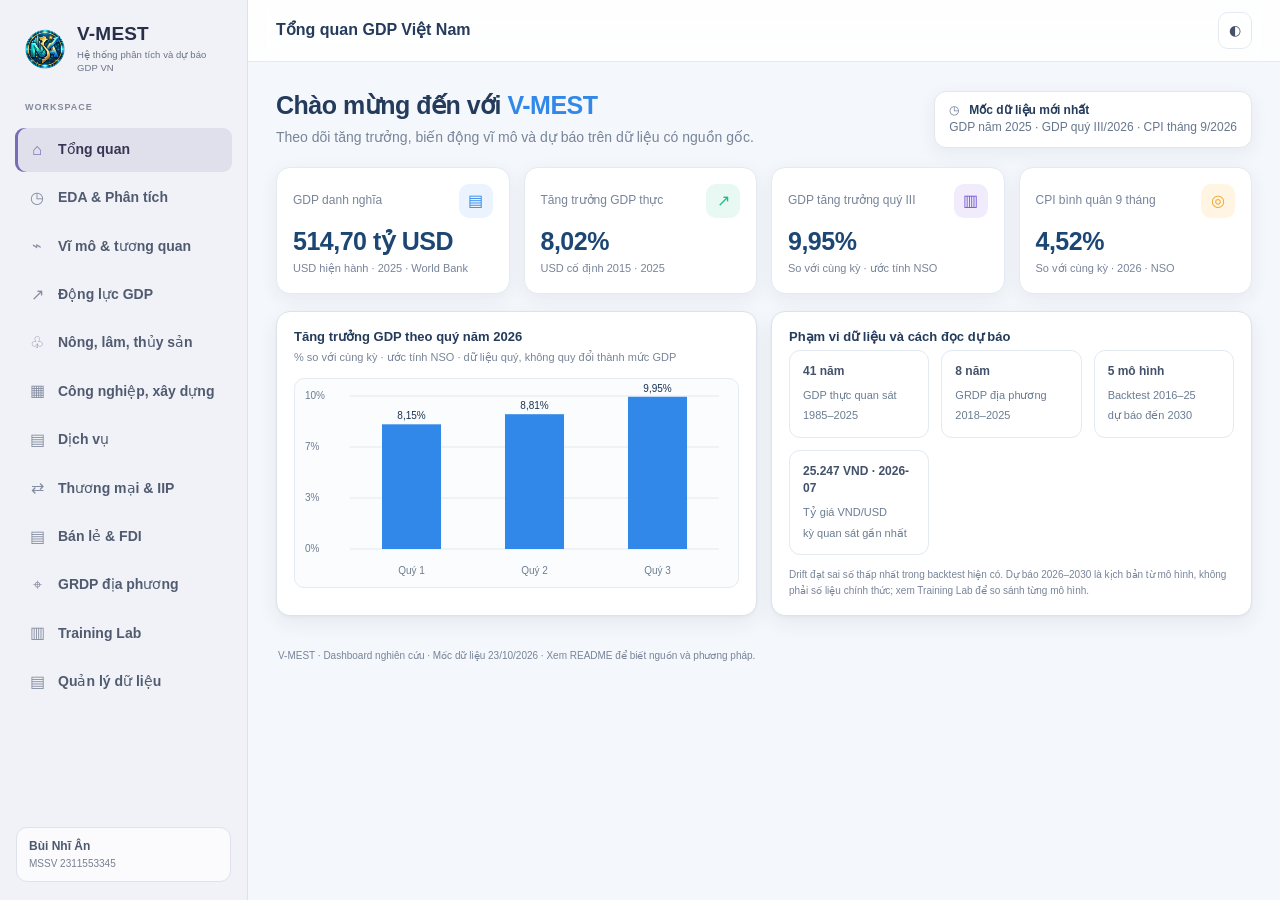
==== commit 9a9f69fd: "Simplify header and display student information" ====
--- a/index.html
+++ b/index.html
@@ -59,6 +59,15 @@
 .dark .panel{border-color:#354357;box-shadow:0 7px 20px rgba(0,0,0,.18),0 1px 3px rgba(0,0,0,.12)}
 .dark .panel:hover{border-color:#485a70}
 .dark .chart-wrap{border-color:#344257;background:#1b2838}
+/* Simplified header and student identification */
+.topbar{height:62px}
+.top-title{font-size:16px;line-height:1.3}
+.top-sub,.top-actions .pill{display:none}
+.top-actions{gap:0}
+.side-bottom .student-name{display:block;color:inherit;font-size:12px;font-weight:700;line-height:1.4}
+.side-bottom .student-id{display:block;margin-top:2px;color:#777f92;font-size:10px;line-height:1.4}
+.dark .side-bottom .student-id{color:#b0adc4}
+@media(max-width:740px){.topbar{height:58px}}
 </style>
 </head>
 <body>
@@ -80,7 +89,7 @@
       <button type="button" class="nav-link" data-page="models"><span class="nav-icon">▥</span>Training Lab</button>
       <button type="button" class="nav-link" data-page="data-status"><span class="nav-icon">▤</span>Quản lý dữ liệu</button>
     </nav>
-     <div class="side-bottom">V-MEST<br>Phân tích kinh tế Việt Nam</div>
+     <div class="side-bottom"><span class="student-name">Bùi Nhĩ Ân</span><span class="student-id">MSSV 2311553345</span></div>
   </aside>
   <main class="main">
     <header class="topbar">
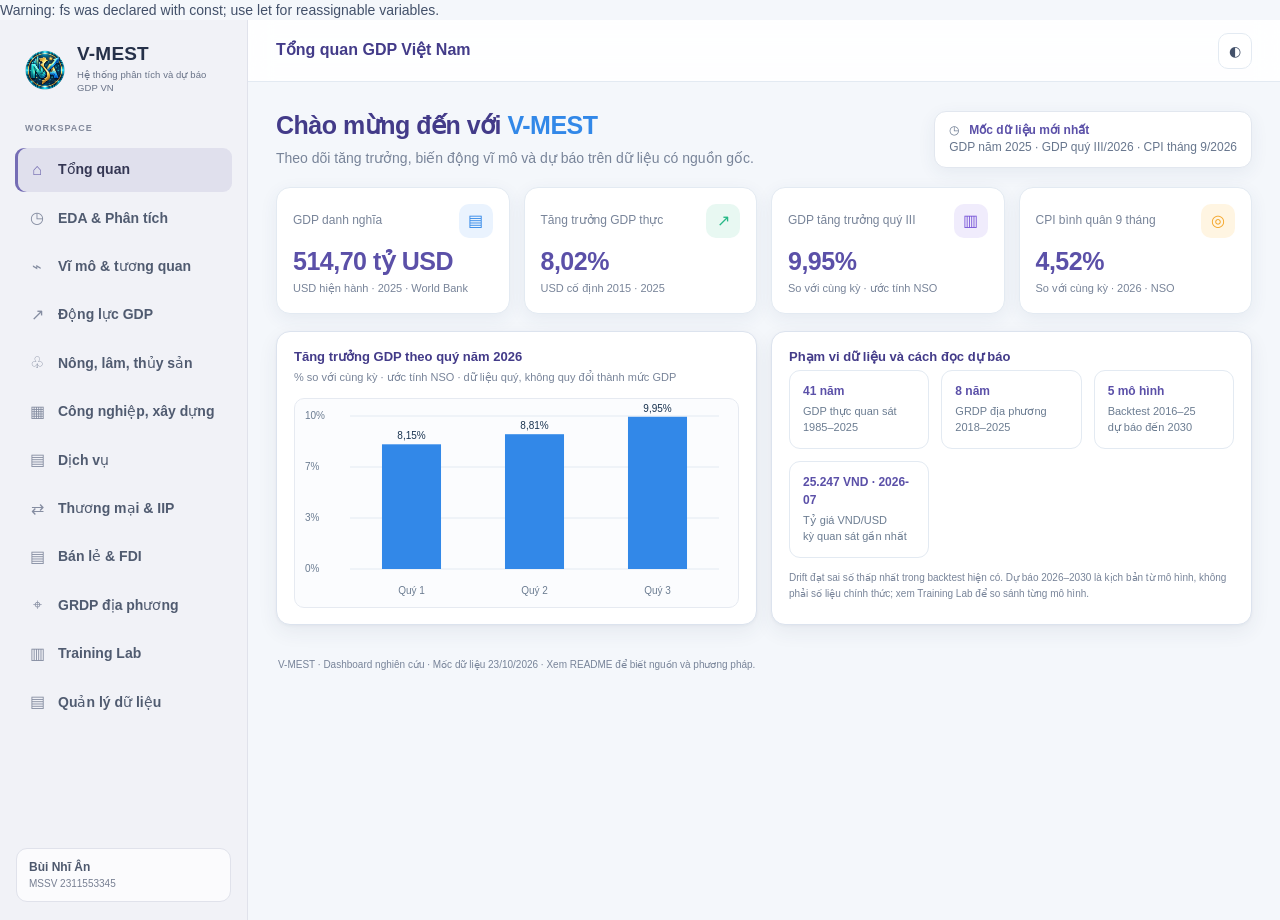
==== commit 79cbab57: "Highlight key figures with violet accents" ====
--- a/index.html
+++ b/index.html
@@ -1,3 +1,4 @@
+Warning: fs was declared with const; use let for reassignable variables.
 <!doctype html>
 <html lang="vi">
 <head>
@@ -68,6 +69,12 @@
 .side-bottom .student-id{display:block;margin-top:2px;color:#777f92;font-size:10px;line-height:1.4}
 .dark .side-bottom .student-id{color:#b0adc4}
 @media(max-width:740px){.topbar{height:58px}}
+/* Highlight key numbers and bold content */
+.top-title,.welcome h1,.section-head h2,.panel-title{color:#433b89}
+.kpi-value,.region-value,.rank,b,strong,.welcome-note b,.model-callout strong{color:#5b50a8}
+.kpi-value{font-weight:850}
+.dark .top-title,.dark .welcome h1,.dark .section-head h2,.dark .panel-title{color:#e6e2ff}
+.dark .kpi-value,.dark .region-value,.dark .rank,.dark b,.dark strong,.dark .welcome-note b,.dark .model-callout strong{color:#c9c1ff}
 </style>
 </head>
 <body>
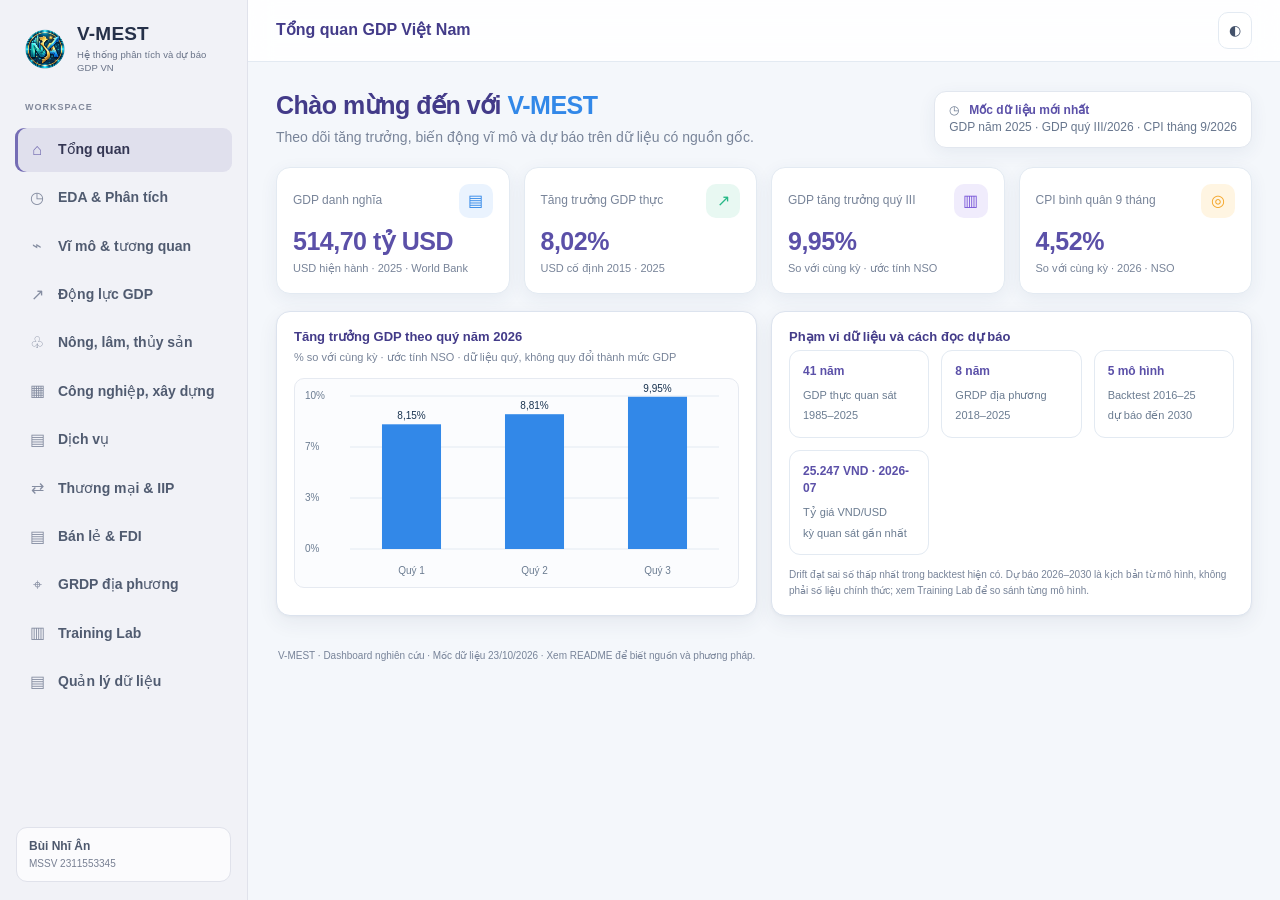
==== commit aea5e516: "Remove upload warning from dashboard HTML" ====
--- a/index.html
+++ b/index.html
@@ -1,4 +1,3 @@
-Warning: fs was declared with const; use let for reassignable variables.
 <!doctype html>
 <html lang="vi">
 <head>
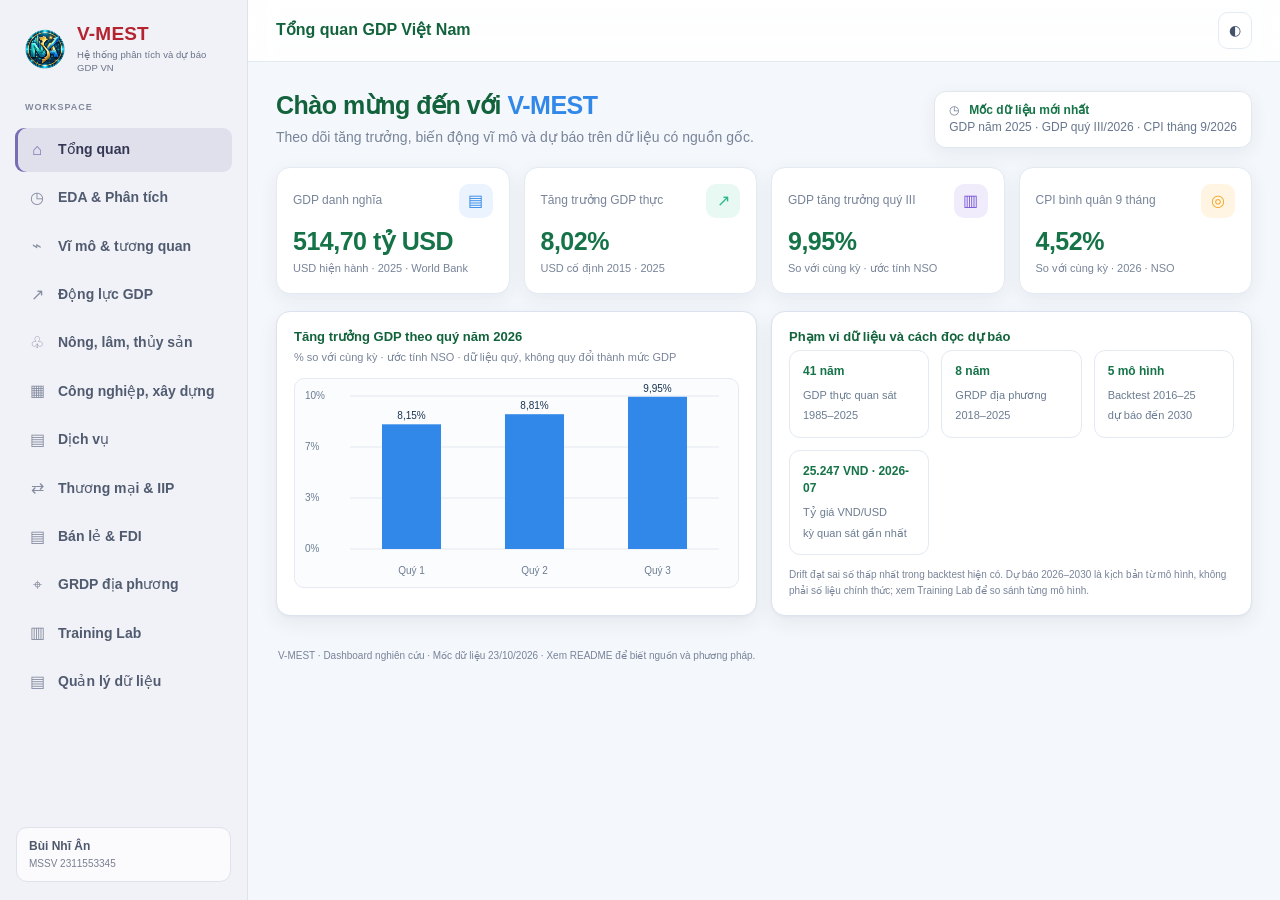
==== commit b9fd5449: "Use green growth metrics and red V-MEST branding" ====
--- a/index.html
+++ b/index.html
@@ -69,11 +69,13 @@
 .dark .side-bottom .student-id{color:#b0adc4}
 @media(max-width:740px){.topbar{height:58px}}
 /* Highlight key numbers and bold content */
-.top-title,.welcome h1,.section-head h2,.panel-title{color:#433b89}
-.kpi-value,.region-value,.rank,b,strong,.welcome-note b,.model-callout strong{color:#5b50a8}
+.brand-name{color:#b4232f}
+.dark .brand-name{color:#ff7a84}
+.top-title,.welcome h1,.section-head h2,.panel-title{color:#12633b}
+.kpi-value,.region-value,.rank,b,strong,.welcome-note b,.model-callout strong{color:#157347}
 .kpi-value{font-weight:850}
-.dark .top-title,.dark .welcome h1,.dark .section-head h2,.dark .panel-title{color:#e6e2ff}
-.dark .kpi-value,.dark .region-value,.dark .rank,.dark b,.dark strong,.dark .welcome-note b,.dark .model-callout strong{color:#c9c1ff}
+.dark .top-title,.dark .welcome h1,.dark .section-head h2,.dark .panel-title{color:#b0e8c8}
+.dark .kpi-value,.dark .region-value,.dark .rank,.dark b,.dark strong,.dark .welcome-note b,.dark .model-callout strong{color:#75d69e}
 </style>
 </head>
 <body>
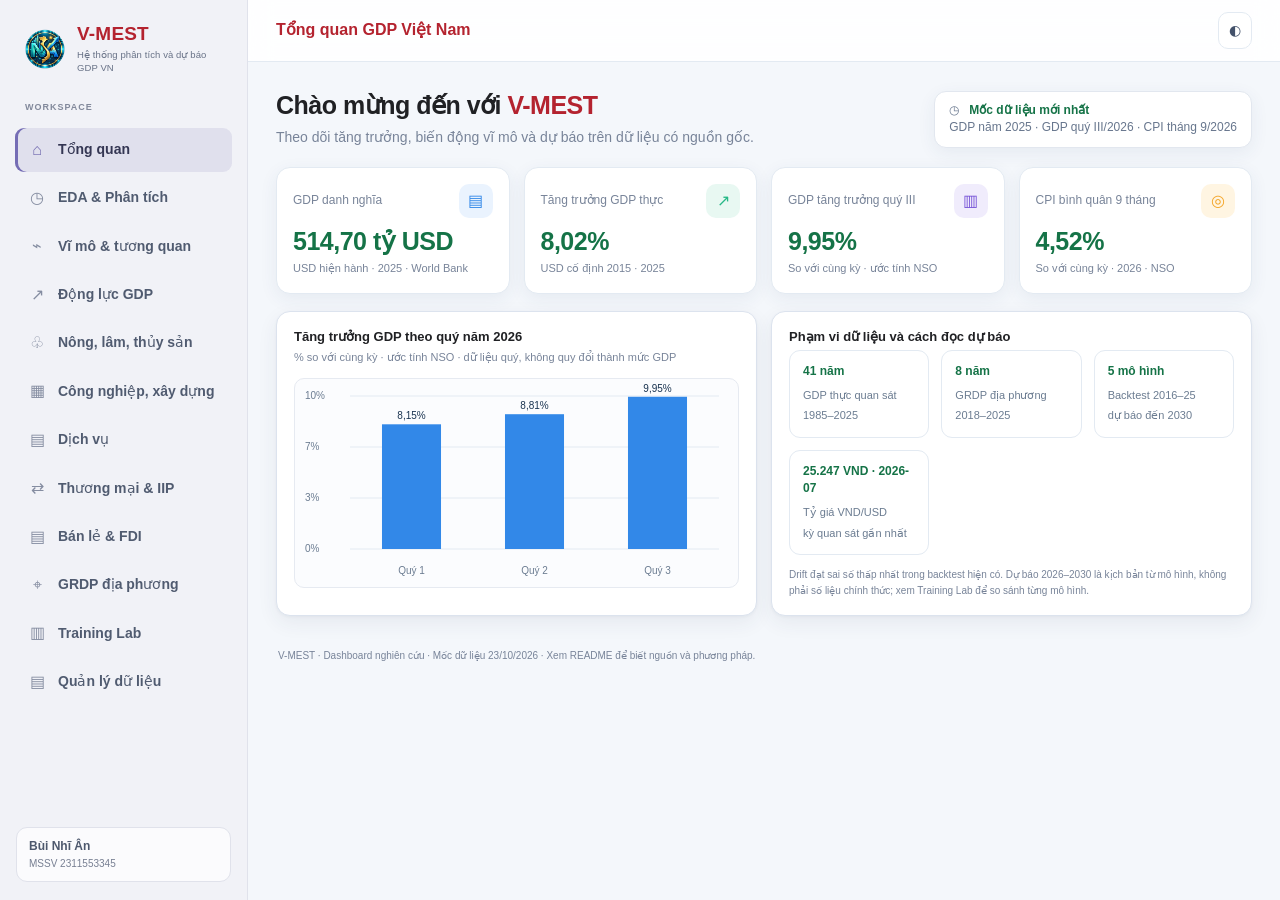
==== commit 80de1ce0: "Set page title and V-MEST to red" ====
--- a/index.html
+++ b/index.html
@@ -71,10 +71,13 @@
 /* Highlight key numbers and bold content */
 .brand-name{color:#b4232f}
 .dark .brand-name{color:#ff7a84}
-.top-title,.welcome h1,.section-head h2,.panel-title{color:#12633b}
+.top-title{color:#b4232f}
+.welcome h1,.section-head h2,.panel-title{color:#202124}
+.brand-highlight{color:#b4232f}
 .kpi-value,.region-value,.rank,b,strong,.welcome-note b,.model-callout strong{color:#157347}
 .kpi-value{font-weight:850}
-.dark .top-title,.dark .welcome h1,.dark .section-head h2,.dark .panel-title{color:#b0e8c8}
+.dark .top-title,.dark .brand-highlight{color:#ff7a84}
+.dark .welcome h1,.dark .section-head h2,.dark .panel-title{color:#f3f4f6}
 .dark .kpi-value,.dark .region-value,.dark .rank,.dark b,.dark strong,.dark .welcome-note b,.dark .model-callout strong{color:#75d69e}
 </style>
 </head>
@@ -106,7 +109,7 @@
     </header>
     <div class="content">
       <section id="overview" class="section page active" style="margin-top:0">
-        <div class="welcome"><div><h1>Chào mừng đến với <span style="color:#3288e8">V-MEST</span></h1><p>Theo dõi tăng trưởng, biến động vĩ mô và dự báo trên dữ liệu có nguồn gốc.</p></div><div class="welcome-note">◷ &nbsp; <b>Mốc dữ liệu mới nhất</b><br>GDP năm 2025 · GDP quý III/2026 · CPI tháng 9/2026</div></div>
+        <div class="welcome"><div><h1>Chào mừng đến với <span class="brand-highlight">V-MEST</span></h1><p>Theo dõi tăng trưởng, biến động vĩ mô và dự báo trên dữ liệu có nguồn gốc.</p></div><div class="welcome-note">◷ &nbsp; <b>Mốc dữ liệu mới nhất</b><br>GDP năm 2025 · GDP quý III/2026 · CPI tháng 9/2026</div></div>
         <div class="kpis">
           <article class="kpi"><div class="kpi-head"><span>GDP danh nghĩa</span><span class="kpi-icon">▤</span></div><div class="kpi-value" id="nominal-kpi">—</div><div class="kpi-foot">USD hiện hành · 2025 · World Bank</div></article>
           <article class="kpi"><div class="kpi-head"><span>Tăng trưởng GDP thực</span><span class="kpi-icon">↗</span></div><div class="kpi-value" id="real-kpi">—</div><div class="kpi-foot">USD cố định 2015 · 2025</div></article>
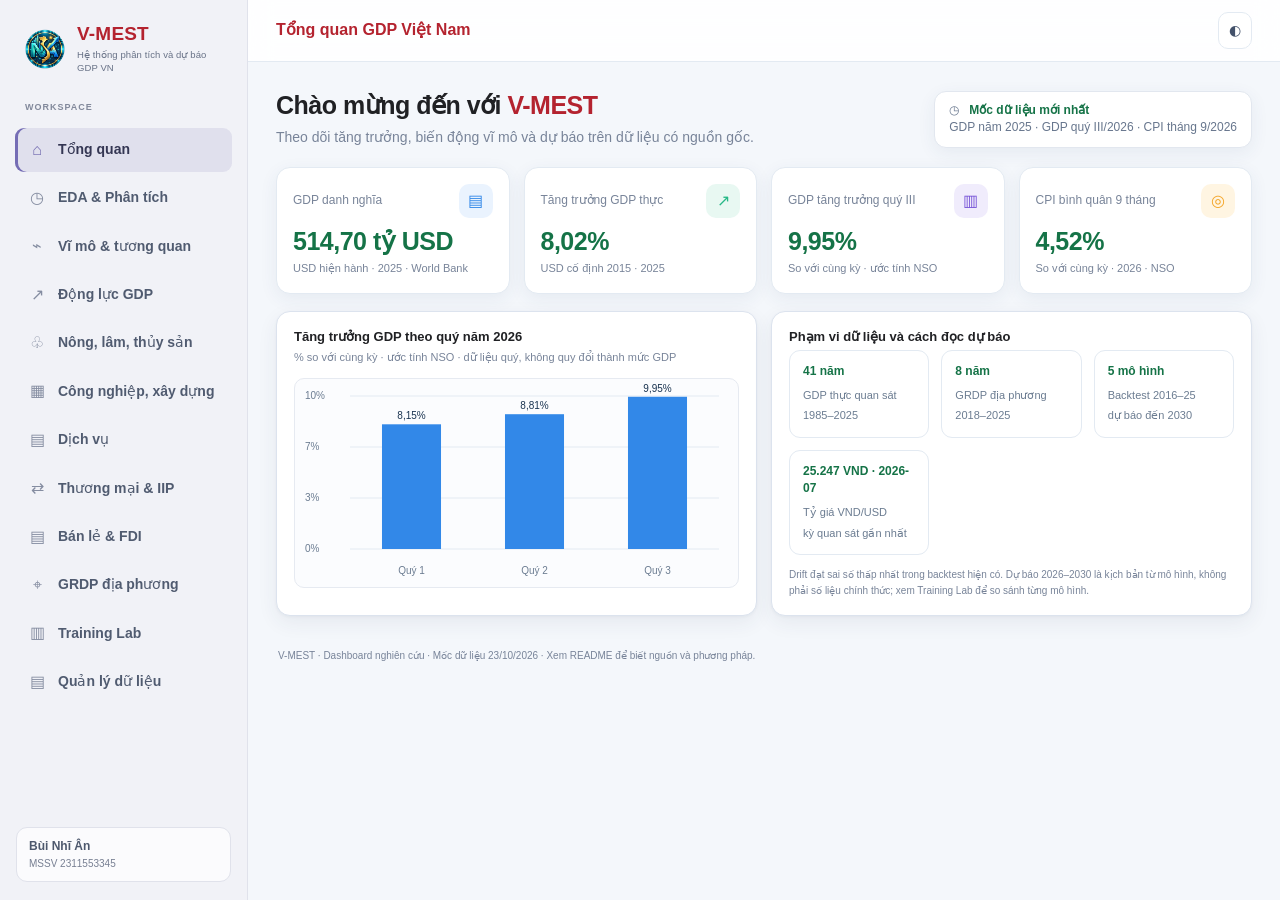
==== commit 1a24a72e: "Update GDP dashboard and FastAPI system" ====
--- a/index.html
+++ b/index.html
@@ -1,399 +1,399 @@
-<!doctype html>
-<html lang="vi">
-<head>
-<meta charset="utf-8"><meta name="viewport" content="width=device-width,initial-scale=1">
-<title>V-MEST | Phân tích kinh tế Việt Nam</title>
-<link rel="icon" type="image/png" href="assets/v-mest-logo.png">
-<style>
-:root{--bg:#f4f7fb;--surface:#fff;--text:#18324f;--muted:#6b7c91;--line:#e3eaf2;--blue:#3288e8;--green:#25b886;--orange:#f4a62a;--red:#e45a65;--purple:#7856d8;--shadow:0 5px 18px rgba(38,73,112,.07)}
-*{box-sizing:border-box}body{margin:0;background:var(--bg);color:var(--text);font:14px/1.45 Inter,"Segoe UI",Arial,sans-serif}button,select{font:inherit;color:inherit}.app{display:grid;grid-template-columns:228px minmax(0,1fr);min-height:100vh}.sidebar{background:var(--surface);border-right:1px solid var(--line);padding:20px 14px;position:sticky;top:0;height:100vh}.brand{display:flex;align-items:center;gap:10px;padding:2px 10px 23px;font-size:19px;font-weight:800;letter-spacing:.2px}.brand-mark{width:30px;height:30px;border-radius:9px;background:linear-gradient(135deg,#3288e8,#67b4fb);display:grid;place-items:center;color:white;font-weight:900}.nav-label{font-size:10px;letter-spacing:1.1px;color:#9aa9ba;font-weight:700;padding:12px 11px 6px}.nav .nav-link{display:flex;align-items:center;gap:11px;width:100%;padding:10px 11px;margin:3px 0;border:0;border-radius:10px;background:transparent;text-align:left;color:#51647b;font-weight:600;cursor:pointer}.nav .nav-link:hover,.nav .nav-link.active{background:#eaf3fe;color:#1d66b3}.nav-icon{width:20px;text-align:center;font-size:16px}.side-bottom{position:absolute;bottom:18px;left:24px;color:#91a0b0;font-size:11px;line-height:1.7}.main{min-width:0}.topbar{height:68px;display:flex;align-items:center;justify-content:space-between;padding:0 28px;background:rgba(255,255,255,.88);border-bottom:1px solid var(--line);position:sticky;top:0;z-index:3;backdrop-filter:blur(12px)}.top-title{font-weight:700;font-size:15px}.top-sub{color:var(--muted);font-size:12px}.top-actions{display:flex;align-items:center;gap:10px}.pill{border:1px solid var(--line);background:#fff;border-radius:999px;padding:7px 11px;font-size:11px;color:#5c6e82}.theme-btn{border:1px solid var(--line);background:#fff;border-radius:10px;padding:7px 10px;cursor:pointer}.content{padding:25px 28px 50px;max-width:1600px;margin:auto}.welcome{display:flex;justify-content:space-between;align-items:end;gap:20px;margin-bottom:19px}.welcome h1{font-size:25px;letter-spacing:-.5px;margin:0 0 4px}.welcome p{margin:0;color:var(--muted)}.welcome-note{background:var(--surface);border:1px solid var(--line);border-radius:12px;padding:10px 14px;color:#52657b;font-size:12px;min-width:260px;box-shadow:var(--shadow)}.welcome-note b{color:var(--text)}.kpis{display:grid;grid-template-columns:repeat(4,minmax(0,1fr));gap:14px;margin-bottom:17px}.kpi{background:var(--surface);border:1px solid var(--line);border-radius:14px;padding:16px;box-shadow:var(--shadow);min-height:114px}.kpi-head{display:flex;align-items:center;justify-content:space-between;color:var(--muted);font-size:12px}.kpi-icon{width:34px;height:34px;border-radius:10px;display:grid;place-items:center;font-size:16px;color:var(--blue);background:#eaf3fe}.kpi:nth-child(2) .kpi-icon{color:var(--green);background:#e8f8f2}.kpi:nth-child(3) .kpi-icon{color:var(--purple);background:#f0ecfc}.kpi:nth-child(4) .kpi-icon{color:var(--orange);background:#fff5e2}.kpi-value{font-size:25px;font-weight:800;letter-spacing:-.5px;margin-top:5px}.kpi-foot{font-size:11px;color:var(--muted);margin-top:2px}.section{scroll-margin-top:84px;margin-top:17px}.page{display:none}.page.active{display:block}.page-footer{display:none}.page-footer.active{display:block}.section-head{display:flex;align-items:center;justify-content:space-between;gap:12px;margin:0 2px 11px}.section-head h2{margin:0;font-size:16px}.section-head .sub{color:var(--muted);font-size:11px}.grid-main{display:grid;grid-template-columns:minmax(0,1.45fr) minmax(300px,.85fr);gap:14px}.grid-equal{display:grid;grid-template-columns:repeat(2,minmax(0,1fr));gap:14px}.panel{background:var(--surface);border:1px solid var(--line);border-radius:14px;padding:16px 17px;box-shadow:var(--shadow);min-width:0}.panel-title{font-weight:700;font-size:13px;margin-bottom:3px}.panel-sub{font-size:11px;color:var(--muted);margin-bottom:12px}.chart-wrap{height:245px;position:relative}.chart-wrap.small{height:210px}.chart-wrap canvas{width:100%;height:100%;display:block}.controls{display:flex;gap:8px;align-items:center}.select{border:1px solid var(--line);background:var(--surface);border-radius:8px;padding:7px 9px;font-size:11px}.export-btn{cursor:pointer;color:#1d66b3;font-weight:650}.export-btn:hover{background:#eaf3fe}.interval-cell small{display:block;color:var(--muted);font-size:9px}.mini-grid{display:grid;grid-template-columns:repeat(3,1fr);gap:8px;margin-top:10px}.mini{border-radius:9px;background:#f7f9fc;padding:9px}.mini span{display:block;color:var(--muted);font-size:10px}.mini b{font-size:14px}.legend{display:flex;gap:13px;flex-wrap:wrap;font-size:10px;color:var(--muted);margin:4px 0 0}.dot{display:inline-block;width:8px;height:8px;border-radius:50%;margin-right:5px}.region-list{display:grid;gap:10px}.region-row{display:grid;grid-template-columns:minmax(140px,1fr) 2fr 54px;gap:9px;align-items:center;font-size:11px}.region-name{overflow:hidden;text-overflow:ellipsis;white-space:nowrap}.track{height:8px;border-radius:99px;background:#edf1f6;overflow:hidden}.fill{height:100%;border-radius:99px;background:var(--blue)}.region-row:nth-child(2n) .fill{background:#53a0ef}.region-value{text-align:right;font-variant-numeric:tabular-nums;font-weight:700}.table-wrap{overflow:auto}.table{width:100%;border-collapse:collapse;font-size:11px}.table th,.table td{padding:9px 8px;border-bottom:1px solid var(--line);text-align:right;white-space:nowrap}.table th:first-child,.table td:first-child{text-align:left}.table th{color:var(--muted);font-weight:600}.table a{color:#1d66b3}.table tr[style*="background"]{color:var(--text)}#data-catalog .table td{min-width:130px;text-align:left;white-space:normal;vertical-align:top}#data-catalog .table td:nth-child(2){min-width:210px}#data-catalog .table td:nth-child(6){min-width:230px}#data-catalog .table td:nth-child(7){min-width:240px}.rank{display:inline-grid;place-items:center;width:22px;height:22px;background:#eaf3fe;color:#1d66b3;border-radius:7px;font-weight:700;margin-right:7px}.model-layout{display:grid;grid-template-columns:minmax(0,1.2fr) minmax(180px,.8fr);gap:12px;align-items:center}.model-callout{background:#eef8f3;border-radius:11px;padding:13px;color:#27674f;font-size:12px}.model-callout strong{display:block;font-size:14px;margin-bottom:4px}.status-row{display:grid;grid-template-columns:1fr auto auto;gap:10px;align-items:center;padding:9px 0;border-bottom:1px solid var(--line);font-size:11px}.status-tag{border-radius:999px;padding:4px 8px;font-size:10px;font-weight:700;background:#e8f8f2;color:#14865f}.status-tag.warn{background:#fff5e2;color:#a36b05}.footnote{margin-top:12px;color:var(--muted);font-size:10px;line-height:1.6}.data-footer{display:grid;grid-template-columns:repeat(3,1fr);gap:12px}.data-box{padding:12px 13px;background:var(--surface);border:1px solid var(--line);border-radius:11px}.data-box b{display:block;font-size:12px;margin-bottom:4px}.data-box span{font-size:11px;color:var(--muted)}.badge{display:inline-flex;align-items:center;background:#fff5e2;color:#946300;border-radius:999px;padding:4px 8px;font-size:10px;font-weight:700}.tooltip{position:fixed;pointer-events:none;opacity:0;background:#18324f;color:#fff;border-radius:7px;padding:6px 8px;font-size:11px;z-index:10;transform:translate(-50%,-120%);white-space:nowrap}.dark{--bg:#111b29;--surface:#1b2838;--text:#e5edf5;--muted:#9aabc0;--line:#2c3b4d;--shadow:0 5px 18px rgba(0,0,0,.14)}.dark .topbar{background:rgba(27,40,56,.9)}.dark .pill,.dark .theme-btn{background:var(--surface);color:var(--text)}.dark .welcome-note,.dark .select{background:var(--surface);color:var(--text)}.dark .export-btn{color:#8fc5ff}.dark .mini{background:#233449}.dark .track{background:#334257}.dark .badge{background:#423722;color:#ffd477}.dark .model-callout{background:#203d36;color:#a9e8ce}
-.nav{max-height:calc(100vh - 150px);overflow:auto}
-.section-head{flex-wrap:wrap;align-items:flex-start}.section-head>div:first-child{min-width:0;flex:1 1 250px}.section-head h2,.panel-title{word-break:normal;overflow-wrap:break-word;hyphens:none}.section-head .controls{flex-wrap:wrap;min-width:0;max-width:100%}.section-head>.select,.section-head>button{flex:0 1 auto;max-width:100%;white-space:normal}.panel-sub{max-width:100%;overflow-wrap:normal}.chart-wrap{min-width:0;overflow:hidden}.chart-empty{height:100%;display:grid;place-items:center;padding:16px;text-align:center;color:var(--muted);background:linear-gradient(180deg,rgba(244,247,251,.35),rgba(244,247,251,.8));border:1px dashed var(--line);border-radius:10px;font-size:12px}.chart-wrap canvas[hidden],.chart-empty[hidden]{display:none!important}.dark .chart-empty{background:linear-gradient(180deg,rgba(17,27,41,.15),rgba(17,27,41,.55))}
-@media(max-width:1120px){.app{grid-template-columns:190px minmax(0,1fr)}.content{padding:20px}.kpis{grid-template-columns:repeat(2,minmax(0,1fr))}.grid-main{grid-template-columns:1fr}.welcome-note{min-width:210px}}
-@media(max-width:900px){.grid-equal{grid-template-columns:1fr}}
-@media(max-width:740px){.app{display:block}.sidebar{position:static;height:auto;padding:10px 14px;border-right:0;border-bottom:1px solid var(--line)}.brand{padding:2px 7px 9px}.nav-label,.side-bottom{display:none}.nav{display:flex;overflow:auto;gap:4px}.nav .nav-link{white-space:nowrap;width:auto;padding:8px}.topbar{height:58px;padding:0 15px}.top-actions .pill:first-child{display:none}.content{padding:17px 14px 35px}.welcome{align-items:start;flex-direction:column}.welcome-note{width:100%}.kpis{gap:9px}.kpi{padding:12px;min-height:105px}.kpi-value{font-size:21px}.grid-equal{grid-template-columns:1fr}.model-layout{grid-template-columns:1fr}.data-footer{grid-template-columns:1fr}.region-row{grid-template-columns:minmax(115px,1fr) 1.5fr 45px}}
-
-/* Brand and sidebar refinement */
-.app{grid-template-columns:248px minmax(0,1fr)}
-.sidebar{display:flex;flex-direction:column;overflow:hidden;background:#f1f2f7;border-right:1px solid #e0e2eb;padding:22px 14px 18px}
-.brand{display:flex;align-items:center;gap:11px;padding:2px 10px 14px;color:#273148;font-size:19px;font-weight:800;letter-spacing:.2px}
-.brand-copy{display:flex;flex-direction:column;align-items:flex-start;gap:3px;min-width:0}
-.brand-name{display:block;color:#263149;font-size:19px;line-height:1.1;font-weight:800;letter-spacing:.2px}
-.brand-subtitle{display:block;max-width:170px;color:#687287;font-size:9.5px;line-height:1.4;font-weight:500;letter-spacing:.01em}
-.nav-label{padding:13px 11px 9px;color:#82899b;font-size:9px;letter-spacing:1px;font-weight:700}
-.nav{flex:1;min-height:0;max-height:calc(100vh - 190px);overflow:auto;padding:0 1px 8px;scrollbar-width:thin;scrollbar-color:#c7cad8 transparent}
-.nav .nav-link{display:flex;align-items:center;gap:11px;width:100%;padding:11px 12px;margin:4px 0;border:0;border-radius:9px;background:transparent;text-align:left;color:#505b70;font-weight:550;line-height:1.4;cursor:pointer;transition:background .16s ease,color .16s ease}
-.nav .nav-link:hover{background:rgba(106,99,173,.08);color:#30364d}
-.nav .nav-link.active{background:rgba(106,99,173,.13);box-shadow:inset 3px 0 0 #756db5;color:#343653}
-.nav-icon{width:20px;flex:0 0 20px;text-align:center;font-size:16px;color:#858da1}
-.nav-link.active .nav-icon{color:#6f67ae}
-.side-bottom{position:relative;left:auto;bottom:auto;margin:8px 2px 0;padding:10px 12px;border:1px solid #e0e2eb;border-radius:11px;background:rgba(255,255,255,.72);color:#4d586d;font-size:11px;line-height:1.65}
-.dark .sidebar{background:#211f32;border-right-color:#3a374e}
-.dark .brand,.dark .brand-name{color:#efedf9}
-.dark .brand-subtitle{color:#b7b4cb}
-.dark .nav-label{color:#aaa7bf}
-.dark .nav .nav-link{color:#d0cede}
-.dark .nav .nav-link:hover{background:rgba(172,163,235,.12);color:#f1efff}
-.dark .nav .nav-link.active{background:rgba(172,163,235,.18);box-shadow:inset 3px 0 0 #b2a8f0;color:#f5f3ff}
-.dark .nav-icon{color:#aaa7c1}
-.dark .nav-link.active .nav-icon{color:#d0c9ff}
-.dark .side-bottom{background:rgba(255,255,255,.04);border-color:#3a374e;color:#ddd9eb}
-@media(max-width:1120px){.app{grid-template-columns:218px minmax(0,1fr)}}
-@media(max-width:740px){.app{display:block}.sidebar{position:static;height:auto;min-height:0;overflow:visible;padding:10px 14px;border-right:0;border-bottom:1px solid #e0e2eb}.dark .sidebar{border-bottom-color:#3a374e}.brand{padding:2px 7px 10px}.nav-label{display:none}.nav{display:flex;flex:0 0 auto;max-height:none;overflow:auto;gap:5px;padding:0 0 5px}.nav .nav-link{white-space:nowrap;width:auto;flex:0 0 auto;padding:9px 10px;margin:0}.side-bottom{display:none}}
-/* Typography hierarchy and chart emphasis */
-body{color:#43516a}
-.top-title,.welcome h1,.section-head h2,.panel-title{color:#243b5c}
-.welcome p,.section-head .sub,.panel-sub,.kpi-head,.kpi-foot,.footnote,.table th{color:#788499}
-.kpi-value{color:#1c4774}
-.welcome-note{color:#67768d;border-color:#e2e7ef}
-.welcome-note b{color:#243b5c}
-.panel{border-color:#dce3ee;box-shadow:0 7px 20px rgba(38,57,85,.07),0 1px 3px rgba(38,57,85,.04);transition:border-color .18s ease,box-shadow .18s ease}
-.panel:hover{border-color:#d3ddea;box-shadow:0 9px 24px rgba(38,57,85,.09),0 2px 5px rgba(38,57,85,.045)}
-.chart-wrap{border:1px solid #e6eaf1;border-radius:10px;background:#fbfcfe;padding:5px 7px 4px}
-.chart-empty{border-color:transparent;background:transparent}
-.dark body{color:var(--text)}
-.dark .top-title,.dark .welcome h1,.dark .section-head h2,.dark .panel-title,.dark .welcome-note b{color:var(--text)}
-.dark .welcome p,.dark .section-head .sub,.dark .panel-sub,.dark .kpi-head,.dark .kpi-foot,.dark .footnote,.dark .table th{color:var(--muted)}
-.dark .kpi-value{color:#c6ddfa}
-.dark .welcome-note{color:var(--muted);border-color:var(--line)}
-.dark .panel{border-color:#354357;box-shadow:0 7px 20px rgba(0,0,0,.18),0 1px 3px rgba(0,0,0,.12)}
-.dark .panel:hover{border-color:#485a70}
-.dark .chart-wrap{border-color:#344257;background:#1b2838}
-/* Simplified header and student identification */
-.topbar{height:62px}
-.top-title{font-size:16px;line-height:1.3}
-.top-sub,.top-actions .pill{display:none}
-.top-actions{gap:0}
-.side-bottom .student-name{display:block;color:inherit;font-size:12px;font-weight:700;line-height:1.4}
-.side-bottom .student-id{display:block;margin-top:2px;color:#777f92;font-size:10px;line-height:1.4}
-.dark .side-bottom .student-id{color:#b0adc4}
-@media(max-width:740px){.topbar{height:58px}}
-/* Highlight key numbers and bold content */
-.brand-name{color:#b4232f}
-.dark .brand-name{color:#ff7a84}
-.top-title{color:#b4232f}
-.welcome h1,.section-head h2,.panel-title{color:#202124}
-.brand-highlight{color:#b4232f}
-.kpi-value,.region-value,.rank,b,strong,.welcome-note b,.model-callout strong{color:#157347}
-.kpi-value{font-weight:850}
-.dark .top-title,.dark .brand-highlight{color:#ff7a84}
-.dark .welcome h1,.dark .section-head h2,.dark .panel-title{color:#f3f4f6}
-.dark .kpi-value,.dark .region-value,.dark .rank,.dark b,.dark strong,.dark .welcome-note b,.dark .model-callout strong{color:#75d69e}
-</style>
-</head>
-<body>
-<div class="app">
-  <aside class="sidebar">
-    <div class="brand"><img src="assets/v-mest-logo.png" alt="V-MEST" style="width:42px;height:42px;object-fit:contain;flex:0 0 auto"><div class="brand-copy"><span class="brand-name">V-MEST</span><span class="brand-subtitle">Hệ thống phân tích và dự báo GDP VN</span></div></div>
-    <div class="nav-label">WORKSPACE</div>
-    <nav class="nav" aria-label="Điều hướng chính">
-      <button type="button" class="nav-link active" data-page="overview"><span class="nav-icon">⌂</span>Tổng quan</button>
-      <button type="button" class="nav-link" data-page="macro"><span class="nav-icon">◷</span>EDA & Phân tích</button>
-      <button type="button" class="nav-link" data-page="macro-compare"><span class="nav-icon">⌁</span>Vĩ mô & tương quan</button>
-      <button type="button" class="nav-link" data-page="growth-drivers"><span class="nav-icon">↗</span>Động lực GDP</button>
-      <button type="button" class="nav-link" data-page="sector-agriculture"><span class="nav-icon">♧</span>Nông, lâm, thủy sản</button>
-      <button type="button" class="nav-link" data-page="sector-industry"><span class="nav-icon">▦</span>Công nghiệp, xây dựng</button>
-      <button type="button" class="nav-link" data-page="sector-services"><span class="nav-icon">▤</span>Dịch vụ</button>
-      <button type="button" class="nav-link" data-page="trade"><span class="nav-icon">⇄</span>Thương mại & IIP</button>
-      <button type="button" class="nav-link" data-page="retail-fdi"><span class="nav-icon">▤</span>Bán lẻ & FDI</button>
-      <button type="button" class="nav-link" data-page="regional"><span class="nav-icon">⌖</span>GRDP địa phương</button>
-      <button type="button" class="nav-link" data-page="models"><span class="nav-icon">▥</span>Training Lab</button>
-      <button type="button" class="nav-link" data-page="data-status"><span class="nav-icon">▤</span>Quản lý dữ liệu</button>
-    </nav>
-     <div class="side-bottom"><span class="student-name">Bùi Nhĩ Ân</span><span class="student-id">MSSV 2311553345</span></div>
-  </aside>
-  <main class="main">
-    <header class="topbar">
-      <div><div><div id="top-title" class="top-title">Tổng quan GDP Việt Nam</div><div id="top-subtitle" class="top-sub">Vietnam · End-to-End Macro Analytics</div></div></div>
-      <div class="top-actions"><span class="pill">Dataset: Việt Nam</span><span class="pill">GDP chi tiết · 25/10/2026</span><span id="version-pill" class="pill">Version —</span><button id="theme" class="theme-btn" aria-label="Đổi giao diện sáng tối">◐</button></div>
-    </header>
-    <div class="content">
-      <section id="overview" class="section page active" style="margin-top:0">
-        <div class="welcome"><div><h1>Chào mừng đến với <span class="brand-highlight">V-MEST</span></h1><p>Theo dõi tăng trưởng, biến động vĩ mô và dự báo trên dữ liệu có nguồn gốc.</p></div><div class="welcome-note">◷ &nbsp; <b>Mốc dữ liệu mới nhất</b><br>GDP năm 2025 · GDP quý III/2026 · CPI tháng 9/2026</div></div>
-        <div class="kpis">
-          <article class="kpi"><div class="kpi-head"><span>GDP danh nghĩa</span><span class="kpi-icon">▤</span></div><div class="kpi-value" id="nominal-kpi">—</div><div class="kpi-foot">USD hiện hành · 2025 · World Bank</div></article>
-          <article class="kpi"><div class="kpi-head"><span>Tăng trưởng GDP thực</span><span class="kpi-icon">↗</span></div><div class="kpi-value" id="real-kpi">—</div><div class="kpi-foot">USD cố định 2015 · 2025</div></article>
-          <article class="kpi"><div class="kpi-head"><span>GDP tăng trưởng quý III</span><span class="kpi-icon">▥</span></div><div class="kpi-value" id="q3-kpi">—</div><div class="kpi-foot">So với cùng kỳ · ước tính NSO</div></article>
-          <article class="kpi"><div class="kpi-head"><span>CPI bình quân 9 tháng</span><span class="kpi-icon">◎</span></div><div class="kpi-value" id="cpi-kpi">—</div><div class="kpi-foot">So với cùng kỳ · 2026 · NSO</div></article>
-        </div>
-        <div class="grid-equal"><article class="panel"><div class="panel-title">Tăng trưởng GDP theo quý năm 2026</div><div class="panel-sub">% so với cùng kỳ · ước tính NSO · dữ liệu quý, không quy đổi thành mức GDP</div><div class="chart-wrap small"><canvas id="quarter-chart" role="img" aria-label="Tăng trưởng GDP theo quý năm 2026"></canvas></div></article><article class="panel"><div class="panel-title">Phạm vi dữ liệu và cách đọc dự báo</div><div class="data-footer"><div class="data-box"><b>41 năm</b><span>GDP thực quan sát<br>1985–2025</span></div><div class="data-box"><b>8 năm</b><span>GRDP địa phương<br>2018–2025</span></div><div class="data-box"><b>5 mô hình</b><span>Backtest 2016–25<br>dự báo đến 2030</span></div><div class="data-box"><b id="overview-fx">—</b><span>Tỷ giá VND/USD<br>kỳ quan sát gần nhất</span></div></div><div class="footnote">Drift đạt sai số thấp nhất trong backtest hiện có. Dự báo 2026–2030 là kịch bản từ mô hình, không phải số liệu chính thức; xem Training Lab để so sánh từng mô hình.</div></article></div>
-      </section>
-
-      <section id="macro" class="section page">
-        <div class="section-head"><h2>EDA & Phân tích</h2><span class="sub">Mức GDP thực và cơ cấu GDP hiện hành được trình bày riêng</span></div>
-        <div class="grid-main">
-          <article class="panel"><div class="section-head"><div><div class="panel-title">GDP thực Việt Nam</div><div class="panel-sub" id="gdp-subtitle">USD cố định 2015 · tỷ USD · World Bank</div></div><div class="controls"><select id="gdp-metric" class="select" aria-label="Chọn chỉ tiêu GDP"><option value="realB">GDP thực (tỷ USD)</option><option value="growth">Tăng trưởng thực (%)</option></select><select id="start-year" class="select" aria-label="Lọc năm bắt đầu"><option value="1985">1985–2025</option><option value="2000">2000–2025</option><option value="2015">2015–2025</option></select><button id="download-gdp" class="select export-btn" type="button">Tải GDP CSV</button></div></div><div class="chart-wrap"><canvas id="gdp-chart" role="img" aria-label="Biểu đồ GDP thực theo năm"></canvas></div><div class="legend"><span><i class="dot" style="background:#3288e8"></i><span id="gdp-legend">GDP thực</span></span></div></article>
-          <article class="panel"><div class="section-head"><div><div class="panel-title">Cơ cấu GDP theo ngành</div><div class="panel-sub">Giá hiện hành · tỷ trọng GDP · NSO</div></div><div class="controls"><select id="sector-year" class="select" aria-label="Chọn năm cơ cấu GDP"></select><button id="download-sectors" class="select export-btn" type="button">Tải cơ cấu</button></div></div><div id="sector-bars" class="region-list"></div><div class="footnote">Giá trị ngành là danh nghĩa; thuế sản phẩm ròng được tách riêng.</div></article>
-        </div>
-        <article class="panel" style="margin-top:14px"><div class="section-head"><div><div class="panel-title">Diễn biến tỷ trọng các cấu phần GDP</div><div class="panel-sub">Tỷ trọng danh nghĩa qua các năm · thuế sản phẩm trừ trợ cấp được giữ riêng</div></div></div><div class="chart-wrap small"><canvas id="sector-trend-chart" role="img" aria-label="Tỷ trọng các cấu phần GDP theo thời gian"></canvas></div><div class="panel-title" style="margin-top:10px">So sánh ngành 2024–2025</div><div id="sector-compare-table" class="table-wrap"></div></article>
-      </section>
-
-      <section id="macro-compare" class="section page">
-        <div class="section-head"><h2>So sánh vĩ mô</h2><span class="sub">So sánh tỷ lệ và chỉ số hóa; không suy diễn quan hệ nhân quả</span></div>
-        <article class="panel"><div class="panel-title">CPI và tỷ giá VND/USD</div><div class="panel-sub">Chỉ số tháng 1/2020 = 100 · trục chung để so diễn biến, không so trực tiếp mức giá với tỷ giá</div><div class="chart-wrap"><canvas id="macro-monthly-chart" role="img" aria-label="CPI và chỉ số tỷ giá đã quy về 100 từ tháng 1 năm 2020"></canvas></div><div class="legend"><span><i class="dot" style="background:#3288e8"></i>CPI</span><span><i class="dot" style="background:#25b886"></i>Tỷ giá VND/USD</span></div></article>
-        <div class="grid-main" style="margin-top:14px"><article class="panel"><div class="section-head"><div><div class="panel-title">Scatter: tăng trưởng và chỉ báo vĩ mô</div><div class="panel-sub" id="scatter-summary">Tương quan mô tả · lọc đúng các năm có đủ dữ liệu</div></div><select id="scatter-select" class="select" aria-label="Chọn cặp biến so sánh"></select></div><div class="chart-wrap small"><canvas id="macro-scatter-chart" role="img" aria-label="Scatter so sánh các chỉ báo vĩ mô"></canvas></div></article><article class="panel"><div class="panel-title">Hệ số tương quan theo cặp biến</div><div class="panel-sub">Pearson và Spearman · số quan sát của từng phép so sánh</div><div id="correlation-table" class="table-wrap"></div><div class="footnote">Tương quan chỉ mô tả đồng biến/biến thiên trong mẫu, không chứng minh quan hệ dự báo hoặc nhân quả.</div></article></div>
-        <article class="panel" style="margin-top:14px"><div class="section-head"><div><div class="panel-title">Chỉ báo vĩ mô theo năm</div><div class="panel-sub">Tỷ lệ/biến động được giữ đúng cách tính và tần suất trong nguồn</div></div><select id="macro-years" class="select" aria-label="Chọn số năm hiển thị"><option value="10">10 năm gần nhất</option><option value="20">20 năm gần nhất</option><option value="all">Toàn bộ</option></select></div><div id="macro-annual-table" class="table-wrap"></div></article>
-      </section>
-
-      <section id="growth-drivers" class="section page">
-        <div class="section-head"><div><h2>Động lực GDP · dữ liệu mở rộng</h2><span class="sub">Chi tiêu, sản xuất, lao động, đầu tư, tài khóa, tín dụng, đối ngoại và giá hàng hóa</span></div><div class="controls"><button id="download-driver-panel" class="select export-btn" type="button">Tải bảng so sánh</button><button id="download-driver-data" class="select export-btn" type="button">Tải bộ chỉ báo</button></div></div>
-        <div class="grid-equal">
-          <article class="panel"><div class="section-head"><div><div class="panel-title">Đóng góp vào tăng GDP theo chi tiêu</div><div class="panel-sub" id="contribution-sub">Điểm phần trăm · giá cố định 2010 · thành phần không cộng trùng</div></div><select id="driver-year" class="select" aria-label="Chọn năm phân rã GDP"></select></div><div class="chart-wrap small"><canvas id="driver-contribution-chart" role="img" aria-label="Đóng góp của tiêu dùng, đầu tư, tồn kho, thương mại và sai số thống kê vào tăng trưởng GDP"></canvas></div><div id="contribution-table" class="table-wrap"></div><div class="footnote">Đóng góp = thay đổi thành phần chia GDP năm trước. Năm 2010 không phân rã vì chuỗi đổi năm gốc; cán cân thương mại có thể đóng góp âm.</div></article>
-          <article class="panel"><div class="panel-title">Tăng trưởng GDP thực theo khu vực sản xuất</div><div class="panel-sub">% so với năm trước · GDP giá cố định 2010 · NSO</div><div class="chart-wrap small"><canvas id="sector-real-growth-chart" role="img" aria-label="Tăng trưởng GDP thực nông nghiệp, công nghiệp xây dựng và dịch vụ"></canvas></div><div class="legend"><span><i class="dot" style="background:#25b886"></i>Nông, lâm, thủy sản</span><span><i class="dot" style="background:#3288e8"></i>Công nghiệp và xây dựng</span><span><i class="dot" style="background:#7856d8"></i>Dịch vụ</span></div></article>
-        </div>
-        <div class="grid-equal" style="margin-top:14px">
-          <article class="panel"><div class="panel-title">Cơ cấu lao động theo khu vực</div><div class="panel-sub">Tỷ trọng việc làm · nhóm ngành đã gộp để so sánh</div><div class="chart-wrap small"><canvas id="employment-share-chart" role="img" aria-label="Cơ cấu lao động theo ba khu vực kinh tế"></canvas></div><div class="footnote">Năm 2006 không có trong bảng NSO; 2025 sơ bộ.</div></article>
-          <article class="panel"><div class="panel-title">Năng suất lao động thực: proxy theo khu vực</div><div class="panel-sub">Triệu VND giá 2010/người · GDP thực ngành chia số lao động</div><div class="chart-wrap small"><canvas id="productivity-proxy-chart" role="img" aria-label="Proxy năng suất lao động thực theo ba khu vực"></canvas></div><div class="footnote">Proxy gộp ngành; khác phạm vi và cách tính với chỉ tiêu năng suất lao động danh nghĩa chính thức của NSO.</div></article>
-        </div>
-        <div class="grid-equal" style="margin-top:14px">
-          <article class="panel"><div class="panel-title">Đầu tư thực hiện theo khu vực sở hữu</div><div class="panel-sub">Nghìn tỷ VND giá cố định 2010 · so sánh Nhà nước, ngoài nhà nước và FDI</div><div class="chart-wrap small"><canvas id="investment-ownership-chart" role="img" aria-label="Vốn đầu tư thực theo khu vực sở hữu"></canvas></div><div id="investment-share-table" class="table-wrap"></div></article>
-          <article class="panel"><div class="panel-title">Chi đầu tư phát triển ngân sách</div><div class="panel-sub">Tỷ lệ trên GDP danh nghĩa và tỷ lệ trong tổng chi ngân sách</div><div class="chart-wrap small"><canvas id="fiscal-investment-chart" role="img" aria-label="Chi đầu tư phát triển ngân sách so với GDP và tổng chi"></canvas></div><div class="footnote">So tỷ lệ trên GDP cùng giá hiện hành; đây không phải chi đầu tư công thực đã giảm phát.</div></article>
-        </div>
-        <div class="grid-equal" style="margin-top:14px">
-          <article class="panel"><div class="panel-title">Tín dụng và cán cân vãng lai</div><div class="panel-sub">Tỷ lệ trên GDP danh nghĩa · %</div><div class="chart-wrap small"><canvas id="credit-current-chart" role="img" aria-label="Tín dụng và cán cân vãng lai so với GDP"></canvas></div><div class="footnote">Dư nợ tín dụng là giá trị danh nghĩa cuối năm; cán cân vãng lai lấy từ cán cân thanh toán NSO, không phải cán cân hàng hóa hải quan.</div></article>
-          <article class="panel"><div class="panel-title">Đóng góp năng suất nhân tố tổng hợp (TFP)</div><div class="panel-sub">Tỷ trọng đóng góp tăng trưởng theo các kỳ 5 năm do NSO công bố</div><div class="chart-wrap small"><canvas id="tfp-chart" role="img" aria-label="Đóng góp TFP, vốn và lao động trong ba kỳ năm năm"></canvas></div><div id="tfp-table" class="table-wrap"></div></article>
-        </div>
-        <div class="grid-equal" style="margin-top:14px">
-          <article class="panel"><div class="panel-title">Lãi suất tiền gửi và cho vay VND</div><div class="panel-sub">Lãi suất bình quân năm theo nhóm kỳ hạn · %/năm</div><div class="chart-wrap small"><canvas id="interest-rates-chart" role="img" aria-label="Lãi suất tiền gửi và cho vay bằng VND"></canvas></div></article>
-          <article class="panel"><div class="panel-title">Thất nghiệp theo vùng</div><div class="panel-sub">Lực lượng lao động trong độ tuổi · toàn quốc · %</div><div class="chart-wrap small"><canvas id="unemployment-region-chart" role="img" aria-label="Tỷ lệ thất nghiệp theo sáu vùng kinh tế"></canvas></div><div class="footnote">Tỷ lệ thất nghiệp không bao quát đầy đủ thiếu việc làm và chất lượng việc làm.</div></article>
-        </div>
-        <article class="panel" style="margin-top:14px"><div class="panel-title">Chỉ số giá hàng hóa quốc tế</div><div class="panel-sub">Chỉ số giá tháng, 2015 bình quân năm = 100 · giá USD danh nghĩa · World Bank Pink Sheet</div><div class="chart-wrap"><canvas id="commodity-index-chart" role="img" aria-label="Chỉ số giá dầu, than, khí, gạo, urê, quặng sắt và đồng"></canvas></div><div class="footnote">Chỉ số hóa để so biến động tương đối giữa các chuỗi có đơn vị khác nhau. Đây là giá hàng hóa quốc tế, không đại diện trực tiếp cho giá đầu vào doanh nghiệp Việt Nam.</div></article>
-        <div class="grid-equal" style="margin-top:14px">
-          <article class="panel"><div class="panel-title">Tương quan mô tả với tăng trưởng GDP thực</div><div class="panel-sub">So sánh trên năm có đủ cặp dữ liệu · không suy luận nhân quả</div><div id="driver-correlation-table" class="table-wrap"></div></article>
-          <article class="panel"><div class="panel-title">Bảng động lực GDP theo năm</div><div class="panel-sub">Biến thực, danh nghĩa, tỷ lệ và trạng thái nguồn giữ riêng</div><div class="controls" style="margin-bottom:8px"><select id="driver-table-years" class="select" aria-label="Chọn độ dài bảng động lực"><option value="10">10 năm gần nhất</option><option value="20">20 năm gần nhất</option><option value="all">Toàn bộ</option></select></div><div id="driver-annual-table" class="table-wrap"></div></article>
-        </div>
-      </section>
-
-      
-      <section id="sector-agriculture" class="section page">
-        <div class="section-head"><div><h2>Nông, lâm, thủy sản</h2><span class="sub">Tăng trưởng, cơ cấu GDP hiện hành và diễn biến GDP thực; số năm 2025 là ước tính NSO.</span></div><button id="download-activity-agriculture" class="select export-btn" type="button">Tải dữ liệu khu vực</button></div>
-        <div class="kpis">
-          <article class="kpi"><div class="kpi-head"><span>GDP giá hiện hành · 2025</span><span class="kpi-icon">▤</span></div><div class="kpi-value" id="activity-agriculture-nominal">—</div><div class="kpi-foot">Tỷ VND · NSO · ước tính</div></article>
-          <article class="kpi"><div class="kpi-head"><span>Tỷ trọng GDP · 2025</span><span class="kpi-icon">◷</span></div><div class="kpi-value" id="activity-agriculture-share">—</div><div class="kpi-foot">Giá hiện hành · có thuế sản phẩm tách riêng</div></article>
-          <article class="kpi"><div class="kpi-head"><span>Tăng GDP thực · 2025</span><span class="kpi-icon">↗</span></div><div class="kpi-value" id="activity-agriculture-growth">—</div><div class="kpi-foot">Chỉ số giá cố định của NSO</div></article>
-          <article class="kpi"><div class="kpi-head"><span>Tăng GDP thực · 9 tháng 2026</span><span class="kpi-icon">▥</span></div><div class="kpi-value" id="activity-agriculture-growth-2026">—</div><div class="kpi-foot">Ước tính cùng kỳ · nguồn NSO</div></article>
-        </div>
-        <div class="grid-main">
-          <article class="panel"><div class="section-head"><div><div class="panel-title">Tăng trưởng GDP thực theo hoạt động</div><div class="panel-sub">% cùng kỳ năm trước · chỉ số giá cố định NSO · không dùng mức danh nghĩa để suy ra tăng trưởng thực</div></div><select id="activity-agriculture-select" class="select" aria-label="Lọc hoạt động kinh tế"></select></div><div class="chart-wrap"><canvas id="activity-agriculture-growth-chart" role="img" aria-label="Tăng trưởng GDP thực theo hoạt động kinh tế"></canvas></div><div class="footnote" id="activity-agriculture-chart-note"></div></article>
-          <article class="panel"><div class="panel-title">Cơ cấu danh nghĩa theo hoạt động · 2025</div><div class="panel-sub">Tỷ trọng trên GDP hiện hành; tổng khu vực này không bao gồm thuế sản phẩm ròng</div><div id="activity-agriculture-composition" class="region-list"></div></article>
-        </div>
-        <div class="grid-equal" style="margin-top:14px">
-          <article class="panel"><div class="panel-title">So sánh các hoạt động · năm gần nhất</div><div class="panel-sub">Mức GDP hiện hành, tỷ trọng GDP, tăng trưởng GDP thực và đóng góp vào tăng GDP</div><div id="activity-agriculture-annual-table" class="table-wrap"></div></article>
-          <article class="panel"><div class="section-head"><div><div class="panel-title">Cập nhật GDP mới nhất · quý III và 9 tháng 2026</div><div class="panel-sub">Chỉ tiêu GDP thực cùng kỳ; tỷ trọng đóng góp là phần trong mức tăng tổng giá trị tăng thêm</div></div><button id="download-activity-updates-agriculture" class="select export-btn" type="button">Tải CSV 2026</button></div><div id="activity-agriculture-update-table" class="table-wrap"></div><div class="footnote"><a href="https://www.nso.gov.vn/du-lieu-va-so-lieu-thong-ke/2026/10/thong-cao-bao-chi-tinh-hinh-kinh-te-xa-hoi-quy-iii-va-9-thang-nam-2026/" target="_blank" rel="noopener">Mở thông cáo gốc của Cục Thống kê ↗</a></div></article>
-        </div>
-        <div class="footnote">Bảng GDP năm chỉ có một dòng tổng hợp nông, lâm nghiệp và thủy sản. Báo cáo 9 tháng 2026 tách riêng tốc độ tăng của nông nghiệp, lâm nghiệp và thủy sản; các mức GDP danh nghĩa chi tiết theo ba nhánh chưa được công bố trong bảng này.</div>
-       </section>
-      <section id="sector-industry" class="section page">
-        <div class="section-head"><div><h2>Công nghiệp, xây dựng</h2><span class="sub">So sánh khai khoáng, chế biến chế tạo, điện, nước và xây dựng; danh nghĩa và thực được tách riêng.</span></div><button id="download-activity-industry" class="select export-btn" type="button">Tải dữ liệu khu vực</button></div>
-        <div class="kpis">
-          <article class="kpi"><div class="kpi-head"><span>GDP giá hiện hành · 2025</span><span class="kpi-icon">▤</span></div><div class="kpi-value" id="activity-industry-nominal">—</div><div class="kpi-foot">Tỷ VND · NSO · ước tính</div></article>
-          <article class="kpi"><div class="kpi-head"><span>Tỷ trọng GDP · 2025</span><span class="kpi-icon">◷</span></div><div class="kpi-value" id="activity-industry-share">—</div><div class="kpi-foot">Giá hiện hành · có thuế sản phẩm tách riêng</div></article>
-          <article class="kpi"><div class="kpi-head"><span>Tăng GDP thực · 2025</span><span class="kpi-icon">↗</span></div><div class="kpi-value" id="activity-industry-growth">—</div><div class="kpi-foot">Chỉ số giá cố định của NSO</div></article>
-          <article class="kpi"><div class="kpi-head"><span>Tăng GDP thực · 9 tháng 2026</span><span class="kpi-icon">▥</span></div><div class="kpi-value" id="activity-industry-growth-2026">—</div><div class="kpi-foot">Ước tính cùng kỳ · nguồn NSO</div></article>
-        </div>
-        <div class="grid-main">
-          <article class="panel"><div class="section-head"><div><div class="panel-title">Tăng trưởng GDP thực theo hoạt động</div><div class="panel-sub">% cùng kỳ năm trước · chỉ số giá cố định NSO · không dùng mức danh nghĩa để suy ra tăng trưởng thực</div></div><select id="activity-industry-select" class="select" aria-label="Lọc hoạt động kinh tế"></select></div><div class="chart-wrap"><canvas id="activity-industry-growth-chart" role="img" aria-label="Tăng trưởng GDP thực theo hoạt động kinh tế"></canvas></div><div class="footnote" id="activity-industry-chart-note"></div></article>
-          <article class="panel"><div class="panel-title">Cơ cấu danh nghĩa theo hoạt động · 2025</div><div class="panel-sub">Tỷ trọng trên GDP hiện hành; tổng khu vực này không bao gồm thuế sản phẩm ròng</div><div id="activity-industry-composition" class="region-list"></div></article>
-        </div>
-        <div class="grid-equal" style="margin-top:14px">
-          <article class="panel"><div class="panel-title">So sánh các hoạt động · năm gần nhất</div><div class="panel-sub">Mức GDP hiện hành, tỷ trọng GDP, tăng trưởng GDP thực và đóng góp vào tăng GDP</div><div id="activity-industry-annual-table" class="table-wrap"></div></article>
-          <article class="panel"><div class="section-head"><div><div class="panel-title">Cập nhật GDP mới nhất · quý III và 9 tháng 2026</div><div class="panel-sub">Chỉ tiêu GDP thực cùng kỳ; tỷ trọng đóng góp là phần trong mức tăng tổng giá trị tăng thêm</div></div><button id="download-activity-updates-industry" class="select export-btn" type="button">Tải CSV 2026</button></div><div id="activity-industry-update-table" class="table-wrap"></div><div class="footnote"><a href="https://www.nso.gov.vn/du-lieu-va-so-lieu-thong-ke/2026/10/thong-cao-bao-chi-tinh-hinh-kinh-te-xa-hoi-quy-iii-va-9-thang-nam-2026/" target="_blank" rel="noopener">Mở thông cáo gốc của Cục Thống kê ↗</a></div></article>
-        </div>
-        <div class="footnote">Bảng GDP năm công bố 5 hoạt động lớn trong khu vực này. Chỉ số IIP theo ngành sâu hơn là chỉ số sản lượng công nghiệp, không phải GDP/giá trị gia tăng; trang này không dùng IIP thay cho GDP.</div>
-       </section>
-      <section id="sector-services" class="section page">
-        <div class="section-head"><div><h2>Dịch vụ</h2><span class="sub">Phân tích 14 hoạt động dịch vụ theo GDP danh nghĩa, tỷ trọng và tốc độ tăng GDP thực.</span></div><button id="download-activity-services" class="select export-btn" type="button">Tải dữ liệu khu vực</button></div>
-        <div class="kpis">
-          <article class="kpi"><div class="kpi-head"><span>GDP giá hiện hành · 2025</span><span class="kpi-icon">▤</span></div><div class="kpi-value" id="activity-services-nominal">—</div><div class="kpi-foot">Tỷ VND · NSO · ước tính</div></article>
-          <article class="kpi"><div class="kpi-head"><span>Tỷ trọng GDP · 2025</span><span class="kpi-icon">◷</span></div><div class="kpi-value" id="activity-services-share">—</div><div class="kpi-foot">Giá hiện hành · có thuế sản phẩm tách riêng</div></article>
-          <article class="kpi"><div class="kpi-head"><span>Tăng GDP thực · 2025</span><span class="kpi-icon">↗</span></div><div class="kpi-value" id="activity-services-growth">—</div><div class="kpi-foot">Chỉ số giá cố định của NSO</div></article>
-          <article class="kpi"><div class="kpi-head"><span>Tăng GDP thực · 9 tháng 2026</span><span class="kpi-icon">▥</span></div><div class="kpi-value" id="activity-services-growth-2026">—</div><div class="kpi-foot">Ước tính cùng kỳ · nguồn NSO</div></article>
-        </div>
-        <div class="grid-main">
-          <article class="panel"><div class="section-head"><div><div class="panel-title">Tăng trưởng GDP thực theo hoạt động</div><div class="panel-sub">% cùng kỳ năm trước · chỉ số giá cố định NSO · không dùng mức danh nghĩa để suy ra tăng trưởng thực</div></div><select id="activity-services-select" class="select" aria-label="Lọc hoạt động kinh tế"></select></div><div class="chart-wrap"><canvas id="activity-services-growth-chart" role="img" aria-label="Tăng trưởng GDP thực theo hoạt động kinh tế"></canvas></div><div class="footnote" id="activity-services-chart-note"></div></article>
-          <article class="panel"><div class="panel-title">Cơ cấu danh nghĩa theo hoạt động · 2025</div><div class="panel-sub">Tỷ trọng trên GDP hiện hành; tổng khu vực này không bao gồm thuế sản phẩm ròng</div><div id="activity-services-composition" class="region-list"></div></article>
-        </div>
-        <div class="grid-equal" style="margin-top:14px">
-          <article class="panel"><div class="panel-title">So sánh các hoạt động · năm gần nhất</div><div class="panel-sub">Mức GDP hiện hành, tỷ trọng GDP, tăng trưởng GDP thực và đóng góp vào tăng GDP</div><div id="activity-services-annual-table" class="table-wrap"></div></article>
-          <article class="panel"><div class="section-head"><div><div class="panel-title">Cập nhật GDP mới nhất · quý III và 9 tháng 2026</div><div class="panel-sub">Chỉ tiêu GDP thực cùng kỳ; tỷ trọng đóng góp là phần trong mức tăng tổng giá trị tăng thêm</div></div><button id="download-activity-updates-services" class="select export-btn" type="button">Tải CSV 2026</button></div><div id="activity-services-update-table" class="table-wrap"></div><div class="footnote"><a href="https://www.nso.gov.vn/du-lieu-va-so-lieu-thong-ke/2026/10/thong-cao-bao-chi-tinh-hinh-kinh-te-xa-hoi-quy-iii-va-9-thang-nam-2026/" target="_blank" rel="noopener">Mở thông cáo gốc của Cục Thống kê ↗</a></div></article>
-        </div>
-        <div class="footnote">Bảng năm có 14 hoạt động dịch vụ. Báo cáo 9 tháng 2026 chỉ nêu tăng trưởng và tỷ trọng đóng góp cho một số hoạt động; không suy ra quy mô GDP con khi nguồn không công bố.</div>
-       </section>
-
-      <section id="trade" class="section page">
-        <div class="section-head"><h2>Thương mại & sản xuất</h2><div class="controls"><span class="badge">Số liệu tháng 2026: sơ bộ</span><button id="download-trade" class="select export-btn" type="button">Tải ngoại thương</button><button id="download-iip" class="select export-btn" type="button">Tải IIP</button></div></div>
-        <div class="grid-equal">
-          <article class="panel"><div class="panel-title">Xuất khẩu và nhập khẩu hàng hóa</div><div class="panel-sub">Tỷ USD · từng tháng · dữ liệu sơ bộ NSO</div><div class="chart-wrap small"><canvas id="trade-flow-chart" role="img" aria-label="Kim ngạch xuất khẩu và nhập khẩu theo tháng năm 2026"></canvas></div><div class="panel-title" style="margin-top:8px">Cán cân thương mại (xuất khẩu trừ nhập khẩu)</div><div class="chart-wrap small"><canvas id="trade-chart" role="img" aria-label="Cán cân thương mại tháng một đến tháng chín năm 2026"></canvas></div><div class="mini-grid"><div class="mini"><span>Xuất khẩu 9 tháng</span><b id="export-total">—</b></div><div class="mini"><span>Nhập khẩu 9 tháng</span><b id="import-total">—</b></div><div class="mini"><span>Cán cân theo workbook</span><b id="trade-total">—</b></div></div><div class="footnote">Tổng từ bảng workbook tháng; có thể khác nhẹ bản tin tổng hợp do phiên bản sơ bộ.</div></article>
-          <article class="panel"><div class="panel-title">IIP toàn ngành</div><div class="panel-sub">Chỉ số bình quân tháng năm 2015 = 100 · 2026</div><div class="chart-wrap small"><canvas id="iip-chart" role="img" aria-label="Chỉ số sản xuất công nghiệp từ tháng một đến tháng chín năm 2026"></canvas></div><div class="mini-grid"><div class="mini"><span>Tháng 9 vs tháng 8</span><b>+3,26%</b></div><div class="mini"><span>Tháng 9 cùng kỳ</span><b>+16,65%</b></div><div class="mini"><span>9 tháng cùng kỳ</span><b>+12,33%</b></div></div><div class="footnote">So sánh lũy kế 9 tháng là mức tăng của giai đoạn, không phải tốc độ riêng tháng 9.</div></article>
-        </div>
-      </section>
-
-      <section id="retail-fdi" class="section page">
-        <div class="section-head"><h2>Bán lẻ & đầu tư trực tiếp nước ngoài</h2><div class="controls"><span class="badge">Tách số năm và lũy kế 9 tháng 2026</span><button id="download-retail" class="select export-btn" type="button">Tải bán lẻ</button><button id="download-fdi" class="select export-btn" type="button">Tải FDI</button></div></div>
-        <div class="grid-equal"><article class="panel"><div class="panel-title">Tổng mức bán lẻ theo năm</div><div class="panel-sub">Nghìn tỷ VND hiện hành · 1990–2025</div><div class="chart-wrap"><canvas id="retail-annual-chart" role="img" aria-label="Tổng mức bán lẻ tiêu dùng theo năm"></canvas></div></article><article class="panel"><div class="panel-title">FDI đăng ký và thực hiện theo năm</div><div class="panel-sub">Tỷ USD · định nghĩa vốn đăng ký cấp phép theo chuỗi năm</div><div class="chart-wrap"><canvas id="fdi-annual-chart" role="img" aria-label="FDI đăng ký và thực hiện theo năm"></canvas></div></article></div>
-        <div class="grid-equal" style="margin-top:14px"><article class="panel"><div class="panel-title">Bán lẻ tháng năm 2026</div><div class="panel-sub">Tỷ VND hiện hành · tăng trưởng thực là lũy kế đến kỳ báo cáo, không phải tốc độ riêng từng tháng</div><div class="chart-wrap small"><canvas id="retail-month-chart" role="img" aria-label="Tổng mức bán lẻ hàng tháng năm 2026"></canvas></div><div id="retail-month-table" class="table-wrap"></div></article><article class="panel"><div class="panel-title">FDI lũy kế 9 tháng 2026</div><div class="panel-sub">Định nghĩa nguồn NSO · tách riêng khỏi chuỗi vốn đăng ký dự án cấp phép năm</div><div class="data-footer"><div class="data-box"><b id="fdi-registered">—</b><span>Vốn đăng ký tổng hợp</span></div><div class="data-box"><b id="fdi-implemented">—</b><span>Vốn thực hiện lũy kế</span></div><div class="data-box"><b id="fdi-growth">—</b><span>Tăng so cùng kỳ</span></div></div><div class="footnote" id="fdi-note">—</div></article></div>
-      </section>
-
-      <section id="regional" class="section page">
-        <div class="section-head"><h2>So sánh GRDP địa phương</h2><div class="controls"><span class="sub">63 tỉnh truyền thống · 6 vùng thống kê</span><div class="controls"><select id="grdp-year" class="select" aria-label="Chọn năm GRDP"></select><button id="download-grdp" class="select export-btn" type="button">Tải GRDP</button></div></div></div>
-        <div class="grid-main">
-          <article class="panel"><div class="panel-title">Tỷ trọng GRDP theo 6 vùng thống kê</div><div class="panel-sub" id="region-sub">% tổng GRDP sáu vùng · không cộng cùng tỉnh thành phần</div><div id="region-bars" class="region-list"></div></article>
-          <article class="panel"><div class="section-head"><div><div class="panel-title">Xếp hạng tỉnh/thành</div><div class="panel-sub" id="province-sub">Chọn thước đo để so sánh</div></div><div class="controls"><select id="province-metric" class="select" aria-label="Chọn chỉ tiêu xếp hạng"><option value="grdp">Quy mô GRDP</option><option value="perCapita">GRDP/người</option><option value="growth">Tăng trưởng GRDP nguồn</option></select><select id="province-direction" class="select" aria-label="Chọn nhóm xếp hạng"><option value="top">Top 10</option><option value="bottom">Bottom 10</option></select></div></div><div id="province-table" class="table-wrap"></div><div class="footnote">GRDP ước tính từ GRDP/người × dân số bình quân. Tăng trưởng nguồn là chỉ số giá so sánh, khác tăng trưởng danh nghĩa. Phạm vi là 63 tỉnh/thành truyền thống, không chuẩn hóa sang địa giới mới.</div></article>
-        </div>
-      </section>
-
-      <section id="models" class="section page">
-        <div class="section-head"><h2>Training Lab · So sánh mô hình</h2><div class="controls"><span class="sub">Rolling origin · expanding window</span><select id="backtest-horizon" class="select" aria-label="Chọn chân trời backtest"><option value="1">1 năm</option><option value="2">2 năm</option><option value="3">3 năm</option><option value="4">4 năm</option><option value="5">5 năm</option></select><button id="download-backtest" class="select export-btn" type="button">Tải backtest</button></div></div>
-        <article class="panel"><div class="model-layout"><div><div class="section-head"><div><div id="metric-title" class="panel-title">Sai số MAPE theo mô hình</div><div id="backtest-sub" class="panel-sub">Dữ liệu GDP thực quan sát</div></div><div class="controls"><select id="model-metric" class="select" aria-label="Chọn chỉ số so sánh"><option value="mape">MAPE (%)</option><option value="smape">sMAPE (%)</option><option value="mae">MAE (tỷ USD 2015)</option><option value="rmse">RMSE (tỷ USD 2015)</option><option value="mase">MASE</option></select></div></div><div class="chart-wrap small"><canvas id="model-chart" role="img" aria-label="So sánh sai số dự báo của các mô hình"></canvas></div></div><div class="model-callout"><strong>Mô hình tốt nhất theo backtest</strong><span id="model-summary">—</span><br><br>GRU/LSTM hiện kém hơn baseline trên mẫu này. Chỉ 41 quan sát GDP năm; kết quả neural chỉ nên xem là thăm dò.</div></div><div class="footnote">Chuẩn hóa chỉ fit trên tập huấn luyện từng fold; không xáo trộn thời gian và không dùng chuỗi spline tháng làm dữ liệu thực.</div><div class="panel-title" style="margin-top:13px">Leaderboard đầy đủ</div><div id="model-leaderboard" class="table-wrap"></div>
-        <article class="panel" style="margin-top:14px"><div class="section-head"><div><div class="panel-title">GDP thực: dự báo ngoài mẫu đến 2030</div><div class="panel-sub">Số liệu quan sát đến 2025 · tỷ USD cố định 2015 · dải P80 kinh nghiệm từ backtest</div></div><div class="controls"><select id="forecast-model" class="select" aria-label="Chọn mô hình dự báo GDP"></select><button id="download-projection" class="select export-btn" type="button">Tải dự báo</button></div></div><div class="chart-wrap"><canvas id="forecast-chart" role="img" aria-label="GDP thực quan sát, dự báo kiểm thử và dự báo đến năm 2030"></canvas></div><div class="legend"><span><i class="dot" style="background:#3288e8"></i>GDP quan sát</span><span><i class="dot" style="background:#f4a62a"></i><span id="backtest-legend">Backtest rolling-origin</span></span><span><i class="dot" style="background:#7856d8"></i>Dự báo 2026–2030</span><span><i class="dot" style="background:#b7aaf0"></i>Dải sai số P80 kinh nghiệm</span></div><div id="forecast-table" class="table-wrap"></div><div class="footnote">Dải P80 được hiệu chuẩn từ sai số log tuyệt đối backtest cùng chân trời; do sai số chuỗi thời gian có phụ thuộc và mẫu nhỏ, dải này không bảo đảm coverage 80%. Dự báo là kịch bản, không phải số liệu chính thức. GRU/LSTM còn mang tính thăm dò.</div></article>
-      </section>
-
-      <section id="data-status" class="section page">
-        <div class="section-head"><h2>Quản lý dữ liệu</h2><div class="controls"><span class="sub">Nguồn, phiên bản và chất lượng dữ liệu</span><button id="download-catalog" class="select export-btn" type="button">Tải danh mục</button><button id="download-version" class="select export-btn" type="button">Tải manifest</button></div></div>
-        <div class="grid-equal">
-          <article class="panel"><div class="status-row"><span>GDP quốc gia</span><span>World Bank · năm 2025</span><span class="status-tag">Cập nhật</span></div><div class="status-row"><span>CPI tháng</span><span>NSO · 2026-09</span><span class="status-tag warn">Tái tạo mức</span></div><div class="status-row"><span>Tỷ giá VND/USD</span><span>IMF · 2026-07</span><span class="status-tag">Quan sát</span></div><div class="status-row"><span>Xuất nhập khẩu</span><span>NSO · 2026-09</span><span class="status-tag warn">Sơ bộ</span></div><div class="status-row"><span>IIP tháng</span><span>NSO · 2026-09</span><span class="status-tag warn">Ước tính</span></div><div class="status-row"><span>GRDP địa phương</span><span>NSO · 2018–2025</span><span class="status-tag warn">2025 ước tính</span></div><div class="status-row"><span>Phiên bản dữ liệu</span><span id="data-version-id">—</span><button id="version-download-inline" class="select export-btn" type="button">Manifest</button><a id="version-archive-link" class="select export-btn" href="#" download>Snapshot ZIP</a></div></article>
-          <article class="panel"><div class="panel-title">Tỷ giá và lạm phát mới nhất</div><div class="panel-sub">Hai trục phân tích độc lập; không diễn giải nhân quả</div><div class="data-footer"><div class="data-box"><b id="fx-value">—</b><span>VND/USD bình quân tháng<br>kỳ gần nhất</span></div><div class="data-box"><b id="cpi-period">—</b><span>Tháng CPI có dữ liệu<br>trong bộ cập nhật</span></div><div class="data-box"><b>41 năm</b><span>Chuỗi GDP thực<br>1985–2025</span></div></div><div class="footnote">Chỉ số CPI 2026 được tái tạo từ tỷ lệ lũy kế chính thức làm tròn. GDP tháng spline chỉ để minh họa/giữ tương thích, không dùng huấn luyện hay backtest.</div></article>
-        </div>
-        <article class="panel" style="margin-top:14px"><div class="section-head"><div><div class="panel-title">Danh mục cấu trúc và nguồn dữ liệu</div><div class="panel-sub">Tệp đang cấp dữ liệu cho dashboard, tần suất, kỳ bao phủ, trường chính và lưu ý khi phân tích</div></div><button id="download-quality" class="select export-btn" type="button">Tải kiểm tra</button></div><div id="data-quality-summary" class="footnote">—</div><div id="data-catalog" class="table-wrap"></div><div class="footnote">Nhấn tên nguồn để mở trang dữ liệu gốc. Các giá trị được gắn chú thích sơ bộ/tái tạo được giữ đúng trạng thái; không xem tần suất nội suy là quan sát thực.</div><div id="data-quality" class="table-wrap" style="margin-top:14px"></div></article>
-      </section>
-      <footer id="page-footer" class="footnote page-footer active" style="padding:20px 2px 0">V-MEST · Dashboard nghiên cứu · Mốc dữ liệu 23/10/2026 · Xem README để biết nguồn và phương pháp.</footer>
-    </div>
-  </main>
-</div>
-<div id="tooltip" class="tooltip"></div>
-<script>
-const D={"gdp":[{"year":1985,"realB":35.6713,"growth":3.8059,"nominalUsdB":14.0947},{"year":1986,"realB":36.6663,"growth":2.7893,"nominalUsdB":26.3366},{"year":1987,"realB":37.9802,"growth":3.5835,"nominalUsdB":36.6581},{"year":1988,"realB":39.9305,"growth":5.135,"nominalUsdB":25.4238},{"year":1989,"realB":42.8712,"growth":7.3645,"nominalUsdB":6.2933},{"year":1990,"realB":45.058,"growth":5.1009,"nominalUsdB":6.4717},{"year":1991,"realB":47.7438,"growth":5.9608,"nominalUsdB":9.6134},{"year":1992,"realB":51.8718,"growth":8.646,"nominalUsdB":9.867},{"year":1993,"realB":56.0592,"growth":8.0727,"nominalUsdB":13.181},{"year":1994,"realB":61.0143,"growth":8.839,"nominalUsdB":16.2864},{"year":1995,"realB":66.8354,"growth":9.5405,"nominalUsdB":20.7362},{"year":1996,"realB":73.0778,"growth":9.34,"nominalUsdB":24.6575},{"year":1997,"realB":79.0352,"growth":8.1521,"nominalUsdB":26.8437},{"year":1998,"realB":83.5911,"growth":5.7645,"nominalUsdB":27.2096},{"year":1999,"realB":87.5814,"growth":4.7736,"nominalUsdB":28.6837},{"year":2000,"realB":93.5258,"growth":6.7873,"nominalUsdB":31.1725},{"year":2001,"realB":99.3178,"growth":6.1929,"nominalUsdB":32.6852},{"year":2002,"realB":105.5955,"growth":6.3208,"nominalUsdB":35.0641},{"year":2003,"realB":112.8806,"growth":6.8991,"nominalUsdB":39.5525},{"year":2004,"realB":121.3877,"growth":7.5364,"nominalUsdB":45.4279},{"year":2005,"realB":130.5492,"growth":7.5472,"nominalUsdB":57.6333},{"year":2006,"realB":139.6588,"growth":6.978,"nominalUsdB":66.3717},{"year":2007,"realB":149.6158,"growth":7.1295,"nominalUsdB":77.4144},{"year":2008,"realB":158.0867,"growth":5.6618,"nominalUsdB":99.1303},{"year":2009,"realB":166.6201,"growth":5.3979,"nominalUsdB":106.0147},{"year":2010,"realB":177.3225,"growth":6.4232,"nominalUsdB":147.2012},{"year":2011,"realB":188.6945,"growth":6.4132,"nominalUsdB":172.595},{"year":2012,"realB":199.0812,"growth":5.5045,"nominalUsdB":195.5907},{"year":2013,"realB":210.1372,"growth":5.5535,"nominalUsdB":213.7088},{"year":2014,"realB":223.6328,"growth":6.4222,"nominalUsdB":233.4515},{"year":2015,"realB":239.2583,"growth":6.9872,"nominalUsdB":239.2583},{"year":2016,"realB":255.2647,"growth":6.69,"nominalUsdB":257.096},{"year":2017,"realB":272.9806,"growth":6.9402,"nominalUsdB":281.3536},{"year":2018,"realB":293.3586,"growth":7.465,"nominalUsdB":310.1065},{"year":2019,"realB":314.9476,"growth":7.3593,"nominalUsdB":334.3653},{"year":2020,"realB":323.9722,"growth":2.8654,"nominalUsdB":346.6157},{"year":2021,"realB":332.2456,"growth":2.5537,"nominalUsdB":366.4748},{"year":2022,"realB":360.611,"growth":8.5375,"nominalUsdB":413.4452},{"year":2023,"realB":378.5646,"growth":4.9787,"nominalUsdB":433.805},{"year":2024,"realB":405.2139,"growth":7.0396,"nominalUsdB":476.3246},{"year":2025,"realB":437.7073,"growth":8.0188,"nominalUsdB":514.6972}],"sectors":[{"year":1986,"shares":[{"label":"Nông, lâm, thủy sản","value":38.06,"color":"#25b886"},{"label":"Công nghiệp, xây dựng","value":28.88,"color":"#3288e8"},{"label":"Dịch vụ","value":33.06,"color":"#7856d8"},{"label":"Thuế sản phẩm ròng","value":null,"color":"#f4a62a"}]},{"year":1987,"shares":[{"label":"Nông, lâm, thủy sản","value":40.56,"color":"#25b886"},{"label":"Công nghiệp, xây dựng","value":28.36,"color":"#3288e8"},{"label":"Dịch vụ","value":31.08,"color":"#7856d8"},{"label":"Thuế sản phẩm ròng","value":null,"color":"#f4a62a"}]},{"year":1988,"shares":[{"label":"Nông, lâm, thủy sản","value":46.3,"color":"#25b886"},{"label":"Công nghiệp, xây dựng","value":23.96,"color":"#3288e8"},{"label":"Dịch vụ","value":29.74,"color":"#7856d8"},{"label":"Thuế sản phẩm ròng","value":null,"color":"#f4a62a"}]},{"year":1989,"shares":[{"label":"Nông, lâm, thủy sản","value":42.07,"color":"#25b886"},{"label":"Công nghiệp, xây dựng","value":22.94,"color":"#3288e8"},{"label":"Dịch vụ","value":34.99,"color":"#7856d8"},{"label":"Thuế sản phẩm ròng","value":null,"color":"#f4a62a"}]},{"year":1990,"shares":[{"label":"Nông, lâm, thủy sản","value":38.74,"color":"#25b886"},{"label":"Công nghiệp, xây dựng","value":22.67,"color":"#3288e8"},{"label":"Dịch vụ","value":38.59,"color":"#7856d8"},{"label":"Thuế sản phẩm ròng","value":null,"color":"#f4a62a"}]},{"year":1991,"shares":[{"label":"Nông, lâm, thủy sản","value":40.49,"color":"#25b886"},{"label":"Công nghiệp, xây dựng","value":23.79,"color":"#3288e8"},{"label":"Dịch vụ","value":35.72,"color":"#7856d8"},{"label":"Thuế sản phẩm ròng","value":null,"color":"#f4a62a"}]},{"year":1992,"shares":[{"label":"Nông, lâm, thủy sản","value":33.94,"color":"#25b886"},{"label":"Công nghiệp, xây dựng","value":27.26,"color":"#3288e8"},{"label":"Dịch vụ","value":38.8,"color":"#7856d8"},{"label":"Thuế sản phẩm ròng","value":null,"color":"#f4a62a"}]},{"year":1993,"shares":[{"label":"Nông, lâm, thủy sản","value":29.87,"color":"#25b886"},{"label":"Công nghiệp, xây dựng","value":28.9,"color":"#3288e8"},{"label":"Dịch vụ","value":41.23,"color":"#7856d8"},{"label":"Thuế sản phẩm ròng","value":null,"color":"#f4a62a"}]},{"year":1994,"shares":[{"label":"Nông, lâm, thủy sản","value":27.43,"color":"#25b886"},{"label":"Công nghiệp, xây dựng","value":28.87,"color":"#3288e8"},{"label":"Dịch vụ","value":43.7,"color":"#7856d8"},{"label":"Thuế sản phẩm ròng","value":null,"color":"#f4a62a"}]},{"year":1995,"shares":[{"label":"Nông, lâm, thủy sản","value":27.18,"color":"#25b886"},{"label":"Công nghiệp, xây dựng","value":28.76,"color":"#3288e8"},{"label":"Dịch vụ","value":44.06,"color":"#7856d8"},{"label":"Thuế sản phẩm ròng","value":null,"color":"#f4a62a"}]},{"year":1996,"shares":[{"label":"Nông, lâm, thủy sản","value":27.76,"color":"#25b886"},{"label":"Công nghiệp, xây dựng","value":29.73,"color":"#3288e8"},{"label":"Dịch vụ","value":42.51,"color":"#7856d8"},{"label":"Thuế sản phẩm ròng","value":null,"color":"#f4a62a"}]},{"year":1997,"shares":[{"label":"Nông, lâm, thủy sản","value":25.77,"color":"#25b886"},{"label":"Công nghiệp, xây dựng","value":32.08,"color":"#3288e8"},{"label":"Dịch vụ","value":42.15,"color":"#7856d8"},{"label":"Thuế sản phẩm ròng","value":null,"color":"#f4a62a"}]},{"year":1998,"shares":[{"label":"Nông, lâm, thủy sản","value":25.78,"color":"#25b886"},{"label":"Công nghiệp, xây dựng","value":32.49,"color":"#3288e8"},{"label":"Dịch vụ","value":41.73,"color":"#7856d8"},{"label":"Thuế sản phẩm ròng","value":null,"color":"#f4a62a"}]},{"year":1999,"shares":[{"label":"Nông, lâm, thủy sản","value":25.43,"color":"#25b886"},{"label":"Công nghiệp, xây dựng","value":34.5,"color":"#3288e8"},{"label":"Dịch vụ","value":40.07,"color":"#7856d8"},{"label":"Thuế sản phẩm ròng","value":null,"color":"#f4a62a"}]},{"year":2000,"shares":[{"label":"Nông, lâm, thủy sản","value":24.53,"color":"#25b886"},{"label":"Công nghiệp, xây dựng","value":36.73,"color":"#3288e8"},{"label":"Dịch vụ","value":38.74,"color":"#7856d8"},{"label":"Thuế sản phẩm ròng","value":null,"color":"#f4a62a"}]},{"year":2001,"shares":[{"label":"Nông, lâm, thủy sản","value":23.24,"color":"#25b886"},{"label":"Công nghiệp, xây dựng","value":38.13,"color":"#3288e8"},{"label":"Dịch vụ","value":38.63,"color":"#7856d8"},{"label":"Thuế sản phẩm ròng","value":null,"color":"#f4a62a"}]},{"year":2002,"shares":[{"label":"Nông, lâm, thủy sản","value":23.03,"color":"#25b886"},{"label":"Công nghiệp, xây dựng","value":38.49,"color":"#3288e8"},{"label":"Dịch vụ","value":38.48,"color":"#7856d8"},{"label":"Thuế sản phẩm ròng","value":null,"color":"#f4a62a"}]},{"year":2003,"shares":[{"label":"Nông, lâm, thủy sản","value":22.54,"color":"#25b886"},{"label":"Công nghiệp, xây dựng","value":39.47,"color":"#3288e8"},{"label":"Dịch vụ","value":37.99,"color":"#7856d8"},{"label":"Thuế sản phẩm ròng","value":null,"color":"#f4a62a"}]},{"year":2004,"shares":[{"label":"Nông, lâm, thủy sản","value":21.81,"color":"#25b886"},{"label":"Công nghiệp, xây dựng","value":40.21,"color":"#3288e8"},{"label":"Dịch vụ","value":37.98,"color":"#7856d8"},{"label":"Thuế sản phẩm ròng","value":null,"color":"#f4a62a"}]},{"year":2005,"shares":[{"label":"Nông, lâm, thủy sản","value":19.3,"color":"#25b886"},{"label":"Công nghiệp, xây dựng","value":38.13,"color":"#3288e8"},{"label":"Dịch vụ","value":42.57,"color":"#7856d8"},{"label":"Thuế sản phẩm ròng","value":null,"color":"#f4a62a"}]},{"year":2006,"shares":[{"label":"Nông, lâm, thủy sản","value":18.73,"color":"#25b886"},{"label":"Công nghiệp, xây dựng","value":38.58,"color":"#3288e8"},{"label":"Dịch vụ","value":42.69,"color":"#7856d8"},{"label":"Thuế sản phẩm ròng","value":null,"color":"#f4a62a"}]},{"year":2007,"shares":[{"label":"Nông, lâm, thủy sản","value":18.66,"color":"#25b886"},{"label":"Công nghiệp, xây dựng","value":38.51,"color":"#3288e8"},{"label":"Dịch vụ","value":42.83,"color":"#7856d8"},{"label":"Thuế sản phẩm ròng","value":null,"color":"#f4a62a"}]},{"year":2008,"shares":[{"label":"Nông, lâm, thủy sản","value":20.41,"color":"#25b886"},{"label":"Công nghiệp, xây dựng","value":37.08,"color":"#3288e8"},{"label":"Dịch vụ","value":42.51,"color":"#7856d8"},{"label":"Thuế sản phẩm ròng","value":null,"color":"#f4a62a"}]},{"year":2009,"shares":[{"label":"Nông, lâm, thủy sản","value":19.17,"color":"#25b886"},{"label":"Công nghiệp, xây dựng","value":37.39,"color":"#3288e8"},{"label":"Dịch vụ","value":43.44,"color":"#7856d8"},{"label":"Thuế sản phẩm ròng","value":null,"color":"#f4a62a"}]},{"year":2010,"shares":[{"label":"Nông, lâm, thủy sản","value":15.38,"color":"#25b886"},{"label":"Công nghiệp, xây dựng","value":33.02,"color":"#3288e8"},{"label":"Dịch vụ","value":40.63,"color":"#7856d8"},{"label":"Thuế sản phẩm ròng","value":10.97,"color":"#f4a62a"}]},{"year":2011,"shares":[{"label":"Nông, lâm, thủy sản","value":16.26,"color":"#25b886"},{"label":"Công nghiệp, xây dựng","value":34.58,"color":"#3288e8"},{"label":"Dịch vụ","value":38.91,"color":"#7856d8"},{"label":"Thuế sản phẩm ròng","value":10.25,"color":"#f4a62a"}]},{"year":2012,"shares":[{"label":"Nông, lâm, thủy sản","value":16.2,"color":"#25b886"},{"label":"Công nghiệp, xây dựng","value":35.86,"color":"#3288e8"},{"label":"Dịch vụ","value":39.12,"color":"#7856d8"},{"label":"Thuế sản phẩm ròng","value":8.82,"color":"#f4a62a"}]},{"year":2013,"shares":[{"label":"Nông, lâm, thủy sản","value":15.22,"color":"#25b886"},{"label":"Công nghiệp, xây dựng","value":35.58,"color":"#3288e8"},{"label":"Dịch vụ","value":40.54,"color":"#7856d8"},{"label":"Thuế sản phẩm ròng","value":8.67,"color":"#f4a62a"}]},{"year":2014,"shares":[{"label":"Nông, lâm, thủy sản","value":14.88,"color":"#25b886"},{"label":"Công nghiệp, xây dựng","value":35.3,"color":"#3288e8"},{"label":"Dịch vụ","value":40.92,"color":"#7856d8"},{"label":"Thuế sản phẩm ròng","value":8.9,"color":"#f4a62a"}]},{"year":2015,"shares":[{"label":"Nông, lâm, thủy sản","value":14.47,"color":"#25b886"},{"label":"Công nghiệp, xây dựng","value":34.27,"color":"#3288e8"},{"label":"Dịch vụ","value":42.19,"color":"#7856d8"},{"label":"Thuế sản phẩm ròng","value":9.07,"color":"#f4a62a"}]},{"year":2016,"shares":[{"label":"Nông, lâm, thủy sản","value":13.82,"color":"#25b886"},{"label":"Công nghiệp, xây dựng","value":34.12,"color":"#3288e8"},{"label":"Dịch vụ","value":42.85,"color":"#7856d8"},{"label":"Thuế sản phẩm ròng","value":9.21,"color":"#f4a62a"}]},{"year":2017,"shares":[{"label":"Nông, lâm, thủy sản","value":12.93,"color":"#25b886"},{"label":"Công nghiệp, xây dựng","value":35.39,"color":"#3288e8"},{"label":"Dịch vụ","value":42.58,"color":"#7856d8"},{"label":"Thuế sản phẩm ròng","value":9.1,"color":"#f4a62a"}]},{"year":2018,"shares":[{"label":"Nông, lâm, thủy sản","value":12.31,"color":"#25b886"},{"label":"Công nghiệp, xây dựng","value":36.54,"color":"#3288e8"},{"label":"Dịch vụ","value":42.17,"color":"#7856d8"},{"label":"Thuế sản phẩm ròng","value":8.98,"color":"#f4a62a"}]},{"year":2019,"shares":[{"label":"Nông, lâm, thủy sản","value":11.78,"color":"#25b886"},{"label":"Công nghiệp, xây dựng","value":36.8,"color":"#3288e8"},{"label":"Dịch vụ","value":42.47,"color":"#7856d8"},{"label":"Thuế sản phẩm ròng","value":8.95,"color":"#f4a62a"}]},{"year":2020,"shares":[{"label":"Nông, lâm, thủy sản","value":12.66,"color":"#25b886"},{"label":"Công nghiệp, xây dựng","value":36.74,"color":"#3288e8"},{"label":"Dịch vụ","value":41.83,"color":"#7856d8"},{"label":"Thuế sản phẩm ròng","value":8.77,"color":"#f4a62a"}]},{"year":2021,"shares":[{"label":"Nông, lâm, thủy sản","value":12.6,"color":"#25b886"},{"label":"Công nghiệp, xây dựng","value":37.39,"color":"#3288e8"},{"label":"Dịch vụ","value":41.26,"color":"#7856d8"},{"label":"Thuế sản phẩm ròng","value":8.75,"color":"#f4a62a"}]},{"year":2022,"shares":[{"label":"Nông, lâm, thủy sản","value":11.88,"color":"#25b886"},{"label":"Công nghiệp, xây dựng","value":38.48,"color":"#3288e8"},{"label":"Dịch vụ","value":41.14,"color":"#7856d8"},{"label":"Thuế sản phẩm ròng","value":8.5,"color":"#f4a62a"}]},{"year":2023,"shares":[{"label":"Nông, lâm, thủy sản","value":11.87,"color":"#25b886"},{"label":"Công nghiệp, xây dựng","value":37.59,"color":"#3288e8"},{"label":"Dịch vụ","value":42.28,"color":"#7856d8"},{"label":"Thuế sản phẩm ròng","value":8.26,"color":"#f4a62a"}]},{"year":2024,"shares":[{"label":"Nông, lâm, thủy sản","value":12.03,"color":"#25b886"},{"label":"Công nghiệp, xây dựng","value":37.52,"color":"#3288e8"},{"label":"Dịch vụ","value":42.35,"color":"#7856d8"},{"label":"Thuế sản phẩm ròng","value":8.1,"color":"#f4a62a"}]},{"year":2025,"shares":[{"label":"Nông, lâm, thủy sản","value":11.65,"color":"#25b886"},{"label":"Công nghiệp, xây dựng","value":37.65,"color":"#3288e8"},{"label":"Dịch vụ","value":42.74,"color":"#7856d8"},{"label":"Thuế sản phẩm ròng","value":7.96,"color":"#f4a62a"}]}],"activityDetails":[{"year":2005,"sectorKey":"agriculture","sector":"Nông, lâm, thủy sản","activity":"Nông, lâm nghiệp và thủy sản","sourceActivity":"Agriculture, forestry and fishing","nominal":176402.0,"share":19.3,"realLevel":342811.0,"realIndex":104.19,"realGrowth":4.189999999999998,"nominalGrowth":null,"contribution":null,"shareChange5":null,"shareChange10":null,"status":"theo_bang_nguon"},{"year":2006,"sectorKey":"agriculture","sector":"Nông, lâm, thủy sản","activity":"Nông, lâm nghiệp và thủy sản","sourceActivity":"Agriculture, forestry and fishing","nominal":198797.0,"share":18.73,"realLevel":355831.0,"realIndex":103.8,"realGrowth":3.799999999999997,"nominalGrowth":12.695434292128205,"contribution":0.8195658441213461,"shareChange5":null,"shareChange10":null,"status":"theo_bang_nguon"},{"year":2007,"sectorKey":"agriculture","sector":"Nông, lâm, thủy sản","activity":"Nông, lâm nghiệp và thủy sản","sourceActivity":"Agriculture, forestry and fishing","nominal":232586.0,"share":18.66,"realLevel":369905.0,"realIndex":103.96,"realGrowth":3.9599999999999937,"nominalGrowth":16.996735363209716,"contribution":0.8281254321121317,"shareChange5":null,"shareChange10":null,"status":"theo_bang_nguon"},{"year":2008,"sectorKey":"agriculture","sector":"Nông, lâm, thủy sản","activity":"Nông, lâm nghiệp và thủy sản","sourceActivity":"Agriculture, forestry and fishing","nominal":329886.0,"share":20.42,"realLevel":387262.0,"realIndex":104.69,"realGrowth":4.689999999999998,"nominalGrowth":41.83398828820308,"contribution":0.9533319382402164,"shareChange5":null,"shareChange10":null,"status":"theo_bang_nguon"},{"year":2009,"sectorKey":"agriculture","sector":"Nông, lâm, thủy sản","activity":"Nông, lâm nghiệp và thủy sản","sourceActivity":"Agriculture, forestry and fishing","nominal":346786.0,"share":19.17,"realLevel":394658.0,"realIndex":101.91,"realGrowth":1.9099999999999968,"nominalGrowth":5.122981878588351,"contribution":0.3844576397440622,"shareChange5":null,"shareChange10":null,"status":"theo_bang_nguon"},{"year":2010,"sectorKey":"agriculture","sector":"Nông, lâm, thủy sản","activity":"Nông, lâm nghiệp và thủy sản","sourceActivity":"Agriculture, forestry and fishing","nominal":421253.37,"share":15.38,"realLevel":421253.37,"realIndex":103.29,"realGrowth":3.2900000000000063,"nominalGrowth":21.473580248337587,"contribution":null,"shareChange5":-3.92,"shareChange10":null,"status":"theo_bang_nguon"},{"year":2011,"sectorKey":"agriculture","sector":"Nông, lâm, thủy sản","activity":"Nông, lâm nghiệp và thủy sản","sourceActivity":"Agriculture, forestry and fishing","nominal":575554.56,"share":16.26,"realLevel":439124.03,"realIndex":104.24,"realGrowth":4.239999999999995,"nominalGrowth":36.62906957871934,"contribution":0.6522512016627592,"shareChange5":-2.469999999999999,"shareChange10":null,"status":"theo_bang_nguon"},{"year":2012,"sectorKey":"agriculture","sector":"Nông, lâm, thủy sản","activity":"Nông, lâm nghiệp và thủy sản","sourceActivity":"Agriculture, forestry and fishing","nominal":659929.43,"share":16.2,"realLevel":451733.37,"realIndex":102.87,"realGrowth":2.8700000000000045,"nominalGrowth":14.659751805284982,"contribution":0.4324852244030158,"shareChange5":-2.460000000000001,"shareChange10":null,"status":"theo_bang_nguon"},{"year":2013,"sectorKey":"agriculture","sector":"Nông, lâm, thủy sản","activity":"Nông, lâm nghiệp và thủy sản","sourceActivity":"Agriculture, forestry and fishing","nominal":680694.09,"share":15.22,"realLevel":463167.88,"realIndex":102.53,"realGrowth":2.530000000000001,"nominalGrowth":3.146497042873197,"contribution":0.3717280301944913,"shareChange5":-5.200000000000001,"shareChange10":null,"status":"theo_bang_nguon"},{"year":2014,"sectorKey":"agriculture","sector":"Nông, lâm, thủy sản","activity":"Nông, lâm nghiệp và thủy sản","sourceActivity":"Agriculture, forestry and fishing","nominal":734647.54,"share":14.88,"realLevel":478005.29,"realIndex":103.2,"realGrowth":3.200000000000003,"nominalGrowth":7.926240405583673,"contribution":0.4569757627794066,"shareChange5":-4.290000000000001,"shareChange10":null,"status":"theo_bang_nguon"},{"year":2015,"sectorKey":"agriculture","sector":"Nông, lâm, thủy sản","activity":"Nông, lâm nghiệp và thủy sản","sourceActivity":"Agriculture, forestry and fishing","nominal":751429.89,"share":14.47,"realLevel":489989.0,"realIndex":102.51,"realGrowth":2.510000000000005,"nominalGrowth":2.284408384461467,"contribution":0.3468118682090076,"shareChange5":-0.91,"shareChange10":-4.83,"status":"theo_bang_nguon"},{"year":2016,"sectorKey":"agriculture","sector":"Nông, lâm, thủy sản","activity":"Nông, lâm nghiệp và thủy sản","sourceActivity":"Agriculture, forestry and fishing","nominal":779266.83,"share":13.82,"realLevel":498092.3,"realIndex":101.65,"realGrowth":1.6500000000000057,"nominalGrowth":3.704529240911602,"contribution":0.2191961600483456,"shareChange5":-2.4400000000000013,"shareChange10":-4.91,"status":"theo_bang_nguon"},{"year":2017,"sectorKey":"agriculture","sector":"Nông, lâm, thủy sản","activity":"Nông, lâm nghiệp và thủy sản","sourceActivity":"Agriculture, forestry and fishing","nominal":813794.27,"share":12.93,"realLevel":513873.79,"realIndex":103.17,"realGrowth":3.1700000000000017,"nominalGrowth":4.430759615419544,"contribution":0.4001246222348571,"shareChange5":-3.27,"shareChange10":-5.73,"status":"theo_bang_nguon"},{"year":2018,"sectorKey":"agriculture","sector":"Nông, lâm, thủy sản","activity":"Nông, lâm nghiệp và thủy sản","sourceActivity":"Agriculture, forestry and fishing","nominal":862579.58,"share":12.31,"realLevel":535021.98,"realIndex":104.12,"realGrowth":4.1200000000000045,"nominalGrowth":5.994796448984574,"contribution":0.5013944510765892,"shareChange5":-2.91,"shareChange10":-8.110000000000001,"status":"theo_bang_nguon"},{"year":2019,"sectorKey":"agriculture","sector":"Nông, lâm, thủy sản","activity":"Nông, lâm nghiệp và thủy sản","sourceActivity":"Agriculture, forestry and fishing","nominal":908257.22,"share":11.78,"realLevel":549291.56,"realIndex":102.67,"realGrowth":2.6700000000000017,"nominalGrowth":5.295469665535091,"contribution":0.3148113919807539,"shareChange5":-3.1000000000000014,"shareChange10":-7.390000000000002,"status":"theo_bang_nguon"},{"year":2020,"sectorKey":"agriculture","sector":"Nông, lâm, thủy sản","activity":"Nông, lâm nghiệp và thủy sản","sourceActivity":"Agriculture, forestry and fishing","nominal":1018050.0,"share":12.66,"realLevel":565986.83,"realIndex":103.04,"realGrowth":3.0400000000000063,"nominalGrowth":12.088291464393762,"contribution":0.3430782417811106,"shareChange5":-1.8100000000000005,"shareChange10":-2.7200000000000006,"status":"theo_bang_nguon"},{"year":2021,"sectorKey":"agriculture","sector":"Nông, lâm, thủy sản","activity":"Nông, lâm nghiệp và thủy sản","sourceActivity":"Agriculture, forestry and fishing","nominal":1069685.0,"share":12.6,"realLevel":586989.21,"realIndex":103.71,"realGrowth":3.7099999999999937,"nominalGrowth":5.071951279406717,"contribution":0.4195646265714149,"shareChange5":-1.2200000000000006,"shareChange10":-3.660000000000002,"status":"theo_bang_nguon"},{"year":2022,"sectorKey":"agriculture","sector":"Nông, lâm, thủy sản","activity":"Nông, lâm nghiệp và thủy sản","sourceActivity":"Agriculture, forestry and fishing","nominal":1143047.82,"share":11.88,"realLevel":608728.78,"realIndex":103.7,"realGrowth":3.700000000000003,"nominalGrowth":6.858357366888379,"contribution":0.4234770205778814,"shareChange5":-1.049999999999999,"shareChange10":-4.319999999999999,"status":"theo_bang_nguon"},{"year":2023,"sectorKey":"agriculture","sector":"Nông, lâm, thủy sản","activity":"Nông, lâm nghiệp và thủy sản","sourceActivity":"Agriculture, forestry and fishing","nominal":1225009.18,"share":11.87,"realLevel":632749.95,"realIndex":103.95,"realGrowth":3.950000000000003,"nominalGrowth":7.170422668755871,"contribution":0.4311151055814872,"shareChange5":-0.4400000000000013,"shareChange10":-3.3500000000000014,"status":"theo_bang_nguon"},{"year":2024,"sectorKey":"agriculture","sector":"Nông, lâm, thủy sản","activity":"Nông, lâm nghiệp và thủy sản","sourceActivity":"Agriculture, forestry and fishing","nominal":1384569.86,"share":12.03,"realLevel":655415.09,"realIndex":103.58,"realGrowth":3.5799999999999983,"nominalGrowth":13.025264022919414,"contribution":0.3874864018372608,"shareChange5":0.25,"shareChange10":-2.8500000000000014,"status":"so_bo"},{"year":2025,"sectorKey":"agriculture","sector":"Nông, lâm, thủy sản","activity":"Nông, lâm nghiệp và thủy sản","sourceActivity":"Agriculture, forestry and fishing","nominal":1495975.06,"share":11.65,"realLevel":680208.13,"realIndex":103.78,"realGrowth":3.780000000000001,"nominalGrowth":8.046195661084221,"contribution":0.3959893981193033,"shareChange5":-1.0099999999999998,"shareChange10":-2.8200000000000003,"status":"uoc_tinh"},{"year":2005,"sectorKey":"industry","sector":"Công nghiệp và xây dựng","activity":"Cung cấp nước; quản lý và xử lý rác thải, nước thải","sourceActivity":"Water supply, sewerage, waste management and remediation activities","nominal":4516.0,"share":0.49,"realLevel":8108.0,"realIndex":111.08,"realGrowth":11.079999999999998,"nominalGrowth":null,"contribution":null,"shareChange5":null,"shareChange10":null,"status":"theo_bang_nguon"},{"year":2006,"sectorKey":"industry","sector":"Công nghiệp và xây dựng","activity":"Cung cấp nước; quản lý và xử lý rác thải, nước thải","sourceActivity":"Water supply, sewerage, waste management and remediation activities","nominal":5801.0,"share":0.55,"realLevel":8736.0,"realIndex":107.75,"realGrowth":7.75,"nominalGrowth":28.45438441098318,"contribution":0.0395305184414904,"shareChange5":null,"shareChange10":null,"status":"theo_bang_nguon"},{"year":2007,"sectorKey":"industry","sector":"Công nghiệp và xây dựng","activity":"Cung cấp nước; quản lý và xử lý rác thải, nước thải","sourceActivity":"Water supply, sewerage, waste management and remediation activities","nominal":6922.0,"share":0.56,"realLevel":9446.0,"realIndex":108.13,"realGrowth":8.129999999999995,"nominalGrowth":19.32425443888985,"contribution":0.0417769686513864,"shareChange5":null,"shareChange10":null,"status":"theo_bang_nguon"},{"year":2008,"sectorKey":"industry","sector":"Công nghiệp và xây dựng","activity":"Cung cấp nước; quản lý và xử lý rác thải, nước thải","sourceActivity":"Water supply, sewerage, waste management and remediation activities","nominal":7497.0,"share":0.46,"realLevel":10108.0,"realIndex":107.01,"realGrowth":7.010000000000005,"nominalGrowth":8.306847731869404,"contribution":0.0363603009226838,"shareChange5":null,"shareChange10":null,"status":"theo_bang_nguon"},{"year":2009,"sectorKey":"industry","sector":"Công nghiệp và xây dựng","activity":"Cung cấp nước; quản lý và xử lý rác thải, nước thải","sourceActivity":"Water supply, sewerage, waste management and remediation activities","nominal":8085.0,"share":0.45,"realLevel":10765.0,"realIndex":106.5,"realGrowth":6.5,"nominalGrowth":7.843137254901955,"contribution":0.0341520645364857,"shareChange5":null,"shareChange10":null,"status":"theo_bang_nguon"},{"year":2010,"sectorKey":"industry","sector":"Công nghiệp và xây dựng","activity":"Cung cấp nước; quản lý và xử lý rác thải, nước thải","sourceActivity":"Water supply, sewerage, waste management and remediation activities","nominal":11797.03,"share":0.43,"realLevel":11797.03,"realIndex":107.39,"realGrowth":7.390000000000001,"nominalGrowth":45.912554112554126,"contribution":null,"shareChange5":-0.06,"shareChange10":null,"status":"theo_bang_nguon"},{"year":2011,"sectorKey":"industry","sector":"Công nghiệp và xây dựng","activity":"Cung cấp nước; quản lý và xử lý rác thải, nước thải","sourceActivity":"Water supply, sewerage, waste management and remediation activities","nominal":14831.22,"share":0.42,"realLevel":13548.23,"realIndex":114.84,"realGrowth":14.840000000000003,"nominalGrowth":25.71994815644276,"contribution":0.0639160671375215,"shareChange5":-0.13,"shareChange10":null,"status":"theo_bang_nguon"},{"year":2012,"sectorKey":"industry","sector":"Công nghiệp và xây dựng","activity":"Cung cấp nước; quản lý và xử lý rác thải, nước thải","sourceActivity":"Water supply, sewerage, waste management and remediation activities","nominal":17937.81,"share":0.44,"realLevel":14735.12,"realIndex":108.76,"realGrowth":8.760000000000005,"nominalGrowth":20.94628762839472,"contribution":0.0407089021306188,"shareChange5":-0.12,"shareChange10":null,"status":"theo_bang_nguon"},{"year":2013,"sectorKey":"industry","sector":"Công nghiệp và xây dựng","activity":"Cung cấp nước; quản lý và xử lý rác thải, nước thải","sourceActivity":"Water supply, sewerage, waste management and remediation activities","nominal":20017.71,"share":0.45,"realLevel":15322.38,"realIndex":103.99,"realGrowth":3.989999999999995,"nominalGrowth":11.595060935532242,"contribution":0.0190914173857923,"shareChange5":-0.01,"shareChange10":null,"status":"theo_bang_nguon"},{"year":2014,"sectorKey":"industry","sector":"Công nghiệp và xây dựng","activity":"Cung cấp nước; quản lý và xử lý rác thải, nước thải","sourceActivity":"Water supply, sewerage, waste management and remediation activities","nominal":22545.14,"share":0.46,"realLevel":16528.15,"realIndex":107.87,"realGrowth":7.870000000000003,"nominalGrowth":12.625969703827256,"contribution":0.0371363779451081,"shareChange5":0.01,"shareChange10":null,"status":"theo_bang_nguon"},{"year":2015,"sectorKey":"industry","sector":"Công nghiệp và xây dựng","activity":"Cung cấp nước; quản lý và xử lý rác thải, nước thải","sourceActivity":"Water supply, sewerage, waste management and remediation activities","nominal":25305.92,"share":0.49,"realLevel":18346.72,"realIndex":111.0,"realGrowth":11.0,"nominalGrowth":12.245566006687024,"contribution":0.0526299167093374,"shareChange5":0.06,"shareChange10":0.0,"status":"theo_bang_nguon"},{"year":2016,"sectorKey":"industry","sector":"Công nghiệp và xây dựng","activity":"Cung cấp nước; quản lý và xử lý rác thải, nước thải","sourceActivity":"Water supply, sewerage, waste management and remediation activities","nominal":27844.19,"share":0.49,"realLevel":19832.8,"realIndex":108.1,"realGrowth":8.099999999999994,"nominalGrowth":10.030340726596789,"contribution":0.0401988115366141,"shareChange5":0.07,"shareChange10":-0.06,"status":"theo_bang_nguon"},{"year":2017,"sectorKey":"industry","sector":"Công nghiệp và xây dựng","activity":"Cung cấp nước; quản lý và xử lý rác thải, nước thải","sourceActivity":"Water supply, sewerage, waste management and remediation activities","nominal":30677.26,"share":0.49,"realLevel":21503.69,"realIndex":108.42,"realGrowth":8.420000000000002,"nominalGrowth":10.174725858428625,"contribution":0.0423638217966744,"shareChange5":0.0499999999999999,"shareChange10":-0.07,"status":"theo_bang_nguon"},{"year":2018,"sectorKey":"industry","sector":"Công nghiệp và xây dựng","activity":"Cung cấp nước; quản lý và xử lý rác thải, nước thải","sourceActivity":"Water supply, sewerage, waste management and remediation activities","nominal":34892.24,"share":0.5,"realLevel":23921.32,"realIndex":111.24,"realGrowth":11.239999999999997,"nominalGrowth":13.739753811129152,"contribution":0.0573186767641247,"shareChange5":0.0499999999999999,"shareChange10":0.0399999999999999,"status":"theo_bang_nguon"},{"year":2019,"sectorKey":"industry","sector":"Công nghiệp và xây dựng","activity":"Cung cấp nước; quản lý và xử lý rác thải, nước thải","sourceActivity":"Water supply, sewerage, waste management and remediation activities","nominal":38767.26,"share":0.5,"realLevel":26010.44,"realIndex":108.73,"realGrowth":8.730000000000004,"nominalGrowth":11.105678511898365,"contribution":0.0460895678229372,"shareChange5":0.0399999999999999,"shareChange10":0.0499999999999999,"status":"theo_bang_nguon"},{"year":2020,"sectorKey":"industry","sector":"Công nghiệp và xây dựng","activity":"Cung cấp nước; quản lý và xử lý rác thải, nước thải","sourceActivity":"Water supply, sewerage, waste management and remediation activities","nominal":40458.12,"share":0.5,"realLevel":27107.23,"realIndex":104.22,"realGrowth":4.219999999999999,"nominalGrowth":4.361566951081919,"contribution":0.0225384066746513,"shareChange5":0.01,"shareChange10":0.07,"status":"theo_bang_nguon"},{"year":2021,"sectorKey":"industry","sector":"Công nghiệp và xây dựng","activity":"Cung cấp nước; quản lý và xử lý rác thải, nước thải","sourceActivity":"Water supply, sewerage, waste management and remediation activities","nominal":42953.05,"share":0.51,"realLevel":28401.53,"realIndex":104.77,"realGrowth":4.769999999999996,"nominalGrowth":6.166697809982269,"contribution":0.0258562361109256,"shareChange5":0.02,"shareChange10":0.09,"status":"theo_bang_nguon"},{"year":2022,"sectorKey":"industry","sector":"Công nghiệp và xây dựng","activity":"Cung cấp nước; quản lý và xử lý rác thải, nước thải","sourceActivity":"Water supply, sewerage, waste management and remediation activities","nominal":47209.56,"share":0.49,"realLevel":30726.96,"realIndex":108.19,"realGrowth":8.189999999999998,"nominalGrowth":9.909680453425306,"contribution":0.0452983277940833,"shareChange5":0.0,"shareChange10":0.0499999999999999,"status":"theo_bang_nguon"},{"year":2023,"sectorKey":"industry","sector":"Công nghiệp và xây dựng","activity":"Cung cấp nước; quản lý và xử lý rác thải, nước thải","sourceActivity":"Water supply, sewerage, waste management and remediation activities","nominal":51246.42,"share":0.5,"realLevel":32812.18,"realIndex":106.79,"realGrowth":6.790000000000006,"nominalGrowth":8.550937564340778,"contribution":0.03742406554138,"shareChange5":0.0,"shareChange10":0.0499999999999999,"status":"theo_bang_nguon"},{"year":2024,"sectorKey":"industry","sector":"Công nghiệp và xây dựng","activity":"Cung cấp nước; quản lý và xử lý rác thải, nước thải","sourceActivity":"Water supply, sewerage, waste management and remediation activities","nominal":57169.73,"share":0.5,"realLevel":35609.97,"realIndex":108.53,"realGrowth":8.530000000000001,"nominalGrowth":11.5584854512764,"contribution":0.0478314089476733,"shareChange5":0.0,"shareChange10":0.0399999999999999,"status":"so_bo"},{"year":2025,"sectorKey":"industry","sector":"Công nghiệp và xây dựng","activity":"Cung cấp nước; quản lý và xử lý rác thải, nước thải","sourceActivity":"Water supply, sewerage, waste management and remediation activities","nominal":62632.64,"share":0.49,"realLevel":38393.34,"realIndex":107.82,"realGrowth":7.819999999999993,"nominalGrowth":9.555598740802164,"contribution":0.0444554201922524,"shareChange5":-0.01,"shareChange10":0.0,"status":"uoc_tinh"},{"year":2005,"sectorKey":"industry","sector":"Công nghiệp và xây dựng","activity":"Công nghiệp chế biến, chế tạo","sourceActivity":"Manufacturing","nominal":172045.0,"share":18.82,"realLevel":248709.0,"realIndex":112.92,"realGrowth":12.920000000000002,"nominalGrowth":null,"contribution":null,"shareChange5":null,"shareChange10":null,"status":"theo_bang_nguon"},{"year":2006,"sectorKey":"industry","sector":"Công nghiệp và xây dựng","activity":"Công nghiệp chế biến, chế tạo","sourceActivity":"Manufacturing","nominal":205739.0,"share":19.38,"realLevel":281925.0,"realIndex":113.36,"realGrowth":13.36,"nominalGrowth":19.584411055247173,"contribution":2.0908371027906782,"shareChange5":null,"shareChange10":null,"status":"theo_bang_nguon"},{"year":2007,"sectorKey":"industry","sector":"Công nghiệp và xây dựng","activity":"Công nghiệp chế biến, chế tạo","sourceActivity":"Manufacturing","nominal":241629.0,"share":19.39,"realLevel":316812.0,"realIndex":112.37,"realGrowth":12.370000000000005,"nominalGrowth":17.44443202309722,"contribution":2.0527790216069306,"shareChange5":null,"shareChange10":null,"status":"theo_bang_nguon"},{"year":2008,"sectorKey":"industry","sector":"Công nghiệp và xây dựng","activity":"Công nghiệp chế biến, chế tạo","sourceActivity":"Manufacturing","nominal":300256.0,"share":18.59,"realLevel":347808.0,"realIndex":109.78,"realGrowth":9.78,"nominalGrowth":24.263229993088583,"contribution":1.7024530021140605,"shareChange5":null,"shareChange10":null,"status":"theo_bang_nguon"},{"year":2009,"sectorKey":"industry","sector":"Công nghiệp và xây dựng","activity":"Công nghiệp chế biến, chế tạo","sourceActivity":"Manufacturing","nominal":331093.0,"share":18.3,"realLevel":357415.0,"realIndex":102.76,"realGrowth":2.760000000000005,"nominalGrowth":10.270236065224347,"contribution":0.4993894733668477,"shareChange5":null,"shareChange10":null,"status":"theo_bang_nguon"},{"year":2010,"sectorKey":"industry","sector":"Công nghiệp và xây dựng","activity":"Công nghiệp chế biến, chế tạo","sourceActivity":"Manufacturing","nominal":469350.77,"share":17.13,"realLevel":469350.77,"realIndex":108.38,"realGrowth":8.379999999999995,"nominalGrowth":41.75798642677435,"contribution":null,"shareChange5":-1.6900000000000013,"shareChange10":null,"status":"theo_bang_nguon"},{"year":2011,"sectorKey":"industry","sector":"Công nghiệp và xây dựng","activity":"Công nghiệp chế biến, chế tạo","sourceActivity":"Manufacturing","nominal":661750.56,"share":18.69,"realLevel":528448.29,"realIndex":112.59,"realGrowth":12.590000000000003,"nominalGrowth":40.99275047530018,"contribution":2.1569672544432543,"shareChange5":-0.6899999999999977,"shareChange10":null,"status":"theo_bang_nguon"},{"year":2012,"sectorKey":"industry","sector":"Công nghiệp và xây dựng","activity":"Công nghiệp chế biến, chế tạo","sourceActivity":"Manufacturing","nominal":825918.33,"share":20.27,"realLevel":572741.79,"realIndex":108.38,"realGrowth":8.379999999999995,"nominalGrowth":24.808104431373646,"contribution":1.5192138753570787,"shareChange5":0.879999999999999,"shareChange10":null,"status":"theo_bang_nguon"},{"year":2013,"sectorKey":"industry","sector":"Công nghiệp và xây dựng","activity":"Công nghiệp chế biến, chế tạo","sourceActivity":"Manufacturing","nominal":925485.43,"share":20.69,"realLevel":609970.9,"realIndex":106.5,"realGrowth":6.5,"nominalGrowth":12.0553202881452,"contribution":1.2102926777093224,"shareChange5":2.1000000000000014,"shareChange10":null,"status":"theo_bang_nguon"},{"year":2014,"sectorKey":"industry","sector":"Công nghiệp và xây dựng","activity":"Công nghiệp chế biến, chế tạo","sourceActivity":"Manufacturing","nominal":1005734.04,"share":20.37,"realLevel":649609.06,"realIndex":106.5,"realGrowth":6.5,"nominalGrowth":8.67097497148064,"contribution":1.2208113411418982,"shareChange5":2.0700000000000003,"shareChange10":null,"status":"theo_bang_nguon"},{"year":2015,"sectorKey":"industry","sector":"Công nghiệp và xây dựng","activity":"Công nghiệp chế biến, chế tạo","sourceActivity":"Manufacturing","nominal":1088106.21,"share":20.96,"realLevel":709280.71,"realIndex":109.19,"realGrowth":9.189999999999998,"nominalGrowth":8.190253757345234,"contribution":1.7269139870385684,"shareChange5":3.830000000000002,"shareChange10":2.140000000000001,"status":"theo_bang_nguon"},{"year":2016,"sectorKey":"industry","sector":"Công nghiệp và xây dựng","activity":"Công nghiệp chế biến, chế tạo","sourceActivity":"Manufacturing","nominal":1211808.77,"share":21.49,"realLevel":788296.13,"realIndex":111.14,"realGrowth":11.14,"nominalGrowth":11.368610790301448,"contribution":2.1373855896495604,"shareChange5":2.799999999999997,"shareChange10":2.1099999999999994,"status":"theo_bang_nguon"},{"year":2017,"sectorKey":"industry","sector":"Công nghiệp và xây dựng","activity":"Công nghiệp chế biến, chế tạo","sourceActivity":"Manufacturing","nominal":1424129.59,"share":22.63,"realLevel":883885.22,"realIndex":112.13,"realGrowth":12.129999999999995,"nominalGrowth":17.520983942045575,"contribution":2.4235701778490983,"shareChange5":2.3599999999999994,"shareChange10":3.2399999999999984,"status":"theo_bang_nguon"},{"year":2018,"sectorKey":"industry","sector":"Công nghiệp và xây dựng","activity":"Công nghiệp chế biến, chế tạo","sourceActivity":"Manufacturing","nominal":1637814.64,"share":23.37,"realLevel":985358.54,"realIndex":111.48,"realGrowth":11.480000000000004,"nominalGrowth":15.004607129889049,"contribution":2.4057926271855465,"shareChange5":2.68,"shareChange10":4.780000000000001,"status":"theo_bang_nguon"},{"year":2019,"sectorKey":"industry","sector":"Công nghiệp và xây dựng","activity":"Công nghiệp chế biến, chế tạo","sourceActivity":"Manufacturing","nominal":1833289.88,"share":23.79,"realLevel":1079901.98,"realIndex":109.59,"realGrowth":9.590000000000003,"nominalGrowth":11.935125943189773,"contribution":2.085790328029887,"shareChange5":3.419999999999998,"shareChange10":5.489999999999998,"status":"theo_bang_nguon"},{"year":2020,"sectorKey":"industry","sector":"Công nghiệp và xây dựng","activity":"Công nghiệp chế biến, chế tạo","sourceActivity":"Manufacturing","nominal":1926408.6,"share":23.95,"realLevel":1133812.2,"realIndex":104.99,"realGrowth":4.989999999999995,"nominalGrowth":5.079323298288219,"contribution":1.1078241616717168,"shareChange5":2.9899999999999984,"shareChange10":6.82,"status":"theo_bang_nguon"},{"year":2021,"sectorKey":"industry","sector":"Công nghiệp và xây dựng","activity":"Công nghiệp chế biến, chế tạo","sourceActivity":"Manufacturing","nominal":2075983.29,"share":24.46,"realLevel":1194641.93,"realIndex":105.37,"realGrowth":5.3700000000000045,"nominalGrowth":7.764432218585404,"contribution":1.2151957517143286,"shareChange5":2.9700000000000024,"shareChange10":5.77,"status":"theo_bang_nguon"},{"year":2022,"sectorKey":"industry","sector":"Công nghiệp và xây dựng","activity":"Công nghiệp chế biến, chế tạo","sourceActivity":"Manufacturing","nominal":2372282.2,"share":24.66,"realLevel":1302048.4,"realIndex":108.99,"realGrowth":8.989999999999995,"nominalGrowth":14.27270206977438,"contribution":2.092229602811254,"shareChange5":2.030000000000001,"shareChange10":4.390000000000001,"status":"theo_bang_nguon"},{"year":2023,"sectorKey":"industry","sector":"Công nghiệp và xây dựng","activity":"Công nghiệp chế biến, chế tạo","sourceActivity":"Manufacturing","nominal":2488213.42,"share":24.11,"realLevel":1348151.71,"realIndex":103.54,"realGrowth":3.5400000000000063,"nominalGrowth":4.886906793803858,"contribution":0.8274298611727124,"shareChange5":0.7399999999999984,"shareChange10":3.419999999999998,"status":"theo_bang_nguon"},{"year":2024,"sectorKey":"industry","sector":"Công nghiệp và xây dựng","activity":"Công nghiệp chế biến, chế tạo","sourceActivity":"Manufacturing","nominal":2800817.74,"share":24.33,"realLevel":1477401.54,"realIndex":109.59,"realGrowth":9.590000000000003,"nominalGrowth":12.563404629495167,"contribution":2.209673161726671,"shareChange5":0.5399999999999991,"shareChange10":3.959999999999997,"status":"so_bo"},{"year":2025,"sectorKey":"industry","sector":"Công nghiệp và xây dựng","activity":"Công nghiệp chế biến, chế tạo","sourceActivity":"Manufacturing","nominal":3151254.32,"share":24.53,"realLevel":1624660.82,"realIndex":109.97,"realGrowth":9.97,"nominalGrowth":12.511938031355063,"contribution":2.3519953041128434,"shareChange5":0.5800000000000018,"shareChange10":3.5700000000000003,"status":"uoc_tinh"},{"year":2005,"sectorKey":"industry","sector":"Công nghiệp và xây dựng","activity":"Khai khoáng","sourceActivity":"Mining and quarrying","nominal":88897.0,"share":9.73,"realLevel":212381.0,"realIndex":101.86,"realGrowth":1.8599999999999997,"nominalGrowth":null,"contribution":null,"shareChange5":null,"shareChange10":null,"status":"theo_bang_nguon"},{"year":2006,"sectorKey":"industry","sector":"Công nghiệp và xây dựng","activity":"Khai khoáng","sourceActivity":"Mining and quarrying","nominal":99702.0,"share":9.39,"realLevel":208134.0,"realIndex":98.0,"realGrowth":-2.0,"nominalGrowth":12.15451590042409,"contribution":-0.2673345729633914,"shareChange5":null,"shareChange10":null,"status":"theo_bang_nguon"},{"year":2007,"sectorKey":"industry","sector":"Công nghiệp và xây dựng","activity":"Khai khoáng","sourceActivity":"Mining and quarrying","nominal":111700.0,"share":8.96,"realLevel":203555.0,"realIndex":97.8,"realGrowth":-2.200000000000003,"nominalGrowth":12.033860905498384,"contribution":-0.2694320274009841,"shareChange5":null,"shareChange10":null,"status":"theo_bang_nguon"},{"year":2008,"sectorKey":"industry","sector":"Công nghiệp và xây dựng","activity":"Khai khoáng","sourceActivity":"Mining and quarrying","nominal":146607.0,"share":9.07,"realLevel":195756.0,"realIndex":96.17,"realGrowth":-3.8299999999999983,"nominalGrowth":31.25067144136078,"contribution":-0.4283594968217691,"shareChange5":null,"shareChange10":null,"status":"theo_bang_nguon"},{"year":2009,"sectorKey":"industry","sector":"Công nghiệp và xây dựng","activity":"Khai khoáng","sourceActivity":"Mining and quarrying","nominal":165310.0,"share":9.14,"realLevel":210666.0,"realIndex":107.62,"realGrowth":7.620000000000003,"nominalGrowth":12.757235329827354,"contribution":0.7750491358280108,"shareChange5":null,"shareChange10":null,"status":"theo_bang_nguon"},{"year":2010,"sectorKey":"industry","sector":"Công nghiệp và xây dựng","activity":"Khai khoáng","sourceActivity":"Mining and quarrying","nominal":186199.37,"share":6.8,"realLevel":186199.37,"realIndex":102.1,"realGrowth":2.0999999999999943,"nominalGrowth":12.636482971387084,"contribution":null,"shareChange5":-2.9300000000000006,"shareChange10":null,"status":"theo_bang_nguon"},{"year":2011,"sectorKey":"industry","sector":"Công nghiệp và xây dựng","activity":"Khai khoáng","sourceActivity":"Mining and quarrying","nominal":275760.36,"share":7.79,"realLevel":185605.36,"realIndex":99.68,"realGrowth":-0.3199999999999932,"nominalGrowth":48.0995129038299,"contribution":-0.0216804380084283,"shareChange5":-1.6000000000000003,"shareChange10":null,"status":"theo_bang_nguon"},{"year":2012,"sectorKey":"industry","sector":"Công nghiệp và xây dựng","activity":"Khai khoáng","sourceActivity":"Mining and quarrying","nominal":306415.51,"share":7.52,"realLevel":194884.29,"realIndex":105.0,"realGrowth":5.0,"nominalGrowth":11.116590506336731,"contribution":0.3182561595824916,"shareChange5":-1.4400000000000013,"shareChange10":null,"status":"theo_bang_nguon"},{"year":2013,"sectorKey":"industry","sector":"Công nghiệp và xây dựng","activity":"Khai khoáng","sourceActivity":"Mining and quarrying","nominal":305894.31,"share":6.84,"realLevel":193134.97,"realIndex":99.1,"realGrowth":-0.9000000000000057,"nominalGrowth":-0.1700958283737064,"contribution":-0.0568691861548793,"shareChange5":-2.2300000000000004,"shareChange10":null,"status":"theo_bang_nguon"},{"year":2014,"sectorKey":"industry","sector":"Công nghiệp và xây dựng","activity":"Khai khoáng","sourceActivity":"Mining and quarrying","nominal":326960.46,"share":6.62,"realLevel":197753.97,"realIndex":102.39,"realGrowth":2.390000000000001,"nominalGrowth":6.886741371554117,"contribution":0.1422600742500263,"shareChange5":-2.5200000000000005,"shareChange10":null,"status":"theo_bang_nguon"},{"year":2015,"sectorKey":"industry","sector":"Công nghiệp và xây dựng","activity":"Khai khoáng","sourceActivity":"Mining and quarrying","nominal":220782.16,"share":4.25,"realLevel":211057.33,"realIndex":106.73,"realGrowth":6.730000000000004,"nominalGrowth":-32.4743548501247,"contribution":0.3850029026951562,"shareChange5":-2.55,"shareChange10":-5.48,"status":"theo_bang_nguon"},{"year":2016,"sectorKey":"industry","sector":"Công nghiệp và xây dựng","activity":"Khai khoáng","sourceActivity":"Mining and quarrying","nominal":187960.61,"share":3.33,"realLevel":195201.48,"realIndex":92.49,"realGrowth":-7.510000000000005,"nominalGrowth":-14.866033559957936,"contribution":-0.428904450569837,"shareChange5":-4.46,"shareChange10":-6.0600000000000005,"status":"theo_bang_nguon"},{"year":2017,"sectorKey":"industry","sector":"Công nghiệp và xây dựng","activity":"Khai khoáng","sourceActivity":"Mining and quarrying","nominal":206361.06,"share":3.28,"realLevel":178821.96,"realIndex":91.61,"realGrowth":-8.39,"nominalGrowth":9.789524517929582,"contribution":-0.4152871023197618,"shareChange5":-4.24,"shareChange10":-5.6800000000000015,"status":"theo_bang_nguon"},{"year":2018,"sectorKey":"industry","sector":"Công nghiệp và xây dựng","activity":"Khai khoáng","sourceActivity":"Mining and quarrying","nominal":246235.62,"share":3.51,"realLevel":174241.01,"realIndex":97.44,"realGrowth":-2.5600000000000023,"nominalGrowth":19.322715244823808,"contribution":-0.1086080137666292,"shareChange5":-3.33,"shareChange10":-5.5600000000000005,"status":"theo_bang_nguon"},{"year":2019,"sectorKey":"industry","sector":"Công nghiệp và xây dựng","activity":"Khai khoáng","sourceActivity":"Mining and quarrying","nominal":231036.95,"share":3.0,"realLevel":172939.01,"realIndex":99.25,"realGrowth":-0.75,"nominalGrowth":-6.172409174594639,"contribution":-0.0287243515477638,"shareChange5":-3.62,"shareChange10":-6.140000000000001,"status":"theo_bang_nguon"},{"year":2020,"sectorKey":"industry","sector":"Công nghiệp và xây dựng","activity":"Khai khoáng","sourceActivity":"Mining and quarrying","nominal":192839.92,"share":2.4,"realLevel":161403.88,"realIndex":93.33,"realGrowth":-6.670000000000002,"nominalGrowth":-16.532866279614577,"contribution":-0.2370403185522946,"shareChange5":-1.85,"shareChange10":-4.4,"status":"theo_bang_nguon"},{"year":2021,"sectorKey":"industry","sector":"Công nghiệp và xây dựng","activity":"Khai khoáng","sourceActivity":"Mining and quarrying","nominal":211379.98,"share":2.49,"realLevel":151254.42,"realIndex":93.71,"realGrowth":-6.290000000000006,"nominalGrowth":9.614223030169278,"contribution":-0.2027558017139728,"shareChange5":-0.8399999999999999,"shareChange10":-5.3,"status":"theo_bang_nguon"},{"year":2022,"sectorKey":"industry","sector":"Công nghiệp và xây dựng","activity":"Khai khoáng","sourceActivity":"Mining and quarrying","nominal":314832.52,"share":3.27,"realLevel":159893.06,"realIndex":105.71,"realGrowth":5.709999999999994,"nominalGrowth":48.941503353345,"contribution":0.1682768117789308,"shareChange5":-0.0099999999999997,"shareChange10":-4.25,"status":"theo_bang_nguon"},{"year":2023,"sectorKey":"industry","sector":"Công nghiệp và xây dựng","activity":"Khai khoáng","sourceActivity":"Mining and quarrying","nominal":291317.36,"share":2.82,"realLevel":152036.52,"realIndex":95.09,"realGrowth":-4.909999999999997,"nominalGrowth":-7.469101349504815,"contribution":-0.1410036676650301,"shareChange5":-0.69,"shareChange10":-4.02,"status":"theo_bang_nguon"},{"year":2024,"sectorKey":"industry","sector":"Công nghiệp và xây dựng","activity":"Khai khoáng","sourceActivity":"Mining and quarrying","nominal":279295.94,"share":2.43,"realLevel":140631.77,"realIndex":92.5,"realGrowth":-7.5,"nominalGrowth":-4.126571790984235,"contribution":-0.1949772002887914,"shareChange5":-0.5699999999999998,"shareChange10":-4.19,"status":"so_bo"},{"year":2025,"sectorKey":"industry","sector":"Công nghiệp và xây dựng","activity":"Khai khoáng","sourceActivity":"Mining and quarrying","nominal":270360.55,"share":2.1,"realLevel":141226.62,"realIndex":100.42,"realGrowth":0.4200000000000017,"nominalGrowth":-3.199255241590704,"contribution":0.009500823354912,"shareChange5":-0.2999999999999998,"shareChange10":-2.15,"status":"uoc_tinh"},{"year":2005,"sectorKey":"industry","sector":"Công nghiệp và xây dựng","activity":"Sản xuất và phân phối điện, khí đốt, hơi nước và điều hòa không khí","sourceActivity":"Electricity, gas, stream and air conditioning supply","nominal":29785.0,"share":3.26,"realLevel":44794.0,"realIndex":112.3,"realGrowth":12.299999999999995,"nominalGrowth":null,"contribution":null,"shareChange5":null,"shareChange10":null,"status":"theo_bang_nguon"},{"year":2006,"sectorKey":"industry","sector":"Công nghiệp và xây dựng","activity":"Sản xuất và phân phối điện, khí đốt, hơi nước và điều hòa không khí","sourceActivity":"Electricity, gas, stream and air conditioning supply","nominal":33857.0,"share":3.19,"realLevel":49232.0,"realIndex":109.91,"realGrowth":9.909999999999997,"nominalGrowth":13.671311062615407,"contribution":0.2793573898779212,"shareChange5":null,"shareChange10":null,"status":"theo_bang_nguon"},{"year":2007,"sectorKey":"industry","sector":"Công nghiệp và xây dựng","activity":"Sản xuất và phân phối điện, khí đốt, hơi nước và điều hòa không khí","sourceActivity":"Electricity, gas, stream and air conditioning supply","nominal":40187.0,"share":3.22,"realLevel":53707.0,"realIndex":109.09,"realGrowth":9.090000000000003,"nominalGrowth":18.69628141890893,"contribution":0.2633125841055698,"shareChange5":null,"shareChange10":null,"status":"theo_bang_nguon"},{"year":2008,"sectorKey":"industry","sector":"Công nghiệp và xây dựng","activity":"Sản xuất và phân phối điện, khí đốt, hơi nước và điều hòa không khí","sourceActivity":"Electricity, gas, stream and air conditioning supply","nominal":49136.0,"share":3.04,"realLevel":59112.0,"realIndex":110.06,"realGrowth":10.060000000000002,"nominalGrowth":22.268395252195997,"contribution":0.2968692243007645,"shareChange5":null,"shareChange10":null,"status":"theo_bang_nguon"},{"year":2009,"sectorKey":"industry","sector":"Công nghiệp và xây dựng","activity":"Sản xuất và phân phối điện, khí đốt, hơi nước và điều hòa không khí","sourceActivity":"Electricity, gas, stream and air conditioning supply","nominal":61665.0,"share":3.41,"realLevel":64446.0,"realIndex":109.02,"realGrowth":9.019999999999996,"nominalGrowth":25.498616085965487,"contribution":0.2772710992962179,"shareChange5":null,"shareChange10":null,"status":"theo_bang_nguon"},{"year":2010,"sectorKey":"industry","sector":"Công nghiệp và xây dựng","activity":"Sản xuất và phân phối điện, khí đốt, hơi nước và điều hòa không khí","sourceActivity":"Electricity, gas, stream and air conditioning supply","nominal":65593.54,"share":2.39,"realLevel":65593.54,"realIndex":111.27,"realGrowth":11.269999999999996,"nominalGrowth":6.370777588583465,"contribution":null,"shareChange5":-0.8699999999999997,"shareChange10":null,"status":"theo_bang_nguon"},{"year":2011,"sectorKey":"industry","sector":"Công nghiệp và xây dựng","activity":"Sản xuất và phân phối điện, khí đốt, hơi nước và điều hòa không khí","sourceActivity":"Electricity, gas, stream and air conditioning supply","nominal":78473.67,"share":2.22,"realLevel":72270.96,"realIndex":110.18,"realGrowth":10.180000000000009,"nominalGrowth":19.63627820666487,"contribution":0.2437154094480529,"shareChange5":-0.9699999999999998,"shareChange10":null,"status":"theo_bang_nguon"},{"year":2012,"sectorKey":"industry","sector":"Công nghiệp và xây dựng","activity":"Sản xuất và phân phối điện, khí đốt, hơi nước và điều hòa không khí","sourceActivity":"Electricity, gas, stream and air conditioning supply","nominal":94187.12,"share":2.31,"realLevel":80850.4,"realIndex":111.87,"realGrowth":11.870000000000005,"nominalGrowth":20.023850037853453,"contribution":0.2942644923249126,"shareChange5":-0.91,"shareChange10":null,"status":"theo_bang_nguon"},{"year":2013,"sectorKey":"industry","sector":"Công nghiệp và xây dựng","activity":"Sản xuất và phân phối điện, khí đốt, hơi nước và điều hòa không khí","sourceActivity":"Electricity, gas, stream and air conditioning supply","nominal":112217.18,"share":2.51,"realLevel":87834.6,"realIndex":108.64,"realGrowth":8.64,"nominalGrowth":19.14280848591612,"contribution":0.227051522844824,"shareChange5":-0.5300000000000002,"shareChange10":null,"status":"theo_bang_nguon"},{"year":2014,"sectorKey":"industry","sector":"Công nghiệp và xây dựng","activity":"Sản xuất và phân phối điện, khí đốt, hơi nước và điều hòa không khí","sourceActivity":"Electricity, gas, stream and air conditioning supply","nominal":138286.08,"share":2.8,"realLevel":97672.08,"realIndex":111.2,"realGrowth":11.200000000000005,"nominalGrowth":23.230756645283712,"contribution":0.3029834672511687,"shareChange5":-0.6100000000000003,"shareChange10":null,"status":"theo_bang_nguon"},{"year":2015,"sectorKey":"industry","sector":"Công nghiệp và xây dựng","activity":"Sản xuất và phân phối điện, khí đốt, hơi nước và điều hòa không khí","sourceActivity":"Electricity, gas, stream and air conditioning supply","nominal":162205.32,"share":3.12,"realLevel":108209.03,"realIndex":110.79,"realGrowth":10.790000000000006,"nominalGrowth":17.296925330445422,"contribution":0.30494223531151,"shareChange5":0.73,"shareChange10":-0.1399999999999996,"status":"theo_bang_nguon"},{"year":2016,"sectorKey":"industry","sector":"Công nghiệp và xây dựng","activity":"Sản xuất và phân phối điện, khí đốt, hơi nước và điều hòa không khí","sourceActivity":"Electricity, gas, stream and air conditioning supply","nominal":184901.46,"share":3.28,"realLevel":120653.06,"realIndex":111.5,"realGrowth":11.5,"nominalGrowth":13.99222910814515,"contribution":0.3366139216771461,"shareChange5":1.0599999999999996,"shareChange10":0.0899999999999998,"status":"theo_bang_nguon"},{"year":2017,"sectorKey":"industry","sector":"Công nghiệp và xây dựng","activity":"Sản xuất và phân phối điện, khí đốt, hơi nước và điều hòa không khí","sourceActivity":"Electricity, gas, stream and air conditioning supply","nominal":214851.92,"share":3.41,"realLevel":131873.8,"realIndex":109.3,"realGrowth":9.299999999999995,"nominalGrowth":16.19806571565201,"contribution":0.2844911572795439,"shareChange5":1.1,"shareChange10":0.1899999999999999,"status":"theo_bang_nguon"},{"year":2018,"sectorKey":"industry","sector":"Công nghiệp và xây dựng","activity":"Sản xuất và phân phối điện, khí đốt, hơi nước và điều hòa không khí","sourceActivity":"Electricity, gas, stream and air conditioning supply","nominal":242446.5,"share":3.46,"realLevel":141929.91,"realIndex":107.63,"realGrowth":7.6299999999999955,"nominalGrowth":12.843534281657789,"contribution":0.2384165147663136,"shareChange5":0.9500000000000002,"shareChange10":0.4199999999999999,"status":"theo_bang_nguon"},{"year":2019,"sectorKey":"industry","sector":"Công nghiệp và xây dựng","activity":"Sản xuất và phân phối điện, khí đốt, hơi nước và điều hòa không khí","sourceActivity":"Electricity, gas, stream and air conditioning supply","nominal":281881.65,"share":3.66,"realLevel":154451.54,"realIndex":108.82,"realGrowth":8.819999999999993,"nominalGrowth":16.265505998230555,"contribution":0.2762486191021704,"shareChange5":0.8600000000000003,"shareChange10":0.25,"status":"theo_bang_nguon"},{"year":2020,"sectorKey":"industry","sector":"Công nghiệp và xây dựng","activity":"Sản xuất và phân phối điện, khí đốt, hơi nước và điều hòa không khí","sourceActivity":"Electricity, gas, stream and air conditioning supply","nominal":313805.8,"share":3.9,"realLevel":165041.38,"realIndex":106.86,"realGrowth":6.859999999999999,"nominalGrowth":11.325373609811052,"contribution":0.2176151501559002,"shareChange5":0.7799999999999998,"shareChange10":1.5099999999999998,"status":"theo_bang_nguon"},{"year":2021,"sectorKey":"industry","sector":"Công nghiệp và xây dựng","activity":"Sản xuất và phân phối điện, khí đốt, hơi nước và điều hòa không khí","sourceActivity":"Electricity, gas, stream and air conditioning supply","nominal":334679.07,"share":3.94,"realLevel":173519.2,"realIndex":105.14,"realGrowth":5.140000000000001,"nominalGrowth":6.651652072715053,"contribution":0.1693614429621631,"shareChange5":0.6600000000000001,"shareChange10":1.7199999999999998,"status":"theo_bang_nguon"},{"year":2022,"sectorKey":"industry","sector":"Công nghiệp và xây dựng","activity":"Sản xuất và phân phối điện, khí đốt, hơi nước và điều hòa không khí","sourceActivity":"Electricity, gas, stream and air conditioning supply","nominal":384919.53,"share":4.0,"realLevel":187075.91,"realIndex":107.81,"realGrowth":7.810000000000002,"nominalGrowth":15.011533287695578,"contribution":0.2640785976741191,"shareChange5":0.5899999999999999,"shareChange10":1.69,"status":"theo_bang_nguon"},{"year":2023,"sectorKey":"industry","sector":"Công nghiệp và xây dựng","activity":"Sản xuất và phân phối điện, khí đốt, hơi nước và điều hòa không khí","sourceActivity":"Electricity, gas, stream and air conditioning supply","nominal":418284.3,"share":4.05,"realLevel":195198.75,"realIndex":104.34,"realGrowth":4.340000000000003,"nominalGrowth":8.667985747566508,"contribution":0.1457830332253399,"shareChange5":0.5899999999999999,"shareChange10":1.54,"status":"theo_bang_nguon"},{"year":2024,"sectorKey":"industry","sector":"Công nghiệp và xây dựng","activity":"Sản xuất và phân phối điện, khí đốt, hơi nước và điều hòa không khí","sourceActivity":"Electricity, gas, stream and air conditioning supply","nominal":487185.85,"share":4.23,"realLevel":214819.49,"realIndex":110.05,"realGrowth":10.049999999999995,"nominalGrowth":16.472420791313457,"contribution":0.3354389138555689,"shareChange5":0.5700000000000003,"shareChange10":1.4300000000000006,"status":"so_bo"},{"year":2025,"sectorKey":"industry","sector":"Công nghiệp và xây dựng","activity":"Sản xuất và phân phối điện, khí đốt, hơi nước và điều hòa không khí","sourceActivity":"Electricity, gas, stream and air conditioning supply","nominal":565573.59,"share":4.4,"realLevel":228548.75,"realIndex":106.39,"realGrowth":6.390000000000001,"nominalGrowth":16.08990491000508,"contribution":0.2192809515905843,"shareChange5":0.5000000000000004,"shareChange10":1.2800000000000002,"status":"uoc_tinh"},{"year":2005,"sectorKey":"industry","sector":"Công nghiệp và xây dựng","activity":"Xây dựng","sourceActivity":"Construction","nominal":53276.0,"share":5.83,"realLevel":91523.0,"realIndex":110.87,"realGrowth":10.870000000000005,"nominalGrowth":null,"contribution":null,"shareChange5":null,"shareChange10":null,"status":"theo_bang_nguon"},{"year":2006,"sectorKey":"industry","sector":"Công nghiệp và xây dựng","activity":"Xây dựng","sourceActivity":"Construction","nominal":64503.0,"share":6.08,"realLevel":101632.0,"realIndex":111.05,"realGrowth":11.049999999999995,"nominalGrowth":21.07327877468279,"contribution":0.6363280428742464,"shareChange5":null,"shareChange10":null,"status":"theo_bang_nguon"},{"year":2007,"sectorKey":"industry","sector":"Công nghiệp và xây dựng","activity":"Xây dựng","sourceActivity":"Construction","nominal":79712.0,"share":6.39,"realLevel":113979.0,"realIndex":112.15,"realGrowth":12.150000000000006,"nominalGrowth":23.57874827527402,"contribution":0.726507368927703,"shareChange5":null,"shareChange10":null,"status":"theo_bang_nguon"},{"year":2008,"sectorKey":"industry","sector":"Công nghiệp và xây dựng","activity":"Xây dựng","sourceActivity":"Construction","nominal":95696.0,"share":5.92,"realLevel":113546.0,"realIndex":99.62,"realGrowth":-0.3799999999999954,"nominalGrowth":20.05218787635488,"contribution":-0.0237824928995802,"shareChange5":null,"shareChange10":null,"status":"theo_bang_nguon"},{"year":2009,"sectorKey":"industry","sector":"Công nghiệp và xây dựng","activity":"Xây dựng","sourceActivity":"Construction","nominal":110255.0,"share":6.09,"realLevel":126441.0,"realIndex":111.36,"realGrowth":11.36,"nominalGrowth":15.21380203979268,"contribution":0.6703057415494433,"shareChange5":null,"shareChange10":null,"status":"theo_bang_nguon"},{"year":2010,"sectorKey":"industry","sector":"Công nghiệp và xây dựng","activity":"Xây dựng","sourceActivity":"Construction","nominal":171834.34,"share":6.27,"realLevel":171834.34,"realIndex":110.06,"realGrowth":10.060000000000002,"nominalGrowth":55.851743685093645,"contribution":null,"shareChange5":0.4399999999999995,"shareChange10":null,"status":"theo_bang_nguon"},{"year":2011,"sectorKey":"industry","sector":"Công nghiệp và xây dựng","activity":"Xây dựng","sourceActivity":"Construction","nominal":193289.62,"share":5.46,"realLevel":171380.79,"realIndex":99.74,"realGrowth":-0.2600000000000051,"nominalGrowth":12.486025785067168,"contribution":-0.0165538672054717,"shareChange5":-0.6200000000000001,"shareChange10":null,"status":"theo_bang_nguon"},{"year":2012,"sectorKey":"industry","sector":"Công nghiệp và xây dựng","activity":"Xây dựng","sourceActivity":"Construction","nominal":216401.85,"share":5.31,"realLevel":177660.48,"realIndex":103.66,"realGrowth":3.6599999999999966,"nominalGrowth":11.957305312101084,"contribution":0.2153858281901655,"shareChange5":-1.08,"shareChange10":null,"status":"theo_bang_nguon"},{"year":2013,"sectorKey":"industry","sector":"Công nghiệp và xây dựng","activity":"Xây dựng","sourceActivity":"Construction","nominal":227895.07,"share":5.09,"realLevel":187936.31,"realIndex":105.78,"realGrowth":5.780000000000001,"nominalGrowth":5.311054411041316,"contribution":0.3340601428931762,"shareChange5":-0.8300000000000001,"shareChange10":null,"status":"theo_bang_nguon"},{"year":2014,"sectorKey":"industry","sector":"Công nghiệp và xây dựng","activity":"Xây dựng","sourceActivity":"Construction","nominal":249175.79,"share":5.05,"realLevel":200903.91,"realIndex":106.9,"realGrowth":6.900000000000006,"nominalGrowth":9.33794662605032,"contribution":0.3993876897260537,"shareChange5":-1.04,"shareChange10":null,"status":"theo_bang_nguon"},{"year":2015,"sectorKey":"industry","sector":"Công nghiệp và xây dựng","activity":"Xây dựng","sourceActivity":"Construction","nominal":282487.75,"share":5.44,"realLevel":222440.81,"realIndex":110.72,"realGrowth":10.72,"nominalGrowth":13.36885898906952,"contribution":0.6232838181523552,"shareChange5":-0.8299999999999992,"shareChange10":-0.3899999999999997,"status":"theo_bang_nguon"},{"year":2016,"sectorKey":"industry","sector":"Công nghiệp và xây dựng","activity":"Xây dựng","sourceActivity":"Construction","nominal":311379.53,"share":5.52,"realLevel":244684.89,"realIndex":110.0,"realGrowth":10.0,"nominalGrowth":10.22762225972631,"contribution":0.6017075660296687,"shareChange5":0.0599999999999996,"shareChange10":-0.5600000000000005,"status":"theo_bang_nguon"},{"year":2017,"sectorKey":"industry","sector":"Công nghiệp và xây dựng","activity":"Xây dựng","sourceActivity":"Construction","nominal":351415.9,"share":5.58,"realLevel":265972.48,"realIndex":108.7,"realGrowth":8.700000000000003,"nominalGrowth":12.857739877762665,"contribution":0.5397265345059632,"shareChange5":0.2700000000000004,"shareChange10":-0.8099999999999996,"status":"theo_bang_nguon"},{"year":2018,"sectorKey":"industry","sector":"Công nghiệp và xây dựng","activity":"Xây dựng","sourceActivity":"Construction","nominal":399885.55,"share":5.71,"realLevel":289820.06,"realIndex":108.97,"realGrowth":8.969999999999999,"nominalGrowth":13.79267415048664,"contribution":0.5653932692871141,"shareChange5":0.6200000000000001,"shareChange10":-0.2099999999999999,"status":"theo_bang_nguon"},{"year":2019,"sectorKey":"industry","sector":"Công nghiệp và xây dựng","activity":"Xây dựng","sourceActivity":"Construction","nominal":451515.72,"share":5.86,"realLevel":314571.4,"realIndex":108.54,"realGrowth":8.540000000000006,"nominalGrowth":12.911236727608678,"contribution":0.5460569826714508,"shareChange5":0.8100000000000005,"shareChange10":-0.2299999999999995,"status":"theo_bang_nguon"},{"year":2020,"sectorKey":"industry","sector":"Công nghiệp và xây dựng","activity":"Xây dựng","sourceActivity":"Construction","nominal":482293.59,"share":6.0,"realLevel":337050.04,"realIndex":107.15,"realGrowth":7.150000000000006,"nominalGrowth":6.816566652430178,"contribution":0.461923184760149,"shareChange5":0.5599999999999996,"shareChange10":-0.2699999999999996,"status":"theo_bang_nguon"},{"year":2021,"sectorKey":"industry","sector":"Công nghiệp và xây dựng","activity":"Xây dựng","sourceActivity":"Construction","nominal":508600.68,"share":5.99,"realLevel":335103.92,"realIndex":99.42,"realGrowth":-0.5799999999999983,"nominalGrowth":5.454580061907932,"contribution":-0.0388776467744684,"shareChange5":0.4700000000000006,"shareChange10":0.5300000000000002,"status":"theo_bang_nguon"},{"year":2022,"sectorKey":"industry","sector":"Công nghiệp và xây dựng","activity":"Xây dựng","sourceActivity":"Construction","nominal":583287.24,"share":6.06,"realLevel":357194.28,"realIndex":106.59,"realGrowth":6.590000000000003,"nominalGrowth":14.68471493195802,"contribution":0.4303102515961814,"shareChange5":0.4799999999999995,"shareChange10":0.75,"status":"theo_bang_nguon"},{"year":2023,"sectorKey":"industry","sector":"Công nghiệp và xây dựng","activity":"Xây dựng","sourceActivity":"Construction","nominal":630212.05,"share":6.11,"realLevel":382512.25,"realIndex":107.09,"realGrowth":7.090000000000003,"nominalGrowth":8.044888826986863,"contribution":0.4543891621290282,"shareChange5":0.4000000000000003,"shareChange10":1.0200000000000005,"status":"theo_bang_nguon"},{"year":2024,"sectorKey":"industry","sector":"Công nghiệp và xây dựng","activity":"Xây dựng","sourceActivity":"Construction","nominal":693779.53,"share":6.03,"realLevel":411553.45,"realIndex":107.59,"realGrowth":7.590000000000003,"nominalGrowth":10.086681141688736,"contribution":0.4964924149171925,"shareChange5":0.1699999999999999,"shareChange10":0.9800000000000004,"status":"so_bo"},{"year":2025,"sectorKey":"industry","sector":"Công nghiệp và xây dựng","activity":"Xây dựng","sourceActivity":"Construction","nominal":787176.86,"share":6.13,"realLevel":451150.37,"realIndex":109.62,"realGrowth":9.620000000000005,"nominalGrowth":13.462105173382666,"contribution":0.6324339620384662,"shareChange5":0.1299999999999999,"shareChange10":0.6899999999999995,"status":"uoc_tinh"},{"year":2005,"sectorKey":"services","sector":"Dịch vụ","activity":"Bán buôn, bán lẻ; sửa chữa ô tô, mô tô, xe máy","sourceActivity":"Wholesale and retail trade; repair of motor vehicles and motorcycles","nominal":111745.0,"share":12.23,"realLevel":193430.0,"realIndex":108.34,"realGrowth":8.340000000000003,"nominalGrowth":null,"contribution":null,"shareChange5":null,"shareChange10":null,"status":"theo_bang_nguon"},{"year":2006,"sectorKey":"services","sector":"Dịch vụ","activity":"Bán buôn, bán lẻ; sửa chữa ô tô, mô tô, xe máy","sourceActivity":"Wholesale and retail trade; repair of motor vehicles and motorcycles","nominal":130432.0,"share":12.29,"realLevel":209969.0,"realIndex":108.55,"realGrowth":8.549999999999997,"nominalGrowth":16.722895879010235,"contribution":1.0410752301016086,"shareChange5":null,"shareChange10":null,"status":"theo_bang_nguon"},{"year":2007,"sectorKey":"services","sector":"Dịch vụ","activity":"Bán buôn, bán lẻ; sửa chữa ô tô, mô tô, xe máy","sourceActivity":"Wholesale and retail trade; repair of motor vehicles and motorcycles","nominal":153660.0,"share":12.32,"realLevel":228477.0,"realIndex":108.81,"realGrowth":8.810000000000002,"nominalGrowth":17.80851324828263,"contribution":1.0890255433800864,"shareChange5":null,"shareChange10":null,"status":"theo_bang_nguon"},{"year":2008,"sectorKey":"services","sector":"Dịch vụ","activity":"Bán buôn, bán lẻ; sửa chữa ô tô, mô tô, xe máy","sourceActivity":"Wholesale and retail trade; repair of motor vehicles and motorcycles","nominal":208366.0,"share":12.89,"realLevel":243955.0,"realIndex":106.77,"realGrowth":6.769999999999996,"nominalGrowth":35.60197839385657,"contribution":0.8501280025397285,"shareChange5":null,"shareChange10":null,"status":"theo_bang_nguon"},{"year":2009,"sectorKey":"services","sector":"Dịch vụ","activity":"Bán buôn, bán lẻ; sửa chữa ô tô, mô tô, xe máy","sourceActivity":"Wholesale and retail trade; repair of motor vehicles and motorcycles","nominal":240577.0,"share":13.3,"realLevel":262686.0,"realIndex":107.68,"realGrowth":7.680000000000007,"nominalGrowth":15.45885605137114,"contribution":0.9736717212068726,"shareChange5":null,"shareChange10":null,"status":"theo_bang_nguon"},{"year":2010,"sectorKey":"services","sector":"Dịch vụ","activity":"Bán buôn, bán lẻ; sửa chữa ô tô, mô tô, xe máy","sourceActivity":"Wholesale and retail trade; repair of motor vehicles and motorcycles","nominal":202874.15,"share":7.4,"realLevel":202874.15,"realIndex":108.09,"realGrowth":8.090000000000003,"nominalGrowth":-15.671843110521788,"contribution":null,"shareChange5":-4.83,"shareChange10":null,"status":"theo_bang_nguon"},{"year":2011,"sectorKey":"services","sector":"Dịch vụ","activity":"Bán buôn, bán lẻ; sửa chữa ô tô, mô tô, xe máy","sourceActivity":"Wholesale and retail trade; repair of motor vehicles and motorcycles","nominal":269823.47,"share":7.62,"realLevel":222613.8,"realIndex":109.73,"realGrowth":9.730000000000004,"nominalGrowth":33.000419225416344,"contribution":0.7204664199812573,"shareChange5":-4.669999999999999,"shareChange10":null,"status":"theo_bang_nguon"},{"year":2012,"sectorKey":"services","sector":"Dịch vụ","activity":"Bán buôn, bán lẻ; sửa chữa ô tô, mô tô, xe máy","sourceActivity":"Wholesale and retail trade; repair of motor vehicles and motorcycles","nominal":333935.84,"share":8.2,"realLevel":242697.12,"realIndex":109.02,"realGrowth":9.019999999999996,"nominalGrowth":23.760857422817992,"contribution":0.688833765840052,"shareChange5":-4.120000000000001,"shareChange10":null,"status":"theo_bang_nguon"},{"year":2013,"sectorKey":"services","sector":"Dịch vụ","activity":"Bán buôn, bán lẻ; sửa chữa ô tô, mô tô, xe máy","sourceActivity":"Wholesale and retail trade; repair of motor vehicles and motorcycles","nominal":378239.39,"share":8.45,"realLevel":260046.65,"realIndex":107.15,"realGrowth":7.150000000000006,"nominalGrowth":13.267084479461676,"contribution":0.5640212489822676,"shareChange5":-4.440000000000001,"shareChange10":null,"status":"theo_bang_nguon"},{"year":2014,"sectorKey":"services","sector":"Dịch vụ","activity":"Bán buôn, bán lẻ; sửa chữa ô tô, mô tô, xe máy","sourceActivity":"Wholesale and retail trade; repair of motor vehicles and motorcycles","nominal":432279.64,"share":8.76,"realLevel":279602.15,"realIndex":107.52,"realGrowth":7.519999999999996,"nominalGrowth":14.287314179520006,"contribution":0.6022876990682818,"shareChange5":-4.540000000000001,"shareChange10":null,"status":"theo_bang_nguon"},{"year":2015,"sectorKey":"services","sector":"Dịch vụ","activity":"Bán buôn, bán lẻ; sửa chữa ô tô, mô tô, xe máy","sourceActivity":"Wholesale and retail trade; repair of motor vehicles and motorcycles","nominal":474414.27,"share":9.14,"realLevel":302026.25,"realIndex":108.02,"realGrowth":8.019999999999996,"nominalGrowth":9.74707714663592,"contribution":0.6489596305239017,"shareChange5":1.7400000000000002,"shareChange10":-3.09,"status":"theo_bang_nguon"},{"year":2016,"sectorKey":"services","sector":"Dịch vụ","activity":"Bán buôn, bán lẻ; sửa chữa ô tô, mô tô, xe máy","sourceActivity":"Wholesale and retail trade; repair of motor vehicles and motorcycles","nominal":518742.73,"share":9.2,"realLevel":326127.94,"realIndex":107.98,"realGrowth":7.980000000000004,"nominalGrowth":9.343829391978442,"contribution":0.6519563509527746,"shareChange5":1.5799999999999992,"shareChange10":-3.09,"status":"theo_bang_nguon"},{"year":2017,"sectorKey":"services","sector":"Dịch vụ","activity":"Bán buôn, bán lẻ; sửa chữa ô tô, mô tô, xe máy","sourceActivity":"Wholesale and retail trade; repair of motor vehicles and motorcycles","nominal":577449.76,"share":9.17,"realLevel":352413.85,"realIndex":108.06,"realGrowth":8.060000000000002,"nominalGrowth":11.317176435417233,"contribution":0.6664541693369541,"shareChange5":0.9700000000000006,"shareChange10":-3.1500000000000004,"status":"theo_bang_nguon"},{"year":2018,"sectorKey":"services","sector":"Dịch vụ","activity":"Bán buôn, bán lẻ; sửa chữa ô tô, mô tô, xe máy","sourceActivity":"Wholesale and retail trade; repair of motor vehicles and motorcycles","nominal":641081.15,"share":9.15,"realLevel":381684.6,"realIndex":108.31,"realGrowth":8.310000000000002,"nominalGrowth":11.01938114927956,"contribution":0.6939691590084103,"shareChange5":0.7000000000000011,"shareChange10":-3.74,"status":"theo_bang_nguon"},{"year":2019,"sectorKey":"services","sector":"Dịch vụ","activity":"Bán buôn, bán lẻ; sửa chữa ô tô, mô tô, xe máy","sourceActivity":"Wholesale and retail trade; repair of motor vehicles and motorcycles","nominal":720032.19,"share":9.34,"realLevel":419205.78,"realIndex":109.83,"realGrowth":9.829999999999998,"nominalGrowth":12.315295809274684,"contribution":0.8277815397902656,"shareChange5":0.5800000000000001,"shareChange10":-3.960000000000001,"status":"theo_bang_nguon"},{"year":2020,"sectorKey":"services","sector":"Dịch vụ","activity":"Bán buôn, bán lẻ; sửa chữa ô tô, mô tô, xe máy","sourceActivity":"Wholesale and retail trade; repair of motor vehicles and motorcycles","nominal":771378.55,"share":9.59,"realLevel":443630.1,"realIndex":105.83,"realGrowth":5.829999999999998,"nominalGrowth":7.1311200683958464,"contribution":0.5019057950125543,"shareChange5":0.4499999999999993,"shareChange10":2.1899999999999995,"status":"theo_bang_nguon"},{"year":2021,"sectorKey":"services","sector":"Dịch vụ","activity":"Bán buôn, bán lẻ; sửa chữa ô tô, mô tô, xe máy","sourceActivity":"Wholesale and retail trade; repair of motor vehicles and motorcycles","nominal":796389.55,"share":9.38,"realLevel":447702.92,"realIndex":100.92,"realGrowth":0.9200000000000016,"nominalGrowth":3.242376910791722,"contribution":0.0813627409080586,"shareChange5":0.1800000000000015,"shareChange10":1.760000000000001,"status":"theo_bang_nguon"},{"year":2022,"sectorKey":"services","sector":"Dịch vụ","activity":"Bán buôn, bán lẻ; sửa chữa ô tô, mô tô, xe máy","sourceActivity":"Wholesale and retail trade; repair of motor vehicles and motorcycles","nominal":924420.73,"share":9.61,"realLevel":495772.4,"realIndex":110.74,"realGrowth":10.739999999999997,"nominalGrowth":16.07645153053552,"contribution":0.9363717944342052,"shareChange5":0.4399999999999995,"shareChange10":1.41,"status":"theo_bang_nguon"},{"year":2023,"sectorKey":"services","sector":"Dịch vụ","activity":"Bán buôn, bán lẻ; sửa chữa ô tô, mô tô, xe máy","sourceActivity":"Wholesale and retail trade; repair of motor vehicles and motorcycles","nominal":1006896.95,"share":9.76,"realLevel":539512.94,"realIndex":108.82,"realGrowth":8.819999999999993,"nominalGrowth":8.921935361618294,"contribution":0.7850245229641726,"shareChange5":0.6099999999999994,"shareChange10":1.3100000000000005,"status":"theo_bang_nguon"},{"year":2024,"sectorKey":"services","sector":"Dịch vụ","activity":"Bán buôn, bán lẻ; sửa chữa ô tô, mô tô, xe máy","sourceActivity":"Wholesale and retail trade; repair of motor vehicles and motorcycles","nominal":1121919.98,"share":9.75,"realLevel":582760.65,"realIndex":108.02,"realGrowth":8.019999999999996,"nominalGrowth":11.423515584191613,"contribution":0.7393688958286312,"shareChange5":0.4100000000000001,"shareChange10":0.9900000000000002,"status":"so_bo"},{"year":2025,"sectorKey":"services","sector":"Dịch vụ","activity":"Bán buôn, bán lẻ; sửa chữa ô tô, mô tô, xe máy","sourceActivity":"Wholesale and retail trade; repair of motor vehicles and motorcycles","nominal":1249099.64,"share":9.72,"realLevel":632410.46,"realIndex":108.52,"realGrowth":8.519999999999996,"nominalGrowth":11.335894026951898,"contribution":0.7929966788517145,"shareChange5":0.1300000000000007,"shareChange10":0.5800000000000001,"status":"uoc_tinh"},{"year":2005,"sectorKey":"services","sector":"Dịch vụ","activity":"Chuyên môn, khoa học và công nghệ","sourceActivity":"Professional, scientific and technical activities","nominal":12908.0,"share":1.41,"realLevel":22630.0,"realIndex":108.27,"realGrowth":8.269999999999996,"nominalGrowth":null,"contribution":null,"shareChange5":null,"shareChange10":null,"status":"theo_bang_nguon"},{"year":2006,"sectorKey":"services","sector":"Dịch vụ","activity":"Chuyên môn, khoa học và công nghệ","sourceActivity":"Professional, scientific and technical activities","nominal":14450.0,"share":1.36,"realLevel":23725.0,"realIndex":104.84,"realGrowth":4.840000000000003,"nominalGrowth":11.946079950418342,"contribution":0.0689266205309427,"shareChange5":null,"shareChange10":null,"status":"theo_bang_nguon"},{"year":2007,"sectorKey":"services","sector":"Dịch vụ","activity":"Chuyên môn, khoa học và công nghệ","sourceActivity":"Professional, scientific and technical activities","nominal":16975.0,"share":1.36,"realLevel":25061.0,"realIndex":105.63,"realGrowth":5.629999999999996,"nominalGrowth":17.474048442906565,"contribution":0.0786113100257075,"shareChange5":null,"shareChange10":null,"status":"theo_bang_nguon"},{"year":2008,"sectorKey":"services","sector":"Dịch vụ","activity":"Chuyên môn, khoa học và công nghệ","sourceActivity":"Professional, scientific and technical activities","nominal":21528.0,"share":1.33,"realLevel":26096.0,"realIndex":104.13,"realGrowth":4.129999999999996,"nominalGrowth":26.821796759941098,"contribution":0.0568472982703591,"shareChange5":null,"shareChange10":null,"status":"theo_bang_nguon"},{"year":2009,"sectorKey":"services","sector":"Dịch vụ","activity":"Chuyên môn, khoa học và công nghệ","sourceActivity":"Professional, scientific and technical activities","nominal":24291.0,"share":1.34,"realLevel":27217.0,"realIndex":104.29,"realGrowth":4.290000000000006,"nominalGrowth":12.834448160535118,"contribution":0.0582716352289202,"shareChange5":null,"shareChange10":null,"status":"theo_bang_nguon"},{"year":2010,"sectorKey":"services","sector":"Dịch vụ","activity":"Chuyên môn, khoa học và công nghệ","sourceActivity":"Professional, scientific and technical activities","nominal":65338.11,"share":2.38,"realLevel":65338.11,"realIndex":104.54,"realGrowth":4.540000000000006,"nominalGrowth":168.9807336050389,"contribution":null,"shareChange5":0.97,"shareChange10":null,"status":"theo_bang_nguon"},{"year":2011,"sectorKey":"services","sector":"Dịch vụ","activity":"Chuyên môn, khoa học và công nghệ","sourceActivity":"Professional, scientific and technical activities","nominal":81619.34,"share":2.31,"realLevel":69720.85,"realIndex":106.71,"realGrowth":6.709999999999994,"nominalGrowth":24.91842815777805,"contribution":0.1599631704467232,"shareChange5":0.95,"shareChange10":null,"status":"theo_bang_nguon"},{"year":2012,"sectorKey":"services","sector":"Dịch vụ","activity":"Chuyên môn, khoa học và công nghệ","sourceActivity":"Professional, scientific and technical activities","nominal":93501.22,"share":2.3,"realLevel":75073.31,"realIndex":107.68,"realGrowth":7.680000000000007,"nominalGrowth":14.557677138776182,"contribution":0.1835829523359801,"shareChange5":0.9399999999999996,"shareChange10":null,"status":"theo_bang_nguon"},{"year":2013,"sectorKey":"services","sector":"Dịch vụ","activity":"Chuyên môn, khoa học và công nghệ","sourceActivity":"Professional, scientific and technical activities","nominal":105894.75,"share":2.37,"realLevel":80547.88,"realIndex":107.29,"realGrowth":7.290000000000006,"nominalGrowth":13.254939347315474,"contribution":0.1779744932018825,"shareChange5":1.04,"shareChange10":null,"status":"theo_bang_nguon"},{"year":2014,"sectorKey":"services","sector":"Dịch vụ","activity":"Chuyên môn, khoa học và công nghệ","sourceActivity":"Professional, scientific and technical activities","nominal":115840.64,"share":2.35,"realLevel":86158.9,"realIndex":106.97,"realGrowth":6.969999999999999,"nominalGrowth":9.392240880685776,"contribution":0.1728131893956226,"shareChange5":1.01,"shareChange10":null,"status":"theo_bang_nguon"},{"year":2015,"sectorKey":"services","sector":"Dịch vụ","activity":"Chuyên môn, khoa học và công nghệ","sourceActivity":"Professional, scientific and technical activities","nominal":125603.84,"share":2.42,"realLevel":92099.47,"realIndex":106.89,"realGrowth":6.890000000000001,"nominalGrowth":8.428130231324694,"contribution":0.1719217320784951,"shareChange5":0.04,"shareChange10":1.01,"status":"theo_bang_nguon"},{"year":2016,"sectorKey":"services","sector":"Dịch vụ","activity":"Chuyên môn, khoa học và công nghệ","sourceActivity":"Professional, scientific and technical activities","nominal":134933.3,"share":2.39,"realLevel":98627.88,"realIndex":107.09,"realGrowth":7.090000000000003,"nominalGrowth":7.427686924221422,"contribution":0.1765950172425089,"shareChange5":0.08,"shareChange10":1.03,"status":"theo_bang_nguon"},{"year":2017,"sectorKey":"services","sector":"Dịch vụ","activity":"Chuyên môn, khoa học và công nghệ","sourceActivity":"Professional, scientific and technical activities","nominal":145195.74,"share":2.31,"realLevel":105755.98,"realIndex":107.23,"realGrowth":7.230000000000004,"nominalGrowth":7.6055651199518515,"contribution":0.180726174762477,"shareChange5":0.0100000000000002,"shareChange10":0.95,"status":"theo_bang_nguon"},{"year":2018,"sectorKey":"services","sector":"Dịch vụ","activity":"Chuyên môn, khoa học và công nghệ","sourceActivity":"Professional, scientific and technical activities","nominal":156321.59,"share":2.23,"realLevel":112950.33,"realIndex":106.8,"realGrowth":6.799999999999997,"nominalGrowth":7.66265594293607,"contribution":0.170568127537291,"shareChange5":-0.1400000000000001,"shareChange10":0.8999999999999999,"status":"theo_bang_nguon"},{"year":2019,"sectorKey":"services","sector":"Dịch vụ","activity":"Chuyên môn, khoa học và công nghệ","sourceActivity":"Professional, scientific and technical activities","nominal":168260.87,"share":2.18,"realLevel":120529.53,"realIndex":106.71,"realGrowth":6.709999999999994,"nominalGrowth":7.637639816739328,"contribution":0.1672101422817291,"shareChange5":-0.1699999999999999,"shareChange10":0.8400000000000001,"status":"theo_bang_nguon"},{"year":2020,"sectorKey":"services","sector":"Dịch vụ","activity":"Chuyên môn, khoa học và công nghệ","sourceActivity":"Professional, scientific and technical activities","nominal":181369.18,"share":2.25,"realLevel":128073.93,"realIndex":106.26,"realGrowth":6.260000000000005,"nominalGrowth":7.790468455321786,"contribution":0.1550331014289331,"shareChange5":-0.1699999999999999,"shareChange10":-0.1299999999999999,"status":"theo_bang_nguon"},{"year":2021,"sectorKey":"services","sector":"Dịch vụ","activity":"Chuyên môn, khoa học và công nghệ","sourceActivity":"Professional, scientific and technical activities","nominal":190424.04,"share":2.24,"realLevel":134224.68,"realIndex":104.8,"realGrowth":4.799999999999997,"nominalGrowth":4.992502033697255,"contribution":0.1228735565628338,"shareChange5":-0.1499999999999999,"shareChange10":-0.0699999999999998,"status":"theo_bang_nguon"},{"year":2022,"sectorKey":"services","sector":"Dịch vụ","activity":"Chuyên môn, khoa học và công nghệ","sourceActivity":"Professional, scientific and technical activities","nominal":203327.57,"share":2.11,"realLevel":142432.72,"realIndex":106.12,"realGrowth":6.1200000000000045,"nominalGrowth":6.776208508127435,"contribution":0.1598889179493461,"shareChange5":-0.2000000000000001,"shareChange10":-0.1899999999999999,"status":"theo_bang_nguon"},{"year":2023,"sectorKey":"services","sector":"Dịch vụ","activity":"Chuyên môn, khoa học và công nghệ","sourceActivity":"Professional, scientific and technical activities","nominal":217117.27,"share":2.1,"realLevel":150131.65,"realIndex":105.41,"realGrowth":5.409999999999997,"nominalGrowth":6.782011903255403,"contribution":0.1381749939663425,"shareChange5":-0.1299999999999999,"shareChange10":-0.27,"status":"theo_bang_nguon"},{"year":2024,"sectorKey":"services","sector":"Dịch vụ","activity":"Chuyên môn, khoa học và công nghệ","sourceActivity":"Professional, scientific and technical activities","nominal":234450.73,"share":2.04,"realLevel":159785.17,"realIndex":106.43,"realGrowth":6.430000000000007,"nominalGrowth":7.983455208330503,"contribution":0.1650379274014649,"shareChange5":-0.1400000000000001,"shareChange10":-0.31,"status":"so_bo"},{"year":2025,"sectorKey":"services","sector":"Dịch vụ","activity":"Chuyên môn, khoa học và công nghệ","sourceActivity":"Professional, scientific and technical activities","nominal":255907.42,"share":1.99,"realLevel":171779.39,"realIndex":107.51,"realGrowth":7.510000000000005,"nominalGrowth":9.151897287758493,"contribution":0.1915692451877826,"shareChange5":-0.26,"shareChange10":-0.4299999999999999,"status":"uoc_tinh"},{"year":2005,"sectorKey":"services","sector":"Dịch vụ","activity":"Dịch vụ lưu trú và ăn uống","sourceActivity":"Accommodation and food service activities","nominal":29329.0,"share":3.21,"realLevel":52688.0,"realIndex":117.04,"realGrowth":17.040000000000006,"nominalGrowth":null,"contribution":null,"shareChange5":null,"shareChange10":null,"status":"theo_bang_nguon"},{"year":2006,"sectorKey":"services","sector":"Dịch vụ","activity":"Dịch vụ lưu trú và ăn uống","sourceActivity":"Accommodation and food service activities","nominal":35861.0,"share":3.38,"realLevel":59231.0,"realIndex":112.42,"realGrowth":12.420000000000002,"nominalGrowth":22.27147192198849,"contribution":0.4118601626794138,"shareChange5":null,"shareChange10":null,"status":"theo_bang_nguon"},{"year":2007,"sectorKey":"services","sector":"Dịch vụ","activity":"Dịch vụ lưu trú và ăn uống","sourceActivity":"Accommodation and food service activities","nominal":44992.0,"share":3.61,"realLevel":66822.0,"realIndex":112.82,"realGrowth":12.819999999999991,"nominalGrowth":25.46220127715346,"contribution":0.4466605197643308,"shareChange5":null,"shareChange10":null,"status":"theo_bang_nguon"},{"year":2008,"sectorKey":"services","sector":"Dịch vụ","activity":"Dịch vụ lưu trú và ăn uống","sourceActivity":"Accommodation and food service activities","nominal":57067.0,"share":3.53,"realLevel":72661.0,"realIndex":108.74,"realGrowth":8.739999999999995,"nominalGrowth":26.83810455192035,"contribution":0.3207066421262098,"shareChange5":null,"shareChange10":null,"status":"theo_bang_nguon"},{"year":2009,"sectorKey":"services","sector":"Dịch vụ","activity":"Dịch vụ lưu trú và ăn uống","sourceActivity":"Accommodation and food service activities","nominal":67394.0,"share":3.73,"realLevel":74328.0,"realIndex":102.29,"realGrowth":2.2900000000000063,"nominalGrowth":18.096272802144853,"contribution":0.0866537162592417,"shareChange5":null,"shareChange10":null,"status":"theo_bang_nguon"},{"year":2010,"sectorKey":"services","sector":"Dịch vụ","activity":"Dịch vụ lưu trú và ăn uống","sourceActivity":"Accommodation and food service activities","nominal":77427.31,"share":2.83,"realLevel":77427.31,"realIndex":108.69,"realGrowth":8.689999999999998,"nominalGrowth":14.88754191767814,"contribution":null,"shareChange5":-0.3799999999999999,"shareChange10":null,"status":"theo_bang_nguon"},{"year":2011,"sectorKey":"services","sector":"Dịch vụ","activity":"Dịch vụ lưu trú và ăn uống","sourceActivity":"Accommodation and food service activities","nominal":96713.75,"share":2.73,"realLevel":82113.56,"realIndex":106.05,"realGrowth":6.049999999999997,"nominalGrowth":24.909092153659994,"contribution":0.1710408117994578,"shareChange5":-0.6499999999999999,"shareChange10":null,"status":"theo_bang_nguon"},{"year":2012,"sectorKey":"services","sector":"Dịch vụ","activity":"Dịch vụ lưu trú và ăn uống","sourceActivity":"Accommodation and food service activities","nominal":110765.05,"share":2.72,"realLevel":87903.51,"realIndex":107.05,"realGrowth":7.049999999999997,"nominalGrowth":14.528751082446911,"contribution":0.19858833412631,"shareChange5":-0.8899999999999997,"shareChange10":null,"status":"theo_bang_nguon"},{"year":2013,"sectorKey":"services","sector":"Dịch vụ","activity":"Dịch vụ lưu trú và ăn uống","sourceActivity":"Accommodation and food service activities","nominal":126290.73,"share":2.82,"realLevel":96010.37,"realIndex":109.22,"realGrowth":9.22,"nominalGrowth":14.016767924539364,"contribution":0.2635484248002329,"shareChange5":-0.71,"shareChange10":null,"status":"theo_bang_nguon"},{"year":2014,"sectorKey":"services","sector":"Dịch vụ","activity":"Dịch vụ lưu trú và ăn uống","sourceActivity":"Accommodation and food service activities","nominal":140085.86,"share":2.84,"realLevel":101369.66,"realIndex":105.58,"realGrowth":5.579999999999998,"nominalGrowth":10.923311631819676,"contribution":0.1650601847428934,"shareChange5":-0.8900000000000001,"shareChange10":null,"status":"theo_bang_nguon"},{"year":2015,"sectorKey":"services","sector":"Dịch vụ","activity":"Dịch vụ lưu trú và ăn uống","sourceActivity":"Accommodation and food service activities","nominal":150435.81,"share":2.9,"realLevel":105731.01,"realIndex":104.3,"realGrowth":4.299999999999997,"nominalGrowth":7.388290295680111,"contribution":0.1262186702960393,"shareChange5":0.0699999999999998,"shareChange10":-0.31,"status":"theo_bang_nguon"},{"year":2016,"sectorKey":"services","sector":"Dịch vụ","activity":"Dịch vụ lưu trú và ăn uống","sourceActivity":"Accommodation and food service activities","nominal":164539.64,"share":2.92,"realLevel":112383.25,"realIndex":106.29,"realGrowth":6.290000000000006,"nominalGrowth":9.375314295180123,"contribution":0.1799446477015548,"shareChange5":0.1899999999999999,"shareChange10":-0.4599999999999999,"status":"theo_bang_nguon"},{"year":2017,"sectorKey":"services","sector":"Dịch vụ","activity":"Dịch vụ lưu trú và ăn uống","sourceActivity":"Accommodation and food service activities","nominal":185010.17,"share":2.94,"realLevel":122385.36,"realIndex":108.9,"realGrowth":8.900000000000006,"nominalGrowth":12.441093222277622,"contribution":0.2535939562931947,"shareChange5":0.2199999999999997,"shareChange10":-0.6699999999999999,"status":"theo_bang_nguon"},{"year":2018,"sectorKey":"services","sector":"Dịch vụ","activity":"Dịch vụ lưu trú và ăn uống","sourceActivity":"Accommodation and food service activities","nominal":203010.47,"share":2.9,"realLevel":131240.96,"realIndex":107.24,"realGrowth":7.239999999999995,"nominalGrowth":9.729357040210274,"contribution":0.2099540764932525,"shareChange5":0.08,"shareChange10":-0.6299999999999999,"status":"theo_bang_nguon"},{"year":2019,"sectorKey":"services","sector":"Dịch vụ","activity":"Dịch vụ lưu trú và ăn uống","sourceActivity":"Accommodation and food service activities","nominal":226488.34,"share":2.94,"realLevel":142999.65,"realIndex":108.96,"realGrowth":8.959999999999994,"nominalGrowth":11.564856728817974,"contribution":0.2594168550700268,"shareChange5":0.1,"shareChange10":-0.79,"status":"theo_bang_nguon"},{"year":2020,"sectorKey":"services","sector":"Dịch vụ","activity":"Dịch vụ lưu trú và ăn uống","sourceActivity":"Accommodation and food service activities","nominal":181550.13,"share":2.26,"realLevel":112769.73,"realIndex":78.86,"realGrowth":-21.14,"nominalGrowth":-19.84129072604797,"contribution":-0.6212075517666795,"shareChange5":-0.6400000000000001,"shareChange10":-0.5700000000000003,"status":"theo_bang_nguon"},{"year":2021,"sectorKey":"services","sector":"Dịch vụ","activity":"Dịch vụ lưu trú và ăn uống","sourceActivity":"Accommodation and food service activities","nominal":146743.82,"share":1.73,"realLevel":90102.16,"realIndex":79.9,"realGrowth":-20.099999999999994,"nominalGrowth":-19.17173510148409,"contribution":-0.4528301336482533,"shareChange5":-1.19,"shareChange10":-1.0,"status":"theo_bang_nguon"},{"year":2022,"sectorKey":"services","sector":"Dịch vụ","activity":"Dịch vụ lưu trú và ăn uống","sourceActivity":"Accommodation and food service activities","nominal":212817.5,"share":2.21,"realLevel":125686.76,"realIndex":139.49,"realGrowth":39.49000000000001,"nominalGrowth":45.0265503514901,"contribution":0.6931719618398905,"shareChange5":-0.73,"shareChange10":-0.5100000000000002,"status":"theo_bang_nguon"},{"year":2023,"sectorKey":"services","sector":"Dịch vụ","activity":"Dịch vụ lưu trú và ăn uống","sourceActivity":"Accommodation and food service activities","nominal":253050.29,"share":2.45,"realLevel":142077.18,"realIndex":113.04,"realGrowth":13.040000000000006,"nominalGrowth":18.904831604543794,"contribution":0.2941637584191337,"shareChange5":-0.4499999999999997,"shareChange10":-0.3699999999999996,"status":"theo_bang_nguon"},{"year":2024,"sectorKey":"services","sector":"Dịch vụ","activity":"Dịch vụ lưu trú và ăn uống","sourceActivity":"Accommodation and food service activities","nominal":291064.64,"share":2.53,"realLevel":155948.87,"realIndex":109.76,"realGrowth":9.760000000000003,"nominalGrowth":15.022448699821677,"contribution":0.2371523513863982,"shareChange5":-0.4100000000000001,"shareChange10":-0.31,"status":"so_bo"},{"year":2025,"sectorKey":"services","sector":"Dịch vụ","activity":"Dịch vụ lưu trú và ăn uống","sourceActivity":"Accommodation and food service activities","nominal":337051.21,"share":2.62,"realLevel":171578.62,"realIndex":110.02,"realGrowth":10.019999999999996,"nominalGrowth":15.799435479349189,"contribution":0.2496351917818537,"shareChange5":0.3600000000000003,"shareChange10":-0.2799999999999998,"status":"uoc_tinh"},{"year":2005,"sectorKey":"services","sector":"Dịch vụ","activity":"Giáo dục và đào tạo","sourceActivity":"Education and training","nominal":26948.0,"share":2.95,"realLevel":34805.0,"realIndex":108.26,"realGrowth":8.260000000000005,"nominalGrowth":null,"contribution":null,"shareChange5":null,"shareChange10":null,"status":"theo_bang_nguon"},{"year":2006,"sectorKey":"services","sector":"Dịch vụ","activity":"Giáo dục và đào tạo","sourceActivity":"Education and training","nominal":30718.0,"share":2.89,"realLevel":37735.0,"realIndex":108.42,"realGrowth":8.420000000000002,"nominalGrowth":13.989906486566728,"contribution":0.184433788270011,"shareChange5":null,"shareChange10":null,"status":"theo_bang_nguon"},{"year":2007,"sectorKey":"services","sector":"Dịch vụ","activity":"Giáo dục và đào tạo","sourceActivity":"Education and training","nominal":34843.0,"share":2.79,"realLevel":41037.0,"realIndex":108.75,"realGrowth":8.75,"nominalGrowth":13.428608633374562,"contribution":0.1942923246294059,"shareChange5":null,"shareChange10":null,"status":"theo_bang_nguon"},{"year":2008,"sectorKey":"services","sector":"Dịch vụ","activity":"Giáo dục và đào tạo","sourceActivity":"Education and training","nominal":38261.0,"share":2.37,"realLevel":44306.0,"realIndex":107.97,"realGrowth":7.969999999999999,"nominalGrowth":9.809717877335466,"contribution":0.1795495826529508,"shareChange5":null,"shareChange10":null,"status":"theo_bang_nguon"},{"year":2009,"sectorKey":"services","sector":"Dịch vụ","activity":"Giáo dục và đào tạo","sourceActivity":"Education and training","nominal":42780.0,"share":2.36,"realLevel":47215.0,"realIndex":106.56,"realGrowth":6.560000000000002,"nominalGrowth":11.810982462559782,"contribution":0.1512151533282148,"shareChange5":null,"shareChange10":null,"status":"theo_bang_nguon"},{"year":2010,"sectorKey":"services","sector":"Dịch vụ","activity":"Giáo dục và đào tạo","sourceActivity":"Education and training","nominal":79926.29,"share":2.92,"realLevel":79926.29,"realIndex":106.95,"realGrowth":6.950000000000003,"nominalGrowth":86.83097241701729,"contribution":null,"shareChange5":-0.0300000000000002,"shareChange10":null,"status":"theo_bang_nguon"},{"year":2011,"sectorKey":"services","sector":"Dịch vụ","activity":"Giáo dục và đào tạo","sourceActivity":"Education and training","nominal":94550.68,"share":2.67,"realLevel":85627.32,"realIndex":107.13,"realGrowth":7.129999999999996,"nominalGrowth":18.297346217371025,"contribution":0.2080786981686989,"shareChange5":-0.2200000000000002,"shareChange10":null,"status":"theo_bang_nguon"},{"year":2012,"sectorKey":"services","sector":"Dịch vụ","activity":"Giáo dục và đào tạo","sourceActivity":"Education and training","nominal":108055.73,"share":2.65,"realLevel":91951.04,"realIndex":107.39,"realGrowth":7.390000000000001,"nominalGrowth":14.283398067576035,"contribution":0.2168960043318556,"shareChange5":-0.1400000000000001,"shareChange10":null,"status":"theo_bang_nguon"},{"year":2013,"sectorKey":"services","sector":"Dịch vụ","activity":"Giáo dục và đào tạo","sourceActivity":"Education and training","nominal":125499.53,"share":2.81,"realLevel":99121.45,"realIndex":107.8,"realGrowth":7.799999999999997,"nominalGrowth":16.143336406130437,"contribution":0.2331050814583993,"shareChange5":0.4399999999999999,"shareChange10":null,"status":"theo_bang_nguon"},{"year":2014,"sectorKey":"services","sector":"Dịch vụ","activity":"Giáo dục và đào tạo","sourceActivity":"Education and training","nominal":145123.09,"share":2.94,"realLevel":106263.51,"realIndex":107.21,"realGrowth":7.209999999999994,"nominalGrowth":15.636361347329352,"contribution":0.2199675223853956,"shareChange5":0.5800000000000001,"shareChange10":null,"status":"theo_bang_nguon"},{"year":2015,"sectorKey":"services","sector":"Dịch vụ","activity":"Giáo dục và đào tạo","sourceActivity":"Education and training","nominal":165179.51,"share":3.18,"realLevel":113851.03,"realIndex":107.14,"realGrowth":7.140000000000001,"nominalGrowth":13.820281803536584,"contribution":0.2195849187165916,"shareChange5":0.2600000000000002,"shareChange10":0.2299999999999999,"status":"theo_bang_nguon"},{"year":2016,"sectorKey":"services","sector":"Dịch vụ","activity":"Giáo dục và đào tạo","sourceActivity":"Education and training","nominal":187401.35,"share":3.32,"realLevel":121968.46,"realIndex":107.13,"realGrowth":7.129999999999996,"nominalGrowth":13.453145611099092,"contribution":0.2195783798528064,"shareChange5":0.6499999999999999,"shareChange10":0.4299999999999997,"status":"theo_bang_nguon"},{"year":2017,"sectorKey":"services","sector":"Dịch vụ","activity":"Giáo dục và đào tạo","sourceActivity":"Education and training","nominal":215562.44,"share":3.42,"realLevel":130127.61,"realIndex":106.69,"realGrowth":6.689999999999998,"nominalGrowth":15.027154286775414,"contribution":0.206867463814097,"shareChange5":0.77,"shareChange10":0.6299999999999999,"status":"theo_bang_nguon"},{"year":2018,"sectorKey":"services","sector":"Dịch vụ","activity":"Giáo dục và đào tạo","sourceActivity":"Education and training","nominal":245997.93,"share":3.51,"realLevel":139080.39,"realIndex":106.88,"realGrowth":6.879999999999996,"nominalGrowth":14.119106278440707,"contribution":0.2122580804177318,"shareChange5":0.6999999999999997,"shareChange10":1.1399999999999997,"status":"theo_bang_nguon"},{"year":2019,"sectorKey":"services","sector":"Dịch vụ","activity":"Giáo dục và đào tạo","sourceActivity":"Education and training","nominal":281431.03,"share":3.65,"realLevel":148873.2,"realIndex":107.04,"realGrowth":7.040000000000006,"nominalGrowth":14.40382038987078,"contribution":0.2160461728728546,"shareChange5":0.71,"shareChange10":1.29,"status":"theo_bang_nguon"},{"year":2020,"sectorKey":"services","sector":"Dịch vụ","activity":"Giáo dục và đào tạo","sourceActivity":"Education and training","nominal":309031.67,"share":3.84,"realLevel":157984.24,"realIndex":106.12,"realGrowth":6.1200000000000045,"nominalGrowth":9.807248333632558,"contribution":0.1872266566516972,"shareChange5":0.6599999999999997,"shareChange10":0.92,"status":"theo_bang_nguon"},{"year":2021,"sectorKey":"services","sector":"Dịch vụ","activity":"Giáo dục và đào tạo","sourceActivity":"Education and training","nominal":328757.16,"share":3.87,"realLevel":164017.16,"realIndex":103.82,"realGrowth":3.819999999999993,"nominalGrowth":6.382999515874865,"contribution":0.1205196661966513,"shareChange5":0.5500000000000003,"shareChange10":1.2000000000000002,"status":"theo_bang_nguon"},{"year":2022,"sectorKey":"services","sector":"Dịch vụ","activity":"Giáo dục và đào tạo","sourceActivity":"Education and training","nominal":359196.34,"share":3.73,"realLevel":173327.51,"realIndex":105.68,"realGrowth":5.680000000000007,"nominalGrowth":9.258864506555554,"contribution":0.1813614196848083,"shareChange5":0.31,"shareChange10":1.08,"status":"theo_bang_nguon"},{"year":2023,"sectorKey":"services","sector":"Dịch vụ","activity":"Giáo dục và đào tạo","sourceActivity":"Education and training","nominal":400876.8,"share":3.88,"realLevel":181070.59,"realIndex":104.47,"realGrowth":4.469999999999999,"nominalGrowth":11.60380977155835,"contribution":0.1389673671901038,"shareChange5":0.3700000000000001,"shareChange10":1.0699999999999998,"status":"theo_bang_nguon"},{"year":2024,"sectorKey":"services","sector":"Dịch vụ","activity":"Giáo dục và đào tạo","sourceActivity":"Education and training","nominal":448291.12,"share":3.89,"realLevel":191627.01,"realIndex":105.83,"realGrowth":5.829999999999998,"nominalGrowth":11.827653782907866,"contribution":0.1804740320193433,"shareChange5":0.2400000000000002,"shareChange10":0.9500000000000002,"status":"so_bo"},{"year":2025,"sectorKey":"services","sector":"Dịch vụ","activity":"Giáo dục và đào tạo","sourceActivity":"Education and training","nominal":498673.41,"share":3.88,"realLevel":208528.51,"realIndex":108.82,"realGrowth":8.819999999999993,"nominalGrowth":11.238743698514476,"contribution":0.2699473244230395,"shareChange5":0.04,"shareChange10":0.6999999999999997,"status":"uoc_tinh"},{"year":2005,"sectorKey":"services","sector":"Dịch vụ","activity":"Hoạt động dịch vụ khác","sourceActivity":"Other service activities","nominal":13998.0,"share":1.53,"realLevel":24597.0,"realIndex":106.33,"realGrowth":6.329999999999998,"nominalGrowth":null,"contribution":null,"shareChange5":null,"shareChange10":null,"status":"theo_bang_nguon"},{"year":2006,"sectorKey":"services","sector":"Dịch vụ","activity":"Hoạt động dịch vụ khác","sourceActivity":"Other service activities","nominal":16173.0,"share":1.52,"realLevel":26436.0,"realIndex":107.48,"realGrowth":7.480000000000004,"nominalGrowth":15.537933990570084,"contribution":0.1157589544807339,"shareChange5":null,"shareChange10":null,"status":"theo_bang_nguon"},{"year":2007,"sectorKey":"services","sector":"Dịch vụ","activity":"Hoạt động dịch vụ khác","sourceActivity":"Other service activities","nominal":18927.0,"share":1.52,"realLevel":28573.0,"realIndex":108.08,"realGrowth":8.079999999999998,"nominalGrowth":17.02838063439065,"contribution":0.1257427915605816,"shareChange5":null,"shareChange10":null,"status":"theo_bang_nguon"},{"year":2008,"sectorKey":"services","sector":"Dịch vụ","activity":"Hoạt động dịch vụ khác","sourceActivity":"Other service activities","nominal":24923.0,"share":1.54,"realLevel":30408.0,"realIndex":106.42,"realGrowth":6.420000000000002,"nominalGrowth":31.6796111375284,"contribution":0.1007872389624242,"shareChange5":null,"shareChange10":null,"status":"theo_bang_nguon"},{"year":2009,"sectorKey":"services","sector":"Dịch vụ","activity":"Hoạt động dịch vụ khác","sourceActivity":"Other service activities","nominal":29087.0,"share":1.61,"realLevel":32312.0,"realIndex":106.26,"realGrowth":6.260000000000005,"nominalGrowth":16.70745897363881,"contribution":0.0989734107724032,"shareChange5":null,"shareChange10":null,"status":"theo_bang_nguon"},{"year":2010,"sectorKey":"services","sector":"Dịch vụ","activity":"Hoạt động dịch vụ khác","sourceActivity":"Other service activities","nominal":19316.29,"share":0.71,"realLevel":19316.29,"realIndex":106.75,"realGrowth":6.75,"nominalGrowth":-33.591329459896166,"contribution":null,"shareChange5":-0.8200000000000001,"shareChange10":null,"status":"theo_bang_nguon"},{"year":2011,"sectorKey":"services","sector":"Dịch vụ","activity":"Hoạt động dịch vụ khác","sourceActivity":"Other service activities","nominal":22046.87,"share":0.62,"realLevel":20527.07,"realIndex":106.27,"realGrowth":6.269999999999996,"nominalGrowth":14.1361514038151,"contribution":0.044191580498383,"shareChange5":-0.9,"shareChange10":null,"status":"theo_bang_nguon"},{"year":2012,"sectorKey":"services","sector":"Dịch vụ","activity":"Hoạt động dịch vụ khác","sourceActivity":"Other service activities","nominal":25706.93,"share":0.63,"realLevel":21749.83,"realIndex":105.96,"realGrowth":5.959999999999994,"nominalGrowth":16.601268116517232,"contribution":0.041939200068444,"shareChange5":-0.89,"shareChange10":null,"status":"theo_bang_nguon"},{"year":2013,"sectorKey":"services","sector":"Dịch vụ","activity":"Hoạt động dịch vụ khác","sourceActivity":"Other service activities","nominal":30479.35,"share":0.68,"realLevel":23419.12,"realIndex":107.67,"realGrowth":7.670000000000002,"nominalGrowth":18.56472165287726,"contribution":0.0542674660762342,"shareChange5":-0.86,"shareChange10":null,"status":"theo_bang_nguon"},{"year":2014,"sectorKey":"services","sector":"Dịch vụ","activity":"Hoạt động dịch vụ khác","sourceActivity":"Other service activities","nominal":34539.5,"share":0.7,"realLevel":24938.37,"realIndex":106.49,"realGrowth":6.489999999999995,"nominalGrowth":13.320986175886308,"contribution":0.0467912140732523,"shareChange5":-0.91,"shareChange10":null,"status":"theo_bang_nguon"},{"year":2015,"sectorKey":"services","sector":"Dịch vụ","activity":"Hoạt động dịch vụ khác","sourceActivity":"Other service activities","nominal":37511.49,"share":0.72,"realLevel":26402.87,"realIndex":105.87,"realGrowth":5.8700000000000045,"nominalGrowth":8.604612110771725,"contribution":0.0423830333838261,"shareChange5":0.01,"shareChange10":-0.81,"status":"theo_bang_nguon"},{"year":2016,"sectorKey":"services","sector":"Dịch vụ","activity":"Hoạt động dịch vụ khác","sourceActivity":"Other service activities","nominal":41538.5,"share":0.74,"realLevel":28130.08,"realIndex":106.54,"realGrowth":6.540000000000006,"nominalGrowth":10.735404005546044,"contribution":0.0467214344275917,"shareChange5":0.12,"shareChange10":-0.78,"status":"theo_bang_nguon"},{"year":2017,"sectorKey":"services","sector":"Dịch vụ","activity":"Hoạt động dịch vụ khác","sourceActivity":"Other service activities","nominal":45309.44,"share":0.72,"realLevel":30016.34,"realIndex":106.71,"realGrowth":6.709999999999994,"nominalGrowth":9.07818048316622,"contribution":0.0478243226676772,"shareChange5":0.0899999999999999,"shareChange10":-0.8,"status":"theo_bang_nguon"},{"year":2018,"sectorKey":"services","sector":"Dịch vụ","activity":"Hoạt động dịch vụ khác","sourceActivity":"Other service activities","nominal":48995.96,"share":0.7,"realLevel":31725.01,"realIndex":105.69,"realGrowth":5.689999999999998,"nominalGrowth":8.136317729815246,"contribution":0.0405102118299974,"shareChange5":0.0199999999999999,"shareChange10":-0.8400000000000001,"status":"theo_bang_nguon"},{"year":2019,"sectorKey":"services","sector":"Dịch vụ","activity":"Hoạt động dịch vụ khác","sourceActivity":"Other service activities","nominal":53496.09,"share":0.69,"realLevel":33662.34,"realIndex":106.11,"realGrowth":6.109999999999999,"nominalGrowth":9.184696044326923,"contribution":0.0427408202642313,"shareChange5":-0.01,"shareChange10":-0.9200000000000002,"status":"theo_bang_nguon"},{"year":2020,"sectorKey":"services","sector":"Dịch vụ","activity":"Hoạt động dịch vụ khác","sourceActivity":"Other service activities","nominal":51053.35,"share":0.63,"realLevel":31150.86,"realIndex":92.54,"realGrowth":-7.459999999999994,"nominalGrowth":-4.566202875761571,"contribution":-0.0516094763767478,"shareChange5":-0.0899999999999999,"shareChange10":-0.0799999999999999,"status":"theo_bang_nguon"},{"year":2021,"sectorKey":"services","sector":"Dịch vụ","activity":"Hoạt động dịch vụ khác","sourceActivity":"Other service activities","nominal":47822.86,"share":0.56,"realLevel":28762.3,"realIndex":92.33,"realGrowth":-7.670000000000002,"nominalGrowth":-6.327674873441214,"contribution":-0.0477162723673897,"shareChange5":-0.1799999999999999,"shareChange10":-0.0599999999999999,"status":"theo_bang_nguon"},{"year":2022,"sectorKey":"services","sector":"Dịch vụ","activity":"Hoạt động dịch vụ khác","sourceActivity":"Other service activities","nominal":60053.12,"share":0.62,"realLevel":34342.2,"realIndex":119.4,"realGrowth":19.40000000000001,"nominalGrowth":25.574087371604293,"contribution":0.1086939358562525,"shareChange5":-0.0999999999999999,"shareChange10":-0.01,"status":"theo_bang_nguon"},{"year":2023,"sectorKey":"services","sector":"Dịch vụ","activity":"Hoạt động dịch vụ khác","sourceActivity":"Other service activities","nominal":69186.95,"share":0.67,"realLevel":37569.11,"realIndex":109.4,"realGrowth":9.400000000000006,"nominalGrowth":15.209584447902124,"contribution":0.0579143166361989,"shareChange5":-0.0299999999999999,"shareChange10":-0.01,"status":"theo_bang_nguon"},{"year":2024,"sectorKey":"services","sector":"Dịch vụ","activity":"Hoạt động dịch vụ khác","sourceActivity":"Other service activities","nominal":76945.35,"share":0.67,"realLevel":39677.75,"realIndex":105.61,"realGrowth":5.609999999999999,"nominalGrowth":11.213675411331202,"contribution":0.0360496042102594,"shareChange5":-0.0199999999999999,"shareChange10":-0.0299999999999999,"status":"so_bo"},{"year":2025,"sectorKey":"services","sector":"Dịch vụ","activity":"Hoạt động dịch vụ khác","sourceActivity":"Other service activities","nominal":87009.84,"share":0.68,"realLevel":43288.87,"realIndex":109.1,"realGrowth":9.099999999999994,"nominalGrowth":13.080049671617576,"contribution":0.0576760750330164,"shareChange5":0.05,"shareChange10":-0.0399999999999999,"status":"uoc_tinh"},{"year":2005,"sectorKey":"services","sector":"Dịch vụ","activity":"Hành chính và dịch vụ hỗ trợ","sourceActivity":"Administrative and support service activities","nominal":3865.0,"share":0.42,"realLevel":6480.0,"realIndex":109.28,"realGrowth":9.28,"nominalGrowth":null,"contribution":null,"shareChange5":null,"shareChange10":null,"status":"theo_bang_nguon"},{"year":2006,"sectorKey":"services","sector":"Dịch vụ","activity":"Hành chính và dịch vụ hỗ trợ","sourceActivity":"Administrative and support service activities","nominal":4358.0,"share":0.41,"realLevel":6816.0,"realIndex":105.19,"realGrowth":5.189999999999998,"nominalGrowth":12.75549805950842,"contribution":0.0211500862999057,"shareChange5":null,"shareChange10":null,"status":"theo_bang_nguon"},{"year":2007,"sectorKey":"services","sector":"Dịch vụ","activity":"Hành chính và dịch vụ hỗ trợ","sourceActivity":"Administrative and support service activities","nominal":5127.0,"share":0.41,"realLevel":7256.0,"realIndex":106.46,"realGrowth":6.459999999999994,"nominalGrowth":17.645709040844416,"contribution":0.0258899524036761,"shareChange5":null,"shareChange10":null,"status":"theo_bang_nguon"},{"year":2008,"sectorKey":"services","sector":"Dịch vụ","activity":"Hành chính và dịch vụ hỗ trợ","sourceActivity":"Administrative and support service activities","nominal":6443.0,"share":0.4,"realLevel":7670.0,"realIndex":105.71,"realGrowth":5.709999999999994,"nominalGrowth":25.66803198751706,"contribution":0.0227389193081436,"shareChange5":null,"shareChange10":null,"status":"theo_bang_nguon"},{"year":2009,"sectorKey":"services","sector":"Dịch vụ","activity":"Hành chính và dịch vụ hỗ trợ","sourceActivity":"Administrative and support service activities","nominal":7154.0,"share":0.4,"realLevel":8031.0,"realIndex":104.7,"realGrowth":4.700000000000003,"nominalGrowth":11.035232034766418,"contribution":0.018765441853381,"shareChange5":null,"shareChange10":null,"status":"theo_bang_nguon"},{"year":2010,"sectorKey":"services","sector":"Dịch vụ","activity":"Hành chính và dịch vụ hỗ trợ","sourceActivity":"Administrative and support service activities","nominal":44171.55,"share":1.61,"realLevel":44171.55,"realIndex":104.91,"realGrowth":4.909999999999997,"nominalGrowth":517.4384959463238,"contribution":null,"shareChange5":1.1900000000000002,"shareChange10":null,"status":"theo_bang_nguon"},{"year":2011,"sectorKey":"services","sector":"Dịch vụ","activity":"Hành chính và dịch vụ hỗ trợ","sourceActivity":"Administrative and support service activities","nominal":52837.82,"share":1.49,"realLevel":47125.8,"realIndex":106.69,"realGrowth":6.689999999999998,"nominalGrowth":19.61957413765194,"contribution":0.1078255146990767,"shareChange5":1.08,"shareChange10":null,"status":"theo_bang_nguon"},{"year":2012,"sectorKey":"services","sector":"Dịch vụ","activity":"Hành chính và dịch vụ hỗ trợ","sourceActivity":"Administrative and support service activities","nominal":59088.32,"share":1.45,"realLevel":50409.97,"realIndex":106.97,"realGrowth":6.969999999999999,"nominalGrowth":11.829594786461662,"contribution":0.1126430883319551,"shareChange5":1.04,"shareChange10":null,"status":"theo_bang_nguon"},{"year":2013,"sectorKey":"services","sector":"Dịch vụ","activity":"Hành chính và dịch vụ hỗ trợ","sourceActivity":"Administrative and support service activities","nominal":67655.67,"share":1.51,"realLevel":53945.06,"realIndex":107.01,"realGrowth":7.010000000000005,"nominalGrowth":14.4992275969261,"contribution":0.1149233366589597,"shareChange5":1.11,"shareChange10":null,"status":"theo_bang_nguon"},{"year":2014,"sectorKey":"services","sector":"Dịch vụ","activity":"Hành chính và dịch vụ hỗ trợ","sourceActivity":"Administrative and support service activities","nominal":74548.29,"share":1.51,"realLevel":57988.47,"realIndex":107.5,"realGrowth":7.5,"nominalGrowth":10.187793572955515,"contribution":0.1245325409879409,"shareChange5":1.11,"shareChange10":null,"status":"theo_bang_nguon"},{"year":2015,"sectorKey":"services","sector":"Dịch vụ","activity":"Hành chính và dịch vụ hỗ trợ","sourceActivity":"Administrative and support service activities","nominal":80679.69,"share":1.55,"realLevel":61975.08,"realIndex":106.87,"realGrowth":6.8700000000000045,"nominalGrowth":8.224735939617144,"contribution":0.115373591477156,"shareChange5":-0.06,"shareChange10":1.13,"status":"theo_bang_nguon"},{"year":2016,"sectorKey":"services","sector":"Dịch vụ","activity":"Hành chính và dịch vụ hỗ trợ","sourceActivity":"Administrative and support service activities","nominal":87630.96,"share":1.55,"realLevel":66551.61,"realIndex":107.38,"realGrowth":7.3799999999999955,"nominalGrowth":8.615885856775108,"contribution":0.1237962067732968,"shareChange5":0.06,"shareChange10":1.14,"status":"theo_bang_nguon"},{"year":2017,"sectorKey":"services","sector":"Dịch vụ","activity":"Hành chính và dịch vụ hỗ trợ","sourceActivity":"Administrative and support service activities","nominal":95162.19,"share":1.51,"realLevel":71280.58,"realIndex":107.11,"realGrowth":7.109999999999999,"nominalGrowth":8.59425709817625,"contribution":0.1198985225609225,"shareChange5":0.06,"shareChange10":1.1,"status":"theo_bang_nguon"},{"year":2018,"sectorKey":"services","sector":"Dịch vụ","activity":"Hành chính và dịch vụ hỗ trợ","sourceActivity":"Administrative and support service activities","nominal":104124.45,"share":1.49,"realLevel":77513.26,"realIndex":108.74,"realGrowth":8.739999999999995,"nominalGrowth":9.417879096729486,"contribution":0.147768256637378,"shareChange5":-0.02,"shareChange10":1.09,"status":"theo_bang_nguon"},{"year":2019,"sectorKey":"services","sector":"Dịch vụ","activity":"Hành chính và dịch vụ hỗ trợ","sourceActivity":"Administrative and support service activities","nominal":114498.44,"share":1.49,"realLevel":83897.71,"realIndex":108.24,"realGrowth":8.239999999999995,"nominalGrowth":9.963068232293182,"contribution":0.1408519095538563,"shareChange5":-0.02,"shareChange10":1.09,"status":"theo_bang_nguon"},{"year":2020,"sectorKey":"services","sector":"Dịch vụ","activity":"Hành chính và dịch vụ hỗ trợ","sourceActivity":"Administrative and support service activities","nominal":94339.95,"share":1.17,"realLevel":70515.63,"realIndex":84.05,"realGrowth":-15.950000000000005,"nominalGrowth":-17.605907993156944,"contribution":-0.2749940838198,"shareChange5":-0.3800000000000001,"shareChange10":-0.4400000000000001,"status":"theo_bang_nguon"},{"year":2021,"sectorKey":"services","sector":"Dịch vụ","activity":"Hành chính và dịch vụ hỗ trợ","sourceActivity":"Administrative and support service activities","nominal":78706.14,"share":0.93,"realLevel":58910.26,"realIndex":83.54,"realGrowth":-16.459999999999994,"nominalGrowth":-16.57178109591959,"contribution":-0.2318405214205771,"shareChange5":-0.62,"shareChange10":-0.5599999999999999,"status":"theo_bang_nguon"},{"year":2022,"sectorKey":"services","sector":"Dịch vụ","activity":"Hành chính và dịch vụ hỗ trợ","sourceActivity":"Administrative and support service activities","nominal":106608.34,"share":1.11,"realLevel":78309.39,"realIndex":132.93,"realGrowth":32.93000000000001,"nominalGrowth":35.45110965929723,"contribution":0.3778863047522545,"shareChange5":-0.3999999999999999,"shareChange10":-0.3399999999999998,"status":"theo_bang_nguon"},{"year":2023,"sectorKey":"services","sector":"Dịch vụ","activity":"Hành chính và dịch vụ hỗ trợ","sourceActivity":"Administrative and support service activities","nominal":122767.54,"share":1.19,"realLevel":86392.83,"realIndex":110.32,"realGrowth":10.319999999999991,"nominalGrowth":15.157538331428857,"contribution":0.1450759096689141,"shareChange5":-0.3,"shareChange10":-0.32,"status":"theo_bang_nguon"},{"year":2024,"sectorKey":"services","sector":"Dịch vụ","activity":"Hành chính và dịch vụ hỗ trợ","sourceActivity":"Administrative and support service activities","nominal":138740.13,"share":1.21,"realLevel":96160.57,"realIndex":111.31,"realGrowth":11.310000000000002,"nominalGrowth":13.010434191317998,"contribution":0.1669906484884666,"shareChange5":-0.28,"shareChange10":-0.3,"status":"so_bo"},{"year":2025,"sectorKey":"services","sector":"Dịch vụ","activity":"Hành chính và dịch vụ hỗ trợ","sourceActivity":"Administrative and support service activities","nominal":158191.59,"share":1.23,"realLevel":108997.94,"realIndex":113.35,"realGrowth":13.349999999999994,"nominalGrowth":14.02006758967287,"contribution":0.2050358657000025,"shareChange5":0.06,"shareChange10":-0.32,"status":"uoc_tinh"},{"year":2005,"sectorKey":"services","sector":"Dịch vụ","activity":"Kinh doanh bất động sản","sourceActivity":"Real estate activities","nominal":61413.0,"share":6.72,"realLevel":105410.0,"realIndex":104.76,"realGrowth":4.760000000000005,"nominalGrowth":null,"contribution":null,"shareChange5":null,"shareChange10":null,"status":"theo_bang_nguon"},{"year":2006,"sectorKey":"services","sector":"Dịch vụ","activity":"Kinh doanh bất động sản","sourceActivity":"Real estate activities","nominal":70501.0,"share":6.64,"realLevel":112776.0,"realIndex":106.99,"realGrowth":6.989999999999995,"nominalGrowth":14.798169768615764,"contribution":0.4636652847770994,"shareChange5":null,"shareChange10":null,"status":"theo_bang_nguon"},{"year":2007,"sectorKey":"services","sector":"Dịch vụ","activity":"Kinh doanh bất động sản","sourceActivity":"Real estate activities","nominal":83322.0,"share":6.68,"realLevel":118561.0,"realIndex":105.13,"realGrowth":5.129999999999996,"nominalGrowth":18.18555765166452,"contribution":0.3403940333074238,"shareChange5":null,"shareChange10":null,"status":"theo_bang_nguon"},{"year":2008,"sectorKey":"services","sector":"Dịch vụ","activity":"Kinh doanh bất động sản","sourceActivity":"Real estate activities","nominal":102920.0,"share":6.37,"realLevel":124925.0,"realIndex":105.37,"realGrowth":5.3700000000000045,"nominalGrowth":23.52079882864069,"contribution":0.3495422282053774,"shareChange5":null,"shareChange10":null,"status":"theo_bang_nguon"},{"year":2009,"sectorKey":"services","sector":"Dịch vụ","activity":"Kinh doanh bất động sản","sourceActivity":"Real estate activities","nominal":115351.0,"share":6.38,"realLevel":130333.0,"realIndex":104.33,"realGrowth":4.329999999999998,"nominalGrowth":12.078313253012052,"contribution":0.2811177549669941,"shareChange5":null,"shareChange10":null,"status":"theo_bang_nguon"},{"year":2010,"sectorKey":"services","sector":"Dịch vụ","activity":"Kinh doanh bất động sản","sourceActivity":"Real estate activities","nominal":140926.38,"share":5.14,"realLevel":140926.38,"realIndex":103.41,"realGrowth":3.4099999999999966,"nominalGrowth":22.171788714445476,"contribution":null,"shareChange5":-1.58,"shareChange10":null,"status":"theo_bang_nguon"},{"year":2011,"sectorKey":"services","sector":"Dịch vụ","activity":"Kinh doanh bất động sản","sourceActivity":"Real estate activities","nominal":174197.12,"share":4.92,"realLevel":145944.37,"realIndex":103.56,"realGrowth":3.5600000000000023,"nominalGrowth":23.60859620462825,"contribution":0.1831488040974254,"shareChange5":-1.7199999999999998,"shareChange10":null,"status":"theo_bang_nguon"},{"year":2012,"sectorKey":"services","sector":"Dịch vụ","activity":"Kinh doanh bất động sản","sourceActivity":"Real estate activities","nominal":190384.21,"share":4.67,"realLevel":147690.84,"realIndex":101.2,"realGrowth":1.2000000000000028,"nominalGrowth":9.292398175124816,"contribution":0.0599018243510871,"shareChange5":-2.01,"shareChange10":null,"status":"theo_bang_nguon"},{"year":2013,"sectorKey":"services","sector":"Dịch vụ","activity":"Kinh doanh bất động sản","sourceActivity":"Real estate activities","nominal":206014.26,"share":4.61,"realLevel":150820.87,"realIndex":102.12,"realGrowth":2.1200000000000045,"nominalGrowth":8.2097407132661,"contribution":0.1017551155536758,"shareChange5":-1.7599999999999998,"shareChange10":null,"status":"theo_bang_nguon"},{"year":2014,"sectorKey":"services","sector":"Dịch vụ","activity":"Kinh doanh bất động sản","sourceActivity":"Real estate activities","nominal":222112.63,"share":4.5,"realLevel":155010.78,"realIndex":102.78,"realGrowth":2.780000000000001,"nominalGrowth":7.814201793603992,"contribution":0.1290445784154423,"shareChange5":-1.88,"shareChange10":null,"status":"theo_bang_nguon"},{"year":2015,"sectorKey":"services","sector":"Dịch vụ","activity":"Kinh doanh bất động sản","sourceActivity":"Real estate activities","nominal":233942.38,"share":4.51,"realLevel":159595.97,"realIndex":102.96,"realGrowth":2.9599999999999937,"nominalGrowth":5.326014103745469,"contribution":0.1326966615508267,"shareChange5":-0.6299999999999999,"shareChange10":-2.21,"status":"theo_bang_nguon"},{"year":2016,"sectorKey":"services","sector":"Dịch vụ","activity":"Kinh doanh bất động sản","sourceActivity":"Real estate activities","nominal":253297.57,"share":4.49,"realLevel":165918.55,"realIndex":103.96,"realGrowth":3.9599999999999937,"nominalGrowth":8.273485975478234,"contribution":0.1710272676068352,"shareChange5":-0.4299999999999997,"shareChange10":-2.1499999999999995,"status":"theo_bang_nguon"},{"year":2017,"sectorKey":"services","sector":"Dịch vụ","activity":"Kinh doanh bất động sản","sourceActivity":"Real estate activities","nominal":270030.34,"share":4.29,"realLevel":172561.76,"realIndex":104.0,"realGrowth":4.0,"nominalGrowth":6.605973361686823,"contribution":0.1684322514335994,"shareChange5":-0.3799999999999999,"shareChange10":-2.39,"status":"theo_bang_nguon"},{"year":2018,"sectorKey":"services","sector":"Dịch vụ","activity":"Kinh doanh bất động sản","sourceActivity":"Real estate activities","nominal":281503.82,"share":4.02,"realLevel":180753.19,"realIndex":104.75,"realGrowth":4.75,"nominalGrowth":4.248959579875344,"contribution":0.1942075207562586,"shareChange5":-0.5900000000000007,"shareChange10":-2.3500000000000005,"status":"theo_bang_nguon"},{"year":2019,"sectorKey":"services","sector":"Dịch vụ","activity":"Kinh doanh bất động sản","sourceActivity":"Real estate activities","nominal":301095.74,"share":3.91,"realLevel":188866.81,"realIndex":104.49,"realGrowth":4.489999999999995,"nominalGrowth":6.959735040185233,"contribution":0.1790003634446753,"shareChange5":-0.5899999999999999,"shareChange10":-2.47,"status":"theo_bang_nguon"},{"year":2020,"sectorKey":"services","sector":"Dịch vụ","activity":"Kinh doanh bất động sản","sourceActivity":"Real estate activities","nominal":308690.85,"share":3.84,"realLevel":190637.15,"realIndex":100.94,"realGrowth":0.9399999999999976,"nominalGrowth":2.5224900226087588,"contribution":0.0363794736206586,"shareChange5":-0.6699999999999999,"shareChange10":-1.2999999999999998,"status":"theo_bang_nguon"},{"year":2021,"sectorKey":"services","sector":"Dịch vụ","activity":"Kinh doanh bất động sản","sourceActivity":"Real estate activities","nominal":309641.88,"share":3.65,"realLevel":193084.7,"realIndex":101.28,"realGrowth":1.2800000000000011,"nominalGrowth":0.3080849335184377,"contribution":0.0488947158257718,"shareChange5":-0.8400000000000003,"shareChange10":-1.27,"status":"theo_bang_nguon"},{"year":2022,"sectorKey":"services","sector":"Dịch vụ","activity":"Kinh doanh bất động sản","sourceActivity":"Real estate activities","nominal":335068.35,"share":3.48,"realLevel":206497.5,"realIndex":106.95,"realGrowth":6.950000000000003,"nominalGrowth":8.211573318182918,"contribution":0.2612752957674409,"shareChange5":-0.81,"shareChange10":-1.19,"status":"theo_bang_nguon"},{"year":2023,"sectorKey":"services","sector":"Dịch vụ","activity":"Kinh doanh bất động sản","sourceActivity":"Real estate activities","nominal":370925.82,"share":3.59,"realLevel":206979.38,"realIndex":100.23,"realGrowth":0.2300000000000039,"nominalGrowth":10.701538954664036,"contribution":0.0086484441464595,"shareChange5":-0.4299999999999997,"shareChange10":-1.0200000000000005,"status":"theo_bang_nguon"},{"year":2024,"sectorKey":"services","sector":"Dịch vụ","activity":"Kinh doanh bất động sản","sourceActivity":"Real estate activities","nominal":401878.8,"share":3.49,"realLevel":213870.71,"realIndex":103.33,"realGrowth":3.3299999999999983,"nominalGrowth":8.344789801907027,"contribution":0.1178151410303736,"shareChange5":-0.4199999999999999,"shareChange10":-1.0099999999999998,"status":"so_bo"},{"year":2025,"sectorKey":"services","sector":"Dịch vụ","activity":"Kinh doanh bất động sản","sourceActivity":"Real estate activities","nominal":448273.16,"share":3.49,"realLevel":223768.37,"realIndex":104.63,"realGrowth":4.629999999999996,"nominalGrowth":11.544366112370197,"contribution":0.1580834147885656,"shareChange5":-0.3499999999999996,"shareChange10":-1.0199999999999996,"status":"uoc_tinh"},{"year":2005,"sectorKey":"services","sector":"Dịch vụ","activity":"Làm thuê trong hộ; sản xuất hàng hóa, dịch vụ tự tiêu dùng của hộ","sourceActivity":"Activities of households as employers; undifferentiated goods and services producing activities of households for own use","nominal":1421.0,"share":0.16,"realLevel":2374.0,"realIndex":106.02,"realGrowth":6.019999999999996,"nominalGrowth":null,"contribution":null,"shareChange5":null,"shareChange10":null,"status":"theo_bang_nguon"},{"year":2006,"sectorKey":"services","sector":"Dịch vụ","activity":"Làm thuê trong hộ; sản xuất hàng hóa, dịch vụ tự tiêu dùng của hộ","sourceActivity":"Activities of households as employers; undifferentiated goods and services producing activities of households for own use","nominal":1640.0,"share":0.15,"realLevel":2549.0,"realIndex":107.37,"realGrowth":7.370000000000003,"nominalGrowth":15.411681914144973,"contribution":0.0110156699478675,"shareChange5":null,"shareChange10":null,"status":"theo_bang_nguon"},{"year":2007,"sectorKey":"services","sector":"Dịch vụ","activity":"Làm thuê trong hộ; sản xuất hàng hóa, dịch vụ tự tiêu dùng của hộ","sourceActivity":"Activities of households as employers; undifferentiated goods and services producing activities of households for own use","nominal":1927.0,"share":0.15,"realLevel":2765.0,"realIndex":108.47,"realGrowth":8.469999999999999,"nominalGrowth":17.500000000000004,"contribution":0.0127096129981682,"shareChange5":null,"shareChange10":null,"status":"theo_bang_nguon"},{"year":2008,"sectorKey":"services","sector":"Dịch vụ","activity":"Làm thuê trong hộ; sản xuất hàng hóa, dịch vụ tự tiêu dùng của hộ","sourceActivity":"Activities of households as employers; undifferentiated goods and services producing activities of households for own use","nominal":2551.0,"share":0.16,"realLevel":2977.0,"realIndex":107.67,"realGrowth":7.670000000000002,"nominalGrowth":32.381940840685,"contribution":0.0116440842833972,"shareChange5":null,"shareChange10":null,"status":"theo_bang_nguon"},{"year":2009,"sectorKey":"services","sector":"Dịch vụ","activity":"Làm thuê trong hộ; sản xuất hàng hóa, dịch vụ tự tiêu dùng của hộ","sourceActivity":"Activities of households as employers; undifferentiated goods and services producing activities of households for own use","nominal":2898.0,"share":0.16,"realLevel":3164.0,"realIndex":106.28,"realGrowth":6.280000000000001,"nominalGrowth":13.602508820070568,"contribution":0.0097206028437181,"shareChange5":null,"shareChange10":null,"status":"theo_bang_nguon"},{"year":2010,"sectorKey":"services","sector":"Dịch vụ","activity":"Làm thuê trong hộ; sản xuất hàng hóa, dịch vụ tự tiêu dùng của hộ","sourceActivity":"Activities of households as employers; undifferentiated goods and services producing activities of households for own use","nominal":2950.76,"share":0.11,"realLevel":2950.76,"realIndex":106.81,"realGrowth":6.810000000000002,"nominalGrowth":1.8205659075224423,"contribution":null,"shareChange5":-0.05,"shareChange10":null,"status":"theo_bang_nguon"},{"year":2011,"sectorKey":"services","sector":"Dịch vụ","activity":"Làm thuê trong hộ; sản xuất hàng hóa, dịch vụ tự tiêu dùng của hộ","sourceActivity":"Activities of households as employers; undifferentiated goods and services producing activities of households for own use","nominal":3735.63,"share":0.11,"realLevel":3164.1,"realIndex":107.23,"realGrowth":7.230000000000004,"nominalGrowth":26.59891011129336,"contribution":0.0077865770689349,"shareChange5":-0.0399999999999999,"shareChange10":null,"status":"theo_bang_nguon"},{"year":2012,"sectorKey":"services","sector":"Dịch vụ","activity":"Làm thuê trong hộ; sản xuất hàng hóa, dịch vụ tự tiêu dùng của hộ","sourceActivity":"Activities of households as employers; undifferentiated goods and services producing activities of households for own use","nominal":4400.14,"share":0.11,"realLevel":3412.64,"realIndex":107.85,"realGrowth":7.849999999999994,"nominalGrowth":17.788431937852533,"contribution":0.0085246236260681,"shareChange5":-0.0399999999999999,"shareChange10":null,"status":"theo_bang_nguon"},{"year":2013,"sectorKey":"services","sector":"Dịch vụ","activity":"Làm thuê trong hộ; sản xuất hàng hóa, dịch vụ tự tiêu dùng của hộ","sourceActivity":"Activities of households as employers; undifferentiated goods and services producing activities of households for own use","nominal":5002.06,"share":0.11,"realLevel":3639.29,"realIndex":106.64,"realGrowth":6.640000000000001,"nominalGrowth":13.679564741121863,"contribution":0.0073682351096445,"shareChange5":-0.05,"shareChange10":null,"status":"theo_bang_nguon"},{"year":2014,"sectorKey":"services","sector":"Dịch vụ","activity":"Làm thuê trong hộ; sản xuất hàng hóa, dịch vụ tự tiêu dùng của hộ","sourceActivity":"Activities of households as employers; undifferentiated goods and services producing activities of households for own use","nominal":5730.79,"share":0.12,"realLevel":3856.7,"realIndex":105.97,"realGrowth":5.969999999999999,"nominalGrowth":14.568597737732048,"contribution":0.0066959867379731,"shareChange5":-0.04,"shareChange10":null,"status":"theo_bang_nguon"},{"year":2015,"sectorKey":"services","sector":"Dịch vụ","activity":"Làm thuê trong hộ; sản xuất hàng hóa, dịch vụ tự tiêu dùng của hộ","sourceActivity":"Activities of households as employers; undifferentiated goods and services producing activities of households for own use","nominal":6413.96,"share":0.12,"realLevel":4106.61,"realIndex":106.48,"realGrowth":6.480000000000004,"nominalGrowth":11.921044044538354,"contribution":0.0072324642355424,"shareChange5":0.0099999999999999,"shareChange10":-0.04,"status":"theo_bang_nguon"},{"year":2016,"sectorKey":"services","sector":"Dịch vụ","activity":"Làm thuê trong hộ; sản xuất hàng hóa, dịch vụ tự tiêu dùng của hộ","sourceActivity":"Activities of households as employers; undifferentiated goods and services producing activities of households for own use","nominal":7091.54,"share":0.13,"realLevel":4400.41,"realIndex":107.15,"realGrowth":7.150000000000006,"nominalGrowth":10.56414445989684,"contribution":0.0079473587084526,"shareChange5":0.02,"shareChange10":-0.0199999999999999,"status":"theo_bang_nguon"},{"year":2017,"sectorKey":"services","sector":"Dịch vụ","activity":"Làm thuê trong hộ; sản xuất hàng hóa, dịch vụ tự tiêu dùng của hộ","sourceActivity":"Activities of households as employers; undifferentiated goods and services producing activities of households for own use","nominal":7911.99,"share":0.13,"realLevel":4725.78,"realIndex":107.39,"realGrowth":7.390000000000001,"nominalGrowth":11.569419336279571,"contribution":0.0082494459228219,"shareChange5":0.02,"shareChange10":-0.0199999999999999,"status":"theo_bang_nguon"},{"year":2018,"sectorKey":"services","sector":"Dịch vụ","activity":"Làm thuê trong hộ; sản xuất hàng hóa, dịch vụ tự tiêu dùng của hộ","sourceActivity":"Activities of households as employers; undifferentiated goods and services producing activities of households for own use","nominal":8916.42,"share":0.13,"realLevel":5048.55,"realIndex":106.83,"realGrowth":6.829999999999998,"nominalGrowth":12.69503626774049,"contribution":0.0076524320508748,"shareChange5":0.02,"shareChange10":-0.03,"status":"theo_bang_nguon"},{"year":2019,"sectorKey":"services","sector":"Dịch vụ","activity":"Làm thuê trong hộ; sản xuất hàng hóa, dịch vụ tự tiêu dùng của hộ","sourceActivity":"Activities of households as employers; undifferentiated goods and services producing activities of households for own use","nominal":9797.71,"share":0.13,"realLevel":5367.73,"realIndex":106.32,"realGrowth":6.319999999999993,"nominalGrowth":9.883899591988698,"contribution":0.0070416578548504,"shareChange5":0.01,"shareChange10":-0.03,"status":"theo_bang_nguon"},{"year":2020,"sectorKey":"services","sector":"Dịch vụ","activity":"Làm thuê trong hộ; sản xuất hàng hóa, dịch vụ tự tiêu dùng của hộ","sourceActivity":"Activities of households as employers; undifferentiated goods and services producing activities of households for own use","nominal":10439.39,"share":0.13,"realLevel":5538.72,"realIndex":103.19,"realGrowth":3.1899999999999977,"nominalGrowth":6.5492854963047575,"contribution":0.0035137466217768,"shareChange5":0.01,"shareChange10":0.02,"status":"theo_bang_nguon"},{"year":2021,"sectorKey":"services","sector":"Dịch vụ","activity":"Làm thuê trong hộ; sản xuất hàng hóa, dịch vụ tự tiêu dùng của hộ","sourceActivity":"Activities of households as employers; undifferentiated goods and services producing activities of households for own use","nominal":10835.39,"share":0.13,"realLevel":5678.9,"realIndex":102.53,"realGrowth":2.530000000000001,"nominalGrowth":3.793325088918032,"contribution":0.0028003764027115,"shareChange5":0.0,"shareChange10":0.02,"status":"theo_bang_nguon"},{"year":2022,"sectorKey":"services","sector":"Dịch vụ","activity":"Làm thuê trong hộ; sản xuất hàng hóa, dịch vụ tự tiêu dùng của hộ","sourceActivity":"Activities of households as employers; undifferentiated goods and services producing activities of households for own use","nominal":11491.66,"share":0.12,"realLevel":5907.05,"realIndex":104.02,"realGrowth":4.019999999999996,"nominalGrowth":6.056727076736523,"contribution":0.0044442591203433,"shareChange5":-0.01,"shareChange10":0.0099999999999999,"status":"theo_bang_nguon"},{"year":2023,"sectorKey":"services","sector":"Dịch vụ","activity":"Làm thuê trong hộ; sản xuất hàng hóa, dịch vụ tự tiêu dùng của hộ","sourceActivity":"Activities of households as employers; undifferentiated goods and services producing activities of households for own use","nominal":12871.94,"share":0.12,"realLevel":6202.4,"realIndex":105.0,"realGrowth":5.0,"nominalGrowth":12.011145474196084,"contribution":0.0053007345784361,"shareChange5":-0.01,"shareChange10":0.0099999999999999,"status":"theo_bang_nguon"},{"year":2024,"sectorKey":"services","sector":"Dịch vụ","activity":"Làm thuê trong hộ; sản xuất hàng hóa, dịch vụ tự tiêu dùng của hộ","sourceActivity":"Activities of households as employers; undifferentiated goods and services producing activities of households for own use","nominal":14029.31,"share":0.12,"realLevel":6588.81,"realIndex":106.23,"realGrowth":6.230000000000004,"nominalGrowth":8.991418542970209,"contribution":0.0066061193768905,"shareChange5":-0.01,"shareChange10":0.0,"status":"so_bo"},{"year":2025,"sectorKey":"services","sector":"Dịch vụ","activity":"Làm thuê trong hộ; sản xuất hàng hóa, dịch vụ tự tiêu dùng của hộ","sourceActivity":"Activities of households as employers; undifferentiated goods and services producing activities of households for own use","nominal":15838.17,"share":0.12,"realLevel":7097.47,"realIndex":107.72,"realGrowth":7.719999999999999,"nominalGrowth":12.893435243786056,"contribution":0.0081242141846003,"shareChange5":-0.01,"shareChange10":0.0,"status":"uoc_tinh"},{"year":2005,"sectorKey":"services","sector":"Dịch vụ","activity":"Nghệ thuật, vui chơi và giải trí","sourceActivity":"Arts, entertainment and recreation","nominal":6319.0,"share":0.69,"realLevel":10169.0,"realIndex":108.31,"realGrowth":8.310000000000002,"nominalGrowth":null,"contribution":null,"shareChange5":null,"shareChange10":null,"status":"theo_bang_nguon"},{"year":2006,"sectorKey":"services","sector":"Dịch vụ","activity":"Nghệ thuật, vui chơi và giải trí","sourceActivity":"Arts, entertainment and recreation","nominal":7177.0,"share":0.68,"realLevel":10972.0,"realIndex":107.9,"realGrowth":7.900000000000006,"nominalGrowth":13.57809780028485,"contribution":0.0505461883893579,"shareChange5":null,"shareChange10":null,"status":"theo_bang_nguon"},{"year":2007,"sectorKey":"services","sector":"Dịch vụ","activity":"Nghệ thuật, vui chơi và giải trí","sourceActivity":"Arts, entertainment and recreation","nominal":8253.0,"share":0.66,"realLevel":11898.0,"realIndex":108.44,"realGrowth":8.439999999999998,"nominalGrowth":14.99233663090427,"contribution":0.0544865816495547,"shareChange5":null,"shareChange10":null,"status":"theo_bang_nguon"},{"year":2008,"sectorKey":"services","sector":"Dịch vụ","activity":"Nghệ thuật, vui chơi và giải trí","sourceActivity":"Arts, entertainment and recreation","nominal":9986.0,"share":0.62,"realLevel":12907.0,"realIndex":108.48,"realGrowth":8.480000000000004,"nominalGrowth":20.99842481521872,"contribution":0.055419250197867,"shareChange5":null,"shareChange10":null,"status":"theo_bang_nguon"},{"year":2009,"sectorKey":"services","sector":"Dịch vụ","activity":"Nghệ thuật, vui chơi và giải trí","sourceActivity":"Arts, entertainment and recreation","nominal":13053.0,"share":0.72,"realLevel":13925.0,"realIndex":107.89,"realGrowth":7.890000000000001,"nominalGrowth":30.71299819747646,"contribution":0.0529175063898668,"shareChange5":null,"shareChange10":null,"status":"theo_bang_nguon"},{"year":2010,"sectorKey":"services","sector":"Dịch vụ","activity":"Nghệ thuật, vui chơi và giải trí","sourceActivity":"Arts, entertainment and recreation","nominal":19408.8,"share":0.71,"realLevel":19408.8,"realIndex":108.09,"realGrowth":8.090000000000003,"nominalGrowth":48.6922546541025,"contribution":null,"shareChange5":0.02,"shareChange10":null,"status":"theo_bang_nguon"},{"year":2011,"sectorKey":"services","sector":"Dịch vụ","activity":"Nghệ thuật, vui chơi và giải trí","sourceActivity":"Arts, entertainment and recreation","nominal":22513.55,"share":0.64,"realLevel":20834.13,"realIndex":107.34,"realGrowth":7.340000000000003,"nominalGrowth":15.996609785252058,"contribution":0.0520223206790336,"shareChange5":-0.04,"shareChange10":null,"status":"theo_bang_nguon"},{"year":2012,"sectorKey":"services","sector":"Dịch vụ","activity":"Nghệ thuật, vui chơi và giải trí","sourceActivity":"Arts, entertainment and recreation","nominal":25892.72,"share":0.64,"realLevel":22373.68,"realIndex":107.39,"realGrowth":7.390000000000001,"nominalGrowth":15.009494282332202,"contribution":0.0528047167599306,"shareChange5":-0.02,"shareChange10":null,"status":"theo_bang_nguon"},{"year":2013,"sectorKey":"services","sector":"Dịch vụ","activity":"Nghệ thuật, vui chơi và giải trí","sourceActivity":"Arts, entertainment and recreation","nominal":29097.45,"share":0.65,"realLevel":24039.06,"realIndex":107.44,"realGrowth":7.439999999999998,"nominalGrowth":12.376953831038229,"contribution":0.0541403546741663,"shareChange5":0.03,"shareChange10":null,"status":"theo_bang_nguon"},{"year":2014,"sectorKey":"services","sector":"Dịch vụ","activity":"Nghệ thuật, vui chơi và giải trí","sourceActivity":"Arts, entertainment and recreation","nominal":32170.09,"share":0.65,"realLevel":25853.98,"realIndex":107.55,"realGrowth":7.549999999999997,"nominalGrowth":10.559825689192692,"contribution":0.0558975219653296,"shareChange5":-0.0699999999999999,"shareChange10":null,"status":"theo_bang_nguon"},{"year":2015,"sectorKey":"services","sector":"Dịch vụ","activity":"Nghệ thuật, vui chơi và giải trí","sourceActivity":"Arts, entertainment and recreation","nominal":35056.13,"share":0.68,"realLevel":27792.65,"realIndex":107.5,"realGrowth":7.5,"nominalGrowth":8.97119031995246,"contribution":0.056105643789841,"shareChange5":-0.0299999999999999,"shareChange10":-0.0099999999999998,"status":"theo_bang_nguon"},{"year":2016,"sectorKey":"services","sector":"Dịch vụ","activity":"Nghệ thuật, vui chơi và giải trí","sourceActivity":"Arts, entertainment and recreation","nominal":38359.52,"share":0.68,"realLevel":29854.54,"realIndex":107.42,"realGrowth":7.420000000000002,"nominalGrowth":9.423145110427187,"contribution":0.0557746066962945,"shareChange5":0.04,"shareChange10":0.0,"status":"theo_bang_nguon"},{"year":2017,"sectorKey":"services","sector":"Dịch vụ","activity":"Nghệ thuật, vui chơi và giải trí","sourceActivity":"Arts, entertainment and recreation","nominal":43033.08,"share":0.68,"realLevel":32062.22,"realIndex":107.39,"realGrowth":7.390000000000001,"nominalGrowth":12.183572682869867,"contribution":0.0559736201090929,"shareChange5":0.04,"shareChange10":0.02,"status":"theo_bang_nguon"},{"year":2018,"sectorKey":"services","sector":"Dịch vụ","activity":"Nghệ thuật, vui chơi và giải trí","sourceActivity":"Arts, entertainment and recreation","nominal":47356.8,"share":0.68,"realLevel":34377.52,"realIndex":107.22,"realGrowth":7.219999999999999,"nominalGrowth":10.047433276911622,"contribution":0.0548925734343045,"shareChange5":0.03,"shareChange10":0.06,"status":"theo_bang_nguon"},{"year":2019,"sectorKey":"services","sector":"Dịch vụ","activity":"Nghệ thuật, vui chơi và giải trí","sourceActivity":"Arts, entertainment and recreation","nominal":52097.32,"share":0.68,"realLevel":37097.93,"realIndex":107.91,"realGrowth":7.909999999999997,"nominalGrowth":10.010220285154393,"contribution":0.0600169072150938,"shareChange5":0.03,"shareChange10":-0.0399999999999999,"status":"theo_bang_nguon"},{"year":2020,"sectorKey":"services","sector":"Dịch vụ","activity":"Nghệ thuật, vui chơi và giải trí","sourceActivity":"Arts, entertainment and recreation","nominal":51401.4,"share":0.64,"realLevel":36541.31,"realIndex":98.5,"realGrowth":-1.5,"nominalGrowth":-1.335807676863221,"contribution":-0.0114382223791651,"shareChange5":-0.04,"shareChange10":-0.0699999999999999,"status":"theo_bang_nguon"},{"year":2021,"sectorKey":"services","sector":"Dịch vụ","activity":"Nghệ thuật, vui chơi và giải trí","sourceActivity":"Arts, entertainment and recreation","nominal":47261.89,"share":0.56,"realLevel":33335.99,"realIndex":91.23,"realGrowth":-8.769999999999996,"nominalGrowth":-8.053302050138711,"contribution":-0.0640326900495033,"shareChange5":-0.12,"shareChange10":-0.0799999999999999,"status":"theo_bang_nguon"},{"year":2022,"sectorKey":"services","sector":"Dịch vụ","activity":"Nghệ thuật, vui chơi và giải trí","sourceActivity":"Arts, entertainment and recreation","nominal":55693.53,"share":0.58,"realLevel":39020.1,"realIndex":117.05,"realGrowth":17.049999999999997,"nominalGrowth":17.840251416098685,"contribution":0.1107238996648477,"shareChange5":-0.1,"shareChange10":-0.06,"status":"theo_bang_nguon"},{"year":2023,"sectorKey":"services","sector":"Dịch vụ","activity":"Nghệ thuật, vui chơi và giải trí","sourceActivity":"Arts, entertainment and recreation","nominal":64576.26,"share":0.63,"realLevel":44018.18,"realIndex":112.81,"realGrowth":12.810000000000002,"nominalGrowth":15.94930326736337,"contribution":0.0897020331193163,"shareChange5":-0.05,"shareChange10":-0.02,"status":"theo_bang_nguon"},{"year":2024,"sectorKey":"services","sector":"Dịch vụ","activity":"Nghệ thuật, vui chơi và giải trí","sourceActivity":"Arts, entertainment and recreation","nominal":71611.86,"share":0.62,"realLevel":47537.72,"realIndex":108.0,"realGrowth":8.0,"nominalGrowth":10.89502550937449,"contribution":0.0601705478422949,"shareChange5":-0.06,"shareChange10":-0.03,"status":"so_bo"},{"year":2025,"sectorKey":"services","sector":"Dịch vụ","activity":"Nghệ thuật, vui chơi và giải trí","sourceActivity":"Arts, entertainment and recreation","nominal":80922.12,"share":0.63,"realLevel":52910.16,"realIndex":111.3,"realGrowth":11.299999999999995,"nominalGrowth":13.00100290650179,"contribution":0.085807520256978,"shareChange5":-0.01,"shareChange10":-0.05,"status":"uoc_tinh"},{"year":2005,"sectorKey":"services","sector":"Dịch vụ","activity":"Thông tin và truyền thông","sourceActivity":"Information and communication","nominal":9998.0,"share":1.09,"realLevel":14624.0,"realIndex":116.24,"realGrowth":16.239999999999995,"nominalGrowth":null,"contribution":null,"shareChange5":null,"shareChange10":null,"status":"theo_bang_nguon"},{"year":2006,"sectorKey":"services","sector":"Dịch vụ","activity":"Thông tin và truyền thông","sourceActivity":"Information and communication","nominal":11812.0,"share":1.11,"realLevel":16039.0,"realIndex":109.68,"realGrowth":9.680000000000009,"nominalGrowth":18.143628725745156,"contribution":0.0890695598641862,"shareChange5":null,"shareChange10":null,"status":"theo_bang_nguon"},{"year":2007,"sectorKey":"services","sector":"Dịch vụ","activity":"Thông tin và truyền thông","sourceActivity":"Information and communication","nominal":13778.0,"share":1.11,"realLevel":17745.0,"realIndex":110.64,"realGrowth":10.64,"nominalGrowth":16.644090755164243,"contribution":0.1003824063651624,"shareChange5":null,"shareChange10":null,"status":"theo_bang_nguon"},{"year":2008,"sectorKey":"services","sector":"Dịch vụ","activity":"Thông tin và truyền thông","sourceActivity":"Information and communication","nominal":17593.0,"share":1.09,"realLevel":19608.0,"realIndex":110.5,"realGrowth":10.5,"nominalGrowth":27.68906953113659,"contribution":0.1023251368866464,"shareChange5":null,"shareChange10":null,"status":"theo_bang_nguon"},{"year":2009,"sectorKey":"services","sector":"Dịch vụ","activity":"Thông tin và truyền thông","sourceActivity":"Information and communication","nominal":19349.0,"share":1.07,"realLevel":21014.0,"realIndex":107.17,"realGrowth":7.170000000000002,"nominalGrowth":9.981242539646452,"contribution":0.0730864577447473,"shareChange5":null,"shareChange10":null,"status":"theo_bang_nguon"},{"year":2010,"sectorKey":"services","sector":"Dịch vụ","activity":"Thông tin và truyền thông","sourceActivity":"Information and communication","nominal":120252.19,"share":4.39,"realLevel":120252.19,"realIndex":108.18,"realGrowth":8.180000000000007,"nominalGrowth":521.4904646234947,"contribution":null,"shareChange5":3.3,"shareChange10":null,"status":"theo_bang_nguon"},{"year":2011,"sectorKey":"services","sector":"Dịch vụ","activity":"Thông tin và truyền thông","sourceActivity":"Information and communication","nominal":134866.67,"share":3.81,"realLevel":134706.5,"realIndex":112.02,"realGrowth":12.019999999999996,"nominalGrowth":12.15319238676651,"contribution":0.5275597581010448,"shareChange5":2.7,"shareChange10":null,"status":"theo_bang_nguon"},{"year":2012,"sectorKey":"services","sector":"Dịch vụ","activity":"Thông tin và truyền thông","sourceActivity":"Information and communication","nominal":150902.0,"share":3.7,"realLevel":150332.46,"realIndex":111.6,"realGrowth":11.599999999999994,"nominalGrowth":11.889764906333046,"contribution":0.5359516689305357,"shareChange5":2.59,"shareChange10":null,"status":"theo_bang_nguon"},{"year":2013,"sectorKey":"services","sector":"Dịch vụ","activity":"Thông tin và truyền thông","sourceActivity":"Information and communication","nominal":167648.64,"share":3.75,"realLevel":162689.79,"realIndex":108.22,"realGrowth":8.219999999999999,"nominalGrowth":11.097692542179692,"contribution":0.4017282716411369,"shareChange5":2.66,"shareChange10":null,"status":"theo_bang_nguon"},{"year":2014,"sectorKey":"services","sector":"Dịch vụ","activity":"Thông tin và truyền thông","sourceActivity":"Information and communication","nominal":184869.88,"share":3.74,"realLevel":178649.65,"realIndex":109.81,"realGrowth":9.810000000000002,"nominalGrowth":10.272221713221176,"contribution":0.491545977185543,"shareChange5":2.67,"shareChange10":null,"status":"theo_bang_nguon"},{"year":2015,"sectorKey":"services","sector":"Dịch vụ","activity":"Thông tin và truyền thông","sourceActivity":"Information and communication","nominal":203272.67,"share":3.92,"realLevel":195621.37,"realIndex":109.5,"realGrowth":9.5,"nominalGrowth":9.954455533805715,"contribution":0.4911662515131098,"shareChange5":-0.4699999999999997,"shareChange10":2.83,"status":"theo_bang_nguon"},{"year":2016,"sectorKey":"services","sector":"Dịch vụ","activity":"Thông tin và truyền thông","sourceActivity":"Information and communication","nominal":221553.31,"share":3.93,"realLevel":212679.55,"realIndex":108.72,"realGrowth":8.719999999999999,"nominalGrowth":8.993161746731616,"contribution":0.4614277582483052,"shareChange5":0.1200000000000001,"shareChange10":2.8200000000000003,"status":"theo_bang_nguon"},{"year":2017,"sectorKey":"services","sector":"Dịch vụ","activity":"Thông tin và truyền thông","sourceActivity":"Information and communication","nominal":238918.53,"share":3.8,"realLevel":227630.93,"realIndex":107.03,"realGrowth":7.030000000000001,"nominalGrowth":7.837942028489664,"contribution":0.3790779751715334,"shareChange5":0.0999999999999996,"shareChange10":2.6899999999999995,"status":"theo_bang_nguon"},{"year":2018,"sectorKey":"services","sector":"Dịch vụ","activity":"Thông tin và truyền thông","sourceActivity":"Information and communication","nominal":258756.39,"share":3.69,"realLevel":245560.08,"realIndex":107.88,"realGrowth":7.8799999999999955,"nominalGrowth":8.303190212998546,"contribution":0.4250754472377931,"shareChange5":-0.06,"shareChange10":2.6,"status":"theo_bang_nguon"},{"year":2019,"sectorKey":"services","sector":"Dịch vụ","activity":"Thông tin và truyền thông","sourceActivity":"Information and communication","nominal":281613.16,"share":3.65,"realLevel":266045.44,"realIndex":108.34,"realGrowth":8.340000000000003,"nominalGrowth":8.833316155013593,"contribution":0.451942152244623,"shareChange5":-0.0900000000000003,"shareChange10":2.58,"status":"theo_bang_nguon"},{"year":2020,"sectorKey":"services","sector":"Dịch vụ","activity":"Thông tin và truyền thông","sourceActivity":"Information and communication","nominal":291247.84,"share":3.62,"realLevel":283316.46,"realIndex":106.49,"realGrowth":6.489999999999995,"nominalGrowth":3.4212463650491465,"contribution":0.3549095747098691,"shareChange5":-0.2999999999999998,"shareChange10":-0.7699999999999996,"status":"theo_bang_nguon"},{"year":2021,"sectorKey":"services","sector":"Dịch vụ","activity":"Thông tin và truyền thông","sourceActivity":"Information and communication","nominal":305437.41,"share":3.6,"realLevel":296378.61,"realIndex":104.61,"realGrowth":4.609999999999999,"nominalGrowth":4.8719914970013045,"contribution":0.2609426211205488,"shareChange5":-0.33,"shareChange10":-0.2099999999999999,"status":"theo_bang_nguon"},{"year":2022,"sectorKey":"services","sector":"Dịch vụ","activity":"Thông tin và truyền thông","sourceActivity":"Information and communication","nominal":336987.77,"share":3.5,"realLevel":322574.95,"realIndex":108.84,"realGrowth":8.840000000000003,"nominalGrowth":10.329566374989897,"contribution":0.5102928904870314,"shareChange5":-0.2999999999999998,"shareChange10":-0.2000000000000001,"status":"theo_bang_nguon"},{"year":2023,"sectorKey":"services","sector":"Dịch vụ","activity":"Thông tin và truyền thông","sourceActivity":"Information and communication","nominal":361075.21,"share":3.5,"realLevel":338831.68,"realIndex":105.04,"realGrowth":5.040000000000006,"nominalGrowth":7.147867710451328,"contribution":0.2917643840978497,"shareChange5":-0.1899999999999999,"shareChange10":-0.25,"status":"theo_bang_nguon"},{"year":2024,"sectorKey":"services","sector":"Dịch vụ","activity":"Thông tin và truyền thông","sourceActivity":"Information and communication","nominal":387488.95,"share":3.37,"realLevel":358390.41,"realIndex":105.77,"realGrowth":5.769999999999996,"nominalGrowth":7.315301429859988,"contribution":0.3343787822270886,"shareChange5":-0.2799999999999998,"shareChange10":-0.3700000000000001,"status":"so_bo"},{"year":2025,"sectorKey":"services","sector":"Dịch vụ","activity":"Thông tin và truyền thông","sourceActivity":"Information and communication","nominal":419203.55,"share":3.26,"realLevel":386400.38,"realIndex":107.82,"realGrowth":7.819999999999993,"nominalGrowth":8.184646297655718,"contribution":0.4473695505528865,"shareChange5":-0.3600000000000003,"shareChange10":-0.6600000000000001,"status":"uoc_tinh"},{"year":2005,"sectorKey":"services","sector":"Dịch vụ","activity":"Tài chính, ngân hàng và bảo hiểm","sourceActivity":"Financial, banking and insurance activities","nominal":47825.0,"share":5.23,"realLevel":77704.0,"realIndex":109.37,"realGrowth":9.370000000000005,"nominalGrowth":null,"contribution":null,"shareChange5":null,"shareChange10":null,"status":"theo_bang_nguon"},{"year":2006,"sectorKey":"services","sector":"Dịch vụ","activity":"Tài chính, ngân hàng và bảo hiểm","sourceActivity":"Financial, banking and insurance activities","nominal":55869.0,"share":5.26,"realLevel":84058.0,"realIndex":108.18,"realGrowth":8.180000000000007,"nominalGrowth":16.819654992158917,"contribution":0.3999632391357168,"shareChange5":null,"shareChange10":null,"status":"theo_bang_nguon"},{"year":2007,"sectorKey":"services","sector":"Dịch vụ","activity":"Tài chính, ngân hàng và bảo hiểm","sourceActivity":"Financial, banking and insurance activities","nominal":65861.0,"share":5.28,"realLevel":91490.0,"realIndex":108.84,"realGrowth":8.840000000000003,"nominalGrowth":17.884694553330107,"contribution":0.4373048324184569,"shareChange5":null,"shareChange10":null,"status":"theo_bang_nguon"},{"year":2008,"sectorKey":"services","sector":"Dịch vụ","activity":"Tài chính, ngân hàng và bảo hiểm","sourceActivity":"Financial, banking and insurance activities","nominal":86356.0,"share":5.34,"realLevel":100780.0,"realIndex":110.15,"realGrowth":10.150000000000006,"nominalGrowth":31.118567892986743,"contribution":0.5102525612866055,"shareChange5":null,"shareChange10":null,"status":"theo_bang_nguon"},{"year":2009,"sectorKey":"services","sector":"Dịch vụ","activity":"Tài chính, ngân hàng và bảo hiểm","sourceActivity":"Financial, banking and insurance activities","nominal":100324.0,"share":5.55,"realLevel":109545.0,"realIndex":108.7,"realGrowth":8.700000000000003,"nominalGrowth":16.17490388623837,"contribution":0.4556207696534215,"shareChange5":null,"shareChange10":null,"status":"theo_bang_nguon"},{"year":2010,"sectorKey":"services","sector":"Dịch vụ","activity":"Tài chính, ngân hàng và bảo hiểm","sourceActivity":"Financial, banking and insurance activities","nominal":123051.71,"share":4.49,"realLevel":123051.71,"realIndex":108.35,"realGrowth":8.349999999999994,"nominalGrowth":22.65431003548504,"contribution":null,"shareChange5":-0.7400000000000002,"shareChange10":null,"status":"theo_bang_nguon"},{"year":2011,"sectorKey":"services","sector":"Dịch vụ","activity":"Tài chính, ngân hàng và bảo hiểm","sourceActivity":"Financial, banking and insurance activities","nominal":155920.92,"share":4.4,"realLevel":132825.91,"realIndex":107.94,"realGrowth":7.939999999999998,"nominalGrowth":26.711705184755253,"contribution":0.3567430467197141,"shareChange5":-0.8599999999999994,"shareChange10":null,"status":"theo_bang_nguon"},{"year":2012,"sectorKey":"services","sector":"Dịch vụ","activity":"Tài chính, ngân hàng và bảo hiểm","sourceActivity":"Financial, banking and insurance activities","nominal":178377.4,"share":4.38,"realLevel":139924.81,"realIndex":105.34,"realGrowth":5.340000000000003,"nominalGrowth":14.402480436877864,"contribution":0.2434837477230825,"shareChange5":-0.9000000000000004,"shareChange10":null,"status":"theo_bang_nguon"},{"year":2013,"sectorKey":"services","sector":"Dịch vụ","activity":"Tài chính, ngân hàng và bảo hiểm","sourceActivity":"Financial, banking and insurance activities","nominal":201053.65,"share":4.49,"realLevel":149030.39,"realIndex":106.51,"realGrowth":6.510000000000005,"nominalGrowth":12.712512908025351,"contribution":0.2960161228752574,"shareChange5":-0.8499999999999996,"shareChange10":null,"status":"theo_bang_nguon"},{"year":2014,"sectorKey":"services","sector":"Dịch vụ","activity":"Tài chính, ngân hàng và bảo hiểm","sourceActivity":"Financial, banking and insurance activities","nominal":214364.69,"share":4.34,"realLevel":157761.18,"realIndex":105.86,"realGrowth":5.859999999999999,"nominalGrowth":6.620640809057687,"contribution":0.2688986433560044,"shareChange5":-1.21,"shareChange10":null,"status":"theo_bang_nguon"},{"year":2015,"sectorKey":"services","sector":"Dịch vụ","activity":"Tài chính, ngân hàng và bảo hiểm","sourceActivity":"Financial, banking and insurance activities","nominal":232142.09,"share":4.47,"realLevel":169612.5,"realIndex":107.51,"realGrowth":7.510000000000005,"nominalGrowth":8.293063563780013,"contribution":0.3429804651433297,"shareChange5":-0.0200000000000004,"shareChange10":-0.7600000000000007,"status":"theo_bang_nguon"},{"year":2016,"sectorKey":"services","sector":"Dịch vụ","activity":"Tài chính, ngân hàng và bảo hiểm","sourceActivity":"Financial, banking and insurance activities","nominal":251570.89,"share":4.46,"realLevel":182951.77,"realIndex":107.86,"realGrowth":7.859999999999999,"nominalGrowth":8.369356888274782,"contribution":0.3608303730391441,"shareChange5":0.0599999999999996,"shareChange10":-0.7999999999999998,"status":"theo_bang_nguon"},{"year":2017,"sectorKey":"services","sector":"Dịch vụ","activity":"Tài chính, ngân hàng và bảo hiểm","sourceActivity":"Financial, banking and insurance activities","nominal":276885.23,"share":4.4,"realLevel":197475.97,"realIndex":107.94,"realGrowth":7.939999999999998,"nominalGrowth":10.062507629559205,"contribution":0.3682472338330233,"shareChange5":0.0200000000000004,"shareChange10":-0.8799999999999999,"status":"theo_bang_nguon"},{"year":2018,"sectorKey":"services","sector":"Dịch vụ","activity":"Tài chính, ngân hàng và bảo hiểm","sourceActivity":"Financial, banking and insurance activities","nominal":305143.74,"share":4.35,"realLevel":213692.88,"realIndex":108.21,"realGrowth":8.209999999999994,"nominalGrowth":10.205856773219724,"contribution":0.3844805956258408,"shareChange5":-0.1400000000000005,"shareChange10":-0.9900000000000002,"status":"theo_bang_nguon"},{"year":2019,"sectorKey":"services","sector":"Dịch vụ","activity":"Tài chính, ngân hàng và bảo hiểm","sourceActivity":"Financial, banking and insurance activities","nominal":338245.38,"share":4.39,"realLevel":232840.52,"realIndex":108.96,"realGrowth":8.959999999999994,"nominalGrowth":10.847884344604283,"contribution":0.4224297562749798,"shareChange5":0.0499999999999998,"shareChange10":-1.16,"status":"theo_bang_nguon"},{"year":2020,"sectorKey":"services","sector":"Dịch vụ","activity":"Tài chính, ngân hàng và bảo hiểm","sourceActivity":"Financial, banking and insurance activities","nominal":357696.55,"share":4.45,"realLevel":250243.29,"realIndex":107.47,"realGrowth":7.469999999999999,"nominalGrowth":5.750609217485825,"contribution":0.3576169617934361,"shareChange5":-0.0199999999999995,"shareChange10":-0.04,"status":"theo_bang_nguon"},{"year":2021,"sectorKey":"services","sector":"Dịch vụ","activity":"Tài chính, ngân hàng và bảo hiểm","sourceActivity":"Financial, banking and insurance activities","nominal":401677.89,"share":4.73,"realLevel":274745.81,"realIndex":109.79,"realGrowth":9.790000000000006,"nominalGrowth":12.29571266482723,"contribution":0.4894869369023233,"shareChange5":0.2700000000000004,"shareChange10":0.33,"status":"theo_bang_nguon"},{"year":2022,"sectorKey":"services","sector":"Dịch vụ","activity":"Tài chính, ngân hàng và bảo hiểm","sourceActivity":"Financial, banking and insurance activities","nominal":455663.24,"share":4.74,"realLevel":302894.4,"realIndex":110.25,"realGrowth":10.25,"nominalGrowth":13.439960561433928,"contribution":0.5483218401591348,"shareChange5":0.3399999999999998,"shareChange10":0.3600000000000003,"status":"theo_bang_nguon"},{"year":2023,"sectorKey":"services","sector":"Dịch vụ","activity":"Tài chính, ngân hàng và bảo hiểm","sourceActivity":"Financial, banking and insurance activities","nominal":497789.31,"share":4.82,"realLevel":319941.23,"realIndex":105.63,"realGrowth":5.629999999999996,"nominalGrowth":9.245000759771616,"contribution":0.3059445445529785,"shareChange5":0.4700000000000006,"shareChange10":0.33,"status":"theo_bang_nguon"},{"year":2024,"sectorKey":"services","sector":"Dịch vụ","activity":"Tài chính, ngân hàng và bảo hiểm","sourceActivity":"Financial, banking and insurance activities","nominal":554100.92,"share":4.81,"realLevel":341998.05,"realIndex":106.89,"realGrowth":6.890000000000001,"nominalGrowth":11.31233814563033,"contribution":0.3770864780792057,"shareChange5":0.4199999999999999,"shareChange10":0.4699999999999997,"status":"so_bo"},{"year":2025,"sectorKey":"services","sector":"Dịch vụ","activity":"Tài chính, ngân hàng và bảo hiểm","sourceActivity":"Financial, banking and insurance activities","nominal":616521.53,"share":4.8,"realLevel":368731.73,"realIndex":107.82,"realGrowth":7.819999999999993,"nominalGrowth":11.265205984498271,"contribution":0.4269849059540112,"shareChange5":0.3499999999999996,"shareChange10":0.33,"status":"uoc_tinh"},{"year":2005,"sectorKey":"services","sector":"Dịch vụ","activity":"Vận tải, kho bãi","sourceActivity":"Transportation and storage","nominal":28013.0,"share":3.06,"realLevel":40322.0,"realIndex":109.61,"realGrowth":9.61,"nominalGrowth":null,"contribution":null,"shareChange5":null,"shareChange10":null,"status":"theo_bang_nguon"},{"year":2006,"sectorKey":"services","sector":"Dịch vụ","activity":"Vận tải, kho bãi","sourceActivity":"Transportation and storage","nominal":33516.0,"share":3.16,"realLevel":44406.0,"realIndex":110.13,"realGrowth":10.129999999999995,"nominalGrowth":19.644450790704315,"contribution":0.2570742632405205,"shareChange5":null,"shareChange10":null,"status":"theo_bang_nguon"},{"year":2007,"sectorKey":"services","sector":"Dịch vụ","activity":"Vận tải, kho bãi","sourceActivity":"Transportation and storage","nominal":39093.0,"share":3.14,"realLevel":49468.0,"realIndex":111.4,"realGrowth":11.400000000000006,"nominalGrowth":16.639813820264937,"contribution":0.2978521342441104,"shareChange5":null,"shareChange10":null,"status":"theo_bang_nguon"},{"year":2008,"sectorKey":"services","sector":"Dịch vụ","activity":"Vận tải, kho bãi","sourceActivity":"Transportation and storage","nominal":50749.0,"share":3.14,"realLevel":55360.0,"realIndex":111.91,"realGrowth":11.909999999999997,"nominalGrowth":29.816079605044376,"contribution":0.3236176631970591,"shareChange5":null,"shareChange10":null,"status":"theo_bang_nguon"},{"year":2009,"sectorKey":"services","sector":"Dịch vụ","activity":"Vận tải, kho bãi","sourceActivity":"Transportation and storage","nominal":55378.0,"share":3.06,"realLevel":60056.0,"realIndex":108.48,"realGrowth":8.480000000000004,"nominalGrowth":9.12136199728073,"contribution":0.2441066895941206,"shareChange5":null,"shareChange10":null,"status":"theo_bang_nguon"},{"year":2010,"sectorKey":"services","sector":"Dịch vụ","activity":"Vận tải, kho bãi","sourceActivity":"Transportation and storage","nominal":129254.93,"share":4.72,"realLevel":129254.93,"realIndex":108.74,"realGrowth":8.739999999999995,"nominalGrowth":133.40483585539383,"contribution":null,"shareChange5":1.6599999999999997,"shareChange10":null,"status":"theo_bang_nguon"},{"year":2011,"sectorKey":"services","sector":"Dịch vụ","activity":"Vận tải, kho bãi","sourceActivity":"Transportation and storage","nominal":162673.07,"share":4.6,"realLevel":138793.94,"realIndex":107.38,"realGrowth":7.3799999999999955,"nominalGrowth":25.8544412967459,"contribution":0.348158978749138,"shareChange5":1.4399999999999995,"shareChange10":null,"status":"theo_bang_nguon"},{"year":2012,"sectorKey":"services","sector":"Dịch vụ","activity":"Vận tải, kho bãi","sourceActivity":"Transportation and storage","nominal":188950.99,"share":4.64,"realLevel":148133.94,"realIndex":106.73,"realGrowth":6.730000000000004,"nominalGrowth":16.15382312511837,"contribution":0.3203507872675475,"shareChange5":1.4999999999999996,"shareChange10":null,"status":"theo_bang_nguon"},{"year":2013,"sectorKey":"services","sector":"Dịch vụ","activity":"Vận tải, kho bãi","sourceActivity":"Transportation and storage","nominal":217155.55,"share":4.85,"realLevel":158548.56,"realIndex":107.03,"realGrowth":7.030000000000001,"nominalGrowth":14.926918350626272,"contribution":0.3385721100269402,"shareChange5":1.7099999999999995,"shareChange10":null,"status":"theo_bang_nguon"},{"year":2014,"sectorKey":"services","sector":"Dịch vụ","activity":"Vận tải, kho bãi","sourceActivity":"Transportation and storage","nominal":243871.65,"share":4.94,"realLevel":177305.71,"realIndex":111.83,"realGrowth":11.829999999999998,"nominalGrowth":12.302747961081351,"contribution":0.5776994050051699,"shareChange5":1.8800000000000003,"shareChange10":null,"status":"theo_bang_nguon"},{"year":2015,"sectorKey":"services","sector":"Dịch vụ","activity":"Vận tải, kho bãi","sourceActivity":"Transportation and storage","nominal":255872.28,"share":4.93,"realLevel":192249.0,"realIndex":108.43,"realGrowth":8.430000000000007,"nominalGrowth":4.920879487222063,"contribution":0.4324629285996553,"shareChange5":0.2099999999999999,"shareChange10":1.87,"status":"theo_bang_nguon"},{"year":2016,"sectorKey":"services","sector":"Dịch vụ","activity":"Vận tải, kho bãi","sourceActivity":"Transportation and storage","nominal":285975.21,"share":5.07,"realLevel":211222.05,"realIndex":109.87,"realGrowth":9.870000000000005,"nominalGrowth":11.764826576759324,"contribution":0.51322543956231,"shareChange5":0.4700000000000006,"shareChange10":1.91,"status":"theo_bang_nguon"},{"year":2017,"sectorKey":"services","sector":"Dịch vụ","activity":"Vận tải, kho bãi","sourceActivity":"Transportation and storage","nominal":307396.11,"share":4.88,"realLevel":227811.03,"realIndex":107.85,"realGrowth":7.849999999999994,"nominalGrowth":7.49047443657791,"contribution":0.4205977607793438,"shareChange5":0.2400000000000002,"shareChange10":1.7399999999999998,"status":"theo_bang_nguon"},{"year":2018,"sectorKey":"services","sector":"Dịch vụ","activity":"Vận tải, kho bãi","sourceActivity":"Transportation and storage","nominal":346806.89,"share":4.95,"realLevel":248679.83,"realIndex":109.16,"realGrowth":9.159999999999997,"nominalGrowth":12.820845390658995,"contribution":0.4947704990652684,"shareChange5":0.1000000000000005,"shareChange10":1.81,"status":"theo_bang_nguon"},{"year":2019,"sectorKey":"services","sector":"Dịch vụ","activity":"Vận tải, kho bãi","sourceActivity":"Transportation and storage","nominal":387361.05,"share":5.03,"realLevel":273068.76,"realIndex":109.81,"realGrowth":9.810000000000002,"nominalGrowth":11.693585441742504,"contribution":0.5380615969230443,"shareChange5":0.0899999999999998,"shareChange10":1.97,"status":"theo_bang_nguon"},{"year":2020,"sectorKey":"services","sector":"Dịch vụ","activity":"Vận tải, kho bãi","sourceActivity":"Transportation and storage","nominal":386954.59,"share":4.81,"realLevel":275967.9,"realIndex":101.06,"realGrowth":1.0600000000000025,"nominalGrowth":-0.1049305292826874,"contribution":0.0595756674721223,"shareChange5":-0.1200000000000001,"shareChange10":0.0899999999999998,"status":"theo_bang_nguon"},{"year":2021,"sectorKey":"services","sector":"Dịch vụ","activity":"Vận tải, kho bãi","sourceActivity":"Transportation and storage","nominal":377904.65,"share":4.45,"realLevel":268048.09,"realIndex":97.13,"realGrowth":-2.8700000000000045,"nominalGrowth":-2.338760214732172,"contribution":-0.1582140750318085,"shareChange5":-0.6200000000000001,"shareChange10":-0.1499999999999994,"status":"theo_bang_nguon"},{"year":2022,"sectorKey":"services","sector":"Dịch vụ","activity":"Vận tải, kho bãi","sourceActivity":"Transportation and storage","nominal":449001.6,"share":4.67,"realLevel":303782.46,"realIndex":113.33,"realGrowth":13.329999999999998,"nominalGrowth":18.81346260227281,"contribution":0.6960894139041195,"shareChange5":-0.2099999999999999,"shareChange10":0.0300000000000002,"status":"theo_bang_nguon"},{"year":2023,"sectorKey":"services","sector":"Dịch vụ","activity":"Vận tải, kho bãi","sourceActivity":"Transportation and storage","nominal":509940.17,"share":4.94,"realLevel":333601.03,"realIndex":109.82,"realGrowth":9.819999999999991,"nominalGrowth":13.572016224441064,"contribution":0.5351627732470572,"shareChange5":-0.0099999999999997,"shareChange10":0.0900000000000007,"status":"theo_bang_nguon"},{"year":2024,"sectorKey":"services","sector":"Dịch vụ","activity":"Vận tải, kho bãi","sourceActivity":"Transportation and storage","nominal":596135.7,"share":5.18,"realLevel":369686.65,"realIndex":110.82,"realGrowth":10.819999999999991,"nominalGrowth":16.903067275519778,"contribution":0.6169248039882694,"shareChange5":0.1499999999999994,"shareChange10":0.2399999999999993,"status":"so_bo"},{"year":2025,"sectorKey":"services","sector":"Dịch vụ","activity":"Vận tải, kho bãi","sourceActivity":"Transportation and storage","nominal":680857.79,"share":5.3,"realLevel":410308.02,"realIndex":110.99,"realGrowth":10.989999999999997,"nominalGrowth":14.211879946126382,"contribution":0.648796269319192,"shareChange5":0.4900000000000002,"shareChange10":0.3700000000000001,"status":"uoc_tinh"},{"year":2005,"sectorKey":"services","sector":"Dịch vụ","activity":"Y tế và hoạt động trợ giúp xã hội","sourceActivity":"Human health and social work activities","nominal":12262.0,"share":1.34,"realLevel":16422.0,"realIndex":107.75,"realGrowth":7.75,"nominalGrowth":null,"contribution":null,"shareChange5":null,"shareChange10":null,"status":"theo_bang_nguon"},{"year":2006,"sectorKey":"services","sector":"Dịch vụ","activity":"Y tế và hoạt động trợ giúp xã hội","sourceActivity":"Human health and social work activities","nominal":13922.0,"share":1.31,"realLevel":17709.0,"realIndex":107.84,"realGrowth":7.840000000000003,"nominalGrowth":13.537758930027731,"contribution":0.0810123841308888,"shareChange5":null,"shareChange10":null,"status":"theo_bang_nguon"},{"year":2007,"sectorKey":"services","sector":"Dịch vụ","activity":"Y tế và hoạt động trợ giúp xã hội","sourceActivity":"Human health and social work activities","nominal":15964.0,"share":1.28,"realLevel":19135.0,"realIndex":108.05,"realGrowth":8.049999999999997,"nominalGrowth":14.667432840109186,"contribution":0.0839069821082776,"shareChange5":null,"shareChange10":null,"status":"theo_bang_nguon"},{"year":2008,"sectorKey":"services","sector":"Dịch vụ","activity":"Y tế và hoạt động trợ giúp xã hội","sourceActivity":"Human health and social work activities","nominal":18946.0,"share":1.17,"realLevel":20620.0,"realIndex":107.76,"realGrowth":7.760000000000005,"nominalGrowth":18.679528940115265,"contribution":0.0815635149096457,"shareChange5":null,"shareChange10":null,"status":"theo_bang_nguon"},{"year":2009,"sectorKey":"services","sector":"Dịch vụ","activity":"Y tế và hoạt động trợ giúp xã hội","sourceActivity":"Human health and social work activities","nominal":21276.0,"share":1.18,"realLevel":22008.0,"realIndex":106.73,"realGrowth":6.730000000000004,"nominalGrowth":12.298110419085816,"contribution":0.0721507847437477,"shareChange5":null,"shareChange10":null,"status":"theo_bang_nguon"},{"year":2010,"sectorKey":"services","sector":"Dịch vụ","activity":"Y tế và hoạt động trợ giúp xã hội","sourceActivity":"Human health and social work activities","nominal":28216.83,"share":1.03,"realLevel":28216.83,"realIndex":106.98,"realGrowth":6.980000000000004,"nominalGrowth":32.622814438804305,"contribution":null,"shareChange5":-0.31,"shareChange10":null,"status":"theo_bang_nguon"},{"year":2011,"sectorKey":"services","sector":"Dịch vụ","activity":"Y tế và hoạt động trợ giúp xã hội","sourceActivity":"Human health and social work activities","nominal":34087.33,"share":0.96,"realLevel":30249.43,"realIndex":107.2,"realGrowth":7.200000000000003,"nominalGrowth":20.80495930974529,"contribution":0.0741867279943617,"shareChange5":-0.3500000000000001,"shareChange10":null,"status":"theo_bang_nguon"},{"year":2012,"sectorKey":"services","sector":"Dịch vụ","activity":"Y tế và hoạt động trợ giúp xã hội","sourceActivity":"Human health and social work activities","nominal":39632.19,"share":0.97,"realLevel":32457.77,"realIndex":107.3,"realGrowth":7.299999999999997,"nominalGrowth":16.266630445975096,"contribution":0.0757434108730638,"shareChange5":-0.31,"shareChange10":null,"status":"theo_bang_nguon"},{"year":2013,"sectorKey":"services","sector":"Dịch vụ","activity":"Y tế và hoạt động trợ giúp xã hội","sourceActivity":"Human health and social work activities","nominal":57232.04,"share":1.28,"realLevel":34978.95,"realIndex":107.77,"realGrowth":7.769999999999996,"nominalGrowth":44.40796736188437,"contribution":0.0819618221651601,"shareChange5":0.1100000000000001,"shareChange10":null,"status":"theo_bang_nguon"},{"year":2014,"sectorKey":"services","sector":"Dịch vụ","activity":"Y tế và hoạt động trợ giúp xã hội","sourceActivity":"Human health and social work activities","nominal":66861.14,"share":1.35,"realLevel":37419.27,"realIndex":106.98,"realGrowth":6.980000000000004,"nominalGrowth":16.824666742614802,"contribution":0.0751591479527655,"shareChange5":0.1700000000000001,"shareChange10":null,"status":"theo_bang_nguon"},{"year":2015,"sectorKey":"services","sector":"Dịch vụ","activity":"Y tế và hoạt động trợ giúp xã hội","sourceActivity":"Human health and social work activities","nominal":73731.07,"share":1.42,"realLevel":40115.95,"realIndex":107.21,"realGrowth":7.209999999999994,"nominalGrowth":10.274922024961008,"contribution":0.0780426619771227,"shareChange5":0.3899999999999999,"shareChange10":0.0799999999999998,"status":"theo_bang_nguon"},{"year":2016,"sectorKey":"services","sector":"Dịch vụ","activity":"Y tế và hoạt động trợ giúp xã hội","sourceActivity":"Human health and social work activities","nominal":98717.75,"share":1.75,"realLevel":43063.44,"realIndex":107.35,"realGrowth":7.349999999999994,"nominalGrowth":33.888942612659754,"contribution":0.07973029380387,"shareChange5":0.79,"shareChange10":0.4399999999999999,"status":"theo_bang_nguon"},{"year":2017,"sectorKey":"services","sector":"Dịch vụ","activity":"Y tế và hoạt động trợ giúp xã hội","sourceActivity":"Human health and social work activities","nominal":137035.32,"share":2.18,"realLevel":45958.01,"realIndex":106.72,"realGrowth":6.719999999999999,"nominalGrowth":38.81527891387315,"contribution":0.0733890607149483,"shareChange5":1.2100000000000002,"shareChange10":0.9000000000000001,"status":"theo_bang_nguon"},{"year":2018,"sectorKey":"services","sector":"Dịch vụ","activity":"Y tế và hoạt động trợ giúp xã hội","sourceActivity":"Human health and social work activities","nominal":157130.69,"share":2.24,"realLevel":49166.49,"realIndex":106.98,"realGrowth":6.980000000000004,"nominalGrowth":14.664372659544988,"contribution":0.0760686407862901,"shareChange5":0.9600000000000002,"shareChange10":1.0700000000000005,"status":"theo_bang_nguon"},{"year":2019,"sectorKey":"services","sector":"Dịch vụ","activity":"Y tế và hoạt động trợ giúp xã hội","sourceActivity":"Human health and social work activities","nominal":172750.74,"share":2.24,"realLevel":52396.61,"realIndex":106.57,"realGrowth":6.569999999999993,"nominalGrowth":9.940801507331257,"contribution":0.0712619834266228,"shareChange5":0.8900000000000001,"shareChange10":1.0600000000000005,"status":"theo_bang_nguon"},{"year":2020,"sectorKey":"services","sector":"Dịch vụ","activity":"Y tế và hoạt động trợ giúp xã hội","sourceActivity":"Human health and social work activities","nominal":194414.64,"share":2.42,"realLevel":57825.08,"realIndex":110.36,"realGrowth":10.36,"nominalGrowth":12.540554095455692,"contribution":0.1115519511311597,"shareChange5":1.0,"shareChange10":1.39,"status":"theo_bang_nguon"},{"year":2021,"sectorKey":"services","sector":"Dịch vụ","activity":"Y tế và hoạt động trợ giúp xã hội","sourceActivity":"Human health and social work activities","nominal":275349.5,"share":3.24,"realLevel":81541.07,"realIndex":141.01,"realGrowth":41.00999999999999,"nominalGrowth":41.63002333569117,"contribution":0.4737744240472466,"shareChange5":1.4900000000000002,"shareChange10":2.28,"status":"theo_bang_nguon"},{"year":2022,"sectorKey":"services","sector":"Dịch vụ","activity":"Y tế và hoạt động trợ giúp xã hội","sourceActivity":"Human health and social work activities","nominal":255426.58,"share":2.65,"realLevel":75329.95,"realIndex":92.38,"realGrowth":-7.620000000000003,"nominalGrowth":-7.235502515893444,"contribution":-0.1209898168202814,"shareChange5":0.4699999999999997,"shareChange10":1.68,"status":"theo_bang_nguon"},{"year":2023,"sectorKey":"services","sector":"Dịch vụ","activity":"Y tế và hoạt động trợ giúp xã hội","sourceActivity":"Human health and social work activities","nominal":265469.87,"share":2.57,"realLevel":77460.99,"realIndex":102.83,"realGrowth":2.8299999999999983,"nominalGrowth":3.931967456166863,"contribution":0.038246410753447,"shareChange5":0.3299999999999996,"shareChange10":1.2899999999999998,"status":"theo_bang_nguon"},{"year":2024,"sectorKey":"services","sector":"Dịch vụ","activity":"Y tế và hoạt động trợ giúp xã hội","sourceActivity":"Human health and social work activities","nominal":304708.02,"share":2.65,"realLevel":81456.9,"realIndex":105.16,"realGrowth":5.159999999999997,"nominalGrowth":14.780641584674004,"contribution":0.0683146359548418,"shareChange5":0.4099999999999997,"shareChange10":1.2999999999999998,"status":"so_bo"},{"year":2025,"sectorKey":"services","sector":"Dịch vụ","activity":"Y tế và hoạt động trợ giúp xã hội","sourceActivity":"Human health and social work activities","nominal":378818.26,"share":2.95,"realLevel":86194.55,"realIndex":105.82,"realGrowth":5.819999999999993,"nominalGrowth":24.321722808608715,"contribution":0.0756687833359651,"shareChange5":0.5300000000000002,"shareChange10":1.5300000000000002,"status":"uoc_tinh"},{"year":2005,"sectorKey":"services","sector":"Dịch vụ","activity":"Đảng, tổ chức chính trị-xã hội; quản lý nhà nước, quốc phòng và an ninh; bảo đảm xã hội bắt buộc","sourceActivity":"Activities of Communist Party, socio-political organizations; public administration and defence; compulsory security","nominal":23038.0,"share":2.52,"realLevel":38666.0,"realIndex":107.21,"realGrowth":7.209999999999994,"nominalGrowth":null,"contribution":null,"shareChange5":null,"shareChange10":null,"status":"theo_bang_nguon"},{"year":2006,"sectorKey":"services","sector":"Dịch vụ","activity":"Đảng, tổ chức chính trị-xã hội; quản lý nhà nước, quốc phòng và an ninh; bảo đảm xã hội bắt buộc","sourceActivity":"Activities of Communist Party, socio-political organizations; public administration and defence; compulsory security","nominal":26737.0,"share":2.52,"realLevel":41593.0,"realIndex":107.57,"realGrowth":7.569999999999993,"nominalGrowth":16.056081257053556,"contribution":0.1842449482137619,"shareChange5":null,"shareChange10":null,"status":"theo_bang_nguon"},{"year":2007,"sectorKey":"services","sector":"Dịch vụ","activity":"Đảng, tổ chức chính trị-xã hội; quản lý nhà nước, quốc phòng và an ninh; bảo đảm xã hội bắt buộc","sourceActivity":"Activities of Communist Party, socio-political organizations; public administration and defence; compulsory security","nominal":31310.0,"share":2.51,"realLevel":44973.0,"realIndex":108.13,"realGrowth":8.129999999999995,"nominalGrowth":17.103639151737294,"contribution":0.1988819071009667,"shareChange5":null,"shareChange10":null,"status":"theo_bang_nguon"},{"year":2008,"sectorKey":"services","sector":"Dịch vụ","activity":"Đảng, tổ chức chính trị-xã hội; quản lý nhà nước, quốc phòng và an ninh; bảo đảm xã hội bắt buộc","sourceActivity":"Activities of Communist Party, socio-political organizations; public administration and defence; compulsory security","nominal":41279.0,"share":2.55,"realLevel":47883.0,"realIndex":106.47,"realGrowth":6.469999999999999,"nominalGrowth":31.83966783775152,"contribution":0.1598315342673866,"shareChange5":null,"shareChange10":null,"status":"theo_bang_nguon"},{"year":2009,"sectorKey":"services","sector":"Dịch vụ","activity":"Đảng, tổ chức chính trị-xã hội; quản lý nhà nước, quốc phòng và an ninh; bảo đảm xã hội bắt buộc","sourceActivity":"Activities of Communist Party, socio-political organizations; public administration and defence; compulsory security","nominal":47042.0,"share":2.6,"realLevel":51365.0,"realIndex":107.27,"realGrowth":7.269999999999996,"nominalGrowth":13.961094018750453,"contribution":0.1810007438600358,"shareChange5":null,"shareChange10":null,"status":"theo_bang_nguon"},{"year":2010,"sectorKey":"services","sector":"Dịch vụ","activity":"Đảng, tổ chức chính trị-xã hội; quản lý nhà nước, quốc phòng và an ninh; bảo đảm xã hội bắt buộc","sourceActivity":"Activities of Communist Party, socio-political organizations; public administration and defence; compulsory security","nominal":60010.98,"share":2.19,"realLevel":60010.98,"realIndex":107.47,"realGrowth":7.469999999999999,"nominalGrowth":27.568938395476383,"contribution":null,"shareChange5":-0.33,"shareChange10":null,"status":"theo_bang_nguon"},{"year":2011,"sectorKey":"services","sector":"Dịch vụ","activity":"Đảng, tổ chức chính trị-xã hội; quản lý nhà nước, quốc phòng và an ninh; bảo đảm xã hội bắt buộc","sourceActivity":"Activities of Communist Party, socio-political organizations; public administration and defence; compulsory security","nominal":71675.93,"share":2.02,"realLevel":64011.79,"realIndex":106.67,"realGrowth":6.670000000000002,"nominalGrowth":19.438026174543374,"contribution":0.1460233214735425,"shareChange5":-0.5,"shareChange10":null,"status":"theo_bang_nguon"},{"year":2012,"sectorKey":"services","sector":"Dịch vụ","activity":"Đảng, tổ chức chính trị-xã hội; quản lý nhà nước, quốc phòng và an ninh; bảo đảm xã hội bắt buộc","sourceActivity":"Activities of Communist Party, socio-political organizations; public administration and defence; compulsory security","nominal":84015.82,"share":2.06,"realLevel":68372.37,"realIndex":106.81,"realGrowth":6.810000000000002,"nominalGrowth":17.216225865503265,"contribution":0.1495626590945525,"shareChange5":-0.4499999999999997,"shareChange10":null,"status":"theo_bang_nguon"},{"year":2013,"sectorKey":"services","sector":"Dịch vụ","activity":"Đảng, tổ chức chính trị-xã hội; quản lý nhà nước, quốc phòng và an ninh; bảo đảm xã hội bắt buộc","sourceActivity":"Activities of Communist Party, socio-political organizations; public administration and defence; compulsory security","nominal":96446.84,"share":2.16,"realLevel":73053.48,"realIndex":106.85,"realGrowth":6.849999999999994,"nominalGrowth":14.796046744529768,"contribution":0.1521796560957779,"shareChange5":-0.3899999999999997,"shareChange10":null,"status":"theo_bang_nguon"},{"year":2014,"sectorKey":"services","sector":"Dịch vụ","activity":"Đảng, tổ chức chính trị-xã hội; quản lý nhà nước, quốc phòng và an ninh; bảo đảm xã hội bắt buộc","sourceActivity":"Activities of Communist Party, socio-political organizations; public administration and defence; compulsory security","nominal":108013.65,"share":2.19,"realLevel":77879.68,"realIndex":106.61,"realGrowth":6.609999999999999,"nominalGrowth":11.99293828600294,"contribution":0.1486416043181374,"shareChange5":-0.4100000000000001,"shareChange10":null,"status":"theo_bang_nguon"},{"year":2015,"sectorKey":"services","sector":"Dịch vụ","activity":"Đảng, tổ chức chính trị-xã hội; quản lý nhà nước, quốc phòng và an ninh; bảo đảm xã hội bắt buộc","sourceActivity":"Activities of Communist Party, socio-political organizations; public administration and defence; compulsory security","nominal":116120.5,"share":2.24,"realLevel":82458.82,"realIndex":105.88,"realGrowth":5.879999999999996,"nominalGrowth":7.505393994184994,"contribution":0.132521572884407,"shareChange5":0.0500000000000002,"shareChange10":-0.2799999999999998,"status":"theo_bang_nguon"},{"year":2016,"sectorKey":"services","sector":"Dịch vụ","activity":"Đảng, tổ chức chính trị-xã hội; quản lý nhà nước, quốc phòng và an ninh; bảo đảm xã hội bắt buộc","sourceActivity":"Activities of Communist Party, socio-political organizations; public administration and defence; compulsory security","nominal":125384.26,"share":2.22,"realLevel":87225.95,"realIndex":105.78,"realGrowth":5.780000000000001,"nominalGrowth":7.977712806954851,"contribution":0.1289519813472621,"shareChange5":0.2000000000000001,"shareChange10":-0.2999999999999998,"status":"theo_bang_nguon"},{"year":2017,"sectorKey":"services","sector":"Dịch vụ","activity":"Đảng, tổ chức chính trị-xã hội; quản lý nhà nước, quốc phòng và an ninh; bảo đảm xã hội bắt buộc","sourceActivity":"Activities of Communist Party, socio-political organizations; public administration and defence; compulsory security","nominal":135089.8,"share":2.15,"realLevel":91318.52,"realIndex":104.69,"realGrowth":4.689999999999998,"nominalGrowth":7.7406366636450175,"contribution":0.1037632077338523,"shareChange5":0.0899999999999998,"shareChange10":-0.3599999999999999,"status":"theo_bang_nguon"},{"year":2018,"sectorKey":"services","sector":"Dịch vụ","activity":"Đảng, tổ chức chính trị-xã hội; quản lý nhà nước, quốc phòng và an ninh; bảo đảm xã hội bắt buộc","sourceActivity":"Activities of Communist Party, socio-political organizations; public administration and defence; compulsory security","nominal":150631.1,"share":2.15,"realLevel":95153.9,"realIndex":104.2,"realGrowth":4.200000000000003,"nominalGrowth":11.504421503325958,"contribution":0.0909315761665714,"shareChange5":-0.0100000000000002,"shareChange10":-0.3999999999999999,"status":"theo_bang_nguon"},{"year":2019,"sectorKey":"services","sector":"Dịch vụ","activity":"Đảng, tổ chức chính trị-xã hội; quản lý nhà nước, quốc phòng và an ninh; bảo đảm xã hội bắt buộc","sourceActivity":"Activities of Communist Party, socio-political organizations; public administration and defence; compulsory security","nominal":165981.46,"share":2.15,"realLevel":99102.78,"realIndex":104.15,"realGrowth":4.150000000000006,"nominalGrowth":10.190697671330806,"contribution":0.087119060936969,"shareChange5":-0.04,"shareChange10":-0.4500000000000002,"status":"theo_bang_nguon"},{"year":2020,"sectorKey":"services","sector":"Dịch vụ","activity":"Đảng, tổ chức chính trị-xã hội; quản lý nhà nước, quốc phòng và an ninh; bảo đảm xã hội bắt buộc","sourceActivity":"Activities of Communist Party, socio-political organizations; public administration and defence; compulsory security","nominal":175491.83,"share":2.18,"realLevel":101956.95,"realIndex":102.88,"realGrowth":2.8799999999999955,"nominalGrowth":5.729778494537885,"contribution":0.0586515597138828,"shareChange5":-0.06,"shareChange10":-0.0099999999999997,"status":"theo_bang_nguon"},{"year":2021,"sectorKey":"services","sector":"Dịch vụ","activity":"Đảng, tổ chức chính trị-xã hội; quản lý nhà nước, quốc phòng và an ninh; bảo đảm xã hội bắt buộc","sourceActivity":"Activities of Communist Party, socio-political organizations; public administration and defence; compulsory security","nominal":184762.97,"share":2.18,"realLevel":107155.68,"realIndex":105.1,"realGrowth":5.099999999999994,"nominalGrowth":5.282946790172516,"contribution":0.1038550493370565,"shareChange5":-0.04,"shareChange10":0.1600000000000001,"status":"theo_bang_nguon"},{"year":2022,"sectorKey":"services","sector":"Dịch vụ","activity":"Đảng, tổ chức chính trị-xã hội; quản lý nhà nước, quốc phòng và an ninh; bảo đảm xã hội bắt buộc","sourceActivity":"Activities of Communist Party, socio-political organizations; public administration and defence; compulsory security","nominal":192056.79,"share":2.0,"realLevel":110666.49,"realIndex":103.28,"realGrowth":3.280000000000001,"nominalGrowth":3.947663322363781,"contribution":0.068388995670799,"shareChange5":-0.1499999999999999,"shareChange10":-0.06,"status":"theo_bang_nguon"},{"year":2023,"sectorKey":"services","sector":"Dịch vụ","activity":"Đảng, tổ chức chính trị-xã hội; quản lý nhà nước, quốc phòng và an ninh; bảo đảm xã hội bắt buộc","sourceActivity":"Activities of Communist Party, socio-political organizations; public administration and defence; compulsory security","nominal":210386.79,"share":2.04,"realLevel":117408.26,"realIndex":106.09,"realGrowth":6.090000000000003,"nominalGrowth":9.544052048355066,"contribution":0.120996557842774,"shareChange5":-0.1099999999999998,"shareChange10":-0.1200000000000001,"status":"theo_bang_nguon"},{"year":2024,"sectorKey":"services","sector":"Dịch vụ","activity":"Đảng, tổ chức chính trị-xã hội; quản lý nhà nước, quốc phòng và an ninh; bảo đảm xã hội bắt buộc","sourceActivity":"Activities of Communist Party, socio-political organizations; public administration and defence; compulsory security","nominal":233742.02,"share":2.03,"realLevel":125799.85,"realIndex":107.15,"realGrowth":7.150000000000006,"nominalGrowth":11.101091470619416,"contribution":0.1434637957141911,"shareChange5":-0.1200000000000001,"shareChange10":-0.1600000000000001,"status":"so_bo"},{"year":2025,"sectorKey":"services","sector":"Dịch vụ","activity":"Đảng, tổ chức chính trị-xã hội; quản lý nhà nước, quốc phòng và an ninh; bảo đảm xã hội bắt buộc","sourceActivity":"Activities of Communist Party, socio-political organizations; public administration and defence; compulsory security","nominal":265177.78,"share":2.06,"realLevel":138145.93,"realIndex":109.81,"realGrowth":9.810000000000002,"nominalGrowth":13.448912608866824,"contribution":0.1971890816266482,"shareChange5":-0.1200000000000001,"shareChange10":-0.1800000000000001,"status":"uoc_tinh"},{"year":2010,"sectorKey":"taxes","sector":"Thuế sản phẩm trừ trợ cấp","activity":"Thuế sản phẩm trừ trợ cấp","sourceActivity":"Taxes less subsidies on products","nominal":300688.48,"share":10.97,"realLevel":300688.48,"realIndex":null,"realGrowth":null,"nominalGrowth":null,"contribution":null,"shareChange5":null,"shareChange10":null,"status":"theo_bang_nguon"},{"year":2011,"sectorKey":"taxes","sector":"Thuế sản phẩm trừ trợ cấp","activity":"Thuế sản phẩm trừ trợ cấp","sourceActivity":"Taxes less subsidies on products","nominal":362959.19,"share":10.25,"realLevel":306917.69,"realIndex":102.07,"realGrowth":2.069999999999993,"nominalGrowth":20.709376694444703,"contribution":0.2273564439091607,"shareChange5":null,"shareChange10":null,"status":"theo_bang_nguon"},{"year":2012,"sectorKey":"taxes","sector":"Thuế sản phẩm trừ trợ cấp","activity":"Thuế sản phẩm trừ trợ cấp","sourceActivity":"Taxes less subsidies on products","nominal":359363.67,"share":8.82,"realLevel":300953.19,"realIndex":98.06,"realGrowth":-1.9399999999999975,"nominalGrowth":-0.990612746298014,"contribution":-0.204575189577868,"shareChange5":null,"shareChange10":null,"status":"theo_bang_nguon"},{"year":2013,"sectorKey":"taxes","sector":"Thuế sản phẩm trừ trợ cấp","activity":"Thuế sản phẩm trừ trợ cấp","sourceActivity":"Taxes less subsidies on products","nominal":387741.89,"share":8.67,"realLevel":319612.29,"realIndex":106.2,"realGrowth":6.200000000000003,"nominalGrowth":7.896797135893019,"contribution":0.606594466068246,"shareChange5":null,"shareChange10":null,"status":"theo_bang_nguon"},{"year":2014,"sectorKey":"taxes","sector":"Thuế sản phẩm trừ trợ cấp","activity":"Thuế sản phẩm trừ trợ cấp","sourceActivity":"Taxes less subsidies on products","nominal":439271.07,"share":8.9,"realLevel":344861.66,"realIndex":107.9,"realGrowth":7.900000000000006,"nominalGrowth":13.28955713296802,"contribution":0.7776525765244395,"shareChange5":null,"shareChange10":null,"status":"theo_bang_nguon"},{"year":2015,"sectorKey":"taxes","sector":"Thuế sản phẩm trừ trợ cấp","activity":"Thuế sản phẩm trừ trợ cấp","sourceActivity":"Taxes less subsidies on products","nominal":470630.79,"share":9.07,"realLevel":363863.54,"realIndex":105.51,"realGrowth":5.510000000000005,"nominalGrowth":7.139036039864855,"contribution":0.5499196411030781,"shareChange5":-1.9000000000000004,"shareChange10":null,"status":"theo_bang_nguon"},{"year":2016,"sectorKey":"taxes","sector":"Thuế sản phẩm trừ trợ cấp","activity":"Thuế sản phẩm trừ trợ cấp","sourceActivity":"Taxes less subsidies on products","nominal":519503.08,"share":9.21,"realLevel":386277.53,"realIndex":106.16,"realGrowth":6.159999999999997,"nominalGrowth":10.384422574647113,"contribution":0.6063036712650446,"shareChange5":-1.0399999999999991,"shareChange10":null,"status":"theo_bang_nguon"},{"year":2017,"sectorKey":"taxes","sector":"Thuế sản phẩm trừ trợ cấp","activity":"Thuế sản phẩm trừ trợ cấp","sourceActivity":"Taxes less subsidies on products","nominal":572684.4,"share":9.1,"realLevel":410419.88,"realIndex":106.25,"realGrowth":6.25,"nominalGrowth":10.236959519085056,"contribution":0.6121062506526125,"shareChange5":0.2799999999999993,"shareChange10":null,"status":"theo_bang_nguon"},{"year":2018,"sectorKey":"taxes","sector":"Thuế sản phẩm trừ trợ cấp","activity":"Thuế sản phẩm trừ trợ cấp","sourceActivity":"Taxes less subsidies on products","nominal":629410.6,"share":8.98,"realLevel":435819.58,"realIndex":106.19,"realGrowth":6.189999999999998,"nominalGrowth":9.905316086835958,"contribution":0.6021918962809606,"shareChange5":0.3100000000000005,"shareChange10":null,"status":"theo_bang_nguon"},{"year":2019,"sectorKey":"taxes","sector":"Thuế sản phẩm trừ trợ cấp","activity":"Thuế sản phẩm trừ trợ cấp","sourceActivity":"Taxes less subsidies on products","nominal":689302.07,"share":8.95,"realLevel":465194.85,"realIndex":106.74,"realGrowth":6.739999999999995,"nominalGrowth":9.515484804355046,"contribution":0.6480688036025182,"shareChange5":0.0499999999999989,"shareChange10":null,"status":"theo_bang_nguon"},{"year":2020,"sectorKey":"taxes","sector":"Thuế sản phẩm trừ trợ cấp","activity":"Thuế sản phẩm trừ trợ cấp","sourceActivity":"Taxes less subsidies on products","nominal":705470.32,"share":8.77,"realLevel":469202.75,"realIndex":100.86,"realGrowth":0.8599999999999994,"nominalGrowth":2.345597192244031,"contribution":0.0823600507948975,"shareChange5":-0.3000000000000007,"shareChange10":-2.200000000000001,"status":"theo_bang_nguon"},{"year":2021,"sectorKey":"taxes","sector":"Thuế sản phẩm trừ trợ cấp","activity":"Thuế sản phẩm trừ trợ cấp","sourceActivity":"Taxes less subsidies on products","nominal":742480.14,"share":8.75,"realLevel":479990.53,"realIndex":102.3,"realGrowth":2.299999999999997,"nominalGrowth":5.246120063562709,"contribution":0.2155075228252507,"shareChange5":-0.4600000000000008,"shareChange10":-1.5,"status":"theo_bang_nguon"},{"year":2022,"sectorKey":"taxes","sector":"Thuế sản phẩm trừ trợ cấp","activity":"Thuế sản phẩm trừ trợ cấp","sourceActivity":"Taxes less subsidies on products","nominal":817979.83,"share":8.5,"realLevel":509657.98,"realIndex":106.18,"realGrowth":6.180000000000007,"nominalGrowth":10.168580401355907,"contribution":0.5779085480597458,"shareChange5":-0.5999999999999996,"shareChange10":-0.3200000000000003,"status":"theo_bang_nguon"},{"year":2023,"sectorKey":"taxes","sector":"Thuế sản phẩm trừ trợ cấp","activity":"Thuế sản phẩm trừ trợ cấp","sourceActivity":"Taxes less subsidies on products","nominal":851844.97,"share":8.26,"realLevel":524614.82,"realIndex":102.93,"realGrowth":2.930000000000007,"nominalGrowth":4.140094750258094,"contribution":0.2684348703982953,"shareChange5":-0.7200000000000006,"shareChange10":-0.4100000000000001,"status":"theo_bang_nguon"},{"year":2024,"sectorKey":"taxes","sector":"Thuế sản phẩm trừ trợ cấp","activity":"Thuế sản phẩm trừ trợ cấp","sourceActivity":"Taxes less subsidies on products","nominal":932402.75,"share":8.1,"realLevel":554315.88,"realIndex":105.66,"realGrowth":5.659999999999997,"nominalGrowth":9.456859268653073,"contribution":0.5077734737201097,"shareChange5":-0.8499999999999996,"shareChange10":-0.8000000000000007,"status":"so_bo"},{"year":2025,"sectorKey":"taxes","sector":"Thuế sản phẩm trừ trợ cấp","activity":"Thuế sản phẩm trừ trợ cấp","sourceActivity":"Taxes less subsidies on products","nominal":1023052.71,"share":7.96,"realLevel":588769.74,"realIndex":106.22,"realGrowth":6.219999999999999,"nominalGrowth":9.7221892578073,"contribution":0.5502900525424358,"shareChange5":-0.8099999999999996,"shareChange10":-1.1100000000000003,"status":"uoc_tinh"}],"activityUpdates":[{"period":"2026-Q3","periodLabel":"Quý III/2026","sectorKey":"agriculture","activity":"Nông, lâm, thủy sản","realGrowth":4.21,"contributionShare":5.14,"gdpShare":null,"analysisLevel":"q3_broad","status":"uoc_tinh","source":"https://www.nso.gov.vn/du-lieu-va-so-lieu-thong-ke/2026/10/thong-cao-bao-chi-tinh-hinh-kinh-te-xa-hoi-quy-iii-va-9-thang-nam-2026/"},{"period":"2026-Q3","periodLabel":"Quý III/2026","sectorKey":"industry","activity":"Công nghiệp và xây dựng","realGrowth":12.5,"contributionShare":51.57,"gdpShare":null,"analysisLevel":"q3_broad","status":"uoc_tinh","source":"https://www.nso.gov.vn/du-lieu-va-so-lieu-thong-ke/2026/10/thong-cao-bao-chi-tinh-hinh-kinh-te-xa-hoi-quy-iii-va-9-thang-nam-2026/"},{"period":"2026-Q3","periodLabel":"Quý III/2026","sectorKey":"services","activity":"Dịch vụ","realGrowth":9.54,"contributionShare":43.29,"gdpShare":null,"analysisLevel":"q3_broad","status":"uoc_tinh","source":"https://www.nso.gov.vn/du-lieu-va-so-lieu-thong-ke/2026/10/thong-cao-bao-chi-tinh-hinh-kinh-te-xa-hoi-quy-iii-va-9-thang-nam-2026/"},{"period":"2026-9M","periodLabel":"9 tháng/2026","sectorKey":"agriculture","activity":"Nông, lâm, thủy sản","realGrowth":4.02,"contributionShare":5.35,"gdpShare":10.65,"analysisLevel":"9m_broad","status":"uoc_tinh","source":"https://www.nso.gov.vn/du-lieu-va-so-lieu-thong-ke/2026/10/thong-cao-bao-chi-tinh-hinh-kinh-te-xa-hoi-quy-iii-va-9-thang-nam-2026/"},{"period":"2026-9M","periodLabel":"9 tháng/2026","sectorKey":"agriculture","activity":"Nông nghiệp","realGrowth":3.72,"contributionShare":3.6,"gdpShare":null,"analysisLevel":"9m_subsector","status":"uoc_tinh","source":"https://www.nso.gov.vn/du-lieu-va-so-lieu-thong-ke/2026/10/thong-cao-bao-chi-tinh-hinh-kinh-te-xa-hoi-quy-iii-va-9-thang-nam-2026/"},{"period":"2026-9M","periodLabel":"9 tháng/2026","sectorKey":"agriculture","activity":"Lâm nghiệp","realGrowth":3.99,"contributionShare":0.25,"gdpShare":null,"analysisLevel":"9m_subsector","status":"uoc_tinh","source":"https://www.nso.gov.vn/du-lieu-va-so-lieu-thong-ke/2026/10/thong-cao-bao-chi-tinh-hinh-kinh-te-xa-hoi-quy-iii-va-9-thang-nam-2026/"},{"period":"2026-9M","periodLabel":"9 tháng/2026","sectorKey":"agriculture","activity":"Thủy sản","realGrowth":4.99,"contributionShare":1.5,"gdpShare":null,"analysisLevel":"9m_subsector","status":"uoc_tinh","source":"https://www.nso.gov.vn/du-lieu-va-so-lieu-thong-ke/2026/10/thong-cao-bao-chi-tinh-hinh-kinh-te-xa-hoi-quy-iii-va-9-thang-nam-2026/"},{"period":"2026-9M","periodLabel":"9 tháng/2026","sectorKey":"industry","activity":"Công nghiệp và xây dựng","realGrowth":11.21,"contributionShare":49.62,"gdpShare":38.35,"analysisLevel":"9m_broad","status":"uoc_tinh","source":"https://www.nso.gov.vn/du-lieu-va-so-lieu-thong-ke/2026/10/thong-cao-bao-chi-tinh-hinh-kinh-te-xa-hoi-quy-iii-va-9-thang-nam-2026/"},{"period":"2026-9M","periodLabel":"9 tháng/2026","sectorKey":"industry","activity":"Công nghiệp","realGrowth":11.02,"contributionShare":41.39,"gdpShare":null,"analysisLevel":"9m_subsector","status":"uoc_tinh","source":"https://www.nso.gov.vn/du-lieu-va-so-lieu-thong-ke/2026/10/thong-cao-bao-chi-tinh-hinh-kinh-te-xa-hoi-quy-iii-va-9-thang-nam-2026/"},{"period":"2026-9M","periodLabel":"9 tháng/2026","sectorKey":"industry","activity":"Công nghiệp chế biến, chế tạo","realGrowth":11.36,"contributionShare":33.85,"gdpShare":null,"analysisLevel":"9m_subsector","status":"uoc_tinh","source":"https://www.nso.gov.vn/du-lieu-va-so-lieu-thong-ke/2026/10/thong-cao-bao-chi-tinh-hinh-kinh-te-xa-hoi-quy-iii-va-9-thang-nam-2026/"},{"period":"2026-9M","periodLabel":"9 tháng/2026","sectorKey":"industry","activity":"Xây dựng","realGrowth":12.22,"contributionShare":8.23,"gdpShare":null,"analysisLevel":"9m_subsector","status":"uoc_tinh","source":"https://www.nso.gov.vn/du-lieu-va-so-lieu-thong-ke/2026/10/thong-cao-bao-chi-tinh-hinh-kinh-te-xa-hoi-quy-iii-va-9-thang-nam-2026/"},{"period":"2026-9M","periodLabel":"9 tháng/2026","sectorKey":"services","activity":"Dịch vụ","realGrowth":8.69,"contributionShare":45.03,"gdpShare":42.97,"analysisLevel":"9m_broad","status":"uoc_tinh","source":"https://www.nso.gov.vn/du-lieu-va-so-lieu-thong-ke/2026/10/thong-cao-bao-chi-tinh-hinh-kinh-te-xa-hoi-quy-iii-va-9-thang-nam-2026/"},{"period":"2026-9M","periodLabel":"9 tháng/2026","sectorKey":"services","activity":"Vận tải, kho bãi","realGrowth":11.03,"contributionShare":7.21,"gdpShare":null,"analysisLevel":"9m_subsector","status":"uoc_tinh","source":"https://www.nso.gov.vn/du-lieu-va-so-lieu-thong-ke/2026/10/thong-cao-bao-chi-tinh-hinh-kinh-te-xa-hoi-quy-iii-va-9-thang-nam-2026/"},{"period":"2026-9M","periodLabel":"9 tháng/2026","sectorKey":"services","activity":"Bán buôn và bán lẻ","realGrowth":9.85,"contributionShare":11.99,"gdpShare":null,"analysisLevel":"9m_subsector","status":"uoc_tinh","source":"https://www.nso.gov.vn/du-lieu-va-so-lieu-thong-ke/2026/10/thong-cao-bao-chi-tinh-hinh-kinh-te-xa-hoi-quy-iii-va-9-thang-nam-2026/"},{"period":"2026-9M","periodLabel":"9 tháng/2026","sectorKey":"services","activity":"Tài chính, ngân hàng và bảo hiểm","realGrowth":9.45,"contributionShare":5.27,"gdpShare":null,"analysisLevel":"9m_subsector","status":"uoc_tinh","source":"https://www.nso.gov.vn/du-lieu-va-so-lieu-thong-ke/2026/10/thong-cao-bao-chi-tinh-hinh-kinh-te-xa-hoi-quy-iii-va-9-thang-nam-2026/"},{"period":"2026-9M","periodLabel":"9 tháng/2026","sectorKey":"services","activity":"Lưu trú và ăn uống","realGrowth":8.83,"contributionShare":2.69,"gdpShare":null,"analysisLevel":"9m_subsector","status":"uoc_tinh","source":"https://www.nso.gov.vn/du-lieu-va-so-lieu-thong-ke/2026/10/thong-cao-bao-chi-tinh-hinh-kinh-te-xa-hoi-quy-iii-va-9-thang-nam-2026/"}],"sectorCompare":[{"name":"nong_lam_thuy_san","value":1495975.06,"share":11.65,"growth":8.04619566,"shareChange":-0.38},{"name":"cong_nghiep_xay_dung","value":4836997.96,"share":37.65,"growth":12.01295262,"shareChange":0.13},{"name":"dich_vu","value":5491545.48,"share":42.74,"growth":12.64461436,"shareChange":0.39},{"name":"thue_san_pham","value":1023052.71,"share":7.96,"growth":9.72218926,"shareChange":-0.14}],"macroAnnual":[{"year":1985,"realGrowth":3.8059,"nominalGrowth":null,"inflation":null,"fxGrowth":null,"tradeToGdp":null,"balanceToGdp":null,"fdiToGdp":null,"retailNominalGrowth":null,"retailRealGrowth":null},{"year":1986,"realGrowth":2.7893,"nominalGrowth":86.85491006,"inflation":null,"fxGrowth":23.287670791086,"tradeToGdp":null,"balanceToGdp":null,"fdiToGdp":null,"retailNominalGrowth":null,"retailRealGrowth":null},{"year":1987,"realGrowth":3.5835,"nominalGrowth":39.19065571,"inflation":null,"fxGrowth":244.22222515783423,"tradeToGdp":null,"balanceToGdp":null,"fdiToGdp":null,"retailNominalGrowth":null,"retailRealGrowth":null},{"year":1988,"realGrowth":5.135,"nominalGrowth":-30.6461423,"inflation":null,"fxGrowth":674.6933524913213,"tradeToGdp":null,"balanceToGdp":null,"fdiToGdp":null,"retailNominalGrowth":null,"retailRealGrowth":null},{"year":1989,"realGrowth":7.3645,"nominalGrowth":-75.24641539,"inflation":null,"fxGrowth":635.9953127747203,"tradeToGdp":null,"balanceToGdp":null,"fdiToGdp":null,"retailNominalGrowth":null,"retailRealGrowth":null},{"year":1990,"realGrowth":5.1009,"nominalGrowth":2.83532789,"inflation":null,"fxGrowth":45.22567582774788,"tradeToGdp":79.675626,"balanceToGdp":-5.38340472,"fdiToGdp":null,"retailNominalGrowth":null,"retailRealGrowth":null},{"year":1991,"realGrowth":5.9608,"nominalGrowth":48.54379694,"inflation":null,"fxGrowth":54.825715491985385,"tradeToGdp":46.03172686,"balanceToGdp":-2.61094718,"fdiToGdp":4.45733412,"retailNominalGrowth":75.52019841,"retailRealGrowth":null},{"year":1992,"realGrowth":8.646,"nominalGrowth":2.63820834,"inflation":null,"fxGrowth":10.67288906622812,"tradeToGdp":51.9053924,"balanceToGdp":0.40437863,"fdiToGdp":5.82649811,"retailNominalGrowth":53.32030081,"retailRealGrowth":null},{"year":1993,"realGrowth":8.0727,"nominalGrowth":33.58636506,"inflation":null,"fxGrowth":-5.010031519187841,"tradeToGdp":52.41730007,"balanceToGdp":-7.12163952,"fdiToGdp":8.47814228,"retailNominalGrowth":31.35596364,"retailRealGrowth":null},{"year":1994,"realGrowth":8.839,"nominalGrowth":23.5603586,"inflation":null,"fxGrowth":3.0514952053043665,"tradeToGdp":60.66460149,"balanceToGdp":-10.8771512,"fdiToGdp":13.75746259,"retailNominalGrowth":38.97043849,"retailRealGrowth":null},{"year":1995,"realGrowth":9.5405,"nominalGrowth":27.32170255,"inflation":null,"fxGrowth":0.6619144602545202,"tradeToGdp":65.6066363,"balanceToGdp":-13.05207627,"fdiToGdp":13.46439939,"retailNominalGrowth":29.59674832,"retailRealGrowth":null},{"year":1996,"realGrowth":9.34,"nominalGrowth":18.91046979,"inflation":5.675,"fxGrowth":-0.05133664004710603,"tradeToGdp":74.61998158,"balanceToGdp":-15.7672296,"fdiToGdp":11.9160641,"retailNominalGrowth":20.39782106,"retailRealGrowth":13.93217039},{"year":1997,"realGrowth":8.1521,"nominalGrowth":8.86639958,"inflation":3.209526,"fxGrowth":5.898437204947737,"tradeToGdp":77.40102765,"balanceToGdp":-8.96783961,"fdiToGdp":12.20807842,"retailNominalGrowth":10.98598791,"retailRealGrowth":7.53463581},{"year":1998,"realGrowth":5.7645,"nominalGrowth":1.36308185,"inflation":7.266198,"fxGrowth":13.563480741829824,"tradeToGdp":76.66374525,"balanceToGdp":-7.86229801,"fdiToGdp":8.71898088,"retailNominalGrowth":14.6377047,"retailRealGrowth":6.87216182},{"year":1999,"realGrowth":4.7736,"nominalGrowth":5.41741461,"inflation":4.117102,"fxGrowth":5.088684554341283,"tradeToGdp":81.17339561,"balanceToGdp":-0.69970153,"fdiToGdp":8.81442636,"retailNominalGrowth":8.25741212,"retailRealGrowth":3.97658986},{"year":2000,"realGrowth":6.7873,"nominalGrowth":8.67692436,"inflation":-1.710337,"fxGrowth":1.6107053634153878,"tradeToGdp":96.62100319,"balanceToGdp":-3.70133714,"fdiToGdp":7.69491887,"retailNominalGrowth":9.69865675,"retailRealGrowth":11.60752149},{"year":2001,"realGrowth":6.1929,"nominalGrowth":4.85260891,"inflation":-0.431545,"fxGrowth":3.9344050161105315,"tradeToGdp":95.60015279,"balanceToGdp":-3.63681435,"fdiToGdp":6.8091983,"retailNominalGrowth":11.2990936,"retailRealGrowth":11.78148099},{"year":2002,"realGrowth":6.3208,"nominalGrowth":7.2782384,"inflation":3.830828,"fxGrowth":3.7645301128218733,"tradeToGdp":103.95730756,"balanceToGdp":-8.66840878,"fdiToGdp":8.22693167,"retailNominalGrowth":14.4993172,"retailRealGrowth":10.27487636},{"year":2003,"realGrowth":6.8991,"nominalGrowth":12.80057674,"inflation":3.234648,"fxGrowth":1.5058302518407007,"tradeToGdp":114.7970035,"balanceToGdp":-12.91068401,"fdiToGdp":6.88527676,"retailNominalGrowth":18.84240469,"retailRealGrowth":15.11871934},{"year":2004,"realGrowth":7.5364,"nominalGrowth":14.85453384,"inflation":7.754947,"fxGrowth":1.5243263573815113,"tradeToGdp":128.67391691,"balanceToGdp":-12.07144832,"fdiToGdp":5.96198086,"retailNominalGrowth":19.38687748,"retailRealGrowth":10.7947995},{"year":2005,"realGrowth":7.5472,"nominalGrowth":26.8676589,"inflation":8.284572,"fxGrowth":0.7171133409754837,"tradeToGdp":120.08379383,"balanceToGdp":-7.48526167,"fdiToGdp":5.72672836,"retailNominalGrowth":20.51793553,"retailRealGrowth":11.29742059},{"year":2006,"realGrowth":6.978,"nominalGrowth":15.16209516,"inflation":7.418017,"fxGrowth":0.8533579952180625,"tradeToGdp":127.64076392,"balanceToGdp":-7.63111791,"fdiToGdp":6.17793755,"retailNominalGrowth":24.13390979,"retailRealGrowth":15.56153544},{"year":2007,"realGrowth":7.1295,"nominalGrowth":16.63776364,"inflation":8.344449,"fxGrowth":0.6932178751738904,"tradeToGdp":143.80536862,"balanceToGdp":-18.34709733,"fdiToGdp":10.37803994,"retailNominalGrowth":25.15104231,"retailRealGrowth":15.5121868},{"year":2008,"realGrowth":5.6618,"nominalGrowth":28.05146252,"inflation":23.115448,"fxGrowth":1.2239892580777845,"tradeToGdp":144.65697579,"balanceToGdp":-18.18687047,"fdiToGdp":11.60109424,"retailNominalGrowth":34.98637154,"retailRealGrowth":9.64210726},{"year":2009,"realGrowth":5.3979,"nominalGrowth":6.9447537,"inflation":6.716983,"fxGrowth":4.679313182720168,"tradeToGdp":119.83729469,"balanceToGdp":-12.12332337,"fdiToGdp":9.43312938,"retailNominalGrowth":39.57960254,"retailRealGrowth":30.79417972},{"year":2010,"realGrowth":6.4232,"nominalGrowth":38.84982869,"inflation":9.207466,"fxGrowth":9.070177409077807,"tradeToGdp":106.70791312,"balanceToGdp":-8.56100514,"fdiToGdp":7.47297033,"retailNominalGrowth":19.31054385,"retailRealGrowth":9.25127028},{"year":2011,"realGrowth":6.4132,"nominalGrowth":17.25113695,"inflation":18.677732,"fxGrowth":10.190951624076439,"tradeToGdp":117.99614239,"balanceToGdp":-5.70358191,"fdiToGdp":6.37335778,"retailNominalGrowth":23.97711097,"retailRealGrowth":4.46535241},{"year":2012,"realGrowth":5.5045,"nominalGrowth":13.32344818,"inflation":9.094703,"fxGrowth":1.5517010202464654,"tradeToGdp":116.72827255,"balanceToGdp":0.38284036,"fdiToGdp":5.13654381,"retailNominalGrowth":13.92660867,"retailRealGrowth":4.42909283},{"year":2013,"realGrowth":5.5535,"nominalGrowth":9.26330042,"inflation":6.592675,"fxGrowth":0.5061295691857204,"tradeToGdp":123.56322509,"balanceToGdp":0.00014038,"fdiToGdp":5.38115387,"retailNominalGrowth":10.38663719,"retailRealGrowth":3.55930855},{"year":2014,"realGrowth":6.4222,"nominalGrowth":9.23811135,"inflation":4.084554,"fxGrowth":1.0250755371035813,"tradeToGdp":127.67801396,"balanceToGdp":1.01434358,"fdiToGdp":5.35443192,"retailNominalGrowth":11.51077874,"retailRealGrowth":7.13479998},{"year":2015,"realGrowth":6.9872,"nominalGrowth":2.48739438,"inflation":0.631201,"fxGrowth":2.598673633440529,"tradeToGdp":137.00363211,"balanceToGdp":-1.57118878,"fdiToGdp":6.0603951,"retailNominalGrowth":10.52620299,"retailRealGrowth":9.8329364},{"year":2016,"realGrowth":6.69,"nominalGrowth":7.45540309,"inflation":2.668248,"fxGrowth":1.0942854922792566,"tradeToGdp":136.74238354,"balanceToGdp":0.62326913,"fdiToGdp":6.14556427,"retailNominalGrowth":10.02313662,"retailRealGrowth":7.16374221},{"year":2017,"realGrowth":6.9402,"nominalGrowth":9.43523225,"inflation":3.520257,"fxGrowth":1.9835232131784952,"tradeToGdp":152.24041593,"balanceToGdp":0.67647969,"fdiToGdp":6.21993094,"retailNominalGrowth":11.57076765,"retailRealGrowth":7.7767491},{"year":2018,"realGrowth":7.465,"nominalGrowth":10.2194789,"inflation":3.539628,"fxGrowth":1.0369353359529487,"tradeToGdp":155.08814988,"balanceToGdp":2.08160759,"fdiToGdp":6.15917478,"retailNominalGrowth":11.0429788,"retailRealGrowth":7.24683964},{"year":2019,"realGrowth":7.3593,"nominalGrowth":7.82272987,"inflation":2.795824,"fxGrowth":1.982969096475773,"tradeToGdp":154.90953927,"balanceToGdp":3.16142283,"fdiToGdp":6.09513062,"retailNominalGrowth":11.34826439,"retailRealGrowth":8.31983252},{"year":2020,"realGrowth":2.8654,"nominalGrowth":3.66379798,"inflation":3.220934,"fxGrowth":0.6860087149916705,"tradeToGdp":157.35578029,"balanceToGdp":5.72331195,"fdiToGdp":5.76430836,"retailNominalGrowth":-0.9089953,"retailRealGrowth":-4.00105787},{"year":2021,"realGrowth":2.5537,"nominalGrowth":5.72940349,"inflation":1.834716,"fxGrowth":-0.2093457844695834,"tradeToGdp":182.58733922,"balanceToGdp":0.87239298,"fdiToGdp":5.38645564,"retailNominalGrowth":-9.07312381,"retailRealGrowth":-10.71131755},{"year":2022,"realGrowth":8.5375,"nominalGrowth":12.81683869,"inflation":3.156507,"fxGrowth":0.48113537756482305,"tradeToGdp":176.92682023,"balanceToGdp":2.88679107,"fdiToGdp":5.41692063,"retailNominalGrowth":21.47411313,"retailRealGrowth":17.75710197},{"year":2023,"realGrowth":4.9787,"nominalGrowth":4.92442643,"inflation":3.252893,"fxGrowth":2.2177901846326176,"tradeToGdp":157.05854982,"balanceToGdp":6.48081456,"fdiToGdp":5.34410577,"retailNominalGrowth":10.44744102,"retailRealGrowth":6.96789001},{"year":2024,"realGrowth":7.0396,"nominalGrowth":9.80153116,"inflation":3.621093,"fxGrowth":1.5872602709641859,"tradeToGdp":165.27366946,"balanceToGdp":5.17120078,"fdiToGdp":5.32221125,"retailNominalGrowth":9.29504497,"retailRealGrowth":5.47567277},{"year":2025,"realGrowth":8.0188,"nominalGrowth":8.05598631,"inflation":3.309993,"fxGrowth":3.186910390935105,"tradeToGdp":180.67402982,"balanceToGdp":3.89965195,"fdiToGdp":5.36626179,"retailNominalGrowth":9.8949889,"retailRealGrowth":6.3740164}],"monthlyMacro":[{"month":"2020-01","cpi100":100.0,"fx100":100.0},{"month":"2020-02","cpi100":99.83697736862294,"fx100":100.23268564126695},{"month":"2020-03","cpi100":99.11775987725355,"fx100":100.25522031747127},{"month":"2020-04","cpi100":97.59301879555044,"fx100":100.3332714565085},{"month":"2020-05","cpi100":97.56425009589566,"fx100":100.39802627318761},{"month":"2020-06","cpi100":98.20675105485232,"fx100":100.30918266470388},{"month":"2020-07","cpi100":98.59992328346759,"fx100":100.25150770798167},{"month":"2020-08","cpi100":98.66705024932872,"fx100":100.19296935370376},{"month":"2020-09","cpi100":98.79171461449941,"fx100":100.18364466010196},{"month":"2020-10","cpi100":98.87802071346375,"fx100":100.14211523767177},{"month":"2020-11","cpi100":98.86843114691214,"fx100":100.06328704083438},{"month":"2020-12","cpi100":98.97391637897967,"fx100":99.92099912365148},{"month":"2021-01","cpi100":99.03145377828922,"fx100":99.88214623364402},{"month":"2021-02","cpi100":100.53701572688915,"fx100":99.88910138014099},{"month":"2021-03","cpi100":100.26850786344457,"fx100":100.13667583307071},{"month":"2021-04","cpi100":100.2301495972382,"fx100":100.16762863544335},{"month":"2021-05","cpi100":100.38358266206369,"fx100":99.97837189122917},{"month":"2021-06","cpi100":100.57537399309551,"fx100":99.89906882573615},{"month":"2021-07","cpi100":101.19869581894898,"fx100":100.14518029899457},{"month":"2021-08","cpi100":101.44802454929038,"fx100":99.97945113817383},{"month":"2021-09","cpi100":100.82470272343691,"fx100":99.83198283565659},{"month":"2021-10","cpi100":100.62332182585348,"fx100":99.95670061258058},{"month":"2021-11","cpi100":100.9493670886076,"fx100":99.83716322099093},{"month":"2021-12","cpi100":100.76716532412735,"fx100":100.06250998303423},{"month":"2022-01","cpi100":100.9589566551592,"fx100":99.7312243409039},{"month":"2022-02","cpi100":101.96586114307632,"fx100":99.78717250251465},{"month":"2022-03","cpi100":102.68507863444572,"fx100":99.95074316944608},{"month":"2022-04","cpi100":102.87686996547755,"fx100":99.77819316793514},{"month":"2022-05","cpi100":103.26045262754124,"fx100":99.84950980603774},{"month":"2022-06","cpi100":103.97008055235904,"fx100":99.64570481300967},{"month":"2022-07","cpi100":104.38243191407747,"fx100":100.0979956225744},{"month":"2022-08","cpi100":104.38243191407747,"fx100":100.11271655089944},{"month":"2022-09","cpi100":104.80437284234753,"fx100":100.56423030266401},{"month":"2022-10","cpi100":104.94821634062139,"fx100":101.72714047046534},{"month":"2022-11","cpi100":105.36056770233986,"fx100":102.22346455537183},{"month":"2022-12","cpi100":105.34138856923667,"fx100":102.07038416874241},{"month":"2023-01","cpi100":105.8879938626774,"fx100":101.90154677672108},{"month":"2023-02","cpi100":106.36747219025699,"fx100":102.0093419615529},{"month":"2023-03","cpi100":106.12773302646721,"fx100":101.97506507859077},{"month":"2023-04","cpi100":105.7633294975067,"fx100":101.9476522061966},{"month":"2023-05","cpi100":105.7729190640583,"fx100":102.15935728685952},{"month":"2023-06","cpi100":106.05101649405447,"fx100":102.58522813121917},{"month":"2023-07","cpi100":106.53049482163406,"fx100":102.58522813121917},{"month":"2023-08","cpi100":107.47027234369007,"fx100":103.09894967687347},{"month":"2023-09","cpi100":108.63060989643267,"fx100":103.76968006803573},{"month":"2023-10","cpi100":108.7265055619486,"fx100":103.9490077403591},{"month":"2023-11","cpi100":108.99501342539317,"fx100":103.04632559585222},{"month":"2023-12","cpi100":109.11967779056386,"fx100":103.24741088657979},{"month":"2024-01","cpi100":109.45531261986959,"fx100":103.53466325336834},{"month":"2024-02","cpi100":110.596471039509,"fx100":103.50448750879586},{"month":"2024-03","cpi100":110.33755274261603,"fx100":103.5856037091559},{"month":"2024-04","cpi100":110.41426927502877,"fx100":104.2131210526543},{"month":"2024-05","cpi100":110.47180667433831,"fx100":104.54216186113976},{"month":"2024-06","cpi100":110.65400843881856,"fx100":104.69904119701437},{"month":"2024-07","cpi100":111.1814345991561,"fx100":104.6936881321689},{"month":"2024-08","cpi100":111.1814345991561,"fx100":104.66903813195304},{"month":"2024-09","cpi100":111.49789029535864,"fx100":104.31370686789587},{"month":"2024-10","cpi100":111.86229382431914,"fx100":104.43881317371991},{"month":"2024-11","cpi100":112.00613732259302,"fx100":104.80100844834507},{"month":"2024-12","cpi100":112.33218258534714,"fx100":104.83886843116348},{"month":"2025-01","cpi100":97.58342922899885,"fx100":105.05864627897239},{"month":"2025-02","cpi100":97.90947449175297,"fx100":105.96801975453607},{"month":"2025-03","cpi100":97.89029535864978,"fx100":107.00914769710286},{"month":"2025-04","cpi100":97.95742232451093,"fx100":107.51768885742285},{"month":"2025-05","cpi100":98.11085538933641,"fx100":107.73353824635323},{"month":"2025-06","cpi100":98.5807441503644,"fx100":107.96751898395375},{"month":"2025-07","cpi100":98.6958189489835,"fx100":108.57638694024858},{"month":"2025-08","cpi100":98.74376678174146,"fx100":null},{"month":"2025-09","cpi100":99.15611814345992,"fx100":108.80937477066004},{"month":"2025-10","cpi100":99.35749904104334,"fx100":108.4371209145107},{"month":"2025-11","cpi100":99.80820866896816,"fx100":108.45827415462585},{"month":"2025-12","cpi100":100.0,"fx100":108.54923308712112},{"month":"2026-01","cpi100":100.05,"fx100":108.43509193025476},{"month":"2026-02","cpi100":101.19,"fx100":108.16575506274742},{"month":"2026-03","cpi100":102.44,"fx100":108.24479910897374},{"month":"2026-04","cpi100":103.30999999999999,"fx100":108.38264052874467},{"month":"2026-05","cpi100":103.61,"fx100":108.47139779747283},{"month":"2026-06","cpi100":103.21000000000001,"fx100":108.65158886735193},{"month":"2026-07","cpi100":103.08,"fx100":108.99081776699491},{"month":"2026-08","cpi100":103.57000000000001,"fx100":null},{"month":"2026-09","cpi100":104.2,"fx100":null}],"scatterComparisons":[{"title":"Tăng trưởng GDP thực và lạm phát CPI năm","points":[{"year":1996,"x":9.34,"y":5.675},{"year":1997,"x":8.1521,"y":3.209526},{"year":1998,"x":5.7645,"y":7.266198},{"year":1999,"x":4.7736,"y":4.117102},{"year":2000,"x":6.7873,"y":-1.710337},{"year":2001,"x":6.1929,"y":-0.431545},{"year":2002,"x":6.3208,"y":3.830828},{"year":2003,"x":6.8991,"y":3.234648},{"year":2004,"x":7.5364,"y":7.754947},{"year":2005,"x":7.5472,"y":8.284572},{"year":2006,"x":6.978,"y":7.418017},{"year":2007,"x":7.1295,"y":8.344449},{"year":2008,"x":5.6618,"y":23.115448},{"year":2009,"x":5.3979,"y":6.716983},{"year":2010,"x":6.4232,"y":9.207466},{"year":2011,"x":6.4132,"y":18.677732},{"year":2012,"x":5.5045,"y":9.094703},{"year":2013,"x":5.5535,"y":6.592675},{"year":2014,"x":6.4222,"y":4.084554},{"year":2015,"x":6.9872,"y":0.631201},{"year":2016,"x":6.69,"y":2.668248},{"year":2017,"x":6.9402,"y":3.520257},{"year":2018,"x":7.465,"y":3.539628},{"year":2019,"x":7.3593,"y":2.795824},{"year":2020,"x":2.8654,"y":3.220934},{"year":2021,"x":2.5537,"y":1.834716},{"year":2022,"x":8.5375,"y":3.156507},{"year":2023,"x":4.9787,"y":3.252893},{"year":2024,"x":7.0396,"y":3.621093},{"year":2025,"x":8.0188,"y":3.309993}],"pearson":-0.03807585,"spearman":-0.07185762,"n":30},{"title":"Tăng trưởng GDP thực và biến động tỷ giá bình quân năm","points":[{"year":1986,"x":2.7893,"y":23.287670791086},{"year":1987,"x":3.5835,"y":244.22222515783423},{"year":1988,"x":5.135,"y":674.6933524913213},{"year":1989,"x":7.3645,"y":635.9953127747203},{"year":1990,"x":5.1009,"y":45.22567582774788},{"year":1991,"x":5.9608,"y":54.825715491985385},{"year":1992,"x":8.646,"y":10.67288906622812},{"year":1993,"x":8.0727,"y":-5.010031519187841},{"year":1994,"x":8.839,"y":3.0514952053043665},{"year":1995,"x":9.5405,"y":0.6619144602545202},{"year":1996,"x":9.34,"y":-0.05133664004710603},{"year":1997,"x":8.1521,"y":5.898437204947737},{"year":1998,"x":5.7645,"y":13.563480741829824},{"year":1999,"x":4.7736,"y":5.088684554341283},{"year":2000,"x":6.7873,"y":1.6107053634153878},{"year":2001,"x":6.1929,"y":3.9344050161105315},{"year":2002,"x":6.3208,"y":3.7645301128218733},{"year":2003,"x":6.8991,"y":1.5058302518407007},{"year":2004,"x":7.5364,"y":1.5243263573815113},{"year":2005,"x":7.5472,"y":0.7171133409754837},{"year":2006,"x":6.978,"y":0.8533579952180625},{"year":2007,"x":7.1295,"y":0.6932178751738904},{"year":2008,"x":5.6618,"y":1.2239892580777845},{"year":2009,"x":5.3979,"y":4.679313182720168},{"year":2010,"x":6.4232,"y":9.070177409077807},{"year":2011,"x":6.4132,"y":10.190951624076439},{"year":2012,"x":5.5045,"y":1.5517010202464654},{"year":2013,"x":5.5535,"y":0.5061295691857204},{"year":2014,"x":6.4222,"y":1.0250755371035813},{"year":2015,"x":6.9872,"y":2.598673633440529},{"year":2016,"x":6.69,"y":1.0942854922792566},{"year":2017,"x":6.9402,"y":1.9835232131784952},{"year":2018,"x":7.465,"y":1.0369353359529487},{"year":2019,"x":7.3593,"y":1.982969096475773},{"year":2020,"x":2.8654,"y":0.6860087149916705},{"year":2021,"x":2.5537,"y":-0.2093457844695834},{"year":2022,"x":8.5375,"y":0.48113537756482305},{"year":2023,"x":4.9787,"y":2.2177901846326176},{"year":2024,"x":7.0396,"y":1.5872602709641859},{"year":2025,"x":8.0188,"y":3.186910390935105}],"pearson":-0.12584412,"spearman":-0.30206379,"n":40},{"title":"Tăng trưởng GDP thực và IIP cùng năm","points":[{"year":2012,"x":5.5045,"y":5.8},{"year":2013,"x":5.5535,"y":5.9},{"year":2014,"x":6.4222,"y":7.6},{"year":2015,"x":6.9872,"y":9.8},{"year":2016,"x":6.69,"y":7.4},{"year":2017,"x":6.9402,"y":11.3},{"year":2018,"x":7.465,"y":10.09},{"year":2019,"x":7.3593,"y":9.09},{"year":2020,"x":2.8654,"y":3.29},{"year":2021,"x":2.5537,"y":4.66},{"year":2022,"x":8.5375,"y":7.43},{"year":2023,"x":4.9787,"y":1.33},{"year":2024,"x":7.0396,"y":8.24},{"year":2025,"x":8.0188,"y":9.27}],"pearson":0.74228475,"spearman":0.74945055,"n":14},{"title":"Tăng trưởng GDP thực và IIP năm trước","points":[{"year":2013,"x":5.5535,"y":5.8},{"year":2014,"x":6.4222,"y":5.9},{"year":2015,"x":6.9872,"y":7.6},{"year":2016,"x":6.69,"y":9.8},{"year":2017,"x":6.9402,"y":7.4},{"year":2018,"x":7.465,"y":11.3},{"year":2019,"x":7.3593,"y":10.09},{"year":2020,"x":2.8654,"y":9.09},{"year":2021,"x":2.5537,"y":3.29},{"year":2022,"x":8.5375,"y":4.66},{"year":2023,"x":4.9787,"y":7.43},{"year":2024,"x":7.0396,"y":1.33},{"year":2025,"x":8.0188,"y":8.24}],"pearson":0.15576342,"spearman":0.20879121,"n":13},{"title":"Tăng trưởng GDP thực và IIP trễ 2 năm","points":[{"year":2014,"x":6.4222,"y":5.8},{"year":2015,"x":6.9872,"y":5.9},{"year":2016,"x":6.69,"y":7.6},{"year":2017,"x":6.9402,"y":9.8},{"year":2018,"x":7.465,"y":7.4},{"year":2019,"x":7.3593,"y":11.3},{"year":2020,"x":2.8654,"y":10.09},{"year":2021,"x":2.5537,"y":9.09},{"year":2022,"x":8.5375,"y":3.29},{"year":2023,"x":4.9787,"y":4.66},{"year":2024,"x":7.0396,"y":7.43},{"year":2025,"x":8.0188,"y":1.33}],"pearson":-0.43902826588542204,"spearman":-0.39860139860139865,"n":12},{"title":"Tăng trưởng GDP thực và IIP trễ 3 năm","points":[{"year":2015,"x":6.9872,"y":5.8},{"year":2016,"x":6.69,"y":5.9},{"year":2017,"x":6.9402,"y":7.6},{"year":2018,"x":7.465,"y":9.8},{"year":2019,"x":7.3593,"y":7.4},{"year":2020,"x":2.8654,"y":11.3},{"year":2021,"x":2.5537,"y":10.09},{"year":2022,"x":8.5375,"y":9.09},{"year":2023,"x":4.9787,"y":3.29},{"year":2024,"x":7.0396,"y":4.66},{"year":2025,"x":8.0188,"y":7.43}],"pearson":-0.307315988603102,"spearman":-0.08181818181818183,"n":11},{"title":"Tăng trưởng GDP thực và tăng trưởng bán lẻ thực ước tính","points":[{"year":1996,"x":9.34,"y":13.93217039},{"year":1997,"x":8.1521,"y":7.53463581},{"year":1998,"x":5.7645,"y":6.87216182},{"year":1999,"x":4.7736,"y":3.97658986},{"year":2000,"x":6.7873,"y":11.60752149},{"year":2001,"x":6.1929,"y":11.78148099},{"year":2002,"x":6.3208,"y":10.27487636},{"year":2003,"x":6.8991,"y":15.11871934},{"year":2004,"x":7.5364,"y":10.7947995},{"year":2005,"x":7.5472,"y":11.29742059},{"year":2006,"x":6.978,"y":15.56153544},{"year":2007,"x":7.1295,"y":15.5121868},{"year":2008,"x":5.6618,"y":9.64210726},{"year":2009,"x":5.3979,"y":30.79417972},{"year":2010,"x":6.4232,"y":9.25127028},{"year":2011,"x":6.4132,"y":4.46535241},{"year":2012,"x":5.5045,"y":4.42909283},{"year":2013,"x":5.5535,"y":3.55930855},{"year":2014,"x":6.4222,"y":7.13479998},{"year":2015,"x":6.9872,"y":9.8329364},{"year":2016,"x":6.69,"y":7.16374221},{"year":2017,"x":6.9402,"y":7.7767491},{"year":2018,"x":7.465,"y":7.24683964},{"year":2019,"x":7.3593,"y":8.31983252},{"year":2020,"x":2.8654,"y":-4.00105787},{"year":2021,"x":2.5537,"y":-10.71131755},{"year":2022,"x":8.5375,"y":17.75710197},{"year":2023,"x":4.9787,"y":6.96789001},{"year":2024,"x":7.0396,"y":5.47567277},{"year":2025,"x":8.0188,"y":6.3740164}],"pearson":0.53673323,"spearman":0.47942158,"n":30},{"title":"Tăng trưởng GDP danh nghĩa USD và biến động tỷ giá","points":[{"year":1986,"x":86.85491006,"y":23.287670791086},{"year":1987,"x":39.19065571,"y":244.22222515783423},{"year":1988,"x":-30.6461423,"y":674.6933524913213},{"year":1989,"x":-75.24641539,"y":635.9953127747203},{"year":1990,"x":2.83532789,"y":45.22567582774788},{"year":1991,"x":48.54379694,"y":54.825715491985385},{"year":1992,"x":2.63820834,"y":10.67288906622812},{"year":1993,"x":33.58636506,"y":-5.010031519187841},{"year":1994,"x":23.5603586,"y":3.0514952053043665},{"year":1995,"x":27.32170255,"y":0.6619144602545202},{"year":1996,"x":18.91046979,"y":-0.05133664004710603},{"year":1997,"x":8.86639958,"y":5.898437204947737},{"year":1998,"x":1.36308185,"y":13.563480741829824},{"year":1999,"x":5.41741461,"y":5.088684554341283},{"year":2000,"x":8.67692436,"y":1.6107053634153878},{"year":2001,"x":4.85260891,"y":3.9344050161105315},{"year":2002,"x":7.2782384,"y":3.7645301128218733},{"year":2003,"x":12.80057674,"y":1.5058302518407007},{"year":2004,"x":14.85453384,"y":1.5243263573815113},{"year":2005,"x":26.8676589,"y":0.7171133409754837},{"year":2006,"x":15.16209516,"y":0.8533579952180625},{"year":2007,"x":16.63776364,"y":0.6932178751738904},{"year":2008,"x":28.05146252,"y":1.2239892580777845},{"year":2009,"x":6.9447537,"y":4.679313182720168},{"year":2010,"x":38.84982869,"y":9.070177409077807},{"year":2011,"x":17.25113695,"y":10.190951624076439},{"year":2012,"x":13.32344818,"y":1.5517010202464654},{"year":2013,"x":9.26330042,"y":0.5061295691857204},{"year":2014,"x":9.23811135,"y":1.0250755371035813},{"year":2015,"x":2.48739438,"y":2.598673633440529},{"year":2016,"x":7.45540309,"y":1.0942854922792566},{"year":2017,"x":9.43523225,"y":1.9835232131784952},{"year":2018,"x":10.2194789,"y":1.0369353359529487},{"year":2019,"x":7.82272987,"y":1.982969096475773},{"year":2020,"x":3.66379798,"y":0.6860087149916705},{"year":2021,"x":5.72940349,"y":-0.2093457844695834},{"year":2022,"x":12.81683869,"y":0.48113537756482305},{"year":2023,"x":4.92442643,"y":2.2177901846326176},{"year":2024,"x":9.80153116,"y":1.5872602709641859},{"year":2025,"x":8.05598631,"y":3.186910390935105}],"pearson":-0.58046327,"spearman":-0.25741088,"n":40}],"growthDrivers":{"contributions":[{"nam":2006,"tang_truong_gdp_thuc_chi_tieu_pct":6.98,"gdp_thuc_vnd_ty_gia_2010":1699501.0,"trang_thai":"theo_bang_nguon","muc_von_co_dinh_vnd_ty_gia_2010":453157.0,"dong_gop_von_co_dinh_diem_pct":2.5701131656,"muc_ton_kho_vnd_ty_gia_2010":43116.0,"dong_gop_ton_kho_diem_pct":0.735343179,"muc_tieu_dung_nha_nuoc_vnd_ty_gia_2010":91410.0,"dong_gop_tieu_dung_nha_nuoc_diem_pct":0.4506353209,"muc_tieu_dung_ho_gia_dinh_vnd_ty_gia_2010":1098469.0,"dong_gop_tieu_dung_ho_gia_dinh_diem_pct":4.8035874575,"muc_can_can_hang_hoa_dich_vu_vnd_ty_gia_2010":4234.0,"dong_gop_can_can_hang_hoa_dich_vu_diem_pct":-0.4418227849,"muc_chenh_lech_thong_ke_vnd_ty_gia_2010":9114.0,"dong_gop_chenh_lech_thong_ke_diem_pct":-1.1399644729,"tong_dong_gop_phan_ra_diem_pct":6.9778918651,"ghi_chu":null,"sai_lech_phan_ra_diem_pct":-0.0021081349},{"nam":2007,"tang_truong_gdp_thuc_chi_tieu_pct":7.13,"gdp_thuc_vnd_ty_gia_2010":1820667.0,"trang_thai":"theo_bang_nguon","muc_von_co_dinh_vnd_ty_gia_2010":562627.0,"dong_gop_von_co_dinh_diem_pct":6.4413024764,"muc_ton_kho_vnd_ty_gia_2010":66640.0,"dong_gop_ton_kho_diem_pct":1.3841710008,"muc_tieu_dung_nha_nuoc_vnd_ty_gia_2010":99549.0,"dong_gop_tieu_dung_nha_nuoc_diem_pct":0.4789052787,"muc_tieu_dung_ho_gia_dinh_vnd_ty_gia_2010":1205895.0,"dong_gop_tieu_dung_ho_gia_dinh_diem_pct":6.3210318794,"muc_can_can_hang_hoa_dich_vu_vnd_ty_gia_2010":-164920.0,"dong_gop_can_can_hang_hoa_dich_vu_diem_pct":-9.9531568384,"muc_chenh_lech_thong_ke_vnd_ty_gia_2010":50875.0,"dong_gop_chenh_lech_thong_ke_diem_pct":2.4572506871,"tong_dong_gop_phan_ra_diem_pct":7.129504484,"ghi_chu":null,"sai_lech_phan_ra_diem_pct":-0.000495516},{"nam":2008,"tang_truong_gdp_thuc_chi_tieu_pct":5.66,"gdp_thuc_vnd_ty_gia_2010":1923749.0,"trang_thai":"theo_bang_nguon","muc_von_co_dinh_vnd_ty_gia_2010":584225.0,"dong_gop_von_co_dinh_diem_pct":1.1862685488,"muc_ton_kho_vnd_ty_gia_2010":84549.0,"dong_gop_ton_kho_diem_pct":0.9836504973,"muc_tieu_dung_nha_nuoc_vnd_ty_gia_2010":107036.0,"dong_gop_tieu_dung_nha_nuoc_diem_pct":0.41122292,"muc_tieu_dung_ho_gia_dinh_vnd_ty_gia_2010":1298368.0,"dong_gop_tieu_dung_ho_gia_dinh_diem_pct":5.0790726695,"muc_can_can_hang_hoa_dich_vu_vnd_ty_gia_2010":-207083.0,"dong_gop_can_can_hang_hoa_dich_vu_diem_pct":-2.3157996492,"muc_chenh_lech_thong_ke_vnd_ty_gia_2010":56654.0,"dong_gop_chenh_lech_thong_ke_diem_pct":0.3174111466,"tong_dong_gop_phan_ra_diem_pct":5.661826133,"ghi_chu":null,"sai_lech_phan_ra_diem_pct":0.001826133},{"nam":2009,"tang_truong_gdp_thuc_chi_tieu_pct":5.4,"gdp_thuc_vnd_ty_gia_2010":2027591.0,"trang_thai":"theo_bang_nguon","muc_von_co_dinh_vnd_ty_gia_2010":635201.0,"dong_gop_von_co_dinh_diem_pct":2.6498259388,"muc_ton_kho_vnd_ty_gia_2010":62413.0,"dong_gop_ton_kho_diem_pct":-1.1506698639,"muc_tieu_dung_nha_nuoc_vnd_ty_gia_2010":115167.0,"dong_gop_tieu_dung_nha_nuoc_diem_pct":0.4226642873,"muc_tieu_dung_ho_gia_dinh_vnd_ty_gia_2010":1327608.0,"dong_gop_tieu_dung_ho_gia_dinh_diem_pct":1.5199488083,"muc_can_can_hang_hoa_dich_vu_vnd_ty_gia_2010":-166757.0,"dong_gop_can_can_hang_hoa_dich_vu_diem_pct":2.0962194132,"muc_chenh_lech_thong_ke_vnd_ty_gia_2010":53959.0,"dong_gop_chenh_lech_thong_ke_diem_pct":-0.140091041,"tong_dong_gop_phan_ra_diem_pct":5.3978975428,"ghi_chu":null,"sai_lech_phan_ra_diem_pct":-0.0021024572},{"nam":2010,"tang_truong_gdp_thuc_chi_tieu_pct":6.42,"gdp_thuc_vnd_ty_gia_2010":2739843.17,"trang_thai":"theo_bang_nguon","muc_von_co_dinh_vnd_ty_gia_2010":null,"dong_gop_von_co_dinh_diem_pct":null,"muc_ton_kho_vnd_ty_gia_2010":null,"dong_gop_ton_kho_diem_pct":null,"muc_tieu_dung_nha_nuoc_vnd_ty_gia_2010":null,"dong_gop_tieu_dung_nha_nuoc_diem_pct":null,"muc_tieu_dung_ho_gia_dinh_vnd_ty_gia_2010":null,"dong_gop_tieu_dung_ho_gia_dinh_diem_pct":null,"muc_can_can_hang_hoa_dich_vu_vnd_ty_gia_2010":null,"dong_gop_can_can_hang_hoa_dich_vu_diem_pct":null,"muc_chenh_lech_thong_ke_vnd_ty_gia_2010":null,"dong_gop_chenh_lech_thong_ke_diem_pct":null,"tong_dong_gop_phan_ra_diem_pct":null,"ghi_chu":"Không tính đóng góp 2010/so với 2009 vì chuyển năm gốc sang giá cố định 2010; giữ tốc độ tăng chính thức từ bảng NSO.","sai_lech_phan_ra_diem_pct":null},{"nam":2011,"tang_truong_gdp_thuc_chi_tieu_pct":6.41,"gdp_thuc_vnd_ty_gia_2010":2915553.94,"trang_thai":"theo_bang_nguon","muc_von_co_dinh_vnd_ty_gia_2010":917334.26,"dong_gop_von_co_dinh_diem_pct":-1.6784176008,"muc_ton_kho_vnd_ty_gia_2010":55075.71,"dong_gop_ton_kho_diem_pct":0.0707879933,"muc_tieu_dung_nha_nuoc_vnd_ty_gia_2010":296700.91,"dong_gop_tieu_dung_nha_nuoc_diem_pct":0.4458120134,"muc_tieu_dung_ho_gia_dinh_vnd_ty_gia_2010":1686190.09,"dong_gop_tieu_dung_ho_gia_dinh_diem_pct":3.1087199053,"muc_can_can_hang_hoa_dich_vu_vnd_ty_gia_2010":-74355.37,"dong_gop_can_can_hang_hoa_dich_vu_diem_pct":2.9121407705,"muc_chenh_lech_thong_ke_vnd_ty_gia_2010":34608.34,"dong_gop_chenh_lech_thong_ke_diem_pct":1.5541258152,"tong_dong_gop_phan_ra_diem_pct":6.4131688968,"ghi_chu":null,"sai_lech_phan_ra_diem_pct":0.0031688968},{"nam":2012,"tang_truong_gdp_thuc_chi_tieu_pct":5.5,"gdp_thuc_vnd_ty_gia_2010":3076041.91,"trang_thai":"theo_bang_nguon","muc_von_co_dinh_vnd_ty_gia_2010":938799.88,"dong_gop_von_co_dinh_diem_pct":0.7362449964,"muc_ton_kho_vnd_ty_gia_2010":59261.46,"dong_gop_ton_kho_diem_pct":0.1435662,"muc_tieu_dung_nha_nuoc_vnd_ty_gia_2010":321920.49,"dong_gop_tieu_dung_nha_nuoc_diem_pct":0.8650013177,"muc_tieu_dung_ho_gia_dinh_vnd_ty_gia_2010":1768644.79,"dong_gop_tieu_dung_ho_gia_dinh_diem_pct":2.8280972226,"muc_can_can_hang_hoa_dich_vu_vnd_ty_gia_2010":-19410.24,"dong_gop_can_can_hang_hoa_dich_vu_diem_pct":1.884551997,"muc_chenh_lech_thong_ke_vnd_ty_gia_2010":6825.53,"dong_gop_chenh_lech_thong_ke_diem_pct":-0.9529170296,"tong_dong_gop_phan_ra_diem_pct":5.5045447041,"ghi_chu":null,"sai_lech_phan_ra_diem_pct":0.0045447041},{"nam":2013,"tang_truong_gdp_thuc_chi_tieu_pct":5.55,"gdp_thuc_vnd_ty_gia_2010":3246870.23,"trang_thai":"theo_bang_nguon","muc_von_co_dinh_vnd_ty_gia_2010":993719.67,"dong_gop_von_co_dinh_diem_pct":1.7854044778,"muc_ton_kho_vnd_ty_gia_2010":63350.5,"dong_gop_ton_kho_diem_pct":0.1329318689,"muc_tieu_dung_nha_nuoc_vnd_ty_gia_2010":345485.07,"dong_gop_tieu_dung_nha_nuoc_diem_pct":0.766068236,"muc_tieu_dung_ho_gia_dinh_vnd_ty_gia_2010":1860614.31,"dong_gop_tieu_dung_ho_gia_dinh_diem_pct":2.9898656355,"muc_can_can_hang_hoa_dich_vu_vnd_ty_gia_2010":-62939.75,"dong_gop_can_can_hang_hoa_dich_vu_diem_pct":-1.4151143344,"muc_chenh_lech_thong_ke_vnd_ty_gia_2010":46640.41,"dong_gop_chenh_lech_thong_ke_diem_pct":1.2943542762,"tong_dong_gop_phan_ra_diem_pct":5.5535101601,"ghi_chu":null,"sai_lech_phan_ra_diem_pct":0.0035101601},{"nam":2014,"tang_truong_gdp_thuc_chi_tieu_pct":6.42,"gdp_thuc_vnd_ty_gia_2010":3455392.13,"trang_thai":"theo_bang_nguon","muc_von_co_dinh_vnd_ty_gia_2010":1085936.86,"dong_gop_von_co_dinh_diem_pct":2.8401871177,"muc_ton_kho_vnd_ty_gia_2010":67037.5,"dong_gop_ton_kho_diem_pct":0.1135555085,"muc_tieu_dung_nha_nuoc_vnd_ty_gia_2010":353258.49,"dong_gop_tieu_dung_nha_nuoc_diem_pct":0.2394127098,"muc_tieu_dung_ho_gia_dinh_vnd_ty_gia_2010":1977460.89,"dong_gop_tieu_dung_ho_gia_dinh_diem_pct":3.5987449982,"muc_can_can_hang_hoa_dich_vu_vnd_ty_gia_2010":-90404.73,"dong_gop_can_can_hang_hoa_dich_vu_diem_pct":-0.8458909058,"muc_chenh_lech_thong_ke_vnd_ty_gia_2010":62103.12,"dong_gop_chenh_lech_thong_ke_diem_pct":0.4762343089,"tong_dong_gop_phan_ra_diem_pct":6.4222437372,"ghi_chu":null,"sai_lech_phan_ra_diem_pct":0.0022437372},{"nam":2015,"tang_truong_gdp_thuc_chi_tieu_pct":6.99,"gdp_thuc_vnd_ty_gia_2010":3696825.71,"trang_thai":"theo_bang_nguon","muc_von_co_dinh_vnd_ty_gia_2010":1192358.67,"dong_gop_von_co_dinh_diem_pct":3.0798764944,"muc_ton_kho_vnd_ty_gia_2010":71636.27,"dong_gop_ton_kho_diem_pct":0.1330896705,"muc_tieu_dung_nha_nuoc_vnd_ty_gia_2010":380936.3,"dong_gop_tieu_dung_nha_nuoc_diem_pct":0.801003445,"muc_tieu_dung_ho_gia_dinh_vnd_ty_gia_2010":2151279.71,"dong_gop_tieu_dung_ho_gia_dinh_diem_pct":5.0303645277,"muc_can_can_hang_hoa_dich_vu_vnd_ty_gia_2010":-151148.31,"dong_gop_can_can_hang_hoa_dich_vu_diem_pct":-1.7579359365,"muc_chenh_lech_thong_ke_vnd_ty_gia_2010":51763.06,"dong_gop_chenh_lech_thong_ke_diem_pct":-0.2992441845,"tong_dong_gop_phan_ra_diem_pct":6.9871540166,"ghi_chu":null,"sai_lech_phan_ra_diem_pct":-0.0028459834},{"nam":2016,"tang_truong_gdp_thuc_chi_tieu_pct":6.69,"gdp_thuc_vnd_ty_gia_2010":3944143.68,"trang_thai":"theo_bang_nguon","muc_von_co_dinh_vnd_ty_gia_2010":1311594.54,"dong_gop_von_co_dinh_diem_pct":3.2253581682,"muc_ton_kho_vnd_ty_gia_2010":77051.98,"dong_gop_ton_kho_diem_pct":0.146496222,"muc_tieu_dung_nha_nuoc_vnd_ty_gia_2010":395546.12,"dong_gop_tieu_dung_nha_nuoc_diem_pct":0.3951990477,"muc_tieu_dung_ho_gia_dinh_vnd_ty_gia_2010":2290037.25,"dong_gop_tieu_dung_ho_gia_dinh_diem_pct":3.753423907,"muc_can_can_hang_hoa_dich_vu_vnd_ty_gia_2010":-176560.45,"dong_gop_can_can_hang_hoa_dich_vu_diem_pct":-0.6874043299,"muc_chenh_lech_thong_ke_vnd_ty_gia_2010":46474.25,"dong_gop_chenh_lech_thong_ke_diem_pct":-0.1430635473,"tong_dong_gop_phan_ra_diem_pct":6.6900094676,"ghi_chu":null,"sai_lech_phan_ra_diem_pct":9.4676e-06},{"nam":2017,"tang_truong_gdp_thuc_chi_tieu_pct":6.94,"gdp_thuc_vnd_ty_gia_2010":4217874.76,"trang_thai":"theo_bang_nguon","muc_von_co_dinh_vnd_ty_gia_2010":1449311.97,"dong_gop_von_co_dinh_diem_pct":3.491694045,"muc_ton_kho_vnd_ty_gia_2010":81598.04,"dong_gop_ton_kho_diem_pct":0.115261014,"muc_tieu_dung_nha_nuoc_vnd_ty_gia_2010":417736.26,"dong_gop_tieu_dung_nha_nuoc_diem_pct":0.5626098287,"muc_tieu_dung_ho_gia_dinh_vnd_ty_gia_2010":2454919.93,"dong_gop_tieu_dung_ho_gia_dinh_diem_pct":4.1804430411,"muc_can_can_hang_hoa_dich_vu_vnd_ty_gia_2010":-238964.54,"dong_gop_can_can_hang_hoa_dich_vu_diem_pct":-1.5821961638,"muc_chenh_lech_thong_ke_vnd_ty_gia_2010":53273.11,"dong_gop_chenh_lech_thong_ke_diem_pct":0.1723786087,"tong_dong_gop_phan_ra_diem_pct":6.9401903736,"ghi_chu":null,"sai_lech_phan_ra_diem_pct":0.0001903736},{"nam":2018,"tang_truong_gdp_thuc_chi_tieu_pct":7.47,"gdp_thuc_vnd_ty_gia_2010":4532739.4,"trang_thai":"theo_bang_nguon","muc_von_co_dinh_vnd_ty_gia_2010":1568735.27,"dong_gop_von_co_dinh_diem_pct":2.831361925,"muc_ton_kho_vnd_ty_gia_2010":84870.12,"dong_gop_ton_kho_diem_pct":0.0775765092,"muc_tieu_dung_nha_nuoc_vnd_ty_gia_2010":437286.32,"dong_gop_tieu_dung_nha_nuoc_diem_pct":0.4635049904,"muc_tieu_dung_ho_gia_dinh_vnd_ty_gia_2010":2624309.4,"dong_gop_tieu_dung_ho_gia_dinh_diem_pct":4.0159909822,"muc_can_can_hang_hoa_dich_vu_vnd_ty_gia_2010":-162282.57,"dong_gop_can_can_hang_hoa_dich_vu_diem_pct":1.8180238713,"muc_chenh_lech_thong_ke_vnd_ty_gia_2010":-20179.15,"dong_gop_chenh_lech_thong_ke_diem_pct":-1.7414518965,"tong_dong_gop_phan_ra_diem_pct":7.4650063816,"ghi_chu":null,"sai_lech_phan_ra_diem_pct":-0.0049936184},{"nam":2019,"tang_truong_gdp_thuc_chi_tieu_pct":7.36,"gdp_thuc_vnd_ty_gia_2010":4866315.6,"trang_thai":"theo_bang_nguon","muc_von_co_dinh_vnd_ty_gia_2010":1689198.87,"dong_gop_von_co_dinh_diem_pct":2.6576334832,"muc_ton_kho_vnd_ty_gia_2010":88171.0,"dong_gop_ton_kho_diem_pct":0.0728230703,"muc_tieu_dung_nha_nuoc_vnd_ty_gia_2010":461074.69,"dong_gop_tieu_dung_nha_nuoc_diem_pct":0.524812214,"muc_tieu_dung_ho_gia_dinh_vnd_ty_gia_2010":2808535.92,"dong_gop_tieu_dung_ho_gia_dinh_diem_pct":4.0643527841,"muc_can_can_hang_hoa_dich_vu_vnd_ty_gia_2010":-112584.33,"dong_gop_can_can_hang_hoa_dich_vu_diem_pct":1.0964283541,"muc_chenh_lech_thong_ke_vnd_ty_gia_2010":-68081.13,"dong_gop_chenh_lech_thong_ke_diem_pct":-1.0567997798,"tong_dong_gop_phan_ra_diem_pct":7.3592501259,"ghi_chu":null,"sai_lech_phan_ra_diem_pct":-0.0007498741},{"nam":2020,"tang_truong_gdp_thuc_chi_tieu_pct":2.87,"gdp_thuc_vnd_ty_gia_2010":5005755.65,"trang_thai":"theo_bang_nguon","muc_von_co_dinh_vnd_ty_gia_2010":1758456.03,"dong_gop_von_co_dinh_diem_pct":1.4231949938,"muc_ton_kho_vnd_ty_gia_2010":91998.22,"dong_gop_ton_kho_diem_pct":0.0786471802,"muc_tieu_dung_nha_nuoc_vnd_ty_gia_2010":466792.02,"dong_gop_tieu_dung_nha_nuoc_diem_pct":0.1174878588,"muc_tieu_dung_ho_gia_dinh_vnd_ty_gia_2010":2819209.0,"dong_gop_tieu_dung_ho_gia_dinh_diem_pct":0.2193256845,"muc_can_can_hang_hoa_dich_vu_vnd_ty_gia_2010":-81800.78,"dong_gop_can_can_hang_hoa_dich_vu_diem_pct":0.6325843314,"muc_chenh_lech_thong_ke_vnd_ty_gia_2010":-48898.19,"dong_gop_chenh_lech_thong_ke_diem_pct":0.3941984363,"tong_dong_gop_phan_ra_diem_pct":2.8654384849,"ghi_chu":null,"sai_lech_phan_ra_diem_pct":-0.0045615151},{"nam":2021,"tang_truong_gdp_thuc_chi_tieu_pct":2.55,"gdp_thuc_vnd_ty_gia_2010":5133589.06,"trang_thai":"theo_bang_nguon","muc_von_co_dinh_vnd_ty_gia_2010":1807700.92,"dong_gop_von_co_dinh_diem_pct":0.9837653582,"muc_ton_kho_vnd_ty_gia_2010":103495.0,"dong_gop_ton_kho_diem_pct":0.2296712186,"muc_tieu_dung_nha_nuoc_vnd_ty_gia_2010":488020.53,"dong_gop_tieu_dung_nha_nuoc_diem_pct":0.4240820265,"muc_tieu_dung_ho_gia_dinh_vnd_ty_gia_2010":2880397.92,"dong_gop_tieu_dung_ho_gia_dinh_diem_pct":1.2223712917,"muc_can_can_hang_hoa_dich_vu_vnd_ty_gia_2010":-180454.7,"dong_gop_can_can_hang_hoa_dich_vu_diem_pct":-1.9708097418,"muc_chenh_lech_thong_ke_vnd_ty_gia_2010":34429.39,"dong_gop_chenh_lech_thong_ke_diem_pct":1.6646353883,"tong_dong_gop_phan_ra_diem_pct":2.5537155414,"ghi_chu":null,"sai_lech_phan_ra_diem_pct":0.0037155414},{"nam":2022,"tang_truong_gdp_thuc_chi_tieu_pct":8.54,"gdp_thuc_vnd_ty_gia_2010":5571869.25,"trang_thai":"theo_bang_nguon","muc_von_co_dinh_vnd_ty_gia_2010":1913744.27,"dong_gop_von_co_dinh_diem_pct":2.0656766399,"muc_ton_kho_vnd_ty_gia_2010":105461.0,"dong_gop_ton_kho_diem_pct":0.0382967935,"muc_tieu_dung_nha_nuoc_vnd_ty_gia_2010":502465.93,"dong_gop_tieu_dung_nha_nuoc_diem_pct":0.2813898781,"muc_tieu_dung_ho_gia_dinh_vnd_ty_gia_2010":3107373.28,"dong_gop_tieu_dung_ho_gia_dinh_diem_pct":4.4213776628,"muc_can_can_hang_hoa_dich_vu_vnd_ty_gia_2010":-47572.82,"dong_gop_can_can_hang_hoa_dich_vu_diem_pct":2.588479102,"muc_chenh_lech_thong_ke_vnd_ty_gia_2010":-9601.89,"dong_gop_chenh_lech_thong_ke_diem_pct":-0.8577094794,"tong_dong_gop_phan_ra_diem_pct":8.5375105969,"ghi_chu":null,"sai_lech_phan_ra_diem_pct":-0.0024894031},{"nam":2023,"tang_truong_gdp_thuc_chi_tieu_pct":4.98,"gdp_thuc_vnd_ty_gia_2010":5849273.65,"trang_thai":"theo_bang_nguon","muc_von_co_dinh_vnd_ty_gia_2010":2002775.86,"dong_gop_von_co_dinh_diem_pct":1.5978765115,"muc_ton_kho_vnd_ty_gia_2010":100398.38,"dong_gop_ton_kho_diem_pct":-0.0908603518,"muc_tieu_dung_nha_nuoc_vnd_ty_gia_2010":525634.64,"dong_gop_tieu_dung_nha_nuoc_diem_pct":0.4158157516,"muc_tieu_dung_ho_gia_dinh_vnd_ty_gia_2010":3202878.42,"dong_gop_tieu_dung_ho_gia_dinh_diem_pct":1.714059245,"muc_can_can_hang_hoa_dich_vu_vnd_ty_gia_2010":98864.44,"dong_gop_can_can_hang_hoa_dich_vu_diem_pct":2.6281532001,"muc_chenh_lech_thong_ke_vnd_ty_gia_2010":-81278.09,"dong_gop_chenh_lech_thong_ke_diem_pct":-1.2863941486,"tong_dong_gop_phan_ra_diem_pct":4.9786502079,"ghi_chu":null,"sai_lech_phan_ra_diem_pct":-0.0013497921},{"nam":2024,"tang_truong_gdp_thuc_chi_tieu_pct":7.04,"gdp_thuc_vnd_ty_gia_2010":6261036.31,"trang_thai":"so_bo","muc_von_co_dinh_vnd_ty_gia_2010":2144855.28,"dong_gop_von_co_dinh_diem_pct":2.4290096258,"muc_ton_kho_vnd_ty_gia_2010":109707.63,"dong_gop_ton_kho_diem_pct":0.1591522394,"muc_tieu_dung_nha_nuoc_vnd_ty_gia_2010":556099.97,"dong_gop_tieu_dung_nha_nuoc_diem_pct":0.5208395405,"muc_tieu_dung_ho_gia_dinh_vnd_ty_gia_2010":3417375.43,"dong_gop_tieu_dung_ho_gia_dinh_diem_pct":3.6670708679,"muc_can_can_hang_hoa_dich_vu_vnd_ty_gia_2010":91074.2,"dong_gop_can_can_hang_hoa_dich_vu_diem_pct":-0.1331830321,"muc_chenh_lech_thong_ke_vnd_ty_gia_2010":-58076.2,"dong_gop_chenh_lech_thong_ke_diem_pct":0.3966627549,"tong_dong_gop_phan_ra_diem_pct":7.0395519963,"ghi_chu":null,"sai_lech_phan_ra_diem_pct":-0.0004480037},{"nam":2025,"tang_truong_gdp_thuc_chi_tieu_pct":8.02,"gdp_thuc_vnd_ty_gia_2010":6763098.17,"trang_thai":"uoc_tinh","muc_von_co_dinh_vnd_ty_gia_2010":2329312.83,"dong_gop_von_co_dinh_diem_pct":2.9461185156,"muc_ton_kho_vnd_ty_gia_2010":120980.09,"dong_gop_ton_kho_diem_pct":0.1800414411,"muc_tieu_dung_nha_nuoc_vnd_ty_gia_2010":622220.26,"dong_gop_tieu_dung_nha_nuoc_diem_pct":1.0560598394,"muc_tieu_dung_ho_gia_dinh_vnd_ty_gia_2010":3667287.99,"dong_gop_tieu_dung_ho_gia_dinh_diem_pct":3.991552638,"muc_can_can_hang_hoa_dich_vu_vnd_ty_gia_2010":54243.68,"dong_gop_can_can_hang_hoa_dich_vu_diem_pct":-0.5882495832,"muc_chenh_lech_thong_ke_vnd_ty_gia_2010":-30946.68,"dong_gop_chenh_lech_thong_ke_diem_pct":0.433307182,"tong_dong_gop_phan_ra_diem_pct":8.0188300329,"ghi_chu":null,"sai_lech_phan_ra_diem_pct":-0.0011699671}],"sectorGrowth":[{"nam":2005,"nganh":"Nông, lâm, thủy sản","ma_nganh":"nong_nghiep","tang_truong_yoy_pct":4.19,"trang_thai":"theo_bang_nguon"},{"nam":2005,"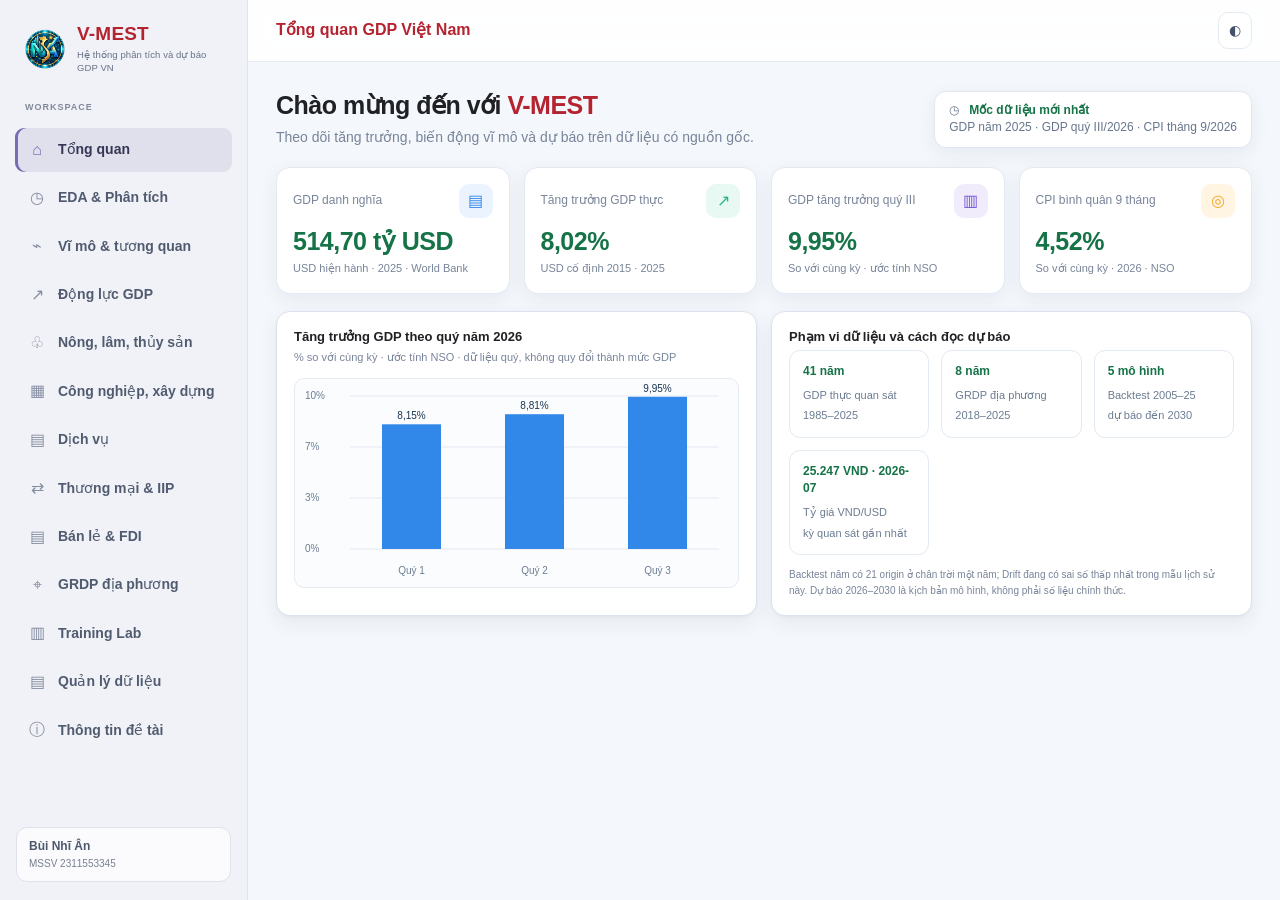
==== commit 1ee6d9b5: "Keep the legacy Render entry page in sync" ====
--- a/index.html
+++ b/index.html
@@ -1,399 +1,447 @@
-<!doctype html>
-<html lang="vi">
-<head>
-<meta charset="utf-8"><meta name="viewport" content="width=device-width,initial-scale=1">
-<title>V-MEST | Phân tích kinh tế Việt Nam</title>
-<link rel="icon" type="image/png" href="assets/v-mest-logo.png">
-<style>
-:root{--bg:#f4f7fb;--surface:#fff;--text:#18324f;--muted:#6b7c91;--line:#e3eaf2;--blue:#3288e8;--green:#25b886;--orange:#f4a62a;--red:#e45a65;--purple:#7856d8;--shadow:0 5px 18px rgba(38,73,112,.07)}
-*{box-sizing:border-box}body{margin:0;background:var(--bg);color:var(--text);font:14px/1.45 Inter,"Segoe UI",Arial,sans-serif}button,select{font:inherit;color:inherit}.app{display:grid;grid-template-columns:228px minmax(0,1fr);min-height:100vh}.sidebar{background:var(--surface);border-right:1px solid var(--line);padding:20px 14px;position:sticky;top:0;height:100vh}.brand{display:flex;align-items:center;gap:10px;padding:2px 10px 23px;font-size:19px;font-weight:800;letter-spacing:.2px}.brand-mark{width:30px;height:30px;border-radius:9px;background:linear-gradient(135deg,#3288e8,#67b4fb);display:grid;place-items:center;color:white;font-weight:900}.nav-label{font-size:10px;letter-spacing:1.1px;color:#9aa9ba;font-weight:700;padding:12px 11px 6px}.nav .nav-link{display:flex;align-items:center;gap:11px;width:100%;padding:10px 11px;margin:3px 0;border:0;border-radius:10px;background:transparent;text-align:left;color:#51647b;font-weight:600;cursor:pointer}.nav .nav-link:hover,.nav .nav-link.active{background:#eaf3fe;color:#1d66b3}.nav-icon{width:20px;text-align:center;font-size:16px}.side-bottom{position:absolute;bottom:18px;left:24px;color:#91a0b0;font-size:11px;line-height:1.7}.main{min-width:0}.topbar{height:68px;display:flex;align-items:center;justify-content:space-between;padding:0 28px;background:rgba(255,255,255,.88);border-bottom:1px solid var(--line);position:sticky;top:0;z-index:3;backdrop-filter:blur(12px)}.top-title{font-weight:700;font-size:15px}.top-sub{color:var(--muted);font-size:12px}.top-actions{display:flex;align-items:center;gap:10px}.pill{border:1px solid var(--line);background:#fff;border-radius:999px;padding:7px 11px;font-size:11px;color:#5c6e82}.theme-btn{border:1px solid var(--line);background:#fff;border-radius:10px;padding:7px 10px;cursor:pointer}.content{padding:25px 28px 50px;max-width:1600px;margin:auto}.welcome{display:flex;justify-content:space-between;align-items:end;gap:20px;margin-bottom:19px}.welcome h1{font-size:25px;letter-spacing:-.5px;margin:0 0 4px}.welcome p{margin:0;color:var(--muted)}.welcome-note{background:var(--surface);border:1px solid var(--line);border-radius:12px;padding:10px 14px;color:#52657b;font-size:12px;min-width:260px;box-shadow:var(--shadow)}.welcome-note b{color:var(--text)}.kpis{display:grid;grid-template-columns:repeat(4,minmax(0,1fr));gap:14px;margin-bottom:17px}.kpi{background:var(--surface);border:1px solid var(--line);border-radius:14px;padding:16px;box-shadow:var(--shadow);min-height:114px}.kpi-head{display:flex;align-items:center;justify-content:space-between;color:var(--muted);font-size:12px}.kpi-icon{width:34px;height:34px;border-radius:10px;display:grid;place-items:center;font-size:16px;color:var(--blue);background:#eaf3fe}.kpi:nth-child(2) .kpi-icon{color:var(--green);background:#e8f8f2}.kpi:nth-child(3) .kpi-icon{color:var(--purple);background:#f0ecfc}.kpi:nth-child(4) .kpi-icon{color:var(--orange);background:#fff5e2}.kpi-value{font-size:25px;font-weight:800;letter-spacing:-.5px;margin-top:5px}.kpi-foot{font-size:11px;color:var(--muted);margin-top:2px}.section{scroll-margin-top:84px;margin-top:17px}.page{display:none}.page.active{display:block}.page-footer{display:none}.page-footer.active{display:block}.section-head{display:flex;align-items:center;justify-content:space-between;gap:12px;margin:0 2px 11px}.section-head h2{margin:0;font-size:16px}.section-head .sub{color:var(--muted);font-size:11px}.grid-main{display:grid;grid-template-columns:minmax(0,1.45fr) minmax(300px,.85fr);gap:14px}.grid-equal{display:grid;grid-template-columns:repeat(2,minmax(0,1fr));gap:14px}.panel{background:var(--surface);border:1px solid var(--line);border-radius:14px;padding:16px 17px;box-shadow:var(--shadow);min-width:0}.panel-title{font-weight:700;font-size:13px;margin-bottom:3px}.panel-sub{font-size:11px;color:var(--muted);margin-bottom:12px}.chart-wrap{height:245px;position:relative}.chart-wrap.small{height:210px}.chart-wrap canvas{width:100%;height:100%;display:block}.controls{display:flex;gap:8px;align-items:center}.select{border:1px solid var(--line);background:var(--surface);border-radius:8px;padding:7px 9px;font-size:11px}.export-btn{cursor:pointer;color:#1d66b3;font-weight:650}.export-btn:hover{background:#eaf3fe}.interval-cell small{display:block;color:var(--muted);font-size:9px}.mini-grid{display:grid;grid-template-columns:repeat(3,1fr);gap:8px;margin-top:10px}.mini{border-radius:9px;background:#f7f9fc;padding:9px}.mini span{display:block;color:var(--muted);font-size:10px}.mini b{font-size:14px}.legend{display:flex;gap:13px;flex-wrap:wrap;font-size:10px;color:var(--muted);margin:4px 0 0}.dot{display:inline-block;width:8px;height:8px;border-radius:50%;margin-right:5px}.region-list{display:grid;gap:10px}.region-row{display:grid;grid-template-columns:minmax(140px,1fr) 2fr 54px;gap:9px;align-items:center;font-size:11px}.region-name{overflow:hidden;text-overflow:ellipsis;white-space:nowrap}.track{height:8px;border-radius:99px;background:#edf1f6;overflow:hidden}.fill{height:100%;border-radius:99px;background:var(--blue)}.region-row:nth-child(2n) .fill{background:#53a0ef}.region-value{text-align:right;font-variant-numeric:tabular-nums;font-weight:700}.table-wrap{overflow:auto}.table{width:100%;border-collapse:collapse;font-size:11px}.table th,.table td{padding:9px 8px;border-bottom:1px solid var(--line);text-align:right;white-space:nowrap}.table th:first-child,.table td:first-child{text-align:left}.table th{color:var(--muted);font-weight:600}.table a{color:#1d66b3}.table tr[style*="background"]{color:var(--text)}#data-catalog .table td{min-width:130px;text-align:left;white-space:normal;vertical-align:top}#data-catalog .table td:nth-child(2){min-width:210px}#data-catalog .table td:nth-child(6){min-width:230px}#data-catalog .table td:nth-child(7){min-width:240px}.rank{display:inline-grid;place-items:center;width:22px;height:22px;background:#eaf3fe;color:#1d66b3;border-radius:7px;font-weight:700;margin-right:7px}.model-layout{display:grid;grid-template-columns:minmax(0,1.2fr) minmax(180px,.8fr);gap:12px;align-items:center}.model-callout{background:#eef8f3;border-radius:11px;padding:13px;color:#27674f;font-size:12px}.model-callout strong{display:block;font-size:14px;margin-bottom:4px}.status-row{display:grid;grid-template-columns:1fr auto auto;gap:10px;align-items:center;padding:9px 0;border-bottom:1px solid var(--line);font-size:11px}.status-tag{border-radius:999px;padding:4px 8px;font-size:10px;font-weight:700;background:#e8f8f2;color:#14865f}.status-tag.warn{background:#fff5e2;color:#a36b05}.footnote{margin-top:12px;color:var(--muted);font-size:10px;line-height:1.6}.data-footer{display:grid;grid-template-columns:repeat(3,1fr);gap:12px}.data-box{padding:12px 13px;background:var(--surface);border:1px solid var(--line);border-radius:11px}.data-box b{display:block;font-size:12px;margin-bottom:4px}.data-box span{font-size:11px;color:var(--muted)}.badge{display:inline-flex;align-items:center;background:#fff5e2;color:#946300;border-radius:999px;padding:4px 8px;font-size:10px;font-weight:700}.tooltip{position:fixed;pointer-events:none;opacity:0;background:#18324f;color:#fff;border-radius:7px;padding:6px 8px;font-size:11px;z-index:10;transform:translate(-50%,-120%);white-space:nowrap}.dark{--bg:#111b29;--surface:#1b2838;--text:#e5edf5;--muted:#9aabc0;--line:#2c3b4d;--shadow:0 5px 18px rgba(0,0,0,.14)}.dark .topbar{background:rgba(27,40,56,.9)}.dark .pill,.dark .theme-btn{background:var(--surface);color:var(--text)}.dark .welcome-note,.dark .select{background:var(--surface);color:var(--text)}.dark .export-btn{color:#8fc5ff}.dark .mini{background:#233449}.dark .track{background:#334257}.dark .badge{background:#423722;color:#ffd477}.dark .model-callout{background:#203d36;color:#a9e8ce}
-.nav{max-height:calc(100vh - 150px);overflow:auto}
-.section-head{flex-wrap:wrap;align-items:flex-start}.section-head>div:first-child{min-width:0;flex:1 1 250px}.section-head h2,.panel-title{word-break:normal;overflow-wrap:break-word;hyphens:none}.section-head .controls{flex-wrap:wrap;min-width:0;max-width:100%}.section-head>.select,.section-head>button{flex:0 1 auto;max-width:100%;white-space:normal}.panel-sub{max-width:100%;overflow-wrap:normal}.chart-wrap{min-width:0;overflow:hidden}.chart-empty{height:100%;display:grid;place-items:center;padding:16px;text-align:center;color:var(--muted);background:linear-gradient(180deg,rgba(244,247,251,.35),rgba(244,247,251,.8));border:1px dashed var(--line);border-radius:10px;font-size:12px}.chart-wrap canvas[hidden],.chart-empty[hidden]{display:none!important}.dark .chart-empty{background:linear-gradient(180deg,rgba(17,27,41,.15),rgba(17,27,41,.55))}
-@media(max-width:1120px){.app{grid-template-columns:190px minmax(0,1fr)}.content{padding:20px}.kpis{grid-template-columns:repeat(2,minmax(0,1fr))}.grid-main{grid-template-columns:1fr}.welcome-note{min-width:210px}}
-@media(max-width:900px){.grid-equal{grid-template-columns:1fr}}
-@media(max-width:740px){.app{display:block}.sidebar{position:static;height:auto;padding:10px 14px;border-right:0;border-bottom:1px solid var(--line)}.brand{padding:2px 7px 9px}.nav-label,.side-bottom{display:none}.nav{display:flex;overflow:auto;gap:4px}.nav .nav-link{white-space:nowrap;width:auto;padding:8px}.topbar{height:58px;padding:0 15px}.top-actions .pill:first-child{display:none}.content{padding:17px 14px 35px}.welcome{align-items:start;flex-direction:column}.welcome-note{width:100%}.kpis{gap:9px}.kpi{padding:12px;min-height:105px}.kpi-value{font-size:21px}.grid-equal{grid-template-columns:1fr}.model-layout{grid-template-columns:1fr}.data-footer{grid-template-columns:1fr}.region-row{grid-template-columns:minmax(115px,1fr) 1.5fr 45px}}
-
-/* Brand and sidebar refinement */
-.app{grid-template-columns:248px minmax(0,1fr)}
-.sidebar{display:flex;flex-direction:column;overflow:hidden;background:#f1f2f7;border-right:1px solid #e0e2eb;padding:22px 14px 18px}
-.brand{display:flex;align-items:center;gap:11px;padding:2px 10px 14px;color:#273148;font-size:19px;font-weight:800;letter-spacing:.2px}
-.brand-copy{display:flex;flex-direction:column;align-items:flex-start;gap:3px;min-width:0}
-.brand-name{display:block;color:#263149;font-size:19px;line-height:1.1;font-weight:800;letter-spacing:.2px}
-.brand-subtitle{display:block;max-width:170px;color:#687287;font-size:9.5px;line-height:1.4;font-weight:500;letter-spacing:.01em}
-.nav-label{padding:13px 11px 9px;color:#82899b;font-size:9px;letter-spacing:1px;font-weight:700}
-.nav{flex:1;min-height:0;max-height:calc(100vh - 190px);overflow:auto;padding:0 1px 8px;scrollbar-width:thin;scrollbar-color:#c7cad8 transparent}
-.nav .nav-link{display:flex;align-items:center;gap:11px;width:100%;padding:11px 12px;margin:4px 0;border:0;border-radius:9px;background:transparent;text-align:left;color:#505b70;font-weight:550;line-height:1.4;cursor:pointer;transition:background .16s ease,color .16s ease}
-.nav .nav-link:hover{background:rgba(106,99,173,.08);color:#30364d}
-.nav .nav-link.active{background:rgba(106,99,173,.13);box-shadow:inset 3px 0 0 #756db5;color:#343653}
-.nav-icon{width:20px;flex:0 0 20px;text-align:center;font-size:16px;color:#858da1}
-.nav-link.active .nav-icon{color:#6f67ae}
-.side-bottom{position:relative;left:auto;bottom:auto;margin:8px 2px 0;padding:10px 12px;border:1px solid #e0e2eb;border-radius:11px;background:rgba(255,255,255,.72);color:#4d586d;font-size:11px;line-height:1.65}
-.dark .sidebar{background:#211f32;border-right-color:#3a374e}
-.dark .brand,.dark .brand-name{color:#efedf9}
-.dark .brand-subtitle{color:#b7b4cb}
-.dark .nav-label{color:#aaa7bf}
-.dark .nav .nav-link{color:#d0cede}
-.dark .nav .nav-link:hover{background:rgba(172,163,235,.12);color:#f1efff}
-.dark .nav .nav-link.active{background:rgba(172,163,235,.18);box-shadow:inset 3px 0 0 #b2a8f0;color:#f5f3ff}
-.dark .nav-icon{color:#aaa7c1}
-.dark .nav-link.active .nav-icon{color:#d0c9ff}
-.dark .side-bottom{background:rgba(255,255,255,.04);border-color:#3a374e;color:#ddd9eb}
-@media(max-width:1120px){.app{grid-template-columns:218px minmax(0,1fr)}}
-@media(max-width:740px){.app{display:block}.sidebar{position:static;height:auto;min-height:0;overflow:visible;padding:10px 14px;border-right:0;border-bottom:1px solid #e0e2eb}.dark .sidebar{border-bottom-color:#3a374e}.brand{padding:2px 7px 10px}.nav-label{display:none}.nav{display:flex;flex:0 0 auto;max-height:none;overflow:auto;gap:5px;padding:0 0 5px}.nav .nav-link{white-space:nowrap;width:auto;flex:0 0 auto;padding:9px 10px;margin:0}.side-bottom{display:none}}
-/* Typography hierarchy and chart emphasis */
-body{color:#43516a}
-.top-title,.welcome h1,.section-head h2,.panel-title{color:#243b5c}
-.welcome p,.section-head .sub,.panel-sub,.kpi-head,.kpi-foot,.footnote,.table th{color:#788499}
-.kpi-value{color:#1c4774}
-.welcome-note{color:#67768d;border-color:#e2e7ef}
-.welcome-note b{color:#243b5c}
-.panel{border-color:#dce3ee;box-shadow:0 7px 20px rgba(38,57,85,.07),0 1px 3px rgba(38,57,85,.04);transition:border-color .18s ease,box-shadow .18s ease}
-.panel:hover{border-color:#d3ddea;box-shadow:0 9px 24px rgba(38,57,85,.09),0 2px 5px rgba(38,57,85,.045)}
-.chart-wrap{border:1px solid #e6eaf1;border-radius:10px;background:#fbfcfe;padding:5px 7px 4px}
-.chart-empty{border-color:transparent;background:transparent}
-.dark body{color:var(--text)}
-.dark .top-title,.dark .welcome h1,.dark .section-head h2,.dark .panel-title,.dark .welcome-note b{color:var(--text)}
-.dark .welcome p,.dark .section-head .sub,.dark .panel-sub,.dark .kpi-head,.dark .kpi-foot,.dark .footnote,.dark .table th{color:var(--muted)}
-.dark .kpi-value{color:#c6ddfa}
-.dark .welcome-note{color:var(--muted);border-color:var(--line)}
-.dark .panel{border-color:#354357;box-shadow:0 7px 20px rgba(0,0,0,.18),0 1px 3px rgba(0,0,0,.12)}
-.dark .panel:hover{border-color:#485a70}
-.dark .chart-wrap{border-color:#344257;background:#1b2838}
-/* Simplified header and student identification */
-.topbar{height:62px}
-.top-title{font-size:16px;line-height:1.3}
-.top-sub,.top-actions .pill{display:none}
-.top-actions{gap:0}
-.side-bottom .student-name{display:block;color:inherit;font-size:12px;font-weight:700;line-height:1.4}
-.side-bottom .student-id{display:block;margin-top:2px;color:#777f92;font-size:10px;line-height:1.4}
-.dark .side-bottom .student-id{color:#b0adc4}
-@media(max-width:740px){.topbar{height:58px}}
-/* Highlight key numbers and bold content */
-.brand-name{color:#b4232f}
-.dark .brand-name{color:#ff7a84}
-.top-title{color:#b4232f}
-.welcome h1,.section-head h2,.panel-title{color:#202124}
-.brand-highlight{color:#b4232f}
-.kpi-value,.region-value,.rank,b,strong,.welcome-note b,.model-callout strong{color:#157347}
-.kpi-value{font-weight:850}
-.dark .top-title,.dark .brand-highlight{color:#ff7a84}
-.dark .welcome h1,.dark .section-head h2,.dark .panel-title{color:#f3f4f6}
-.dark .kpi-value,.dark .region-value,.dark .rank,.dark b,.dark strong,.dark .welcome-note b,.dark .model-callout strong{color:#75d69e}
-</style>
-</head>
-<body>
-<div class="app">
-  <aside class="sidebar">
-    <div class="brand"><img src="[data-uri]